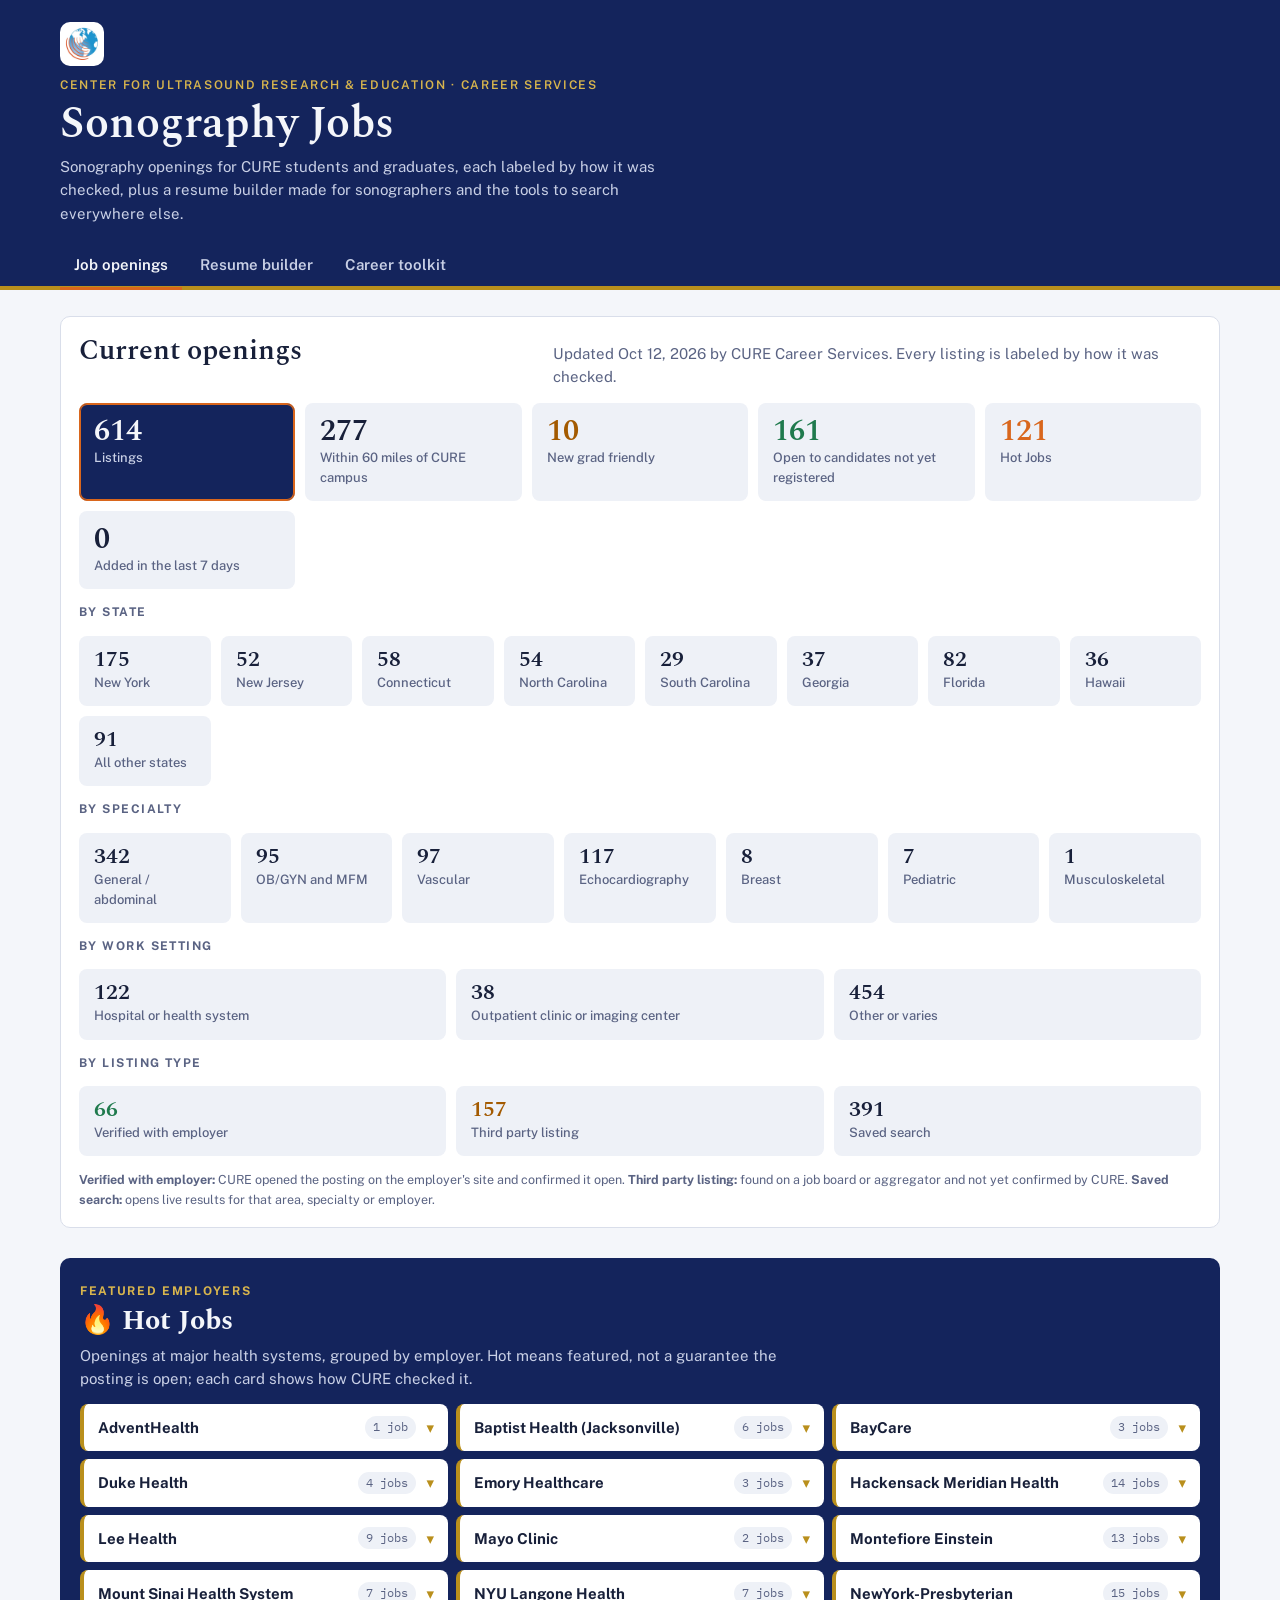
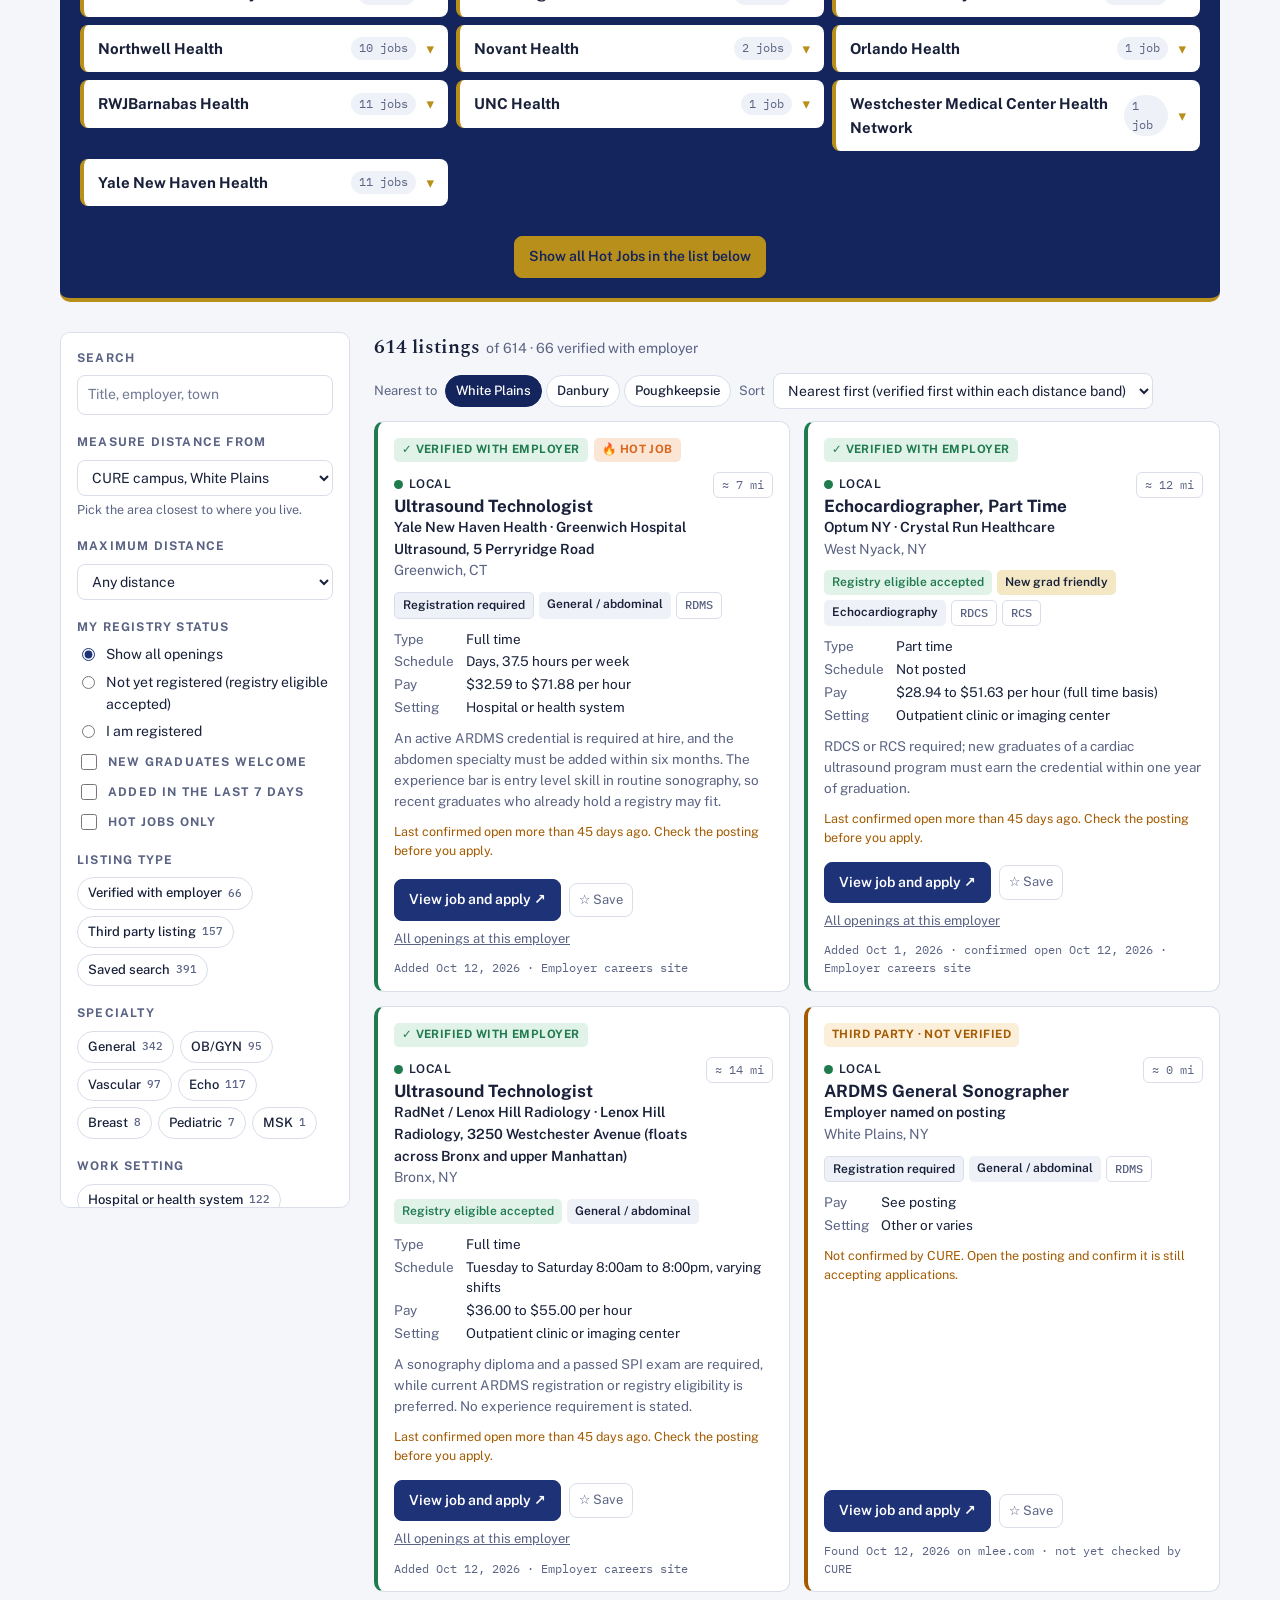
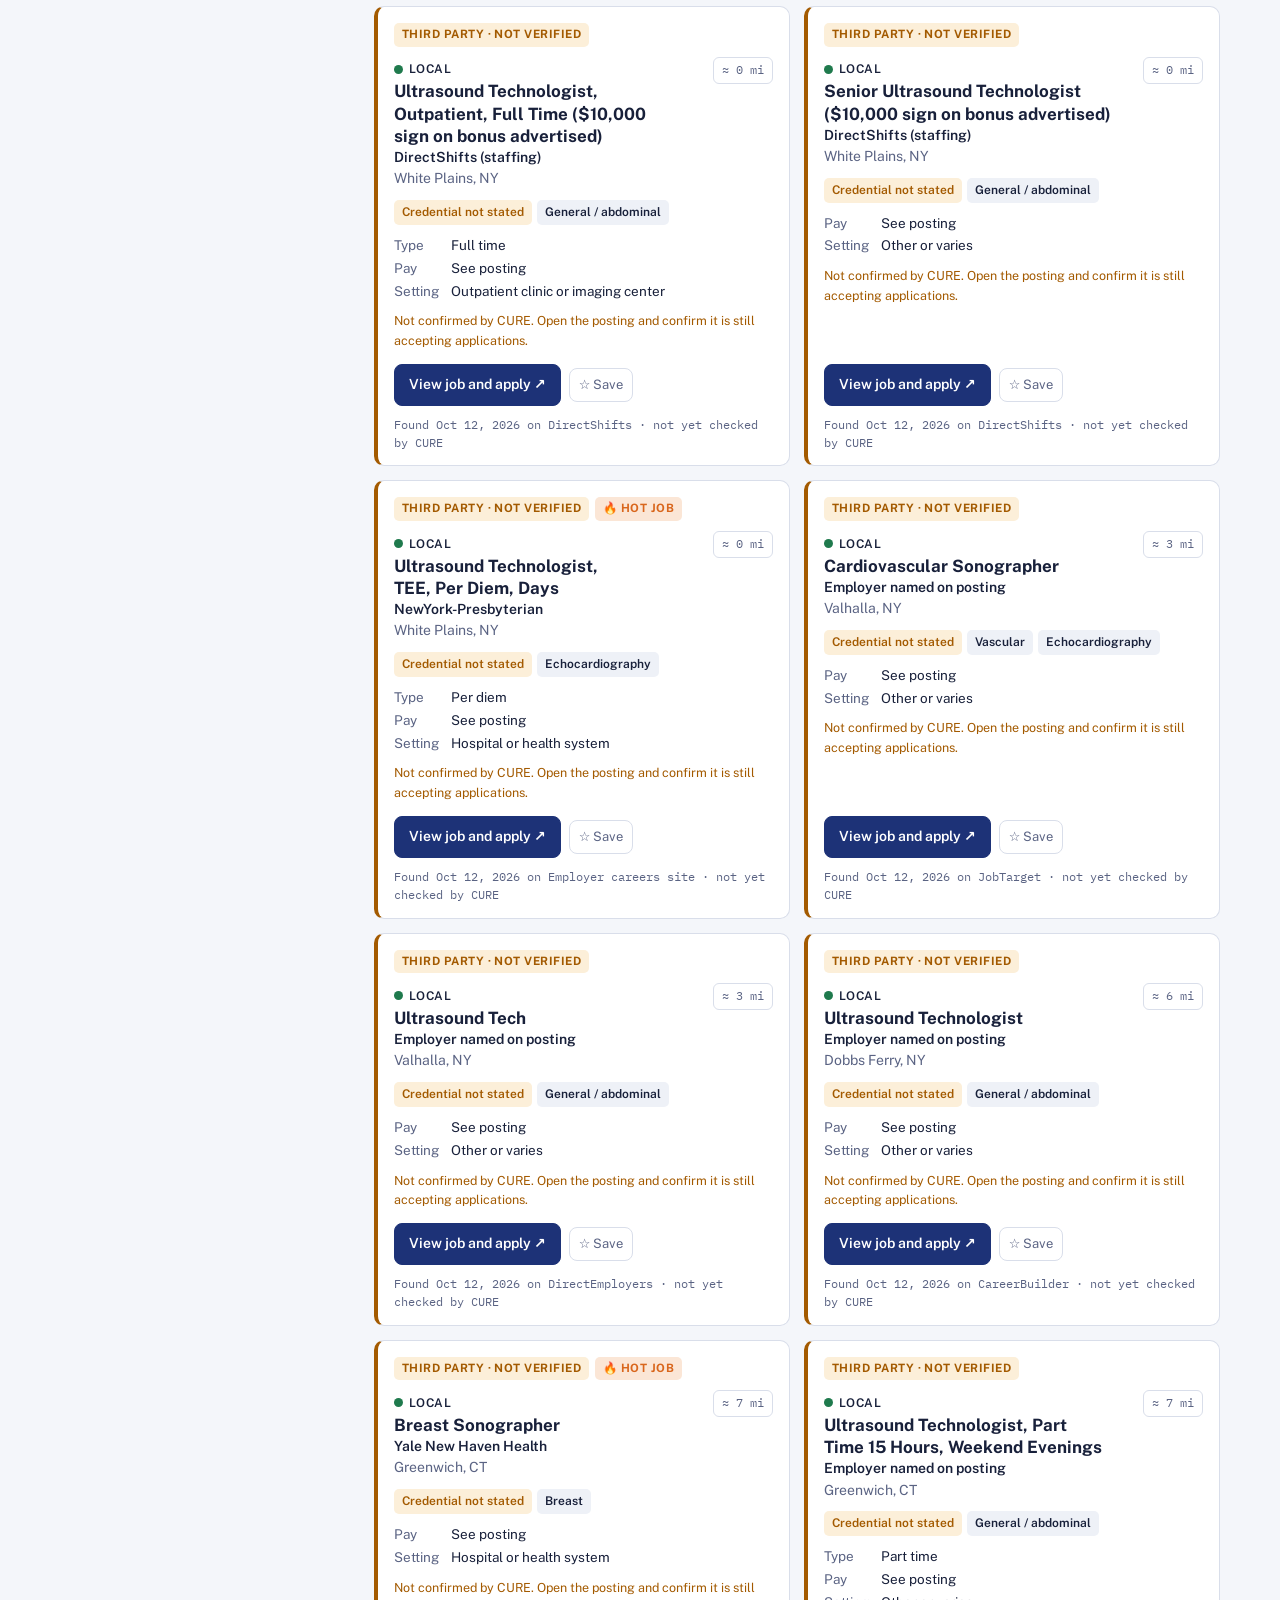
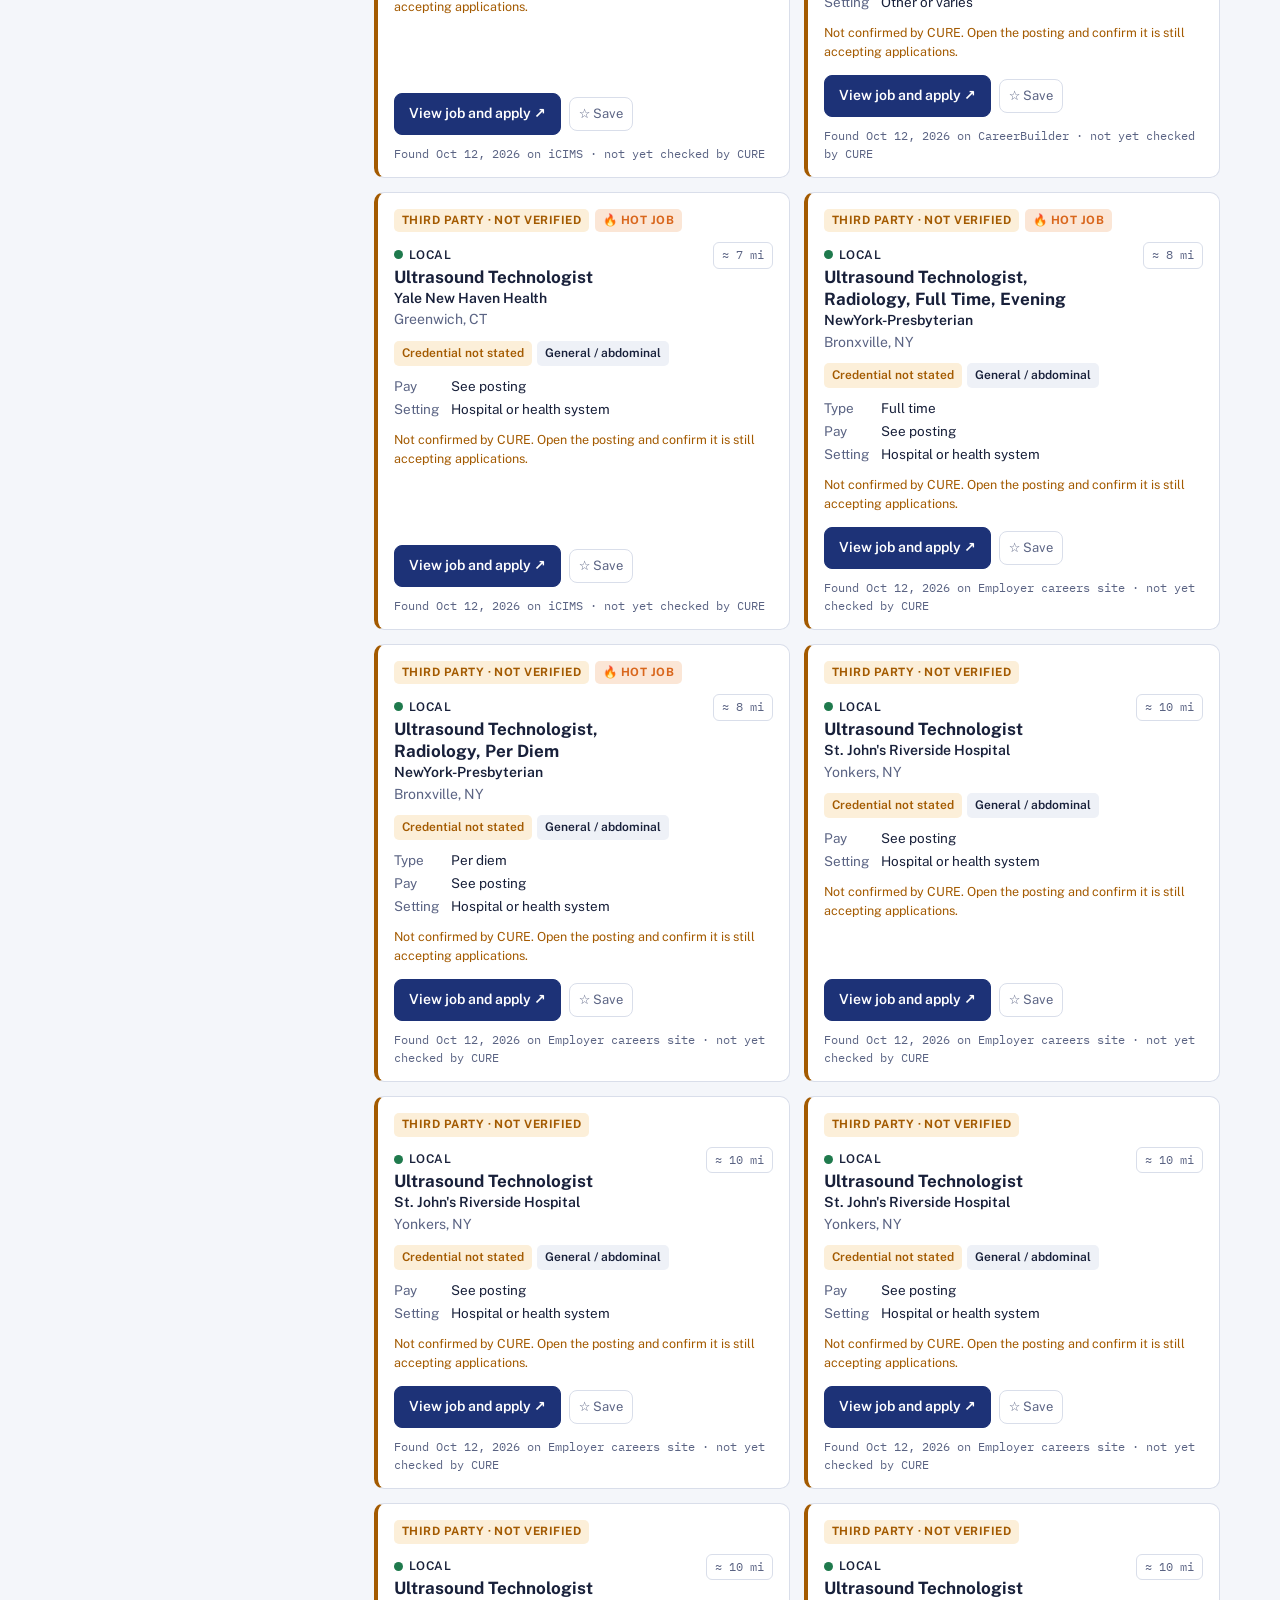
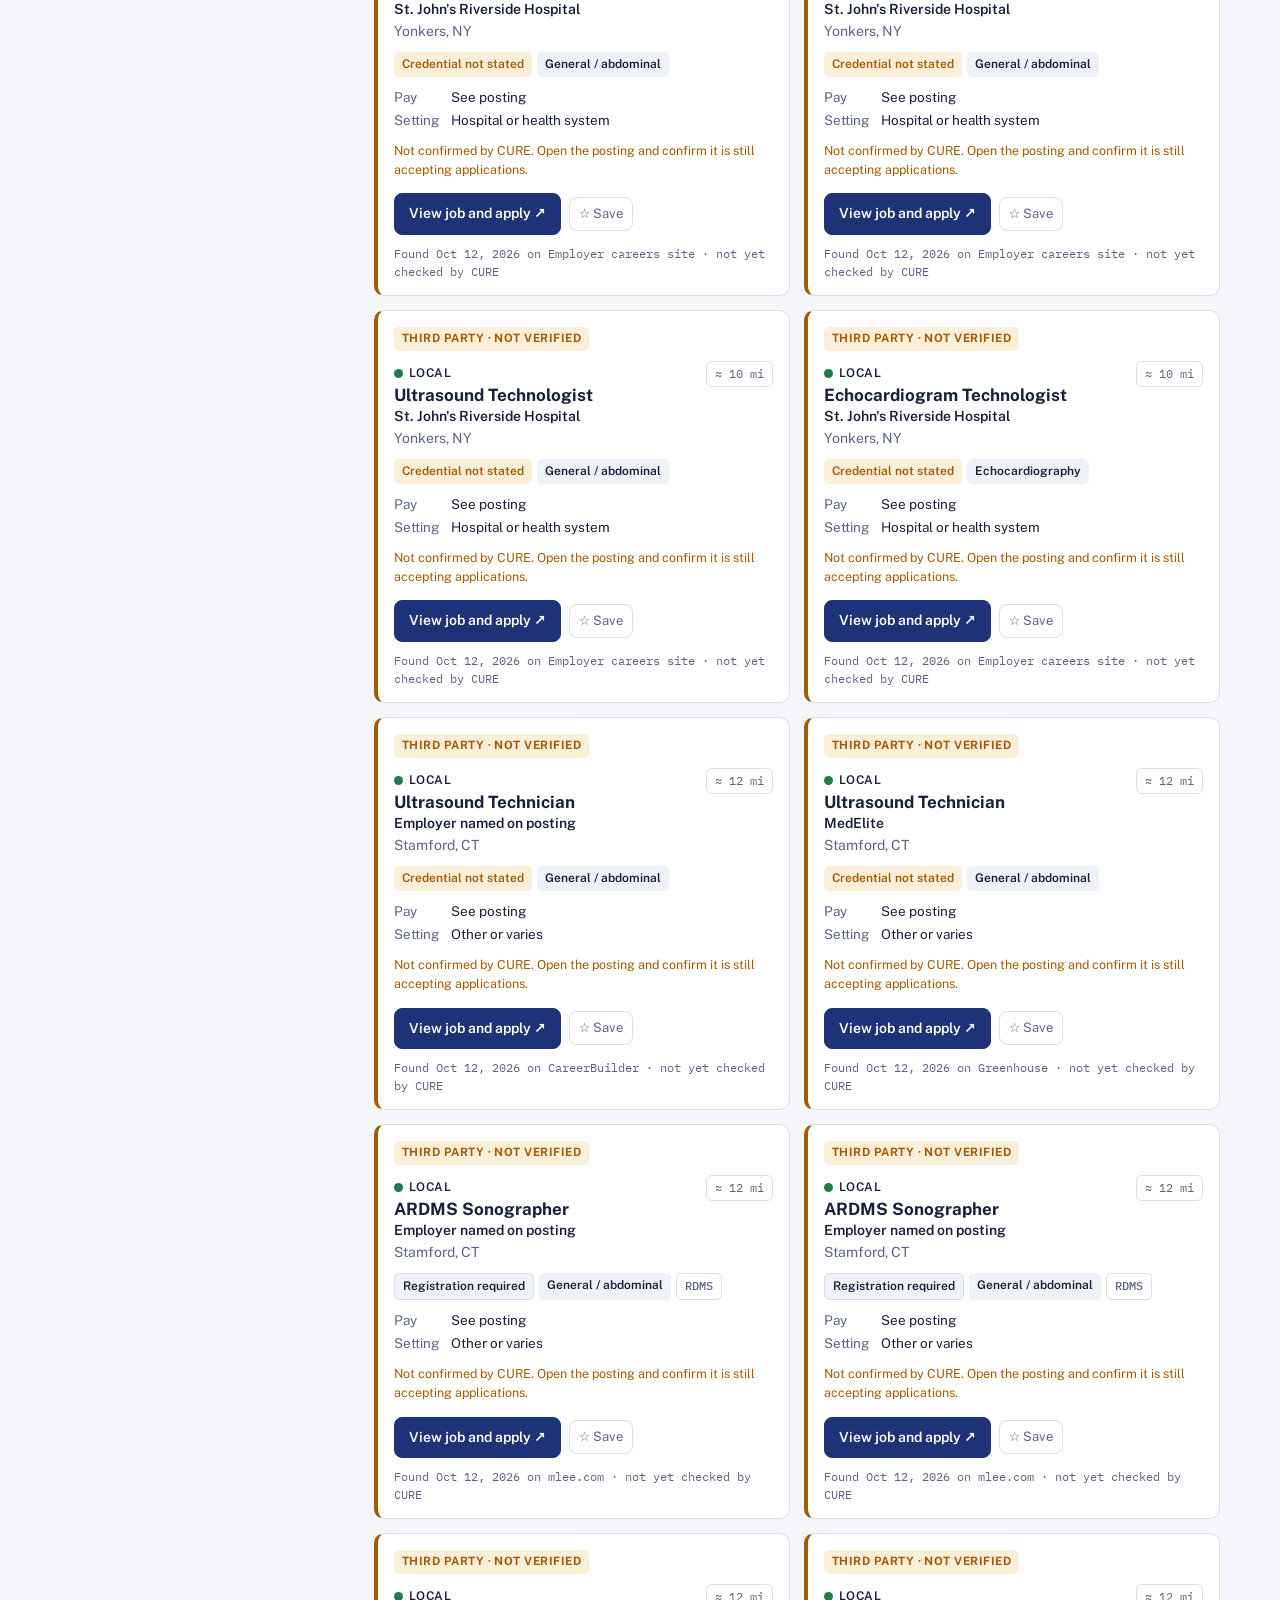
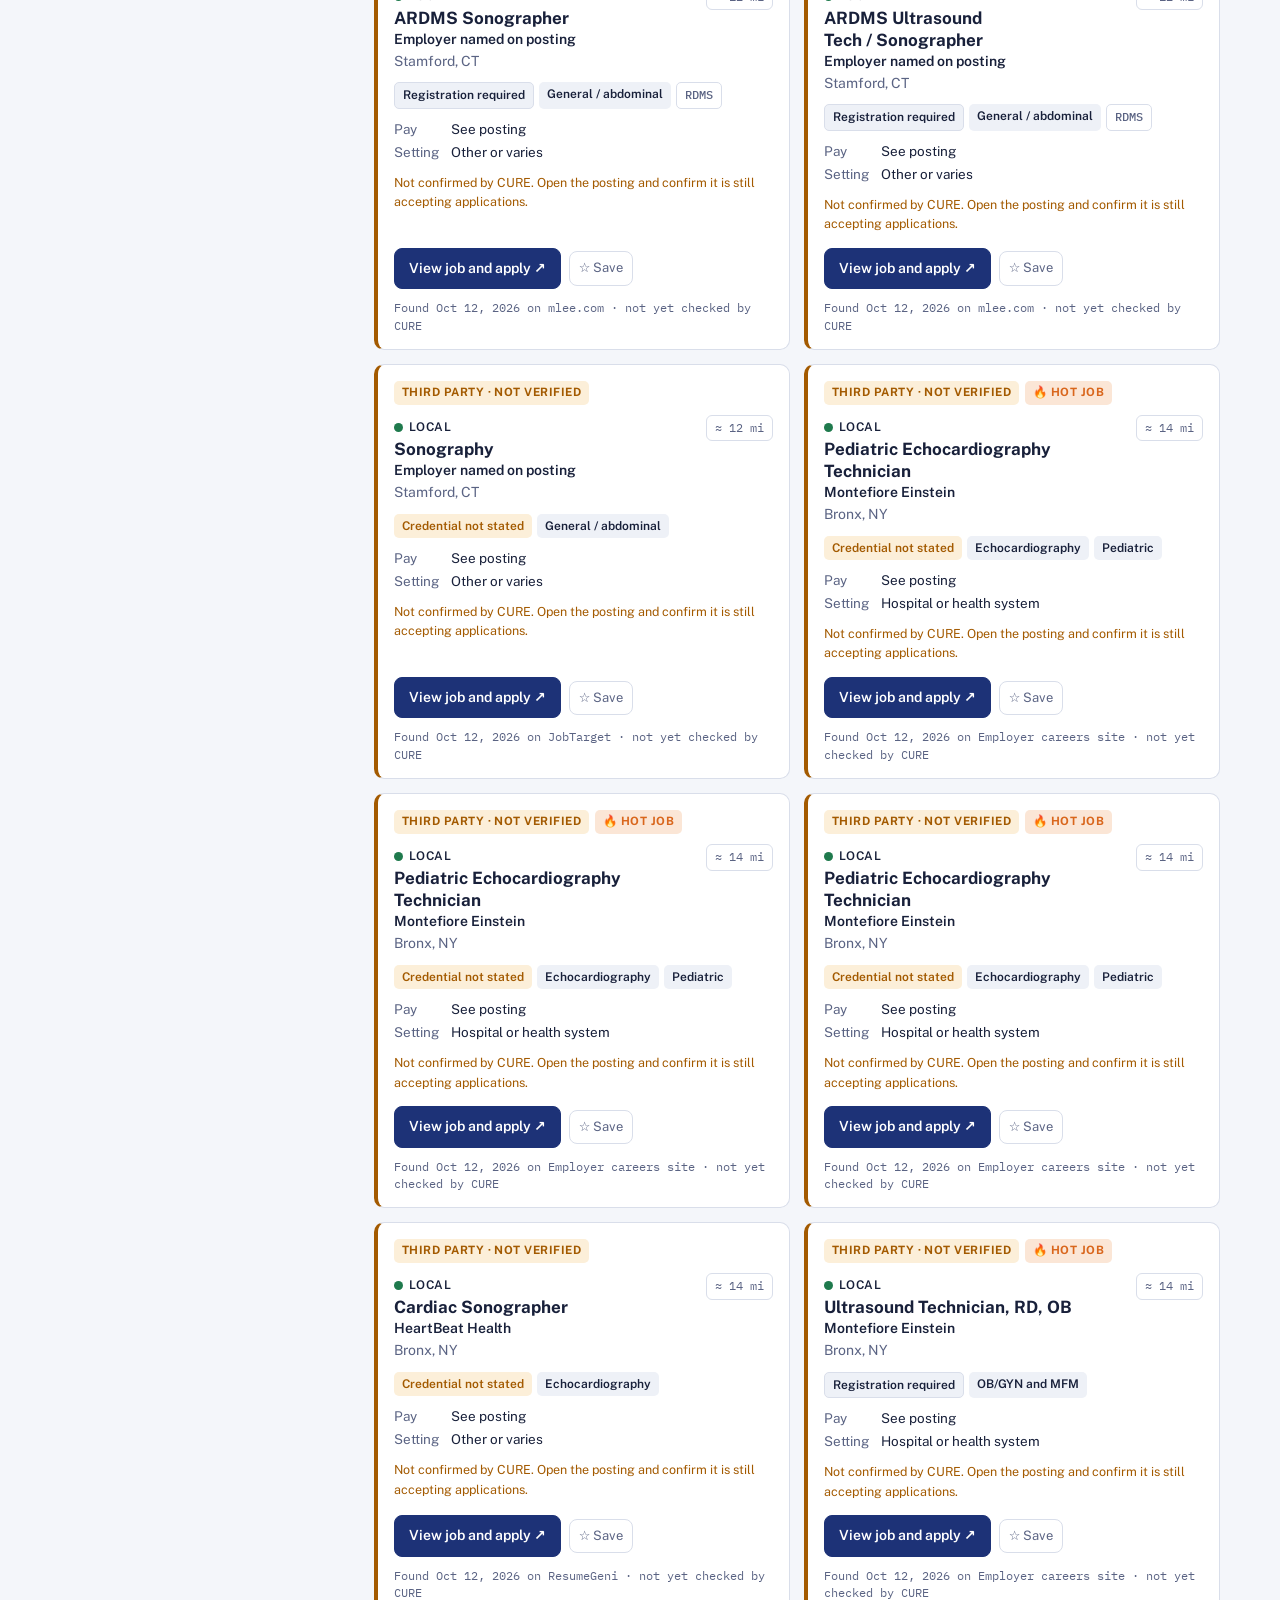
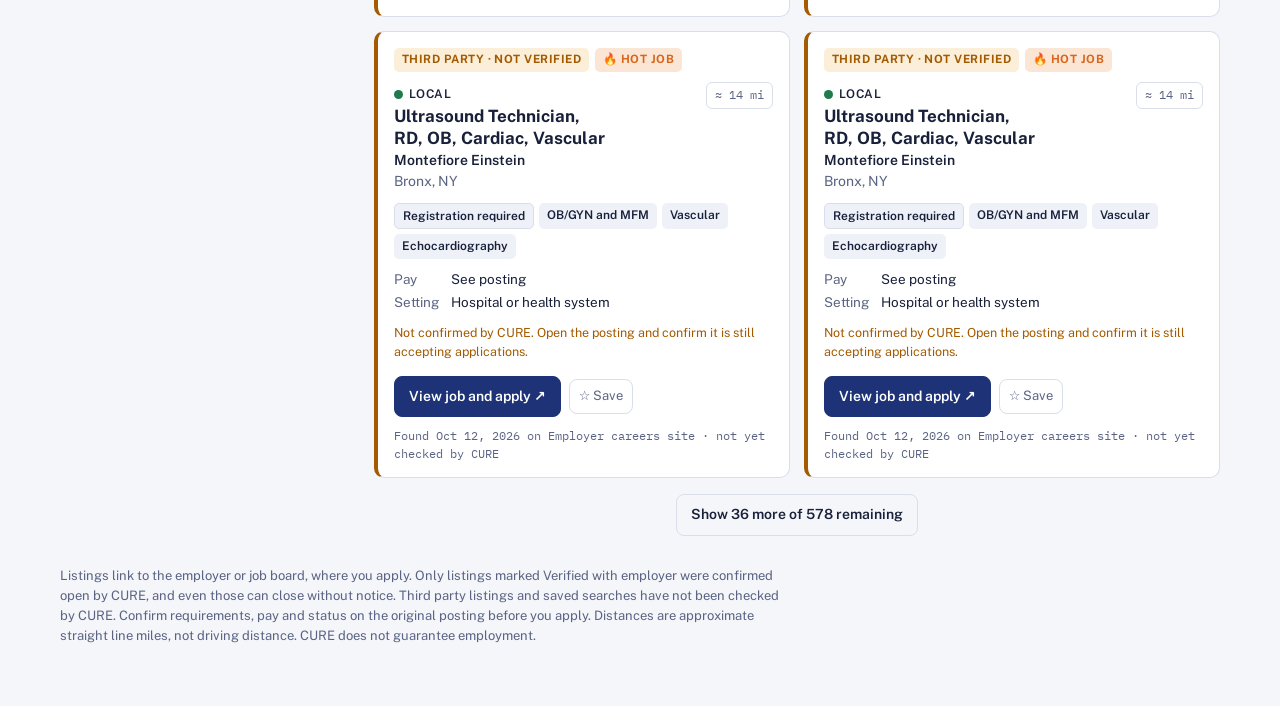
==== jobs/index.html @ 4977952d "Move CURE Jobs app to /jobs/ so it no longer captures the whole site The site root now forwards to /" ====
<!doctype html>
<html lang="en">
<head>
<meta charset="utf-8">
<meta name="viewport" content="width=device-width, initial-scale=1, viewport-fit=cover">
<title>CURE Jobs</title>
<meta name="description" content="Verified sonography job openings, a sonographer resume builder and career tools for CURE students and graduates.">
<meta name="theme-color" content="#14245c">
<link rel="manifest" href="manifest.webmanifest">
<link rel="icon" href="icons/favicon.ico" sizes="any">
<link rel="icon" type="image/png" href="icons/favicon-32.png" sizes="32x32">
<link rel="apple-touch-icon" href="icons/apple-touch-icon.png">
<meta name="apple-mobile-web-app-capable" content="yes">
<meta name="mobile-web-app-capable" content="yes">
<meta name="apple-mobile-web-app-status-bar-style" content="black-translucent">
<meta name="apple-mobile-web-app-title" content="CURE Jobs">
<meta name="application-name" content="CURE Jobs">
<link rel="preconnect" href="https://fonts.googleapis.com">
<link rel="stylesheet" href="https://fonts.googleapis.com/css2?family=Spectral:wght@500;600;700&family=Public+Sans:wght@400;500;600;700&family=IBM+Plex+Mono:wght@400;500&display=swap">
<link rel="stylesheet" href="app.css">
<script src="config.js"></script>
<script src="jszip.min.js" defer></script>
</head>
<body>
<div id="app"></div>
<noscript><p style="padding:20px">CURE Jobs needs JavaScript turned on.</p></noscript>
<script type="application/json" id="cure-data">{"updated":"2026-10-12","contact":{"office":"Career Services","where":"CURE, 333 Westchester Avenue, Suite W101, White Plains, NY","how":"Stop by Career Services or ask your Program Director to connect you with the Career Services Manager."},"jobs":[{"id":"nyu-23047434","title":"Ultrasound Technologist, Part Time Nights","employer":"NYU Langone Health","facility":"NYU Langone, Manhattan","city":"New York","state":"NY","town":"Manhattan, NY","lat":40.7421,"lng":-73.9739,"region":"nyc","mods":["general"],"type":"Part time","shift":"Nights, Sunday and Monday, 12a to 8a","pay":"$60.02 to $67.13 per hour","reg":"required","creds":["RDMS","RVT"],"newgrad":false,"url":"https://jobs.nyulangone.org/job/23047434/ultrasound-technologist-manhattan-part-time-night-shift-new-york-ny/","employerUrl":"https://jobs.nyulangone.org/","notes":"ARDMS registration and a certificate from an approved ultrasound or vascular program are minimum requirements; RDMS and RVT preferred.","source":"Employer careers site","added":"2026-10-01","checked":"2026-10-12","status":"verified","setting":"hospital","hot":true,"hotGroup":"NYU Langone Health"},{"id":"nyu-21912408","title":"Ultrasound Technologist, Registered, 18.75 Hours","employer":"NYU Langone Health","facility":"NYU Langone Hospital Long Island","city":"Mineola","state":"NY","town":"Mineola / Garden City, NY","lat":40.7409,"lng":-73.6423,"region":"li","mods":["general"],"type":"Part time","shift":"Weekends: Saturday 10a to 8p, Sunday 8a to 6p","pay":"$54.63 to $60.80 per hour","reg":"required","creds":["RDMS","RVT"],"newgrad":false,"url":"https://jobs.nyulangone.org/job/21912408/ultrasound-technologist-registered-18-75-hours-per-week-hospital-mineola-ny/","employerUrl":"https://jobs.nyulangone.org/","notes":"Requires a diploma from an accredited two year ultrasound program and registration as a diagnostic sonographer or vascular technologist.","source":"Employer careers site","added":"2026-10-01","checked":"2026-10-12","status":"verified","setting":"hospital","hot":true,"hotGroup":"NYU Langone Health"},{"id":"hmh-77048705424","title":"Ultrasound Technologist, Maternal Fetal Medicine","employer":"Hackensack Meridian Health","facility":"Hackensack University Medical Center","city":"Hackensack","state":"NJ","town":"Hackensack, NJ","lat":40.8838,"lng":-74.0566,"region":"nj","mods":["obgyn"],"type":"Full time","shift":"Day shift","pay":"Not posted","reg":"required","creds":["RDMS"],"newgrad":false,"url":"https://jobs.hackensackmeridianhealth.org/job/hackensack/ultrasound-technologist-mfm-full-time/19511/77048705424","employerUrl":"https://jobs.hackensackmeridianhealth.org/","notes":"RDMS required. Nuchal translucency certification preferred.","source":"Employer careers site","added":"2026-10-01","checked":"2026-10-12","status":"verified","setting":"hospital","hot":true,"hotGroup":"Hackensack Meridian Health"},{"id":"hmh-73248430928","title":"Vascular Technologist","employer":"Hackensack Meridian Health","facility":"Hackensack University Medical Center","city":"Hackensack","state":"NJ","town":"Hackensack, NJ","lat":40.8838,"lng":-74.0566,"region":"nj","mods":["vascular"],"type":"Full time","shift":"Day shift","pay":"Not posted","reg":"required","creds":["RVT"],"newgrad":false,"url":"https://jobs.hackensackmeridianhealth.org/job/hackensack/vascular-technologist-full-time/19511/73248430928","employerUrl":"https://jobs.hackensackmeridianhealth.org/","notes":"RVT required; RVS preferred. Prior hospital experience preferred, not required.","source":"Employer careers site","added":"2026-10-01","checked":"2026-10-12","status":"verified","setting":"hospital","hot":true,"hotGroup":"Hackensack Meridian Health"},{"id":"hmh-95638945072","title":"Vascular Technologist, Per Diem","employer":"Hackensack Meridian Health","facility":"JFK University Medical Center","city":"Edison","state":"NJ","town":"Edison / Iselin, NJ","lat":40.539,"lng":-74.3685,"region":"nj","mods":["vascular"],"type":"Per diem","shift":"Evening shift","pay":"From $37.69 per hour","reg":"required","creds":["RVT","RVS"],"newgrad":true,"url":"https://jobs.hackensackmeridianhealth.org/job/edison/vascular-technologist-per-diem/19511/95638945072","employerUrl":"https://jobs.hackensackmeridianhealth.org/","notes":"RVT or RVS required. Accepts one to two years of experience or a new graduate of an accredited program.","source":"Employer careers site","added":"2026-10-01","checked":"2026-10-12","status":"verified","setting":"hospital","hot":true,"hotGroup":"Hackensack Meridian Health"},{"id":"hmh-95104762944","title":"Ultrasound Technologist, Health and Wellness Center","employer":"Hackensack Meridian Health","facility":"Carrier Clinic","city":"Iselin","state":"NJ","town":"Edison / Iselin, NJ","lat":40.5754,"lng":-74.3224,"region":"nj","mods":["general","vascular"],"type":"Per diem","shift":"Weekends, Saturdays 8a to 5p preferred","pay":"From $44.30 per hour","reg":"required","creds":["RDMS","RVT","RT(S)","RVS"],"newgrad":false,"url":"https://jobs.hackensackmeridianhealth.org/job/iselin/ultrasound-technologist-health-and-wellness-center/19511/95104762944","employerUrl":"https://jobs.hackensackmeridianhealth.org/","notes":"One of RVT, RDMS, RT(S) or RVS required. One year of clinical ultrasound experience preferred.","source":"Employer careers site","added":"2026-10-01","checked":"2026-10-05","status":"verified","setting":"outpatient","hot":true,"hotGroup":"Hackensack Meridian Health"},{"id":"hmh-98047631472","title":"Ultrasound Technologist, Per Diem","employer":"Hackensack Meridian Health","facility":"HMH Physician Services","city":"Asbury Park","state":"NJ","town":"Asbury Park / Neptune, NJ","lat":40.2204,"lng":-74.0121,"region":"nj","mods":["general"],"type":"Per diem","shift":"Day shift","pay":"From $44.30 per hour","reg":"required","creds":["RDMS"],"newgrad":false,"url":"https://jobs.hackensackmeridianhealth.org/job/asbury-park/ultrasound-technologist/19511/98047631472","employerUrl":"https://jobs.hackensackmeridianhealth.org/","notes":"RDMS and BLS required. One year of ultrasound experience preferred.","source":"Employer careers site","added":"2026-10-01","checked":"2026-10-12","status":"verified","setting":"outpatient","hot":true,"hotGroup":"Hackensack Meridian Health"},{"id":"optum-92872100080","title":"Ultrasound Technologist II, Part Time OB/GYN","employer":"Optum NY","facility":"Optum NY, Syosset","city":"Syosset","state":"NY","town":"Syosset / Hicksville, NY","lat":40.8262,"lng":-73.5021,"region":"li","mods":["obgyn"],"type":"Part time","shift":"Not posted","pay":"$28.94 to $51.63 per hour (full time basis), sign on bonus advertised","reg":"eligible","creds":["RDMS"],"newgrad":true,"url":"https://careers.unitedhealthgroup.com/job/syosset/optum-ny-pt-obgyn-ultrasound-technologist/34088/92872100080","employerUrl":"https://careers.unitedhealthgroup.com/","notes":"ARDMS certification or the ability to obtain it. Completion of an accredited ultrasonography course required.","source":"Employer careers site","added":"2026-10-01","checked":"2026-10-12","status":"verified","setting":"outpatient"},{"id":"northwell-23485793","title":"Ultrasound Technologist","employer":"Northwell Health","facility":"Northwell Physician Partners, Lenox Hill","city":"New York","state":"NY","town":"Manhattan, NY","lat":40.7739,"lng":-73.9605,"region":"nyc","mods":["general","obgyn"],"type":"Full time","shift":"Days, 8:30a to 5p","pay":"$85,090 to $147,220 per year","reg":"required","creds":["RDMS","RDCS","RCS","RVT","RVS","RT(S)"],"newgrad":false,"url":"https://jobs.northwell.edu/job-3/23485793/ultrasound-technologist-new-york-ny/","employerUrl":"https://jobs.northwell.edu/","notes":"One registry credential required, plus one to three years of experience. Maternal fetal medicine experience preferred.","source":"Employer careers site","added":"2026-10-01","checked":"2026-10-12","status":"verified","setting":"outpatient","hot":true,"hotGroup":"Northwell Health"},{"id":"northwell-23281902","title":"Ultrasound Technologist, Per Diem","employer":"Northwell Health","facility":"North Fork Radiology","city":"Riverhead","state":"NY","town":"Riverhead, NY","lat":40.917,"lng":-72.662,"region":"li","mods":["general"],"type":"Per diem","shift":"Weekdays and weekends, 8a to 4:30p","pay":"$67.39 per hour","reg":"required","creds":["RDMS","RDCS","RCS","RVT","RVS","RT(S)","RT(VS)"],"newgrad":false,"url":"https://jobs.northwell.edu/job-3/23281902/ultrasound-technologist-riverhead-ny/","employerUrl":"https://jobs.northwell.edu/","notes":"One registry credential and one to three years of experience required.","source":"Employer careers site","added":"2026-10-01","checked":"2026-10-12","status":"verified","setting":"outpatient","hot":true,"hotGroup":"Northwell Health"},{"id":"optum-96162114320","title":"Ultrasound Technologist II","employer":"Optum NY","facility":"Optum NY/NJ, Poughkeepsie","city":"Poughkeepsie","state":"NY","town":"Poughkeepsie, NY","lat":41.7004,"lng":-73.921,"region":"whv","mods":["general"],"type":"Full time","shift":"Not posted","pay":"$41.50 to $62.25 per hour, sign on bonus advertised","reg":"eligible","creds":["RDMS"],"newgrad":false,"url":"https://careers.unitedhealthgroup.com/job/poughkeepsie/ultrasound-technologist/34088/96162114320","employerUrl":"https://careers.unitedhealthgroup.com/","notes":"ARDMS certification or the ability to obtain it.","source":"Employer careers site","posted":"2026-08-27","added":"2026-10-01","checked":"2026-10-12","status":"verified","setting":"outpatient"},{"id":"optum-96887683248","title":"Echo Technologist","employer":"Optum NY","facility":"Putnam Hospital Center and Katonah Cardiology","city":"Katonah","state":"NY","town":"Katonah, NY","lat":41.259,"lng":-73.6851,"region":"whv","mods":["echo"],"type":"Full time","shift":"Monday at Putnam Hospital; Tuesday to Friday at Katonah Cardiology","pay":"$29 to $52 per hour, sign on bonus advertised","reg":"required","creds":["RDCS","RCS"],"newgrad":false,"url":"https://careers.unitedhealthgroup.com/job/katonah/echo-technologist/34088/96887683248","employerUrl":"https://careers.unitedhealthgroup.com/","notes":"ARDMS or CCI cardiac registration required.","source":"Employer careers site","posted":"2026-06-24","added":"2026-10-01","checked":"2026-10-12","status":"verified","setting":"hospital"},{"id":"optum-93760954992","title":"Echocardiographer, Part Time","employer":"Optum NY","facility":"Crystal Run Healthcare","city":"West Nyack","state":"NY","town":"West Nyack / Nyack, NY","lat":41.0965,"lng":-73.9732,"region":"whv","mods":["echo"],"type":"Part time","shift":"Not posted","pay":"$28.94 to $51.63 per hour (full time basis)","reg":"eligible","creds":["RDCS","RCS"],"newgrad":true,"url":"https://careers.unitedhealthgroup.com/job/west-nyack/echocardiographer-part-time-crystal-run-healthcare/34088/93760954992","employerUrl":"https://careers.unitedhealthgroup.com/","notes":"RDCS or RCS required; new graduates of a cardiac ultrasound program must earn the credential within one year of graduation.","source":"Employer careers site","posted":"2026-04-09","added":"2026-10-01","checked":"2026-10-12","status":"verified","setting":"outpatient"},{"id":"ochsner-89346150480","title":"Sonographer, New Grad","employer":"Ochsner Health","facility":"Ochsner Medical Center","city":"New Orleans","state":"LA","lat":29.9511,"lng":-90.0715,"region":"reloc","mods":["general"],"type":"Full time","shift":"Not posted","pay":"Sign on bonus up to $20,000 advertised","reg":"eligible","creds":["RDMS"],"newgrad":true,"url":"https://careers.ochsner.org/job/new-orleans/sonographer-new-grad-all-locations/47519/89346150480","employerUrl":"https://careers.ochsner.org/","notes":"New graduate role. RDMS must be earned within one year of hire.","source":"Employer careers site","added":"2026-10-01","checked":"2026-10-12","status":"verified","setting":"hospital"},{"id":"atrium-23902829","title":"Ultrasound Tech, PRN","employer":"Atrium Health (Advocate Health)","facility":"Carolinas Medical Center","city":"Charlotte","state":"NC","lat":35.2271,"lng":-80.8431,"region":"south","mods":["general"],"type":"Per diem","shift":"Days, Monday to Saturday","pay":"$42.00 per hour","reg":"required","creds":["RDMS","RT(S)"],"newgrad":false,"url":"https://careers.advocatehealth.org/job/23902829/ultrasound-tech-prn-charlotte-nc/","employerUrl":"https://careers.advocatehealth.org/","notes":"ARDMS or ARRT sonography certification and BLS required.","source":"Employer careers site","added":"2026-10-01","checked":"2026-10-12","status":"verified","setting":"hospital"},{"city":"North Bergen","creds":[],"employer":"Hackensack Meridian Health","employerUrl":"https://jobs.hackensackmeridianhealth.org/","facility":"Palisades Medical Center","lat":40.8043,"lng":-74.0121,"mods":["echo"],"newgrad":false,"notes":"Graduate of an approved cardiovascular program with BLS; a cardiac registry (posting says RCT) or eligibility is preferred, not required. One year of echo experience is asked for.","pay":"$43.82 per hour","reg":"eligible","region":"nj","shift":"Day shift","source":"Employer careers site","state":"NJ","title":"Cardiac Ultrasound Tech, Per Diem","type":"Per diem","url":"https://jobs.hackensackmeridianhealth.org/job/north-bergen/cardiac-ultrasound-tech-per-diem/19511/85746595728","id":"hmh-2025-169641","added":"2026-10-05","checked":"2026-10-12","status":"verified","setting":"hospital","hot":true,"hotGroup":"Hackensack Meridian Health"},{"city":"Manhasset","creds":["RVT","RVS"],"employer":"Northwell Health","employerUrl":"https://jobs.northwell.edu/","facility":"North Shore University Hospital","lat":40.7979,"lng":-73.6996,"mods":["vascular"],"newgrad":false,"notes":"Current RVT or RVS required, with one to three years of vascular experience and a technical school diploma.","pay":"$60.32 to $70.76 per hour","reg":"required","region":"li","shift":"2p to 12a","source":"Employer careers site","state":"NY","title":"Vascular Technologist, Part Time","type":"Part time","url":"https://jobs.northwell.edu/job-3/23365261/vascular-technologist-manhasset-ny/","id":"northwell-188230","added":"2026-10-05","checked":"2026-10-12","status":"verified","setting":"hospital","hot":true,"hotGroup":"Northwell Health"},{"city":"Mineola","creds":["RDMS","RVT"],"employer":"NYU Langone Health","employerUrl":"https://jobs.nyulangone.org/","facility":"NYU Langone Hospital Long Island","lat":40.7409,"lng":-73.6423,"mods":["general"],"newgrad":false,"notes":"Requires graduation from an accredited two year ultrasound program and RDMS or RVT. Three years of experience preferred.","pay":"$60.00 per hour","reg":"required","region":"li","shift":"Variable day shifts including weekends and holidays","source":"Employer careers site","state":"NY","title":"Ultrasound Technologist, General, Per Diem","town":"Mineola / Garden City, NY","type":"Per diem","url":"https://jobs.nyulangone.org/job/23687961/ultrasound-technologist-general-per-diem-hospital-mineola-ny/","id":"nyu-RR00122871","added":"2026-10-05","checked":"2026-10-12","status":"verified","setting":"hospital","hot":true,"hotGroup":"NYU Langone Health"},{"city":"Poughkeepsie","creds":["RDMS"],"employer":"Optum NY","employerUrl":"https://careers.unitedhealthgroup.com/","facility":"Optum, Poughkeepsie","lat":41.7004,"lng":-73.921,"mods":["general"],"newgrad":false,"notes":"ARDMS certification and completion of an accredited ultrasound program are required. Five years of experience is preferred but not required.","pay":"$28.27 to $50.48 per hour (full time basis), $5,000 sign on bonus for external candidates","posted":"2026-03-17","reg":"required","region":"whv","shift":"Not posted","source":"Employer careers site","state":"NY","title":"Ultrasound Technologist, Per Diem","town":"Poughkeepsie, NY","type":"Per diem","url":"https://careers.unitedhealthgroup.com/job/poughkeepsie/ultrasound-technologist-per-diem/34088/92872070256","id":"optum-2286483","added":"2026-10-05","checked":"2026-10-12","status":"verified","setting":"outpatient"},{"city":"Howard Beach","creds":["RDMS"],"employer":"Optum NY","employerUrl":"https://careers.unitedhealthgroup.com/","facility":"Optum outpatient imaging center, Howard Beach","lat":40.6571,"lng":-73.843,"mods":["general","breast","vascular"],"newgrad":false,"notes":"ARDMS certification and an accredited ultrasound program are required, plus breast and general vascular ultrasound experience. Two or more years of experience preferred.","pay":"$28.94 to $51.63 per hour (full time basis), $10,000 sign on bonus for external candidates","posted":"2026-05-04","reg":"required","region":"nyc","shift":"Monday to Friday, 8a to 4:30p or 8:30a to 5p","source":"Employer careers site","state":"NY","title":"Ultrasound Technologist, All Inclusive, Full Time","town":"Queens, NY","type":"Full time","url":"https://careers.unitedhealthgroup.com/job/new-york/ultrasound-technologist-all-inclusive-full-time-howard-beach-ny/34088/94706793120","id":"optum-2360794","added":"2026-10-05","checked":"2026-10-12","status":"verified","setting":"outpatient"},{"id":"optum-2370435","title":"MFM Ultrasound Tech - Crystal Run Healthcare - Per Diem","employer":"Optum NY (Crystal Run Healthcare)","facility":"Crystal Run Healthcare","city":"Middletown","state":"NY","town":"Middletown, NY","lat":41.4459,"lng":-74.4229,"region":"whv","mods":["obgyn"],"type":"Per diem","shift":"Not posted","pay":"$41.50 to $62.25 per hour (range stated as based on full time employment)","reg":"required","creds":["RDMS"],"newgrad":false,"url":"https://careers.unitedhealthgroup.com/job/middletown/mfm-ultrasound-tech-crystal-run-healthcare-per-diem/34088/96248035680","employerUrl":"https://careers.unitedhealthgroup.com","notes":"Per diem MFM role that requires an accredited ultrasonography course and ARDMS certification. No experience is required, though two or more years is preferred.","source":"Employer careers site","posted":"2026-06-10","added":"2026-10-12","checked":"2026-10-12","status":"verified","setting":"outpatient"},{"id":"nuvance-oVdaAfwC","title":"Ultrasound Technologist-Per Diem-Evening","employer":"Northwell Health (Nuvance Health)","facility":"Putnam Hospital Center","city":"Carmel","state":"NY","town":"Carmel / Putnam, NY","lat":41.43,"lng":-73.6801,"region":"whv","mods":["general"],"type":"Per diem","shift":"Evening","pay":"$46.58 to $61.15","reg":"eligible","creds":["RDMS"],"newgrad":true,"url":"https://jobs.jobvite.com/nuvance/job/oVdaAfwC","employerUrl":"https://jobs.jobvite.com/nuvance/jobs","notes":"Requires graduation from an approved sonography program and RDMS registration or registry eligibility. Prior experience is preferred, and the posting says new graduates may be acceptable.","source":"Employer careers site","added":"2026-10-12","checked":"2026-10-12","status":"verified","setting":"hospital","hot":true,"hotGroup":"Northwell Health"},{"id":"nuvance-oXfjAfwP","title":"Ultrasound Technologist-Per Diem-Kingston","employer":"Northwell Health (Nuvance Health)","facility":"Northern Dutchess Hospital (Diagnostics/Imaging, Kingston)","city":"Kingston","state":"NY","town":"Kingston, NY","lat":41.927,"lng":-73.9974,"region":"whv","mods":["general"],"type":"Per diem","shift":"Not posted","pay":"$46.37 to $57.98","reg":"eligible","creds":["RDMS","RT(S)"],"newgrad":false,"url":"https://jobs.jobvite.com/nuvance/job/oXfjAfwP","employerUrl":"https://jobs.jobvite.com/nuvance/jobs","notes":"Requires graduation from an approved sonography school; RDMS or ARRT(S) is strongly preferred and unregistered hires must register within one year. Two years of experience is preferred, not required.","source":"Employer careers site","added":"2026-10-12","checked":"2026-10-12","status":"verified","setting":"hospital","hot":true,"hotGroup":"Northwell Health"},{"id":"nuvance-oLi3yfwo","title":"PRN Ultrasound Technologist - Northern OB/GYN","employer":"Northwell Health (Nuvance Health)","facility":"Nuvance Health Medical Practice, Northern OB/GYN","city":"Rhinebeck","state":"NY","lat":41.9268,"lng":-73.9124,"region":"whv","mods":["obgyn"],"type":"Per diem","shift":"8 hour shifts, 8:30am to 5:00pm","pay":"$36.53 to $67.90 per hour","reg":"eligible","creds":["RDMS","RT(S)"],"newgrad":false,"url":"https://jobs.jobvite.com/nuvance/job/oLi3yfwo","employerUrl":"https://jobs.jobvite.com/nuvance/jobs","notes":"OB/GYN office role requiring graduation from an approved sonography program; RDMS or ARRT(S) is preferred and unregistered hires must register within one year of hire. No experience requirement is stated.","source":"Employer careers site","added":"2026-10-12","checked":"2026-10-12","status":"verified","setting":"outpatient","hot":true,"hotGroup":"Northwell Health"},{"id":"nuvance-odkxAfwo","title":"Echocardiographer-Full Time-Day","employer":"Northwell Health (Nuvance Health)","facility":"Vassar Brothers Medical Center","city":"Poughkeepsie","state":"NY","town":"Poughkeepsie, NY","lat":41.7004,"lng":-73.921,"region":"whv","mods":["echo"],"type":"Full time","shift":"Day","pay":"$47.62 to $65.01","reg":"required","creds":["RDCS","RVT","RCS","RVS"],"newgrad":false,"url":"https://jobs.jobvite.com/nuvance/job/odkxAfwo","employerUrl":"https://jobs.jobvite.com/nuvance/jobs","notes":"Requires a sonography certificate from an accredited school plus ARDMS or CCI cardiac or vascular registration. The posting asks for two years of experience or registration through ARDMS or CCI.","source":"Employer careers site","added":"2026-10-12","checked":"2026-10-12","status":"verified","setting":"hospital","hot":true,"hotGroup":"Northwell Health"},{"id":"nuvance-oPpuAfw2","title":"Echocardiographer PDP-Day","employer":"Northwell Health (Nuvance Health)","facility":"Vassar Brothers Medical Center","city":"Poughkeepsie","state":"NY","town":"Poughkeepsie, NY","lat":41.7004,"lng":-73.921,"region":"whv","mods":["echo"],"type":"Per diem","shift":"Day","pay":"$47.62 to $65.01","reg":"required","creds":["RDCS","RVT","RCS","RVS"],"newgrad":false,"url":"https://jobs.jobvite.com/nuvance/job/oPpuAfw2","employerUrl":"https://jobs.jobvite.com/nuvance/jobs","notes":"Requires a sonography certificate from an accredited school plus ARDMS or CCI cardiac or vascular registration. The posting asks for two years of experience or registration through ARDMS or CCI.","source":"Employer careers site","added":"2026-10-12","checked":"2026-10-12","status":"verified","setting":"hospital","hot":true,"hotGroup":"Northwell Health"},{"id":"wmchealth-12794","title":"Echo Technician","employer":"WMCHealth (Bon Secours Charity Health System)","facility":"St Anthony Community Hospital","city":"Warwick","state":"NY","lat":41.2565,"lng":-74.3599,"region":"whv","mods":["echo"],"type":"Per diem","shift":"Variable","pay":"$44.13 (hiring rate as posted)","reg":"required","creds":["RDCS","RCS"],"newgrad":false,"url":"https://wmchealthjobs.org/?jobs=echo-technician-12794","employerUrl":"https://wmchealthjobs.org/search-jobs/","notes":"Requires graduation from a CAAHEP accredited cardiovascular sonography program and RDCS or RCS registration at hire. Clinical experience performing transthoracic and transesophageal echoes is expected.","source":"Employer careers site","posted":"2026-08-21","added":"2026-10-12","checked":"2026-10-12","status":"verified","setting":"hospital","hot":true,"hotGroup":"Westchester Medical Center Health Network"},{"id":"ynhh-90839","title":"Ultrasound Technologist","employer":"Yale New Haven Health","facility":"Greenwich Hospital Ultrasound, 5 Perryridge Road","city":"Greenwich","state":"CT","town":"Greenwich, CT","lat":41.0262,"lng":-73.6282,"region":"ct","mods":["general"],"type":"Full time","shift":"Days, 37.5 hours per week","pay":"$32.59 to $71.88 per hour","reg":"required","creds":["RDMS"],"newgrad":false,"url":"https://jobs.ynhhs.org/jobs/90839","employerUrl":"https://jobs.ynhhs.org/","notes":"An active ARDMS credential is required at hire, and the abdomen specialty must be added within six months. The experience bar is entry level skill in routine sonography, so recent graduates who already hold a registry may fit.","source":"Employer careers site","posted":"2026-09-03","added":"2026-10-12","checked":"2026-10-12","status":"verified","setting":"hospital","hot":true,"hotGroup":"Yale New Haven Health"},{"id":"ynhh-90314","title":"Ultrasound Technologist","employer":"Yale New Haven Health","facility":"Bridgeport Hospital, Commerce Park Ultrasound, 4699 Main St","city":"Bridgeport","state":"CT","town":"Bridgeport, CT","lat":41.1792,"lng":-73.1894,"region":"ct","mods":["general"],"type":"Full time","shift":"Days, 40 hours per week","pay":"$29.63 to $65.35 per hour","reg":"eligible","creds":["RDMS"],"newgrad":false,"url":"https://jobs.ynhhs.org/jobs/90314","employerUrl":"https://jobs.ynhhs.org/","notes":"ARDMS certification or registry eligibility is accepted. The posting asks for at least one year of experience.","source":"Employer careers site","posted":"2026-09-10","added":"2026-10-12","checked":"2026-10-12","status":"verified","setting":"hospital","hot":true,"hotGroup":"Yale New Haven Health"},{"id":"ynhh-87777","title":"Ultrasound Sonographer (Part Time and Per Diem Positions Available)","employer":"Yale New Haven Health","facility":"Yale New Haven Hospital Diagnostic Radiology Ultrasound, 1450 Chapel Street","city":"New Haven","state":"CT","town":"New Haven, CT","lat":41.3083,"lng":-72.9279,"region":"ct","mods":["general","vascular","obgyn"],"type":"Part time","shift":"Day, evening or night","pay":"$29.63 to $65.35 per hour","reg":"eligible","creds":["RDMS","RT(S)"],"newgrad":false,"url":"https://jobs.ynhhs.org/jobs/87777","employerUrl":"https://jobs.ynhhs.org/","notes":"ARRT sonography is accepted at hire, but RDMS abdomen must be earned within six months, vascular within twelve and OB/GYN within eighteen. Only entry level skills are asked for, and per diem slots (24 or 32 hours for part time) are also offered.","source":"Employer careers site","posted":"2026-05-07","added":"2026-10-12","checked":"2026-10-12","status":"verified","setting":"hospital","hot":true,"hotGroup":"Yale New Haven Health"},{"id":"ynhh-91679","title":"Adult Echo Sonographer","employer":"Yale New Haven Health","facility":"Heart and Vascular Center, 1450 Chapel Street","city":"New Haven","state":"CT","town":"New Haven, CT","lat":41.3083,"lng":-72.9279,"region":"ct","mods":["echo"],"type":"Full time","shift":"Days","pay":"$29.63 to $65.35 per hour","reg":"required","creds":["RDCS","RCS","RVT"],"newgrad":false,"url":"https://jobs.ynhhs.org/jobs/91679","employerUrl":"https://jobs.ynhhs.org/","notes":"RDCS or RCS in echocardiography is required, and BLS must be obtained within three months. Experience is entry level skill in routine heart and vascular imaging after an accredited program.","source":"Employer careers site","posted":"2026-10-02","added":"2026-10-12","checked":"2026-10-12","status":"verified","setting":"hospital","hot":true,"hotGroup":"Yale New Haven Health"},{"id":"ynhh-90832","title":"Adult Vascular Sonographer","employer":"Yale New Haven Health","facility":"Heart and Vascular Center, 1450 Chapel Street","city":"New Haven","state":"CT","town":"New Haven, CT","lat":41.3083,"lng":-72.9279,"region":"ct","mods":["vascular"],"type":"Full time","shift":"Days","pay":"$29.63 to $65.35 per hour","reg":"required","creds":["RVT","RDCS","RCS"],"newgrad":false,"url":"https://jobs.ynhhs.org/jobs/90832","employerUrl":"https://jobs.ynhhs.org/","notes":"RVT is required for vascular work, and BLS must be obtained within three months. Experience is entry level skill in routine heart and vascular imaging after an accredited program.","source":"Employer careers site","posted":"2026-09-02","added":"2026-10-12","checked":"2026-10-12","status":"verified","setting":"hospital","hot":true,"hotGroup":"Yale New Haven Health"},{"id":"ynhh-91213","title":"Adult Echocardiographer ($40,000 Sign On Bonus)","employer":"Yale New Haven Health","facility":"HVC Cardiac Diagnostic Unit, 1450 Chapel St","city":"New Haven","state":"CT","town":"New Haven, CT","lat":41.3083,"lng":-72.9279,"region":"ct","mods":["echo"],"type":"Full time","shift":"Day/Evening","pay":"$29.63 to $65.35 per hour (sign on bonus named in title)","reg":"required","creds":["RDCS","RCS","RVT"],"newgrad":false,"url":"https://jobs.ynhhs.org/jobs/91213","employerUrl":"https://jobs.ynhhs.org/","notes":"RDCS or RCS in echocardiography is required at hire, and BLS within three months. Experience is entry level skill in routine heart and vascular imaging.","source":"Employer careers site","posted":"2026-09-21","added":"2026-10-12","checked":"2026-10-12","status":"verified","setting":"hospital","hot":true,"hotGroup":"Yale New Haven Health"},{"id":"ynhh-74919","title":"Pediatric Echo Sonographer (Per Diem)","employer":"Yale New Haven Health","facility":"Heart and Vascular Center Echocardiography, 20 York Street","city":"New Haven","state":"CT","town":"New Haven, CT","lat":41.3083,"lng":-72.9279,"region":"ct","mods":["echo","peds"],"type":"Per diem","shift":"As needed","pay":"$29.63 to $65.35 per hour","reg":"required","creds":["RDCS","RCS","RVT"],"newgrad":false,"url":"https://jobs.ynhhs.org/jobs/74919","employerUrl":"https://jobs.ynhhs.org/","notes":"RDCS or RCS in echocardiography is required, plus BLS within three months. Experience is listed only as entry level skill in routine heart and vascular imaging.","source":"Employer careers site","posted":"2026-09-22","added":"2026-10-12","checked":"2026-10-12","status":"verified","setting":"hospital","hot":true,"hotGroup":"Yale New Haven Health"},{"id":"ynhh-90516","title":"MFM Perinatal Sonographer II","employer":"Yale New Haven Health","facility":"Maternal Fetal Medicine, 1 Long Wharf Drive","city":"New Haven","state":"CT","town":"New Haven, CT","lat":41.3083,"lng":-72.9279,"region":"ct","mods":["obgyn"],"type":"Part time","shift":"Days, 32 hours per week","pay":"$33.18 to $73.19 per hour","reg":"required","creds":["RDMS"],"newgrad":false,"url":"https://jobs.ynhhs.org/jobs/90516","employerUrl":"https://jobs.ynhhs.org/","notes":"RDMS with OB, nuchal translucency and fetal echo certification plus CPR is required. Three to five years of perinatal ultrasound experience is expected, so this is not a starter job.","source":"Employer careers site","posted":"2026-08-20","added":"2026-10-12","checked":"2026-10-12","status":"verified","setting":"outpatient","hot":true,"hotGroup":"Yale New Haven Health"},{"id":"ynhh-89070","title":"MFM Perinatal Sonographer Perdiem","employer":"Yale New Haven Health","facility":"Maternal Fetal Medicine, 1 Long Wharf Drive","city":"New Haven","state":"CT","town":"New Haven, CT","lat":41.3083,"lng":-72.9279,"region":"ct","mods":["obgyn"],"type":"Per diem","shift":"Days","pay":"$33.18 to $73.19 per hour","reg":"required","creds":["RDMS"],"newgrad":false,"url":"https://jobs.ynhhs.org/jobs/89070","employerUrl":"https://jobs.ynhhs.org/","notes":"RDMS with OB, nuchal translucency and fetal echo certification plus CPR is required. Three to five years of perinatal ultrasound experience is expected.","source":"Employer careers site","posted":"2026-07-13","added":"2026-10-12","checked":"2026-10-12","status":"verified","setting":"outpatient","hot":true,"hotGroup":"Yale New Haven Health"},{"id":"nuvance-ox0dAfw4","title":"Ultrasound Technologist (Per Diem, Day/Eve)","employer":"Northwell Health (Nuvance Health)","facility":"Norwalk Hospital","city":"Norwalk","state":"CT","town":"Norwalk, CT","lat":41.1177,"lng":-73.4082,"region":"ct","mods":["general"],"type":"Per diem","shift":"Day/Eve","pay":"$36.53 to $67.90 per hour","reg":"eligible","creds":["RDMS"],"newgrad":false,"url":"https://jobs.jobvite.com/nuvance/job/ox0dAfw4","employerUrl":"https://jobs.jobvite.com/nuvance/search","notes":"You need to have graduated from an accredited ultrasound program, and ARDMS registration may be earned within one year of hire. Minimum experience is listed as zero to six months, though general ultrasound experience is called necessary.","source":"Employer careers site","added":"2026-10-12","checked":"2026-10-12","status":"verified","setting":"hospital","hot":true,"hotGroup":"Northwell Health"},{"id":"nuvance-oRhnAfwP","title":"Echocardiographer (Per Diem, Day)","employer":"Northwell Health (Nuvance Health)","facility":"Sharon Hospital","city":"Sharon","state":"CT","lat":41.879,"lng":-73.4768,"region":"ct","mods":["echo"],"type":"Per diem","shift":"Day","pay":"$33.21 to $61.68 per hour","reg":"eligible","creds":[],"newgrad":false,"url":"https://jobs.jobvite.com/nuvance/job/oRhnAfwP","employerUrl":"https://jobs.jobvite.com/nuvance/search","notes":"You need to have graduated from an accredited cardiac ultrasound program, and ARDMS or CCI echo certification may be earned within one year of employment. One year of related experience is preferred but not required.","source":"Employer careers site","added":"2026-10-12","checked":"2026-10-12","status":"verified","setting":"hospital","hot":true,"hotGroup":"Northwell Health"},{"id":"mountsinai-3042733","title":"Offsite Ultrasound Technologist-Department Brooklyn Heights Radiology - Offsite - Full Time - Days","employer":"Mount Sinai Health System","facility":"Mount Sinai Doctors Brooklyn Heights","city":"Brooklyn","state":"NY","town":"Brooklyn, NY","lat":40.696,"lng":-73.994,"region":"nyc","mods":["general"],"type":"Full time","shift":"Days","pay":"$57.5224 to $62.7657 per hour","reg":"eligible","creds":[],"newgrad":true,"url":"https://careers.mountsinai.org/jobs/3042733?lang=en-us","employerUrl":"https://careers.mountsinai.org/jobs","notes":"Current ARDMS registration is required, but new graduates who have passed the SPI exam before hire and start within 14 days of graduation may take the specialty exam within 75 days of hire. No minimum years of experience is stated.","source":"Employer careers site","posted":"2026-10-09","added":"2026-10-12","checked":"2026-10-12","status":"verified","setting":"outpatient","hot":true,"hotGroup":"Mount Sinai Health System"},{"id":"mountsinai-3039948","title":"Ultrasound Technologist-Mount Sinai West- Monday- Friday-11pm-7am","employer":"Mount Sinai Health System","facility":"Mount Sinai West","city":"New York","state":"NY","town":"Manhattan, NY","lat":40.77,"lng":-73.986,"region":"nyc","mods":["general","obgyn","vascular","peds"],"type":"Full time","shift":"Monday to Friday, 11pm to 7am","pay":"$57.5224 to $62.7657 per hour","reg":"required","creds":[],"newgrad":false,"url":"https://careers.mountsinai.org/jobs/3039948?lang=en-us","employerUrl":"https://careers.mountsinai.org/jobs","notes":"ARDMS registration is required along with at least three years of ultrasound experience. The overnight tech must handle abdomen, OB/GYN torsion studies, extremity venous Dopplers and neonatal or pediatric exams.","source":"Employer careers site","posted":"2026-08-13","added":"2026-10-12","checked":"2026-10-12","status":"verified","setting":"hospital","hot":true,"hotGroup":"Mount Sinai Health System"},{"id":"mountsinai-3042763","title":"Registered Cardiovascular Sonographer-Fetal Medicine Practice-Mount Sinai Hospital-Full-time Day","employer":"Mount Sinai Health System","facility":"The Mount Sinai Hospital, Fetal Medicine Practice","city":"New York","state":"NY","town":"Manhattan, NY","lat":40.79,"lng":-73.953,"region":"nyc","mods":["echo","vascular"],"type":"Full time","shift":"Day","pay":"$59.1844 to $65.2428 per hour","reg":"required","creds":["RDCS","RVT","RVS","RCS"],"newgrad":false,"url":"https://careers.mountsinai.org/jobs/3042763?lang=en-us","employerUrl":"https://careers.mountsinai.org/jobs","notes":"Active ARDMS (RDCS or RVT) or CCI (RVS or RCS) status is required at hire, plus graduation from a CAAHEP accredited ultrasound program. The posting lists 0 to 2 years of experience, so recently registered graduates can apply.","source":"Employer careers site","posted":"2026-10-07","added":"2026-10-12","checked":"2026-10-12","status":"verified","setting":"outpatient","hot":true,"hotGroup":"Mount Sinai Health System"},{"id":"chsli-74949","title":"Ultrasound Technologist-PD","employer":"Catholic Health","facility":"Mercy Hospital","city":"Rockville Centre","state":"NY","lat":40.659,"lng":-73.641,"region":"li","mods":["general","obgyn","breast"],"type":"Per diem","shift":"Varied","pay":"$55.56 to $61.22 per hour","reg":"required","creds":[],"newgrad":true,"url":"https://jobs.chsli.org/jobs/74949?lang=en-us","employerUrl":"https://jobs.chsli.org/jobs","notes":"ARDMS registration including the breast credential is required. Recent graduates or techs with up to two years of experience are considered, and breast, OB/GYN and MFM experience plus nuchal certification are preferred.","source":"Employer careers site","posted":"2026-10-02","added":"2026-10-12","checked":"2026-10-12","status":"verified","setting":"hospital"},{"id":"chsli-74189","title":"Echo Technologist","employer":"Catholic Health","facility":"St. Francis Hospital & Heart Center","city":"Roslyn","state":"NY","lat":40.8,"lng":-73.651,"region":"li","mods":["echo"],"type":"Full time","shift":"Day and evening shifts with on call","pay":"$49.78 to $64.87 per hour","reg":"required","creds":["RDCS"],"newgrad":false,"url":"https://jobs.chsli.org/jobs/74189?lang=en-us","employerUrl":"https://jobs.chsli.org/jobs","notes":"RDCS certification is required at hire. Hospital experience is preferred but no minimum number of years is stated.","source":"Employer careers site","posted":"2026-09-28","added":"2026-10-12","checked":"2026-10-12","status":"verified","setting":"hospital"},{"id":"chsli-70245","title":"Ultrasound/Echo Technologist-PD","employer":"Catholic Health","facility":"St. Charles Hospital (Good Samaritan University Hospital network), floats to Commack and Centereach","city":"Port Jefferson","state":"NY","lat":40.946,"lng":-73.069,"region":"li","mods":["general","echo","breast"],"type":"Per diem","shift":"Varied","pay":"$55.65 to $61.22 per hour","reg":"eligible","creds":["RDCS"],"newgrad":false,"url":"https://jobs.chsli.org/jobs/70245?lang=en-us","employerUrl":"https://jobs.chsli.org/jobs","notes":"Registration with ARDMS (RDCS) is required, or eligibility with the credential earned within 6 months of hire, after graduating from an accredited ultrasound school. No years of experience are stated, but strong breast and general imaging skills are expected.","source":"Employer careers site","posted":"2026-07-01","added":"2026-10-12","checked":"2026-10-12","status":"verified","setting":"hospital"},{"id":"nyu-RR00118624","title":"Per Diem, Senior Ultrasound Technologist (FGP) - OB/GYN, MFM","employer":"NYU Langone Health","facility":"NYU Grossman School of Medicine (Faculty Group Practice)","city":"New York","state":"NY","town":"Manhattan, NY","lat":40.742,"lng":-73.974,"region":"nyc","mods":["obgyn"],"type":"Per diem","shift":"Variable, day shift","pay":"$65.00 per hour","reg":"eligible","creds":["RDMS","RVT"],"newgrad":false,"url":"https://jobs.nyulangone.org/job/23395940/per-diem-senior-ultrasound-technologist-fgp-ob-gyn-mfm-new-york-ny/","employerUrl":"https://jobs.nyulangone.org/job-search-results/","notes":"Applicants must be registered or registry eligible and pass the ARDMS exam within one year of hire, with RDMS, RVT and nuchal translucency certification preferred. Five years of experience is required, so this senior MFM role is not for new graduates.","source":"Employer careers site","added":"2026-10-12","checked":"2026-10-12","status":"verified","setting":"outpatient","hot":true,"hotGroup":"NYU Langone Health"},{"id":"radnet-21510","title":"Ultrasound Technologist","employer":"RadNet / Lenox Hill Radiology","facility":"Lenox Hill Radiology, 3250 Westchester Avenue (floats across Bronx and upper Manhattan)","city":"Bronx","state":"NY","town":"Bronx, NY","lat":40.846,"lng":-73.844,"region":"nyc","mods":["general"],"type":"Full time","shift":"Tuesday to Saturday 8:00am to 8:00pm, varying shifts","pay":"$36.00 to $55.00 per hour","reg":"eligible","creds":[],"newgrad":false,"url":"https://careers.radnet.com/jobs/21510?lang=en-us","employerUrl":"https://careers.radnet.com/","notes":"A sonography diploma and a passed SPI exam are required, while current ARDMS registration or registry eligibility is preferred. No experience requirement is stated.","source":"Employer careers site","posted":"2026-08-28","added":"2026-10-12","checked":"2026-10-12","status":"verified","setting":"outpatient"},{"id":"radnet-21370","title":"Ultrasound Technologist","employer":"RadNet / Lenox Hill Radiology","facility":"Lenox Hill Radiology, 96-10 Metropolitan Avenue","city":"Forest Hills","state":"NY","town":"Queens, NY","lat":40.718,"lng":-73.845,"region":"nyc","mods":["general"],"type":"Full time","shift":"Monday to Friday 8:30am to 5:00pm","pay":"$35.00 to $65.00 per hour; $7,500 sign on bonus or student loan payment plan","reg":"eligible","creds":[],"newgrad":false,"url":"https://careers.radnet.com/jobs/21370?lang=en-us","employerUrl":"https://careers.radnet.com/","notes":"A sonography diploma and a passed SPI exam are required, and current ARDMS registration or registry eligibility is preferred. No experience requirement is stated, and the student loan payment option may appeal to recent graduates.","source":"Employer careers site","posted":"2026-08-25","added":"2026-10-12","checked":"2026-10-12","status":"verified","setting":"outpatient"},{"id":"radnet-18366","title":"Ultrasound Technologist","employer":"RadNet / Lenox Hill Radiology","facility":"Lenox Hill Radiology, 570 Smith Haven Mall","city":"Lake Grove","state":"NY","lat":40.853,"lng":-73.115,"region":"li","mods":["general","breast"],"type":"Per diem","shift":"Varied","pay":"$36.00 to $50.00 per hour","reg":"eligible","creds":[],"newgrad":false,"url":"https://careers.radnet.com/jobs/18366?lang=en-us","employerUrl":"https://careers.radnet.com/","notes":"A sonography diploma and a passed SPI exam are required, with ARDMS registration or registry eligibility preferred. Prior breast ultrasound experience is required.","source":"Employer careers site","posted":"2026-07-07","added":"2026-10-12","checked":"2026-10-12","status":"verified","setting":"outpatient"},{"id":"hmh-85450422032","title":"Ultrasound Technologist","employer":"Hackensack Meridian Health","facility":"HMH Hospitals Corporation","city":"Hewitt","state":"NJ","lat":41.16,"lng":-74.32,"region":"nj","mods":["general"],"type":"Full time","shift":"Day, with weekend, holiday and on call rotation","pay":"Starting at $45.94 per hour","reg":"required","creds":["RVT","RDMS","RT(S)","RVS"],"newgrad":false,"url":"https://jobs.hackensackmeridianhealth.org/job/hewitt/ultrasound-technologist/19511/85450422032","employerUrl":"https://jobs.hackensackmeridianhealth.org/","notes":"Requires graduation from an approved ultrasound school plus one of RVT, RDMS, ARRT sonography or RVS. One year of clinical ultrasound experience is preferred but not required.","source":"Employer careers site","added":"2026-10-12","checked":"2026-10-12","status":"verified","setting":"hospital","hot":true,"hotGroup":"Hackensack Meridian Health"},{"id":"hmh-86293518752","title":"Ultrasound Technologist, MFM","employer":"Hackensack Meridian Health","facility":"HMH Physician Services (Maternal Fetal Medicine)","city":"Neptune City","state":"NJ","town":"Asbury Park / Neptune, NJ","lat":40.2,"lng":-74.03,"region":"nj","mods":["obgyn"],"type":"Full time","shift":"Day, 7:45am to 4:15pm or 6:45am to 3:15pm","pay":"Starting at $43.63 per hour","reg":"required","creds":[],"newgrad":false,"url":"https://jobs.hackensackmeridianhealth.org/job/borough-of-neptune-city/ultrasound-technologist-mfm/19511/86293518752","employerUrl":"https://jobs.hackensackmeridianhealth.org/","notes":"ARDMS or ARRT certification is required, and nuchal translucency certification must be earned within 90 days. Two or more years of maternal fetal medicine experience is preferred, and the role travels between Neptune, Red Bank and other Shore sites.","source":"Employer careers site","added":"2026-10-12","checked":"2026-10-12","status":"verified","setting":"outpatient","hot":true,"hotGroup":"Hackensack Meridian Health"},{"id":"rwjbh-0000251381","title":"Ultrasound Technologist, Mammography","employer":"RWJBarnabas Health","facility":"Newark Beth Israel Medical Center","city":"Newark","state":"NJ","town":"Newark, NJ","lat":40.7357,"lng":-74.1724,"region":"nj","mods":["breast"],"type":"Full time","shift":"Day","pay":"$50.42 to $62.26 per hour","reg":"eligible","creds":[],"newgrad":false,"url":"https://www.rwjbarnabashealthcareers.org/job/150480/ultrasound-technologist-respiratory-us-nj-newark-201-lyons-avenue/","employerUrl":"https://www.rwjbarnabashealthcareers.org/","notes":"Requires graduation from an accredited sonography school; ARDMS certification or registry eligibility is preferred rather than required. No minimum years of experience are stated.","source":"Employer careers site","added":"2026-10-12","checked":"2026-10-12","status":"verified","setting":"hospital","hot":true,"hotGroup":"RWJBarnabas Health"},{"id":"rwjbh-0000252004","title":"Ultrasound Tech, Per Diem","employer":"RWJBarnabas Health","facility":"Jersey City Medical Center","city":"Jersey City","state":"NJ","town":"Jersey City / Hoboken, NJ","lat":40.7178,"lng":-74.0431,"region":"nj","mods":["general"],"type":"Per diem","shift":"Night","pay":"$61.73 per hour","reg":"required","creds":[],"newgrad":false,"url":"https://www.rwjbarnabashealthcareers.org/job/150134/ultrasound-tech-per-diem-radiology-imaging-radiation-us-nj-jersey-city-355-grand-street/","employerUrl":"https://www.rwjbarnabashealthcareers.org/","notes":"Requires graduation from an accredited sonography school, ARDMS certification and AHA BLS. The posting does not state a minimum amount of experience.","source":"Employer careers site","added":"2026-10-12","checked":"2026-10-12","status":"verified","setting":"hospital","hot":true,"hotGroup":"RWJBarnabas Health"},{"id":"rwjbh-0000223101","title":"Echocardiograph Tech Cert","employer":"RWJBarnabas Health","facility":"Robert Wood Johnson University Hospital New Brunswick","city":"New Brunswick","state":"NJ","town":"New Brunswick, NJ","lat":40.4862,"lng":-74.4518,"region":"nj","mods":["echo"],"type":"Full time","shift":"Day","pay":"$49.43 to $61.04 per hour","reg":"required","creds":["RCS","RDCS","RDMS"],"newgrad":false,"url":"https://www.rwjbarnabashealthcareers.org/job/141727/echocardiograph-tech-cert-ekg-eeg-technician-us-nj-new-brunswick-one-robert-wood-johnson-place","employerUrl":"https://www.rwjbarnabashealthcareers.org/","notes":"Requires graduation from an accredited cardiovascular technology program and an RCS, RDCS or RDMS credential. One year of formal echo training and one year of hospital experience are preferred.","source":"Employer careers site","added":"2026-10-12","checked":"2026-10-12","status":"verified","setting":"hospital","hot":true,"hotGroup":"RWJBarnabas Health"},{"id":"univrad-2025-2224","title":"Ultrasound Technologist with Vascular experience","employer":"University Radiology","facility":"University Radiology imaging office","city":"Teaneck","state":"NJ","lat":40.8976,"lng":-74.016,"region":"nj","mods":["general","vascular","breast","obgyn"],"type":"Full time","shift":"Mon, Wed, Thu, Fri 8:30am to 5:00pm; Tue 10:30am to 7:00pm; 2 Saturdays per month","pay":"Not posted","reg":"required","creds":["RVT","RDMS","RT(VS)"],"newgrad":false,"url":"https://careers-univrad.icims.com/jobs/2224/ultrasound--technologist----with-vascular-experience/job","employerUrl":"https://careers-univrad.icims.com/jobs/search","notes":"A vascular registry (RVT or ARRT vascular) is expected at hire, with ARDMS abdomen, breast and OB/GYN registrations due within one year. At least two years of work experience is required, so this suits experienced sonographers rather than new graduates.","source":"Employer careers site","added":"2026-10-12","checked":"2026-10-12","status":"verified","setting":"outpatient"},{"id":"uhnj-2026-17038","title":"Ultrasound Technologist - ACS - OBGYN","employer":"University Hospital","facility":"University Hospital Ambulatory Care Center","city":"Newark","state":"NJ","town":"Newark, NJ","lat":40.7411,"lng":-74.1901,"region":"nj","mods":["obgyn"],"type":"Full time","shift":"Not posted","pay":"$49.76 to $51.77 per hour","reg":"required","creds":[],"newgrad":false,"url":"https://careers-uhnjcareers.icims.com/jobs/17038/ultrasound-technologist---acs---obgyn/job","employerUrl":"https://careers-uhnjcareers.icims.com/jobs/search","notes":"Requires graduation from an approved ultrasound program and current active ARDMS registration, plus BLS. No minimum years of experience are stated.","source":"Employer careers site","added":"2026-10-12","checked":"2026-10-12","status":"verified","setting":"outpatient"},{"id":"sjh-20261287","title":"Per Diem Technician Ultrasound","employer":"St. Joseph's Health","facility":"St. Joseph's University Medical Center","city":"Paterson","state":"NJ","town":"Paterson, NJ","lat":40.9168,"lng":-74.1718,"region":"nj","mods":["general"],"type":"Per diem","shift":"Not posted","pay":"$46.45 per hour","reg":"eligible","creds":[],"newgrad":false,"url":"https://jobs.stjosephshealth.org/job/paterson/per-diem-technician-ultrasound/998/98530502992","employerUrl":"https://jobs.stjosephshealth.org/","notes":"Requires an associate degree or equivalent sonography education, with ARDMS registration or a CCI credential due within 12 months of hire. No prior work experience requirement is stated.","source":"Employer careers site","added":"2026-10-12","checked":"2026-10-12","status":"verified","setting":"hospital"},{"id":"sjh-20260309","title":"Ultrasound Tech - Part Time - ATU - Maternal Fetal Medicine","employer":"St. Joseph's Health","facility":"St. Joseph's Health Antenatal Testing Unit","city":"Paterson","state":"NJ","town":"Paterson, NJ","lat":40.9168,"lng":-74.1718,"region":"nj","mods":["obgyn"],"type":"Part time","shift":"Day","pay":"$60.00 to $86.15 per hour","reg":"eligible","creds":[],"newgrad":false,"url":"https://jobs.stjosephshealth.org/job/paterson/ultrasound-tech-part-time-atu-maternal-fetal-medicine/998/93193976320","employerUrl":"https://jobs.stjosephshealth.org/","notes":"ARDMS certification in the modality must be earned within 12 months of hire. Experience in maternity care and obstetrics is required, though no number of years is given.","source":"Employer careers site","added":"2026-10-12","checked":"2026-10-12","status":"verified","setting":"outpatient"},{"id":"bhal-2026-304003","title":"Sonographer II (OB/GYN), Maternal Fetal Medicine","employer":"Baptist Health (Orlando Health)","facility":"Baptist Health Medical Group, Brookwood","city":"Birmingham","state":"AL","lat":33.4636,"lng":-86.7766,"region":"reloc","mods":["obgyn"],"type":"Full time","shift":"Day, Mon to Thu 8:00am to 4:30pm, Fri 8:00am to 12:00pm","pay":"Not posted","reg":"required","creds":["RDMS"],"newgrad":true,"url":"https://careers-baptisthealthal.icims.com/jobs/304003/sonographer-ii/job","employerUrl":"https://careers-baptisthealthal.icims.com/jobs/search","notes":"The posting says new graduates are encouraged to apply, but RDMS (OB/GYN) and graduation from an accredited program are required. Maternal fetal medicine experience is preferred, not required.","source":"Employer careers site","added":"2026-10-12","checked":"2026-10-12","status":"verified","setting":"outpatient"},{"id":"bhal-2026-295203","title":"Sonographer I","employer":"Baptist Health (Orlando Health)","facility":"Walker Baptist Medical Center, Vascular Services","city":"Jasper","state":"AL","lat":33.8312,"lng":-87.2775,"region":"reloc","mods":["vascular"],"type":"Full time","shift":"Varies","pay":"Not posted","reg":"eligible","creds":[],"newgrad":false,"url":"https://careers-baptisthealthal.icims.com/jobs/295203/sonographer-i/job","employerUrl":"https://careers-baptisthealthal.icims.com/jobs/search","notes":"Accredited sonography graduates who are eligible for ARDMS may apply and must become registered within 12 months of hire. No set number of years of experience is required.","source":"Employer careers site","added":"2026-10-12","checked":"2026-10-12","status":"verified","setting":"hospital"},{"id":"mayo-380364","title":"Cardiac Sonographer - Redwing, MN","employer":"Mayo Clinic","facility":"Mayo Clinic Health System, Red Wing","city":"Red Wing","state":"MN","lat":44.5625,"lng":-92.5338,"region":"reloc","mods":["echo"],"type":"Full time","shift":"Weekdays 7:00am to 5:00pm, travel to nearby sites","pay":"$39.86 to $59.84 per hour","reg":"eligible","creds":["RDCS","RCS"],"newgrad":false,"url":"https://jobs.mayoclinic.org/job/red-wing/cardiac-sonographer-redwing-mn/33647/94041301744","employerUrl":"https://jobs.mayoclinic.org/","notes":"Graduates of a CAAHEP accredited program who are eligible for RDCS or RCS can apply and must earn the credential within one year of hire. One year of adult cardiac sonography is preferred, not required.","source":"Employer careers site","posted":"2026-04-16","added":"2026-10-12","checked":"2026-10-12","status":"verified","setting":"hospital","hot":true,"hotGroup":"Mayo Clinic"},{"id":"mayo-378139","title":"Ultrasound Sonographer","employer":"Mayo Clinic","facility":"Mayo Clinic Health System, Austin (Radiology)","city":"Austin","state":"MN","lat":43.6666,"lng":-92.9746,"region":"reloc","mods":["general","vascular"],"type":"Part time","shift":"Varied 8 hour days plus call","pay":"$38.71 to $58.09 per hour","reg":"eligible","creds":["RVT","RDMS"],"newgrad":false,"url":"https://jobs.mayoclinic.org/job/austin/ultrasound-sonographer/33647/92709819024","employerUrl":"https://jobs.mayoclinic.org/","notes":"Registry eligible graduates are accepted but must earn RVT or RDMS within 6 months, both within 12 months, and a third within 18 months. Prior sonography experience is preferred, not required.","source":"Employer careers site","posted":"2026-03-12","added":"2026-10-12","checked":"2026-10-12","status":"verified","setting":"hospital","hot":true,"hotGroup":"Mayo Clinic"},{"id":"ext-12c82131bb","title":"ARDMS General Sonographer","employer":"Employer named on posting","city":"White Plains","state":"NY","lat":41.034,"lng":-73.7629,"region":"whv","mods":["general"],"type":"","pay":"See posting","reg":"required","creds":["RDMS"],"newgrad":false,"url":"https://mlee.com/jobs/ny/white-plains/ardms-general-sonographer/efd21b1c-7244-47ca-ad54-2b4170994f8b","notes":"","source":"mlee.com","added":"2026-10-12","status":"unverified","setting":"other"},{"id":"ext-689953e185","title":"Ultrasound Technologist, Outpatient, Full Time ($10,000 sign on bonus advertised)","employer":"DirectShifts (staffing)","city":"White Plains","state":"NY","lat":41.034,"lng":-73.7629,"region":"whv","mods":["general"],"type":"Full time","pay":"See posting","reg":"unstated","creds":[],"newgrad":false,"url":"https://app.directshifts.com/jobs/p/full-time-ultrasound-technologist-outpatient-sign-on-bonus-10-000-opportunity-in-white-plains-ny-11560","notes":"","source":"DirectShifts","added":"2026-10-12","status":"unverified","setting":"outpatient"},{"id":"ext-e3fdce9534","title":"Senior Ultrasound Technologist ($10,000 sign on bonus advertised)","employer":"DirectShifts (staffing)","city":"White Plains","state":"NY","lat":41.034,"lng":-73.7629,"region":"whv","mods":["general"],"type":"","pay":"See posting","reg":"unstated","creds":[],"newgrad":false,"url":"https://app.directshifts.com/jobs/p/senior-ultrasound-technologist-sign-on-bonus-10-000-white-plains-ny-11556","notes":"","source":"DirectShifts","added":"2026-10-12","status":"unverified","setting":"other"},{"id":"ext-6fa3e55d46","title":"Ultrasound Technologist, TEE, Per Diem, Days","employer":"NewYork-Presbyterian","city":"White Plains","state":"NY","lat":41.034,"lng":-73.7629,"region":"whv","mods":["echo"],"type":"Per diem","pay":"See posting","reg":"unstated","creds":[],"newgrad":false,"url":"https://careers.nyp.org/job/white-plains/ultrasound-technologist-tee-per-diem-days/19715/81253479072","notes":"","source":"Employer careers site","added":"2026-10-12","status":"unverified","setting":"hospital","hot":true,"hotGroup":"NewYork-Presbyterian"},{"id":"ext-7712679d4a","title":"Ultrasound Technologist I, Radiology, Flex","employer":"NewYork-Presbyterian","city":"Cortlandt Manor","state":"NY","lat":41.2901,"lng":-73.9204,"region":"whv","mods":["general"],"type":"","pay":"See posting","reg":"unstated","creds":[],"newgrad":false,"url":"https://careers.nyp.org/job/cortlandt-manor/ultrasound-technologist-i-radiology-flex/19715/71687216064","notes":"","source":"Employer careers site","added":"2026-10-12","status":"unverified","setting":"hospital","hot":true,"hotGroup":"NewYork-Presbyterian"},{"id":"ext-0beb13c462","title":"Ultrasound Technologist, Radiology, Full Time, Evening","employer":"NewYork-Presbyterian","city":"Bronxville","state":"NY","lat":40.9382,"lng":-73.8321,"region":"whv","mods":["general"],"type":"Full time","pay":"See posting","reg":"unstated","creds":[],"newgrad":false,"url":"https://careers.nyp.org/job/bronxville/ultrasound-technologist-radiology-full-time-evening/19715/91556928416","notes":"","source":"Employer careers site","added":"2026-10-12","status":"unverified","setting":"hospital","hot":true,"hotGroup":"NewYork-Presbyterian"},{"id":"ext-d9db1f9afa","title":"Ultrasound Technologist, Radiology, Per Diem","employer":"NewYork-Presbyterian","city":"Bronxville","state":"NY","lat":40.9382,"lng":-73.8321,"region":"whv","mods":["general"],"type":"Per diem","pay":"See posting","reg":"unstated","creds":[],"newgrad":false,"url":"https://careers.nyp.org/job/bronxville/ultrasound-technologist-radiology-per-diem/19715/91702864016","notes":"","source":"Employer careers site","added":"2026-10-12","status":"unverified","setting":"hospital","hot":true,"hotGroup":"NewYork-Presbyterian"},{"id":"ext-940288f10b","title":"Vascular Technologist (Bilingual Mandarin or Cantonese)","employer":"Weill Cornell Medicine","city":"Manhattan","state":"NY","lat":40.7831,"lng":-73.9712,"region":"nyc","mods":["vascular"],"type":"","pay":"See posting","reg":"unstated","creds":[],"newgrad":false,"url":"https://jobs.weill.cornell.edu/NY/job/New-York-Vascular-Technologist-%28MandarinCantonese%29-NY-10065/1391521900/","notes":"","source":"Employer careers site","added":"2026-10-12","status":"unverified","setting":"other"},{"id":"ext-89f297d4a3","title":"Ultrasound Technician","employer":"Employer named on posting","city":"Stamford","state":"CT","lat":41.0534,"lng":-73.5387,"region":"ct","mods":["general"],"type":"","pay":"See posting","reg":"unstated","creds":[],"newgrad":false,"url":"https://www.careerbuilder.com/job-details/ultrasound-technician-stamford-ct--930891c8-6ef5-4069-86f5-6295d07006c4","notes":"","source":"CareerBuilder","added":"2026-10-12","status":"unverified","setting":"other"},{"id":"ext-ff3bde74a2","title":"Ultrasound Technician","employer":"MedElite","city":"Stamford","state":"CT","lat":41.0534,"lng":-73.5387,"region":"ct","mods":["general"],"type":"","pay":"See posting","reg":"unstated","creds":[],"newgrad":false,"url":"https://job-boards.greenhouse.io/medelitellc/jobs/4978079008","notes":"","source":"Greenhouse","added":"2026-10-12","status":"unverified","setting":"other"},{"id":"ext-b9ab7ea0eb","title":"ARDMS Sonographer","employer":"Employer named on posting","city":"Stamford","state":"CT","lat":41.0534,"lng":-73.5387,"region":"ct","mods":["general"],"type":"","pay":"See posting","reg":"required","creds":["RDMS"],"newgrad":false,"url":"https://mlee.com/jobs/ct/stamford/ardms-sonographer/3f2f8ba9-ef71-4cca-905a-f0c3485c0b9b","notes":"","source":"mlee.com","added":"2026-10-12","status":"unverified","setting":"other"},{"id":"ext-cee95558be","title":"ARDMS Sonographer","employer":"Employer named on posting","city":"Stamford","state":"CT","lat":41.0534,"lng":-73.5387,"region":"ct","mods":["general"],"type":"","pay":"See posting","reg":"required","creds":["RDMS"],"newgrad":false,"url":"https://mlee.com/jobs/ct/stamford/ardms-sonographer/a10b4954-32ea-4286-9914-e455d14e3712","notes":"","source":"mlee.com","added":"2026-10-12","status":"unverified","setting":"other"},{"id":"ext-45ca7492ec","title":"ARDMS Sonographer","employer":"Employer named on posting","city":"Stamford","state":"CT","lat":41.0534,"lng":-73.5387,"region":"ct","mods":["general"],"type":"","pay":"See posting","reg":"required","creds":["RDMS"],"newgrad":false,"url":"https://mlee.com/jobs/ct/stamford/ardms-sonographer/1b6ae623-a384-420c-8e39-8bfb1c7e8dc3","notes":"","source":"mlee.com","added":"2026-10-12","status":"unverified","setting":"other"},{"id":"ext-fd6b5f9849","title":"ARDMS Ultrasound Tech / Sonographer","employer":"Employer named on posting","city":"Stamford","state":"CT","lat":41.0534,"lng":-73.5387,"region":"ct","mods":["general"],"type":"","pay":"See posting","reg":"required","creds":["RDMS"],"newgrad":false,"url":"https://mlee.com/jobs/ct/stamford/ardms-ultrasound-tech-sonographer/9b4dc1b4-3439-4391-9763-dd28404eaed7","notes":"","source":"mlee.com","added":"2026-10-12","status":"unverified","setting":"other"},{"id":"ext-6b46f93116","title":"Sonography","employer":"Employer named on posting","city":"Stamford","state":"CT","lat":41.0534,"lng":-73.5387,"region":"ct","mods":["general"],"type":"","pay":"See posting","reg":"unstated","creds":[],"newgrad":false,"url":"https://www.jobtarget.com/jobs/jt-nghb70qdvp/sonography-stamford-connecticut","notes":"","source":"JobTarget","added":"2026-10-12","status":"unverified","setting":"other"},{"id":"ext-a417cbcdc6","title":"Pediatric Echocardiography Technician","employer":"Montefiore Einstein","city":"Bronx","state":"NY","lat":40.8448,"lng":-73.8648,"region":"nyc","mods":["echo","peds"],"type":"","pay":"See posting","reg":"unstated","creds":[],"newgrad":false,"url":"https://careers.montefiore.org/job/BRONX-PEDIATRIC-ECHOCARDIOGRAPHY-TECHNICIAN-NY/1271086100","notes":"","source":"Employer careers site","added":"2026-10-12","status":"unverified","setting":"hospital","hot":true,"hotGroup":"Montefiore Einstein"},{"id":"ext-87299cb05d","title":"Pediatric Echocardiography Technician","employer":"Montefiore Einstein","city":"Bronx","state":"NY","lat":40.8448,"lng":-73.8648,"region":"nyc","mods":["echo","peds"],"type":"","pay":"See posting","reg":"unstated","creds":[],"newgrad":false,"url":"https://careers.montefiore.org/job/BRONX-PEDIATRIC-ECHOCARDIOGRAPHY-TECHNICIAN-NY/1254915300","notes":"","source":"Employer careers site","added":"2026-10-12","status":"unverified","setting":"hospital","hot":true,"hotGroup":"Montefiore Einstein"},{"id":"ext-20be262b68","title":"Pediatric Echocardiography Technician","employer":"Montefiore Einstein","city":"Bronx","state":"NY","lat":40.8448,"lng":-73.8648,"region":"nyc","mods":["echo","peds"],"type":"","pay":"See posting","reg":"unstated","creds":[],"newgrad":false,"url":"https://careers.montefiore.org/job/BRONX-PEDIATRIC-ECHOCARDIOGRAPHY-TECHNICIAN-NY/1077484900/","notes":"","source":"Employer careers site","added":"2026-10-12","status":"unverified","setting":"hospital","hot":true,"hotGroup":"Montefiore Einstein"},{"id":"ext-97a6632776","title":"Cardiac Sonographer","employer":"HeartBeat Health","city":"Bronx","state":"NY","lat":40.8448,"lng":-73.8648,"region":"nyc","mods":["echo"],"type":"","pay":"See posting","reg":"unstated","creds":[],"newgrad":false,"url":"https://resumegeni.com/jobs/cardiac-sonographer-bronx-ny-heartbeathealth-8ecd1663bd","notes":"","source":"ResumeGeni","added":"2026-10-12","status":"unverified","setting":"other"},{"id":"ext-ee588194e1","title":"Cardiac/Vascular Sonographer (RDCS and RVT), Great Neck Medical, float to Queens and Long Island sites","employer":"NYU Langone Health","city":"Great Neck","state":"NY","lat":40.8007,"lng":-73.7285,"region":"li","mods":["vascular","echo"],"type":"","pay":"See posting","reg":"required","creds":["RDCS","RVT"],"newgrad":false,"url":"https://jobs.nyulangone.org/job/21936326","notes":"","source":"Employer careers site","added":"2026-10-12","status":"unverified","setting":"hospital","hot":true,"hotGroup":"NYU Langone Health"},{"id":"ext-430fa863d2","title":"Cardiac Vascular Sonographer, NYU Langone Huntington Medical Group","employer":"NYU Langone Health","city":"Huntington","state":"NY","lat":40.8682,"lng":-73.4257,"region":"li","mods":["vascular","echo"],"type":"","pay":"See posting","reg":"unstated","creds":[],"newgrad":false,"url":"https://jobs.nyulangone.org/job/20337932/cardiac-vascular-sonographer-nyu-langone-huntington-medical-group-huntington-ny/","notes":"","source":"Employer careers site","added":"2026-10-12","status":"unverified","setting":"outpatient","hot":true,"hotGroup":"NYU Langone Health"},{"id":"ext-01d3d3be6d","title":"Cardiac Sonographer, Great Neck Medical, Per Diem","employer":"NYU Langone Health","city":"Great Neck","state":"NY","lat":40.8007,"lng":-73.7285,"region":"li","mods":["echo"],"type":"Per diem","pay":"See posting","reg":"unstated","creds":[],"newgrad":false,"url":"https://jobs.nyulangone.org/job/20388034/cardiac-sonographer-nyu-langone-at-great-neck-medical-per-diem-great-neck-ny/","notes":"","source":"Employer careers site","added":"2026-10-12","status":"unverified","setting":"hospital","hot":true,"hotGroup":"NYU Langone Health"},{"id":"ext-1777d6729f","title":"Ultrasound Technologist, Outpatient MFM","employer":"Employer named on posting","city":"Garden City","state":"NY","lat":40.7268,"lng":-73.6343,"region":"li","mods":["obgyn"],"type":"","pay":"See posting","reg":"unstated","creds":[],"newgrad":false,"url":"https://www.careerbuilder.com/job-details/ultrasound-technologist-outpatient-mfm-garden-city-garden-city-ny--e55676b1-0e60-4531-b1b8-78dc404b5ed9","notes":"","source":"CareerBuilder","added":"2026-10-12","status":"unverified","setting":"outpatient"},{"id":"ext-2876a22467","title":"Ultrasound Technologist, Outpatient MFM","employer":"Employer named on posting","city":"Garden City","state":"NY","lat":40.7268,"lng":-73.6343,"region":"li","mods":["obgyn"],"type":"","pay":"See posting","reg":"unstated","creds":[],"newgrad":false,"url":"https://www.careerbuilder.com/job-details/ultrasound-technologist-outpatient-mfm-garden-city-garden-city-ny--47b540d0-97e0-4205-a373-d83855e12ab7","notes":"","source":"CareerBuilder","added":"2026-10-12","status":"unverified","setting":"outpatient"},{"id":"ext-3e56c6c98e","title":"Ultrasound Technologist, Per Diem","employer":"Employer named on posting","city":"North Bergen","state":"NJ","lat":40.8043,"lng":-74.0121,"region":"nj","mods":["general"],"type":"Per diem","pay":"See posting","reg":"unstated","creds":[],"newgrad":false,"url":"https://amvetsjobs.org/north-bergen-nj/ultrasound-technologist-per-diem/B3DD6199F3F842D2A112834F11254C0D/job","notes":"","source":"AMVETS Jobs (DirectEmployers)","added":"2026-10-12","status":"unverified","setting":"other"},{"id":"ext-e977cd27bd","title":"Diagnostic Medical Sonographer, PRN","employer":"Employer named on posting","city":"Danbury","state":"CT","lat":41.3948,"lng":-73.454,"region":"ct","mods":["general"],"type":"Per diem","pay":"See posting","reg":"unstated","creds":[],"newgrad":false,"url":"https://merakey.dejobs.org/danbury-ct/diagnostic-medical-sonographer-prn/8E3DCE7F20FF4188BA7A95ADEE70B8FA/job","notes":"","source":"DirectEmployers","added":"2026-10-12","status":"unverified","setting":"other"},{"id":"ext-fda0498566","title":"Ultrasound Technologist, OB/GYN, Per Diem, Days (Allen Hospital)","employer":"NewYork-Presbyterian","city":"Manhattan","state":"NY","lat":40.7831,"lng":-73.9712,"region":"nyc","mods":["obgyn"],"type":"Per diem","pay":"See posting","reg":"unstated","creds":[],"newgrad":false,"url":"https://careers.nyp.org/job/manhattan/per-diem-ultrasound-technologist-ob-gyn-days-allen/19715/97743547840","notes":"","source":"Employer careers site","added":"2026-10-12","status":"unverified","setting":"hospital","hot":true,"hotGroup":"NewYork-Presbyterian"},{"id":"ext-135c043882","title":"Registered Ultrasound Technologist, OB/GYN, Full Time, Days","employer":"NewYork-Presbyterian","city":"Brooklyn","state":"NY","lat":40.6782,"lng":-73.9442,"region":"nyc","mods":["obgyn"],"type":"Full time","pay":"See posting","reg":"required","creds":[],"newgrad":false,"url":"https://careers.nyp.org/job/brooklyn/registered-ultrasound-technologist-ob-gyn-full-time-days/19715/71311927376","notes":"","source":"Employer careers site","added":"2026-10-12","status":"unverified","setting":"hospital","hot":true,"hotGroup":"NewYork-Presbyterian"},{"id":"ext-63d7203ac1","title":"Ultrasound Technologist I, Radiology, Hudson Valley Hospital","employer":"NewYork-Presbyterian","city":"Cortlandt Manor","state":"NY","lat":41.2901,"lng":-73.9204,"region":"whv","mods":["general"],"type":"","pay":"See posting","reg":"unstated","creds":[],"newgrad":false,"url":"https://careers.nyp.org/job/cortlandt-manor/ultrasound-technologist-i-radiology-hudson-valley/19715/79533693904","notes":"","source":"Employer careers site","added":"2026-10-12","status":"unverified","setting":"hospital","hot":true,"hotGroup":"NewYork-Presbyterian"},{"id":"ext-0c1fedbbea","title":"Ultrasound Technologist / Sonographer, Breast Imaging, Full Time, Days","employer":"NewYork-Presbyterian","city":"Brooklyn","state":"NY","lat":40.6782,"lng":-73.9442,"region":"nyc","mods":["breast"],"type":"Full time","pay":"See posting","reg":"unstated","creds":[],"newgrad":false,"url":"https://careers.nyp.org/job/brooklyn/ultrasound-technologist-sonographer-breast-imaging-full-time-days/19715/83327079568","notes":"","source":"Employer careers site","added":"2026-10-12","status":"unverified","setting":"hospital","hot":true,"hotGroup":"NewYork-Presbyterian"},{"id":"ext-cc3bb23b0f","title":"Ultrasound Technologist, Urology, Queens Medical Group","employer":"NewYork-Presbyterian","city":"Queens","state":"NY","lat":40.7282,"lng":-73.7949,"region":"nyc","mods":["general"],"type":"","pay":"See posting","reg":"unstated","creds":[],"newgrad":false,"url":"https://careers.nyp.org/job/queens/ultrasound-technologist-urology-queens-medical-group/19715/87853424736","notes":"","source":"Employer careers site","added":"2026-10-12","status":"unverified","setting":"outpatient","hot":true,"hotGroup":"NewYork-Presbyterian"},{"id":"ext-643c81b637","title":"Technologist, Ultrasound, Brooklyn Medical Group","employer":"NewYork-Presbyterian","city":"Brooklyn","state":"NY","lat":40.6782,"lng":-73.9442,"region":"nyc","mods":["general"],"type":"","pay":"See posting","reg":"unstated","creds":[],"newgrad":false,"url":"https://careers.nyp.org/job/brooklyn/technologist-ultrasound-brooklyn-medical-group/19715/83764426736","notes":"","source":"Employer careers site","added":"2026-10-12","status":"unverified","setting":"outpatient","hot":true,"hotGroup":"NewYork-Presbyterian"},{"id":"ext-f01e6c9479","title":"Ultrasound Technologist, Per Diem, Weill Cornell","employer":"NewYork-Presbyterian","city":"Manhattan","state":"NY","lat":40.7831,"lng":-73.9712,"region":"nyc","mods":["general"],"type":"Per diem","pay":"See posting","reg":"unstated","creds":[],"newgrad":false,"url":"https://careers.nyp.org/job/manhattan/per-diem-ultrasound-technologist-weill-cornell/19715/90950674320","notes":"","source":"Employer careers site","added":"2026-10-12","status":"unverified","setting":"hospital","hot":true,"hotGroup":"NewYork-Presbyterian"},{"id":"ext-9afe2883d9","title":"Ultrasound Technologist / Sonographer, Per Diem","employer":"NewYork-Presbyterian","city":"Brooklyn","state":"NY","lat":40.6782,"lng":-73.9442,"region":"nyc","mods":["general"],"type":"Per diem","pay":"See posting","reg":"unstated","creds":[],"newgrad":false,"url":"https://careers.nyp.org/job/brooklyn/ultrasound-technologist-sonographer-per-diem/19715/92425672832","notes":"","source":"Employer careers site","added":"2026-10-12","status":"unverified","setting":"hospital","hot":true,"hotGroup":"NewYork-Presbyterian"},{"id":"ext-013881f077","title":"Ultrasound Technologist, Full Time, Days","employer":"NewYork-Presbyterian","city":"Manhattan","state":"NY","lat":40.7831,"lng":-73.9712,"region":"nyc","mods":["general"],"type":"Full time","pay":"See posting","reg":"unstated","creds":[],"newgrad":false,"url":"https://careers.nyp.org/job/new-york/ultrasound-technologist-full-time-days/19715/94857602272","notes":"","source":"Employer careers site","added":"2026-10-12","status":"unverified","setting":"hospital","hot":true,"hotGroup":"NewYork-Presbyterian"},{"id":"ext-cb4d3b38d1","title":"Ultrasound Technologist, OB/GYN, Full Time, Queens Medical Group (Hollis)","employer":"NewYork-Presbyterian","city":"Queens","state":"NY","lat":40.7282,"lng":-73.7949,"region":"nyc","mods":["obgyn"],"type":"Full time","pay":"See posting","reg":"unstated","creds":[],"newgrad":false,"url":"https://careers.nyp.org/job/queens/ultrasound-technologist-ob-gyn-full-time-queens-medical-group-hollis-ny/19715/79479625984","notes":"","source":"Employer careers site","added":"2026-10-12","status":"unverified","setting":"outpatient","hot":true,"hotGroup":"NewYork-Presbyterian"},{"id":"ext-bff2d97fba","title":"Ultrasound Technologist I, Radiology, Hudson Valley Hospital","employer":"NewYork-Presbyterian","city":"Cortlandt Manor","state":"NY","lat":41.2901,"lng":-73.9204,"region":"whv","mods":["general"],"type":"","pay":"See posting","reg":"unstated","creds":[],"newgrad":false,"url":"https://careers.nyp.org/job/cortlandt-manor/ultrasound-technologist-i-radiology-hudson-valley/19715/97138446624","notes":"","source":"Employer careers site","added":"2026-10-12","status":"unverified","setting":"hospital","hot":true,"hotGroup":"NewYork-Presbyterian"},{"id":"ext-b5a9ffca3a","title":"Ultrasound Technician, RD, OB","employer":"Montefiore Einstein","city":"Bronx","state":"NY","lat":40.8448,"lng":-73.8648,"region":"nyc","mods":["obgyn"],"type":"","pay":"See posting","reg":"required","creds":[],"newgrad":false,"url":"https://careers.montefiore.org/job/BRONX-ULTRASOUND-TECHNICIAN-RD-OB-C-NY/1041446200/","notes":"","source":"Employer careers site","added":"2026-10-12","status":"unverified","setting":"hospital","hot":true,"hotGroup":"Montefiore Einstein"},{"id":"ext-240c4a3c2c","title":"Ultrasound Technician, RD, OB, Cardiac, Vascular","employer":"Montefiore Einstein","city":"Bronx","state":"NY","lat":40.8448,"lng":-73.8648,"region":"nyc","mods":["obgyn","vascular","echo"],"type":"","pay":"See posting","reg":"required","creds":[],"newgrad":false,"url":"https://careers.montefiore.org/job/BRONX-ULTRASOUND-TECHNICIAN-RD-OB-CRD-VAS-NY/1226725000","notes":"","source":"Employer careers site","added":"2026-10-12","status":"unverified","setting":"hospital","hot":true,"hotGroup":"Montefiore Einstein"},{"id":"ext-596919663a","title":"Ultrasound Technician, RD, OB, Cardiac, Vascular","employer":"Montefiore Einstein","city":"Bronx","state":"NY","lat":40.8448,"lng":-73.8648,"region":"nyc","mods":["obgyn","vascular","echo"],"type":"","pay":"See posting","reg":"required","creds":[],"newgrad":false,"url":"https://careers.montefiore.org/job/BRONX-ULTRASOUND-TECHNICIAN-RD-OB-CRD-VAS-NY/1236023300","notes":"","source":"Employer careers site","added":"2026-10-12","status":"unverified","setting":"hospital","hot":true,"hotGroup":"Montefiore Einstein"},{"id":"ext-9b97a39c93","title":"Ultrasound Technician, Vascular Lab (Wakefield)","employer":"Montefiore Einstein","city":"Bronx","state":"NY","lat":40.8448,"lng":-73.8648,"region":"nyc","mods":["vascular"],"type":"","pay":"See posting","reg":"unstated","creds":[],"newgrad":false,"url":"https://careers.montefiore.org/job/BRONX-ULTRASOUND-TECHNICIAN-VASCULAR-LAB-WF-NY/1205095800","notes":"","source":"Employer careers site","added":"2026-10-12","status":"unverified","setting":"hospital","hot":true,"hotGroup":"Montefiore Einstein"},{"id":"ext-f536c34062","title":"Ultrasound Technician, RD, OB, Cardiac, Vascular","employer":"Montefiore Einstein","city":"Bronx","state":"NY","lat":40.8448,"lng":-73.8648,"region":"nyc","mods":["obgyn","vascular","echo"],"type":"","pay":"See posting","reg":"required","creds":[],"newgrad":false,"url":"https://careers.montefiore.org/job/BRONX-ULTRASOUND-TECHNICIAN-RD-OB-CRD-VAS-NY/1289211000","notes":"","source":"Employer careers site","added":"2026-10-12","status":"unverified","setting":"hospital","hot":true,"hotGroup":"Montefiore Einstein"},{"id":"ext-0dc7ac41c2","title":"Ultrasound Technician, RD, OB, Cardiac, Vascular","employer":"Montefiore Einstein","city":"Bronx","state":"NY","lat":40.8448,"lng":-73.8648,"region":"nyc","mods":["obgyn","vascular","echo"],"type":"","pay":"See posting","reg":"required","creds":[],"newgrad":false,"url":"https://careers.montefiore.org/job/BRONX-ULTRASOUND-TECHNICIAN-RD-OB-CRD-VAS-NY/1223889700","notes":"","source":"Employer careers site","added":"2026-10-12","status":"unverified","setting":"hospital","hot":true,"hotGroup":"Montefiore Einstein"},{"id":"ext-fd10899148","title":"Ultrasound Technician, RD, OB, Cardiac, Vascular","employer":"Montefiore Einstein","city":"Bronx","state":"NY","lat":40.8448,"lng":-73.8648,"region":"nyc","mods":["obgyn","vascular","echo"],"type":"","pay":"See posting","reg":"required","creds":[],"newgrad":false,"url":"https://careers.montefiore.org/job/BRONX-ULTRASOUND-TECHNICIAN-RD-OB-CRD-VAS-NY/1153053000/","notes":"","source":"Employer careers site","added":"2026-10-12","status":"unverified","setting":"hospital","hot":true,"hotGroup":"Montefiore Einstein"},{"id":"ext-3b4e8ed10d","title":"Ultrasound Technician, RD, OB, Cardiac, Vascular","employer":"Montefiore Einstein","city":"Bronx","state":"NY","lat":40.8448,"lng":-73.8648,"region":"nyc","mods":["obgyn","vascular","echo"],"type":"","pay":"See posting","reg":"required","creds":[],"newgrad":false,"url":"https://careers.montefiore.org/job/BRONX-ULTRASOUND-TECHNICIAN-RD-OB-CRD-VAS-NY/1138605000/","notes":"","source":"Employer careers site","added":"2026-10-12","status":"unverified","setting":"hospital","hot":true,"hotGroup":"Montefiore Einstein"},{"id":"ext-fcaab3d31d","title":"Ultrasound Technician, RD, OB, Cardiac, Vascular","employer":"Montefiore Einstein","city":"Bronx","state":"NY","lat":40.8448,"lng":-73.8648,"region":"nyc","mods":["obgyn","vascular","echo"],"type":"","pay":"See posting","reg":"required","creds":[],"newgrad":false,"url":"https://careers.montefiore.org/job/BRONX-ULTRASOUND-TECHNICIAN-RD-OB-CRD-VAS-NY/1297365700","notes":"","source":"Employer careers site","added":"2026-10-12","status":"unverified","setting":"hospital","hot":true,"hotGroup":"Montefiore Einstein"},{"id":"ext-79c16aeea1","title":"Ultrasound Technician, RD, OB, Cardiac, Vascular","employer":"Montefiore Einstein","city":"Bronx","state":"NY","lat":40.8448,"lng":-73.8648,"region":"nyc","mods":["obgyn","vascular","echo"],"type":"","pay":"See posting","reg":"required","creds":[],"newgrad":false,"url":"https://careers.montefiore.org/job/BRONX-ULTRASOUND-TECHNICIAN-RD-OB-CRD-VAS-NY/1157279300","notes":"","source":"Employer careers site","added":"2026-10-12","status":"unverified","setting":"hospital","hot":true,"hotGroup":"Montefiore Einstein"},{"id":"ext-b9a5af4642","title":"Radiology Sonographer / Ultrasound Tech, Mount Sinai West","employer":"Mount Sinai Health System","city":"Manhattan","state":"NY","lat":40.7831,"lng":-73.9712,"region":"nyc","mods":["general"],"type":"","pay":"See posting","reg":"unstated","creds":[],"newgrad":false,"url":"https://talents.vaia.com/companies/mount-sinai-west/radiology-sonographer-ultrasound-tech-151443280/","notes":"","source":"Vaia Talents","added":"2026-10-12","status":"unverified","setting":"hospital","hot":true,"hotGroup":"Mount Sinai Health System"},{"id":"ext-4c10a549d3","title":"Per Diem Ultrasound Technologist","employer":"Mount Sinai Health System","city":"Jamaica","state":"NY","lat":40.7027,"lng":-73.789,"region":"nyc","mods":["general"],"type":"Per diem","pay":"See posting","reg":"unstated","creds":[],"newgrad":false,"url":"https://militaryspouse.dejobs.org/jamaica-ny/per-diem-ultrasound-technologist-mshqhcelm/E479DFF724644BD58A11B61556FD4311/job","notes":"","source":"DirectEmployers","added":"2026-10-12","status":"unverified","setting":"hospital","hot":true,"hotGroup":"Mount Sinai Health System"},{"id":"ext-c73ea50e7f","title":"Per Diem Ultrasound Technologist","employer":"Mount Sinai Health System","city":"Jamaica","state":"NY","lat":40.7027,"lng":-73.789,"region":"nyc","mods":["general"],"type":"Per diem","pay":"See posting","reg":"unstated","creds":[],"newgrad":false,"url":"https://militaryspouse.dejobs.org/jamaica-ny/per-diem-ultrasound-technologist-mshqhcelm-21004-007/317606A1D63F4F2C9B71E071761FF3C4/job","notes":"","source":"DirectEmployers","added":"2026-10-12","status":"unverified","setting":"hospital","hot":true,"hotGroup":"Mount Sinai Health System"},{"id":"ext-c6a9535cf9","title":"Ultrasound Tech, Staten Island, Full Time, Days (offsite)","employer":"Mount Sinai Health System","city":"Staten Island","state":"NY","lat":40.5795,"lng":-74.1502,"region":"nyc","mods":["general"],"type":"Full time","pay":"See posting","reg":"unstated","creds":[],"newgrad":false,"url":"https://mountsinai.dejobs.org/richmond-ny/ultrasound-tech-staten-island-full-time-days-offsite/43E89B29F5C84CC1800ABDEFD858AF36/job","notes":"","source":"DirectEmployers","added":"2026-10-12","status":"unverified","setting":"hospital","hot":true,"hotGroup":"Mount Sinai Health System"},{"id":"ext-c940699561","title":"Cardiac Sonographer","employer":"Employer named on posting","city":"Willimantic","state":"CT","lat":41.7107,"lng":-72.2081,"region":"ct","mods":["echo"],"type":"","pay":"See posting","reg":"unstated","creds":[],"newgrad":false,"url":"https://nhsonline.dejobs.org/willimantic-ct/cardiac-sonographer/C29663406EA546B0AD68835456C18485/job","notes":"","source":"DirectEmployers","added":"2026-10-12","status":"unverified","setting":"other"},{"id":"ext-502d73d61f","title":"Ultrasound Technologist, Radiology","employer":"Employer named on posting","city":"Norwich","state":"CT","lat":41.5243,"lng":-72.0759,"region":"ct","mods":["general"],"type":"","pay":"See posting","reg":"unstated","creds":[],"newgrad":false,"url":"https://amvetsjobs.org/norwich-ct/ultrasound-technologist-radiology/AF98597E032E4E74B2C3E34FF1857605/job/","notes":"","source":"AMVETS Jobs (DirectEmployers)","added":"2026-10-12","status":"unverified","setting":"other"},{"id":"ext-7ed349c241","title":"Ultrasound Technologist, Radiology, Per Diem","employer":"Employer named on posting","city":"Bridgeport","state":"CT","lat":41.1865,"lng":-73.1952,"region":"ct","mods":["general"],"type":"Per diem","pay":"See posting","reg":"unstated","creds":[],"newgrad":false,"url":"https://efirstbank.dejobs.org/bridgeport-ct/ultrasound-technologist-radiology-per-diem/9AC88C209D804CBAB3CD86B5FBD68AF2/job","notes":"","source":"DirectEmployers","added":"2026-10-12","status":"unverified","setting":"other"},{"id":"ext-2c6b61a62e","title":"Ultrasound Tech, Per Diem","employer":"RWJBarnabas Health","city":"Livingston","state":"NJ","lat":40.7957,"lng":-74.3149,"region":"nj","mods":["general"],"type":"Per diem","pay":"See posting","reg":"unstated","creds":[],"newgrad":false,"url":"https://diversity.usnlx.com/livingston-nj/pd-ultrasound-tech/76E63BFDFAB74CD1BF91B25BFEAA9753/job","notes":"","source":"USNLX Diversity Jobs","added":"2026-10-12","status":"unverified","setting":"hospital","hot":true,"hotGroup":"RWJBarnabas Health"},{"id":"ext-34d57a8e18","title":"Vascular Technician, Per Diem","employer":"RWJBarnabas Health","city":"Eatontown","state":"NJ","lat":40.2962,"lng":-74.051,"region":"nj","mods":["vascular"],"type":"Per diem","pay":"See posting","reg":"unstated","creds":[],"newgrad":false,"url":"https://diversity.usnlx.com/eatontown-nj/pd-vascular-technician/961650AC2CCC4B4ABAF223A23F38F476/job","notes":"","source":"USNLX Diversity Jobs","added":"2026-10-12","status":"unverified","setting":"hospital","hot":true,"hotGroup":"RWJBarnabas Health"},{"id":"ext-363e4e26d1","title":"Ultrasound Technologist, Per Diem, Evening","employer":"RWJBarnabas Health","city":"Lakewood","state":"NJ","lat":40.0979,"lng":-74.2176,"region":"nj","mods":["general"],"type":"Per diem","pay":"See posting","reg":"unstated","creds":[],"newgrad":false,"url":"https://amvetsjobs.org/lakewood-nj/ultrasound-technologist-re-per-diem-evening-lakewood-nj/3F5124D12B94440892E7A563199D9919/job","notes":"","source":"AMVETS Jobs (DirectEmployers)","added":"2026-10-12","status":"unverified","setting":"hospital","hot":true,"hotGroup":"RWJBarnabas Health"},{"id":"ext-955242e333","title":"Ultrasound Tech, Per Diem, Radiology","employer":"RWJBarnabas Health","city":"Jersey City","state":"NJ","lat":40.7178,"lng":-74.0431,"region":"nj","mods":["general"],"type":"Per diem","pay":"See posting","reg":"unstated","creds":[],"newgrad":false,"url":"https://www.rwjbarnabashealthcareers.org/job/144619/ultrasound-tech-per-diem-radiology-imaging-radiation-us-nj-jersey-city-355-grand-street","notes":"","source":"Employer careers site","added":"2026-10-12","status":"unverified","setting":"hospital","hot":true,"hotGroup":"RWJBarnabas Health"},{"id":"ext-a75f64608e","title":"Ultrasound Specialist, Certified, Radiology","employer":"RWJBarnabas Health","city":"Jersey City","state":"NJ","lat":40.7178,"lng":-74.0431,"region":"nj","mods":["general"],"type":"","pay":"See posting","reg":"required","creds":[],"newgrad":false,"url":"https://www.rwjbarnabashealthcareers.org/job/145561/ultrasound-specialist-cert-radiology-imaging-radiation-us-nj-jersey-city-355-grand-street/","notes":"","source":"Employer careers site","added":"2026-10-12","status":"unverified","setting":"hospital","hot":true,"hotGroup":"RWJBarnabas Health"},{"id":"ext-2315aa43f5","title":"Ultrasound Tech, Per Diem, Radiology","employer":"RWJBarnabas Health","city":"Jersey City","state":"NJ","lat":40.7178,"lng":-74.0431,"region":"nj","mods":["general"],"type":"Per diem","pay":"See posting","reg":"unstated","creds":[],"newgrad":false,"url":"https://rwjbarnabashealthcareers.org/job/ultrasound-tech-per-diem-radiology-imaging-jersey-city-nj-176-0000171559","notes":"","source":"Employer careers site","added":"2026-10-12","status":"unverified","setting":"hospital","hot":true,"hotGroup":"RWJBarnabas Health"},{"id":"ext-c359cdad7e","title":"Ultrasound Technologist, Radiology","employer":"RWJBarnabas Health","city":"Newark","state":"NJ","lat":40.7357,"lng":-74.1724,"region":"nj","mods":["general"],"type":"","pay":"See posting","reg":"unstated","creds":[],"newgrad":false,"url":"https://www.rwjbarnabashealthcareers.org/job/134744/ultrasound-technologist-radiology-imaging-newark-nj-184-0000202344","notes":"","source":"Employer careers site","added":"2026-10-12","status":"unverified","setting":"hospital","hot":true,"hotGroup":"RWJBarnabas Health"},{"id":"ext-47b516cedd","title":"Ultrasound Technician, Radiology","employer":"RWJBarnabas Health","city":"Livingston","state":"NJ","lat":40.7957,"lng":-74.3149,"region":"nj","mods":["general"],"type":"","pay":"See posting","reg":"unstated","creds":[],"newgrad":false,"url":"https://www.rwjbarnabashealthcareers.org/job/150450/ultrasound-technician-radiology-imaging-radiation-us-nj-livingston-94-old-short-hills-road/","notes":"","source":"Employer careers site","added":"2026-10-12","status":"unverified","setting":"hospital","hot":true,"hotGroup":"RWJBarnabas Health"},{"id":"ext-c3523d85c1","title":"Sonography Technologist, Per Diem","employer":"Atlantic Health System","city":"Union","state":"NJ","lat":40.6976,"lng":-74.2632,"region":"nj","mods":["general"],"type":"Per diem","pay":"See posting","reg":"unstated","creds":[],"newgrad":false,"url":"https://jobs.mcknightsseniorliving.com/job/sonography-technologist-per-diem-union/83161635","notes":"","source":"McKnight's Career Center","added":"2026-10-12","status":"unverified","setting":"hospital"},{"id":"ext-f029474bff","title":"Sonography Technologist, Morristown Medical Center, Full Time","employer":"Atlantic Health System","city":"Morristown","state":"NJ","lat":40.7968,"lng":-74.4815,"region":"nj","mods":["general"],"type":"Full time","pay":"See posting","reg":"unstated","creds":[],"newgrad":false,"url":"https://careercenter.asnc.org/job/sonography-technologist-atlantic-health-morristown-medical-center-full-time/85646120/","notes":"","source":"ASNC Career Center","added":"2026-10-12","status":"unverified","setting":"hospital"},{"id":"ext-8042c49c28","title":"Cardiovascular Ultrasound Tech, Part Time","employer":"Atlantic Health System","city":"Summit","state":"NJ","lat":40.7155,"lng":-74.3646,"region":"nj","mods":["vascular","echo"],"type":"Part time","pay":"See posting","reg":"unstated","creds":[],"newgrad":false,"url":"https://aesunitedstates.dejobs.org/summit-nj/cardiovascular-ultrasound-tech-part-time/93C8F7AD01C04CDE9C2CFCF2CC196F71/job/","notes":"","source":"DirectEmployers","added":"2026-10-12","status":"unverified","setting":"hospital"},{"id":"ext-1e283e2949","title":"Cardiovascular Ultrasound Tech","employer":"Atlantic Health System","city":"Morristown","state":"NJ","lat":40.7968,"lng":-74.4815,"region":"nj","mods":["vascular","echo"],"type":"","pay":"See posting","reg":"unstated","creds":[],"newgrad":false,"url":"https://allergan.dejobs.org/morristown-nj/cardiovascular-ultrasound-tech/7233A23E5F3B4AD681D6711E160E57D2/job/","notes":"","source":"DirectEmployers","added":"2026-10-12","status":"unverified","setting":"hospital"},{"id":"ext-130e3c6bca","title":"Sonography Technologist, Per Diem (Overlook Medical Center)","employer":"Atlantic Health System","city":"Summit","state":"NJ","lat":40.7155,"lng":-74.3646,"region":"nj","mods":["general"],"type":"Per diem","pay":"See posting","reg":"unstated","creds":[],"newgrad":false,"url":"https://newstartcareernetwork.dejobs.org/summit-nj/sonography-technologist-per-diem-omc/79BE46A2DEF741BBBC9CBB9AB617C695/job","notes":"","source":"DirectEmployers","added":"2026-10-12","status":"unverified","setting":"hospital"},{"id":"ext-4f3e7668cc","title":"Cardiovascular Ultrasound Tech","employer":"Atlantic Health System","city":"Morristown","state":"NJ","lat":40.7968,"lng":-74.4815,"region":"nj","mods":["vascular","echo"],"type":"","pay":"See posting","reg":"unstated","creds":[],"newgrad":false,"url":"https://asml.dejobs.org/morristown-nj/cardiovascular-ultrasound-tech/257DD590A443437B8F3AFCBDCE471640/job/","notes":"","source":"DirectEmployers","added":"2026-10-12","status":"unverified","setting":"hospital"},{"id":"ext-b898d6bac3","title":"Ultrasound Technologist","employer":"Stony Brook Medicine","city":"Stony Brook","state":"NY","lat":40.9257,"lng":-73.1409,"region":"li","mods":["general"],"type":"","pay":"See posting","reg":"unstated","creds":[],"newgrad":false,"url":"https://careers-stonybrookmedicinecpmp.icims.com/jobs/4799/ultrasound-technologist/job","notes":"","source":"Employer careers site","added":"2026-10-12","status":"unverified","setting":"hospital"},{"id":"ext-68c516ec06","title":"Cardiac Sonographer, Non Invasive Cardiology, Part Time","employer":"Stony Brook Medicine","city":"Stony Brook","state":"NY","lat":40.9257,"lng":-73.1409,"region":"li","mods":["echo"],"type":"Part time","pay":"See posting","reg":"unstated","creds":[],"newgrad":false,"url":"https://efirstbank.dejobs.org/stony-brook-ny/cardiac-sonographer-non-invasive-cardiology-part-time/A67A0942F0C34F8A8C316E1D817BFE9A/job","notes":"","source":"DirectEmployers","added":"2026-10-12","status":"unverified","setting":"hospital"},{"id":"ext-bfe3e70d36","title":"Ultrasound Technologist","employer":"Hackensack Meridian Health","city":"Old Bridge","state":"NJ","lat":40.4148,"lng":-74.3654,"region":"nj","mods":["general"],"type":"","pay":"See posting","reg":"unstated","creds":[],"newgrad":false,"url":"https://jobs.hackensackmeridianhealth.org/job/old-bridge/ultrasound-technologist/19511/74722298496","notes":"","source":"Employer careers site","added":"2026-10-12","status":"unverified","setting":"hospital","hot":true,"hotGroup":"Hackensack Meridian Health"},{"id":"ext-ed794a7d96","title":"Ultrasound Technologist","employer":"Hackensack Meridian Health","city":"Iselin","state":"NJ","lat":40.5754,"lng":-74.3224,"region":"nj","mods":["general"],"type":"","pay":"See posting","reg":"unstated","creds":[],"newgrad":false,"url":"https://jobs.hackensackmeridianhealth.org/job/iselin/ultrasound-technologist/19511/87511173872","notes":"","source":"Employer careers site","added":"2026-10-12","status":"unverified","setting":"hospital","hot":true,"hotGroup":"Hackensack Meridian Health"},{"id":"ext-c9f3757fff","title":"Ultrasound Technologist, Maternal Fetal Medicine","employer":"Hackensack Meridian Health","city":"Neptune City","state":"NJ","lat":40.2001,"lng":-74.0279,"region":"nj","mods":["obgyn"],"type":"","pay":"See posting","reg":"unstated","creds":[],"newgrad":false,"url":"https://jobs.hackensackmeridianhealth.org/job/borough-of-neptune-city/ultrasound-technologist-maternal-fetal-medicine/19511/93722438848","notes":"","source":"Employer careers site","added":"2026-10-12","status":"unverified","setting":"hospital","hot":true,"hotGroup":"Hackensack Meridian Health"},{"id":"ext-3697abc5cc","title":"Ultrasound Technologist, MFM, Per Diem","employer":"Hackensack Meridian Health","city":"North Bergen","state":"NJ","lat":40.8043,"lng":-74.0121,"region":"nj","mods":["obgyn"],"type":"Per diem","pay":"See posting","reg":"unstated","creds":[],"newgrad":false,"url":"https://jobs.hackensackmeridianhealth.org/job/north-bergen/ultrasound-technologist-mfm-per-diem/19511/71437647040","notes":"","source":"Employer careers site","added":"2026-10-12","status":"unverified","setting":"hospital","hot":true,"hotGroup":"Hackensack Meridian Health"},{"id":"ext-b4f05debcf","title":"Ultrasound Technologist, Maternal Fetal Medicine, Physician Practice","employer":"Hackensack Meridian Health","city":"Neptune City","state":"NJ","lat":40.2001,"lng":-74.0279,"region":"nj","mods":["obgyn"],"type":"","pay":"See posting","reg":"unstated","creds":[],"newgrad":false,"url":"https://jobs.hackensackmeridianhealth.org/job/borough-of-neptune-city/ultrasound-technologist-maternal-fetal-medicine-physician-practice/19511/73285179040","notes":"","source":"Employer careers site","added":"2026-10-12","status":"unverified","setting":"outpatient","hot":true,"hotGroup":"Hackensack Meridian Health"},{"id":"ext-1fcea1bd58","title":"Ultrasound Technologist, Maternal Fetal Medicine, Physician Practice","employer":"Hackensack Meridian Health","city":"Neptune City","state":"NJ","lat":40.2001,"lng":-74.0279,"region":"nj","mods":["obgyn"],"type":"","pay":"See posting","reg":"unstated","creds":[],"newgrad":false,"url":"https://jobs.hackensackmeridianhealth.org/job/borough-of-neptune-city/ultrasound-technologist-maternal-fetal-medicine-physician-practice/19511/82354716816","notes":"","source":"Employer careers site","added":"2026-10-12","status":"unverified","setting":"outpatient","hot":true,"hotGroup":"Hackensack Meridian Health"},{"id":"ext-f478237d82","title":"Breast Sonographer","employer":"Yale New Haven Health","city":"Greenwich","state":"CT","lat":41.0262,"lng":-73.6282,"region":"ct","mods":["breast"],"type":"","pay":"See posting","reg":"unstated","creds":[],"newgrad":false,"url":"https://social.icims.com/job/Breast-Sonographer-Job-US-CT-Greenwich-45966844.html","notes":"","source":"iCIMS","added":"2026-10-12","status":"unverified","setting":"hospital","hot":true,"hotGroup":"Yale New Haven Health"},{"id":"ext-528948b6ca","title":"Ultrasound Technologist, Part Time 15 Hours, Weekend Evenings","employer":"Employer named on posting","city":"Greenwich","state":"CT","lat":41.0262,"lng":-73.6282,"region":"ct","mods":["general"],"type":"Part time","pay":"See posting","reg":"unstated","creds":[],"newgrad":false,"url":"https://www.careerbuilder.com/job-details/ultrasound-technologist-part-time-15-hours-weekend-evenings-saturday-and-sunday-3-30pm-11-45pm-greenwich-ct--1c7d937e-e8ee-4f56-a8b2-9e247988928a","notes":"","source":"CareerBuilder","added":"2026-10-12","status":"unverified","setting":"other"},{"id":"ext-35e7de69c5","title":"Ultrasound Tech","employer":"Employer named on posting","city":"New London","state":"CT","lat":41.3557,"lng":-72.0995,"region":"ct","mods":["general"],"type":"","pay":"See posting","reg":"unstated","creds":[],"newgrad":false,"url":"https://social.icims.com/job/Ultrasound-Tech-Job-US-CT-New-London-47135406.html","notes":"","source":"iCIMS","added":"2026-10-12","status":"unverified","setting":"other"},{"id":"ext-07f7cdc60a","title":"Ultrasound Technologist","employer":"Yale New Haven Health","city":"Greenwich","state":"CT","lat":41.0262,"lng":-73.6282,"region":"ct","mods":["general"],"type":"","pay":"See posting","reg":"unstated","creds":[],"newgrad":false,"url":"https://social.icims.com/job/Ultrasound-Technologist-Job-US-CT-Greenwich-45950947.html","notes":"","source":"iCIMS","added":"2026-10-12","status":"unverified","setting":"hospital","hot":true,"hotGroup":"Yale New Haven Health"},{"id":"ext-53f5581505","title":"Ultrasound Technologist","employer":"Employer named on posting","city":"Randolph","state":"NJ","lat":40.8487,"lng":-74.5815,"region":"nj","mods":["general"],"type":"","pay":"See posting","reg":"unstated","creds":[],"newgrad":false,"url":"https://www.careerbuilder.com/job-details/ultrasound-technologist-randolph-nj--b8e9cbf9-3049-472e-aecb-788e1c385b59","notes":"","source":"CareerBuilder","added":"2026-10-12","status":"unverified","setting":"other"},{"id":"ext-12b4271984","title":"Ultrasound Technologist, ARDMS","employer":"Employer named on posting","city":"Jackson Heights","state":"NY","lat":40.7557,"lng":-73.8831,"region":"nyc","mods":["general"],"type":"","pay":"See posting","reg":"required","creds":["RDMS"],"newgrad":false,"url":"https://www.careerbuilder.com/job-details/ultrasound-technologist-ardms-jackson-heights-ny--8730eda9-5719-40cf-93cd-195a598cac03","notes":"","source":"CareerBuilder","added":"2026-10-12","status":"unverified","setting":"other"},{"id":"ext-d42c2d649d","title":"Ultrasound Technologist","employer":"Employer named on posting","city":"Brooklyn","state":"NY","lat":40.6782,"lng":-73.9442,"region":"nyc","mods":["general"],"type":"","pay":"See posting","reg":"unstated","creds":[],"newgrad":false,"url":"https://www.careerbuilder.com/job-details/ultrasound-technologist-brooklyn-ny--22738862-b5c2-42c3-9227-5d80a3f411a3","notes":"","source":"CareerBuilder","added":"2026-10-12","status":"unverified","setting":"other"},{"id":"ext-563615a6a1","title":"Ultrasound Technologist","employer":"Employer named on posting","city":"Rochester","state":"NY","lat":43.1566,"lng":-77.6088,"region":"reloc","mods":["general"],"type":"","pay":"See posting","reg":"unstated","creds":[],"newgrad":false,"url":"https://www.careerbuilder.com/job-details/ultrasound-technologist-rochester-ny--1a7184be-9c14-472c-8849-73b2e1deee21","notes":"","source":"CareerBuilder","added":"2026-10-12","status":"unverified","setting":"other"},{"id":"ext-1a0c953818","title":"Cardiovascular Sonographer","employer":"Employer named on posting","city":"Valhalla","state":"NY","lat":41.0748,"lng":-73.7757,"region":"whv","mods":["vascular","echo"],"type":"","pay":"See posting","reg":"unstated","creds":[],"newgrad":false,"url":"https://www.jobtarget.com/jobs/jt-1iy8ps7d8m/cardiovascular-sonographer-valhalla-new-york","notes":"","source":"JobTarget","added":"2026-10-12","status":"unverified","setting":"other"},{"id":"ext-50e018b747","title":"Ultrasound Tech","employer":"Employer named on posting","city":"Valhalla","state":"NY","lat":41.0748,"lng":-73.7757,"region":"whv","mods":["general"],"type":"","pay":"See posting","reg":"unstated","creds":[],"newgrad":false,"url":"https://dejobs.org/valhalla-ny/ultrasound-tech/B207CDEB2ED348D9B3AF0F750576CA49/job","notes":"","source":"DirectEmployers","added":"2026-10-12","status":"unverified","setting":"other"},{"id":"ext-bce7357b1b","title":"Diagnostic Sonographer","employer":"Garnet Health","city":"Middletown","state":"NY","lat":41.4459,"lng":-74.4229,"region":"whv","mods":["general"],"type":"","pay":"See posting","reg":"unstated","creds":[],"newgrad":false,"url":"https://careers-garnethealth-1199.icims.com/jobs/28914/diagnostic-sonographer/job","notes":"","source":"Employer careers site","added":"2026-10-12","status":"unverified","setting":"hospital"},{"id":"ext-d548811cea","title":"Diagnostic Sonographer","employer":"Garnet Health","city":"Middletown","state":"NY","lat":41.4459,"lng":-74.4229,"region":"whv","mods":["general"],"type":"","pay":"See posting","reg":"unstated","creds":[],"newgrad":false,"url":"https://careers-garnethealth-1199.icims.com/jobs/28416/diagnostic-sonographer/job","notes":"","source":"Employer careers site","added":"2026-10-12","status":"unverified","setting":"hospital"},{"id":"ext-cfe1723b66","title":"Ultrasound Technologist","employer":"Garnet Health","city":"Middletown","state":"NY","lat":41.4459,"lng":-74.4229,"region":"whv","mods":["general"],"type":"","pay":"See posting","reg":"unstated","creds":[],"newgrad":false,"url":"https://careers-garnethealth-1199.icims.com/jobs/29296/ultrasound-technologist/job","notes":"","source":"Employer careers site","added":"2026-10-12","status":"unverified","setting":"hospital"},{"id":"ext-ab56d15778","title":"Ultrasound Technologist, OB, Abdomen and Vascular, Garnet Health Medical Center","employer":"Garnet Health","city":"Middletown","state":"NY","lat":41.4459,"lng":-74.4229,"region":"whv","mods":["obgyn","vascular"],"type":"","pay":"See posting","reg":"unstated","creds":[],"newgrad":false,"url":"https://talents.vaia.com/companies/garnet-health-medical-center/ultrasound-technologist-ob-abdomen-vascular-152250850/","notes":"","source":"Vaia Talents","added":"2026-10-12","status":"unverified","setting":"hospital"},{"id":"ext-1a3ddf0e86","title":"Diagnostic Sonographer","employer":"Employer named on posting","city":"Middletown","state":"NY","lat":41.4459,"lng":-74.4229,"region":"whv","mods":["general"],"type":"","pay":"See posting","reg":"unstated","creds":[],"newgrad":false,"url":"https://www.monster.com/job-openings/diagnostic-sonographer-middletown-ny--c1a78173-abb0-4910-9411-7f2d645fee5a","notes":"","source":"Monster","added":"2026-10-12","status":"unverified","setting":"other"},{"id":"ext-696972d28d","title":"Ultrasound Technologist","employer":"St. John's Riverside Hospital","city":"Yonkers","state":"NY","lat":40.9312,"lng":-73.8988,"region":"whv","mods":["general"],"type":"","pay":"See posting","reg":"unstated","creds":[],"newgrad":false,"url":"https://careers-riversidehealth.icims.com/jobs/8661/ultrasound-technologist/job","notes":"","source":"Employer careers site","added":"2026-10-12","status":"unverified","setting":"hospital"},{"id":"ext-50cc222981","title":"Ultrasound Technologist","employer":"St. John's Riverside Hospital","city":"Yonkers","state":"NY","lat":40.9312,"lng":-73.8988,"region":"whv","mods":["general"],"type":"","pay":"See posting","reg":"unstated","creds":[],"newgrad":false,"url":"https://careers-riversidehealth.icims.com/jobs/8716/ultrasound-technologist/job","notes":"","source":"Employer careers site","added":"2026-10-12","status":"unverified","setting":"hospital"},{"id":"ext-ce994364e9","title":"Ultrasound Technologist","employer":"St. John's Riverside Hospital","city":"Yonkers","state":"NY","lat":40.9312,"lng":-73.8988,"region":"whv","mods":["general"],"type":"","pay":"See posting","reg":"unstated","creds":[],"newgrad":false,"url":"https://careers-riversidehealth.icims.com/jobs/9533/ultrasound-technologist/job","notes":"","source":"Employer careers site","added":"2026-10-12","status":"unverified","setting":"hospital"},{"id":"ext-0b02ada5d6","title":"Ultrasound Technologist","employer":"St. John's Riverside Hospital","city":"Yonkers","state":"NY","lat":40.9312,"lng":-73.8988,"region":"whv","mods":["general"],"type":"","pay":"See posting","reg":"unstated","creds":[],"newgrad":false,"url":"https://careers-riversidehealth.icims.com/jobs/9133/ultrasound-technologist/job","notes":"","source":"Employer careers site","added":"2026-10-12","status":"unverified","setting":"hospital"},{"id":"ext-cebf471d29","title":"Ultrasound Technologist","employer":"St. John's Riverside Hospital","city":"Yonkers","state":"NY","lat":40.9312,"lng":-73.8988,"region":"whv","mods":["general"],"type":"","pay":"See posting","reg":"unstated","creds":[],"newgrad":false,"url":"https://careers-riversidehealth.icims.com/jobs/7519/ultrasound-technologist/job","notes":"","source":"Employer careers site","added":"2026-10-12","status":"unverified","setting":"hospital"},{"id":"ext-7b0d2afa31","title":"Ultrasound Technologist","employer":"St. John's Riverside Hospital","city":"Yonkers","state":"NY","lat":40.9312,"lng":-73.8988,"region":"whv","mods":["general"],"type":"","pay":"See posting","reg":"unstated","creds":[],"newgrad":false,"url":"https://careers-riversidehealth.icims.com/jobs/9599/ultrasound-technologist/job","notes":"","source":"Employer careers site","added":"2026-10-12","status":"unverified","setting":"hospital"},{"id":"ext-dd9964bea4","title":"Echocardiogram Technologist","employer":"St. John's Riverside Hospital","city":"Yonkers","state":"NY","lat":40.9312,"lng":-73.8988,"region":"whv","mods":["echo"],"type":"","pay":"See posting","reg":"unstated","creds":[],"newgrad":false,"url":"https://careers-riversidehealth.icims.com/jobs/8903/echocardiogram-technologist/job","notes":"","source":"Employer careers site","added":"2026-10-12","status":"unverified","setting":"hospital"},{"id":"ext-de1636b25c","title":"Ultrasound Technologist","employer":"Employer named on posting","city":"Dobbs Ferry","state":"NY","lat":41.0145,"lng":-73.8726,"region":"whv","mods":["general"],"type":"","pay":"See posting","reg":"unstated","creds":[],"newgrad":false,"url":"https://www.careerbuilder.com/job-details/ultrasound-technologist-dobbs-ferry-ny--737487e1-d61a-494f-a7e9-8cfc73944f6a","notes":"","source":"CareerBuilder","added":"2026-10-12","status":"unverified","setting":"other"},{"id":"ext-3ed7414c1d","title":"Ultrasound Technologist, Radiology","employer":"Employer named on posting","city":"Bridgeport","state":"CT","lat":41.1865,"lng":-73.1952,"region":"ct","mods":["general"],"type":"","pay":"See posting","reg":"unstated","creds":[],"newgrad":false,"url":"https://disabilities.dejobs.org/bridgeport-ct/ultrasound-technologist-radiology/34F738195FF44A42BFC545BA2FFF3393/job","notes":"","source":"DirectEmployers","added":"2026-10-12","status":"unverified","setting":"other"},{"id":"ext-0950fbf8a4","title":"ARDMS Certified Sonographer","employer":"Employer named on posting","city":"Norwalk","state":"CT","lat":41.1177,"lng":-73.4082,"region":"ct","mods":["general"],"type":"","pay":"See posting","reg":"required","creds":["RDMS"],"newgrad":false,"url":"https://mlee.com/jobs/ct/norwalk/ardms-certified-sonographer/e1abb358-e42b-4b38-a1a6-d2c9fae1fa1b","notes":"","source":"mlee.com","added":"2026-10-12","status":"unverified","setting":"other"},{"id":"ext-2c61554d43","title":"Ultrasound Technician","employer":"Employer named on posting","city":"Norwalk","state":"CT","lat":41.1177,"lng":-73.4082,"region":"ct","mods":["general"],"type":"","pay":"See posting","reg":"unstated","creds":[],"newgrad":false,"url":"https://dejobs.org/norwalk-ct/ultrasound-technician/9D87A5795284423D8F37D366BAB4E93C/job","notes":"","source":"DirectEmployers","added":"2026-10-12","status":"unverified","setting":"other"},{"id":"ext-1078003cfb","title":"Echo Technologist","employer":"Catholic Health","city":"West Islip","state":"NY","lat":40.7062,"lng":-73.3062,"region":"li","mods":["echo"],"type":"","pay":"See posting","reg":"unstated","creds":[],"newgrad":false,"url":"https://dejobs.org/west-islip-ny/echo-technologist/85EEDB34E90A4EEDB6E5638FD945825E/job","notes":"","source":"DirectEmployers","added":"2026-10-12","status":"unverified","setting":"hospital"},{"id":"ext-b3d4758acc","title":"Ultrasound Technologist, Per Diem","employer":"Catholic Health","city":"Bethpage","state":"NY","lat":40.7443,"lng":-73.4821,"region":"li","mods":["general"],"type":"Per diem","pay":"See posting","reg":"unstated","creds":[],"newgrad":false,"url":"https://www.careerbuilder.com/job-details/ultrasound-technologist-pd-bethpage-ny--4adb1c83-02af-49fd-aea1-9efe2688ce02","notes":"","source":"CareerBuilder","added":"2026-10-12","status":"unverified","setting":"hospital"},{"id":"ext-07b702e1ca","title":"Ultrasound Technologist (Agency)","employer":"Employer named on posting","city":"Melville","state":"NY","lat":40.7934,"lng":-73.4151,"region":"li","mods":["general"],"type":"","pay":"See posting","reg":"unstated","creds":[],"newgrad":false,"url":"https://newstartcareernetwork.dejobs.org/melville-ny/ultrasound-technologist-agency/A12C9B176EF64D1491B91E4CA068AB4F/job","notes":"","source":"DirectEmployers","added":"2026-10-12","status":"unverified","setting":"other"},{"id":"ext-f2abf474bd","title":"Ultrasound Technologist","employer":"Employer named on posting","city":"Centereach","state":"NY","lat":40.8584,"lng":-73.0996,"region":"li","mods":["general"],"type":"","pay":"See posting","reg":"unstated","creds":[],"newgrad":false,"url":"https://newstartcareernetwork.dejobs.org/centereach-ny/ultrasound-technologist/3125E9A2678540B782E6D120A107B530/job","notes":"","source":"DirectEmployers","added":"2026-10-12","status":"unverified","setting":"other"},{"id":"ext-3ac19c4ad1","title":"Sonographer III","employer":"Novant Health","city":"Charlotte","state":"NC","lat":35.2271,"lng":-80.8431,"region":"south","mods":["general"],"type":"","pay":"See posting","reg":"unstated","creds":[],"newgrad":false,"url":"https://social.icims.com/job/Sonographer-III-Job-NC-Charlotte-47319720.html","notes":"","source":"iCIMS","added":"2026-10-12","status":"unverified","setting":"other","hot":true,"hotGroup":"Novant Health"},{"id":"ext-7e02dcd2e9","title":"Sonographer III","employer":"Novant Health","city":"Charlotte","state":"NC","lat":35.2271,"lng":-80.8431,"region":"south","mods":["general"],"type":"","pay":"See posting","reg":"unstated","creds":[],"newgrad":false,"url":"https://social.icims.com/job/Sonographer-III-Job-NC-Charlotte-47319722.html","notes":"","source":"iCIMS","added":"2026-10-12","status":"unverified","setting":"other","hot":true,"hotGroup":"Novant Health"},{"id":"ext-41a72e1422","title":"Sonographer I","employer":"Employer named on posting","city":"Winston-Salem","state":"NC","lat":36.0999,"lng":-80.2442,"region":"south","mods":["general"],"type":"","pay":"See posting","reg":"unstated","creds":[],"newgrad":false,"url":"https://social.icims.com/job/Sonographer-I-Job-NC-Winston-Salem-48312352.html","notes":"","source":"iCIMS","added":"2026-10-12","status":"unverified","setting":"other"},{"id":"ext-9e32309b90","title":"Sonographer I (Acute)","employer":"Employer named on posting","city":"Winston-Salem","state":"NC","lat":36.0999,"lng":-80.2442,"region":"south","mods":["general"],"type":"","pay":"See posting","reg":"unstated","creds":[],"newgrad":false,"url":"https://social.icims.com/job/Sonographer-I-Acute-Job-NC-Winston-Salem-48481897.html","notes":"","source":"iCIMS","added":"2026-10-12","status":"unverified","setting":"other"},{"id":"ext-e0d35b0fb5","title":"Travel Ultrasound Tech, Days","employer":"Advantis Medical (staffing)","city":"Wilmington","state":"NC","lat":34.2257,"lng":-77.9447,"region":"south","mods":["general"],"type":"Travel","pay":"See posting","reg":"unstated","creds":[],"newgrad":false,"url":"https://advantismed.com/travel-nurse-jobs/nc/ultrasound-tech/wilmington/863763","notes":"","source":"Advantis Medical","added":"2026-10-12","status":"unverified","setting":"other"},{"id":"ext-3869496a58","title":"Sonographer, OB/GYN (Durham OB/GYN of South Durham)","employer":"Duke Health","city":"Durham","state":"NC","lat":35.994,"lng":-78.8986,"region":"south","mods":["obgyn"],"type":"","pay":"See posting","reg":"unstated","creds":[],"newgrad":false,"url":"https://careers.duke.edu/job/Durham-Sonographer-OB-GYN-NC-27713/1246445900","notes":"","source":"Employer careers site","added":"2026-10-12","status":"unverified","setting":"other","hot":true,"hotGroup":"Duke Health"},{"id":"ext-2ee5b0221d","title":"Sonographer, OB/GYN","employer":"Duke Health","city":"Durham","state":"NC","lat":35.994,"lng":-78.8986,"region":"south","mods":["obgyn"],"type":"","pay":"See posting","reg":"unstated","creds":[],"newgrad":false,"url":"https://careers.duke.edu/job/Durham-Sonographer-OB-GYN-NC-27710/1378360000","notes":"","source":"Employer careers site","added":"2026-10-12","status":"unverified","setting":"other","hot":true,"hotGroup":"Duke Health"},{"id":"ext-655b8bca9a","title":"Cardiac Sonographer","employer":"Duke Health","city":"Durham","state":"NC","lat":35.994,"lng":-78.8986,"region":"south","mods":["echo"],"type":"","pay":"See posting","reg":"unstated","creds":[],"newgrad":false,"url":"https://careers.duke.edu/job/Durham-Cardiac-Sonographer-NC-27710/1422459800/","notes":"","source":"Employer careers site","added":"2026-10-12","status":"unverified","setting":"other","hot":true,"hotGroup":"Duke Health"},{"id":"ext-ffab623b48","title":"Cardiac Sonographer","employer":"Duke Health","city":"Durham","state":"NC","lat":35.994,"lng":-78.8986,"region":"south","mods":["echo"],"type":"","pay":"See posting","reg":"unstated","creds":[],"newgrad":false,"url":"https://careers.duke.edu/job/Durham-Cardiac-Sonographer-NC-27710/1356722400","notes":"","source":"Employer careers site","added":"2026-10-12","status":"unverified","setting":"other","hot":true,"hotGroup":"Duke Health"},{"id":"ext-dcdea40d4a","title":"Ultrasound Tech","employer":"UNC Health","city":"Chapel Hill","state":"NC","lat":35.9132,"lng":-79.0558,"region":"south","mods":["general"],"type":"","pay":"See posting","reg":"unstated","creds":[],"newgrad":false,"url":"https://thinkbeyondthelabel.dejobs.org/chapel-hill-nc/ultrasound-tech/2FB2A4C0AE324E2BA908B42A7BD94881/job","notes":"","source":"DirectEmployers","added":"2026-10-12","status":"unverified","setting":"other","hot":true,"hotGroup":"UNC Health"},{"id":"ext-4d4efbe50b","title":"Perinatal Sonographer, Maternal Fetal Medicine, Bon Secours St. Francis Hospital","employer":"Roper St. Francis (Bon Secours)","city":"Charleston","state":"SC","lat":32.7765,"lng":-79.9311,"region":"south","mods":["obgyn"],"type":"","pay":"See posting","reg":"unstated","creds":[],"newgrad":false,"url":"https://efirstbank.dejobs.org/charleston-sc/perinatal-sonographer-maternal-fetal-medicine-bon-secours-st-francis-hospital/5A482917580643F09800E6410E18C73B/job","notes":"","source":"DirectEmployers","added":"2026-10-12","status":"unverified","setting":"hospital"},{"id":"ext-72f9febedc","title":"Echo Tech, Certified or Non Certified, Roper Hospital, Day/Evening","employer":"Roper St. Francis (Bon Secours)","city":"Charleston","state":"SC","lat":32.7765,"lng":-79.9311,"region":"south","mods":["echo"],"type":"","pay":"See posting","reg":"required","creds":[],"newgrad":false,"url":"https://bsmhealth.dejobs.org/charleston-sc/echo-tech-certified-or-echo-tech-non-certified-roper-hospital-charleston-sc-shift-dayevening/6A4CEA2F5F8141B790AC438B0007FD63/job/","notes":"","source":"DirectEmployers","added":"2026-10-12","status":"unverified","setting":"hospital"},{"id":"ext-4abd3427b9","title":"Ultrasound Technologist","employer":"Lexington Medical Center","city":"Cayce","state":"SC","lat":33.9657,"lng":-81.074,"region":"south","mods":["general"],"type":"","pay":"See posting","reg":"unstated","creds":[],"newgrad":false,"url":"https://careers.lexmed.com/LMC/job/Cayce-Ultrasound-Technologist-SC-29033/1197734800","notes":"","source":"Employer careers site","added":"2026-10-12","status":"unverified","setting":"hospital"},{"id":"ext-94f7272ddf","title":"Ultrasound Technologist, CMC","employer":"Lexington Medical Center","city":"Columbia","state":"SC","lat":34.0007,"lng":-81.0348,"region":"south","mods":["general"],"type":"","pay":"See posting","reg":"unstated","creds":[],"newgrad":false,"url":"https://jobs.lexhealth.com/LMC/job/Columbia-Ultrasound-Technologist-CMC-SC-29210/1413386500/","notes":"","source":"Employer careers site","added":"2026-10-12","status":"unverified","setting":"hospital"},{"id":"ext-50fab7edd3","title":"Ultrasound Specialist, NT","employer":"Lexington Medical Center","city":"Columbia","state":"SC","lat":34.0007,"lng":-81.0348,"region":"south","mods":["general"],"type":"","pay":"See posting","reg":"unstated","creds":[],"newgrad":false,"url":"https://careers.lexmed.com/LMC/job/Columbia-Ultrasound-Specialist-NT-SC-29201/1137412900/","notes":"","source":"Employer careers site","added":"2026-10-12","status":"unverified","setting":"hospital"},{"id":"ext-d7c7a16d0d","title":"Ultrasound Specialist","employer":"Lexington Medical Center","city":"Columbia","state":"SC","lat":34.0007,"lng":-81.0348,"region":"south","mods":["general"],"type":"","pay":"See posting","reg":"unstated","creds":[],"newgrad":false,"url":"https://jobs.lexhealth.com/LMC/job/Columbia-Ultrasound-Specialist-SC-29206/1346138300","notes":"","source":"Employer careers site","added":"2026-10-12","status":"unverified","setting":"hospital"},{"id":"ext-3ae8fbe264","title":"Cardiac Sonographer","employer":"Employer named on posting","city":"Atlanta","state":"GA","lat":33.749,"lng":-84.388,"region":"south","mods":["echo"],"type":"","pay":"See posting","reg":"unstated","creds":[],"newgrad":false,"url":"https://dejobs.org/atlanta-ga/cardiac-sonographer/C6304EDCE18F498DAD006737F72589CF/job","notes":"","source":"DirectEmployers","added":"2026-10-12","status":"unverified","setting":"other"},{"id":"ext-1370c11e9a","title":"Cardiac Sonographer Clinician","employer":"Emory Healthcare","city":"Atlanta","state":"GA","lat":33.749,"lng":-84.388,"region":"south","mods":["echo"],"type":"","pay":"See posting","reg":"unstated","creds":[],"newgrad":false,"url":"https://clinical-emory.icims.com/jobs/161624/cardiac-sonographer-clinician/job","notes":"","source":"Employer careers site","added":"2026-10-12","status":"unverified","setting":"outpatient","hot":true,"hotGroup":"Emory Healthcare"},{"id":"ext-78f3a1afaa","title":"Perinatal Sonographer III","employer":"Emory Healthcare","city":"Johns Creek","state":"GA","lat":34.0289,"lng":-84.1986,"region":"south","mods":["obgyn"],"type":"Full time","pay":"$44.38 per hour minimum, $52.75 midpoint","reg":"required","creds":["RDMS"],"newgrad":false,"url":"https://clinical-emory.icims.com/jobs/152288/perinatal-sonographer-iii/job","notes":"RDMS with OB/GYN is required, plus three years of perinatal experience with fetal echo registry or six years without. Nuchal translucency experience is required.","source":"Employer careers site","added":"2026-10-12","status":"verified","setting":"outpatient","hot":true,"hotGroup":"Emory Healthcare","facility":"The Emory Clinic, Johns Creek (MFM)","shift":"7a to 3:30p","employerUrl":"https://clinical-emory.icims.com/jobs","checked":"2026-10-12"},{"id":"ext-94d2096460","title":"Cardiac Sonographer","employer":"Emory Healthcare","city":"Atlanta","state":"GA","lat":33.749,"lng":-84.388,"region":"south","mods":["echo"],"type":"","pay":"See posting","reg":"unstated","creds":[],"newgrad":false,"url":"https://clinical-emory.icims.com/jobs/171979/cardiac-sonographer/job","notes":"","source":"Employer careers site","added":"2026-10-12","status":"unverified","setting":"other","hot":true,"hotGroup":"Emory Healthcare"},{"id":"ext-f3de9a1a5e","title":"Cardiac Sonographer, PRN","employer":"Employer named on posting","city":"Atlanta","state":"GA","lat":33.749,"lng":-84.388,"region":"south","mods":["echo"],"type":"Per diem","pay":"See posting","reg":"unstated","creds":[],"newgrad":false,"url":"https://ability.usnlx.com/atlanta-ga/cardiac-sonographer-prn/762ECAC055874B08A9666BDF565A8B82/job","notes":"","source":"USNLX","added":"2026-10-12","status":"unverified","setting":"other"},{"id":"ext-40df1fda7e","title":"Perinatal Sonographer","employer":"Employer named on posting","city":"Atlanta","state":"GA","lat":33.749,"lng":-84.388,"region":"south","mods":["obgyn"],"type":"","pay":"See posting","reg":"unstated","creds":[],"newgrad":false,"url":"https://enableamerica.dejobs.org/atlanta-ga/perinatal-sonographer/B7ACC7244B744AEB8F89BDA3610A9397/job","notes":"","source":"DirectEmployers","added":"2026-10-12","status":"unverified","setting":"other"},{"id":"ext-ce81663469","title":"Cardiac Sonographer","employer":"Employer named on posting","city":"Atlanta","state":"GA","lat":33.749,"lng":-84.388,"region":"south","mods":["echo"],"type":"","pay":"See posting","reg":"unstated","creds":[],"newgrad":false,"url":"https://ssctechnologies.dejobs.org/atlanta-ga/cardiac-sonographer/C1E42F6C8049477E9CA4D16C8D80D675/job/","notes":"","source":"DirectEmployers","added":"2026-10-12","status":"unverified","setting":"other"},{"id":"ext-ae59149cae","title":"Medical Sonographer","employer":"Employer named on posting","city":"Augusta","state":"GA","lat":33.4735,"lng":-82.0105,"region":"south","mods":["general"],"type":"","pay":"See posting","reg":"unstated","creds":[],"newgrad":false,"url":"https://dejobs.org/augusta-ga/medical-sonographer/7825D0BE9A56493096ED8C7BB8634512/job/","notes":"","source":"DirectEmployers","added":"2026-10-12","status":"unverified","setting":"other"},{"id":"ext-e0599d4f63","title":"Medical Sonographer, PRN, OB","employer":"Employer named on posting","city":"Augusta","state":"GA","lat":33.4735,"lng":-82.0105,"region":"south","mods":["obgyn"],"type":"Per diem","pay":"See posting","reg":"unstated","creds":[],"newgrad":false,"url":"https://amvetsjobs.org/augusta-ga/medical-sonographer-prn-ob/C44E0E59CC014564B9E11DF35F72CA5E/job","notes":"","source":"AMVETS Jobs (DirectEmployers)","added":"2026-10-12","status":"unverified","setting":"other"},{"id":"ext-419b5d3f3f","title":"Medical Sonographer, PRN","employer":"Employer named on posting","city":"Augusta","state":"GA","lat":33.4735,"lng":-82.0105,"region":"south","mods":["general"],"type":"Per diem","pay":"See posting","reg":"unstated","creds":[],"newgrad":false,"url":"https://enableamerica.dejobs.org/augusta-ga/medical-sonographer-prn/BC066ABED8B84EB4AC42BA16E50CEB24/job/","notes":"","source":"DirectEmployers","added":"2026-10-12","status":"unverified","setting":"other"},{"id":"ext-898a0e7218","title":"Radiology Technologist / Sonographer","employer":"Employer named on posting","city":"Savannah","state":"GA","lat":32.0809,"lng":-81.0912,"region":"south","mods":["general"],"type":"","pay":"See posting","reg":"unstated","creds":[],"newgrad":false,"url":"https://mlee.com/jobs/ga/savannah/radiology-technologist-sonographer/57405536-24f3-4fdb-8740-15fccd2b77bf","notes":"","source":"mlee.com","added":"2026-10-12","status":"unverified","setting":"other"},{"id":"ext-1130a93177","title":"Ultrasound Technologist, On Call","employer":"Sanitas","city":"Orlando","state":"FL","lat":28.5383,"lng":-81.3792,"region":"south","mods":["general"],"type":"","pay":"See posting","reg":"unstated","creds":[],"newgrad":false,"url":"https://talents.vaia.com/companies/sanitas/orlando/ultrasound-technologist-on-call-68263-152256967/","notes":"","source":"Vaia Talents","added":"2026-10-12","status":"unverified","setting":"other"},{"id":"ext-fd966a5ecb","title":"Sonographer / Ultrasound Imaging Specialist","employer":"Employer named on posting","city":"Orlando","state":"FL","lat":28.5383,"lng":-81.3792,"region":"south","mods":["general"],"type":"","pay":"See posting","reg":"unstated","creds":[],"newgrad":false,"url":"https://mlee.com/jobs/fl/orlando/sonographer-ultrasound-imaging-specialist/3e2f91ea-3701-4296-9733-54217519aa76","notes":"","source":"mlee.com","added":"2026-10-12","status":"unverified","setting":"other"},{"id":"ext-a565b92564","title":"Ultrasound Tech, Full Time Days, StaffFlex Contract ($57.75/hr advertised)","employer":"AdventHealth","city":"Orlando","state":"FL","lat":28.5383,"lng":-81.3792,"region":"south","mods":["general"],"type":"Full time","pay":"See posting","reg":"unstated","creds":[],"newgrad":false,"url":"https://jobs.adventhealth.com/job/23299027/ultrasound-tech-ft-days-57-75-hr-staffflex-contract-orlando-fl/","notes":"","source":"Employer careers site","added":"2026-10-12","status":"unverified","setting":"other","hot":true,"hotGroup":"AdventHealth"},{"id":"ext-bdb0b4e740","title":"ARDMS Certified Sonography / Ultrasound Specialist","employer":"Employer named on posting","city":"Orlando","state":"FL","lat":28.5383,"lng":-81.3792,"region":"south","mods":["general"],"type":"","pay":"See posting","reg":"required","creds":["RDMS"],"newgrad":false,"url":"https://mlee.com/jobs/fl/orlando/ardms-certified-sonography-ultrasound-specialist/572b3c87-de0a-4a13-8aef-74759bc5dcb9","notes":"","source":"mlee.com","added":"2026-10-12","status":"unverified","setting":"other"},{"id":"ext-a5fd0d3269","title":"Echo Vascular Sonographer II, Sun City, PRN","employer":"Orlando Health","city":"Sun City Center","state":"FL","lat":27.7181,"lng":-82.3518,"region":"south","mods":["vascular","echo"],"type":"Per diem","pay":"See posting","reg":"unstated","creds":[],"newgrad":false,"url":"https://careers-floridamedclinic.icims.com/jobs/308876/echo-vascular-sonographer-ii---sun-city--prn/job","notes":"","source":"Employer careers site","added":"2026-10-12","status":"unverified","setting":"other","hot":true,"hotGroup":"Orlando Health"},{"id":"ext-14169b864c","title":"Cardiac Sonographer, Department Pool, South Florida Baptist Hospital","employer":"BayCare","city":"Plant City","state":"FL","lat":28.0186,"lng":-82.1146,"region":"south","mods":["echo"],"type":"","pay":"See posting","reg":"unstated","creds":[],"newgrad":false,"url":"https://thinkbeyondthelabel.dejobs.org/south-florida-baptist-usa/cardiac-sonographer-department-pool-41hr/7E91C630BD5C4238884D5214878E9CE1/job","notes":"","source":"DirectEmployers","added":"2026-10-12","status":"unverified","setting":"hospital","hot":true,"hotGroup":"BayCare"},{"id":"ext-be77f39e7f","title":"Pediatric Cardiac Sonographer, St. Joseph's Children's Hospital","employer":"BayCare","city":"Tampa","state":"FL","lat":27.9506,"lng":-82.4572,"region":"south","mods":["echo","peds"],"type":"","pay":"See posting","reg":"unstated","creds":[],"newgrad":false,"url":"https://efirstbank.dejobs.org/st-josephs-usa/pediatric-cardiac-sonographer-st-josephs-childrens-hospital/59B533721A424317B14374D6E574AFF6/job","notes":"","source":"DirectEmployers","added":"2026-10-12","status":"unverified","setting":"hospital","hot":true,"hotGroup":"BayCare"},{"id":"ext-cd5bc4e44d","title":"Echocardiography Tech I, Pool, St. Joseph's","employer":"BayCare","city":"Tampa","state":"FL","lat":27.9506,"lng":-82.4572,"region":"south","mods":["echo"],"type":"","pay":"See posting","reg":"unstated","creds":[],"newgrad":false,"url":"https://atlantichealth.dejobs.org/st-josephs-usa/echocardiography-tech-i-pool/CA69EE3386DD4A6A8F96CFE1ED2E5320/job/","notes":"","source":"DirectEmployers","added":"2026-10-12","status":"unverified","setting":"other","hot":true,"hotGroup":"BayCare"},{"id":"ext-6a134c02f1","title":"Diagnostic Medical Sonographer, PRN, Baptist Medical Center","employer":"Baptist Health (Jacksonville)","city":"Jacksonville","state":"FL","lat":30.3322,"lng":-81.6557,"region":"south","mods":["general"],"type":"Per diem","pay":"Not posted; $1,500 sign on bonus advertised","reg":"eligible","creds":["RDMS","RT(S)"],"newgrad":false,"url":"https://www.baptistjax.com/about-us/careers/job-listings/diagnostic-medical-sonographer-diagnostic-ultrasound-prn-baptist-medical-center-801821","notes":"ARDMS or ARRT sonography certification is required within 18 months of hire. One to two years of hospital experience is asked for.","source":"Employer careers site","added":"2026-10-12","status":"verified","setting":"hospital","hot":true,"hotGroup":"Baptist Health (Jacksonville)","facility":"Baptist Medical Center, Downtown","shift":"Various","employerUrl":"https://www.baptistjax.com/about-us/careers","posted":"2026-04-09","checked":"2026-10-12"},{"id":"ext-8a8983b5b3","title":"Diagnostic Medical Sonographer, PRN, Baptist South","employer":"Baptist Health (Jacksonville)","city":"Jacksonville","state":"FL","lat":30.3322,"lng":-81.6557,"region":"south","mods":["general"],"type":"Per diem","pay":"See posting","reg":"unstated","creds":[],"newgrad":false,"url":"https://www.baptistjax.com/about-us/careers/job-listings/diagnostic-medical-sonographer-ultrasound-department-prn-baptist-south-805048","notes":"","source":"Employer careers site","added":"2026-10-12","status":"unverified","setting":"hospital","hot":true,"hotGroup":"Baptist Health (Jacksonville)"},{"id":"ext-4c8c826680","title":"Diagnostic Medical Sonographer, PRN, Baptist ED Town Center","employer":"Baptist Health (Jacksonville)","city":"Jacksonville","state":"FL","lat":30.3322,"lng":-81.6557,"region":"south","mods":["general"],"type":"Per diem","pay":"See posting","reg":"unstated","creds":[],"newgrad":false,"url":"https://baptistjax.com/about-us/careers/job-listings/diagnostic-medical-sonographer-ultrasound-department-prn-baptist-ed-town-center-67267","notes":"","source":"Employer careers site","added":"2026-10-12","status":"unverified","setting":"hospital","hot":true,"hotGroup":"Baptist Health (Jacksonville)"},{"id":"ext-6adf9f9ce7","title":"Diagnostic Medical Sonographer, PRN, Baptist Medical Center","employer":"Baptist Health (Jacksonville)","city":"Jacksonville","state":"FL","lat":30.3322,"lng":-81.6557,"region":"south","mods":["general"],"type":"Per diem","pay":"See posting","reg":"unstated","creds":[],"newgrad":false,"url":"https://www.baptistjax.com/about-us/careers/job-listings/diagnostic-medical-sonographer-diagnostic-ultrasound-prn-baptist-medical-center-801823","notes":"","source":"Employer careers site","added":"2026-10-12","status":"unverified","setting":"hospital","hot":true,"hotGroup":"Baptist Health (Jacksonville)"},{"id":"ext-1fbf290096","title":"Diagnostic Medical Sonographer II, Part Time Nights, Baptist South","employer":"Baptist Health (Jacksonville)","city":"Jacksonville","state":"FL","lat":30.3322,"lng":-81.6557,"region":"south","mods":["general"],"type":"Part time","pay":"See posting","reg":"unstated","creds":[],"newgrad":false,"url":"https://www.baptistjax.com/about-us/careers/job-listings/diagnostic-medical-sonographer-ii-ultrasound-department-part-time-nights-baptist-south-804159","notes":"","source":"Employer careers site","added":"2026-10-12","status":"unverified","setting":"hospital","hot":true,"hotGroup":"Baptist Health (Jacksonville)"},{"id":"ext-cce3e38de4","title":"Diagnostic Medical Sonographer, Full Time, Baptist South","employer":"Baptist Health (Jacksonville)","city":"Jacksonville","state":"FL","lat":30.3322,"lng":-81.6557,"region":"south","mods":["general"],"type":"Full time","pay":"Not posted; $5,000 sign on bonus advertised","reg":"eligible","creds":["RDMS","RVT","RT(S)"],"newgrad":false,"url":"https://www.baptistjax.com/about-us/careers/job-listings/diagnostic-medical-sonographer-ultrasound-department-full-time-baptist-south-806134","notes":"Sonography certification from ARDMS or ARRT is required within 18 months of hire. One to two years of hospital experience is asked for.","source":"Employer careers site","added":"2026-10-12","status":"verified","setting":"hospital","hot":true,"hotGroup":"Baptist Health (Jacksonville)","facility":"Baptist South","shift":"Days","employerUrl":"https://www.baptistjax.com/about-us/careers","posted":"2026-08-06","checked":"2026-10-12"},{"id":"ext-60fbfa90f4","title":"Ultrasound Technician","employer":"Leon Medical Centers","city":"Miami","state":"FL","lat":25.7617,"lng":-80.1918,"region":"south","mods":["general"],"type":"","pay":"See posting","reg":"unstated","creds":[],"newgrad":false,"url":"https://jobs.leonmedicalcenters.com/ultrasound-technician/job/28051373","notes":"","source":"Employer careers site","added":"2026-10-12","status":"unverified","setting":"hospital"},{"id":"ext-7b47c43fdb","title":"Diagnostic Medical Sonographer I","employer":"Lee Health","city":"Fort Myers","state":"FL","lat":26.6406,"lng":-81.8723,"region":"south","mods":["general"],"type":"Full time","pay":"$27.56 to $35.83 per hour (minimum to midpoint)","reg":"eligible","creds":["RDMS"],"newgrad":true,"url":"https://jobs.leehealth.org/job/diagnostic-medical-sonographer-i-healthpark-medical-center-imaging-diagnostics-us-fl-fort-myers-75965-1","notes":"ARDMS registered or registry eligible is accepted, with a registry required within 12 months of eligibility; no experience is required. BLS is required.","source":"Employer careers site","added":"2026-10-12","status":"verified","setting":"hospital","hot":true,"hotGroup":"Lee Health","facility":"HealthPark Medical Center","shift":"Days, 8a to 10p window including weekends, with on call","employerUrl":"https://jobs.leehealth.org/","checked":"2026-10-12"},{"id":"ext-bbbcae039b","title":"Diagnostic Medical Sonographer III, Outpatient, The Sanctuary","employer":"Lee Health","city":"Fort Myers","state":"FL","lat":26.6406,"lng":-81.8723,"region":"south","mods":["general"],"type":"","pay":"See posting","reg":"unstated","creds":[],"newgrad":false,"url":"https://jobs.leehealth.org/job/20019/diagnostic-medical-sonographer-iii-op-the-sanctuary-imaging-diagnostics-us-fl-fort-myers/","notes":"","source":"Employer careers site","added":"2026-10-12","status":"unverified","setting":"outpatient","hot":true,"hotGroup":"Lee Health"},{"id":"ext-3f67b03632","title":"Outpatient Diagnostic Medical Sonographer, MSK, Registry Required","employer":"Lee Health","city":"Fort Myers","state":"FL","lat":26.6406,"lng":-81.8723,"region":"south","mods":["msk"],"type":"","pay":"See posting","reg":"unstated","creds":[],"newgrad":false,"url":"https://jobs.leehealth.org/job/20589/outpatient-diagnostic-medical-sonographer-msk-registry-required-imaging-diagnostics-us-fl-fort-myers/","notes":"","source":"Employer careers site","added":"2026-10-12","status":"unverified","setting":"outpatient","hot":true,"hotGroup":"Lee Health"},{"id":"ext-4c6a092387","title":"Diagnostic Medical Sonographer, PRN","employer":"Lee Health","city":"Fort Myers","state":"FL","lat":26.6406,"lng":-81.8723,"region":"south","mods":["general"],"type":"Per diem","pay":"$36.48 per hour","reg":"eligible","creds":["RDMS"],"newgrad":true,"url":"https://jobs.leehealth.org/job/19124/prn-diagnostic-medical-sonographer-lee-memorial-hospital-imaging-diagnostics-us-fl-fort-myers","notes":"Graduates of an accredited program are accepted; those within 12 months of graduation must register within 12 months of hire. No experience is required.","source":"Employer careers site","added":"2026-10-12","status":"verified","setting":"hospital","hot":true,"hotGroup":"Lee Health","facility":"Lee Memorial Hospital","shift":"Variable, including on call rotation","employerUrl":"https://jobs.leehealth.org/","checked":"2026-10-12"},{"id":"ext-68bc862090","title":"Diagnostic Vascular Medical Sonographer, PRN, Gulf Coast Medical Center","employer":"Lee Health","city":"Fort Myers","state":"FL","lat":26.6406,"lng":-81.8723,"region":"south","mods":["vascular"],"type":"Per diem","pay":"See posting","reg":"unstated","creds":[],"newgrad":false,"url":"https://jobs.leehealth.org/job/prn-diagnostic-vascular-medical-sonographer-gulf-coast-medical-center-imaging-diagnostics-us-fl-fort-myers-80348-1","notes":"","source":"Employer careers site","added":"2026-10-12","status":"unverified","setting":"hospital","hot":true,"hotGroup":"Lee Health"},{"id":"ext-452fbae69a","title":"Pediatric Cardiovascular Sonographer, PRN","employer":"Lee Health","city":"Fort Myers","state":"FL","lat":26.6406,"lng":-81.8723,"region":"south","mods":["vascular","echo","peds"],"type":"Per diem","pay":"See posting","reg":"unstated","creds":[],"newgrad":false,"url":"https://jobs.leehealth.org/job/prn-pediatric-cardiovascular-sonographer-imaging-diagnostics-us-fl-fort-myers-57318-1","notes":"","source":"Employer careers site","added":"2026-10-12","status":"unverified","setting":"other","hot":true,"hotGroup":"Lee Health"},{"id":"ext-bac555f468","title":"Cardiovascular Sonographer I, Vascular, PRN, Lee Memorial Hospital","employer":"Lee Health","city":"Fort Myers","state":"FL","lat":26.6406,"lng":-81.8723,"region":"south","mods":["vascular","echo"],"type":"Per diem","pay":"See posting","reg":"unstated","creds":[],"newgrad":false,"url":"https://jobs.leehealth.org/job/20994/prn-cardiovascular-sonographer-i-vascular-lee-memorial-hospital-imaging-diagnostics-us-fl-fort-myers/","notes":"","source":"Employer careers site","added":"2026-10-12","status":"unverified","setting":"hospital","hot":true,"hotGroup":"Lee Health"},{"id":"ext-07e5b0f550","title":"Diagnostic Vascular Medical Sonographer IV, Outpatient","employer":"Lee Health","city":"Fort Myers","state":"FL","lat":26.6406,"lng":-81.8723,"region":"south","mods":["vascular"],"type":"","pay":"See posting","reg":"unstated","creds":[],"newgrad":false,"url":"https://jobs.leehealth.org/job/18581/diagnostic-vascular-medical-sonographer-iv-outpatient-imaging-diagnostics-us-fl-fort-myers-83970-1/","notes":"","source":"Employer careers site","added":"2026-10-12","status":"unverified","setting":"outpatient","hot":true,"hotGroup":"Lee Health"},{"id":"ext-ca89b8f76b","title":"Diagnostic Medical Sonographer, PRN","employer":"Lee Health","city":"Cape Coral","state":"FL","lat":26.5629,"lng":-81.9495,"region":"south","mods":["general"],"type":"Per diem","pay":"See posting","reg":"unstated","creds":[],"newgrad":false,"url":"https://jobs.leehealth.org/job/prn-diagnostic-medical-sonographer-imaging-diagnostics-us-fl-cape-coral-68717-21","notes":"","source":"Employer careers site","added":"2026-10-12","status":"unverified","setting":"other","hot":true,"hotGroup":"Lee Health"},{"id":"ext-7393f6753a","title":"Echo Technologist","employer":"Employer named on posting","city":"Honolulu","state":"HI","lat":21.3069,"lng":-157.8583,"region":"hi","mods":["echo"],"type":"","pay":"See posting","reg":"unstated","creds":[],"newgrad":false,"url":"https://www.simplyhired.com/job/mnIj3GWpnMs5bPzJAf_ajiwfLTSL84ZU7xobMvWCNIC0PLy209CPnw","notes":"","source":"SimplyHired","added":"2026-10-12","status":"unverified","setting":"other"},{"id":"ext-ab21b5e174","title":"Travel Echocardiography Sonographer","employer":"Employer named on posting","city":"Honolulu","state":"HI","lat":21.3069,"lng":-157.8583,"region":"hi","mods":["echo"],"type":"Travel","pay":"See posting","reg":"unstated","creds":[],"newgrad":false,"url":"https://oysterlink.com/job-posting/travel-echocardiography-sonographer-in-honolulu-hi/","notes":"","source":"OysterLink","added":"2026-10-12","status":"unverified","setting":"other"},{"id":"ext-e80c59fb13","title":"ARDMS Certified Sonographer / Ultrasound Specialist","employer":"Employer named on posting","city":"Honolulu","state":"HI","lat":21.3069,"lng":-157.8583,"region":"hi","mods":["general"],"type":"","pay":"See posting","reg":"required","creds":["RDMS"],"newgrad":false,"url":"https://mlee.com/jobs/hi/honolulu/ardms-certified-sonographer-ultrasound-specialist/4a6881bc-55d6-4346-8e80-84fc8cb9d851","notes":"","source":"mlee.com","added":"2026-10-12","status":"unverified","setting":"other"},{"id":"ext-e51a830461","title":"ARDMS Certified Sonography / Ultrasound Technologist","employer":"Employer named on posting","city":"Honolulu","state":"HI","lat":21.3069,"lng":-157.8583,"region":"hi","mods":["general"],"type":"","pay":"See posting","reg":"required","creds":["RDMS"],"newgrad":false,"url":"https://mlee.com/jobs/hi/honolulu/ardms-certified-sonography-ultrasound-technologist/fc8810df-6b0b-4bfb-9e9e-3a7e1fbb951b","notes":"","source":"mlee.com","added":"2026-10-12","status":"unverified","setting":"other"},{"id":"ext-1d1d686f71","title":"Echo Technologist, Certified, Echocardiography","employer":"Employer named on posting","city":"Honolulu","state":"HI","lat":21.3069,"lng":-157.8583,"region":"hi","mods":["echo"],"type":"","pay":"See posting","reg":"required","creds":[],"newgrad":false,"url":"https://disabilities.dejobs.org/honolulu-hi/echo-technologist-certified-echocardiography/095492BDA35D42129ABA09B975EC8738/job","notes":"","source":"DirectEmployers","added":"2026-10-12","status":"unverified","setting":"other"},{"id":"srch-c53b965ed4","title":"Sonographer jobs in New York City","employer":"iHireRadiology saved search","city":"Manhattan","state":"NY","lat":40.7831,"lng":-73.9712,"region":"nyc","mods":["general"],"type":"","reg":"unstated","creds":[],"newgrad":false,"url":"https://www.ihireradiology.com/t-sonographer-s-new-york-c-new-york-city-jobs.html","notes":"Opens current listings on iHireRadiology. Results change daily and are not checked by CURE.","source":"iHireRadiology","added":"2026-10-12","status":"search","setting":"other"},{"id":"srch-a0b811e16c","title":"Vascular technologist jobs in White Plains","employer":"iHireRadiology saved search","city":"White Plains","state":"NY","lat":41.034,"lng":-73.7629,"region":"whv","mods":["vascular"],"type":"","reg":"unstated","creds":[],"newgrad":false,"url":"https://ihireradiology.com/t-vascular-technologist-s-new-york-c-white-plains-jobs.html","notes":"Opens current listings on iHireRadiology. Results change daily and are not checked by CURE.","source":"iHireRadiology","added":"2026-10-12","status":"search","setting":"other"},{"id":"srch-6202648d6a","title":"Sonographer jobs in Stamford","employer":"iHireRadiology saved search","city":"Stamford","state":"CT","lat":41.0534,"lng":-73.5387,"region":"ct","mods":["general"],"type":"","reg":"unstated","creds":[],"newgrad":false,"url":"https://ihireradiology.com/t-sonographer-s-connecticut-c-stamford-jobs.html","notes":"Opens current listings on iHireRadiology. Results change daily and are not checked by CURE.","source":"iHireRadiology","added":"2026-10-12","status":"search","setting":"other"},{"id":"srch-da7989fa16","title":"Echocardiography technologist jobs in the Bronx","employer":"iHireRadiology saved search","city":"Bronx","state":"NY","lat":40.8448,"lng":-73.8648,"region":"nyc","mods":["echo"],"type":"","reg":"unstated","creds":[],"newgrad":false,"url":"https://www.ihireradiology.com/t-echocardiography-technologist-s-new-york-c-bronx-jobs.html","notes":"Opens current listings on iHireRadiology. Results change daily and are not checked by CURE.","source":"iHireRadiology","added":"2026-10-12","status":"search","setting":"other"},{"id":"srch-e8cb0892bb","title":"Sonographer jobs in Danbury","employer":"iHireRadiology saved search","city":"Danbury","state":"CT","lat":41.3948,"lng":-73.454,"region":"ct","mods":["general"],"type":"","reg":"unstated","creds":[],"newgrad":false,"url":"https://www.ihireradiology.com/t-sonographer-s-connecticut-c-danbury-jobs.html","notes":"Opens current listings on iHireRadiology. Results change daily and are not checked by CURE.","source":"iHireRadiology","added":"2026-10-12","status":"search","setting":"other"},{"id":"srch-c700777ad9","title":"Echocardiography jobs in Danbury","employer":"iHireRadiology saved search","city":"Danbury","state":"CT","lat":41.3948,"lng":-73.454,"region":"ct","mods":["echo"],"type":"","reg":"unstated","creds":[],"newgrad":false,"url":"https://www.ihireradiology.com/t-echocardiography-technician-s-connecticut-c-danbury-jobs.html","notes":"Opens current listings on iHireRadiology. Results change daily and are not checked by CURE.","source":"iHireRadiology","added":"2026-10-12","status":"search","setting":"other"},{"id":"srch-33b9566973","title":"Sonographer jobs in Greenwich","employer":"iHireRadiology saved search","city":"Greenwich","state":"CT","lat":41.0262,"lng":-73.6282,"region":"ct","mods":["general"],"type":"","reg":"unstated","creds":[],"newgrad":false,"url":"https://www.ihireradiology.com/t-sonographer-s-connecticut-c-greenwich-jobs.html","notes":"Opens current listings on iHireRadiology. Results change daily and are not checked by CURE.","source":"iHireRadiology","added":"2026-10-12","status":"search","setting":"other"},{"id":"srch-4c758396a5","title":"Sonographer jobs in Stony Brook","employer":"iHireRadiology saved search","city":"Stony Brook","state":"NY","lat":40.9257,"lng":-73.1409,"region":"li","mods":["general"],"type":"","reg":"unstated","creds":[],"newgrad":false,"url":"https://www.ihireradiology.com/t-sonographer-s-new-york-c-stony-brook-jobs.html","notes":"Opens current listings on iHireRadiology. Results change daily and are not checked by CURE.","source":"iHireRadiology","added":"2026-10-12","status":"search","setting":"other"},{"id":"srch-c31427c7dd","title":"Sonographer jobs in White Plains","employer":"Joblist saved search","city":"White Plains","state":"NY","lat":41.034,"lng":-73.7629,"region":"whv","mods":["general"],"type":"","reg":"unstated","creds":[],"newgrad":false,"url":"https://www.joblist.com/j/sonographer-jobs/white-plains-ny","notes":"Opens current listings on Joblist. Results change daily and are not checked by CURE.","source":"Joblist","added":"2026-10-12","status":"search","setting":"other"},{"id":"srch-025a833782","title":"Vascular technologist jobs near Beacon","employer":"Joblist saved search","city":"Beacon","state":"NY","lat":41.5048,"lng":-73.9696,"region":"whv","mods":["vascular"],"type":"","reg":"unstated","creds":[],"newgrad":false,"url":"https://www.joblist.com/j/vascular-technologist-jobs/beacon-ny","notes":"Opens current listings on Joblist. Results change daily and are not checked by CURE.","source":"Joblist","added":"2026-10-12","status":"search","setting":"other"},{"id":"srch-5ef22ee1fd","title":"Vascular technologist jobs in Stamford","employer":"Joblist saved search","city":"Stamford","state":"CT","lat":41.0534,"lng":-73.5387,"region":"ct","mods":["vascular"],"type":"","reg":"unstated","creds":[],"newgrad":false,"url":"https://www.joblist.com/j/vascular-technologist-jobs/stamford-ct","notes":"Opens current listings on Joblist. Results change daily and are not checked by CURE.","source":"Joblist","added":"2026-10-12","status":"search","setting":"other"},{"id":"srch-bb3e87cd7e","title":"Cardiovascular technologist jobs in Danbury","employer":"Joblist saved search","city":"Danbury","state":"CT","lat":41.3948,"lng":-73.454,"region":"ct","mods":["echo","vascular"],"type":"","reg":"unstated","creds":[],"newgrad":false,"url":"https://www.joblist.com/j/cardiovascular-technologist-jobs/danbury-ct","notes":"Opens current listings on Joblist. Results change daily and are not checked by CURE.","source":"Joblist","added":"2026-10-12","status":"search","setting":"other"},{"id":"srch-e01d1bb1f2","title":"Vascular technologist jobs near Mount Kisco","employer":"Joblist saved search","city":"Mount Kisco","state":"NY","lat":41.2043,"lng":-73.7271,"region":"whv","mods":["vascular"],"type":"","reg":"unstated","creds":[],"newgrad":false,"url":"https://www.joblist.com/j/vascular-technologist-jobs/mount-kisco-ny","notes":"Opens current listings on Joblist. Results change daily and are not checked by CURE.","source":"Joblist","added":"2026-10-12","status":"search","setting":"other"},{"id":"srch-244696ad9a","title":"Cardiovascular technologist jobs in Stony Brook","employer":"Joblist saved search","city":"Stony Brook","state":"NY","lat":40.9257,"lng":-73.1409,"region":"li","mods":["echo","vascular"],"type":"","reg":"unstated","creds":[],"newgrad":false,"url":"https://www.joblist.com/j/cardiovascular-technologist-jobs/stony-brook-ny","notes":"Opens current listings on Joblist. Results change daily and are not checked by CURE.","source":"Joblist","added":"2026-10-12","status":"search","setting":"other"},{"id":"srch-5ab4136c5c","title":"Travel cardiac sonography jobs near White Plains","employer":"Vivian Health saved search","city":"White Plains","state":"NY","lat":41.034,"lng":-73.7629,"region":"whv","mods":["echo"],"type":"","reg":"unstated","creds":[],"newgrad":false,"url":"https://www.vivian.com/allied-health/cardiac-sonography/travel/white-plains-ny/","notes":"Opens current listings on Vivian Health. Results change daily and are not checked by CURE.","source":"Vivian Health","added":"2026-10-12","status":"search","setting":"other"},{"id":"srch-db20e2ea31","title":"Travel vascular sonography jobs near White Plains","employer":"Vivian Health saved search","city":"White Plains","state":"NY","lat":41.034,"lng":-73.7629,"region":"whv","mods":["vascular"],"type":"","reg":"unstated","creds":[],"newgrad":false,"url":"https://www.vivian.com/allied-health/vascular-sonography/travel/white-plains-ny/","notes":"Opens current listings on Vivian Health. Results change daily and are not checked by CURE.","source":"Vivian Health","added":"2026-10-12","status":"search","setting":"other"},{"id":"srch-738fddd9cf","title":"Travel MFM sonography jobs near White Plains","employer":"Vivian Health saved search","city":"White Plains","state":"NY","lat":41.034,"lng":-73.7629,"region":"whv","mods":["obgyn"],"type":"","reg":"unstated","creds":[],"newgrad":false,"url":"https://www.vivian.com/allied-health/maternal-fetal-medicine-sonography/travel/white-plains-ny/","notes":"Opens current listings on Vivian Health. Results change daily and are not checked by CURE.","source":"Vivian Health","added":"2026-10-12","status":"search","setting":"other"},{"id":"srch-815d16e4b2","title":"Travel echo tech jobs near Bronxville","employer":"Vivian Health saved search","city":"Bronxville","state":"NY","lat":40.9382,"lng":-73.8321,"region":"whv","mods":["echo"],"type":"","reg":"unstated","creds":[],"newgrad":false,"url":"https://www.vivian.com/allied-health/echo-tech/travel/bronxville-ny/","notes":"Opens current listings on Vivian Health. Results change daily and are not checked by CURE.","source":"Vivian Health","added":"2026-10-12","status":"search","setting":"other"},{"id":"srch-a20bbed777","title":"Ultrasound technologist jobs in New York City","employer":"CareerBuilder saved search","city":"Manhattan","state":"NY","lat":40.7831,"lng":-73.9712,"region":"nyc","mods":["general"],"type":"","reg":"unstated","creds":[],"newgrad":false,"url":"https://www.careerbuilder.com/jobs-ultrasound-technologist-in-new-york,ny","notes":"Opens current listings on CareerBuilder. Results change daily and are not checked by CURE.","source":"CareerBuilder","added":"2026-10-12","status":"search","setting":"other"},{"id":"srch-0815400293","title":"Sonographer jobs near Brewster","employer":"Joblist saved search","city":"Brewster","state":"NY","lat":41.3973,"lng":-73.6171,"region":"whv","mods":["general"],"type":"","reg":"unstated","creds":[],"newgrad":false,"url":"https://www.joblist.com/j/sonographer-jobs/brewster-ny","notes":"Opens current listings on Joblist. Results change daily and are not checked by CURE.","source":"Joblist","added":"2026-10-12","status":"search","setting":"other"},{"id":"srch-306f0ff961","title":"Travel echo technologist jobs near White Plains","employer":"Vivian Health saved search","city":"White Plains","state":"NY","lat":41.034,"lng":-73.7629,"region":"whv","mods":["echo"],"type":"","reg":"unstated","creds":[],"newgrad":false,"url":"https://www.vivian.com/allied-health/echo-technologist/travel/white-plains-ny/","notes":"Opens current listings on Vivian Health. Results change daily and are not checked by CURE.","source":"Vivian Health","added":"2026-10-12","status":"search","setting":"other"},{"id":"srch-f0d75ce51a","title":"Ultrasonographer jobs in Norwalk","employer":"iHireRadiology saved search","city":"Norwalk","state":"CT","lat":41.1177,"lng":-73.4082,"region":"ct","mods":["general"],"type":"","reg":"unstated","creds":[],"newgrad":false,"url":"https://www.ihireradiology.com/t-ultrasonographer-s-connecticut-c-norwalk-jobs.html","notes":"Opens current listings on iHireRadiology. Results change daily and are not checked by CURE.","source":"iHireRadiology","added":"2026-10-12","status":"search","setting":"other"},{"id":"srch-6793b45e43","title":"Sonographer jobs in Norwalk","employer":"iHireRadiology saved search","city":"Norwalk","state":"CT","lat":41.1177,"lng":-73.4082,"region":"ct","mods":["general"],"type":"","reg":"unstated","creds":[],"newgrad":false,"url":"https://www.ihireradiology.com/t-sonographer-s-connecticut-c-norwalk-jobs.html","notes":"Opens current listings on iHireRadiology. Results change daily and are not checked by CURE.","source":"iHireRadiology","added":"2026-10-12","status":"search","setting":"other"},{"id":"srch-2d696051a8","title":"Travel sonographer jobs in Norwalk","employer":"AMN Healthcare saved search","city":"Norwalk","state":"CT","lat":41.1177,"lng":-73.4082,"region":"ct","mods":["general"],"type":"","reg":"unstated","creds":[],"newgrad":false,"url":"https://www.amnhealthcare.com/careers/allied/apply/travel-sonographer-allied-jobs-in-norwalk-ct/","notes":"Opens current listings on AMN Healthcare. Results change daily and are not checked by CURE.","source":"AMN Healthcare","added":"2026-10-12","status":"search","setting":"other"},{"id":"srch-d8a9931b56","title":"Travel sonographer jobs in Honolulu","employer":"AMN Healthcare saved search","city":"Honolulu","state":"HI","lat":21.3069,"lng":-157.8583,"region":"hi","mods":["general"],"type":"","reg":"unstated","creds":[],"newgrad":false,"url":"https://www.amnhealthcare.com/careers/allied/apply/travel-sonographer-allied-jobs-in-honolulu-hi/","notes":"Opens current listings on AMN Healthcare. Results change daily and are not checked by CURE.","source":"AMN Healthcare","added":"2026-10-12","status":"search","setting":"other"},{"id":"srch-f1caf14563","title":"Travel sonography jobs in Hilo","employer":"AMN Healthcare saved search","city":"Hilo","state":"HI","lat":19.7241,"lng":-155.0868,"region":"hi","mods":["general"],"type":"","reg":"unstated","creds":[],"newgrad":false,"url":"https://www.amnhealthcare.com/careers/allied/apply/travel-diagnostic-medical-sonography-allied-jobs-in-hilo-hi","notes":"Opens current listings on AMN Healthcare. Results change daily and are not checked by CURE.","source":"AMN Healthcare","added":"2026-10-12","status":"search","setting":"other"},{"id":"srch-c9a5986bb8","title":"Travel sonographer jobs across Hawaii","employer":"AMN Healthcare saved search","city":"Honolulu","state":"HI","lat":21.3069,"lng":-157.8583,"region":"hi","mods":["general"],"type":"","reg":"unstated","creds":[],"newgrad":false,"url":"https://www.amnhealthcare.com/careers/allied/apply/travel-sonographer-allied-jobs-in-hawaii/","notes":"Opens current listings on AMN Healthcare. Results change daily and are not checked by CURE.","source":"AMN Healthcare","added":"2026-10-12","status":"search","setting":"other"},{"id":"srch-cb932254ae","title":"Sonographer jobs in Hawaii","employer":"iHireRadiology saved search","city":"Honolulu","state":"HI","lat":21.3069,"lng":-157.8583,"region":"hi","mods":["general"],"type":"","reg":"unstated","creds":[],"newgrad":false,"url":"https://www.ihireradiology.com/t-sonographer-s-hawaii-jobs.html","notes":"Opens current listings on iHireRadiology. Results change daily and are not checked by CURE.","source":"iHireRadiology","added":"2026-10-12","status":"search","setting":"other"},{"id":"srch-ab38e0dd7a","title":"Sonographer jobs near Kailua","employer":"Joblist saved search","city":"Kailua","state":"HI","lat":21.4022,"lng":-157.7394,"region":"hi","mods":["general"],"type":"","reg":"unstated","creds":[],"newgrad":false,"url":"https://www.joblist.com/j/sonographer-jobs/kailua-hi","notes":"Opens current listings on Joblist. Results change daily and are not checked by CURE.","source":"Joblist","added":"2026-10-12","status":"search","setting":"other"},{"id":"srch-ea5fe8b73c","title":"Vascular technologist jobs in Honolulu","employer":"Joblist saved search","city":"Honolulu","state":"HI","lat":21.3069,"lng":-157.8583,"region":"hi","mods":["vascular"],"type":"","reg":"unstated","creds":[],"newgrad":false,"url":"https://www.joblist.com/j/vascular-technologist-jobs/honolulu-hi","notes":"Opens current listings on Joblist. Results change daily and are not checked by CURE.","source":"Joblist","added":"2026-10-12","status":"search","setting":"other"},{"id":"srch-e3e69c531e","title":"Travel sonographer jobs in Asheville","employer":"AMN Healthcare saved search","city":"Asheville","state":"NC","lat":35.5951,"lng":-82.5515,"region":"south","mods":["general"],"type":"","reg":"unstated","creds":[],"newgrad":false,"url":"https://www.amnhealthcare.com/careers/allied/apply/travel-sonographer-allied-jobs-in-asheville-nc/","notes":"Opens current listings on AMN Healthcare. Results change daily and are not checked by CURE.","source":"AMN Healthcare","added":"2026-10-12","status":"search","setting":"other"},{"id":"srch-d702fd954f","title":"Travel sonographer jobs in North Carolina","employer":"Trusted Health saved search","city":"Raleigh","state":"NC","lat":35.7796,"lng":-78.6382,"region":"south","mods":["general"],"type":"","reg":"unstated","creds":[],"newgrad":false,"url":"https://www.trustedhealth.com/jobs/travel-allied/roles/sonographer-ultrasound-tech/states/north-carolina","notes":"Opens current listings on Trusted Health. Results change daily and are not checked by CURE.","source":"Trusted Health","added":"2026-10-12","status":"search","setting":"other"},{"id":"srch-ac2539a3f2","title":"Travel cardiac sonography jobs in North Carolina","employer":"Trusted Health saved search","city":"Raleigh","state":"NC","lat":35.7796,"lng":-78.6382,"region":"south","mods":["echo"],"type":"","reg":"unstated","creds":[],"newgrad":false,"url":"https://www.trustedhealth.com/jobs/travel-allied/units/cardiac_sonography/states/north-carolina","notes":"Opens current listings on Trusted Health. Results change daily and are not checked by CURE.","source":"Trusted Health","added":"2026-10-12","status":"search","setting":"other"},{"id":"srch-4b638e0f85","title":"Ultrasonographer jobs in Orlando","employer":"iHireRadiology saved search","city":"Orlando","state":"FL","lat":28.5383,"lng":-81.3792,"region":"south","mods":["general"],"type":"","reg":"unstated","creds":[],"newgrad":false,"url":"https://ihireradiology.com/t-ultrasonographer-s-florida-c-orlando-jobs.html","notes":"Opens current listings on iHireRadiology. Results change daily and are not checked by CURE.","source":"iHireRadiology","added":"2026-10-12","status":"search","setting":"other"},{"id":"srch-7ae2be9e3f","title":"Ultrasonographer jobs in Fort Lauderdale","employer":"iHireRadiology saved search","city":"Fort Lauderdale","state":"FL","lat":26.1224,"lng":-80.1373,"region":"south","mods":["general"],"type":"","reg":"unstated","creds":[],"newgrad":false,"url":"https://www.ihireradiology.com/t-ultrasonographer-s-florida-c-fort-lauderdale-jobs.html","notes":"Opens current listings on iHireRadiology. Results change daily and are not checked by CURE.","source":"iHireRadiology","added":"2026-10-12","status":"search","setting":"other"},{"id":"srch-61bf3d3a5f","title":"Vascular technologist jobs near Jacksonville Beach","employer":"Joblist saved search","city":"Jacksonville","state":"FL","lat":30.3322,"lng":-81.6557,"region":"south","mods":["vascular"],"type":"","reg":"unstated","creds":[],"newgrad":false,"url":"https://www.joblist.com/j/vascular-technologist-jobs/jacksonville-beach-fl","notes":"Opens current listings on Joblist. Results change daily and are not checked by CURE.","source":"Joblist","added":"2026-10-12","status":"search","setting":"other"},{"id":"srch-31f3638a8f","title":"Sonographer jobs in Columbia","employer":"iHireRadiology saved search","city":"Columbia","state":"SC","lat":34.0007,"lng":-81.0348,"region":"south","mods":["general"],"type":"","reg":"unstated","creds":[],"newgrad":false,"url":"https://ihireradiology.com/t-sonographer-s-south-carolina-c-columbia-jobs.html","notes":"Opens current listings on iHireRadiology. Results change daily and are not checked by CURE.","source":"iHireRadiology","added":"2026-10-12","status":"search","setting":"other"},{"id":"srch-3191e92538","title":"Sonographer jobs in Greenville","employer":"Joblist saved search","city":"Greenville","state":"SC","lat":34.8526,"lng":-82.394,"region":"south","mods":["general"],"type":"","reg":"unstated","creds":[],"newgrad":false,"url":"https://www.joblist.com/j/sonographer-jobs/greenville-sc","notes":"Opens current listings on Joblist. Results change daily and are not checked by CURE.","source":"Joblist","added":"2026-10-12","status":"search","setting":"other"},{"id":"srch-f3f8e5f543","title":"Sonographer jobs near Charleston (Ridgeville)","employer":"Joblist saved search","city":"Charleston","state":"SC","lat":32.7765,"lng":-79.9311,"region":"south","mods":["general"],"type":"","reg":"unstated","creds":[],"newgrad":false,"url":"https://www.joblist.com/j/sonographer-jobs/ridgeville-sc","notes":"Opens current listings on Joblist. Results change daily and are not checked by CURE.","source":"Joblist","added":"2026-10-12","status":"search","setting":"other"},{"id":"srch-3a0b46d434","title":"Sonographer jobs near Locust Grove (south Atlanta)","employer":"Joblist saved search","city":"Atlanta","state":"GA","lat":33.749,"lng":-84.388,"region":"south","mods":["general"],"type":"","reg":"unstated","creds":[],"newgrad":false,"url":"https://www.joblist.com/j/sonographer-jobs/locust-grove-ga","notes":"Opens current listings on Joblist. Results change daily and are not checked by CURE.","source":"Joblist","added":"2026-10-12","status":"search","setting":"other"},{"id":"srch-d06e2bac64","title":"General sonographer openings near White Plains, NY","employer":"Indeed saved search","city":"White Plains","state":"NY","lat":41.034,"lng":-73.7629,"region":"whv","mods":["general"],"type":"","reg":"unstated","creds":[],"newgrad":false,"url":"https://www.indeed.com/jobs?q=diagnostic+medical+sonographer&l=White+Plains%2C+NY&radius=15","notes":"Opens live Indeed results within 15 miles of White Plains, NY for \"diagnostic medical sonographer\". Results change daily and are not checked by CURE.","source":"Indeed","added":"2026-10-12","status":"search","setting":"other"},{"id":"srch-82c60303b2","title":"Vascular technologist openings near White Plains, NY","employer":"Indeed saved search","city":"White Plains","state":"NY","lat":41.034,"lng":-73.7629,"region":"whv","mods":["vascular"],"type":"","reg":"unstated","creds":[],"newgrad":false,"url":"https://www.indeed.com/jobs?q=vascular+technologist&l=White+Plains%2C+NY&radius=15","notes":"Opens live Indeed results within 15 miles of White Plains, NY for \"vascular technologist\". Results change daily and are not checked by CURE.","source":"Indeed","added":"2026-10-12","status":"search","setting":"other"},{"id":"srch-f964585d87","title":"Echocardiographer openings near White Plains, NY","employer":"Indeed saved search","city":"White Plains","state":"NY","lat":41.034,"lng":-73.7629,"region":"whv","mods":["echo"],"type":"","reg":"unstated","creds":[],"newgrad":false,"url":"https://www.indeed.com/jobs?q=echocardiographer&l=White+Plains%2C+NY&radius=15","notes":"Opens live Indeed results within 15 miles of White Plains, NY for \"echocardiographer\". Results change daily and are not checked by CURE.","source":"Indeed","added":"2026-10-12","status":"search","setting":"other"},{"id":"srch-7dfc446312","title":"OB/GYN sonographer openings near White Plains, NY","employer":"Indeed saved search","city":"White Plains","state":"NY","lat":41.034,"lng":-73.7629,"region":"whv","mods":["obgyn"],"type":"","reg":"unstated","creds":[],"newgrad":false,"url":"https://www.indeed.com/jobs?q=OB+GYN+sonographer&l=White+Plains%2C+NY&radius=15","notes":"Opens live Indeed results within 15 miles of White Plains, NY for \"OB GYN sonographer\". Results change daily and are not checked by CURE.","source":"Indeed","added":"2026-10-12","status":"search","setting":"other"},{"id":"srch-37407384f7","title":"New graduate sonographer openings near White Plains, NY","employer":"Indeed saved search","city":"White Plains","state":"NY","lat":41.034,"lng":-73.7629,"region":"whv","mods":["general"],"type":"","reg":"unstated","creds":[],"newgrad":false,"url":"https://www.indeed.com/jobs?q=sonographer+new+grad&l=White+Plains%2C+NY&radius=15","notes":"Opens live Indeed results within 15 miles of White Plains, NY for \"sonographer new grad\". Results change daily and are not checked by CURE.","source":"Indeed","added":"2026-10-12","status":"search","setting":"other"},{"id":"srch-c5486a21ad","title":"General sonographer openings near Yonkers, NY","employer":"Indeed saved search","city":"Yonkers","state":"NY","lat":40.9312,"lng":-73.8988,"region":"whv","mods":["general"],"type":"","reg":"unstated","creds":[],"newgrad":false,"url":"https://www.indeed.com/jobs?q=diagnostic+medical+sonographer&l=Yonkers%2C+NY&radius=15","notes":"Opens live Indeed results within 15 miles of Yonkers, NY for \"diagnostic medical sonographer\". Results change daily and are not checked by CURE.","source":"Indeed","added":"2026-10-12","status":"search","setting":"other"},{"id":"srch-4a3da567e8","title":"Vascular technologist openings near Yonkers, NY","employer":"Indeed saved search","city":"Yonkers","state":"NY","lat":40.9312,"lng":-73.8988,"region":"whv","mods":["vascular"],"type":"","reg":"unstated","creds":[],"newgrad":false,"url":"https://www.indeed.com/jobs?q=vascular+technologist&l=Yonkers%2C+NY&radius=15","notes":"Opens live Indeed results within 15 miles of Yonkers, NY for \"vascular technologist\". Results change daily and are not checked by CURE.","source":"Indeed","added":"2026-10-12","status":"search","setting":"other"},{"id":"srch-b4af61c547","title":"Echocardiographer openings near Yonkers, NY","employer":"Indeed saved search","city":"Yonkers","state":"NY","lat":40.9312,"lng":-73.8988,"region":"whv","mods":["echo"],"type":"","reg":"unstated","creds":[],"newgrad":false,"url":"https://www.indeed.com/jobs?q=echocardiographer&l=Yonkers%2C+NY&radius=15","notes":"Opens live Indeed results within 15 miles of Yonkers, NY for \"echocardiographer\". Results change daily and are not checked by CURE.","source":"Indeed","added":"2026-10-12","status":"search","setting":"other"},{"id":"srch-fbd5191421","title":"OB/GYN sonographer openings near Yonkers, NY","employer":"Indeed saved search","city":"Yonkers","state":"NY","lat":40.9312,"lng":-73.8988,"region":"whv","mods":["obgyn"],"type":"","reg":"unstated","creds":[],"newgrad":false,"url":"https://www.indeed.com/jobs?q=OB+GYN+sonographer&l=Yonkers%2C+NY&radius=15","notes":"Opens live Indeed results within 15 miles of Yonkers, NY for \"OB GYN sonographer\". Results change daily and are not checked by CURE.","source":"Indeed","added":"2026-10-12","status":"search","setting":"other"},{"id":"srch-98fda70610","title":"New graduate sonographer openings near Yonkers, NY","employer":"Indeed saved search","city":"Yonkers","state":"NY","lat":40.9312,"lng":-73.8988,"region":"whv","mods":["general"],"type":"","reg":"unstated","creds":[],"newgrad":false,"url":"https://www.indeed.com/jobs?q=sonographer+new+grad&l=Yonkers%2C+NY&radius=15","notes":"Opens live Indeed results within 15 miles of Yonkers, NY for \"sonographer new grad\". Results change daily and are not checked by CURE.","source":"Indeed","added":"2026-10-12","status":"search","setting":"other"},{"id":"srch-e7216cdee6","title":"General sonographer openings near Mount Kisco, NY","employer":"Indeed saved search","city":"Mount Kisco","state":"NY","lat":41.2043,"lng":-73.7271,"region":"whv","mods":["general"],"type":"","reg":"unstated","creds":[],"newgrad":false,"url":"https://www.indeed.com/jobs?q=diagnostic+medical+sonographer&l=Mount+Kisco%2C+NY&radius=15","notes":"Opens live Indeed results within 15 miles of Mount Kisco, NY for \"diagnostic medical sonographer\". Results change daily and are not checked by CURE.","source":"Indeed","added":"2026-10-12","status":"search","setting":"other"},{"id":"srch-9f7bb5c4bd","title":"Vascular technologist openings near Mount Kisco, NY","employer":"Indeed saved search","city":"Mount Kisco","state":"NY","lat":41.2043,"lng":-73.7271,"region":"whv","mods":["vascular"],"type":"","reg":"unstated","creds":[],"newgrad":false,"url":"https://www.indeed.com/jobs?q=vascular+technologist&l=Mount+Kisco%2C+NY&radius=15","notes":"Opens live Indeed results within 15 miles of Mount Kisco, NY for \"vascular technologist\". Results change daily and are not checked by CURE.","source":"Indeed","added":"2026-10-12","status":"search","setting":"other"},{"id":"srch-19212619d6","title":"Echocardiographer openings near Mount Kisco, NY","employer":"Indeed saved search","city":"Mount Kisco","state":"NY","lat":41.2043,"lng":-73.7271,"region":"whv","mods":["echo"],"type":"","reg":"unstated","creds":[],"newgrad":false,"url":"https://www.indeed.com/jobs?q=echocardiographer&l=Mount+Kisco%2C+NY&radius=15","notes":"Opens live Indeed results within 15 miles of Mount Kisco, NY for \"echocardiographer\". Results change daily and are not checked by CURE.","source":"Indeed","added":"2026-10-12","status":"search","setting":"other"},{"id":"srch-1396c879b3","title":"OB/GYN sonographer openings near Mount Kisco, NY","employer":"Indeed saved search","city":"Mount Kisco","state":"NY","lat":41.2043,"lng":-73.7271,"region":"whv","mods":["obgyn"],"type":"","reg":"unstated","creds":[],"newgrad":false,"url":"https://www.indeed.com/jobs?q=OB+GYN+sonographer&l=Mount+Kisco%2C+NY&radius=15","notes":"Opens live Indeed results within 15 miles of Mount Kisco, NY for \"OB GYN sonographer\". Results change daily and are not checked by CURE.","source":"Indeed","added":"2026-10-12","status":"search","setting":"other"},{"id":"srch-5e72be405f","title":"New graduate sonographer openings near Mount Kisco, NY","employer":"Indeed saved search","city":"Mount Kisco","state":"NY","lat":41.2043,"lng":-73.7271,"region":"whv","mods":["general"],"type":"","reg":"unstated","creds":[],"newgrad":false,"url":"https://www.indeed.com/jobs?q=sonographer+new+grad&l=Mount+Kisco%2C+NY&radius=15","notes":"Opens live Indeed results within 15 miles of Mount Kisco, NY for \"sonographer new grad\". Results change daily and are not checked by CURE.","source":"Indeed","added":"2026-10-12","status":"search","setting":"other"},{"id":"srch-cfd29d417d","title":"General sonographer openings near Carmel, NY","employer":"Indeed saved search","city":"Carmel","state":"NY","lat":41.4301,"lng":-73.6801,"region":"whv","mods":["general"],"type":"","reg":"unstated","creds":[],"newgrad":false,"url":"https://www.indeed.com/jobs?q=diagnostic+medical+sonographer&l=Carmel%2C+NY&radius=15","notes":"Opens live Indeed results within 15 miles of Carmel, NY for \"diagnostic medical sonographer\". Results change daily and are not checked by CURE.","source":"Indeed","added":"2026-10-12","status":"search","setting":"other"},{"id":"srch-dbb29db875","title":"Vascular technologist openings near Carmel, NY","employer":"Indeed saved search","city":"Carmel","state":"NY","lat":41.4301,"lng":-73.6801,"region":"whv","mods":["vascular"],"type":"","reg":"unstated","creds":[],"newgrad":false,"url":"https://www.indeed.com/jobs?q=vascular+technologist&l=Carmel%2C+NY&radius=15","notes":"Opens live Indeed results within 15 miles of Carmel, NY for \"vascular technologist\". Results change daily and are not checked by CURE.","source":"Indeed","added":"2026-10-12","status":"search","setting":"other"},{"id":"srch-bad0cdb22f","title":"Echocardiographer openings near Carmel, NY","employer":"Indeed saved search","city":"Carmel","state":"NY","lat":41.4301,"lng":-73.6801,"region":"whv","mods":["echo"],"type":"","reg":"unstated","creds":[],"newgrad":false,"url":"https://www.indeed.com/jobs?q=echocardiographer&l=Carmel%2C+NY&radius=15","notes":"Opens live Indeed results within 15 miles of Carmel, NY for \"echocardiographer\". Results change daily and are not checked by CURE.","source":"Indeed","added":"2026-10-12","status":"search","setting":"other"},{"id":"srch-68998553de","title":"OB/GYN sonographer openings near Carmel, NY","employer":"Indeed saved search","city":"Carmel","state":"NY","lat":41.4301,"lng":-73.6801,"region":"whv","mods":["obgyn"],"type":"","reg":"unstated","creds":[],"newgrad":false,"url":"https://www.indeed.com/jobs?q=OB+GYN+sonographer&l=Carmel%2C+NY&radius=15","notes":"Opens live Indeed results within 15 miles of Carmel, NY for \"OB GYN sonographer\". Results change daily and are not checked by CURE.","source":"Indeed","added":"2026-10-12","status":"search","setting":"other"},{"id":"srch-78303c9a61","title":"New graduate sonographer openings near Carmel, NY","employer":"Indeed saved search","city":"Carmel","state":"NY","lat":41.4301,"lng":-73.6801,"region":"whv","mods":["general"],"type":"","reg":"unstated","creds":[],"newgrad":false,"url":"https://www.indeed.com/jobs?q=sonographer+new+grad&l=Carmel%2C+NY&radius=15","notes":"Opens live Indeed results within 15 miles of Carmel, NY for \"sonographer new grad\". Results change daily and are not checked by CURE.","source":"Indeed","added":"2026-10-12","status":"search","setting":"other"},{"id":"srch-6c57dcdb23","title":"General sonographer openings near Nyack, NY","employer":"Indeed saved search","city":"Nyack","state":"NY","lat":41.0907,"lng":-73.9179,"region":"whv","mods":["general"],"type":"","reg":"unstated","creds":[],"newgrad":false,"url":"https://www.indeed.com/jobs?q=diagnostic+medical+sonographer&l=Nyack%2C+NY&radius=15","notes":"Opens live Indeed results within 15 miles of Nyack, NY for \"diagnostic medical sonographer\". Results change daily and are not checked by CURE.","source":"Indeed","added":"2026-10-12","status":"search","setting":"other"},{"id":"srch-070811894a","title":"Vascular technologist openings near Nyack, NY","employer":"Indeed saved search","city":"Nyack","state":"NY","lat":41.0907,"lng":-73.9179,"region":"whv","mods":["vascular"],"type":"","reg":"unstated","creds":[],"newgrad":false,"url":"https://www.indeed.com/jobs?q=vascular+technologist&l=Nyack%2C+NY&radius=15","notes":"Opens live Indeed results within 15 miles of Nyack, NY for \"vascular technologist\". Results change daily and are not checked by CURE.","source":"Indeed","added":"2026-10-12","status":"search","setting":"other"},{"id":"srch-4574d68f5c","title":"Echocardiographer openings near Nyack, NY","employer":"Indeed saved search","city":"Nyack","state":"NY","lat":41.0907,"lng":-73.9179,"region":"whv","mods":["echo"],"type":"","reg":"unstated","creds":[],"newgrad":false,"url":"https://www.indeed.com/jobs?q=echocardiographer&l=Nyack%2C+NY&radius=15","notes":"Opens live Indeed results within 15 miles of Nyack, NY for \"echocardiographer\". Results change daily and are not checked by CURE.","source":"Indeed","added":"2026-10-12","status":"search","setting":"other"},{"id":"srch-ba490a78f7","title":"OB/GYN sonographer openings near Nyack, NY","employer":"Indeed saved search","city":"Nyack","state":"NY","lat":41.0907,"lng":-73.9179,"region":"whv","mods":["obgyn"],"type":"","reg":"unstated","creds":[],"newgrad":false,"url":"https://www.indeed.com/jobs?q=OB+GYN+sonographer&l=Nyack%2C+NY&radius=15","notes":"Opens live Indeed results within 15 miles of Nyack, NY for \"OB GYN sonographer\". Results change daily and are not checked by CURE.","source":"Indeed","added":"2026-10-12","status":"search","setting":"other"},{"id":"srch-e442e8a5de","title":"New graduate sonographer openings near Nyack, NY","employer":"Indeed saved search","city":"Nyack","state":"NY","lat":41.0907,"lng":-73.9179,"region":"whv","mods":["general"],"type":"","reg":"unstated","creds":[],"newgrad":false,"url":"https://www.indeed.com/jobs?q=sonographer+new+grad&l=Nyack%2C+NY&radius=15","notes":"Opens live Indeed results within 15 miles of Nyack, NY for \"sonographer new grad\". Results change daily and are not checked by CURE.","source":"Indeed","added":"2026-10-12","status":"search","setting":"other"},{"id":"srch-f712fe738b","title":"General sonographer openings near Poughkeepsie, NY","employer":"Indeed saved search","city":"Poughkeepsie","state":"NY","lat":41.7004,"lng":-73.921,"region":"whv","mods":["general"],"type":"","reg":"unstated","creds":[],"newgrad":false,"url":"https://www.indeed.com/jobs?q=diagnostic+medical+sonographer&l=Poughkeepsie%2C+NY&radius=15","notes":"Opens live Indeed results within 15 miles of Poughkeepsie, NY for \"diagnostic medical sonographer\". Results change daily and are not checked by CURE.","source":"Indeed","added":"2026-10-12","status":"search","setting":"other"},{"id":"srch-e9239309d5","title":"Vascular technologist openings near Poughkeepsie, NY","employer":"Indeed saved search","city":"Poughkeepsie","state":"NY","lat":41.7004,"lng":-73.921,"region":"whv","mods":["vascular"],"type":"","reg":"unstated","creds":[],"newgrad":false,"url":"https://www.indeed.com/jobs?q=vascular+technologist&l=Poughkeepsie%2C+NY&radius=15","notes":"Opens live Indeed results within 15 miles of Poughkeepsie, NY for \"vascular technologist\". Results change daily and are not checked by CURE.","source":"Indeed","added":"2026-10-12","status":"search","setting":"other"},{"id":"srch-391e2ed26b","title":"Echocardiographer openings near Poughkeepsie, NY","employer":"Indeed saved search","city":"Poughkeepsie","state":"NY","lat":41.7004,"lng":-73.921,"region":"whv","mods":["echo"],"type":"","reg":"unstated","creds":[],"newgrad":false,"url":"https://www.indeed.com/jobs?q=echocardiographer&l=Poughkeepsie%2C+NY&radius=15","notes":"Opens live Indeed results within 15 miles of Poughkeepsie, NY for \"echocardiographer\". Results change daily and are not checked by CURE.","source":"Indeed","added":"2026-10-12","status":"search","setting":"other"},{"id":"srch-632f495241","title":"OB/GYN sonographer openings near Poughkeepsie, NY","employer":"Indeed saved search","city":"Poughkeepsie","state":"NY","lat":41.7004,"lng":-73.921,"region":"whv","mods":["obgyn"],"type":"","reg":"unstated","creds":[],"newgrad":false,"url":"https://www.indeed.com/jobs?q=OB+GYN+sonographer&l=Poughkeepsie%2C+NY&radius=15","notes":"Opens live Indeed results within 15 miles of Poughkeepsie, NY for \"OB GYN sonographer\". Results change daily and are not checked by CURE.","source":"Indeed","added":"2026-10-12","status":"search","setting":"other"},{"id":"srch-059ebbe794","title":"New graduate sonographer openings near Poughkeepsie, NY","employer":"Indeed saved search","city":"Poughkeepsie","state":"NY","lat":41.7004,"lng":-73.921,"region":"whv","mods":["general"],"type":"","reg":"unstated","creds":[],"newgrad":false,"url":"https://www.indeed.com/jobs?q=sonographer+new+grad&l=Poughkeepsie%2C+NY&radius=15","notes":"Opens live Indeed results within 15 miles of Poughkeepsie, NY for \"sonographer new grad\". Results change daily and are not checked by CURE.","source":"Indeed","added":"2026-10-12","status":"search","setting":"other"},{"id":"srch-5f10046780","title":"General sonographer openings near Middletown, NY","employer":"Indeed saved search","city":"Middletown","state":"NY","lat":41.4459,"lng":-74.4229,"region":"whv","mods":["general"],"type":"","reg":"unstated","creds":[],"newgrad":false,"url":"https://www.indeed.com/jobs?q=diagnostic+medical+sonographer&l=Middletown%2C+NY&radius=15","notes":"Opens live Indeed results within 15 miles of Middletown, NY for \"diagnostic medical sonographer\". Results change daily and are not checked by CURE.","source":"Indeed","added":"2026-10-12","status":"search","setting":"other"},{"id":"srch-4fb96427d9","title":"Vascular technologist openings near Middletown, NY","employer":"Indeed saved search","city":"Middletown","state":"NY","lat":41.4459,"lng":-74.4229,"region":"whv","mods":["vascular"],"type":"","reg":"unstated","creds":[],"newgrad":false,"url":"https://www.indeed.com/jobs?q=vascular+technologist&l=Middletown%2C+NY&radius=15","notes":"Opens live Indeed results within 15 miles of Middletown, NY for \"vascular technologist\". Results change daily and are not checked by CURE.","source":"Indeed","added":"2026-10-12","status":"search","setting":"other"},{"id":"srch-07ccd8c9f2","title":"Echocardiographer openings near Middletown, NY","employer":"Indeed saved search","city":"Middletown","state":"NY","lat":41.4459,"lng":-74.4229,"region":"whv","mods":["echo"],"type":"","reg":"unstated","creds":[],"newgrad":false,"url":"https://www.indeed.com/jobs?q=echocardiographer&l=Middletown%2C+NY&radius=15","notes":"Opens live Indeed results within 15 miles of Middletown, NY for \"echocardiographer\". Results change daily and are not checked by CURE.","source":"Indeed","added":"2026-10-12","status":"search","setting":"other"},{"id":"srch-0480cd7945","title":"OB/GYN sonographer openings near Middletown, NY","employer":"Indeed saved search","city":"Middletown","state":"NY","lat":41.4459,"lng":-74.4229,"region":"whv","mods":["obgyn"],"type":"","reg":"unstated","creds":[],"newgrad":false,"url":"https://www.indeed.com/jobs?q=OB+GYN+sonographer&l=Middletown%2C+NY&radius=15","notes":"Opens live Indeed results within 15 miles of Middletown, NY for \"OB GYN sonographer\". Results change daily and are not checked by CURE.","source":"Indeed","added":"2026-10-12","status":"search","setting":"other"},{"id":"srch-2a7f9a07ab","title":"New graduate sonographer openings near Middletown, NY","employer":"Indeed saved search","city":"Middletown","state":"NY","lat":41.4459,"lng":-74.4229,"region":"whv","mods":["general"],"type":"","reg":"unstated","creds":[],"newgrad":false,"url":"https://www.indeed.com/jobs?q=sonographer+new+grad&l=Middletown%2C+NY&radius=15","notes":"Opens live Indeed results within 15 miles of Middletown, NY for \"sonographer new grad\". Results change daily and are not checked by CURE.","source":"Indeed","added":"2026-10-12","status":"search","setting":"other"},{"id":"srch-bf747659c0","title":"General sonographer openings near Bronx, NY","employer":"Indeed saved search","city":"Bronx","state":"NY","lat":40.8448,"lng":-73.8648,"region":"nyc","mods":["general"],"type":"","reg":"unstated","creds":[],"newgrad":false,"url":"https://www.indeed.com/jobs?q=diagnostic+medical+sonographer&l=Bronx%2C+NY&radius=15","notes":"Opens live Indeed results within 15 miles of Bronx, NY for \"diagnostic medical sonographer\". Results change daily and are not checked by CURE.","source":"Indeed","added":"2026-10-12","status":"search","setting":"other"},{"id":"srch-324a91930d","title":"Vascular technologist openings near Bronx, NY","employer":"Indeed saved search","city":"Bronx","state":"NY","lat":40.8448,"lng":-73.8648,"region":"nyc","mods":["vascular"],"type":"","reg":"unstated","creds":[],"newgrad":false,"url":"https://www.indeed.com/jobs?q=vascular+technologist&l=Bronx%2C+NY&radius=15","notes":"Opens live Indeed results within 15 miles of Bronx, NY for \"vascular technologist\". Results change daily and are not checked by CURE.","source":"Indeed","added":"2026-10-12","status":"search","setting":"other"},{"id":"srch-d40cf6256b","title":"Echocardiographer openings near Bronx, NY","employer":"Indeed saved search","city":"Bronx","state":"NY","lat":40.8448,"lng":-73.8648,"region":"nyc","mods":["echo"],"type":"","reg":"unstated","creds":[],"newgrad":false,"url":"https://www.indeed.com/jobs?q=echocardiographer&l=Bronx%2C+NY&radius=15","notes":"Opens live Indeed results within 15 miles of Bronx, NY for \"echocardiographer\". Results change daily and are not checked by CURE.","source":"Indeed","added":"2026-10-12","status":"search","setting":"other"},{"id":"srch-44f9b0cf05","title":"OB/GYN sonographer openings near Bronx, NY","employer":"Indeed saved search","city":"Bronx","state":"NY","lat":40.8448,"lng":-73.8648,"region":"nyc","mods":["obgyn"],"type":"","reg":"unstated","creds":[],"newgrad":false,"url":"https://www.indeed.com/jobs?q=OB+GYN+sonographer&l=Bronx%2C+NY&radius=15","notes":"Opens live Indeed results within 15 miles of Bronx, NY for \"OB GYN sonographer\". Results change daily and are not checked by CURE.","source":"Indeed","added":"2026-10-12","status":"search","setting":"other"},{"id":"srch-861af51ed0","title":"New graduate sonographer openings near Bronx, NY","employer":"Indeed saved search","city":"Bronx","state":"NY","lat":40.8448,"lng":-73.8648,"region":"nyc","mods":["general"],"type":"","reg":"unstated","creds":[],"newgrad":false,"url":"https://www.indeed.com/jobs?q=sonographer+new+grad&l=Bronx%2C+NY&radius=15","notes":"Opens live Indeed results within 15 miles of Bronx, NY for \"sonographer new grad\". Results change daily and are not checked by CURE.","source":"Indeed","added":"2026-10-12","status":"search","setting":"other"},{"id":"srch-89925824bc","title":"General sonographer openings near New York, NY","employer":"Indeed saved search","city":"Manhattan","state":"NY","lat":40.7831,"lng":-73.9712,"region":"nyc","mods":["general"],"type":"","reg":"unstated","creds":[],"newgrad":false,"url":"https://www.indeed.com/jobs?q=diagnostic+medical+sonographer&l=New+York%2C+NY&radius=15","notes":"Opens live Indeed results within 15 miles of New York, NY for \"diagnostic medical sonographer\". Results change daily and are not checked by CURE.","source":"Indeed","added":"2026-10-12","status":"search","setting":"other"},{"id":"srch-6c46c1758c","title":"Vascular technologist openings near New York, NY","employer":"Indeed saved search","city":"Manhattan","state":"NY","lat":40.7831,"lng":-73.9712,"region":"nyc","mods":["vascular"],"type":"","reg":"unstated","creds":[],"newgrad":false,"url":"https://www.indeed.com/jobs?q=vascular+technologist&l=New+York%2C+NY&radius=15","notes":"Opens live Indeed results within 15 miles of New York, NY for \"vascular technologist\". Results change daily and are not checked by CURE.","source":"Indeed","added":"2026-10-12","status":"search","setting":"other"},{"id":"srch-35984d8f31","title":"Echocardiographer openings near New York, NY","employer":"Indeed saved search","city":"Manhattan","state":"NY","lat":40.7831,"lng":-73.9712,"region":"nyc","mods":["echo"],"type":"","reg":"unstated","creds":[],"newgrad":false,"url":"https://www.indeed.com/jobs?q=echocardiographer&l=New+York%2C+NY&radius=15","notes":"Opens live Indeed results within 15 miles of New York, NY for \"echocardiographer\". Results change daily and are not checked by CURE.","source":"Indeed","added":"2026-10-12","status":"search","setting":"other"},{"id":"srch-7e6a708f0a","title":"OB/GYN sonographer openings near New York, NY","employer":"Indeed saved search","city":"Manhattan","state":"NY","lat":40.7831,"lng":-73.9712,"region":"nyc","mods":["obgyn"],"type":"","reg":"unstated","creds":[],"newgrad":false,"url":"https://www.indeed.com/jobs?q=OB+GYN+sonographer&l=New+York%2C+NY&radius=15","notes":"Opens live Indeed results within 15 miles of New York, NY for \"OB GYN sonographer\". Results change daily and are not checked by CURE.","source":"Indeed","added":"2026-10-12","status":"search","setting":"other"},{"id":"srch-73dcd53d8e","title":"New graduate sonographer openings near New York, NY","employer":"Indeed saved search","city":"Manhattan","state":"NY","lat":40.7831,"lng":-73.9712,"region":"nyc","mods":["general"],"type":"","reg":"unstated","creds":[],"newgrad":false,"url":"https://www.indeed.com/jobs?q=sonographer+new+grad&l=New+York%2C+NY&radius=15","notes":"Opens live Indeed results within 15 miles of New York, NY for \"sonographer new grad\". Results change daily and are not checked by CURE.","source":"Indeed","added":"2026-10-12","status":"search","setting":"other"},{"id":"srch-7d6d03453e","title":"General sonographer openings near Brooklyn, NY","employer":"Indeed saved search","city":"Brooklyn","state":"NY","lat":40.6782,"lng":-73.9442,"region":"nyc","mods":["general"],"type":"","reg":"unstated","creds":[],"newgrad":false,"url":"https://www.indeed.com/jobs?q=diagnostic+medical+sonographer&l=Brooklyn%2C+NY&radius=15","notes":"Opens live Indeed results within 15 miles of Brooklyn, NY for \"diagnostic medical sonographer\". Results change daily and are not checked by CURE.","source":"Indeed","added":"2026-10-12","status":"search","setting":"other"},{"id":"srch-af46e93627","title":"Vascular technologist openings near Brooklyn, NY","employer":"Indeed saved search","city":"Brooklyn","state":"NY","lat":40.6782,"lng":-73.9442,"region":"nyc","mods":["vascular"],"type":"","reg":"unstated","creds":[],"newgrad":false,"url":"https://www.indeed.com/jobs?q=vascular+technologist&l=Brooklyn%2C+NY&radius=15","notes":"Opens live Indeed results within 15 miles of Brooklyn, NY for \"vascular technologist\". Results change daily and are not checked by CURE.","source":"Indeed","added":"2026-10-12","status":"search","setting":"other"},{"id":"srch-dc1a70b10a","title":"Echocardiographer openings near Brooklyn, NY","employer":"Indeed saved search","city":"Brooklyn","state":"NY","lat":40.6782,"lng":-73.9442,"region":"nyc","mods":["echo"],"type":"","reg":"unstated","creds":[],"newgrad":false,"url":"https://www.indeed.com/jobs?q=echocardiographer&l=Brooklyn%2C+NY&radius=15","notes":"Opens live Indeed results within 15 miles of Brooklyn, NY for \"echocardiographer\". Results change daily and are not checked by CURE.","source":"Indeed","added":"2026-10-12","status":"search","setting":"other"},{"id":"srch-721cee8eec","title":"OB/GYN sonographer openings near Brooklyn, NY","employer":"Indeed saved search","city":"Brooklyn","state":"NY","lat":40.6782,"lng":-73.9442,"region":"nyc","mods":["obgyn"],"type":"","reg":"unstated","creds":[],"newgrad":false,"url":"https://www.indeed.com/jobs?q=OB+GYN+sonographer&l=Brooklyn%2C+NY&radius=15","notes":"Opens live Indeed results within 15 miles of Brooklyn, NY for \"OB GYN sonographer\". Results change daily and are not checked by CURE.","source":"Indeed","added":"2026-10-12","status":"search","setting":"other"},{"id":"srch-46122cf4f2","title":"New graduate sonographer openings near Brooklyn, NY","employer":"Indeed saved search","city":"Brooklyn","state":"NY","lat":40.6782,"lng":-73.9442,"region":"nyc","mods":["general"],"type":"","reg":"unstated","creds":[],"newgrad":false,"url":"https://www.indeed.com/jobs?q=sonographer+new+grad&l=Brooklyn%2C+NY&radius=15","notes":"Opens live Indeed results within 15 miles of Brooklyn, NY for \"sonographer new grad\". Results change daily and are not checked by CURE.","source":"Indeed","added":"2026-10-12","status":"search","setting":"other"},{"id":"srch-f7ec642f53","title":"General sonographer openings near Queens, NY","employer":"Indeed saved search","city":"Queens","state":"NY","lat":40.7282,"lng":-73.7949,"region":"nyc","mods":["general"],"type":"","reg":"unstated","creds":[],"newgrad":false,"url":"https://www.indeed.com/jobs?q=diagnostic+medical+sonographer&l=Queens%2C+NY&radius=15","notes":"Opens live Indeed results within 15 miles of Queens, NY for \"diagnostic medical sonographer\". Results change daily and are not checked by CURE.","source":"Indeed","added":"2026-10-12","status":"search","setting":"other"},{"id":"srch-ddcf57028f","title":"Vascular technologist openings near Queens, NY","employer":"Indeed saved search","city":"Queens","state":"NY","lat":40.7282,"lng":-73.7949,"region":"nyc","mods":["vascular"],"type":"","reg":"unstated","creds":[],"newgrad":false,"url":"https://www.indeed.com/jobs?q=vascular+technologist&l=Queens%2C+NY&radius=15","notes":"Opens live Indeed results within 15 miles of Queens, NY for \"vascular technologist\". Results change daily and are not checked by CURE.","source":"Indeed","added":"2026-10-12","status":"search","setting":"other"},{"id":"srch-3be90da8a1","title":"Echocardiographer openings near Queens, NY","employer":"Indeed saved search","city":"Queens","state":"NY","lat":40.7282,"lng":-73.7949,"region":"nyc","mods":["echo"],"type":"","reg":"unstated","creds":[],"newgrad":false,"url":"https://www.indeed.com/jobs?q=echocardiographer&l=Queens%2C+NY&radius=15","notes":"Opens live Indeed results within 15 miles of Queens, NY for \"echocardiographer\". Results change daily and are not checked by CURE.","source":"Indeed","added":"2026-10-12","status":"search","setting":"other"},{"id":"srch-53fce0df27","title":"OB/GYN sonographer openings near Queens, NY","employer":"Indeed saved search","city":"Queens","state":"NY","lat":40.7282,"lng":-73.7949,"region":"nyc","mods":["obgyn"],"type":"","reg":"unstated","creds":[],"newgrad":false,"url":"https://www.indeed.com/jobs?q=OB+GYN+sonographer&l=Queens%2C+NY&radius=15","notes":"Opens live Indeed results within 15 miles of Queens, NY for \"OB GYN sonographer\". Results change daily and are not checked by CURE.","source":"Indeed","added":"2026-10-12","status":"search","setting":"other"},{"id":"srch-2afe7a3951","title":"New graduate sonographer openings near Queens, NY","employer":"Indeed saved search","city":"Queens","state":"NY","lat":40.7282,"lng":-73.7949,"region":"nyc","mods":["general"],"type":"","reg":"unstated","creds":[],"newgrad":false,"url":"https://www.indeed.com/jobs?q=sonographer+new+grad&l=Queens%2C+NY&radius=15","notes":"Opens live Indeed results within 15 miles of Queens, NY for \"sonographer new grad\". Results change daily and are not checked by CURE.","source":"Indeed","added":"2026-10-12","status":"search","setting":"other"},{"id":"srch-969263167c","title":"General sonographer openings near Mineola, NY","employer":"Indeed saved search","city":"Mineola","state":"NY","lat":40.7493,"lng":-73.6407,"region":"li","mods":["general"],"type":"","reg":"unstated","creds":[],"newgrad":false,"url":"https://www.indeed.com/jobs?q=diagnostic+medical+sonographer&l=Mineola%2C+NY&radius=15","notes":"Opens live Indeed results within 15 miles of Mineola, NY for \"diagnostic medical sonographer\". Results change daily and are not checked by CURE.","source":"Indeed","added":"2026-10-12","status":"search","setting":"other"},{"id":"srch-5cf651bc6d","title":"Vascular technologist openings near Mineola, NY","employer":"Indeed saved search","city":"Mineola","state":"NY","lat":40.7493,"lng":-73.6407,"region":"li","mods":["vascular"],"type":"","reg":"unstated","creds":[],"newgrad":false,"url":"https://www.indeed.com/jobs?q=vascular+technologist&l=Mineola%2C+NY&radius=15","notes":"Opens live Indeed results within 15 miles of Mineola, NY for \"vascular technologist\". Results change daily and are not checked by CURE.","source":"Indeed","added":"2026-10-12","status":"search","setting":"other"},{"id":"srch-584868dc44","title":"Echocardiographer openings near Mineola, NY","employer":"Indeed saved search","city":"Mineola","state":"NY","lat":40.7493,"lng":-73.6407,"region":"li","mods":["echo"],"type":"","reg":"unstated","creds":[],"newgrad":false,"url":"https://www.indeed.com/jobs?q=echocardiographer&l=Mineola%2C+NY&radius=15","notes":"Opens live Indeed results within 15 miles of Mineola, NY for \"echocardiographer\". Results change daily and are not checked by CURE.","source":"Indeed","added":"2026-10-12","status":"search","setting":"other"},{"id":"srch-436789340c","title":"OB/GYN sonographer openings near Mineola, NY","employer":"Indeed saved search","city":"Mineola","state":"NY","lat":40.7493,"lng":-73.6407,"region":"li","mods":["obgyn"],"type":"","reg":"unstated","creds":[],"newgrad":false,"url":"https://www.indeed.com/jobs?q=OB+GYN+sonographer&l=Mineola%2C+NY&radius=15","notes":"Opens live Indeed results within 15 miles of Mineola, NY for \"OB GYN sonographer\". Results change daily and are not checked by CURE.","source":"Indeed","added":"2026-10-12","status":"search","setting":"other"},{"id":"srch-cdf3e05725","title":"New graduate sonographer openings near Mineola, NY","employer":"Indeed saved search","city":"Mineola","state":"NY","lat":40.7493,"lng":-73.6407,"region":"li","mods":["general"],"type":"","reg":"unstated","creds":[],"newgrad":false,"url":"https://www.indeed.com/jobs?q=sonographer+new+grad&l=Mineola%2C+NY&radius=15","notes":"Opens live Indeed results within 15 miles of Mineola, NY for \"sonographer new grad\". Results change daily and are not checked by CURE.","source":"Indeed","added":"2026-10-12","status":"search","setting":"other"},{"id":"srch-72c7b10ac3","title":"General sonographer openings near Hauppauge, NY","employer":"Indeed saved search","city":"Hauppauge","state":"NY","lat":40.8257,"lng":-73.2026,"region":"li","mods":["general"],"type":"","reg":"unstated","creds":[],"newgrad":false,"url":"https://www.indeed.com/jobs?q=diagnostic+medical+sonographer&l=Hauppauge%2C+NY&radius=15","notes":"Opens live Indeed results within 15 miles of Hauppauge, NY for \"diagnostic medical sonographer\". Results change daily and are not checked by CURE.","source":"Indeed","added":"2026-10-12","status":"search","setting":"other"},{"id":"srch-823edc0d33","title":"Vascular technologist openings near Hauppauge, NY","employer":"Indeed saved search","city":"Hauppauge","state":"NY","lat":40.8257,"lng":-73.2026,"region":"li","mods":["vascular"],"type":"","reg":"unstated","creds":[],"newgrad":false,"url":"https://www.indeed.com/jobs?q=vascular+technologist&l=Hauppauge%2C+NY&radius=15","notes":"Opens live Indeed results within 15 miles of Hauppauge, NY for \"vascular technologist\". Results change daily and are not checked by CURE.","source":"Indeed","added":"2026-10-12","status":"search","setting":"other"},{"id":"srch-763289bdcc","title":"Echocardiographer openings near Hauppauge, NY","employer":"Indeed saved search","city":"Hauppauge","state":"NY","lat":40.8257,"lng":-73.2026,"region":"li","mods":["echo"],"type":"","reg":"unstated","creds":[],"newgrad":false,"url":"https://www.indeed.com/jobs?q=echocardiographer&l=Hauppauge%2C+NY&radius=15","notes":"Opens live Indeed results within 15 miles of Hauppauge, NY for \"echocardiographer\". Results change daily and are not checked by CURE.","source":"Indeed","added":"2026-10-12","status":"search","setting":"other"},{"id":"srch-cb30cb368b","title":"OB/GYN sonographer openings near Hauppauge, NY","employer":"Indeed saved search","city":"Hauppauge","state":"NY","lat":40.8257,"lng":-73.2026,"region":"li","mods":["obgyn"],"type":"","reg":"unstated","creds":[],"newgrad":false,"url":"https://www.indeed.com/jobs?q=OB+GYN+sonographer&l=Hauppauge%2C+NY&radius=15","notes":"Opens live Indeed results within 15 miles of Hauppauge, NY for \"OB GYN sonographer\". Results change daily and are not checked by CURE.","source":"Indeed","added":"2026-10-12","status":"search","setting":"other"},{"id":"srch-1e4b57b5e1","title":"New graduate sonographer openings near Hauppauge, NY","employer":"Indeed saved search","city":"Hauppauge","state":"NY","lat":40.8257,"lng":-73.2026,"region":"li","mods":["general"],"type":"","reg":"unstated","creds":[],"newgrad":false,"url":"https://www.indeed.com/jobs?q=sonographer+new+grad&l=Hauppauge%2C+NY&radius=15","notes":"Opens live Indeed results within 15 miles of Hauppauge, NY for \"sonographer new grad\". Results change daily and are not checked by CURE.","source":"Indeed","added":"2026-10-12","status":"search","setting":"other"},{"id":"srch-fab6bbd76d","title":"General sonographer openings near Stamford, CT","employer":"Indeed saved search","city":"Stamford","state":"CT","lat":41.0534,"lng":-73.5387,"region":"ct","mods":["general"],"type":"","reg":"unstated","creds":[],"newgrad":false,"url":"https://www.indeed.com/jobs?q=diagnostic+medical+sonographer&l=Stamford%2C+CT&radius=15","notes":"Opens live Indeed results within 15 miles of Stamford, CT for \"diagnostic medical sonographer\". Results change daily and are not checked by CURE.","source":"Indeed","added":"2026-10-12","status":"search","setting":"other"},{"id":"srch-20c3650246","title":"Vascular technologist openings near Stamford, CT","employer":"Indeed saved search","city":"Stamford","state":"CT","lat":41.0534,"lng":-73.5387,"region":"ct","mods":["vascular"],"type":"","reg":"unstated","creds":[],"newgrad":false,"url":"https://www.indeed.com/jobs?q=vascular+technologist&l=Stamford%2C+CT&radius=15","notes":"Opens live Indeed results within 15 miles of Stamford, CT for \"vascular technologist\". Results change daily and are not checked by CURE.","source":"Indeed","added":"2026-10-12","status":"search","setting":"other"},{"id":"srch-15fc5fa04d","title":"Echocardiographer openings near Stamford, CT","employer":"Indeed saved search","city":"Stamford","state":"CT","lat":41.0534,"lng":-73.5387,"region":"ct","mods":["echo"],"type":"","reg":"unstated","creds":[],"newgrad":false,"url":"https://www.indeed.com/jobs?q=echocardiographer&l=Stamford%2C+CT&radius=15","notes":"Opens live Indeed results within 15 miles of Stamford, CT for \"echocardiographer\". Results change daily and are not checked by CURE.","source":"Indeed","added":"2026-10-12","status":"search","setting":"other"},{"id":"srch-62be6455e4","title":"OB/GYN sonographer openings near Stamford, CT","employer":"Indeed saved search","city":"Stamford","state":"CT","lat":41.0534,"lng":-73.5387,"region":"ct","mods":["obgyn"],"type":"","reg":"unstated","creds":[],"newgrad":false,"url":"https://www.indeed.com/jobs?q=OB+GYN+sonographer&l=Stamford%2C+CT&radius=15","notes":"Opens live Indeed results within 15 miles of Stamford, CT for \"OB GYN sonographer\". Results change daily and are not checked by CURE.","source":"Indeed","added":"2026-10-12","status":"search","setting":"other"},{"id":"srch-e7bc801f8b","title":"New graduate sonographer openings near Stamford, CT","employer":"Indeed saved search","city":"Stamford","state":"CT","lat":41.0534,"lng":-73.5387,"region":"ct","mods":["general"],"type":"","reg":"unstated","creds":[],"newgrad":false,"url":"https://www.indeed.com/jobs?q=sonographer+new+grad&l=Stamford%2C+CT&radius=15","notes":"Opens live Indeed results within 15 miles of Stamford, CT for \"sonographer new grad\". Results change daily and are not checked by CURE.","source":"Indeed","added":"2026-10-12","status":"search","setting":"other"},{"id":"srch-99fdcff5e2","title":"General sonographer openings near Norwalk, CT","employer":"Indeed saved search","city":"Norwalk","state":"CT","lat":41.1177,"lng":-73.4082,"region":"ct","mods":["general"],"type":"","reg":"unstated","creds":[],"newgrad":false,"url":"https://www.indeed.com/jobs?q=diagnostic+medical+sonographer&l=Norwalk%2C+CT&radius=15","notes":"Opens live Indeed results within 15 miles of Norwalk, CT for \"diagnostic medical sonographer\". Results change daily and are not checked by CURE.","source":"Indeed","added":"2026-10-12","status":"search","setting":"other"},{"id":"srch-7b9c5001b8","title":"Vascular technologist openings near Norwalk, CT","employer":"Indeed saved search","city":"Norwalk","state":"CT","lat":41.1177,"lng":-73.4082,"region":"ct","mods":["vascular"],"type":"","reg":"unstated","creds":[],"newgrad":false,"url":"https://www.indeed.com/jobs?q=vascular+technologist&l=Norwalk%2C+CT&radius=15","notes":"Opens live Indeed results within 15 miles of Norwalk, CT for \"vascular technologist\". Results change daily and are not checked by CURE.","source":"Indeed","added":"2026-10-12","status":"search","setting":"other"},{"id":"srch-1bf577de2d","title":"Echocardiographer openings near Norwalk, CT","employer":"Indeed saved search","city":"Norwalk","state":"CT","lat":41.1177,"lng":-73.4082,"region":"ct","mods":["echo"],"type":"","reg":"unstated","creds":[],"newgrad":false,"url":"https://www.indeed.com/jobs?q=echocardiographer&l=Norwalk%2C+CT&radius=15","notes":"Opens live Indeed results within 15 miles of Norwalk, CT for \"echocardiographer\". Results change daily and are not checked by CURE.","source":"Indeed","added":"2026-10-12","status":"search","setting":"other"},{"id":"srch-4d75dc2391","title":"OB/GYN sonographer openings near Norwalk, CT","employer":"Indeed saved search","city":"Norwalk","state":"CT","lat":41.1177,"lng":-73.4082,"region":"ct","mods":["obgyn"],"type":"","reg":"unstated","creds":[],"newgrad":false,"url":"https://www.indeed.com/jobs?q=OB+GYN+sonographer&l=Norwalk%2C+CT&radius=15","notes":"Opens live Indeed results within 15 miles of Norwalk, CT for \"OB GYN sonographer\". Results change daily and are not checked by CURE.","source":"Indeed","added":"2026-10-12","status":"search","setting":"other"},{"id":"srch-8bff48635c","title":"New graduate sonographer openings near Norwalk, CT","employer":"Indeed saved search","city":"Norwalk","state":"CT","lat":41.1177,"lng":-73.4082,"region":"ct","mods":["general"],"type":"","reg":"unstated","creds":[],"newgrad":false,"url":"https://www.indeed.com/jobs?q=sonographer+new+grad&l=Norwalk%2C+CT&radius=15","notes":"Opens live Indeed results within 15 miles of Norwalk, CT for \"sonographer new grad\". Results change daily and are not checked by CURE.","source":"Indeed","added":"2026-10-12","status":"search","setting":"other"},{"id":"srch-59ef35e967","title":"General sonographer openings near Danbury, CT","employer":"Indeed saved search","city":"Danbury","state":"CT","lat":41.3948,"lng":-73.454,"region":"ct","mods":["general"],"type":"","reg":"unstated","creds":[],"newgrad":false,"url":"https://www.indeed.com/jobs?q=diagnostic+medical+sonographer&l=Danbury%2C+CT&radius=15","notes":"Opens live Indeed results within 15 miles of Danbury, CT for \"diagnostic medical sonographer\". Results change daily and are not checked by CURE.","source":"Indeed","added":"2026-10-12","status":"search","setting":"other"},{"id":"srch-8b5490bad4","title":"Vascular technologist openings near Danbury, CT","employer":"Indeed saved search","city":"Danbury","state":"CT","lat":41.3948,"lng":-73.454,"region":"ct","mods":["vascular"],"type":"","reg":"unstated","creds":[],"newgrad":false,"url":"https://www.indeed.com/jobs?q=vascular+technologist&l=Danbury%2C+CT&radius=15","notes":"Opens live Indeed results within 15 miles of Danbury, CT for \"vascular technologist\". Results change daily and are not checked by CURE.","source":"Indeed","added":"2026-10-12","status":"search","setting":"other"},{"id":"srch-4088ecd5f4","title":"Echocardiographer openings near Danbury, CT","employer":"Indeed saved search","city":"Danbury","state":"CT","lat":41.3948,"lng":-73.454,"region":"ct","mods":["echo"],"type":"","reg":"unstated","creds":[],"newgrad":false,"url":"https://www.indeed.com/jobs?q=echocardiographer&l=Danbury%2C+CT&radius=15","notes":"Opens live Indeed results within 15 miles of Danbury, CT for \"echocardiographer\". Results change daily and are not checked by CURE.","source":"Indeed","added":"2026-10-12","status":"search","setting":"other"},{"id":"srch-2c2145fb8c","title":"OB/GYN sonographer openings near Danbury, CT","employer":"Indeed saved search","city":"Danbury","state":"CT","lat":41.3948,"lng":-73.454,"region":"ct","mods":["obgyn"],"type":"","reg":"unstated","creds":[],"newgrad":false,"url":"https://www.indeed.com/jobs?q=OB+GYN+sonographer&l=Danbury%2C+CT&radius=15","notes":"Opens live Indeed results within 15 miles of Danbury, CT for \"OB GYN sonographer\". Results change daily and are not checked by CURE.","source":"Indeed","added":"2026-10-12","status":"search","setting":"other"},{"id":"srch-efc120219a","title":"New graduate sonographer openings near Danbury, CT","employer":"Indeed saved search","city":"Danbury","state":"CT","lat":41.3948,"lng":-73.454,"region":"ct","mods":["general"],"type":"","reg":"unstated","creds":[],"newgrad":false,"url":"https://www.indeed.com/jobs?q=sonographer+new+grad&l=Danbury%2C+CT&radius=15","notes":"Opens live Indeed results within 15 miles of Danbury, CT for \"sonographer new grad\". Results change daily and are not checked by CURE.","source":"Indeed","added":"2026-10-12","status":"search","setting":"other"},{"id":"srch-2002d36684","title":"General sonographer openings near New Haven, CT","employer":"Indeed saved search","city":"New Haven","state":"CT","lat":41.3083,"lng":-72.9279,"region":"ct","mods":["general"],"type":"","reg":"unstated","creds":[],"newgrad":false,"url":"https://www.indeed.com/jobs?q=diagnostic+medical+sonographer&l=New+Haven%2C+CT&radius=15","notes":"Opens live Indeed results within 15 miles of New Haven, CT for \"diagnostic medical sonographer\". Results change daily and are not checked by CURE.","source":"Indeed","added":"2026-10-12","status":"search","setting":"other"},{"id":"srch-04dbcdf5a3","title":"Vascular technologist openings near New Haven, CT","employer":"Indeed saved search","city":"New Haven","state":"CT","lat":41.3083,"lng":-72.9279,"region":"ct","mods":["vascular"],"type":"","reg":"unstated","creds":[],"newgrad":false,"url":"https://www.indeed.com/jobs?q=vascular+technologist&l=New+Haven%2C+CT&radius=15","notes":"Opens live Indeed results within 15 miles of New Haven, CT for \"vascular technologist\". Results change daily and are not checked by CURE.","source":"Indeed","added":"2026-10-12","status":"search","setting":"other"},{"id":"srch-1f6a83d9d9","title":"Echocardiographer openings near New Haven, CT","employer":"Indeed saved search","city":"New Haven","state":"CT","lat":41.3083,"lng":-72.9279,"region":"ct","mods":["echo"],"type":"","reg":"unstated","creds":[],"newgrad":false,"url":"https://www.indeed.com/jobs?q=echocardiographer&l=New+Haven%2C+CT&radius=15","notes":"Opens live Indeed results within 15 miles of New Haven, CT for \"echocardiographer\". Results change daily and are not checked by CURE.","source":"Indeed","added":"2026-10-12","status":"search","setting":"other"},{"id":"srch-f5120fb142","title":"OB/GYN sonographer openings near New Haven, CT","employer":"Indeed saved search","city":"New Haven","state":"CT","lat":41.3083,"lng":-72.9279,"region":"ct","mods":["obgyn"],"type":"","reg":"unstated","creds":[],"newgrad":false,"url":"https://www.indeed.com/jobs?q=OB+GYN+sonographer&l=New+Haven%2C+CT&radius=15","notes":"Opens live Indeed results within 15 miles of New Haven, CT for \"OB GYN sonographer\". Results change daily and are not checked by CURE.","source":"Indeed","added":"2026-10-12","status":"search","setting":"other"},{"id":"srch-ff7599a1c7","title":"New graduate sonographer openings near New Haven, CT","employer":"Indeed saved search","city":"New Haven","state":"CT","lat":41.3083,"lng":-72.9279,"region":"ct","mods":["general"],"type":"","reg":"unstated","creds":[],"newgrad":false,"url":"https://www.indeed.com/jobs?q=sonographer+new+grad&l=New+Haven%2C+CT&radius=15","notes":"Opens live Indeed results within 15 miles of New Haven, CT for \"sonographer new grad\". Results change daily and are not checked by CURE.","source":"Indeed","added":"2026-10-12","status":"search","setting":"other"},{"id":"srch-5ce1e75847","title":"General sonographer openings near Hackensack, NJ","employer":"Indeed saved search","city":"Hackensack","state":"NJ","lat":40.8859,"lng":-74.0435,"region":"nj","mods":["general"],"type":"","reg":"unstated","creds":[],"newgrad":false,"url":"https://www.indeed.com/jobs?q=diagnostic+medical+sonographer&l=Hackensack%2C+NJ&radius=15","notes":"Opens live Indeed results within 15 miles of Hackensack, NJ for \"diagnostic medical sonographer\". Results change daily and are not checked by CURE.","source":"Indeed","added":"2026-10-12","status":"search","setting":"other"},{"id":"srch-2cf8d51e7c","title":"Vascular technologist openings near Hackensack, NJ","employer":"Indeed saved search","city":"Hackensack","state":"NJ","lat":40.8859,"lng":-74.0435,"region":"nj","mods":["vascular"],"type":"","reg":"unstated","creds":[],"newgrad":false,"url":"https://www.indeed.com/jobs?q=vascular+technologist&l=Hackensack%2C+NJ&radius=15","notes":"Opens live Indeed results within 15 miles of Hackensack, NJ for \"vascular technologist\". Results change daily and are not checked by CURE.","source":"Indeed","added":"2026-10-12","status":"search","setting":"other"},{"id":"srch-482a1b782a","title":"Echocardiographer openings near Hackensack, NJ","employer":"Indeed saved search","city":"Hackensack","state":"NJ","lat":40.8859,"lng":-74.0435,"region":"nj","mods":["echo"],"type":"","reg":"unstated","creds":[],"newgrad":false,"url":"https://www.indeed.com/jobs?q=echocardiographer&l=Hackensack%2C+NJ&radius=15","notes":"Opens live Indeed results within 15 miles of Hackensack, NJ for \"echocardiographer\". Results change daily and are not checked by CURE.","source":"Indeed","added":"2026-10-12","status":"search","setting":"other"},{"id":"srch-ae44730544","title":"OB/GYN sonographer openings near Hackensack, NJ","employer":"Indeed saved search","city":"Hackensack","state":"NJ","lat":40.8859,"lng":-74.0435,"region":"nj","mods":["obgyn"],"type":"","reg":"unstated","creds":[],"newgrad":false,"url":"https://www.indeed.com/jobs?q=OB+GYN+sonographer&l=Hackensack%2C+NJ&radius=15","notes":"Opens live Indeed results within 15 miles of Hackensack, NJ for \"OB GYN sonographer\". Results change daily and are not checked by CURE.","source":"Indeed","added":"2026-10-12","status":"search","setting":"other"},{"id":"srch-c5dbb4f082","title":"New graduate sonographer openings near Hackensack, NJ","employer":"Indeed saved search","city":"Hackensack","state":"NJ","lat":40.8859,"lng":-74.0435,"region":"nj","mods":["general"],"type":"","reg":"unstated","creds":[],"newgrad":false,"url":"https://www.indeed.com/jobs?q=sonographer+new+grad&l=Hackensack%2C+NJ&radius=15","notes":"Opens live Indeed results within 15 miles of Hackensack, NJ for \"sonographer new grad\". Results change daily and are not checked by CURE.","source":"Indeed","added":"2026-10-12","status":"search","setting":"other"},{"id":"srch-cb641838af","title":"General sonographer openings near Newark, NJ","employer":"Indeed saved search","city":"Newark","state":"NJ","lat":40.7357,"lng":-74.1724,"region":"nj","mods":["general"],"type":"","reg":"unstated","creds":[],"newgrad":false,"url":"https://www.indeed.com/jobs?q=diagnostic+medical+sonographer&l=Newark%2C+NJ&radius=15","notes":"Opens live Indeed results within 15 miles of Newark, NJ for \"diagnostic medical sonographer\". Results change daily and are not checked by CURE.","source":"Indeed","added":"2026-10-12","status":"search","setting":"other"},{"id":"srch-733fca9548","title":"Vascular technologist openings near Newark, NJ","employer":"Indeed saved search","city":"Newark","state":"NJ","lat":40.7357,"lng":-74.1724,"region":"nj","mods":["vascular"],"type":"","reg":"unstated","creds":[],"newgrad":false,"url":"https://www.indeed.com/jobs?q=vascular+technologist&l=Newark%2C+NJ&radius=15","notes":"Opens live Indeed results within 15 miles of Newark, NJ for \"vascular technologist\". Results change daily and are not checked by CURE.","source":"Indeed","added":"2026-10-12","status":"search","setting":"other"},{"id":"srch-d511a7d2b9","title":"Echocardiographer openings near Newark, NJ","employer":"Indeed saved search","city":"Newark","state":"NJ","lat":40.7357,"lng":-74.1724,"region":"nj","mods":["echo"],"type":"","reg":"unstated","creds":[],"newgrad":false,"url":"https://www.indeed.com/jobs?q=echocardiographer&l=Newark%2C+NJ&radius=15","notes":"Opens live Indeed results within 15 miles of Newark, NJ for \"echocardiographer\". Results change daily and are not checked by CURE.","source":"Indeed","added":"2026-10-12","status":"search","setting":"other"},{"id":"srch-f43e69ad47","title":"OB/GYN sonographer openings near Newark, NJ","employer":"Indeed saved search","city":"Newark","state":"NJ","lat":40.7357,"lng":-74.1724,"region":"nj","mods":["obgyn"],"type":"","reg":"unstated","creds":[],"newgrad":false,"url":"https://www.indeed.com/jobs?q=OB+GYN+sonographer&l=Newark%2C+NJ&radius=15","notes":"Opens live Indeed results within 15 miles of Newark, NJ for \"OB GYN sonographer\". Results change daily and are not checked by CURE.","source":"Indeed","added":"2026-10-12","status":"search","setting":"other"},{"id":"srch-838dc06d7a","title":"New graduate sonographer openings near Newark, NJ","employer":"Indeed saved search","city":"Newark","state":"NJ","lat":40.7357,"lng":-74.1724,"region":"nj","mods":["general"],"type":"","reg":"unstated","creds":[],"newgrad":false,"url":"https://www.indeed.com/jobs?q=sonographer+new+grad&l=Newark%2C+NJ&radius=15","notes":"Opens live Indeed results within 15 miles of Newark, NJ for \"sonographer new grad\". Results change daily and are not checked by CURE.","source":"Indeed","added":"2026-10-12","status":"search","setting":"other"},{"id":"srch-cb12eb64c8","title":"General sonographer openings near New Brunswick, NJ","employer":"Indeed saved search","city":"New Brunswick","state":"NJ","lat":40.4862,"lng":-74.4518,"region":"nj","mods":["general"],"type":"","reg":"unstated","creds":[],"newgrad":false,"url":"https://www.indeed.com/jobs?q=diagnostic+medical+sonographer&l=New+Brunswick%2C+NJ&radius=15","notes":"Opens live Indeed results within 15 miles of New Brunswick, NJ for \"diagnostic medical sonographer\". Results change daily and are not checked by CURE.","source":"Indeed","added":"2026-10-12","status":"search","setting":"other"},{"id":"srch-8d6e3327b7","title":"Vascular technologist openings near New Brunswick, NJ","employer":"Indeed saved search","city":"New Brunswick","state":"NJ","lat":40.4862,"lng":-74.4518,"region":"nj","mods":["vascular"],"type":"","reg":"unstated","creds":[],"newgrad":false,"url":"https://www.indeed.com/jobs?q=vascular+technologist&l=New+Brunswick%2C+NJ&radius=15","notes":"Opens live Indeed results within 15 miles of New Brunswick, NJ for \"vascular technologist\". Results change daily and are not checked by CURE.","source":"Indeed","added":"2026-10-12","status":"search","setting":"other"},{"id":"srch-fa6486d908","title":"Echocardiographer openings near New Brunswick, NJ","employer":"Indeed saved search","city":"New Brunswick","state":"NJ","lat":40.4862,"lng":-74.4518,"region":"nj","mods":["echo"],"type":"","reg":"unstated","creds":[],"newgrad":false,"url":"https://www.indeed.com/jobs?q=echocardiographer&l=New+Brunswick%2C+NJ&radius=15","notes":"Opens live Indeed results within 15 miles of New Brunswick, NJ for \"echocardiographer\". Results change daily and are not checked by CURE.","source":"Indeed","added":"2026-10-12","status":"search","setting":"other"},{"id":"srch-f61f008da5","title":"OB/GYN sonographer openings near New Brunswick, NJ","employer":"Indeed saved search","city":"New Brunswick","state":"NJ","lat":40.4862,"lng":-74.4518,"region":"nj","mods":["obgyn"],"type":"","reg":"unstated","creds":[],"newgrad":false,"url":"https://www.indeed.com/jobs?q=OB+GYN+sonographer&l=New+Brunswick%2C+NJ&radius=15","notes":"Opens live Indeed results within 15 miles of New Brunswick, NJ for \"OB GYN sonographer\". Results change daily and are not checked by CURE.","source":"Indeed","added":"2026-10-12","status":"search","setting":"other"},{"id":"srch-6d578ac559","title":"New graduate sonographer openings near New Brunswick, NJ","employer":"Indeed saved search","city":"New Brunswick","state":"NJ","lat":40.4862,"lng":-74.4518,"region":"nj","mods":["general"],"type":"","reg":"unstated","creds":[],"newgrad":false,"url":"https://www.indeed.com/jobs?q=sonographer+new+grad&l=New+Brunswick%2C+NJ&radius=15","notes":"Opens live Indeed results within 15 miles of New Brunswick, NJ for \"sonographer new grad\". Results change daily and are not checked by CURE.","source":"Indeed","added":"2026-10-12","status":"search","setting":"other"},{"id":"srch-eef8da6705","title":"General sonographer openings near Charlotte, NC","employer":"Indeed saved search","city":"Charlotte","state":"NC","lat":35.2271,"lng":-80.8431,"region":"south","mods":["general"],"type":"","reg":"unstated","creds":[],"newgrad":false,"url":"https://www.indeed.com/jobs?q=diagnostic+medical+sonographer&l=Charlotte%2C+NC&radius=25","notes":"Opens live Indeed results within 25 miles of Charlotte, NC for \"diagnostic medical sonographer\". Results change daily and are not checked by CURE.","source":"Indeed","added":"2026-10-12","status":"search","setting":"other"},{"id":"srch-362f251bf8","title":"Vascular technologist openings near Charlotte, NC","employer":"Indeed saved search","city":"Charlotte","state":"NC","lat":35.2271,"lng":-80.8431,"region":"south","mods":["vascular"],"type":"","reg":"unstated","creds":[],"newgrad":false,"url":"https://www.indeed.com/jobs?q=vascular+technologist&l=Charlotte%2C+NC&radius=25","notes":"Opens live Indeed results within 25 miles of Charlotte, NC for \"vascular technologist\". Results change daily and are not checked by CURE.","source":"Indeed","added":"2026-10-12","status":"search","setting":"other"},{"id":"srch-5e3abacb30","title":"Echocardiographer openings near Charlotte, NC","employer":"Indeed saved search","city":"Charlotte","state":"NC","lat":35.2271,"lng":-80.8431,"region":"south","mods":["echo"],"type":"","reg":"unstated","creds":[],"newgrad":false,"url":"https://www.indeed.com/jobs?q=echocardiographer&l=Charlotte%2C+NC&radius=25","notes":"Opens live Indeed results within 25 miles of Charlotte, NC for \"echocardiographer\". Results change daily and are not checked by CURE.","source":"Indeed","added":"2026-10-12","status":"search","setting":"other"},{"id":"srch-2b86c5f31e","title":"OB/GYN sonographer openings near Charlotte, NC","employer":"Indeed saved search","city":"Charlotte","state":"NC","lat":35.2271,"lng":-80.8431,"region":"south","mods":["obgyn"],"type":"","reg":"unstated","creds":[],"newgrad":false,"url":"https://www.indeed.com/jobs?q=OB+GYN+sonographer&l=Charlotte%2C+NC&radius=25","notes":"Opens live Indeed results within 25 miles of Charlotte, NC for \"OB GYN sonographer\". Results change daily and are not checked by CURE.","source":"Indeed","added":"2026-10-12","status":"search","setting":"other"},{"id":"srch-3d85d921a5","title":"New graduate sonographer openings near Charlotte, NC","employer":"Indeed saved search","city":"Charlotte","state":"NC","lat":35.2271,"lng":-80.8431,"region":"south","mods":["general"],"type":"","reg":"unstated","creds":[],"newgrad":false,"url":"https://www.indeed.com/jobs?q=sonographer+new+grad&l=Charlotte%2C+NC&radius=25","notes":"Opens live Indeed results within 25 miles of Charlotte, NC for \"sonographer new grad\". Results change daily and are not checked by CURE.","source":"Indeed","added":"2026-10-12","status":"search","setting":"other"},{"id":"srch-ca4b769d22","title":"General sonographer openings near Raleigh, NC","employer":"Indeed saved search","city":"Raleigh","state":"NC","lat":35.7796,"lng":-78.6382,"region":"south","mods":["general"],"type":"","reg":"unstated","creds":[],"newgrad":false,"url":"https://www.indeed.com/jobs?q=diagnostic+medical+sonographer&l=Raleigh%2C+NC&radius=25","notes":"Opens live Indeed results within 25 miles of Raleigh, NC for \"diagnostic medical sonographer\". Results change daily and are not checked by CURE.","source":"Indeed","added":"2026-10-12","status":"search","setting":"other"},{"id":"srch-b4df636768","title":"Vascular technologist openings near Raleigh, NC","employer":"Indeed saved search","city":"Raleigh","state":"NC","lat":35.7796,"lng":-78.6382,"region":"south","mods":["vascular"],"type":"","reg":"unstated","creds":[],"newgrad":false,"url":"https://www.indeed.com/jobs?q=vascular+technologist&l=Raleigh%2C+NC&radius=25","notes":"Opens live Indeed results within 25 miles of Raleigh, NC for \"vascular technologist\". Results change daily and are not checked by CURE.","source":"Indeed","added":"2026-10-12","status":"search","setting":"other"},{"id":"srch-fde9673966","title":"Echocardiographer openings near Raleigh, NC","employer":"Indeed saved search","city":"Raleigh","state":"NC","lat":35.7796,"lng":-78.6382,"region":"south","mods":["echo"],"type":"","reg":"unstated","creds":[],"newgrad":false,"url":"https://www.indeed.com/jobs?q=echocardiographer&l=Raleigh%2C+NC&radius=25","notes":"Opens live Indeed results within 25 miles of Raleigh, NC for \"echocardiographer\". Results change daily and are not checked by CURE.","source":"Indeed","added":"2026-10-12","status":"search","setting":"other"},{"id":"srch-7ad0ba3599","title":"OB/GYN sonographer openings near Raleigh, NC","employer":"Indeed saved search","city":"Raleigh","state":"NC","lat":35.7796,"lng":-78.6382,"region":"south","mods":["obgyn"],"type":"","reg":"unstated","creds":[],"newgrad":false,"url":"https://www.indeed.com/jobs?q=OB+GYN+sonographer&l=Raleigh%2C+NC&radius=25","notes":"Opens live Indeed results within 25 miles of Raleigh, NC for \"OB GYN sonographer\". Results change daily and are not checked by CURE.","source":"Indeed","added":"2026-10-12","status":"search","setting":"other"},{"id":"srch-b831d3d3b0","title":"New graduate sonographer openings near Raleigh, NC","employer":"Indeed saved search","city":"Raleigh","state":"NC","lat":35.7796,"lng":-78.6382,"region":"south","mods":["general"],"type":"","reg":"unstated","creds":[],"newgrad":false,"url":"https://www.indeed.com/jobs?q=sonographer+new+grad&l=Raleigh%2C+NC&radius=25","notes":"Opens live Indeed results within 25 miles of Raleigh, NC for \"sonographer new grad\". Results change daily and are not checked by CURE.","source":"Indeed","added":"2026-10-12","status":"search","setting":"other"},{"id":"srch-4527f11e26","title":"General sonographer openings near Durham, NC","employer":"Indeed saved search","city":"Durham","state":"NC","lat":35.994,"lng":-78.8986,"region":"south","mods":["general"],"type":"","reg":"unstated","creds":[],"newgrad":false,"url":"https://www.indeed.com/jobs?q=diagnostic+medical+sonographer&l=Durham%2C+NC&radius=25","notes":"Opens live Indeed results within 25 miles of Durham, NC for \"diagnostic medical sonographer\". Results change daily and are not checked by CURE.","source":"Indeed","added":"2026-10-12","status":"search","setting":"other"},{"id":"srch-995a350bd3","title":"Vascular technologist openings near Durham, NC","employer":"Indeed saved search","city":"Durham","state":"NC","lat":35.994,"lng":-78.8986,"region":"south","mods":["vascular"],"type":"","reg":"unstated","creds":[],"newgrad":false,"url":"https://www.indeed.com/jobs?q=vascular+technologist&l=Durham%2C+NC&radius=25","notes":"Opens live Indeed results within 25 miles of Durham, NC for \"vascular technologist\". Results change daily and are not checked by CURE.","source":"Indeed","added":"2026-10-12","status":"search","setting":"other"},{"id":"srch-cab48c051c","title":"Echocardiographer openings near Durham, NC","employer":"Indeed saved search","city":"Durham","state":"NC","lat":35.994,"lng":-78.8986,"region":"south","mods":["echo"],"type":"","reg":"unstated","creds":[],"newgrad":false,"url":"https://www.indeed.com/jobs?q=echocardiographer&l=Durham%2C+NC&radius=25","notes":"Opens live Indeed results within 25 miles of Durham, NC for \"echocardiographer\". Results change daily and are not checked by CURE.","source":"Indeed","added":"2026-10-12","status":"search","setting":"other"},{"id":"srch-98347acaaf","title":"OB/GYN sonographer openings near Durham, NC","employer":"Indeed saved search","city":"Durham","state":"NC","lat":35.994,"lng":-78.8986,"region":"south","mods":["obgyn"],"type":"","reg":"unstated","creds":[],"newgrad":false,"url":"https://www.indeed.com/jobs?q=OB+GYN+sonographer&l=Durham%2C+NC&radius=25","notes":"Opens live Indeed results within 25 miles of Durham, NC for \"OB GYN sonographer\". Results change daily and are not checked by CURE.","source":"Indeed","added":"2026-10-12","status":"search","setting":"other"},{"id":"srch-e5813576a6","title":"New graduate sonographer openings near Durham, NC","employer":"Indeed saved search","city":"Durham","state":"NC","lat":35.994,"lng":-78.8986,"region":"south","mods":["general"],"type":"","reg":"unstated","creds":[],"newgrad":false,"url":"https://www.indeed.com/jobs?q=sonographer+new+grad&l=Durham%2C+NC&radius=25","notes":"Opens live Indeed results within 25 miles of Durham, NC for \"sonographer new grad\". Results change daily and are not checked by CURE.","source":"Indeed","added":"2026-10-12","status":"search","setting":"other"},{"id":"srch-e05e662601","title":"General sonographer openings near Greensboro, NC","employer":"Indeed saved search","city":"Greensboro","state":"NC","lat":36.0726,"lng":-79.792,"region":"south","mods":["general"],"type":"","reg":"unstated","creds":[],"newgrad":false,"url":"https://www.indeed.com/jobs?q=diagnostic+medical+sonographer&l=Greensboro%2C+NC&radius=25","notes":"Opens live Indeed results within 25 miles of Greensboro, NC for \"diagnostic medical sonographer\". Results change daily and are not checked by CURE.","source":"Indeed","added":"2026-10-12","status":"search","setting":"other"},{"id":"srch-9638c869cd","title":"Vascular technologist openings near Greensboro, NC","employer":"Indeed saved search","city":"Greensboro","state":"NC","lat":36.0726,"lng":-79.792,"region":"south","mods":["vascular"],"type":"","reg":"unstated","creds":[],"newgrad":false,"url":"https://www.indeed.com/jobs?q=vascular+technologist&l=Greensboro%2C+NC&radius=25","notes":"Opens live Indeed results within 25 miles of Greensboro, NC for \"vascular technologist\". Results change daily and are not checked by CURE.","source":"Indeed","added":"2026-10-12","status":"search","setting":"other"},{"id":"srch-4c8613e123","title":"Echocardiographer openings near Greensboro, NC","employer":"Indeed saved search","city":"Greensboro","state":"NC","lat":36.0726,"lng":-79.792,"region":"south","mods":["echo"],"type":"","reg":"unstated","creds":[],"newgrad":false,"url":"https://www.indeed.com/jobs?q=echocardiographer&l=Greensboro%2C+NC&radius=25","notes":"Opens live Indeed results within 25 miles of Greensboro, NC for \"echocardiographer\". Results change daily and are not checked by CURE.","source":"Indeed","added":"2026-10-12","status":"search","setting":"other"},{"id":"srch-47121f7a02","title":"OB/GYN sonographer openings near Greensboro, NC","employer":"Indeed saved search","city":"Greensboro","state":"NC","lat":36.0726,"lng":-79.792,"region":"south","mods":["obgyn"],"type":"","reg":"unstated","creds":[],"newgrad":false,"url":"https://www.indeed.com/jobs?q=OB+GYN+sonographer&l=Greensboro%2C+NC&radius=25","notes":"Opens live Indeed results within 25 miles of Greensboro, NC for \"OB GYN sonographer\". Results change daily and are not checked by CURE.","source":"Indeed","added":"2026-10-12","status":"search","setting":"other"},{"id":"srch-8b56814661","title":"New graduate sonographer openings near Greensboro, NC","employer":"Indeed saved search","city":"Greensboro","state":"NC","lat":36.0726,"lng":-79.792,"region":"south","mods":["general"],"type":"","reg":"unstated","creds":[],"newgrad":false,"url":"https://www.indeed.com/jobs?q=sonographer+new+grad&l=Greensboro%2C+NC&radius=25","notes":"Opens live Indeed results within 25 miles of Greensboro, NC for \"sonographer new grad\". Results change daily and are not checked by CURE.","source":"Indeed","added":"2026-10-12","status":"search","setting":"other"},{"id":"srch-201f9cd7ff","title":"General sonographer openings near Winston-Salem, NC","employer":"Indeed saved search","city":"Winston-Salem","state":"NC","lat":36.0999,"lng":-80.2442,"region":"south","mods":["general"],"type":"","reg":"unstated","creds":[],"newgrad":false,"url":"https://www.indeed.com/jobs?q=diagnostic+medical+sonographer&l=Winston-Salem%2C+NC&radius=25","notes":"Opens live Indeed results within 25 miles of Winston-Salem, NC for \"diagnostic medical sonographer\". Results change daily and are not checked by CURE.","source":"Indeed","added":"2026-10-12","status":"search","setting":"other"},{"id":"srch-f568986926","title":"Vascular technologist openings near Winston-Salem, NC","employer":"Indeed saved search","city":"Winston-Salem","state":"NC","lat":36.0999,"lng":-80.2442,"region":"south","mods":["vascular"],"type":"","reg":"unstated","creds":[],"newgrad":false,"url":"https://www.indeed.com/jobs?q=vascular+technologist&l=Winston-Salem%2C+NC&radius=25","notes":"Opens live Indeed results within 25 miles of Winston-Salem, NC for \"vascular technologist\". Results change daily and are not checked by CURE.","source":"Indeed","added":"2026-10-12","status":"search","setting":"other"},{"id":"srch-e70d538954","title":"Echocardiographer openings near Winston-Salem, NC","employer":"Indeed saved search","city":"Winston-Salem","state":"NC","lat":36.0999,"lng":-80.2442,"region":"south","mods":["echo"],"type":"","reg":"unstated","creds":[],"newgrad":false,"url":"https://www.indeed.com/jobs?q=echocardiographer&l=Winston-Salem%2C+NC&radius=25","notes":"Opens live Indeed results within 25 miles of Winston-Salem, NC for \"echocardiographer\". Results change daily and are not checked by CURE.","source":"Indeed","added":"2026-10-12","status":"search","setting":"other"},{"id":"srch-c5b8161d9d","title":"OB/GYN sonographer openings near Winston-Salem, NC","employer":"Indeed saved search","city":"Winston-Salem","state":"NC","lat":36.0999,"lng":-80.2442,"region":"south","mods":["obgyn"],"type":"","reg":"unstated","creds":[],"newgrad":false,"url":"https://www.indeed.com/jobs?q=OB+GYN+sonographer&l=Winston-Salem%2C+NC&radius=25","notes":"Opens live Indeed results within 25 miles of Winston-Salem, NC for \"OB GYN sonographer\". Results change daily and are not checked by CURE.","source":"Indeed","added":"2026-10-12","status":"search","setting":"other"},{"id":"srch-8b434e3797","title":"New graduate sonographer openings near Winston-Salem, NC","employer":"Indeed saved search","city":"Winston-Salem","state":"NC","lat":36.0999,"lng":-80.2442,"region":"south","mods":["general"],"type":"","reg":"unstated","creds":[],"newgrad":false,"url":"https://www.indeed.com/jobs?q=sonographer+new+grad&l=Winston-Salem%2C+NC&radius=25","notes":"Opens live Indeed results within 25 miles of Winston-Salem, NC for \"sonographer new grad\". Results change daily and are not checked by CURE.","source":"Indeed","added":"2026-10-12","status":"search","setting":"other"},{"id":"srch-6e43292bbc","title":"General sonographer openings near Wilmington, NC","employer":"Indeed saved search","city":"Wilmington","state":"NC","lat":34.2257,"lng":-77.9447,"region":"south","mods":["general"],"type":"","reg":"unstated","creds":[],"newgrad":false,"url":"https://www.indeed.com/jobs?q=diagnostic+medical+sonographer&l=Wilmington%2C+NC&radius=25","notes":"Opens live Indeed results within 25 miles of Wilmington, NC for \"diagnostic medical sonographer\". Results change daily and are not checked by CURE.","source":"Indeed","added":"2026-10-12","status":"search","setting":"other"},{"id":"srch-bc446650be","title":"Vascular technologist openings near Wilmington, NC","employer":"Indeed saved search","city":"Wilmington","state":"NC","lat":34.2257,"lng":-77.9447,"region":"south","mods":["vascular"],"type":"","reg":"unstated","creds":[],"newgrad":false,"url":"https://www.indeed.com/jobs?q=vascular+technologist&l=Wilmington%2C+NC&radius=25","notes":"Opens live Indeed results within 25 miles of Wilmington, NC for \"vascular technologist\". Results change daily and are not checked by CURE.","source":"Indeed","added":"2026-10-12","status":"search","setting":"other"},{"id":"srch-dbdb2353cb","title":"Echocardiographer openings near Wilmington, NC","employer":"Indeed saved search","city":"Wilmington","state":"NC","lat":34.2257,"lng":-77.9447,"region":"south","mods":["echo"],"type":"","reg":"unstated","creds":[],"newgrad":false,"url":"https://www.indeed.com/jobs?q=echocardiographer&l=Wilmington%2C+NC&radius=25","notes":"Opens live Indeed results within 25 miles of Wilmington, NC for \"echocardiographer\". Results change daily and are not checked by CURE.","source":"Indeed","added":"2026-10-12","status":"search","setting":"other"},{"id":"srch-c4f19334c4","title":"OB/GYN sonographer openings near Wilmington, NC","employer":"Indeed saved search","city":"Wilmington","state":"NC","lat":34.2257,"lng":-77.9447,"region":"south","mods":["obgyn"],"type":"","reg":"unstated","creds":[],"newgrad":false,"url":"https://www.indeed.com/jobs?q=OB+GYN+sonographer&l=Wilmington%2C+NC&radius=25","notes":"Opens live Indeed results within 25 miles of Wilmington, NC for \"OB GYN sonographer\". Results change daily and are not checked by CURE.","source":"Indeed","added":"2026-10-12","status":"search","setting":"other"},{"id":"srch-1401be8217","title":"New graduate sonographer openings near Wilmington, NC","employer":"Indeed saved search","city":"Wilmington","state":"NC","lat":34.2257,"lng":-77.9447,"region":"south","mods":["general"],"type":"","reg":"unstated","creds":[],"newgrad":false,"url":"https://www.indeed.com/jobs?q=sonographer+new+grad&l=Wilmington%2C+NC&radius=25","notes":"Opens live Indeed results within 25 miles of Wilmington, NC for \"sonographer new grad\". Results change daily and are not checked by CURE.","source":"Indeed","added":"2026-10-12","status":"search","setting":"other"},{"id":"srch-c91caa8e83","title":"General sonographer openings near Asheville, NC","employer":"Indeed saved search","city":"Asheville","state":"NC","lat":35.5951,"lng":-82.5515,"region":"south","mods":["general"],"type":"","reg":"unstated","creds":[],"newgrad":false,"url":"https://www.indeed.com/jobs?q=diagnostic+medical+sonographer&l=Asheville%2C+NC&radius=25","notes":"Opens live Indeed results within 25 miles of Asheville, NC for \"diagnostic medical sonographer\". Results change daily and are not checked by CURE.","source":"Indeed","added":"2026-10-12","status":"search","setting":"other"},{"id":"srch-30fe7f8fe1","title":"Vascular technologist openings near Asheville, NC","employer":"Indeed saved search","city":"Asheville","state":"NC","lat":35.5951,"lng":-82.5515,"region":"south","mods":["vascular"],"type":"","reg":"unstated","creds":[],"newgrad":false,"url":"https://www.indeed.com/jobs?q=vascular+technologist&l=Asheville%2C+NC&radius=25","notes":"Opens live Indeed results within 25 miles of Asheville, NC for \"vascular technologist\". Results change daily and are not checked by CURE.","source":"Indeed","added":"2026-10-12","status":"search","setting":"other"},{"id":"srch-6544efc2e3","title":"Echocardiographer openings near Asheville, NC","employer":"Indeed saved search","city":"Asheville","state":"NC","lat":35.5951,"lng":-82.5515,"region":"south","mods":["echo"],"type":"","reg":"unstated","creds":[],"newgrad":false,"url":"https://www.indeed.com/jobs?q=echocardiographer&l=Asheville%2C+NC&radius=25","notes":"Opens live Indeed results within 25 miles of Asheville, NC for \"echocardiographer\". Results change daily and are not checked by CURE.","source":"Indeed","added":"2026-10-12","status":"search","setting":"other"},{"id":"srch-34a3f2a9f6","title":"OB/GYN sonographer openings near Asheville, NC","employer":"Indeed saved search","city":"Asheville","state":"NC","lat":35.5951,"lng":-82.5515,"region":"south","mods":["obgyn"],"type":"","reg":"unstated","creds":[],"newgrad":false,"url":"https://www.indeed.com/jobs?q=OB+GYN+sonographer&l=Asheville%2C+NC&radius=25","notes":"Opens live Indeed results within 25 miles of Asheville, NC for \"OB GYN sonographer\". Results change daily and are not checked by CURE.","source":"Indeed","added":"2026-10-12","status":"search","setting":"other"},{"id":"srch-f7cbc04d23","title":"New graduate sonographer openings near Asheville, NC","employer":"Indeed saved search","city":"Asheville","state":"NC","lat":35.5951,"lng":-82.5515,"region":"south","mods":["general"],"type":"","reg":"unstated","creds":[],"newgrad":false,"url":"https://www.indeed.com/jobs?q=sonographer+new+grad&l=Asheville%2C+NC&radius=25","notes":"Opens live Indeed results within 25 miles of Asheville, NC for \"sonographer new grad\". Results change daily and are not checked by CURE.","source":"Indeed","added":"2026-10-12","status":"search","setting":"other"},{"id":"srch-25c1c91ea4","title":"General sonographer openings near Fayetteville, NC","employer":"Indeed saved search","city":"Fayetteville","state":"NC","lat":35.0527,"lng":-78.8784,"region":"south","mods":["general"],"type":"","reg":"unstated","creds":[],"newgrad":false,"url":"https://www.indeed.com/jobs?q=diagnostic+medical+sonographer&l=Fayetteville%2C+NC&radius=25","notes":"Opens live Indeed results within 25 miles of Fayetteville, NC for \"diagnostic medical sonographer\". Results change daily and are not checked by CURE.","source":"Indeed","added":"2026-10-12","status":"search","setting":"other"},{"id":"srch-b5b42d942d","title":"Vascular technologist openings near Fayetteville, NC","employer":"Indeed saved search","city":"Fayetteville","state":"NC","lat":35.0527,"lng":-78.8784,"region":"south","mods":["vascular"],"type":"","reg":"unstated","creds":[],"newgrad":false,"url":"https://www.indeed.com/jobs?q=vascular+technologist&l=Fayetteville%2C+NC&radius=25","notes":"Opens live Indeed results within 25 miles of Fayetteville, NC for \"vascular technologist\". Results change daily and are not checked by CURE.","source":"Indeed","added":"2026-10-12","status":"search","setting":"other"},{"id":"srch-2d8b61b847","title":"Echocardiographer openings near Fayetteville, NC","employer":"Indeed saved search","city":"Fayetteville","state":"NC","lat":35.0527,"lng":-78.8784,"region":"south","mods":["echo"],"type":"","reg":"unstated","creds":[],"newgrad":false,"url":"https://www.indeed.com/jobs?q=echocardiographer&l=Fayetteville%2C+NC&radius=25","notes":"Opens live Indeed results within 25 miles of Fayetteville, NC for \"echocardiographer\". Results change daily and are not checked by CURE.","source":"Indeed","added":"2026-10-12","status":"search","setting":"other"},{"id":"srch-2c337ba71f","title":"OB/GYN sonographer openings near Fayetteville, NC","employer":"Indeed saved search","city":"Fayetteville","state":"NC","lat":35.0527,"lng":-78.8784,"region":"south","mods":["obgyn"],"type":"","reg":"unstated","creds":[],"newgrad":false,"url":"https://www.indeed.com/jobs?q=OB+GYN+sonographer&l=Fayetteville%2C+NC&radius=25","notes":"Opens live Indeed results within 25 miles of Fayetteville, NC for \"OB GYN sonographer\". Results change daily and are not checked by CURE.","source":"Indeed","added":"2026-10-12","status":"search","setting":"other"},{"id":"srch-7668be1088","title":"New graduate sonographer openings near Fayetteville, NC","employer":"Indeed saved search","city":"Fayetteville","state":"NC","lat":35.0527,"lng":-78.8784,"region":"south","mods":["general"],"type":"","reg":"unstated","creds":[],"newgrad":false,"url":"https://www.indeed.com/jobs?q=sonographer+new+grad&l=Fayetteville%2C+NC&radius=25","notes":"Opens live Indeed results within 25 miles of Fayetteville, NC for \"sonographer new grad\". Results change daily and are not checked by CURE.","source":"Indeed","added":"2026-10-12","status":"search","setting":"other"},{"id":"srch-082c0416b7","title":"General sonographer openings near Charleston, SC","employer":"Indeed saved search","city":"Charleston","state":"SC","lat":32.7765,"lng":-79.9311,"region":"south","mods":["general"],"type":"","reg":"unstated","creds":[],"newgrad":false,"url":"https://www.indeed.com/jobs?q=diagnostic+medical+sonographer&l=Charleston%2C+SC&radius=25","notes":"Opens live Indeed results within 25 miles of Charleston, SC for \"diagnostic medical sonographer\". Results change daily and are not checked by CURE.","source":"Indeed","added":"2026-10-12","status":"search","setting":"other"},{"id":"srch-298ff5f99f","title":"Vascular technologist openings near Charleston, SC","employer":"Indeed saved search","city":"Charleston","state":"SC","lat":32.7765,"lng":-79.9311,"region":"south","mods":["vascular"],"type":"","reg":"unstated","creds":[],"newgrad":false,"url":"https://www.indeed.com/jobs?q=vascular+technologist&l=Charleston%2C+SC&radius=25","notes":"Opens live Indeed results within 25 miles of Charleston, SC for \"vascular technologist\". Results change daily and are not checked by CURE.","source":"Indeed","added":"2026-10-12","status":"search","setting":"other"},{"id":"srch-aab1d865bf","title":"Echocardiographer openings near Charleston, SC","employer":"Indeed saved search","city":"Charleston","state":"SC","lat":32.7765,"lng":-79.9311,"region":"south","mods":["echo"],"type":"","reg":"unstated","creds":[],"newgrad":false,"url":"https://www.indeed.com/jobs?q=echocardiographer&l=Charleston%2C+SC&radius=25","notes":"Opens live Indeed results within 25 miles of Charleston, SC for \"echocardiographer\". Results change daily and are not checked by CURE.","source":"Indeed","added":"2026-10-12","status":"search","setting":"other"},{"id":"srch-4aad9081f6","title":"OB/GYN sonographer openings near Charleston, SC","employer":"Indeed saved search","city":"Charleston","state":"SC","lat":32.7765,"lng":-79.9311,"region":"south","mods":["obgyn"],"type":"","reg":"unstated","creds":[],"newgrad":false,"url":"https://www.indeed.com/jobs?q=OB+GYN+sonographer&l=Charleston%2C+SC&radius=25","notes":"Opens live Indeed results within 25 miles of Charleston, SC for \"OB GYN sonographer\". Results change daily and are not checked by CURE.","source":"Indeed","added":"2026-10-12","status":"search","setting":"other"},{"id":"srch-9b9756eb44","title":"New graduate sonographer openings near Charleston, SC","employer":"Indeed saved search","city":"Charleston","state":"SC","lat":32.7765,"lng":-79.9311,"region":"south","mods":["general"],"type":"","reg":"unstated","creds":[],"newgrad":false,"url":"https://www.indeed.com/jobs?q=sonographer+new+grad&l=Charleston%2C+SC&radius=25","notes":"Opens live Indeed results within 25 miles of Charleston, SC for \"sonographer new grad\". Results change daily and are not checked by CURE.","source":"Indeed","added":"2026-10-12","status":"search","setting":"other"},{"id":"srch-e7d645bc71","title":"General sonographer openings near Columbia, SC","employer":"Indeed saved search","city":"Columbia","state":"SC","lat":34.0007,"lng":-81.0348,"region":"south","mods":["general"],"type":"","reg":"unstated","creds":[],"newgrad":false,"url":"https://www.indeed.com/jobs?q=diagnostic+medical+sonographer&l=Columbia%2C+SC&radius=25","notes":"Opens live Indeed results within 25 miles of Columbia, SC for \"diagnostic medical sonographer\". Results change daily and are not checked by CURE.","source":"Indeed","added":"2026-10-12","status":"search","setting":"other"},{"id":"srch-c9a9956ef7","title":"Vascular technologist openings near Columbia, SC","employer":"Indeed saved search","city":"Columbia","state":"SC","lat":34.0007,"lng":-81.0348,"region":"south","mods":["vascular"],"type":"","reg":"unstated","creds":[],"newgrad":false,"url":"https://www.indeed.com/jobs?q=vascular+technologist&l=Columbia%2C+SC&radius=25","notes":"Opens live Indeed results within 25 miles of Columbia, SC for \"vascular technologist\". Results change daily and are not checked by CURE.","source":"Indeed","added":"2026-10-12","status":"search","setting":"other"},{"id":"srch-146781f107","title":"Echocardiographer openings near Columbia, SC","employer":"Indeed saved search","city":"Columbia","state":"SC","lat":34.0007,"lng":-81.0348,"region":"south","mods":["echo"],"type":"","reg":"unstated","creds":[],"newgrad":false,"url":"https://www.indeed.com/jobs?q=echocardiographer&l=Columbia%2C+SC&radius=25","notes":"Opens live Indeed results within 25 miles of Columbia, SC for \"echocardiographer\". Results change daily and are not checked by CURE.","source":"Indeed","added":"2026-10-12","status":"search","setting":"other"},{"id":"srch-256c567c81","title":"OB/GYN sonographer openings near Columbia, SC","employer":"Indeed saved search","city":"Columbia","state":"SC","lat":34.0007,"lng":-81.0348,"region":"south","mods":["obgyn"],"type":"","reg":"unstated","creds":[],"newgrad":false,"url":"https://www.indeed.com/jobs?q=OB+GYN+sonographer&l=Columbia%2C+SC&radius=25","notes":"Opens live Indeed results within 25 miles of Columbia, SC for \"OB GYN sonographer\". Results change daily and are not checked by CURE.","source":"Indeed","added":"2026-10-12","status":"search","setting":"other"},{"id":"srch-e3902d98a5","title":"New graduate sonographer openings near Columbia, SC","employer":"Indeed saved search","city":"Columbia","state":"SC","lat":34.0007,"lng":-81.0348,"region":"south","mods":["general"],"type":"","reg":"unstated","creds":[],"newgrad":false,"url":"https://www.indeed.com/jobs?q=sonographer+new+grad&l=Columbia%2C+SC&radius=25","notes":"Opens live Indeed results within 25 miles of Columbia, SC for \"sonographer new grad\". Results change daily and are not checked by CURE.","source":"Indeed","added":"2026-10-12","status":"search","setting":"other"},{"id":"srch-13b4199b48","title":"General sonographer openings near Greenville, SC","employer":"Indeed saved search","city":"Greenville","state":"SC","lat":34.8526,"lng":-82.394,"region":"south","mods":["general"],"type":"","reg":"unstated","creds":[],"newgrad":false,"url":"https://www.indeed.com/jobs?q=diagnostic+medical+sonographer&l=Greenville%2C+SC&radius=25","notes":"Opens live Indeed results within 25 miles of Greenville, SC for \"diagnostic medical sonographer\". Results change daily and are not checked by CURE.","source":"Indeed","added":"2026-10-12","status":"search","setting":"other"},{"id":"srch-bca109f65a","title":"Vascular technologist openings near Greenville, SC","employer":"Indeed saved search","city":"Greenville","state":"SC","lat":34.8526,"lng":-82.394,"region":"south","mods":["vascular"],"type":"","reg":"unstated","creds":[],"newgrad":false,"url":"https://www.indeed.com/jobs?q=vascular+technologist&l=Greenville%2C+SC&radius=25","notes":"Opens live Indeed results within 25 miles of Greenville, SC for \"vascular technologist\". Results change daily and are not checked by CURE.","source":"Indeed","added":"2026-10-12","status":"search","setting":"other"},{"id":"srch-9cc316da8f","title":"Echocardiographer openings near Greenville, SC","employer":"Indeed saved search","city":"Greenville","state":"SC","lat":34.8526,"lng":-82.394,"region":"south","mods":["echo"],"type":"","reg":"unstated","creds":[],"newgrad":false,"url":"https://www.indeed.com/jobs?q=echocardiographer&l=Greenville%2C+SC&radius=25","notes":"Opens live Indeed results within 25 miles of Greenville, SC for \"echocardiographer\". Results change daily and are not checked by CURE.","source":"Indeed","added":"2026-10-12","status":"search","setting":"other"},{"id":"srch-35c5343528","title":"OB/GYN sonographer openings near Greenville, SC","employer":"Indeed saved search","city":"Greenville","state":"SC","lat":34.8526,"lng":-82.394,"region":"south","mods":["obgyn"],"type":"","reg":"unstated","creds":[],"newgrad":false,"url":"https://www.indeed.com/jobs?q=OB+GYN+sonographer&l=Greenville%2C+SC&radius=25","notes":"Opens live Indeed results within 25 miles of Greenville, SC for \"OB GYN sonographer\". Results change daily and are not checked by CURE.","source":"Indeed","added":"2026-10-12","status":"search","setting":"other"},{"id":"srch-04d129ed11","title":"New graduate sonographer openings near Greenville, SC","employer":"Indeed saved search","city":"Greenville","state":"SC","lat":34.8526,"lng":-82.394,"region":"south","mods":["general"],"type":"","reg":"unstated","creds":[],"newgrad":false,"url":"https://www.indeed.com/jobs?q=sonographer+new+grad&l=Greenville%2C+SC&radius=25","notes":"Opens live Indeed results within 25 miles of Greenville, SC for \"sonographer new grad\". Results change daily and are not checked by CURE.","source":"Indeed","added":"2026-10-12","status":"search","setting":"other"},{"id":"srch-ff01d17dac","title":"General sonographer openings near Myrtle Beach, SC","employer":"Indeed saved search","city":"Myrtle Beach","state":"SC","lat":33.6891,"lng":-78.8867,"region":"south","mods":["general"],"type":"","reg":"unstated","creds":[],"newgrad":false,"url":"https://www.indeed.com/jobs?q=diagnostic+medical+sonographer&l=Myrtle+Beach%2C+SC&radius=25","notes":"Opens live Indeed results within 25 miles of Myrtle Beach, SC for \"diagnostic medical sonographer\". Results change daily and are not checked by CURE.","source":"Indeed","added":"2026-10-12","status":"search","setting":"other"},{"id":"srch-b2983ca58a","title":"Vascular technologist openings near Myrtle Beach, SC","employer":"Indeed saved search","city":"Myrtle Beach","state":"SC","lat":33.6891,"lng":-78.8867,"region":"south","mods":["vascular"],"type":"","reg":"unstated","creds":[],"newgrad":false,"url":"https://www.indeed.com/jobs?q=vascular+technologist&l=Myrtle+Beach%2C+SC&radius=25","notes":"Opens live Indeed results within 25 miles of Myrtle Beach, SC for \"vascular technologist\". Results change daily and are not checked by CURE.","source":"Indeed","added":"2026-10-12","status":"search","setting":"other"},{"id":"srch-7548267d83","title":"Echocardiographer openings near Myrtle Beach, SC","employer":"Indeed saved search","city":"Myrtle Beach","state":"SC","lat":33.6891,"lng":-78.8867,"region":"south","mods":["echo"],"type":"","reg":"unstated","creds":[],"newgrad":false,"url":"https://www.indeed.com/jobs?q=echocardiographer&l=Myrtle+Beach%2C+SC&radius=25","notes":"Opens live Indeed results within 25 miles of Myrtle Beach, SC for \"echocardiographer\". Results change daily and are not checked by CURE.","source":"Indeed","added":"2026-10-12","status":"search","setting":"other"},{"id":"srch-432bae8fff","title":"OB/GYN sonographer openings near Myrtle Beach, SC","employer":"Indeed saved search","city":"Myrtle Beach","state":"SC","lat":33.6891,"lng":-78.8867,"region":"south","mods":["obgyn"],"type":"","reg":"unstated","creds":[],"newgrad":false,"url":"https://www.indeed.com/jobs?q=OB+GYN+sonographer&l=Myrtle+Beach%2C+SC&radius=25","notes":"Opens live Indeed results within 25 miles of Myrtle Beach, SC for \"OB GYN sonographer\". Results change daily and are not checked by CURE.","source":"Indeed","added":"2026-10-12","status":"search","setting":"other"},{"id":"srch-296d5b8bb3","title":"New graduate sonographer openings near Myrtle Beach, SC","employer":"Indeed saved search","city":"Myrtle Beach","state":"SC","lat":33.6891,"lng":-78.8867,"region":"south","mods":["general"],"type":"","reg":"unstated","creds":[],"newgrad":false,"url":"https://www.indeed.com/jobs?q=sonographer+new+grad&l=Myrtle+Beach%2C+SC&radius=25","notes":"Opens live Indeed results within 25 miles of Myrtle Beach, SC for \"sonographer new grad\". Results change daily and are not checked by CURE.","source":"Indeed","added":"2026-10-12","status":"search","setting":"other"},{"id":"srch-ee843ae88a","title":"General sonographer openings near Atlanta, GA","employer":"Indeed saved search","city":"Atlanta","state":"GA","lat":33.749,"lng":-84.388,"region":"south","mods":["general"],"type":"","reg":"unstated","creds":[],"newgrad":false,"url":"https://www.indeed.com/jobs?q=diagnostic+medical+sonographer&l=Atlanta%2C+GA&radius=25","notes":"Opens live Indeed results within 25 miles of Atlanta, GA for \"diagnostic medical sonographer\". Results change daily and are not checked by CURE.","source":"Indeed","added":"2026-10-12","status":"search","setting":"other"},{"id":"srch-b28116bad0","title":"Vascular technologist openings near Atlanta, GA","employer":"Indeed saved search","city":"Atlanta","state":"GA","lat":33.749,"lng":-84.388,"region":"south","mods":["vascular"],"type":"","reg":"unstated","creds":[],"newgrad":false,"url":"https://www.indeed.com/jobs?q=vascular+technologist&l=Atlanta%2C+GA&radius=25","notes":"Opens live Indeed results within 25 miles of Atlanta, GA for \"vascular technologist\". Results change daily and are not checked by CURE.","source":"Indeed","added":"2026-10-12","status":"search","setting":"other"},{"id":"srch-e09bea0c1a","title":"Echocardiographer openings near Atlanta, GA","employer":"Indeed saved search","city":"Atlanta","state":"GA","lat":33.749,"lng":-84.388,"region":"south","mods":["echo"],"type":"","reg":"unstated","creds":[],"newgrad":false,"url":"https://www.indeed.com/jobs?q=echocardiographer&l=Atlanta%2C+GA&radius=25","notes":"Opens live Indeed results within 25 miles of Atlanta, GA for \"echocardiographer\". Results change daily and are not checked by CURE.","source":"Indeed","added":"2026-10-12","status":"search","setting":"other"},{"id":"srch-595a509325","title":"OB/GYN sonographer openings near Atlanta, GA","employer":"Indeed saved search","city":"Atlanta","state":"GA","lat":33.749,"lng":-84.388,"region":"south","mods":["obgyn"],"type":"","reg":"unstated","creds":[],"newgrad":false,"url":"https://www.indeed.com/jobs?q=OB+GYN+sonographer&l=Atlanta%2C+GA&radius=25","notes":"Opens live Indeed results within 25 miles of Atlanta, GA for \"OB GYN sonographer\". Results change daily and are not checked by CURE.","source":"Indeed","added":"2026-10-12","status":"search","setting":"other"},{"id":"srch-3d0e712ffa","title":"New graduate sonographer openings near Atlanta, GA","employer":"Indeed saved search","city":"Atlanta","state":"GA","lat":33.749,"lng":-84.388,"region":"south","mods":["general"],"type":"","reg":"unstated","creds":[],"newgrad":false,"url":"https://www.indeed.com/jobs?q=sonographer+new+grad&l=Atlanta%2C+GA&radius=25","notes":"Opens live Indeed results within 25 miles of Atlanta, GA for \"sonographer new grad\". Results change daily and are not checked by CURE.","source":"Indeed","added":"2026-10-12","status":"search","setting":"other"},{"id":"srch-742b2ac437","title":"General sonographer openings near Savannah, GA","employer":"Indeed saved search","city":"Savannah","state":"GA","lat":32.0809,"lng":-81.0912,"region":"south","mods":["general"],"type":"","reg":"unstated","creds":[],"newgrad":false,"url":"https://www.indeed.com/jobs?q=diagnostic+medical+sonographer&l=Savannah%2C+GA&radius=25","notes":"Opens live Indeed results within 25 miles of Savannah, GA for \"diagnostic medical sonographer\". Results change daily and are not checked by CURE.","source":"Indeed","added":"2026-10-12","status":"search","setting":"other"},{"id":"srch-e08a4aeea0","title":"Vascular technologist openings near Savannah, GA","employer":"Indeed saved search","city":"Savannah","state":"GA","lat":32.0809,"lng":-81.0912,"region":"south","mods":["vascular"],"type":"","reg":"unstated","creds":[],"newgrad":false,"url":"https://www.indeed.com/jobs?q=vascular+technologist&l=Savannah%2C+GA&radius=25","notes":"Opens live Indeed results within 25 miles of Savannah, GA for \"vascular technologist\". Results change daily and are not checked by CURE.","source":"Indeed","added":"2026-10-12","status":"search","setting":"other"},{"id":"srch-b06a72806b","title":"Echocardiographer openings near Savannah, GA","employer":"Indeed saved search","city":"Savannah","state":"GA","lat":32.0809,"lng":-81.0912,"region":"south","mods":["echo"],"type":"","reg":"unstated","creds":[],"newgrad":false,"url":"https://www.indeed.com/jobs?q=echocardiographer&l=Savannah%2C+GA&radius=25","notes":"Opens live Indeed results within 25 miles of Savannah, GA for \"echocardiographer\". Results change daily and are not checked by CURE.","source":"Indeed","added":"2026-10-12","status":"search","setting":"other"},{"id":"srch-e02088793a","title":"OB/GYN sonographer openings near Savannah, GA","employer":"Indeed saved search","city":"Savannah","state":"GA","lat":32.0809,"lng":-81.0912,"region":"south","mods":["obgyn"],"type":"","reg":"unstated","creds":[],"newgrad":false,"url":"https://www.indeed.com/jobs?q=OB+GYN+sonographer&l=Savannah%2C+GA&radius=25","notes":"Opens live Indeed results within 25 miles of Savannah, GA for \"OB GYN sonographer\". Results change daily and are not checked by CURE.","source":"Indeed","added":"2026-10-12","status":"search","setting":"other"},{"id":"srch-feaa988361","title":"New graduate sonographer openings near Savannah, GA","employer":"Indeed saved search","city":"Savannah","state":"GA","lat":32.0809,"lng":-81.0912,"region":"south","mods":["general"],"type":"","reg":"unstated","creds":[],"newgrad":false,"url":"https://www.indeed.com/jobs?q=sonographer+new+grad&l=Savannah%2C+GA&radius=25","notes":"Opens live Indeed results within 25 miles of Savannah, GA for \"sonographer new grad\". Results change daily and are not checked by CURE.","source":"Indeed","added":"2026-10-12","status":"search","setting":"other"},{"id":"srch-70e370bd31","title":"General sonographer openings near Augusta, GA","employer":"Indeed saved search","city":"Augusta","state":"GA","lat":33.4735,"lng":-82.0105,"region":"south","mods":["general"],"type":"","reg":"unstated","creds":[],"newgrad":false,"url":"https://www.indeed.com/jobs?q=diagnostic+medical+sonographer&l=Augusta%2C+GA&radius=25","notes":"Opens live Indeed results within 25 miles of Augusta, GA for \"diagnostic medical sonographer\". Results change daily and are not checked by CURE.","source":"Indeed","added":"2026-10-12","status":"search","setting":"other"},{"id":"srch-560794b474","title":"Vascular technologist openings near Augusta, GA","employer":"Indeed saved search","city":"Augusta","state":"GA","lat":33.4735,"lng":-82.0105,"region":"south","mods":["vascular"],"type":"","reg":"unstated","creds":[],"newgrad":false,"url":"https://www.indeed.com/jobs?q=vascular+technologist&l=Augusta%2C+GA&radius=25","notes":"Opens live Indeed results within 25 miles of Augusta, GA for \"vascular technologist\". Results change daily and are not checked by CURE.","source":"Indeed","added":"2026-10-12","status":"search","setting":"other"},{"id":"srch-dd95ce0b00","title":"Echocardiographer openings near Augusta, GA","employer":"Indeed saved search","city":"Augusta","state":"GA","lat":33.4735,"lng":-82.0105,"region":"south","mods":["echo"],"type":"","reg":"unstated","creds":[],"newgrad":false,"url":"https://www.indeed.com/jobs?q=echocardiographer&l=Augusta%2C+GA&radius=25","notes":"Opens live Indeed results within 25 miles of Augusta, GA for \"echocardiographer\". Results change daily and are not checked by CURE.","source":"Indeed","added":"2026-10-12","status":"search","setting":"other"},{"id":"srch-5679e66e3f","title":"OB/GYN sonographer openings near Augusta, GA","employer":"Indeed saved search","city":"Augusta","state":"GA","lat":33.4735,"lng":-82.0105,"region":"south","mods":["obgyn"],"type":"","reg":"unstated","creds":[],"newgrad":false,"url":"https://www.indeed.com/jobs?q=OB+GYN+sonographer&l=Augusta%2C+GA&radius=25","notes":"Opens live Indeed results within 25 miles of Augusta, GA for \"OB GYN sonographer\". Results change daily and are not checked by CURE.","source":"Indeed","added":"2026-10-12","status":"search","setting":"other"},{"id":"srch-6ebc652b03","title":"New graduate sonographer openings near Augusta, GA","employer":"Indeed saved search","city":"Augusta","state":"GA","lat":33.4735,"lng":-82.0105,"region":"south","mods":["general"],"type":"","reg":"unstated","creds":[],"newgrad":false,"url":"https://www.indeed.com/jobs?q=sonographer+new+grad&l=Augusta%2C+GA&radius=25","notes":"Opens live Indeed results within 25 miles of Augusta, GA for \"sonographer new grad\". Results change daily and are not checked by CURE.","source":"Indeed","added":"2026-10-12","status":"search","setting":"other"},{"id":"srch-bef528230a","title":"General sonographer openings near Macon, GA","employer":"Indeed saved search","city":"Macon","state":"GA","lat":32.8407,"lng":-83.6324,"region":"south","mods":["general"],"type":"","reg":"unstated","creds":[],"newgrad":false,"url":"https://www.indeed.com/jobs?q=diagnostic+medical+sonographer&l=Macon%2C+GA&radius=25","notes":"Opens live Indeed results within 25 miles of Macon, GA for \"diagnostic medical sonographer\". Results change daily and are not checked by CURE.","source":"Indeed","added":"2026-10-12","status":"search","setting":"other"},{"id":"srch-aa2d758b7e","title":"Vascular technologist openings near Macon, GA","employer":"Indeed saved search","city":"Macon","state":"GA","lat":32.8407,"lng":-83.6324,"region":"south","mods":["vascular"],"type":"","reg":"unstated","creds":[],"newgrad":false,"url":"https://www.indeed.com/jobs?q=vascular+technologist&l=Macon%2C+GA&radius=25","notes":"Opens live Indeed results within 25 miles of Macon, GA for \"vascular technologist\". Results change daily and are not checked by CURE.","source":"Indeed","added":"2026-10-12","status":"search","setting":"other"},{"id":"srch-88cf74d2a5","title":"Echocardiographer openings near Macon, GA","employer":"Indeed saved search","city":"Macon","state":"GA","lat":32.8407,"lng":-83.6324,"region":"south","mods":["echo"],"type":"","reg":"unstated","creds":[],"newgrad":false,"url":"https://www.indeed.com/jobs?q=echocardiographer&l=Macon%2C+GA&radius=25","notes":"Opens live Indeed results within 25 miles of Macon, GA for \"echocardiographer\". Results change daily and are not checked by CURE.","source":"Indeed","added":"2026-10-12","status":"search","setting":"other"},{"id":"srch-aa808f0ec5","title":"OB/GYN sonographer openings near Macon, GA","employer":"Indeed saved search","city":"Macon","state":"GA","lat":32.8407,"lng":-83.6324,"region":"south","mods":["obgyn"],"type":"","reg":"unstated","creds":[],"newgrad":false,"url":"https://www.indeed.com/jobs?q=OB+GYN+sonographer&l=Macon%2C+GA&radius=25","notes":"Opens live Indeed results within 25 miles of Macon, GA for \"OB GYN sonographer\". Results change daily and are not checked by CURE.","source":"Indeed","added":"2026-10-12","status":"search","setting":"other"},{"id":"srch-249447f489","title":"New graduate sonographer openings near Macon, GA","employer":"Indeed saved search","city":"Macon","state":"GA","lat":32.8407,"lng":-83.6324,"region":"south","mods":["general"],"type":"","reg":"unstated","creds":[],"newgrad":false,"url":"https://www.indeed.com/jobs?q=sonographer+new+grad&l=Macon%2C+GA&radius=25","notes":"Opens live Indeed results within 25 miles of Macon, GA for \"sonographer new grad\". Results change daily and are not checked by CURE.","source":"Indeed","added":"2026-10-12","status":"search","setting":"other"},{"id":"srch-0b3a6a50a9","title":"General sonographer openings near Athens, GA","employer":"Indeed saved search","city":"Athens","state":"GA","lat":33.9519,"lng":-83.3576,"region":"south","mods":["general"],"type":"","reg":"unstated","creds":[],"newgrad":false,"url":"https://www.indeed.com/jobs?q=diagnostic+medical+sonographer&l=Athens%2C+GA&radius=25","notes":"Opens live Indeed results within 25 miles of Athens, GA for \"diagnostic medical sonographer\". Results change daily and are not checked by CURE.","source":"Indeed","added":"2026-10-12","status":"search","setting":"other"},{"id":"srch-98cc724994","title":"Vascular technologist openings near Athens, GA","employer":"Indeed saved search","city":"Athens","state":"GA","lat":33.9519,"lng":-83.3576,"region":"south","mods":["vascular"],"type":"","reg":"unstated","creds":[],"newgrad":false,"url":"https://www.indeed.com/jobs?q=vascular+technologist&l=Athens%2C+GA&radius=25","notes":"Opens live Indeed results within 25 miles of Athens, GA for \"vascular technologist\". Results change daily and are not checked by CURE.","source":"Indeed","added":"2026-10-12","status":"search","setting":"other"},{"id":"srch-ba4cc7fa2a","title":"Echocardiographer openings near Athens, GA","employer":"Indeed saved search","city":"Athens","state":"GA","lat":33.9519,"lng":-83.3576,"region":"south","mods":["echo"],"type":"","reg":"unstated","creds":[],"newgrad":false,"url":"https://www.indeed.com/jobs?q=echocardiographer&l=Athens%2C+GA&radius=25","notes":"Opens live Indeed results within 25 miles of Athens, GA for \"echocardiographer\". Results change daily and are not checked by CURE.","source":"Indeed","added":"2026-10-12","status":"search","setting":"other"},{"id":"srch-aa9bfa1904","title":"OB/GYN sonographer openings near Athens, GA","employer":"Indeed saved search","city":"Athens","state":"GA","lat":33.9519,"lng":-83.3576,"region":"south","mods":["obgyn"],"type":"","reg":"unstated","creds":[],"newgrad":false,"url":"https://www.indeed.com/jobs?q=OB+GYN+sonographer&l=Athens%2C+GA&radius=25","notes":"Opens live Indeed results within 25 miles of Athens, GA for \"OB GYN sonographer\". Results change daily and are not checked by CURE.","source":"Indeed","added":"2026-10-12","status":"search","setting":"other"},{"id":"srch-807be68c93","title":"New graduate sonographer openings near Athens, GA","employer":"Indeed saved search","city":"Athens","state":"GA","lat":33.9519,"lng":-83.3576,"region":"south","mods":["general"],"type":"","reg":"unstated","creds":[],"newgrad":false,"url":"https://www.indeed.com/jobs?q=sonographer+new+grad&l=Athens%2C+GA&radius=25","notes":"Opens live Indeed results within 25 miles of Athens, GA for \"sonographer new grad\". Results change daily and are not checked by CURE.","source":"Indeed","added":"2026-10-12","status":"search","setting":"other"},{"id":"srch-1c2942bf17","title":"General sonographer openings near Miami, FL","employer":"Indeed saved search","city":"Miami","state":"FL","lat":25.7617,"lng":-80.1918,"region":"south","mods":["general"],"type":"","reg":"unstated","creds":[],"newgrad":false,"url":"https://www.indeed.com/jobs?q=diagnostic+medical+sonographer&l=Miami%2C+FL&radius=25","notes":"Opens live Indeed results within 25 miles of Miami, FL for \"diagnostic medical sonographer\". Results change daily and are not checked by CURE.","source":"Indeed","added":"2026-10-12","status":"search","setting":"other"},{"id":"srch-aaf0e21dd0","title":"Vascular technologist openings near Miami, FL","employer":"Indeed saved search","city":"Miami","state":"FL","lat":25.7617,"lng":-80.1918,"region":"south","mods":["vascular"],"type":"","reg":"unstated","creds":[],"newgrad":false,"url":"https://www.indeed.com/jobs?q=vascular+technologist&l=Miami%2C+FL&radius=25","notes":"Opens live Indeed results within 25 miles of Miami, FL for \"vascular technologist\". Results change daily and are not checked by CURE.","source":"Indeed","added":"2026-10-12","status":"search","setting":"other"},{"id":"srch-24bbd655ad","title":"Echocardiographer openings near Miami, FL","employer":"Indeed saved search","city":"Miami","state":"FL","lat":25.7617,"lng":-80.1918,"region":"south","mods":["echo"],"type":"","reg":"unstated","creds":[],"newgrad":false,"url":"https://www.indeed.com/jobs?q=echocardiographer&l=Miami%2C+FL&radius=25","notes":"Opens live Indeed results within 25 miles of Miami, FL for \"echocardiographer\". Results change daily and are not checked by CURE.","source":"Indeed","added":"2026-10-12","status":"search","setting":"other"},{"id":"srch-b026a61fbb","title":"OB/GYN sonographer openings near Miami, FL","employer":"Indeed saved search","city":"Miami","state":"FL","lat":25.7617,"lng":-80.1918,"region":"south","mods":["obgyn"],"type":"","reg":"unstated","creds":[],"newgrad":false,"url":"https://www.indeed.com/jobs?q=OB+GYN+sonographer&l=Miami%2C+FL&radius=25","notes":"Opens live Indeed results within 25 miles of Miami, FL for \"OB GYN sonographer\". Results change daily and are not checked by CURE.","source":"Indeed","added":"2026-10-12","status":"search","setting":"other"},{"id":"srch-f157de63ba","title":"New graduate sonographer openings near Miami, FL","employer":"Indeed saved search","city":"Miami","state":"FL","lat":25.7617,"lng":-80.1918,"region":"south","mods":["general"],"type":"","reg":"unstated","creds":[],"newgrad":false,"url":"https://www.indeed.com/jobs?q=sonographer+new+grad&l=Miami%2C+FL&radius=25","notes":"Opens live Indeed results within 25 miles of Miami, FL for \"sonographer new grad\". Results change daily and are not checked by CURE.","source":"Indeed","added":"2026-10-12","status":"search","setting":"other"},{"id":"srch-57378b5eba","title":"General sonographer openings near Fort Lauderdale, FL","employer":"Indeed saved search","city":"Fort Lauderdale","state":"FL","lat":26.1224,"lng":-80.1373,"region":"south","mods":["general"],"type":"","reg":"unstated","creds":[],"newgrad":false,"url":"https://www.indeed.com/jobs?q=diagnostic+medical+sonographer&l=Fort+Lauderdale%2C+FL&radius=25","notes":"Opens live Indeed results within 25 miles of Fort Lauderdale, FL for \"diagnostic medical sonographer\". Results change daily and are not checked by CURE.","source":"Indeed","added":"2026-10-12","status":"search","setting":"other"},{"id":"srch-4b3d5af76e","title":"Vascular technologist openings near Fort Lauderdale, FL","employer":"Indeed saved search","city":"Fort Lauderdale","state":"FL","lat":26.1224,"lng":-80.1373,"region":"south","mods":["vascular"],"type":"","reg":"unstated","creds":[],"newgrad":false,"url":"https://www.indeed.com/jobs?q=vascular+technologist&l=Fort+Lauderdale%2C+FL&radius=25","notes":"Opens live Indeed results within 25 miles of Fort Lauderdale, FL for \"vascular technologist\". Results change daily and are not checked by CURE.","source":"Indeed","added":"2026-10-12","status":"search","setting":"other"},{"id":"srch-773383af24","title":"Echocardiographer openings near Fort Lauderdale, FL","employer":"Indeed saved search","city":"Fort Lauderdale","state":"FL","lat":26.1224,"lng":-80.1373,"region":"south","mods":["echo"],"type":"","reg":"unstated","creds":[],"newgrad":false,"url":"https://www.indeed.com/jobs?q=echocardiographer&l=Fort+Lauderdale%2C+FL&radius=25","notes":"Opens live Indeed results within 25 miles of Fort Lauderdale, FL for \"echocardiographer\". Results change daily and are not checked by CURE.","source":"Indeed","added":"2026-10-12","status":"search","setting":"other"},{"id":"srch-d232a68f28","title":"OB/GYN sonographer openings near Fort Lauderdale, FL","employer":"Indeed saved search","city":"Fort Lauderdale","state":"FL","lat":26.1224,"lng":-80.1373,"region":"south","mods":["obgyn"],"type":"","reg":"unstated","creds":[],"newgrad":false,"url":"https://www.indeed.com/jobs?q=OB+GYN+sonographer&l=Fort+Lauderdale%2C+FL&radius=25","notes":"Opens live Indeed results within 25 miles of Fort Lauderdale, FL for \"OB GYN sonographer\". Results change daily and are not checked by CURE.","source":"Indeed","added":"2026-10-12","status":"search","setting":"other"},{"id":"srch-61e281fcc5","title":"New graduate sonographer openings near Fort Lauderdale, FL","employer":"Indeed saved search","city":"Fort Lauderdale","state":"FL","lat":26.1224,"lng":-80.1373,"region":"south","mods":["general"],"type":"","reg":"unstated","creds":[],"newgrad":false,"url":"https://www.indeed.com/jobs?q=sonographer+new+grad&l=Fort+Lauderdale%2C+FL&radius=25","notes":"Opens live Indeed results within 25 miles of Fort Lauderdale, FL for \"sonographer new grad\". Results change daily and are not checked by CURE.","source":"Indeed","added":"2026-10-12","status":"search","setting":"other"},{"id":"srch-7335c9796c","title":"General sonographer openings near West Palm Beach, FL","employer":"Indeed saved search","city":"West Palm Beach","state":"FL","lat":26.7153,"lng":-80.0534,"region":"south","mods":["general"],"type":"","reg":"unstated","creds":[],"newgrad":false,"url":"https://www.indeed.com/jobs?q=diagnostic+medical+sonographer&l=West+Palm+Beach%2C+FL&radius=25","notes":"Opens live Indeed results within 25 miles of West Palm Beach, FL for \"diagnostic medical sonographer\". Results change daily and are not checked by CURE.","source":"Indeed","added":"2026-10-12","status":"search","setting":"other"},{"id":"srch-b570884949","title":"Vascular technologist openings near West Palm Beach, FL","employer":"Indeed saved search","city":"West Palm Beach","state":"FL","lat":26.7153,"lng":-80.0534,"region":"south","mods":["vascular"],"type":"","reg":"unstated","creds":[],"newgrad":false,"url":"https://www.indeed.com/jobs?q=vascular+technologist&l=West+Palm+Beach%2C+FL&radius=25","notes":"Opens live Indeed results within 25 miles of West Palm Beach, FL for \"vascular technologist\". Results change daily and are not checked by CURE.","source":"Indeed","added":"2026-10-12","status":"search","setting":"other"},{"id":"srch-f713a8e057","title":"Echocardiographer openings near West Palm Beach, FL","employer":"Indeed saved search","city":"West Palm Beach","state":"FL","lat":26.7153,"lng":-80.0534,"region":"south","mods":["echo"],"type":"","reg":"unstated","creds":[],"newgrad":false,"url":"https://www.indeed.com/jobs?q=echocardiographer&l=West+Palm+Beach%2C+FL&radius=25","notes":"Opens live Indeed results within 25 miles of West Palm Beach, FL for \"echocardiographer\". Results change daily and are not checked by CURE.","source":"Indeed","added":"2026-10-12","status":"search","setting":"other"},{"id":"srch-6c80163bce","title":"OB/GYN sonographer openings near West Palm Beach, FL","employer":"Indeed saved search","city":"West Palm Beach","state":"FL","lat":26.7153,"lng":-80.0534,"region":"south","mods":["obgyn"],"type":"","reg":"unstated","creds":[],"newgrad":false,"url":"https://www.indeed.com/jobs?q=OB+GYN+sonographer&l=West+Palm+Beach%2C+FL&radius=25","notes":"Opens live Indeed results within 25 miles of West Palm Beach, FL for \"OB GYN sonographer\". Results change daily and are not checked by CURE.","source":"Indeed","added":"2026-10-12","status":"search","setting":"other"},{"id":"srch-7ce572cba3","title":"New graduate sonographer openings near West Palm Beach, FL","employer":"Indeed saved search","city":"West Palm Beach","state":"FL","lat":26.7153,"lng":-80.0534,"region":"south","mods":["general"],"type":"","reg":"unstated","creds":[],"newgrad":false,"url":"https://www.indeed.com/jobs?q=sonographer+new+grad&l=West+Palm+Beach%2C+FL&radius=25","notes":"Opens live Indeed results within 25 miles of West Palm Beach, FL for \"sonographer new grad\". Results change daily and are not checked by CURE.","source":"Indeed","added":"2026-10-12","status":"search","setting":"other"},{"id":"srch-34431fca09","title":"General sonographer openings near Orlando, FL","employer":"Indeed saved search","city":"Orlando","state":"FL","lat":28.5383,"lng":-81.3792,"region":"south","mods":["general"],"type":"","reg":"unstated","creds":[],"newgrad":false,"url":"https://www.indeed.com/jobs?q=diagnostic+medical+sonographer&l=Orlando%2C+FL&radius=25","notes":"Opens live Indeed results within 25 miles of Orlando, FL for \"diagnostic medical sonographer\". Results change daily and are not checked by CURE.","source":"Indeed","added":"2026-10-12","status":"search","setting":"other"},{"id":"srch-3d3a084fce","title":"Vascular technologist openings near Orlando, FL","employer":"Indeed saved search","city":"Orlando","state":"FL","lat":28.5383,"lng":-81.3792,"region":"south","mods":["vascular"],"type":"","reg":"unstated","creds":[],"newgrad":false,"url":"https://www.indeed.com/jobs?q=vascular+technologist&l=Orlando%2C+FL&radius=25","notes":"Opens live Indeed results within 25 miles of Orlando, FL for \"vascular technologist\". Results change daily and are not checked by CURE.","source":"Indeed","added":"2026-10-12","status":"search","setting":"other"},{"id":"srch-f22f4c501e","title":"Echocardiographer openings near Orlando, FL","employer":"Indeed saved search","city":"Orlando","state":"FL","lat":28.5383,"lng":-81.3792,"region":"south","mods":["echo"],"type":"","reg":"unstated","creds":[],"newgrad":false,"url":"https://www.indeed.com/jobs?q=echocardiographer&l=Orlando%2C+FL&radius=25","notes":"Opens live Indeed results within 25 miles of Orlando, FL for \"echocardiographer\". Results change daily and are not checked by CURE.","source":"Indeed","added":"2026-10-12","status":"search","setting":"other"},{"id":"srch-1e8433c519","title":"OB/GYN sonographer openings near Orlando, FL","employer":"Indeed saved search","city":"Orlando","state":"FL","lat":28.5383,"lng":-81.3792,"region":"south","mods":["obgyn"],"type":"","reg":"unstated","creds":[],"newgrad":false,"url":"https://www.indeed.com/jobs?q=OB+GYN+sonographer&l=Orlando%2C+FL&radius=25","notes":"Opens live Indeed results within 25 miles of Orlando, FL for \"OB GYN sonographer\". Results change daily and are not checked by CURE.","source":"Indeed","added":"2026-10-12","status":"search","setting":"other"},{"id":"srch-0b13770e4d","title":"New graduate sonographer openings near Orlando, FL","employer":"Indeed saved search","city":"Orlando","state":"FL","lat":28.5383,"lng":-81.3792,"region":"south","mods":["general"],"type":"","reg":"unstated","creds":[],"newgrad":false,"url":"https://www.indeed.com/jobs?q=sonographer+new+grad&l=Orlando%2C+FL&radius=25","notes":"Opens live Indeed results within 25 miles of Orlando, FL for \"sonographer new grad\". Results change daily and are not checked by CURE.","source":"Indeed","added":"2026-10-12","status":"search","setting":"other"},{"id":"srch-3bf5330b97","title":"General sonographer openings near Tampa, FL","employer":"Indeed saved search","city":"Tampa","state":"FL","lat":27.9506,"lng":-82.4572,"region":"south","mods":["general"],"type":"","reg":"unstated","creds":[],"newgrad":false,"url":"https://www.indeed.com/jobs?q=diagnostic+medical+sonographer&l=Tampa%2C+FL&radius=25","notes":"Opens live Indeed results within 25 miles of Tampa, FL for \"diagnostic medical sonographer\". Results change daily and are not checked by CURE.","source":"Indeed","added":"2026-10-12","status":"search","setting":"other"},{"id":"srch-bce80a551c","title":"Vascular technologist openings near Tampa, FL","employer":"Indeed saved search","city":"Tampa","state":"FL","lat":27.9506,"lng":-82.4572,"region":"south","mods":["vascular"],"type":"","reg":"unstated","creds":[],"newgrad":false,"url":"https://www.indeed.com/jobs?q=vascular+technologist&l=Tampa%2C+FL&radius=25","notes":"Opens live Indeed results within 25 miles of Tampa, FL for \"vascular technologist\". Results change daily and are not checked by CURE.","source":"Indeed","added":"2026-10-12","status":"search","setting":"other"},{"id":"srch-b476dcee41","title":"Echocardiographer openings near Tampa, FL","employer":"Indeed saved search","city":"Tampa","state":"FL","lat":27.9506,"lng":-82.4572,"region":"south","mods":["echo"],"type":"","reg":"unstated","creds":[],"newgrad":false,"url":"https://www.indeed.com/jobs?q=echocardiographer&l=Tampa%2C+FL&radius=25","notes":"Opens live Indeed results within 25 miles of Tampa, FL for \"echocardiographer\". Results change daily and are not checked by CURE.","source":"Indeed","added":"2026-10-12","status":"search","setting":"other"},{"id":"srch-192fa0b9d4","title":"OB/GYN sonographer openings near Tampa, FL","employer":"Indeed saved search","city":"Tampa","state":"FL","lat":27.9506,"lng":-82.4572,"region":"south","mods":["obgyn"],"type":"","reg":"unstated","creds":[],"newgrad":false,"url":"https://www.indeed.com/jobs?q=OB+GYN+sonographer&l=Tampa%2C+FL&radius=25","notes":"Opens live Indeed results within 25 miles of Tampa, FL for \"OB GYN sonographer\". Results change daily and are not checked by CURE.","source":"Indeed","added":"2026-10-12","status":"search","setting":"other"},{"id":"srch-84b07db037","title":"New graduate sonographer openings near Tampa, FL","employer":"Indeed saved search","city":"Tampa","state":"FL","lat":27.9506,"lng":-82.4572,"region":"south","mods":["general"],"type":"","reg":"unstated","creds":[],"newgrad":false,"url":"https://www.indeed.com/jobs?q=sonographer+new+grad&l=Tampa%2C+FL&radius=25","notes":"Opens live Indeed results within 25 miles of Tampa, FL for \"sonographer new grad\". Results change daily and are not checked by CURE.","source":"Indeed","added":"2026-10-12","status":"search","setting":"other"},{"id":"srch-fc1e16ed7b","title":"General sonographer openings near Jacksonville, FL","employer":"Indeed saved search","city":"Jacksonville","state":"FL","lat":30.3322,"lng":-81.6557,"region":"south","mods":["general"],"type":"","reg":"unstated","creds":[],"newgrad":false,"url":"https://www.indeed.com/jobs?q=diagnostic+medical+sonographer&l=Jacksonville%2C+FL&radius=25","notes":"Opens live Indeed results within 25 miles of Jacksonville, FL for \"diagnostic medical sonographer\". Results change daily and are not checked by CURE.","source":"Indeed","added":"2026-10-12","status":"search","setting":"other"},{"id":"srch-86635aecbb","title":"Vascular technologist openings near Jacksonville, FL","employer":"Indeed saved search","city":"Jacksonville","state":"FL","lat":30.3322,"lng":-81.6557,"region":"south","mods":["vascular"],"type":"","reg":"unstated","creds":[],"newgrad":false,"url":"https://www.indeed.com/jobs?q=vascular+technologist&l=Jacksonville%2C+FL&radius=25","notes":"Opens live Indeed results within 25 miles of Jacksonville, FL for \"vascular technologist\". Results change daily and are not checked by CURE.","source":"Indeed","added":"2026-10-12","status":"search","setting":"other"},{"id":"srch-8e8da2d097","title":"Echocardiographer openings near Jacksonville, FL","employer":"Indeed saved search","city":"Jacksonville","state":"FL","lat":30.3322,"lng":-81.6557,"region":"south","mods":["echo"],"type":"","reg":"unstated","creds":[],"newgrad":false,"url":"https://www.indeed.com/jobs?q=echocardiographer&l=Jacksonville%2C+FL&radius=25","notes":"Opens live Indeed results within 25 miles of Jacksonville, FL for \"echocardiographer\". Results change daily and are not checked by CURE.","source":"Indeed","added":"2026-10-12","status":"search","setting":"other"},{"id":"srch-0888f61ddb","title":"OB/GYN sonographer openings near Jacksonville, FL","employer":"Indeed saved search","city":"Jacksonville","state":"FL","lat":30.3322,"lng":-81.6557,"region":"south","mods":["obgyn"],"type":"","reg":"unstated","creds":[],"newgrad":false,"url":"https://www.indeed.com/jobs?q=OB+GYN+sonographer&l=Jacksonville%2C+FL&radius=25","notes":"Opens live Indeed results within 25 miles of Jacksonville, FL for \"OB GYN sonographer\". Results change daily and are not checked by CURE.","source":"Indeed","added":"2026-10-12","status":"search","setting":"other"},{"id":"srch-16fc0cf607","title":"New graduate sonographer openings near Jacksonville, FL","employer":"Indeed saved search","city":"Jacksonville","state":"FL","lat":30.3322,"lng":-81.6557,"region":"south","mods":["general"],"type":"","reg":"unstated","creds":[],"newgrad":false,"url":"https://www.indeed.com/jobs?q=sonographer+new+grad&l=Jacksonville%2C+FL&radius=25","notes":"Opens live Indeed results within 25 miles of Jacksonville, FL for \"sonographer new grad\". Results change daily and are not checked by CURE.","source":"Indeed","added":"2026-10-12","status":"search","setting":"other"},{"id":"srch-7f277bf14f","title":"General sonographer openings near Gainesville, FL","employer":"Indeed saved search","city":"Gainesville","state":"FL","lat":29.6516,"lng":-82.3248,"region":"south","mods":["general"],"type":"","reg":"unstated","creds":[],"newgrad":false,"url":"https://www.indeed.com/jobs?q=diagnostic+medical+sonographer&l=Gainesville%2C+FL&radius=25","notes":"Opens live Indeed results within 25 miles of Gainesville, FL for \"diagnostic medical sonographer\". Results change daily and are not checked by CURE.","source":"Indeed","added":"2026-10-12","status":"search","setting":"other"},{"id":"srch-9728356bcb","title":"Vascular technologist openings near Gainesville, FL","employer":"Indeed saved search","city":"Gainesville","state":"FL","lat":29.6516,"lng":-82.3248,"region":"south","mods":["vascular"],"type":"","reg":"unstated","creds":[],"newgrad":false,"url":"https://www.indeed.com/jobs?q=vascular+technologist&l=Gainesville%2C+FL&radius=25","notes":"Opens live Indeed results within 25 miles of Gainesville, FL for \"vascular technologist\". Results change daily and are not checked by CURE.","source":"Indeed","added":"2026-10-12","status":"search","setting":"other"},{"id":"srch-1b29d6881c","title":"Echocardiographer openings near Gainesville, FL","employer":"Indeed saved search","city":"Gainesville","state":"FL","lat":29.6516,"lng":-82.3248,"region":"south","mods":["echo"],"type":"","reg":"unstated","creds":[],"newgrad":false,"url":"https://www.indeed.com/jobs?q=echocardiographer&l=Gainesville%2C+FL&radius=25","notes":"Opens live Indeed results within 25 miles of Gainesville, FL for \"echocardiographer\". Results change daily and are not checked by CURE.","source":"Indeed","added":"2026-10-12","status":"search","setting":"other"},{"id":"srch-43102945b7","title":"OB/GYN sonographer openings near Gainesville, FL","employer":"Indeed saved search","city":"Gainesville","state":"FL","lat":29.6516,"lng":-82.3248,"region":"south","mods":["obgyn"],"type":"","reg":"unstated","creds":[],"newgrad":false,"url":"https://www.indeed.com/jobs?q=OB+GYN+sonographer&l=Gainesville%2C+FL&radius=25","notes":"Opens live Indeed results within 25 miles of Gainesville, FL for \"OB GYN sonographer\". Results change daily and are not checked by CURE.","source":"Indeed","added":"2026-10-12","status":"search","setting":"other"},{"id":"srch-f80cca013e","title":"New graduate sonographer openings near Gainesville, FL","employer":"Indeed saved search","city":"Gainesville","state":"FL","lat":29.6516,"lng":-82.3248,"region":"south","mods":["general"],"type":"","reg":"unstated","creds":[],"newgrad":false,"url":"https://www.indeed.com/jobs?q=sonographer+new+grad&l=Gainesville%2C+FL&radius=25","notes":"Opens live Indeed results within 25 miles of Gainesville, FL for \"sonographer new grad\". Results change daily and are not checked by CURE.","source":"Indeed","added":"2026-10-12","status":"search","setting":"other"},{"id":"srch-36e4496866","title":"General sonographer openings near Tallahassee, FL","employer":"Indeed saved search","city":"Tallahassee","state":"FL","lat":30.4383,"lng":-84.2807,"region":"south","mods":["general"],"type":"","reg":"unstated","creds":[],"newgrad":false,"url":"https://www.indeed.com/jobs?q=diagnostic+medical+sonographer&l=Tallahassee%2C+FL&radius=25","notes":"Opens live Indeed results within 25 miles of Tallahassee, FL for \"diagnostic medical sonographer\". Results change daily and are not checked by CURE.","source":"Indeed","added":"2026-10-12","status":"search","setting":"other"},{"id":"srch-a3ac1eae76","title":"Vascular technologist openings near Tallahassee, FL","employer":"Indeed saved search","city":"Tallahassee","state":"FL","lat":30.4383,"lng":-84.2807,"region":"south","mods":["vascular"],"type":"","reg":"unstated","creds":[],"newgrad":false,"url":"https://www.indeed.com/jobs?q=vascular+technologist&l=Tallahassee%2C+FL&radius=25","notes":"Opens live Indeed results within 25 miles of Tallahassee, FL for \"vascular technologist\". Results change daily and are not checked by CURE.","source":"Indeed","added":"2026-10-12","status":"search","setting":"other"},{"id":"srch-9ddc6888f7","title":"Echocardiographer openings near Tallahassee, FL","employer":"Indeed saved search","city":"Tallahassee","state":"FL","lat":30.4383,"lng":-84.2807,"region":"south","mods":["echo"],"type":"","reg":"unstated","creds":[],"newgrad":false,"url":"https://www.indeed.com/jobs?q=echocardiographer&l=Tallahassee%2C+FL&radius=25","notes":"Opens live Indeed results within 25 miles of Tallahassee, FL for \"echocardiographer\". Results change daily and are not checked by CURE.","source":"Indeed","added":"2026-10-12","status":"search","setting":"other"},{"id":"srch-f9d9384e11","title":"OB/GYN sonographer openings near Tallahassee, FL","employer":"Indeed saved search","city":"Tallahassee","state":"FL","lat":30.4383,"lng":-84.2807,"region":"south","mods":["obgyn"],"type":"","reg":"unstated","creds":[],"newgrad":false,"url":"https://www.indeed.com/jobs?q=OB+GYN+sonographer&l=Tallahassee%2C+FL&radius=25","notes":"Opens live Indeed results within 25 miles of Tallahassee, FL for \"OB GYN sonographer\". Results change daily and are not checked by CURE.","source":"Indeed","added":"2026-10-12","status":"search","setting":"other"},{"id":"srch-48a84e363a","title":"New graduate sonographer openings near Tallahassee, FL","employer":"Indeed saved search","city":"Tallahassee","state":"FL","lat":30.4383,"lng":-84.2807,"region":"south","mods":["general"],"type":"","reg":"unstated","creds":[],"newgrad":false,"url":"https://www.indeed.com/jobs?q=sonographer+new+grad&l=Tallahassee%2C+FL&radius=25","notes":"Opens live Indeed results within 25 miles of Tallahassee, FL for \"sonographer new grad\". Results change daily and are not checked by CURE.","source":"Indeed","added":"2026-10-12","status":"search","setting":"other"},{"id":"srch-0a728a869c","title":"General sonographer openings near Fort Myers, FL","employer":"Indeed saved search","city":"Fort Myers","state":"FL","lat":26.6406,"lng":-81.8723,"region":"south","mods":["general"],"type":"","reg":"unstated","creds":[],"newgrad":false,"url":"https://www.indeed.com/jobs?q=diagnostic+medical+sonographer&l=Fort+Myers%2C+FL&radius=25","notes":"Opens live Indeed results within 25 miles of Fort Myers, FL for \"diagnostic medical sonographer\". Results change daily and are not checked by CURE.","source":"Indeed","added":"2026-10-12","status":"search","setting":"other"},{"id":"srch-9faba68188","title":"Vascular technologist openings near Fort Myers, FL","employer":"Indeed saved search","city":"Fort Myers","state":"FL","lat":26.6406,"lng":-81.8723,"region":"south","mods":["vascular"],"type":"","reg":"unstated","creds":[],"newgrad":false,"url":"https://www.indeed.com/jobs?q=vascular+technologist&l=Fort+Myers%2C+FL&radius=25","notes":"Opens live Indeed results within 25 miles of Fort Myers, FL for \"vascular technologist\". Results change daily and are not checked by CURE.","source":"Indeed","added":"2026-10-12","status":"search","setting":"other"},{"id":"srch-b78a27d047","title":"Echocardiographer openings near Fort Myers, FL","employer":"Indeed saved search","city":"Fort Myers","state":"FL","lat":26.6406,"lng":-81.8723,"region":"south","mods":["echo"],"type":"","reg":"unstated","creds":[],"newgrad":false,"url":"https://www.indeed.com/jobs?q=echocardiographer&l=Fort+Myers%2C+FL&radius=25","notes":"Opens live Indeed results within 25 miles of Fort Myers, FL for \"echocardiographer\". Results change daily and are not checked by CURE.","source":"Indeed","added":"2026-10-12","status":"search","setting":"other"},{"id":"srch-a20e143d35","title":"OB/GYN sonographer openings near Fort Myers, FL","employer":"Indeed saved search","city":"Fort Myers","state":"FL","lat":26.6406,"lng":-81.8723,"region":"south","mods":["obgyn"],"type":"","reg":"unstated","creds":[],"newgrad":false,"url":"https://www.indeed.com/jobs?q=OB+GYN+sonographer&l=Fort+Myers%2C+FL&radius=25","notes":"Opens live Indeed results within 25 miles of Fort Myers, FL for \"OB GYN sonographer\". Results change daily and are not checked by CURE.","source":"Indeed","added":"2026-10-12","status":"search","setting":"other"},{"id":"srch-8daa4258a2","title":"New graduate sonographer openings near Fort Myers, FL","employer":"Indeed saved search","city":"Fort Myers","state":"FL","lat":26.6406,"lng":-81.8723,"region":"south","mods":["general"],"type":"","reg":"unstated","creds":[],"newgrad":false,"url":"https://www.indeed.com/jobs?q=sonographer+new+grad&l=Fort+Myers%2C+FL&radius=25","notes":"Opens live Indeed results within 25 miles of Fort Myers, FL for \"sonographer new grad\". Results change daily and are not checked by CURE.","source":"Indeed","added":"2026-10-12","status":"search","setting":"other"},{"id":"srch-839d52ef8f","title":"General sonographer openings near Sarasota, FL","employer":"Indeed saved search","city":"Sarasota","state":"FL","lat":27.3364,"lng":-82.5307,"region":"south","mods":["general"],"type":"","reg":"unstated","creds":[],"newgrad":false,"url":"https://www.indeed.com/jobs?q=diagnostic+medical+sonographer&l=Sarasota%2C+FL&radius=25","notes":"Opens live Indeed results within 25 miles of Sarasota, FL for \"diagnostic medical sonographer\". Results change daily and are not checked by CURE.","source":"Indeed","added":"2026-10-12","status":"search","setting":"other"},{"id":"srch-b3d3c37123","title":"Vascular technologist openings near Sarasota, FL","employer":"Indeed saved search","city":"Sarasota","state":"FL","lat":27.3364,"lng":-82.5307,"region":"south","mods":["vascular"],"type":"","reg":"unstated","creds":[],"newgrad":false,"url":"https://www.indeed.com/jobs?q=vascular+technologist&l=Sarasota%2C+FL&radius=25","notes":"Opens live Indeed results within 25 miles of Sarasota, FL for \"vascular technologist\". Results change daily and are not checked by CURE.","source":"Indeed","added":"2026-10-12","status":"search","setting":"other"},{"id":"srch-0567e12043","title":"Echocardiographer openings near Sarasota, FL","employer":"Indeed saved search","city":"Sarasota","state":"FL","lat":27.3364,"lng":-82.5307,"region":"south","mods":["echo"],"type":"","reg":"unstated","creds":[],"newgrad":false,"url":"https://www.indeed.com/jobs?q=echocardiographer&l=Sarasota%2C+FL&radius=25","notes":"Opens live Indeed results within 25 miles of Sarasota, FL for \"echocardiographer\". Results change daily and are not checked by CURE.","source":"Indeed","added":"2026-10-12","status":"search","setting":"other"},{"id":"srch-a6e8248db1","title":"OB/GYN sonographer openings near Sarasota, FL","employer":"Indeed saved search","city":"Sarasota","state":"FL","lat":27.3364,"lng":-82.5307,"region":"south","mods":["obgyn"],"type":"","reg":"unstated","creds":[],"newgrad":false,"url":"https://www.indeed.com/jobs?q=OB+GYN+sonographer&l=Sarasota%2C+FL&radius=25","notes":"Opens live Indeed results within 25 miles of Sarasota, FL for \"OB GYN sonographer\". Results change daily and are not checked by CURE.","source":"Indeed","added":"2026-10-12","status":"search","setting":"other"},{"id":"srch-91adf1cc05","title":"New graduate sonographer openings near Sarasota, FL","employer":"Indeed saved search","city":"Sarasota","state":"FL","lat":27.3364,"lng":-82.5307,"region":"south","mods":["general"],"type":"","reg":"unstated","creds":[],"newgrad":false,"url":"https://www.indeed.com/jobs?q=sonographer+new+grad&l=Sarasota%2C+FL&radius=25","notes":"Opens live Indeed results within 25 miles of Sarasota, FL for \"sonographer new grad\". Results change daily and are not checked by CURE.","source":"Indeed","added":"2026-10-12","status":"search","setting":"other"},{"id":"srch-ad9014bc5c","title":"General sonographer openings near Pensacola, FL","employer":"Indeed saved search","city":"Pensacola","state":"FL","lat":30.4213,"lng":-87.2169,"region":"south","mods":["general"],"type":"","reg":"unstated","creds":[],"newgrad":false,"url":"https://www.indeed.com/jobs?q=diagnostic+medical+sonographer&l=Pensacola%2C+FL&radius=25","notes":"Opens live Indeed results within 25 miles of Pensacola, FL for \"diagnostic medical sonographer\". Results change daily and are not checked by CURE.","source":"Indeed","added":"2026-10-12","status":"search","setting":"other"},{"id":"srch-9ef09dc2d6","title":"Vascular technologist openings near Pensacola, FL","employer":"Indeed saved search","city":"Pensacola","state":"FL","lat":30.4213,"lng":-87.2169,"region":"south","mods":["vascular"],"type":"","reg":"unstated","creds":[],"newgrad":false,"url":"https://www.indeed.com/jobs?q=vascular+technologist&l=Pensacola%2C+FL&radius=25","notes":"Opens live Indeed results within 25 miles of Pensacola, FL for \"vascular technologist\". Results change daily and are not checked by CURE.","source":"Indeed","added":"2026-10-12","status":"search","setting":"other"},{"id":"srch-aed8813292","title":"Echocardiographer openings near Pensacola, FL","employer":"Indeed saved search","city":"Pensacola","state":"FL","lat":30.4213,"lng":-87.2169,"region":"south","mods":["echo"],"type":"","reg":"unstated","creds":[],"newgrad":false,"url":"https://www.indeed.com/jobs?q=echocardiographer&l=Pensacola%2C+FL&radius=25","notes":"Opens live Indeed results within 25 miles of Pensacola, FL for \"echocardiographer\". Results change daily and are not checked by CURE.","source":"Indeed","added":"2026-10-12","status":"search","setting":"other"},{"id":"srch-cba3453920","title":"OB/GYN sonographer openings near Pensacola, FL","employer":"Indeed saved search","city":"Pensacola","state":"FL","lat":30.4213,"lng":-87.2169,"region":"south","mods":["obgyn"],"type":"","reg":"unstated","creds":[],"newgrad":false,"url":"https://www.indeed.com/jobs?q=OB+GYN+sonographer&l=Pensacola%2C+FL&radius=25","notes":"Opens live Indeed results within 25 miles of Pensacola, FL for \"OB GYN sonographer\". Results change daily and are not checked by CURE.","source":"Indeed","added":"2026-10-12","status":"search","setting":"other"},{"id":"srch-bd001c11d7","title":"New graduate sonographer openings near Pensacola, FL","employer":"Indeed saved search","city":"Pensacola","state":"FL","lat":30.4213,"lng":-87.2169,"region":"south","mods":["general"],"type":"","reg":"unstated","creds":[],"newgrad":false,"url":"https://www.indeed.com/jobs?q=sonographer+new+grad&l=Pensacola%2C+FL&radius=25","notes":"Opens live Indeed results within 25 miles of Pensacola, FL for \"sonographer new grad\". Results change daily and are not checked by CURE.","source":"Indeed","added":"2026-10-12","status":"search","setting":"other"},{"id":"srch-d0c02c3ad3","title":"General sonographer openings near Honolulu, HI","employer":"Indeed saved search","city":"Honolulu","state":"HI","lat":21.3069,"lng":-157.8583,"region":"hi","mods":["general"],"type":"","reg":"unstated","creds":[],"newgrad":false,"url":"https://www.indeed.com/jobs?q=diagnostic+medical+sonographer&l=Honolulu%2C+HI&radius=25","notes":"Opens live Indeed results within 25 miles of Honolulu, HI for \"diagnostic medical sonographer\". Results change daily and are not checked by CURE.","source":"Indeed","added":"2026-10-12","status":"search","setting":"other"},{"id":"srch-6eefeca320","title":"Vascular technologist openings near Honolulu, HI","employer":"Indeed saved search","city":"Honolulu","state":"HI","lat":21.3069,"lng":-157.8583,"region":"hi","mods":["vascular"],"type":"","reg":"unstated","creds":[],"newgrad":false,"url":"https://www.indeed.com/jobs?q=vascular+technologist&l=Honolulu%2C+HI&radius=25","notes":"Opens live Indeed results within 25 miles of Honolulu, HI for \"vascular technologist\". Results change daily and are not checked by CURE.","source":"Indeed","added":"2026-10-12","status":"search","setting":"other"},{"id":"srch-cf40847f0b","title":"Echocardiographer openings near Honolulu, HI","employer":"Indeed saved search","city":"Honolulu","state":"HI","lat":21.3069,"lng":-157.8583,"region":"hi","mods":["echo"],"type":"","reg":"unstated","creds":[],"newgrad":false,"url":"https://www.indeed.com/jobs?q=echocardiographer&l=Honolulu%2C+HI&radius=25","notes":"Opens live Indeed results within 25 miles of Honolulu, HI for \"echocardiographer\". Results change daily and are not checked by CURE.","source":"Indeed","added":"2026-10-12","status":"search","setting":"other"},{"id":"srch-25c89ce4da","title":"OB/GYN sonographer openings near Honolulu, HI","employer":"Indeed saved search","city":"Honolulu","state":"HI","lat":21.3069,"lng":-157.8583,"region":"hi","mods":["obgyn"],"type":"","reg":"unstated","creds":[],"newgrad":false,"url":"https://www.indeed.com/jobs?q=OB+GYN+sonographer&l=Honolulu%2C+HI&radius=25","notes":"Opens live Indeed results within 25 miles of Honolulu, HI for \"OB GYN sonographer\". Results change daily and are not checked by CURE.","source":"Indeed","added":"2026-10-12","status":"search","setting":"other"},{"id":"srch-fdab76d45c","title":"New graduate sonographer openings near Honolulu, HI","employer":"Indeed saved search","city":"Honolulu","state":"HI","lat":21.3069,"lng":-157.8583,"region":"hi","mods":["general"],"type":"","reg":"unstated","creds":[],"newgrad":false,"url":"https://www.indeed.com/jobs?q=sonographer+new+grad&l=Honolulu%2C+HI&radius=25","notes":"Opens live Indeed results within 25 miles of Honolulu, HI for \"sonographer new grad\". Results change daily and are not checked by CURE.","source":"Indeed","added":"2026-10-12","status":"search","setting":"other"},{"id":"srch-7616e5500d","title":"General sonographer openings near Hilo, HI","employer":"Indeed saved search","city":"Hilo","state":"HI","lat":19.7241,"lng":-155.0868,"region":"hi","mods":["general"],"type":"","reg":"unstated","creds":[],"newgrad":false,"url":"https://www.indeed.com/jobs?q=diagnostic+medical+sonographer&l=Hilo%2C+HI&radius=25","notes":"Opens live Indeed results within 25 miles of Hilo, HI for \"diagnostic medical sonographer\". Results change daily and are not checked by CURE.","source":"Indeed","added":"2026-10-12","status":"search","setting":"other"},{"id":"srch-4cf47276de","title":"Vascular technologist openings near Hilo, HI","employer":"Indeed saved search","city":"Hilo","state":"HI","lat":19.7241,"lng":-155.0868,"region":"hi","mods":["vascular"],"type":"","reg":"unstated","creds":[],"newgrad":false,"url":"https://www.indeed.com/jobs?q=vascular+technologist&l=Hilo%2C+HI&radius=25","notes":"Opens live Indeed results within 25 miles of Hilo, HI for \"vascular technologist\". Results change daily and are not checked by CURE.","source":"Indeed","added":"2026-10-12","status":"search","setting":"other"},{"id":"srch-7a7a3987a5","title":"Echocardiographer openings near Hilo, HI","employer":"Indeed saved search","city":"Hilo","state":"HI","lat":19.7241,"lng":-155.0868,"region":"hi","mods":["echo"],"type":"","reg":"unstated","creds":[],"newgrad":false,"url":"https://www.indeed.com/jobs?q=echocardiographer&l=Hilo%2C+HI&radius=25","notes":"Opens live Indeed results within 25 miles of Hilo, HI for \"echocardiographer\". Results change daily and are not checked by CURE.","source":"Indeed","added":"2026-10-12","status":"search","setting":"other"},{"id":"srch-7e7c262897","title":"OB/GYN sonographer openings near Hilo, HI","employer":"Indeed saved search","city":"Hilo","state":"HI","lat":19.7241,"lng":-155.0868,"region":"hi","mods":["obgyn"],"type":"","reg":"unstated","creds":[],"newgrad":false,"url":"https://www.indeed.com/jobs?q=OB+GYN+sonographer&l=Hilo%2C+HI&radius=25","notes":"Opens live Indeed results within 25 miles of Hilo, HI for \"OB GYN sonographer\". Results change daily and are not checked by CURE.","source":"Indeed","added":"2026-10-12","status":"search","setting":"other"},{"id":"srch-0ddc080d38","title":"New graduate sonographer openings near Hilo, HI","employer":"Indeed saved search","city":"Hilo","state":"HI","lat":19.7241,"lng":-155.0868,"region":"hi","mods":["general"],"type":"","reg":"unstated","creds":[],"newgrad":false,"url":"https://www.indeed.com/jobs?q=sonographer+new+grad&l=Hilo%2C+HI&radius=25","notes":"Opens live Indeed results within 25 miles of Hilo, HI for \"sonographer new grad\". Results change daily and are not checked by CURE.","source":"Indeed","added":"2026-10-12","status":"search","setting":"other"},{"id":"srch-6ae55e8785","title":"General sonographer openings near Kahului, HI","employer":"Indeed saved search","city":"Kahului","state":"HI","lat":20.8893,"lng":-156.4729,"region":"hi","mods":["general"],"type":"","reg":"unstated","creds":[],"newgrad":false,"url":"https://www.indeed.com/jobs?q=diagnostic+medical+sonographer&l=Kahului%2C+HI&radius=25","notes":"Opens live Indeed results within 25 miles of Kahului, HI for \"diagnostic medical sonographer\". Results change daily and are not checked by CURE.","source":"Indeed","added":"2026-10-12","status":"search","setting":"other"},{"id":"srch-93835acd86","title":"Vascular technologist openings near Kahului, HI","employer":"Indeed saved search","city":"Kahului","state":"HI","lat":20.8893,"lng":-156.4729,"region":"hi","mods":["vascular"],"type":"","reg":"unstated","creds":[],"newgrad":false,"url":"https://www.indeed.com/jobs?q=vascular+technologist&l=Kahului%2C+HI&radius=25","notes":"Opens live Indeed results within 25 miles of Kahului, HI for \"vascular technologist\". Results change daily and are not checked by CURE.","source":"Indeed","added":"2026-10-12","status":"search","setting":"other"},{"id":"srch-1c56d12947","title":"Echocardiographer openings near Kahului, HI","employer":"Indeed saved search","city":"Kahului","state":"HI","lat":20.8893,"lng":-156.4729,"region":"hi","mods":["echo"],"type":"","reg":"unstated","creds":[],"newgrad":false,"url":"https://www.indeed.com/jobs?q=echocardiographer&l=Kahului%2C+HI&radius=25","notes":"Opens live Indeed results within 25 miles of Kahului, HI for \"echocardiographer\". Results change daily and are not checked by CURE.","source":"Indeed","added":"2026-10-12","status":"search","setting":"other"},{"id":"srch-db7e650f4d","title":"OB/GYN sonographer openings near Kahului, HI","employer":"Indeed saved search","city":"Kahului","state":"HI","lat":20.8893,"lng":-156.4729,"region":"hi","mods":["obgyn"],"type":"","reg":"unstated","creds":[],"newgrad":false,"url":"https://www.indeed.com/jobs?q=OB+GYN+sonographer&l=Kahului%2C+HI&radius=25","notes":"Opens live Indeed results within 25 miles of Kahului, HI for \"OB GYN sonographer\". Results change daily and are not checked by CURE.","source":"Indeed","added":"2026-10-12","status":"search","setting":"other"},{"id":"srch-c3af495091","title":"New graduate sonographer openings near Kahului, HI","employer":"Indeed saved search","city":"Kahului","state":"HI","lat":20.8893,"lng":-156.4729,"region":"hi","mods":["general"],"type":"","reg":"unstated","creds":[],"newgrad":false,"url":"https://www.indeed.com/jobs?q=sonographer+new+grad&l=Kahului%2C+HI&radius=25","notes":"Opens live Indeed results within 25 miles of Kahului, HI for \"sonographer new grad\". Results change daily and are not checked by CURE.","source":"Indeed","added":"2026-10-12","status":"search","setting":"other"},{"id":"srch-4a08e15006","title":"General sonographer openings near Lihue, HI","employer":"Indeed saved search","city":"Lihue","state":"HI","lat":21.9811,"lng":-159.3711,"region":"hi","mods":["general"],"type":"","reg":"unstated","creds":[],"newgrad":false,"url":"https://www.indeed.com/jobs?q=diagnostic+medical+sonographer&l=Lihue%2C+HI&radius=25","notes":"Opens live Indeed results within 25 miles of Lihue, HI for \"diagnostic medical sonographer\". Results change daily and are not checked by CURE.","source":"Indeed","added":"2026-10-12","status":"search","setting":"other"},{"id":"srch-b6cfb06d29","title":"Vascular technologist openings near Lihue, HI","employer":"Indeed saved search","city":"Lihue","state":"HI","lat":21.9811,"lng":-159.3711,"region":"hi","mods":["vascular"],"type":"","reg":"unstated","creds":[],"newgrad":false,"url":"https://www.indeed.com/jobs?q=vascular+technologist&l=Lihue%2C+HI&radius=25","notes":"Opens live Indeed results within 25 miles of Lihue, HI for \"vascular technologist\". Results change daily and are not checked by CURE.","source":"Indeed","added":"2026-10-12","status":"search","setting":"other"},{"id":"srch-63414dcad1","title":"Echocardiographer openings near Lihue, HI","employer":"Indeed saved search","city":"Lihue","state":"HI","lat":21.9811,"lng":-159.3711,"region":"hi","mods":["echo"],"type":"","reg":"unstated","creds":[],"newgrad":false,"url":"https://www.indeed.com/jobs?q=echocardiographer&l=Lihue%2C+HI&radius=25","notes":"Opens live Indeed results within 25 miles of Lihue, HI for \"echocardiographer\". Results change daily and are not checked by CURE.","source":"Indeed","added":"2026-10-12","status":"search","setting":"other"},{"id":"srch-d896b53661","title":"OB/GYN sonographer openings near Lihue, HI","employer":"Indeed saved search","city":"Lihue","state":"HI","lat":21.9811,"lng":-159.3711,"region":"hi","mods":["obgyn"],"type":"","reg":"unstated","creds":[],"newgrad":false,"url":"https://www.indeed.com/jobs?q=OB+GYN+sonographer&l=Lihue%2C+HI&radius=25","notes":"Opens live Indeed results within 25 miles of Lihue, HI for \"OB GYN sonographer\". Results change daily and are not checked by CURE.","source":"Indeed","added":"2026-10-12","status":"search","setting":"other"},{"id":"srch-f54d1e990d","title":"New graduate sonographer openings near Lihue, HI","employer":"Indeed saved search","city":"Lihue","state":"HI","lat":21.9811,"lng":-159.3711,"region":"hi","mods":["general"],"type":"","reg":"unstated","creds":[],"newgrad":false,"url":"https://www.indeed.com/jobs?q=sonographer+new+grad&l=Lihue%2C+HI&radius=25","notes":"Opens live Indeed results within 25 miles of Lihue, HI for \"sonographer new grad\". Results change daily and are not checked by CURE.","source":"Indeed","added":"2026-10-12","status":"search","setting":"other"},{"id":"srch-4f7366d225","title":"General sonographer openings near Kailua-Kona, HI","employer":"Indeed saved search","city":"Kailua-Kona","state":"HI","lat":19.64,"lng":-155.9969,"region":"hi","mods":["general"],"type":"","reg":"unstated","creds":[],"newgrad":false,"url":"https://www.indeed.com/jobs?q=diagnostic+medical+sonographer&l=Kailua-Kona%2C+HI&radius=25","notes":"Opens live Indeed results within 25 miles of Kailua-Kona, HI for \"diagnostic medical sonographer\". Results change daily and are not checked by CURE.","source":"Indeed","added":"2026-10-12","status":"search","setting":"other"},{"id":"srch-2a2eae5e83","title":"Vascular technologist openings near Kailua-Kona, HI","employer":"Indeed saved search","city":"Kailua-Kona","state":"HI","lat":19.64,"lng":-155.9969,"region":"hi","mods":["vascular"],"type":"","reg":"unstated","creds":[],"newgrad":false,"url":"https://www.indeed.com/jobs?q=vascular+technologist&l=Kailua-Kona%2C+HI&radius=25","notes":"Opens live Indeed results within 25 miles of Kailua-Kona, HI for \"vascular technologist\". Results change daily and are not checked by CURE.","source":"Indeed","added":"2026-10-12","status":"search","setting":"other"},{"id":"srch-9b52b4a7a7","title":"Echocardiographer openings near Kailua-Kona, HI","employer":"Indeed saved search","city":"Kailua-Kona","state":"HI","lat":19.64,"lng":-155.9969,"region":"hi","mods":["echo"],"type":"","reg":"unstated","creds":[],"newgrad":false,"url":"https://www.indeed.com/jobs?q=echocardiographer&l=Kailua-Kona%2C+HI&radius=25","notes":"Opens live Indeed results within 25 miles of Kailua-Kona, HI for \"echocardiographer\". Results change daily and are not checked by CURE.","source":"Indeed","added":"2026-10-12","status":"search","setting":"other"},{"id":"srch-252561e3e3","title":"OB/GYN sonographer openings near Kailua-Kona, HI","employer":"Indeed saved search","city":"Kailua-Kona","state":"HI","lat":19.64,"lng":-155.9969,"region":"hi","mods":["obgyn"],"type":"","reg":"unstated","creds":[],"newgrad":false,"url":"https://www.indeed.com/jobs?q=OB+GYN+sonographer&l=Kailua-Kona%2C+HI&radius=25","notes":"Opens live Indeed results within 25 miles of Kailua-Kona, HI for \"OB GYN sonographer\". Results change daily and are not checked by CURE.","source":"Indeed","added":"2026-10-12","status":"search","setting":"other"},{"id":"srch-18385d355b","title":"New graduate sonographer openings near Kailua-Kona, HI","employer":"Indeed saved search","city":"Kailua-Kona","state":"HI","lat":19.64,"lng":-155.9969,"region":"hi","mods":["general"],"type":"","reg":"unstated","creds":[],"newgrad":false,"url":"https://www.indeed.com/jobs?q=sonographer+new+grad&l=Kailua-Kona%2C+HI&radius=25","notes":"Opens live Indeed results within 25 miles of Kailua-Kona, HI for \"sonographer new grad\". Results change daily and are not checked by CURE.","source":"Indeed","added":"2026-10-12","status":"search","setting":"other"},{"id":"srch-0377bd6a99","title":"Sonographer openings in Alabama","employer":"Indeed saved search","city":"Statewide","state":"AL","lat":33.5186,"lng":-86.8104,"region":"reloc","mods":["general"],"type":"","reg":"unstated","creds":[],"newgrad":false,"url":"https://www.indeed.com/jobs?q=sonographer&l=Alabama","notes":"For graduates open to relocating. Opens live Indeed results anywhere in Alabama for \"sonographer\". Results change daily and are not checked by CURE.","source":"Indeed","added":"2026-10-12","status":"search","setting":"other"},{"id":"srch-c24ea1c249","title":"New graduate sonographer openings in Alabama","employer":"Indeed saved search","city":"Statewide","state":"AL","lat":33.5186,"lng":-86.8104,"region":"reloc","mods":["general"],"type":"","reg":"unstated","creds":[],"newgrad":false,"url":"https://www.indeed.com/jobs?q=sonographer+new+grad&l=Alabama","notes":"For graduates open to relocating. Opens live Indeed results anywhere in Alabama for \"sonographer new grad\". Results change daily and are not checked by CURE.","source":"Indeed","added":"2026-10-12","status":"search","setting":"other"},{"id":"srch-f364506c9a","title":"Sonographer openings in Alaska","employer":"Indeed saved search","city":"Statewide","state":"AK","lat":61.2181,"lng":-149.9003,"region":"reloc","mods":["general"],"type":"","reg":"unstated","creds":[],"newgrad":false,"url":"https://www.indeed.com/jobs?q=sonographer&l=Alaska","notes":"For graduates open to relocating. Opens live Indeed results anywhere in Alaska for \"sonographer\". Results change daily and are not checked by CURE.","source":"Indeed","added":"2026-10-12","status":"search","setting":"other"},{"id":"srch-6ec3d9a0d5","title":"New graduate sonographer openings in Alaska","employer":"Indeed saved search","city":"Statewide","state":"AK","lat":61.2181,"lng":-149.9003,"region":"reloc","mods":["general"],"type":"","reg":"unstated","creds":[],"newgrad":false,"url":"https://www.indeed.com/jobs?q=sonographer+new+grad&l=Alaska","notes":"For graduates open to relocating. Opens live Indeed results anywhere in Alaska for \"sonographer new grad\". Results change daily and are not checked by CURE.","source":"Indeed","added":"2026-10-12","status":"search","setting":"other"},{"id":"srch-3dec5e40c5","title":"Sonographer openings in Arizona","employer":"Indeed saved search","city":"Statewide","state":"AZ","lat":33.4484,"lng":-112.074,"region":"reloc","mods":["general"],"type":"","reg":"unstated","creds":[],"newgrad":false,"url":"https://www.indeed.com/jobs?q=sonographer&l=Arizona","notes":"For graduates open to relocating. Opens live Indeed results anywhere in Arizona for \"sonographer\". Results change daily and are not checked by CURE.","source":"Indeed","added":"2026-10-12","status":"search","setting":"other"},{"id":"srch-06b0c8399a","title":"New graduate sonographer openings in Arizona","employer":"Indeed saved search","city":"Statewide","state":"AZ","lat":33.4484,"lng":-112.074,"region":"reloc","mods":["general"],"type":"","reg":"unstated","creds":[],"newgrad":false,"url":"https://www.indeed.com/jobs?q=sonographer+new+grad&l=Arizona","notes":"For graduates open to relocating. Opens live Indeed results anywhere in Arizona for \"sonographer new grad\". Results change daily and are not checked by CURE.","source":"Indeed","added":"2026-10-12","status":"search","setting":"other"},{"id":"srch-09228a2300","title":"Sonographer openings in Arkansas","employer":"Indeed saved search","city":"Statewide","state":"AR","lat":34.7465,"lng":-92.2896,"region":"reloc","mods":["general"],"type":"","reg":"unstated","creds":[],"newgrad":false,"url":"https://www.indeed.com/jobs?q=sonographer&l=Arkansas","notes":"For graduates open to relocating. Opens live Indeed results anywhere in Arkansas for \"sonographer\". Results change daily and are not checked by CURE.","source":"Indeed","added":"2026-10-12","status":"search","setting":"other"},{"id":"srch-5bd0a2a950","title":"New graduate sonographer openings in Arkansas","employer":"Indeed saved search","city":"Statewide","state":"AR","lat":34.7465,"lng":-92.2896,"region":"reloc","mods":["general"],"type":"","reg":"unstated","creds":[],"newgrad":false,"url":"https://www.indeed.com/jobs?q=sonographer+new+grad&l=Arkansas","notes":"For graduates open to relocating. Opens live Indeed results anywhere in Arkansas for \"sonographer new grad\". Results change daily and are not checked by CURE.","source":"Indeed","added":"2026-10-12","status":"search","setting":"other"},{"id":"srch-8394e88d04","title":"Sonographer openings in California","employer":"Indeed saved search","city":"Statewide","state":"CA","lat":34.0522,"lng":-118.2437,"region":"reloc","mods":["general"],"type":"","reg":"unstated","creds":[],"newgrad":false,"url":"https://www.indeed.com/jobs?q=sonographer&l=California","notes":"For graduates open to relocating. Opens live Indeed results anywhere in California for \"sonographer\". Results change daily and are not checked by CURE.","source":"Indeed","added":"2026-10-12","status":"search","setting":"other"},{"id":"srch-17b50bb0d8","title":"New graduate sonographer openings in California","employer":"Indeed saved search","city":"Statewide","state":"CA","lat":34.0522,"lng":-118.2437,"region":"reloc","mods":["general"],"type":"","reg":"unstated","creds":[],"newgrad":false,"url":"https://www.indeed.com/jobs?q=sonographer+new+grad&l=California","notes":"For graduates open to relocating. Opens live Indeed results anywhere in California for \"sonographer new grad\". Results change daily and are not checked by CURE.","source":"Indeed","added":"2026-10-12","status":"search","setting":"other"},{"id":"srch-3b53836855","title":"Sonographer openings in Colorado","employer":"Indeed saved search","city":"Statewide","state":"CO","lat":39.7392,"lng":-104.9903,"region":"reloc","mods":["general"],"type":"","reg":"unstated","creds":[],"newgrad":false,"url":"https://www.indeed.com/jobs?q=sonographer&l=Colorado","notes":"For graduates open to relocating. Opens live Indeed results anywhere in Colorado for \"sonographer\". Results change daily and are not checked by CURE.","source":"Indeed","added":"2026-10-12","status":"search","setting":"other"},{"id":"srch-22d0ca9e13","title":"New graduate sonographer openings in Colorado","employer":"Indeed saved search","city":"Statewide","state":"CO","lat":39.7392,"lng":-104.9903,"region":"reloc","mods":["general"],"type":"","reg":"unstated","creds":[],"newgrad":false,"url":"https://www.indeed.com/jobs?q=sonographer+new+grad&l=Colorado","notes":"For graduates open to relocating. Opens live Indeed results anywhere in Colorado for \"sonographer new grad\". Results change daily and are not checked by CURE.","source":"Indeed","added":"2026-10-12","status":"search","setting":"other"},{"id":"srch-014efaef2e","title":"Sonographer openings in Delaware","employer":"Indeed saved search","city":"Statewide","state":"DE","lat":39.7391,"lng":-75.5398,"region":"reloc","mods":["general"],"type":"","reg":"unstated","creds":[],"newgrad":false,"url":"https://www.indeed.com/jobs?q=sonographer&l=Delaware","notes":"For graduates open to relocating. Opens live Indeed results anywhere in Delaware for \"sonographer\". Results change daily and are not checked by CURE.","source":"Indeed","added":"2026-10-12","status":"search","setting":"other"},{"id":"srch-7cd31ba93a","title":"New graduate sonographer openings in Delaware","employer":"Indeed saved search","city":"Statewide","state":"DE","lat":39.7391,"lng":-75.5398,"region":"reloc","mods":["general"],"type":"","reg":"unstated","creds":[],"newgrad":false,"url":"https://www.indeed.com/jobs?q=sonographer+new+grad&l=Delaware","notes":"For graduates open to relocating. Opens live Indeed results anywhere in Delaware for \"sonographer new grad\". Results change daily and are not checked by CURE.","source":"Indeed","added":"2026-10-12","status":"search","setting":"other"},{"id":"srch-96e9388030","title":"Sonographer openings in District of Columbia","employer":"Indeed saved search","city":"Statewide","state":"DC","lat":38.9072,"lng":-77.0369,"region":"reloc","mods":["general"],"type":"","reg":"unstated","creds":[],"newgrad":false,"url":"https://www.indeed.com/jobs?q=sonographer&l=District+of+Columbia","notes":"For graduates open to relocating. Opens live Indeed results anywhere in District of Columbia for \"sonographer\". Results change daily and are not checked by CURE.","source":"Indeed","added":"2026-10-12","status":"search","setting":"other"},{"id":"srch-65d4174196","title":"New graduate sonographer openings in District of Columbia","employer":"Indeed saved search","city":"Statewide","state":"DC","lat":38.9072,"lng":-77.0369,"region":"reloc","mods":["general"],"type":"","reg":"unstated","creds":[],"newgrad":false,"url":"https://www.indeed.com/jobs?q=sonographer+new+grad&l=District+of+Columbia","notes":"For graduates open to relocating. Opens live Indeed results anywhere in District of Columbia for \"sonographer new grad\". Results change daily and are not checked by CURE.","source":"Indeed","added":"2026-10-12","status":"search","setting":"other"},{"id":"srch-27108ab594","title":"Sonographer openings in Idaho","employer":"Indeed saved search","city":"Statewide","state":"ID","lat":43.615,"lng":-116.2023,"region":"reloc","mods":["general"],"type":"","reg":"unstated","creds":[],"newgrad":false,"url":"https://www.indeed.com/jobs?q=sonographer&l=Idaho","notes":"For graduates open to relocating. Opens live Indeed results anywhere in Idaho for \"sonographer\". Results change daily and are not checked by CURE.","source":"Indeed","added":"2026-10-12","status":"search","setting":"other"},{"id":"srch-04f72fcf25","title":"New graduate sonographer openings in Idaho","employer":"Indeed saved search","city":"Statewide","state":"ID","lat":43.615,"lng":-116.2023,"region":"reloc","mods":["general"],"type":"","reg":"unstated","creds":[],"newgrad":false,"url":"https://www.indeed.com/jobs?q=sonographer+new+grad&l=Idaho","notes":"For graduates open to relocating. Opens live Indeed results anywhere in Idaho for \"sonographer new grad\". Results change daily and are not checked by CURE.","source":"Indeed","added":"2026-10-12","status":"search","setting":"other"},{"id":"srch-98d1daebd4","title":"Sonographer openings in Illinois","employer":"Indeed saved search","city":"Statewide","state":"IL","lat":41.8781,"lng":-87.6298,"region":"reloc","mods":["general"],"type":"","reg":"unstated","creds":[],"newgrad":false,"url":"https://www.indeed.com/jobs?q=sonographer&l=Illinois","notes":"For graduates open to relocating. Opens live Indeed results anywhere in Illinois for \"sonographer\". Results change daily and are not checked by CURE.","source":"Indeed","added":"2026-10-12","status":"search","setting":"other"},{"id":"srch-84815a6187","title":"New graduate sonographer openings in Illinois","employer":"Indeed saved search","city":"Statewide","state":"IL","lat":41.8781,"lng":-87.6298,"region":"reloc","mods":["general"],"type":"","reg":"unstated","creds":[],"newgrad":false,"url":"https://www.indeed.com/jobs?q=sonographer+new+grad&l=Illinois","notes":"For graduates open to relocating. Opens live Indeed results anywhere in Illinois for \"sonographer new grad\". Results change daily and are not checked by CURE.","source":"Indeed","added":"2026-10-12","status":"search","setting":"other"},{"id":"srch-f15742d492","title":"Sonographer openings in Indiana","employer":"Indeed saved search","city":"Statewide","state":"IN","lat":39.7684,"lng":-86.1581,"region":"reloc","mods":["general"],"type":"","reg":"unstated","creds":[],"newgrad":false,"url":"https://www.indeed.com/jobs?q=sonographer&l=Indiana","notes":"For graduates open to relocating. Opens live Indeed results anywhere in Indiana for \"sonographer\". Results change daily and are not checked by CURE.","source":"Indeed","added":"2026-10-12","status":"search","setting":"other"},{"id":"srch-a14d6da6ae","title":"New graduate sonographer openings in Indiana","employer":"Indeed saved search","city":"Statewide","state":"IN","lat":39.7684,"lng":-86.1581,"region":"reloc","mods":["general"],"type":"","reg":"unstated","creds":[],"newgrad":false,"url":"https://www.indeed.com/jobs?q=sonographer+new+grad&l=Indiana","notes":"For graduates open to relocating. Opens live Indeed results anywhere in Indiana for \"sonographer new grad\". Results change daily and are not checked by CURE.","source":"Indeed","added":"2026-10-12","status":"search","setting":"other"},{"id":"srch-2debbf0f48","title":"Sonographer openings in Iowa","employer":"Indeed saved search","city":"Statewide","state":"IA","lat":41.5868,"lng":-93.625,"region":"reloc","mods":["general"],"type":"","reg":"unstated","creds":[],"newgrad":false,"url":"https://www.indeed.com/jobs?q=sonographer&l=Iowa","notes":"For graduates open to relocating. Opens live Indeed results anywhere in Iowa for \"sonographer\". Results change daily and are not checked by CURE.","source":"Indeed","added":"2026-10-12","status":"search","setting":"other"},{"id":"srch-3cfc695838","title":"New graduate sonographer openings in Iowa","employer":"Indeed saved search","city":"Statewide","state":"IA","lat":41.5868,"lng":-93.625,"region":"reloc","mods":["general"],"type":"","reg":"unstated","creds":[],"newgrad":false,"url":"https://www.indeed.com/jobs?q=sonographer+new+grad&l=Iowa","notes":"For graduates open to relocating. Opens live Indeed results anywhere in Iowa for \"sonographer new grad\". Results change daily and are not checked by CURE.","source":"Indeed","added":"2026-10-12","status":"search","setting":"other"},{"id":"srch-cc2a30c5d4","title":"Sonographer openings in Kansas","employer":"Indeed saved search","city":"Statewide","state":"KS","lat":37.6872,"lng":-97.3301,"region":"reloc","mods":["general"],"type":"","reg":"unstated","creds":[],"newgrad":false,"url":"https://www.indeed.com/jobs?q=sonographer&l=Kansas","notes":"For graduates open to relocating. Opens live Indeed results anywhere in Kansas for \"sonographer\". Results change daily and are not checked by CURE.","source":"Indeed","added":"2026-10-12","status":"search","setting":"other"},{"id":"srch-6b0aba3c76","title":"New graduate sonographer openings in Kansas","employer":"Indeed saved search","city":"Statewide","state":"KS","lat":37.6872,"lng":-97.3301,"region":"reloc","mods":["general"],"type":"","reg":"unstated","creds":[],"newgrad":false,"url":"https://www.indeed.com/jobs?q=sonographer+new+grad&l=Kansas","notes":"For graduates open to relocating. Opens live Indeed results anywhere in Kansas for \"sonographer new grad\". Results change daily and are not checked by CURE.","source":"Indeed","added":"2026-10-12","status":"search","setting":"other"},{"id":"srch-9d8c751e0d","title":"Sonographer openings in Kentucky","employer":"Indeed saved search","city":"Statewide","state":"KY","lat":38.2527,"lng":-85.7585,"region":"reloc","mods":["general"],"type":"","reg":"unstated","creds":[],"newgrad":false,"url":"https://www.indeed.com/jobs?q=sonographer&l=Kentucky","notes":"For graduates open to relocating. Opens live Indeed results anywhere in Kentucky for \"sonographer\". Results change daily and are not checked by CURE.","source":"Indeed","added":"2026-10-12","status":"search","setting":"other"},{"id":"srch-41a3e0fdfb","title":"New graduate sonographer openings in Kentucky","employer":"Indeed saved search","city":"Statewide","state":"KY","lat":38.2527,"lng":-85.7585,"region":"reloc","mods":["general"],"type":"","reg":"unstated","creds":[],"newgrad":false,"url":"https://www.indeed.com/jobs?q=sonographer+new+grad&l=Kentucky","notes":"For graduates open to relocating. Opens live Indeed results anywhere in Kentucky for \"sonographer new grad\". Results change daily and are not checked by CURE.","source":"Indeed","added":"2026-10-12","status":"search","setting":"other"},{"id":"srch-6d9ca02d65","title":"Sonographer openings in Louisiana","employer":"Indeed saved search","city":"Statewide","state":"LA","lat":29.9511,"lng":-90.0715,"region":"reloc","mods":["general"],"type":"","reg":"unstated","creds":[],"newgrad":false,"url":"https://www.indeed.com/jobs?q=sonographer&l=Louisiana","notes":"For graduates open to relocating. Opens live Indeed results anywhere in Louisiana for \"sonographer\". Results change daily and are not checked by CURE.","source":"Indeed","added":"2026-10-12","status":"search","setting":"other"},{"id":"srch-9b59f108a3","title":"New graduate sonographer openings in Louisiana","employer":"Indeed saved search","city":"Statewide","state":"LA","lat":29.9511,"lng":-90.0715,"region":"reloc","mods":["general"],"type":"","reg":"unstated","creds":[],"newgrad":false,"url":"https://www.indeed.com/jobs?q=sonographer+new+grad&l=Louisiana","notes":"For graduates open to relocating. Opens live Indeed results anywhere in Louisiana for \"sonographer new grad\". Results change daily and are not checked by CURE.","source":"Indeed","added":"2026-10-12","status":"search","setting":"other"},{"id":"srch-5b9af6fdeb","title":"Sonographer openings in Maine","employer":"Indeed saved search","city":"Statewide","state":"ME","lat":43.6591,"lng":-70.2568,"region":"reloc","mods":["general"],"type":"","reg":"unstated","creds":[],"newgrad":false,"url":"https://www.indeed.com/jobs?q=sonographer&l=Maine","notes":"For graduates open to relocating. Opens live Indeed results anywhere in Maine for \"sonographer\". Results change daily and are not checked by CURE.","source":"Indeed","added":"2026-10-12","status":"search","setting":"other"},{"id":"srch-e69cd9dcb0","title":"New graduate sonographer openings in Maine","employer":"Indeed saved search","city":"Statewide","state":"ME","lat":43.6591,"lng":-70.2568,"region":"reloc","mods":["general"],"type":"","reg":"unstated","creds":[],"newgrad":false,"url":"https://www.indeed.com/jobs?q=sonographer+new+grad&l=Maine","notes":"For graduates open to relocating. Opens live Indeed results anywhere in Maine for \"sonographer new grad\". Results change daily and are not checked by CURE.","source":"Indeed","added":"2026-10-12","status":"search","setting":"other"},{"id":"srch-f12b26e4af","title":"Sonographer openings in Maryland","employer":"Indeed saved search","city":"Statewide","state":"MD","lat":39.2904,"lng":-76.6122,"region":"reloc","mods":["general"],"type":"","reg":"unstated","creds":[],"newgrad":false,"url":"https://www.indeed.com/jobs?q=sonographer&l=Maryland","notes":"For graduates open to relocating. Opens live Indeed results anywhere in Maryland for \"sonographer\". Results change daily and are not checked by CURE.","source":"Indeed","added":"2026-10-12","status":"search","setting":"other"},{"id":"srch-87801f4cd6","title":"New graduate sonographer openings in Maryland","employer":"Indeed saved search","city":"Statewide","state":"MD","lat":39.2904,"lng":-76.6122,"region":"reloc","mods":["general"],"type":"","reg":"unstated","creds":[],"newgrad":false,"url":"https://www.indeed.com/jobs?q=sonographer+new+grad&l=Maryland","notes":"For graduates open to relocating. Opens live Indeed results anywhere in Maryland for \"sonographer new grad\". Results change daily and are not checked by CURE.","source":"Indeed","added":"2026-10-12","status":"search","setting":"other"},{"id":"srch-f616c91c24","title":"Sonographer openings in Massachusetts","employer":"Indeed saved search","city":"Statewide","state":"MA","lat":42.3601,"lng":-71.0589,"region":"reloc","mods":["general"],"type":"","reg":"unstated","creds":[],"newgrad":false,"url":"https://www.indeed.com/jobs?q=sonographer&l=Massachusetts","notes":"For graduates open to relocating. Opens live Indeed results anywhere in Massachusetts for \"sonographer\". Results change daily and are not checked by CURE.","source":"Indeed","added":"2026-10-12","status":"search","setting":"other"},{"id":"srch-badd8cb156","title":"New graduate sonographer openings in Massachusetts","employer":"Indeed saved search","city":"Statewide","state":"MA","lat":42.3601,"lng":-71.0589,"region":"reloc","mods":["general"],"type":"","reg":"unstated","creds":[],"newgrad":false,"url":"https://www.indeed.com/jobs?q=sonographer+new+grad&l=Massachusetts","notes":"For graduates open to relocating. Opens live Indeed results anywhere in Massachusetts for \"sonographer new grad\". Results change daily and are not checked by CURE.","source":"Indeed","added":"2026-10-12","status":"search","setting":"other"},{"id":"srch-1de800c0d2","title":"Sonographer openings in Michigan","employer":"Indeed saved search","city":"Statewide","state":"MI","lat":42.3314,"lng":-83.0458,"region":"reloc","mods":["general"],"type":"","reg":"unstated","creds":[],"newgrad":false,"url":"https://www.indeed.com/jobs?q=sonographer&l=Michigan","notes":"For graduates open to relocating. Opens live Indeed results anywhere in Michigan for \"sonographer\". Results change daily and are not checked by CURE.","source":"Indeed","added":"2026-10-12","status":"search","setting":"other"},{"id":"srch-0ec6baaf3e","title":"New graduate sonographer openings in Michigan","employer":"Indeed saved search","city":"Statewide","state":"MI","lat":42.3314,"lng":-83.0458,"region":"reloc","mods":["general"],"type":"","reg":"unstated","creds":[],"newgrad":false,"url":"https://www.indeed.com/jobs?q=sonographer+new+grad&l=Michigan","notes":"For graduates open to relocating. Opens live Indeed results anywhere in Michigan for \"sonographer new grad\". Results change daily and are not checked by CURE.","source":"Indeed","added":"2026-10-12","status":"search","setting":"other"},{"id":"srch-a5f22358e7","title":"Sonographer openings in Minnesota","employer":"Indeed saved search","city":"Statewide","state":"MN","lat":44.9778,"lng":-93.265,"region":"reloc","mods":["general"],"type":"","reg":"unstated","creds":[],"newgrad":false,"url":"https://www.indeed.com/jobs?q=sonographer&l=Minnesota","notes":"For graduates open to relocating. Opens live Indeed results anywhere in Minnesota for \"sonographer\". Results change daily and are not checked by CURE.","source":"Indeed","added":"2026-10-12","status":"search","setting":"other"},{"id":"srch-df03fab3fd","title":"New graduate sonographer openings in Minnesota","employer":"Indeed saved search","city":"Statewide","state":"MN","lat":44.9778,"lng":-93.265,"region":"reloc","mods":["general"],"type":"","reg":"unstated","creds":[],"newgrad":false,"url":"https://www.indeed.com/jobs?q=sonographer+new+grad&l=Minnesota","notes":"For graduates open to relocating. Opens live Indeed results anywhere in Minnesota for \"sonographer new grad\". Results change daily and are not checked by CURE.","source":"Indeed","added":"2026-10-12","status":"search","setting":"other"},{"id":"srch-a00d1f5537","title":"Sonographer openings in Mississippi","employer":"Indeed saved search","city":"Statewide","state":"MS","lat":32.2988,"lng":-90.1848,"region":"reloc","mods":["general"],"type":"","reg":"unstated","creds":[],"newgrad":false,"url":"https://www.indeed.com/jobs?q=sonographer&l=Mississippi","notes":"For graduates open to relocating. Opens live Indeed results anywhere in Mississippi for \"sonographer\". Results change daily and are not checked by CURE.","source":"Indeed","added":"2026-10-12","status":"search","setting":"other"},{"id":"srch-0f20f0d94a","title":"New graduate sonographer openings in Mississippi","employer":"Indeed saved search","city":"Statewide","state":"MS","lat":32.2988,"lng":-90.1848,"region":"reloc","mods":["general"],"type":"","reg":"unstated","creds":[],"newgrad":false,"url":"https://www.indeed.com/jobs?q=sonographer+new+grad&l=Mississippi","notes":"For graduates open to relocating. Opens live Indeed results anywhere in Mississippi for \"sonographer new grad\". Results change daily and are not checked by CURE.","source":"Indeed","added":"2026-10-12","status":"search","setting":"other"},{"id":"srch-6597fc0681","title":"Sonographer openings in Missouri","employer":"Indeed saved search","city":"Statewide","state":"MO","lat":38.627,"lng":-90.1994,"region":"reloc","mods":["general"],"type":"","reg":"unstated","creds":[],"newgrad":false,"url":"https://www.indeed.com/jobs?q=sonographer&l=Missouri","notes":"For graduates open to relocating. Opens live Indeed results anywhere in Missouri for \"sonographer\". Results change daily and are not checked by CURE.","source":"Indeed","added":"2026-10-12","status":"search","setting":"other"},{"id":"srch-de555d9931","title":"New graduate sonographer openings in Missouri","employer":"Indeed saved search","city":"Statewide","state":"MO","lat":38.627,"lng":-90.1994,"region":"reloc","mods":["general"],"type":"","reg":"unstated","creds":[],"newgrad":false,"url":"https://www.indeed.com/jobs?q=sonographer+new+grad&l=Missouri","notes":"For graduates open to relocating. Opens live Indeed results anywhere in Missouri for \"sonographer new grad\". Results change daily and are not checked by CURE.","source":"Indeed","added":"2026-10-12","status":"search","setting":"other"},{"id":"srch-89ddf99e96","title":"Sonographer openings in Montana","employer":"Indeed saved search","city":"Statewide","state":"MT","lat":45.7833,"lng":-108.5007,"region":"reloc","mods":["general"],"type":"","reg":"unstated","creds":[],"newgrad":false,"url":"https://www.indeed.com/jobs?q=sonographer&l=Montana","notes":"For graduates open to relocating. Opens live Indeed results anywhere in Montana for \"sonographer\". Results change daily and are not checked by CURE.","source":"Indeed","added":"2026-10-12","status":"search","setting":"other"},{"id":"srch-e2352bce3e","title":"New graduate sonographer openings in Montana","employer":"Indeed saved search","city":"Statewide","state":"MT","lat":45.7833,"lng":-108.5007,"region":"reloc","mods":["general"],"type":"","reg":"unstated","creds":[],"newgrad":false,"url":"https://www.indeed.com/jobs?q=sonographer+new+grad&l=Montana","notes":"For graduates open to relocating. Opens live Indeed results anywhere in Montana for \"sonographer new grad\". Results change daily and are not checked by CURE.","source":"Indeed","added":"2026-10-12","status":"search","setting":"other"},{"id":"srch-d7eb5f2b6b","title":"Sonographer openings in Nebraska","employer":"Indeed saved search","city":"Statewide","state":"NE","lat":41.2565,"lng":-95.9345,"region":"reloc","mods":["general"],"type":"","reg":"unstated","creds":[],"newgrad":false,"url":"https://www.indeed.com/jobs?q=sonographer&l=Nebraska","notes":"For graduates open to relocating. Opens live Indeed results anywhere in Nebraska for \"sonographer\". Results change daily and are not checked by CURE.","source":"Indeed","added":"2026-10-12","status":"search","setting":"other"},{"id":"srch-042deaa4b7","title":"New graduate sonographer openings in Nebraska","employer":"Indeed saved search","city":"Statewide","state":"NE","lat":41.2565,"lng":-95.9345,"region":"reloc","mods":["general"],"type":"","reg":"unstated","creds":[],"newgrad":false,"url":"https://www.indeed.com/jobs?q=sonographer+new+grad&l=Nebraska","notes":"For graduates open to relocating. Opens live Indeed results anywhere in Nebraska for \"sonographer new grad\". Results change daily and are not checked by CURE.","source":"Indeed","added":"2026-10-12","status":"search","setting":"other"},{"id":"srch-c342cf5387","title":"Sonographer openings in Nevada","employer":"Indeed saved search","city":"Statewide","state":"NV","lat":36.1699,"lng":-115.1398,"region":"reloc","mods":["general"],"type":"","reg":"unstated","creds":[],"newgrad":false,"url":"https://www.indeed.com/jobs?q=sonographer&l=Nevada","notes":"For graduates open to relocating. Opens live Indeed results anywhere in Nevada for \"sonographer\". Results change daily and are not checked by CURE.","source":"Indeed","added":"2026-10-12","status":"search","setting":"other"},{"id":"srch-431e0e18e5","title":"New graduate sonographer openings in Nevada","employer":"Indeed saved search","city":"Statewide","state":"NV","lat":36.1699,"lng":-115.1398,"region":"reloc","mods":["general"],"type":"","reg":"unstated","creds":[],"newgrad":false,"url":"https://www.indeed.com/jobs?q=sonographer+new+grad&l=Nevada","notes":"For graduates open to relocating. Opens live Indeed results anywhere in Nevada for \"sonographer new grad\". Results change daily and are not checked by CURE.","source":"Indeed","added":"2026-10-12","status":"search","setting":"other"},{"id":"srch-f3cbc3b6b9","title":"Sonographer openings in New Hampshire","employer":"Indeed saved search","city":"Statewide","state":"NH","lat":42.9956,"lng":-71.4548,"region":"reloc","mods":["general"],"type":"","reg":"unstated","creds":[],"newgrad":false,"url":"https://www.indeed.com/jobs?q=sonographer&l=New+Hampshire","notes":"For graduates open to relocating. Opens live Indeed results anywhere in New Hampshire for \"sonographer\". Results change daily and are not checked by CURE.","source":"Indeed","added":"2026-10-12","status":"search","setting":"other"},{"id":"srch-611f80ad15","title":"New graduate sonographer openings in New Hampshire","employer":"Indeed saved search","city":"Statewide","state":"NH","lat":42.9956,"lng":-71.4548,"region":"reloc","mods":["general"],"type":"","reg":"unstated","creds":[],"newgrad":false,"url":"https://www.indeed.com/jobs?q=sonographer+new+grad&l=New+Hampshire","notes":"For graduates open to relocating. Opens live Indeed results anywhere in New Hampshire for \"sonographer new grad\". Results change daily and are not checked by CURE.","source":"Indeed","added":"2026-10-12","status":"search","setting":"other"},{"id":"srch-2a9d8de05d","title":"Sonographer openings in New Mexico","employer":"Indeed saved search","city":"Statewide","state":"NM","lat":35.0844,"lng":-106.6504,"region":"reloc","mods":["general"],"type":"","reg":"unstated","creds":[],"newgrad":false,"url":"https://www.indeed.com/jobs?q=sonographer&l=New+Mexico","notes":"For graduates open to relocating. Opens live Indeed results anywhere in New Mexico for \"sonographer\". Results change daily and are not checked by CURE.","source":"Indeed","added":"2026-10-12","status":"search","setting":"other"},{"id":"srch-d4e59ed783","title":"New graduate sonographer openings in New Mexico","employer":"Indeed saved search","city":"Statewide","state":"NM","lat":35.0844,"lng":-106.6504,"region":"reloc","mods":["general"],"type":"","reg":"unstated","creds":[],"newgrad":false,"url":"https://www.indeed.com/jobs?q=sonographer+new+grad&l=New+Mexico","notes":"For graduates open to relocating. Opens live Indeed results anywhere in New Mexico for \"sonographer new grad\". Results change daily and are not checked by CURE.","source":"Indeed","added":"2026-10-12","status":"search","setting":"other"},{"id":"srch-4a1a2a4d68","title":"Sonographer openings in North Dakota","employer":"Indeed saved search","city":"Statewide","state":"ND","lat":46.8772,"lng":-96.7898,"region":"reloc","mods":["general"],"type":"","reg":"unstated","creds":[],"newgrad":false,"url":"https://www.indeed.com/jobs?q=sonographer&l=North+Dakota","notes":"For graduates open to relocating. Opens live Indeed results anywhere in North Dakota for \"sonographer\". Results change daily and are not checked by CURE.","source":"Indeed","added":"2026-10-12","status":"search","setting":"other"},{"id":"srch-6de2459445","title":"New graduate sonographer openings in North Dakota","employer":"Indeed saved search","city":"Statewide","state":"ND","lat":46.8772,"lng":-96.7898,"region":"reloc","mods":["general"],"type":"","reg":"unstated","creds":[],"newgrad":false,"url":"https://www.indeed.com/jobs?q=sonographer+new+grad&l=North+Dakota","notes":"For graduates open to relocating. Opens live Indeed results anywhere in North Dakota for \"sonographer new grad\". Results change daily and are not checked by CURE.","source":"Indeed","added":"2026-10-12","status":"search","setting":"other"},{"id":"srch-73254254c6","title":"Sonographer openings in Ohio","employer":"Indeed saved search","city":"Statewide","state":"OH","lat":39.9612,"lng":-82.9988,"region":"reloc","mods":["general"],"type":"","reg":"unstated","creds":[],"newgrad":false,"url":"https://www.indeed.com/jobs?q=sonographer&l=Ohio","notes":"For graduates open to relocating. Opens live Indeed results anywhere in Ohio for \"sonographer\". Results change daily and are not checked by CURE.","source":"Indeed","added":"2026-10-12","status":"search","setting":"other"},{"id":"srch-262da88af8","title":"New graduate sonographer openings in Ohio","employer":"Indeed saved search","city":"Statewide","state":"OH","lat":39.9612,"lng":-82.9988,"region":"reloc","mods":["general"],"type":"","reg":"unstated","creds":[],"newgrad":false,"url":"https://www.indeed.com/jobs?q=sonographer+new+grad&l=Ohio","notes":"For graduates open to relocating. Opens live Indeed results anywhere in Ohio for \"sonographer new grad\". Results change daily and are not checked by CURE.","source":"Indeed","added":"2026-10-12","status":"search","setting":"other"},{"id":"srch-0c86ba912c","title":"Sonographer openings in Oklahoma","employer":"Indeed saved search","city":"Statewide","state":"OK","lat":35.4676,"lng":-97.5164,"region":"reloc","mods":["general"],"type":"","reg":"unstated","creds":[],"newgrad":false,"url":"https://www.indeed.com/jobs?q=sonographer&l=Oklahoma","notes":"For graduates open to relocating. Opens live Indeed results anywhere in Oklahoma for \"sonographer\". Results change daily and are not checked by CURE.","source":"Indeed","added":"2026-10-12","status":"search","setting":"other"},{"id":"srch-06a3b1a88f","title":"New graduate sonographer openings in Oklahoma","employer":"Indeed saved search","city":"Statewide","state":"OK","lat":35.4676,"lng":-97.5164,"region":"reloc","mods":["general"],"type":"","reg":"unstated","creds":[],"newgrad":false,"url":"https://www.indeed.com/jobs?q=sonographer+new+grad&l=Oklahoma","notes":"For graduates open to relocating. Opens live Indeed results anywhere in Oklahoma for \"sonographer new grad\". Results change daily and are not checked by CURE.","source":"Indeed","added":"2026-10-12","status":"search","setting":"other"},{"id":"srch-dd1cf6a2b4","title":"Sonographer openings in Oregon","employer":"Indeed saved search","city":"Statewide","state":"OR","lat":45.5152,"lng":-122.6784,"region":"reloc","mods":["general"],"type":"","reg":"unstated","creds":[],"newgrad":false,"url":"https://www.indeed.com/jobs?q=sonographer&l=Oregon","notes":"For graduates open to relocating. Opens live Indeed results anywhere in Oregon for \"sonographer\". Results change daily and are not checked by CURE.","source":"Indeed","added":"2026-10-12","status":"search","setting":"other"},{"id":"srch-cf9dabc069","title":"New graduate sonographer openings in Oregon","employer":"Indeed saved search","city":"Statewide","state":"OR","lat":45.5152,"lng":-122.6784,"region":"reloc","mods":["general"],"type":"","reg":"unstated","creds":[],"newgrad":false,"url":"https://www.indeed.com/jobs?q=sonographer+new+grad&l=Oregon","notes":"For graduates open to relocating. Opens live Indeed results anywhere in Oregon for \"sonographer new grad\". Results change daily and are not checked by CURE.","source":"Indeed","added":"2026-10-12","status":"search","setting":"other"},{"id":"srch-7794d9f268","title":"Sonographer openings in Pennsylvania","employer":"Indeed saved search","city":"Statewide","state":"PA","lat":39.9526,"lng":-75.1652,"region":"reloc","mods":["general"],"type":"","reg":"unstated","creds":[],"newgrad":false,"url":"https://www.indeed.com/jobs?q=sonographer&l=Pennsylvania","notes":"For graduates open to relocating. Opens live Indeed results anywhere in Pennsylvania for \"sonographer\". Results change daily and are not checked by CURE.","source":"Indeed","added":"2026-10-12","status":"search","setting":"other"},{"id":"srch-00dc4a3a90","title":"New graduate sonographer openings in Pennsylvania","employer":"Indeed saved search","city":"Statewide","state":"PA","lat":39.9526,"lng":-75.1652,"region":"reloc","mods":["general"],"type":"","reg":"unstated","creds":[],"newgrad":false,"url":"https://www.indeed.com/jobs?q=sonographer+new+grad&l=Pennsylvania","notes":"For graduates open to relocating. Opens live Indeed results anywhere in Pennsylvania for \"sonographer new grad\". Results change daily and are not checked by CURE.","source":"Indeed","added":"2026-10-12","status":"search","setting":"other"},{"id":"srch-6abcbd6a16","title":"Sonographer openings in Rhode Island","employer":"Indeed saved search","city":"Statewide","state":"RI","lat":41.824,"lng":-71.4128,"region":"reloc","mods":["general"],"type":"","reg":"unstated","creds":[],"newgrad":false,"url":"https://www.indeed.com/jobs?q=sonographer&l=Rhode+Island","notes":"For graduates open to relocating. Opens live Indeed results anywhere in Rhode Island for \"sonographer\". Results change daily and are not checked by CURE.","source":"Indeed","added":"2026-10-12","status":"search","setting":"other"},{"id":"srch-9cfab682f1","title":"New graduate sonographer openings in Rhode Island","employer":"Indeed saved search","city":"Statewide","state":"RI","lat":41.824,"lng":-71.4128,"region":"reloc","mods":["general"],"type":"","reg":"unstated","creds":[],"newgrad":false,"url":"https://www.indeed.com/jobs?q=sonographer+new+grad&l=Rhode+Island","notes":"For graduates open to relocating. Opens live Indeed results anywhere in Rhode Island for \"sonographer new grad\". Results change daily and are not checked by CURE.","source":"Indeed","added":"2026-10-12","status":"search","setting":"other"},{"id":"srch-6f5d60a94c","title":"Sonographer openings in South Dakota","employer":"Indeed saved search","city":"Statewide","state":"SD","lat":43.5446,"lng":-96.7311,"region":"reloc","mods":["general"],"type":"","reg":"unstated","creds":[],"newgrad":false,"url":"https://www.indeed.com/jobs?q=sonographer&l=South+Dakota","notes":"For graduates open to relocating. Opens live Indeed results anywhere in South Dakota for \"sonographer\". Results change daily and are not checked by CURE.","source":"Indeed","added":"2026-10-12","status":"search","setting":"other"},{"id":"srch-89df64a40f","title":"New graduate sonographer openings in South Dakota","employer":"Indeed saved search","city":"Statewide","state":"SD","lat":43.5446,"lng":-96.7311,"region":"reloc","mods":["general"],"type":"","reg":"unstated","creds":[],"newgrad":false,"url":"https://www.indeed.com/jobs?q=sonographer+new+grad&l=South+Dakota","notes":"For graduates open to relocating. Opens live Indeed results anywhere in South Dakota for \"sonographer new grad\". Results change daily and are not checked by CURE.","source":"Indeed","added":"2026-10-12","status":"search","setting":"other"},{"id":"srch-71e0b825d0","title":"Sonographer openings in Tennessee","employer":"Indeed saved search","city":"Statewide","state":"TN","lat":36.1627,"lng":-86.7816,"region":"reloc","mods":["general"],"type":"","reg":"unstated","creds":[],"newgrad":false,"url":"https://www.indeed.com/jobs?q=sonographer&l=Tennessee","notes":"For graduates open to relocating. Opens live Indeed results anywhere in Tennessee for \"sonographer\". Results change daily and are not checked by CURE.","source":"Indeed","added":"2026-10-12","status":"search","setting":"other"},{"id":"srch-8f84080c3b","title":"New graduate sonographer openings in Tennessee","employer":"Indeed saved search","city":"Statewide","state":"TN","lat":36.1627,"lng":-86.7816,"region":"reloc","mods":["general"],"type":"","reg":"unstated","creds":[],"newgrad":false,"url":"https://www.indeed.com/jobs?q=sonographer+new+grad&l=Tennessee","notes":"For graduates open to relocating. Opens live Indeed results anywhere in Tennessee for \"sonographer new grad\". Results change daily and are not checked by CURE.","source":"Indeed","added":"2026-10-12","status":"search","setting":"other"},{"id":"srch-eda63ecd9a","title":"Sonographer openings in Texas","employer":"Indeed saved search","city":"Statewide","state":"TX","lat":29.7604,"lng":-95.3698,"region":"reloc","mods":["general"],"type":"","reg":"unstated","creds":[],"newgrad":false,"url":"https://www.indeed.com/jobs?q=sonographer&l=Texas","notes":"For graduates open to relocating. Opens live Indeed results anywhere in Texas for \"sonographer\". Results change daily and are not checked by CURE.","source":"Indeed","added":"2026-10-12","status":"search","setting":"other"},{"id":"srch-16d8903e22","title":"New graduate sonographer openings in Texas","employer":"Indeed saved search","city":"Statewide","state":"TX","lat":29.7604,"lng":-95.3698,"region":"reloc","mods":["general"],"type":"","reg":"unstated","creds":[],"newgrad":false,"url":"https://www.indeed.com/jobs?q=sonographer+new+grad&l=Texas","notes":"For graduates open to relocating. Opens live Indeed results anywhere in Texas for \"sonographer new grad\". Results change daily and are not checked by CURE.","source":"Indeed","added":"2026-10-12","status":"search","setting":"other"},{"id":"srch-5c5e4db9b8","title":"Sonographer openings in Utah","employer":"Indeed saved search","city":"Statewide","state":"UT","lat":40.7608,"lng":-111.891,"region":"reloc","mods":["general"],"type":"","reg":"unstated","creds":[],"newgrad":false,"url":"https://www.indeed.com/jobs?q=sonographer&l=Utah","notes":"For graduates open to relocating. Opens live Indeed results anywhere in Utah for \"sonographer\". Results change daily and are not checked by CURE.","source":"Indeed","added":"2026-10-12","status":"search","setting":"other"},{"id":"srch-78519557ee","title":"New graduate sonographer openings in Utah","employer":"Indeed saved search","city":"Statewide","state":"UT","lat":40.7608,"lng":-111.891,"region":"reloc","mods":["general"],"type":"","reg":"unstated","creds":[],"newgrad":false,"url":"https://www.indeed.com/jobs?q=sonographer+new+grad&l=Utah","notes":"For graduates open to relocating. Opens live Indeed results anywhere in Utah for \"sonographer new grad\". Results change daily and are not checked by CURE.","source":"Indeed","added":"2026-10-12","status":"search","setting":"other"},{"id":"srch-2f0ea77c74","title":"Sonographer openings in Vermont","employer":"Indeed saved search","city":"Statewide","state":"VT","lat":44.4759,"lng":-73.2121,"region":"reloc","mods":["general"],"type":"","reg":"unstated","creds":[],"newgrad":false,"url":"https://www.indeed.com/jobs?q=sonographer&l=Vermont","notes":"For graduates open to relocating. Opens live Indeed results anywhere in Vermont for \"sonographer\". Results change daily and are not checked by CURE.","source":"Indeed","added":"2026-10-12","status":"search","setting":"other"},{"id":"srch-062a1dddd1","title":"New graduate sonographer openings in Vermont","employer":"Indeed saved search","city":"Statewide","state":"VT","lat":44.4759,"lng":-73.2121,"region":"reloc","mods":["general"],"type":"","reg":"unstated","creds":[],"newgrad":false,"url":"https://www.indeed.com/jobs?q=sonographer+new+grad&l=Vermont","notes":"For graduates open to relocating. Opens live Indeed results anywhere in Vermont for \"sonographer new grad\". Results change daily and are not checked by CURE.","source":"Indeed","added":"2026-10-12","status":"search","setting":"other"},{"id":"srch-fe43c8c6f8","title":"Sonographer openings in Virginia","employer":"Indeed saved search","city":"Statewide","state":"VA","lat":37.5407,"lng":-77.436,"region":"reloc","mods":["general"],"type":"","reg":"unstated","creds":[],"newgrad":false,"url":"https://www.indeed.com/jobs?q=sonographer&l=Virginia","notes":"For graduates open to relocating. Opens live Indeed results anywhere in Virginia for \"sonographer\". Results change daily and are not checked by CURE.","source":"Indeed","added":"2026-10-12","status":"search","setting":"other"},{"id":"srch-0c50086cb6","title":"New graduate sonographer openings in Virginia","employer":"Indeed saved search","city":"Statewide","state":"VA","lat":37.5407,"lng":-77.436,"region":"reloc","mods":["general"],"type":"","reg":"unstated","creds":[],"newgrad":false,"url":"https://www.indeed.com/jobs?q=sonographer+new+grad&l=Virginia","notes":"For graduates open to relocating. Opens live Indeed results anywhere in Virginia for \"sonographer new grad\". Results change daily and are not checked by CURE.","source":"Indeed","added":"2026-10-12","status":"search","setting":"other"},{"id":"srch-644d9b4216","title":"Sonographer openings in Washington","employer":"Indeed saved search","city":"Statewide","state":"WA","lat":47.6062,"lng":-122.3321,"region":"reloc","mods":["general"],"type":"","reg":"unstated","creds":[],"newgrad":false,"url":"https://www.indeed.com/jobs?q=sonographer&l=Washington","notes":"For graduates open to relocating. Opens live Indeed results anywhere in Washington for \"sonographer\". Results change daily and are not checked by CURE.","source":"Indeed","added":"2026-10-12","status":"search","setting":"other"},{"id":"srch-49203fd13e","title":"New graduate sonographer openings in Washington","employer":"Indeed saved search","city":"Statewide","state":"WA","lat":47.6062,"lng":-122.3321,"region":"reloc","mods":["general"],"type":"","reg":"unstated","creds":[],"newgrad":false,"url":"https://www.indeed.com/jobs?q=sonographer+new+grad&l=Washington","notes":"For graduates open to relocating. Opens live Indeed results anywhere in Washington for \"sonographer new grad\". Results change daily and are not checked by CURE.","source":"Indeed","added":"2026-10-12","status":"search","setting":"other"},{"id":"srch-7d3658e206","title":"Sonographer openings in West Virginia","employer":"Indeed saved search","city":"Statewide","state":"WV","lat":38.3498,"lng":-81.6326,"region":"reloc","mods":["general"],"type":"","reg":"unstated","creds":[],"newgrad":false,"url":"https://www.indeed.com/jobs?q=sonographer&l=West+Virginia","notes":"For graduates open to relocating. Opens live Indeed results anywhere in West Virginia for \"sonographer\". Results change daily and are not checked by CURE.","source":"Indeed","added":"2026-10-12","status":"search","setting":"other"},{"id":"srch-22d31f5bd9","title":"New graduate sonographer openings in West Virginia","employer":"Indeed saved search","city":"Statewide","state":"WV","lat":38.3498,"lng":-81.6326,"region":"reloc","mods":["general"],"type":"","reg":"unstated","creds":[],"newgrad":false,"url":"https://www.indeed.com/jobs?q=sonographer+new+grad&l=West+Virginia","notes":"For graduates open to relocating. Opens live Indeed results anywhere in West Virginia for \"sonographer new grad\". Results change daily and are not checked by CURE.","source":"Indeed","added":"2026-10-12","status":"search","setting":"other"},{"id":"srch-c73361c00e","title":"Sonographer openings in Wisconsin","employer":"Indeed saved search","city":"Statewide","state":"WI","lat":43.0389,"lng":-87.9065,"region":"reloc","mods":["general"],"type":"","reg":"unstated","creds":[],"newgrad":false,"url":"https://www.indeed.com/jobs?q=sonographer&l=Wisconsin","notes":"For graduates open to relocating. Opens live Indeed results anywhere in Wisconsin for \"sonographer\". Results change daily and are not checked by CURE.","source":"Indeed","added":"2026-10-12","status":"search","setting":"other"},{"id":"srch-da682209a5","title":"New graduate sonographer openings in Wisconsin","employer":"Indeed saved search","city":"Statewide","state":"WI","lat":43.0389,"lng":-87.9065,"region":"reloc","mods":["general"],"type":"","reg":"unstated","creds":[],"newgrad":false,"url":"https://www.indeed.com/jobs?q=sonographer+new+grad&l=Wisconsin","notes":"For graduates open to relocating. Opens live Indeed results anywhere in Wisconsin for \"sonographer new grad\". Results change daily and are not checked by CURE.","source":"Indeed","added":"2026-10-12","status":"search","setting":"other"},{"id":"srch-d37f347c0e","title":"Sonographer openings in Wyoming","employer":"Indeed saved search","city":"Statewide","state":"WY","lat":41.14,"lng":-104.8202,"region":"reloc","mods":["general"],"type":"","reg":"unstated","creds":[],"newgrad":false,"url":"https://www.indeed.com/jobs?q=sonographer&l=Wyoming","notes":"For graduates open to relocating. Opens live Indeed results anywhere in Wyoming for \"sonographer\". Results change daily and are not checked by CURE.","source":"Indeed","added":"2026-10-12","status":"search","setting":"other"},{"id":"srch-bb86417cda","title":"New graduate sonographer openings in Wyoming","employer":"Indeed saved search","city":"Statewide","state":"WY","lat":41.14,"lng":-104.8202,"region":"reloc","mods":["general"],"type":"","reg":"unstated","creds":[],"newgrad":false,"url":"https://www.indeed.com/jobs?q=sonographer+new+grad&l=Wyoming","notes":"For graduates open to relocating. Opens live Indeed results anywhere in Wyoming for \"sonographer new grad\". Results change daily and are not checked by CURE.","source":"Indeed","added":"2026-10-12","status":"search","setting":"other"}]}</script>
<script src="app.js" defer></script>
</body>
</html>
---- jobs/app.css ----
/* Layout: navy masthead with three tabs (Openings, Resume Builder, Career Toolkit); openings = summary tiles, then filter rail beside results. */
:root{
  --navy:#14245c; --navy-2:#1d3277; --gold:#b98f1c; --gold-soft:#f3e7c4; --orange:#d9661c; --orange-soft:#fbe6d6;
  --bg:#f4f6fa; --surface:#ffffff; --surface-2:#eef1f7; --fg:#18203a; --muted:#5a6383; --line:#d9deea;
  --ok:#1f7a4d; --ok-soft:#e1f2e9; --teal:#167a7a; --warn:#a35a00; --warn-soft:#fcefd9; --bad:#b3261e; --bad-soft:#fbe4e2;
  --on-navy:#f4f6fa; --on-navy-dim:#c9d0e6; --navy-gold:#d8b54d; --chip-on:#14245c; --chip-on-fg:#ffffff;
  --paper:#ffffff; --ink:#15192b; --ink-2:#4a5068; --rule:#14245c;
  --display:"Spectral",Georgia,"Times New Roman",serif;
  --body:"Public Sans",system-ui,-apple-system,"Segoe UI",sans-serif;
  --mono:"IBM Plex Mono",ui-monospace,Menlo,Consolas,monospace;
  --r:10px;
}
@media (prefers-color-scheme: dark){:root:not([data-theme="light"]){
  --navy:#0e1838; --navy-2:#1a2a5e; --gold:#d8b54d; --gold-soft:#3a3218; --orange:#f08a45; --orange-soft:#3d2414;
  --bg:#0b1129; --surface:#131c3d; --surface-2:#1a2550; --fg:#e7ebf6; --muted:#a3abc8; --line:#2a3768;
  --ok:#6fd3a0; --ok-soft:#173a2b; --teal:#5cc8c8; --warn:#f2b45c; --warn-soft:#3b2b12; --bad:#f19a92; --bad-soft:#3f1c1a;
  --chip-on:#d8b54d; --chip-on-fg:#0b1129; color-scheme:dark}}
:root[data-theme="dark"]{
  --navy:#0e1838; --navy-2:#1a2a5e; --gold:#d8b54d; --gold-soft:#3a3218; --orange:#f08a45; --orange-soft:#3d2414;
  --bg:#0b1129; --surface:#131c3d; --surface-2:#1a2550; --fg:#e7ebf6; --muted:#a3abc8; --line:#2a3768;
  --ok:#6fd3a0; --ok-soft:#173a2b; --teal:#5cc8c8; --warn:#f2b45c; --warn-soft:#3b2b12; --bad:#f19a92; --bad-soft:#3f1c1a;
  --chip-on:#d8b54d; --chip-on-fg:#0b1129; color-scheme:dark}
*{box-sizing:border-box}
body{background:var(--bg);color:var(--fg);font-family:var(--body);font-size:15px;line-height:1.55;margin:0}
a{color:inherit}
h1,h2,h3,h4{font-family:var(--display);text-wrap:balance;margin:0;line-height:1.15}
:focus-visible{outline:3px solid var(--orange);outline-offset:2px}
.wrap{max-width:1200px;margin:0 auto;padding-inline:20px}
.mast{background:var(--navy);color:var(--on-navy);border-bottom:4px solid var(--gold)}
.mast .wrap{padding-block:22px 0;display:flex;flex-direction:column;gap:18px}
.brand{display:flex;flex-direction:column;gap:4px}
.brand .eyebrow{font-size:12px;letter-spacing:.14em;text-transform:uppercase;color:var(--navy-gold);font-weight:600}
.brand h1{font-size:clamp(30px,5vw,44px);font-weight:600;color:var(--on-navy)}
.brand p{margin:2px 0 0;max-width:68ch;color:var(--on-navy-dim);font-size:15px}
.tabs{display:flex;gap:4px;flex-wrap:wrap}
.tab{font:inherit;font-size:15px;font-weight:600;color:var(--on-navy-dim);background:transparent;border:0;border-bottom:3px solid transparent;padding:10px 14px 11px;cursor:pointer;margin-bottom:-4px}
.tab:hover{color:var(--on-navy)}
.tab[aria-selected="true"]{color:var(--on-navy);border-bottom-color:var(--orange)}
main{padding-block:26px 60px}
.view{display:flex;flex-direction:column;gap:30px}
section{scroll-margin-top:16px}
.sec-head{display:flex;flex-wrap:wrap;align-items:baseline;justify-content:space-between;gap:8px 16px;margin-bottom:14px}
.sec-head h2{font-size:28px;font-weight:600}
.sec-head p{margin:0;color:var(--muted);max-width:72ch}
/* summary tiles */
.dash{background:var(--surface);border:1px solid var(--line);border-radius:var(--r);padding:18px;display:flex;flex-direction:column;gap:14px}
.dash .lbl{font-size:12px;letter-spacing:.12em;text-transform:uppercase;font-weight:700;color:var(--muted)}
.tiles{display:grid;gap:10px}
.tiles.big{grid-template-columns:repeat(auto-fit,minmax(190px,1fr))}
.tiles.small{grid-template-columns:repeat(auto-fit,minmax(118px,1fr))}
.tile{font:inherit;text-align:left;cursor:pointer;background:var(--surface-2);border:1px solid transparent;border-radius:8px;padding:12px 14px;color:var(--fg);display:flex;flex-direction:column;gap:2px;min-width:0}
.tile:hover{border-color:var(--line)}
.tile .num{font-family:var(--display);font-size:30px;font-weight:600;line-height:1;font-variant-numeric:tabular-nums}
.tiles.small .tile .num{font-size:22px}
.tile .cap{font-size:13px;color:var(--muted);font-weight:500}
.tile.lead{background:var(--navy);color:var(--on-navy)}
.tile.lead .cap{color:var(--on-navy-dim)}
.tile.ng .num{color:var(--warn)} .tile.re .num{color:var(--ok)}
.tile[aria-pressed="true"]{border-color:var(--orange);box-shadow:inset 0 0 0 1px var(--orange)}
.layout{display:grid;grid-template-columns:290px minmax(0,1fr);gap:24px;align-items:start}
@media (max-width:880px){.layout{grid-template-columns:minmax(0,1fr)}}
.rail{background:var(--surface);border:1px solid var(--line);border-radius:var(--r);padding:16px;display:flex;flex-direction:column;gap:18px;position:sticky;top:calc(env(safe-area-inset-top,0px) + 12px);max-height:calc(100vh - 24px);overflow:auto}
@media (max-width:880px){.rail{position:static;max-height:none}}
.fgroup{display:flex;flex-direction:column;gap:8px;min-width:0}
.fgroup > label,.gl{font-size:12px;letter-spacing:.1em;text-transform:uppercase;font-weight:700;color:var(--muted)}
.hint{font-size:12.5px;color:var(--muted);margin:-4px 0 0}
.chips{display:flex;flex-wrap:wrap;gap:6px}
.chip{font:inherit;font-size:13px;font-weight:500;padding:5px 10px;border-radius:999px;border:1px solid var(--line);background:var(--surface);color:var(--fg);cursor:pointer;display:inline-flex;gap:6px;align-items:center}
.chip .n{font-family:var(--mono);font-size:11px;color:var(--muted)}
.chip[aria-pressed="true"]{background:var(--chip-on);border-color:var(--chip-on);color:var(--chip-on-fg)}
.chip[aria-pressed="true"] .n{color:inherit;opacity:.8}
input[type=search],input[type=text],input[type=url],input[type=email],input[type=tel],input[type=number],select,textarea{font:inherit;font-size:14px;width:100%;padding:8px 10px;border:1px solid var(--line);border-radius:8px;background:var(--surface);color:var(--fg)}
textarea{min-height:76px;resize:vertical}
::placeholder{color:var(--muted);opacity:.85}
.seg{display:flex;flex-direction:column;gap:6px}
.seg label{display:flex;gap:8px;align-items:flex-start;font-size:14px;cursor:pointer}
.seg input{margin-top:4px;accent-color:var(--navy-2)}
.toggle{display:flex;gap:8px;align-items:center;font-size:14px;cursor:pointer}
.toggle input{accent-color:var(--navy-2);width:16px;height:16px}
.btn{font:inherit;font-size:14px;font-weight:600;border-radius:8px;padding:9px 14px;cursor:pointer;border:1px solid var(--navy-2);background:var(--navy-2);color:#fff;text-decoration:none;display:inline-flex;align-items:center;justify-content:center;gap:6px}
.btn:hover{filter:brightness(1.12)}
.btn:disabled{opacity:.55;cursor:default}
.btn.ghost{background:transparent;color:var(--fg);border-color:var(--line)}
.btn.gold{background:var(--gold);border-color:var(--gold);color:#14245c}
.btn.orange{background:var(--orange);border-color:var(--orange);color:#fff}
.btn.danger{background:transparent;color:var(--bad);border-color:var(--bad)}
.btn.sm{font-size:13px;padding:6px 10px}
.btn.wide{width:100%}
.linkbtn{background:none;border:0;padding:0;font:inherit;font-size:13px;color:var(--muted);text-decoration:underline;cursor:pointer}
.resbar{display:flex;flex-wrap:wrap;gap:10px;align-items:center;justify-content:space-between;margin-bottom:12px}
.resbar .count{font-family:var(--display);font-size:20px;font-weight:600}
.resbar .count small{font-family:var(--body);font-size:14px;color:var(--muted);font-weight:400;margin-left:6px}
.resbar .ctl{display:flex;gap:8px;align-items:center;flex-wrap:wrap}
.resbar select{width:auto}
.grid{display:grid;grid-template-columns:repeat(auto-fill,minmax(300px,1fr));gap:14px}
.job{background:var(--surface);border:1px solid var(--line);border-radius:var(--r);padding:16px 16px 14px;display:flex;flex-direction:column;gap:10px;min-width:0}
.job .top{display:flex;justify-content:space-between;gap:10px;align-items:flex-start}
.job h3{font-family:var(--body);font-size:17px;font-weight:700;line-height:1.3}
.job .emp{font-weight:600;font-size:14px}
.job .loc{color:var(--muted);font-size:14px}
.dist{font-family:var(--mono);font-size:12px;white-space:nowrap;padding:3px 8px;border-radius:6px;border:1px solid var(--line);color:var(--muted)}
.band{display:inline-flex;align-items:center;gap:6px;font-size:12px;font-weight:600;letter-spacing:.04em;text-transform:uppercase}
.band i{width:9px;height:9px;border-radius:50%;display:inline-block}
.b1 i{background:var(--ok)} .b2 i{background:var(--teal)} .b3 i{background:var(--navy-2)} .b4 i{background:var(--gold)} .b5 i{background:var(--orange)}
.new{font-size:11px;font-weight:700;letter-spacing:.08em;padding:2px 7px;border-radius:5px;background:var(--orange-soft);color:var(--orange);margin-left:6px}
.tags{display:flex;flex-wrap:wrap;gap:5px}
.tag{font-size:12px;font-weight:600;padding:3px 8px;border-radius:5px;background:var(--surface-2);color:var(--fg)}
.tag.reg-required{border:1px solid var(--line)}
.tag.reg-eligible{background:var(--ok-soft);color:var(--ok)}
.tag.reg-unstated{background:var(--warn-soft);color:var(--warn)}
.tag.newgrad{background:var(--gold-soft);color:var(--fg)}
.tag.cred{font-family:var(--mono);font-weight:500;background:transparent;border:1px solid var(--line);color:var(--muted)}
.facts{display:grid;grid-template-columns:auto 1fr;gap:2px 12px;font-size:13.5px;margin:0}
.facts dt{color:var(--muted)} .facts dd{margin:0;min-width:0}
.note{font-size:13.5px;color:var(--muted);margin:0}
.job .actions{display:flex;flex-wrap:wrap;gap:8px;align-items:center;margin-top:auto;padding-top:4px}
.star{background:none;border:1px solid var(--line);border-radius:8px;padding:6px 9px;cursor:pointer;color:var(--muted);font:inherit;font-size:13px}
.star[aria-pressed="true"]{color:var(--fg);border-color:var(--gold);background:var(--gold-soft)}
.added{font-family:var(--mono);font-size:11.5px;color:var(--muted)}
.old{font-size:12.5px;color:var(--warn);margin:0}
.more{display:flex;justify-content:center;margin-top:16px}
.empty{background:var(--surface);border:1px dashed var(--line);border-radius:var(--r);padding:26px}
.empty h3{font-size:22px;margin-bottom:6px}
.empty p{margin:0 0 10px;color:var(--muted);max-width:65ch}
.panel{background:var(--surface);border:1px solid var(--line);border-radius:var(--r);padding:18px}
/* toolkit */
details.kit{background:var(--surface);border:1px solid var(--line);border-radius:var(--r);overflow:hidden}
details.kit + details.kit{margin-top:10px}
details.kit > summary{list-style:none;cursor:pointer;padding:14px 18px;display:flex;justify-content:space-between;align-items:center;gap:12px;background:var(--surface-2)}
details.kit > summary::-webkit-details-marker{display:none}
details.kit > summary b{font-size:16px;display:block}
details.kit > summary span{font-size:13px;color:var(--muted)}
details.kit > summary::after{content:"+";font-family:var(--mono);font-size:20px;color:var(--muted);flex:none}
details.kit[open] > summary::after{content:"−"}
details.kit > .body{padding:18px;display:flex;flex-direction:column;gap:14px}
details.kit .body p{margin:0;max-width:75ch}
.terms{display:flex;flex-wrap:wrap;gap:6px}
.terms code{font-family:var(--mono);font-size:13px;padding:3px 8px;border-radius:5px;background:var(--surface-2)}
.launch{display:grid;grid-template-columns:minmax(0,2fr) minmax(0,1.3fr) minmax(0,1fr);gap:12px;align-items:end}
@media (max-width:760px){.launch{grid-template-columns:minmax(0,1fr)}}
.launch-x{display:flex;flex-wrap:wrap;gap:8px 18px;align-items:center}
.boards{display:grid;grid-template-columns:repeat(auto-fill,minmax(170px,1fr));gap:10px}
.board{display:flex;flex-direction:column;gap:2px;padding:12px 14px;border-radius:8px;background:var(--navy);color:var(--on-navy);text-decoration:none;border:1px solid var(--navy)}
.board b{font-size:15px}
.board span{font-size:12.5px;color:var(--on-navy-dim)}
.board:hover{border-color:var(--gold)}
.board.primary{background:var(--orange);border-color:var(--orange)}
.board.primary span{color:#fff}
.qtext{font-family:var(--mono);font-size:12.5px;color:var(--muted);margin:0;word-break:break-word}
.emps{display:grid;grid-template-columns:repeat(auto-fit,minmax(250px,1fr));gap:18px}
.emps h3{font-family:var(--body);font-size:12px;letter-spacing:.12em;text-transform:uppercase;color:var(--muted);font-weight:700;margin-bottom:8px;padding-bottom:6px;border-bottom:2px solid var(--gold)}
.emps ul{list-style:none;margin:0;padding:0;display:flex;flex-direction:column}
.emps a{display:flex;justify-content:space-between;gap:10px;text-decoration:none;padding:7px 2px;border-bottom:1px solid var(--line);font-size:14.5px}
.emps a:hover b{text-decoration:underline}
.emps a span{color:var(--muted);font-size:12.5px;text-align:right}
.bandkey{display:grid;grid-template-columns:repeat(auto-fit,minmax(160px,1fr));gap:10px}
.bandkey div{border:1px solid var(--line);border-radius:8px;padding:10px 12px;display:flex;flex-direction:column;gap:2px}
.bandkey b{font-size:14px} .bandkey span{font-family:var(--mono);font-size:12.5px;color:var(--muted)}
.creds{display:grid;grid-template-columns:repeat(auto-fit,minmax(240px,1fr));gap:12px}
.creds > div{border:1px solid var(--line);border-radius:8px;padding:14px}
.creds h4{font-size:18px;margin-bottom:6px}
.creds p{font-size:14px;margin:0 0 6px}
.creds code{font-family:var(--mono);font-size:12.5px;background:var(--surface-2);padding:1px 5px;border-radius:4px}
.help{background:var(--navy);color:var(--on-navy);border-radius:var(--r);padding:24px;display:grid;grid-template-columns:minmax(0,1.4fr) minmax(0,1fr);gap:20px}
@media (max-width:760px){.help{grid-template-columns:minmax(0,1fr)}}
.help h2{font-size:26px;color:var(--on-navy);margin-bottom:8px}
.help p{margin:0 0 8px;color:var(--on-navy-dim)}
.help .contact{border-left:3px solid var(--navy-gold);padding-left:14px}
.help .contact b{color:var(--navy-gold);font-size:12px;letter-spacing:.12em;text-transform:uppercase}
.disclaim{font-size:13px;color:var(--muted);max-width:90ch;margin:0}
/* resume builder */
.rb{display:grid;grid-template-columns:minmax(0,1fr) minmax(0,1fr);gap:24px;align-items:start}
@media (max-width:1060px){.rb{grid-template-columns:minmax(0,1fr)}}
.rform{display:flex;flex-direction:column;gap:14px}
.rsec{background:var(--surface);border:1px solid var(--line);border-radius:var(--r);padding:18px;display:flex;flex-direction:column;gap:12px}
.rsec h3{font-size:20px;font-weight:600}
.rsec h3 small{font-family:var(--mono);font-size:12px;color:var(--muted);font-weight:400;margin-right:8px}
.rgrid{display:grid;grid-template-columns:repeat(auto-fit,minmax(200px,1fr));gap:12px}
.callout{font-size:13.5px;background:var(--surface-2);border-left:3px solid var(--gold);padding:9px 12px;border-radius:0 6px 6px 0;margin:0}
.exrow{display:grid;grid-template-columns:minmax(0,1fr) 110px auto;gap:8px;align-items:center}
.siteblk{border:1px solid var(--line);border-radius:8px;padding:12px;display:flex;flex-direction:column;gap:10px}
.preview{position:sticky;top:calc(env(safe-area-inset-top,0px) + 12px);display:flex;flex-direction:column;gap:10px}
@media (max-width:1060px){.preview{position:static}}
.pbar{display:flex;flex-wrap:wrap;gap:8px;align-items:center;justify-content:space-between}
.pbar .acts{display:flex;flex-wrap:wrap;gap:6px}
.paperwrap{max-height:calc(100vh - 140px);overflow:auto;border-radius:6px;border:1px solid var(--line)}
@media (max-width:1060px){.paperwrap{max-height:none}}
.paper{background:var(--paper);color:var(--ink);font-family:Calibri,"Carlito","Public Sans",Arial,sans-serif;font-size:13.5px;line-height:1.4;padding:34px 38px;min-height:400px}
.paper .nm{font-size:25px;font-weight:700;text-align:center;letter-spacing:.02em}
.paper .ct{text-align:center;color:var(--ink-2);font-size:12.5px;margin-top:2px}
.paper .hd{font-weight:700;font-size:12.5px;letter-spacing:.1em;text-transform:uppercase;color:var(--rule);border-bottom:1.5px solid var(--rule);padding-bottom:2px;margin:14px 0 6px}
.paper p{margin:0 0 4px}
.paper ul{margin:0 0 4px;padding-left:18px}
.paper li{margin:0 0 2px}
.paper .sub{font-weight:700}
.paper .meta{color:var(--ink-2);font-style:italic}
.paper .ph{color:var(--ink-2);text-align:center;padding-top:120px}
.status{font-size:13px;color:var(--muted)}
.msg{font-size:13.5px;padding:8px 12px;border-radius:8px;background:var(--surface-2);margin:0}
.msg.err{background:var(--bad-soft);color:var(--bad)}
.msg.ok{background:var(--ok-soft);color:var(--ok)}
/* staff */
.staff{border:2px solid var(--gold);border-radius:var(--r);background:var(--surface);padding:18px}
.staff .sec-head h2{font-size:24px}
.stabs{display:flex;flex-wrap:wrap;gap:6px;margin-bottom:14px}
.qlist{display:flex;flex-direction:column;gap:10px}
.qitem{border:1px solid var(--line);border-radius:8px;padding:12px 14px;display:grid;grid-template-columns:minmax(0,1fr) auto;gap:10px;align-items:start}
@media (max-width:640px){.qitem{grid-template-columns:minmax(0,1fr)}}
.qitem h4{margin:0 0 2px;font-size:15px;font-family:var(--body)}
.qitem .meta{font-size:13px;color:var(--muted)}
.qitem .why{font-size:13px;margin:6px 0 0}
.qitem .acts{display:flex;flex-wrap:wrap;gap:6px}
.qitem.pending-add{border-color:var(--ok);background:var(--ok-soft)}
.qitem.pending-remove{border-color:var(--bad);background:var(--bad-soft)}
.pubbar{position:sticky;bottom:calc(env(safe-area-inset-bottom,0px) + 10px);margin-top:14px;background:var(--navy);color:var(--on-navy);border-radius:10px;padding:12px 14px;display:flex;flex-wrap:wrap;gap:10px;align-items:center;justify-content:space-between}
.pubbar span{font-weight:600}
.form{display:grid;grid-template-columns:repeat(auto-fit,minmax(220px,1fr));gap:12px}
.form .full{grid-column:1/-1}
.checks{display:flex;flex-wrap:wrap;gap:6px 14px}
.checks label{display:flex;gap:6px;align-items:center;font-size:14px}
@media (prefers-reduced-motion:reduce){*{scroll-behavior:auto!important;transition:none!important}}
/* app additions */
.brand .mark{width:44px;height:44px;border-radius:10px;background:#fff;padding:3px;margin-bottom:6px}
.installbar{display:flex;flex-wrap:wrap;align-items:center;gap:10px 16px;background:var(--gold-soft);border:1px solid var(--gold);border-radius:var(--r);padding:12px 16px;font-size:14.5px}
.installbar span{flex:1 1 260px}
@media (display-mode: standalone){.mast .wrap{padding-top:calc(env(safe-area-inset-top,0px) + 14px)}}
/* listing status, hot jobs, social */
.badges{display:flex;flex-wrap:wrap;gap:6px;align-items:center}
.sbadge{font-size:11.5px;font-weight:700;letter-spacing:.04em;padding:3px 8px;border-radius:5px;text-transform:uppercase}
.s-verified{background:var(--ok-soft);color:var(--ok)}
.s-unverified{background:var(--warn-soft);color:var(--warn)}
.s-search{background:var(--surface-2);color:var(--navy-2);border:1px solid var(--line)}
:root[data-theme="dark"] .s-search{color:var(--fg)}
@media (prefers-color-scheme: dark){:root:not([data-theme="light"]) .s-search{color:var(--fg)}}
.s-hot{background:var(--orange-soft);color:var(--orange)}
.badges .new{margin-left:0}
.job.st-verified{border-left:4px solid var(--ok)}
.job.st-unverified{border-left:4px solid var(--warn)}
.job.st-search{border-left:4px solid var(--navy-2);background:var(--surface)}
.tile.hot .num{color:var(--orange)}
.tile.st-verified .num{color:var(--ok)} .tile.st-unverified .num{color:var(--warn)}
.statkey{margin:0}
.quick{display:inline-flex;gap:4px;flex-wrap:wrap}
.hotwrap{background:var(--navy);color:var(--on-navy);border-radius:var(--r);padding:20px;display:flex;flex-direction:column;gap:14px;border-bottom:4px solid var(--gold)}
.hothead .eyebrow{font-size:12px;letter-spacing:.14em;text-transform:uppercase;color:var(--navy-gold);font-weight:700}
.hothead h2{color:var(--on-navy);font-size:28px;margin:4px 0 6px}
.hothead p{margin:0;color:var(--on-navy-dim);max-width:80ch}
.hotgroups{display:grid;grid-template-columns:repeat(auto-fit,minmax(280px,1fr));gap:8px;align-items:start}
.hotgrp{background:var(--surface);color:var(--fg);border-radius:8px;border-left:4px solid var(--gold);overflow:hidden}
.hotgrp[open]{grid-column:1/-1}
.hotgrp>summary{list-style:none;cursor:pointer;padding:12px 14px;display:flex;justify-content:space-between;gap:10px;align-items:center}
.hotgrp>summary::-webkit-details-marker{display:none}
.hotgrp>summary::after{content:"▾";color:var(--gold)}
.hotgrp[open]>summary::after{content:"▴"}
.hcount{margin-left:auto;font-family:var(--mono);font-size:12px;background:var(--surface-2);padding:2px 8px;border-radius:999px;color:var(--muted)}
.hotgrp .grid{padding:0 12px 12px}
.social{display:grid;grid-template-columns:repeat(auto-fit,minmax(240px,1fr));gap:16px}
.social h3{font-family:var(--body);font-size:12px;letter-spacing:.12em;text-transform:uppercase;color:var(--muted);margin-bottom:8px;padding-bottom:6px;border-bottom:2px solid var(--gold)}
.htag{font-family:var(--mono);font-size:13px;padding:5px 10px;border-radius:999px;background:var(--surface-2);text-decoration:none;border:1px solid var(--line)}
.htag:hover{border-color:var(--gold)}
[hidden]{display:none!important}
@media (max-width:640px){.tiles.big{grid-template-columns:repeat(2,minmax(0,1fr))}.tile .num{font-size:24px}}
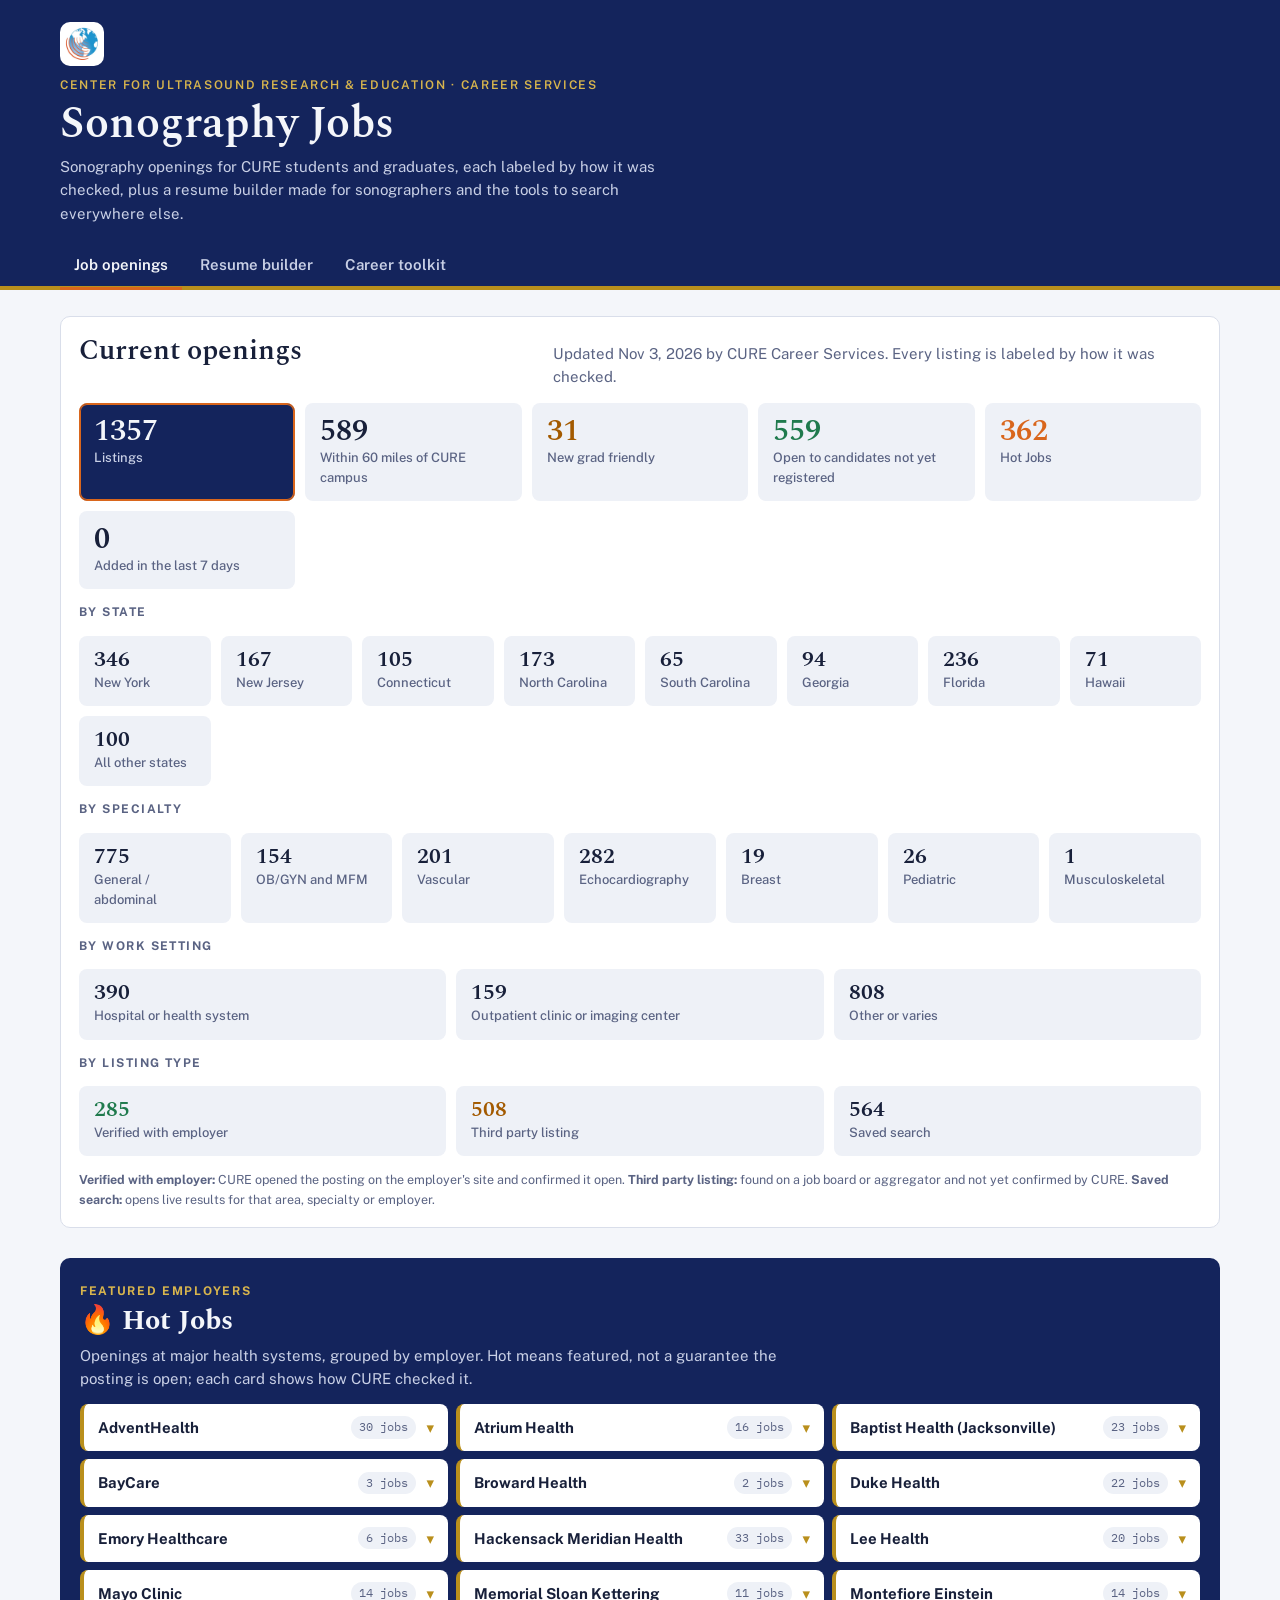
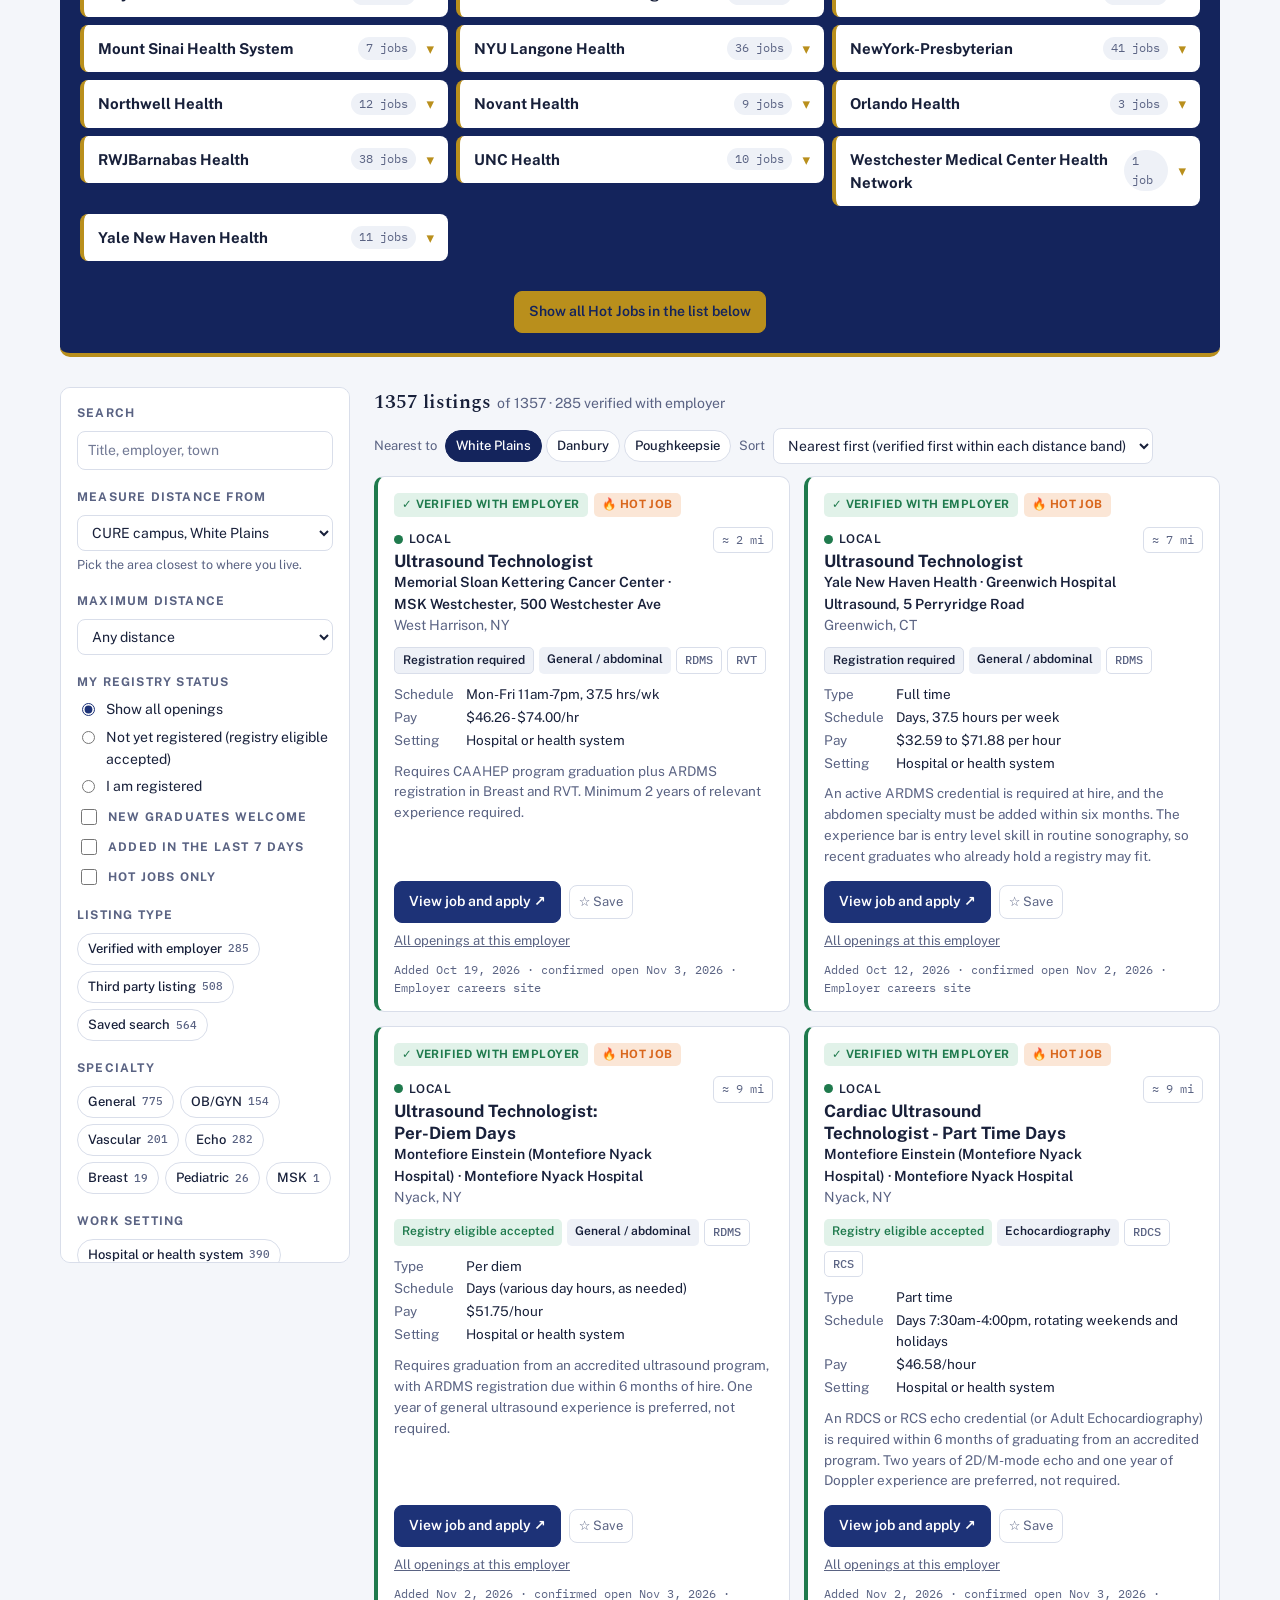
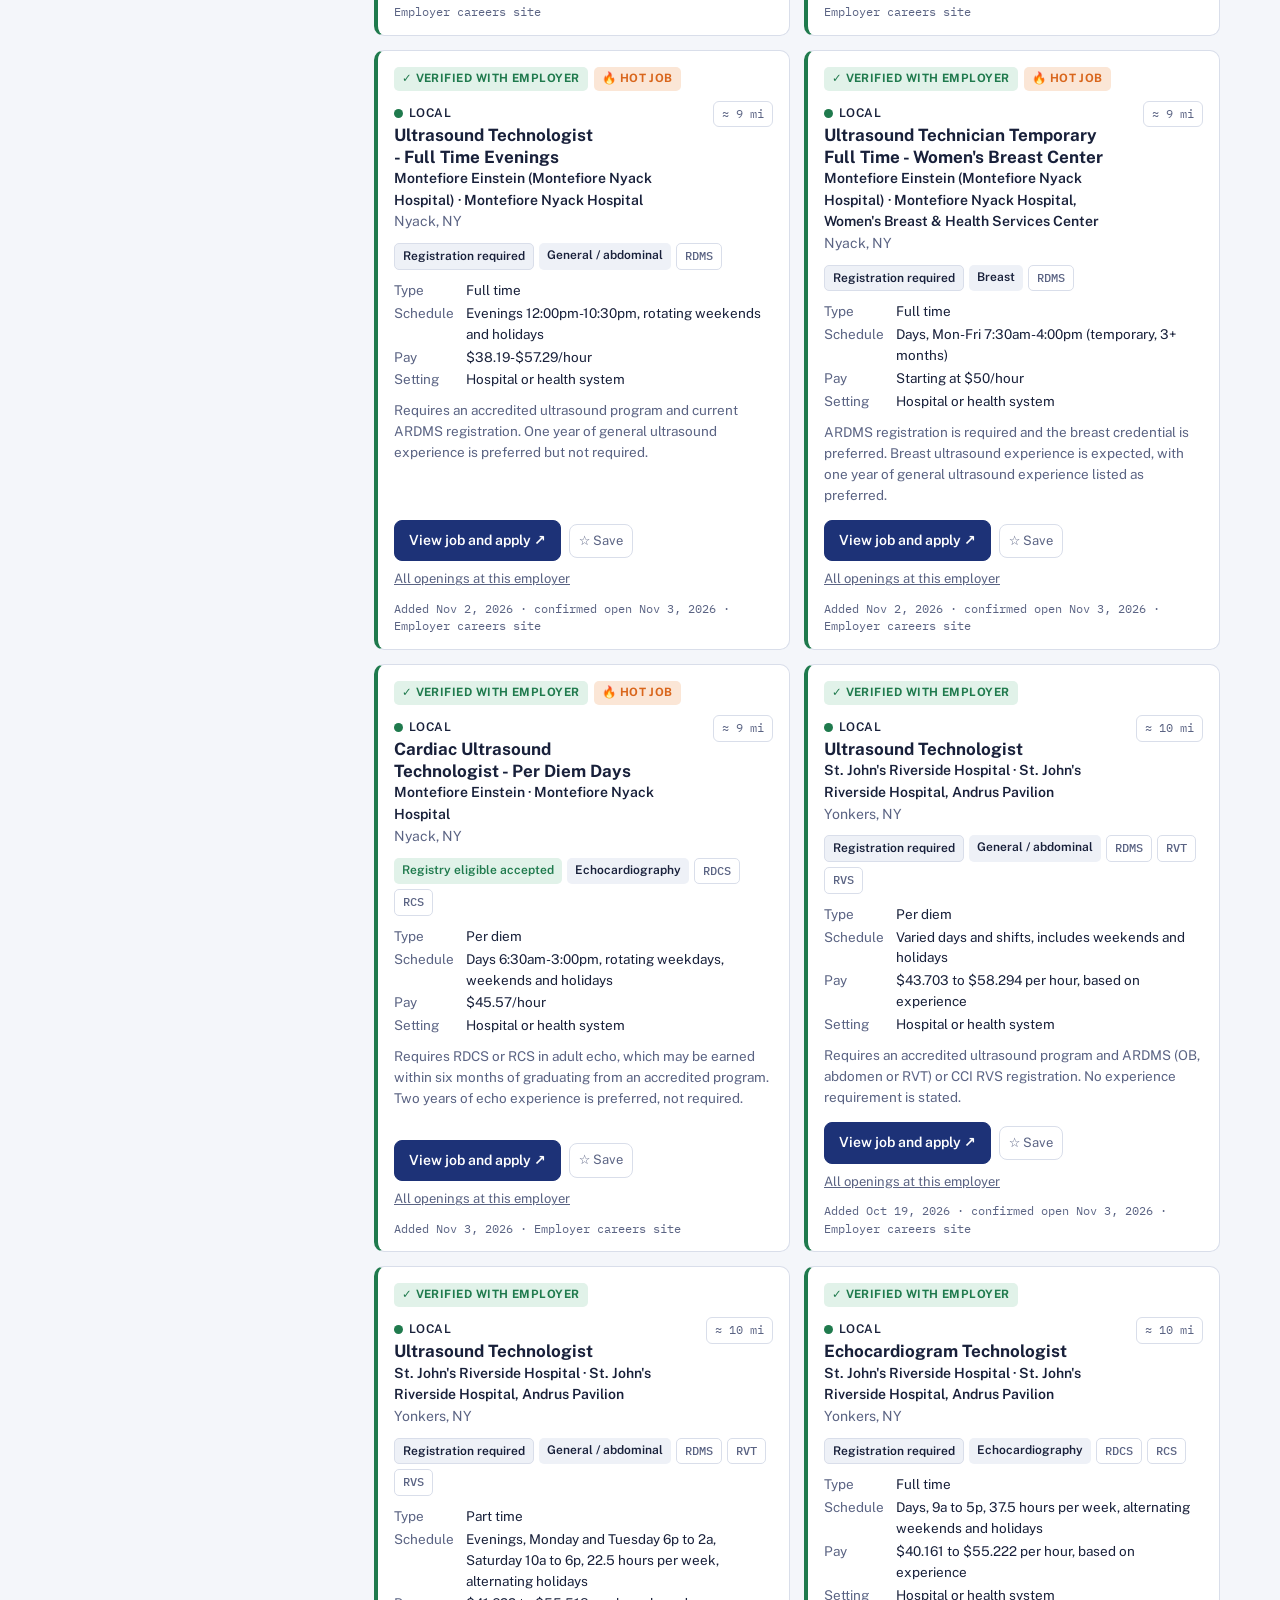
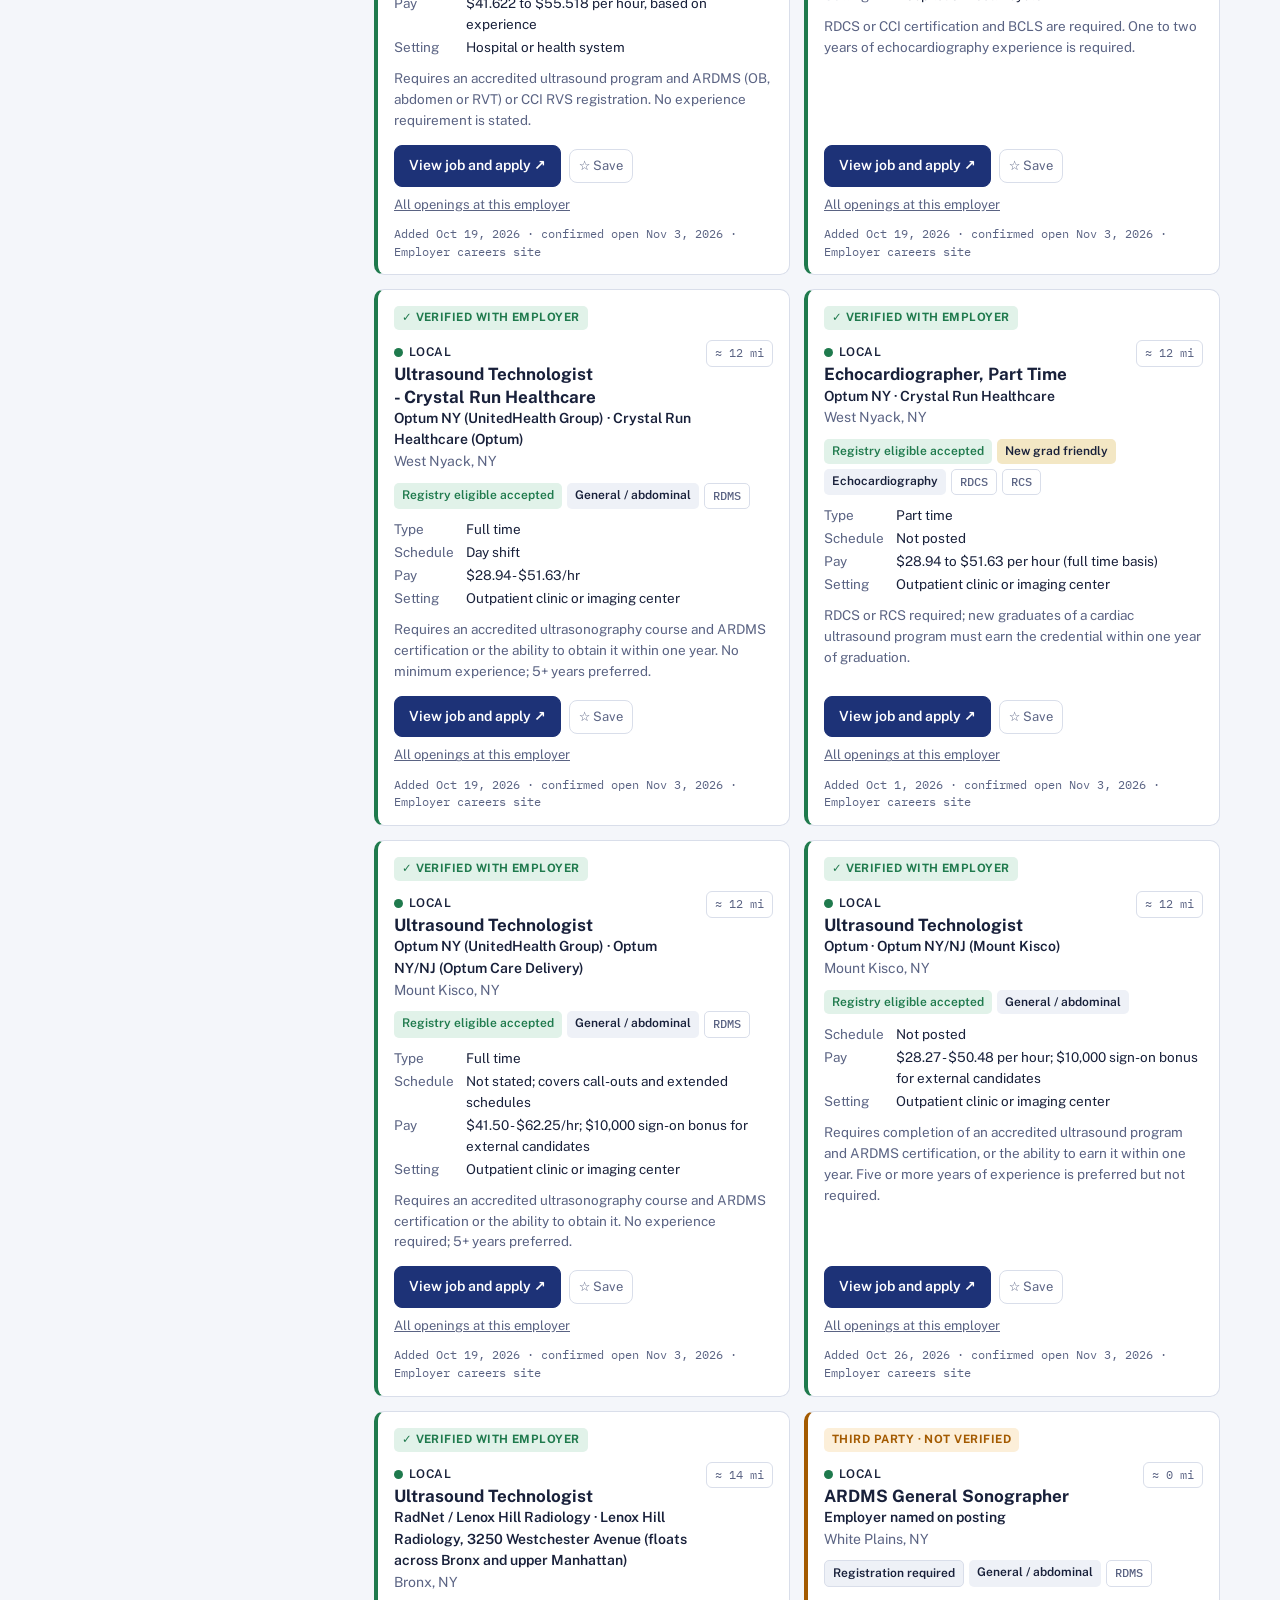
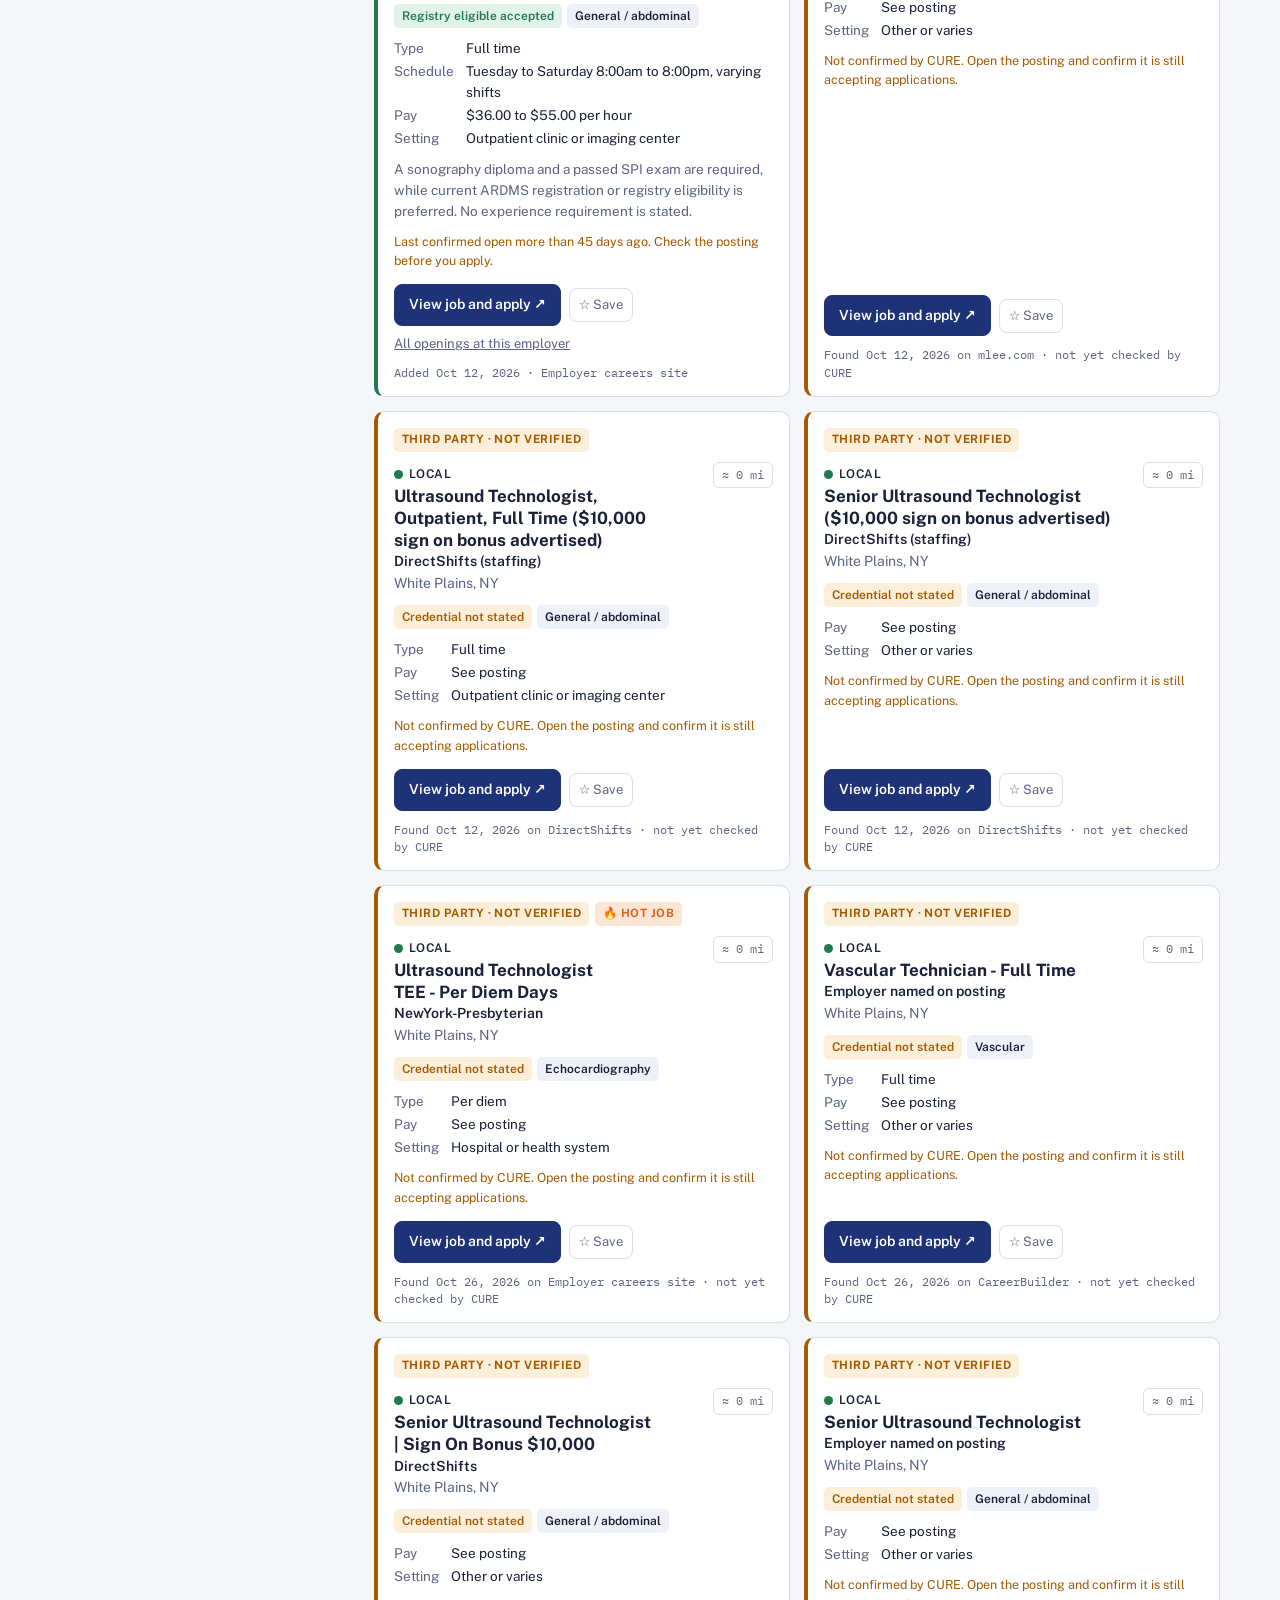
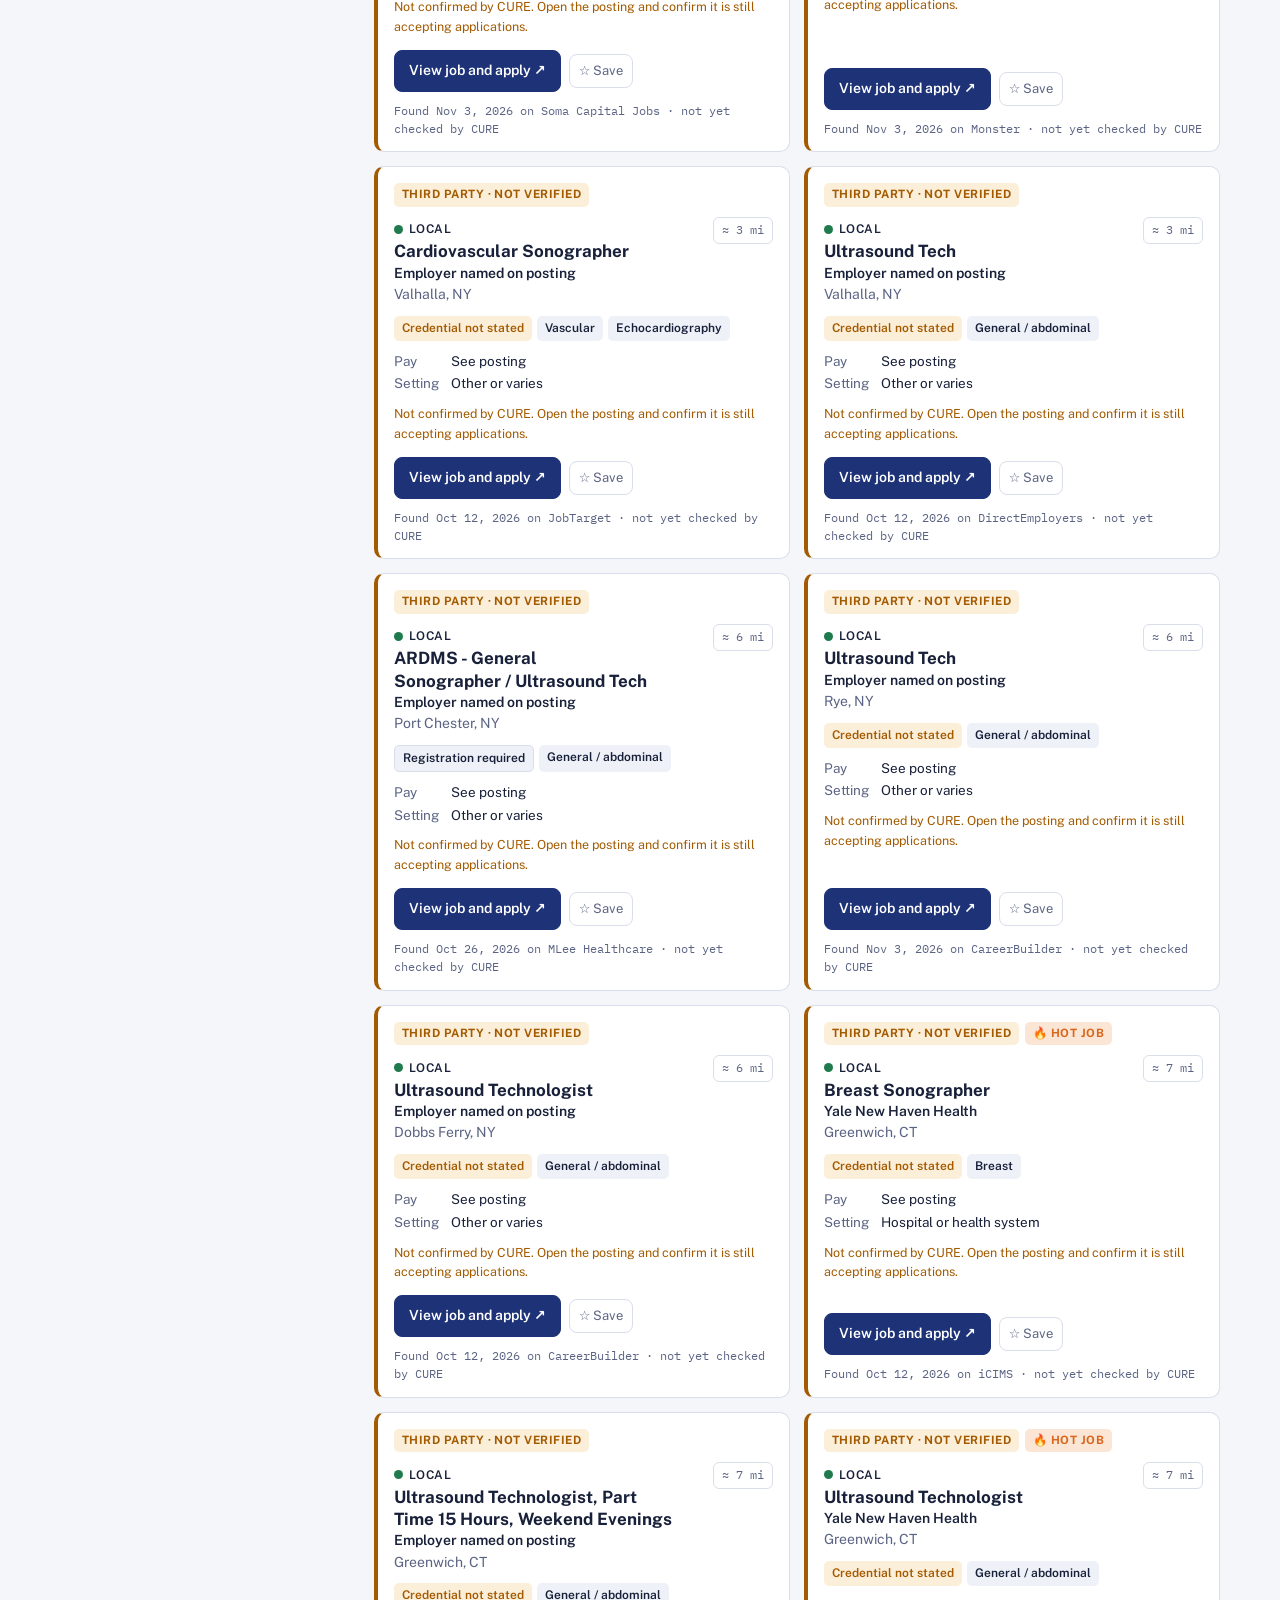
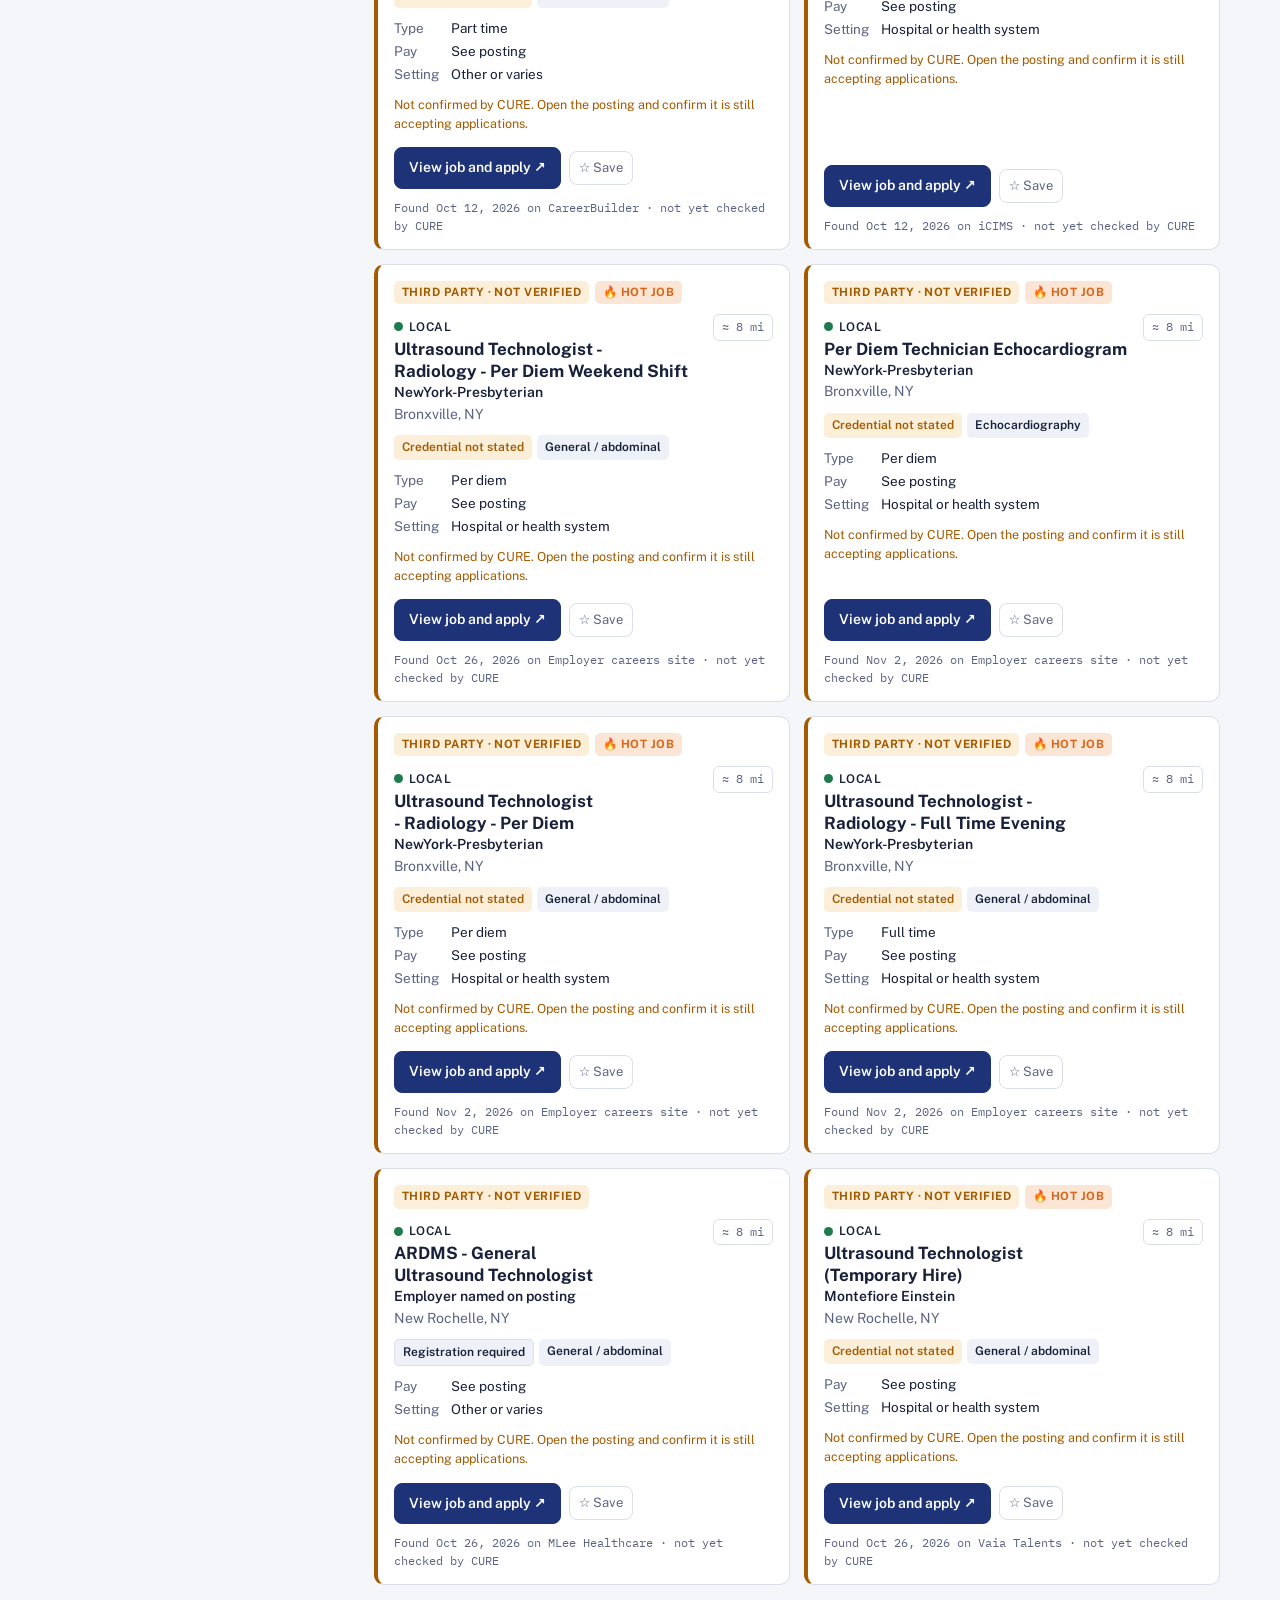
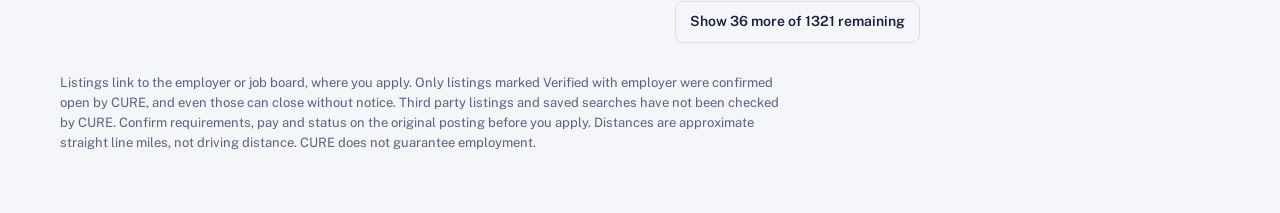
==== commit ad3c9751: "Weekly listings refresh 2026-11-03" ====
--- a/jobs/index.html
+++ b/jobs/index.html
@@ -24,7 +24,7 @@
 <body>
 <div id="app"></div>
 <noscript><p style="padding:20px">CURE Jobs needs JavaScript turned on.</p></noscript>
-<script type="application/json" id="cure-data">{"updated":"2026-10-12","contact":{"office":"Career Services","where":"CURE, 333 Westchester Avenue, Suite W101, White Plains, NY","how":"Stop by Career Services or ask your Program Director to connect you with the Career Services Manager."},"jobs":[{"id":"nyu-23047434","title":"Ultrasound Technologist, Part Time Nights","employer":"NYU Langone Health","facility":"NYU Langone, Manhattan","city":"New York","state":"NY","town":"Manhattan, NY","lat":40.7421,"lng":-73.9739,"region":"nyc","mods":["general"],"type":"Part time","shift":"Nights, Sunday and Monday, 12a to 8a","pay":"$60.02 to $67.13 per hour","reg":"required","creds":["RDMS","RVT"],"newgrad":false,"url":"https://jobs.nyulangone.org/job/23047434/ultrasound-technologist-manhattan-part-time-night-shift-new-york-ny/","employerUrl":"https://jobs.nyulangone.org/","notes":"ARDMS registration and a certificate from an approved ultrasound or vascular program are minimum requirements; RDMS and RVT preferred.","source":"Employer careers site","added":"2026-10-01","checked":"2026-10-12","status":"verified","setting":"hospital","hot":true,"hotGroup":"NYU Langone Health"},{"id":"nyu-21912408","title":"Ultrasound Technologist, Registered, 18.75 Hours","employer":"NYU Langone Health","facility":"NYU Langone Hospital Long Island","city":"Mineola","state":"NY","town":"Mineola / Garden City, NY","lat":40.7409,"lng":-73.6423,"region":"li","mods":["general"],"type":"Part time","shift":"Weekends: Saturday 10a to 8p, Sunday 8a to 6p","pay":"$54.63 to $60.80 per hour","reg":"required","creds":["RDMS","RVT"],"newgrad":false,"url":"https://jobs.nyulangone.org/job/21912408/ultrasound-technologist-registered-18-75-hours-per-week-hospital-mineola-ny/","employerUrl":"https://jobs.nyulangone.org/","notes":"Requires a diploma from an accredited two year ultrasound program and registration as a diagnostic sonographer or vascular technologist.","source":"Employer careers site","added":"2026-10-01","checked":"2026-10-12","status":"verified","setting":"hospital","hot":true,"hotGroup":"NYU Langone Health"},{"id":"hmh-77048705424","title":"Ultrasound Technologist, Maternal Fetal Medicine","employer":"Hackensack Meridian Health","facility":"Hackensack University Medical Center","city":"Hackensack","state":"NJ","town":"Hackensack, NJ","lat":40.8838,"lng":-74.0566,"region":"nj","mods":["obgyn"],"type":"Full time","shift":"Day shift","pay":"Not posted","reg":"required","creds":["RDMS"],"newgrad":false,"url":"https://jobs.hackensackmeridianhealth.org/job/hackensack/ultrasound-technologist-mfm-full-time/19511/77048705424","employerUrl":"https://jobs.hackensackmeridianhealth.org/","notes":"RDMS required. Nuchal translucency certification preferred.","source":"Employer careers site","added":"2026-10-01","checked":"2026-10-12","status":"verified","setting":"hospital","hot":true,"hotGroup":"Hackensack Meridian Health"},{"id":"hmh-73248430928","title":"Vascular Technologist","employer":"Hackensack Meridian Health","facility":"Hackensack University Medical Center","city":"Hackensack","state":"NJ","town":"Hackensack, NJ","lat":40.8838,"lng":-74.0566,"region":"nj","mods":["vascular"],"type":"Full time","shift":"Day shift","pay":"Not posted","reg":"required","creds":["RVT"],"newgrad":false,"url":"https://jobs.hackensackmeridianhealth.org/job/hackensack/vascular-technologist-full-time/19511/73248430928","employerUrl":"https://jobs.hackensackmeridianhealth.org/","notes":"RVT required; RVS preferred. Prior hospital experience preferred, not required.","source":"Employer careers site","added":"2026-10-01","checked":"2026-10-12","status":"verified","setting":"hospital","hot":true,"hotGroup":"Hackensack Meridian Health"},{"id":"hmh-95638945072","title":"Vascular Technologist, Per Diem","employer":"Hackensack Meridian Health","facility":"JFK University Medical Center","city":"Edison","state":"NJ","town":"Edison / Iselin, NJ","lat":40.539,"lng":-74.3685,"region":"nj","mods":["vascular"],"type":"Per diem","shift":"Evening shift","pay":"From $37.69 per hour","reg":"required","creds":["RVT","RVS"],"newgrad":true,"url":"https://jobs.hackensackmeridianhealth.org/job/edison/vascular-technologist-per-diem/19511/95638945072","employerUrl":"https://jobs.hackensackmeridianhealth.org/","notes":"RVT or RVS required. Accepts one to two years of experience or a new graduate of an accredited program.","source":"Employer careers site","added":"2026-10-01","checked":"2026-10-12","status":"verified","setting":"hospital","hot":true,"hotGroup":"Hackensack Meridian Health"},{"id":"hmh-95104762944","title":"Ultrasound Technologist, Health and Wellness Center","employer":"Hackensack Meridian Health","facility":"Carrier Clinic","city":"Iselin","state":"NJ","town":"Edison / Iselin, NJ","lat":40.5754,"lng":-74.3224,"region":"nj","mods":["general","vascular"],"type":"Per diem","shift":"Weekends, Saturdays 8a to 5p preferred","pay":"From $44.30 per hour","reg":"required","creds":["RDMS","RVT","RT(S)","RVS"],"newgrad":false,"url":"https://jobs.hackensackmeridianhealth.org/job/iselin/ultrasound-technologist-health-and-wellness-center/19511/95104762944","employerUrl":"https://jobs.hackensackmeridianhealth.org/","notes":"One of RVT, RDMS, RT(S) or RVS required. One year of clinical ultrasound experience preferred.","source":"Employer careers site","added":"2026-10-01","checked":"2026-10-05","status":"verified","setting":"outpatient","hot":true,"hotGroup":"Hackensack Meridian Health"},{"id":"hmh-98047631472","title":"Ultrasound Technologist, Per Diem","employer":"Hackensack Meridian Health","facility":"HMH Physician Services","city":"Asbury Park","state":"NJ","town":"Asbury Park / Neptune, NJ","lat":40.2204,"lng":-74.0121,"region":"nj","mods":["general"],"type":"Per diem","shift":"Day shift","pay":"From $44.30 per hour","reg":"required","creds":["RDMS"],"newgrad":false,"url":"https://jobs.hackensackmeridianhealth.org/job/asbury-park/ultrasound-technologist/19511/98047631472","employerUrl":"https://jobs.hackensackmeridianhealth.org/","notes":"RDMS and BLS required. One year of ultrasound experience preferred.","source":"Employer careers site","added":"2026-10-01","checked":"2026-10-12","status":"verified","setting":"outpatient","hot":true,"hotGroup":"Hackensack Meridian Health"},{"id":"optum-92872100080","title":"Ultrasound Technologist II, Part Time OB/GYN","employer":"Optum NY","facility":"Optum NY, Syosset","city":"Syosset","state":"NY","town":"Syosset / Hicksville, NY","lat":40.8262,"lng":-73.5021,"region":"li","mods":["obgyn"],"type":"Part time","shift":"Not posted","pay":"$28.94 to $51.63 per hour (full time basis), sign on bonus advertised","reg":"eligible","creds":["RDMS"],"newgrad":true,"url":"https://careers.unitedhealthgroup.com/job/syosset/optum-ny-pt-obgyn-ultrasound-technologist/34088/92872100080","employerUrl":"https://careers.unitedhealthgroup.com/","notes":"ARDMS certification or the ability to obtain it. Completion of an accredited ultrasonography course required.","source":"Employer careers site","added":"2026-10-01","checked":"2026-10-12","status":"verified","setting":"outpatient"},{"id":"northwell-23485793","title":"Ultrasound Technologist","employer":"Northwell Health","facility":"Northwell Physician Partners, Lenox Hill","city":"New York","state":"NY","town":"Manhattan, NY","lat":40.7739,"lng":-73.9605,"region":"nyc","mods":["general","obgyn"],"type":"Full time","shift":"Days, 8:30a to 5p","pay":"$85,090 to $147,220 per year","reg":"required","creds":["RDMS","RDCS","RCS","RVT","RVS","RT(S)"],"newgrad":false,"url":"https://jobs.northwell.edu/job-3/23485793/ultrasound-technologist-new-york-ny/","employerUrl":"https://jobs.northwell.edu/","notes":"One registry credential required, plus one to three years of experience. Maternal fetal medicine experience preferred.","source":"Employer careers site","added":"2026-10-01","checked":"2026-10-12","status":"verified","setting":"outpatient","hot":true,"hotGroup":"Northwell Health"},{"id":"northwell-23281902","title":"Ultrasound Technologist, Per Diem","employer":"Northwell Health","facility":"North Fork Radiology","city":"Riverhead","state":"NY","town":"Riverhead, NY","lat":40.917,"lng":-72.662,"region":"li","mods":["general"],"type":"Per diem","shift":"Weekdays and weekends, 8a to 4:30p","pay":"$67.39 per hour","reg":"required","creds":["RDMS","RDCS","RCS","RVT","RVS","RT(S)","RT(VS)"],"newgrad":false,"url":"https://jobs.northwell.edu/job-3/23281902/ultrasound-technologist-riverhead-ny/","employerUrl":"https://jobs.northwell.edu/","notes":"One registry credential and one to three years of experience required.","source":"Employer careers site","added":"2026-10-01","checked":"2026-10-12","status":"verified","setting":"outpatient","hot":true,"hotGroup":"Northwell Health"},{"id":"optum-96162114320","title":"Ultrasound Technologist II","employer":"Optum NY","facility":"Optum NY/NJ, Poughkeepsie","city":"Poughkeepsie","state":"NY","town":"Poughkeepsie, NY","lat":41.7004,"lng":-73.921,"region":"whv","mods":["general"],"type":"Full time","shift":"Not posted","pay":"$41.50 to $62.25 per hour, sign on bonus advertised","reg":"eligible","creds":["RDMS"],"newgrad":false,"url":"https://careers.unitedhealthgroup.com/job/poughkeepsie/ultrasound-technologist/34088/96162114320","employerUrl":"https://careers.unitedhealthgroup.com/","notes":"ARDMS certification or the ability to obtain it.","source":"Employer careers site","posted":"2026-08-27","added":"2026-10-01","checked":"2026-10-12","status":"verified","setting":"outpatient"},{"id":"optum-96887683248","title":"Echo Technologist","employer":"Optum NY","facility":"Putnam Hospital Center and Katonah Cardiology","city":"Katonah","state":"NY","town":"Katonah, NY","lat":41.259,"lng":-73.6851,"region":"whv","mods":["echo"],"type":"Full time","shift":"Monday at Putnam Hospital; Tuesday to Friday at Katonah Cardiology","pay":"$29 to $52 per hour, sign on bonus advertised","reg":"required","creds":["RDCS","RCS"],"newgrad":false,"url":"https://careers.unitedhealthgroup.com/job/katonah/echo-technologist/34088/96887683248","employerUrl":"https://careers.unitedhealthgroup.com/","notes":"ARDMS or CCI cardiac registration required.","source":"Employer careers site","posted":"2026-06-24","added":"2026-10-01","checked":"2026-10-12","status":"verified","setting":"hospital"},{"id":"optum-93760954992","title":"Echocardiographer, Part Time","employer":"Optum NY","facility":"Crystal Run Healthcare","city":"West Nyack","state":"NY","town":"West Nyack / Nyack, NY","lat":41.0965,"lng":-73.9732,"region":"whv","mods":["echo"],"type":"Part time","shift":"Not posted","pay":"$28.94 to $51.63 per hour (full time basis)","reg":"eligible","creds":["RDCS","RCS"],"newgrad":true,"url":"https://careers.unitedhealthgroup.com/job/west-nyack/echocardiographer-part-time-crystal-run-healthcare/34088/93760954992","employerUrl":"https://careers.unitedhealthgroup.com/","notes":"RDCS or RCS required; new graduates of a cardiac ultrasound program must earn the credential within one year of graduation.","source":"Employer careers site","posted":"2026-04-09","added":"2026-10-01","checked":"2026-10-12","status":"verified","setting":"outpatient"},{"id":"ochsner-89346150480","title":"Sonographer, New Grad","employer":"Ochsner Health","facility":"Ochsner Medical Center","city":"New Orleans","state":"LA","lat":29.9511,"lng":-90.0715,"region":"reloc","mods":["general"],"type":"Full time","shift":"Not posted","pay":"Sign on bonus up to $20,000 advertised","reg":"eligible","creds":["RDMS"],"newgrad":true,"url":"https://careers.ochsner.org/job/new-orleans/sonographer-new-grad-all-locations/47519/89346150480","employerUrl":"https://careers.ochsner.org/","notes":"New graduate role. RDMS must be earned within one year of hire.","source":"Employer careers site","added":"2026-10-01","checked":"2026-10-12","status":"verified","setting":"hospital"},{"id":"atrium-23902829","title":"Ultrasound Tech, PRN","employer":"Atrium Health (Advocate Health)","facility":"Carolinas Medical Center","city":"Charlotte","state":"NC","lat":35.2271,"lng":-80.8431,"region":"south","mods":["general"],"type":"Per diem","shift":"Days, Monday to Saturday","pay":"$42.00 per hour","reg":"required","creds":["RDMS","RT(S)"],"newgrad":false,"url":"https://careers.advocatehealth.org/job/23902829/ultrasound-tech-prn-charlotte-nc/","employerUrl":"https://careers.advocatehealth.org/","notes":"ARDMS or ARRT sonography certification and BLS required.","source":"Employer careers site","added":"2026-10-01","checked":"2026-10-12","status":"verified","setting":"hospital"},{"city":"North Bergen","creds":[],"employer":"Hackensack Meridian Health","employerUrl":"https://jobs.hackensackmeridianhealth.org/","facility":"Palisades Medical Center","lat":40.8043,"lng":-74.0121,"mods":["echo"],"newgrad":false,"notes":"Graduate of an approved cardiovascular program with BLS; a cardiac registry (posting says RCT) or eligibility is preferred, not required. One year of echo experience is asked for.","pay":"$43.82 per hour","reg":"eligible","region":"nj","shift":"Day shift","source":"Employer careers site","state":"NJ","title":"Cardiac Ultrasound Tech, Per Diem","type":"Per diem","url":"https://jobs.hackensackmeridianhealth.org/job/north-bergen/cardiac-ultrasound-tech-per-diem/19511/85746595728","id":"hmh-2025-169641","added":"2026-10-05","checked":"2026-10-12","status":"verified","setting":"hospital","hot":true,"hotGroup":"Hackensack Meridian Health"},{"city":"Manhasset","creds":["RVT","RVS"],"employer":"Northwell Health","employerUrl":"https://jobs.northwell.edu/","facility":"North Shore University Hospital","lat":40.7979,"lng":-73.6996,"mods":["vascular"],"newgrad":false,"notes":"Current RVT or RVS required, with one to three years of vascular experience and a technical school diploma.","pay":"$60.32 to $70.76 per hour","reg":"required","region":"li","shift":"2p to 12a","source":"Employer careers site","state":"NY","title":"Vascular Technologist, Part Time","type":"Part time","url":"https://jobs.northwell.edu/job-3/23365261/vascular-technologist-manhasset-ny/","id":"northwell-188230","added":"2026-10-05","checked":"2026-10-12","status":"verified","setting":"hospital","hot":true,"hotGroup":"Northwell Health"},{"city":"Mineola","creds":["RDMS","RVT"],"employer":"NYU Langone Health","employerUrl":"https://jobs.nyulangone.org/","facility":"NYU Langone Hospital Long Island","lat":40.7409,"lng":-73.6423,"mods":["general"],"newgrad":false,"notes":"Requires graduation from an accredited two year ultrasound program and RDMS or RVT. Three years of experience preferred.","pay":"$60.00 per hour","reg":"required","region":"li","shift":"Variable day shifts including weekends and holidays","source":"Employer careers site","state":"NY","title":"Ultrasound Technologist, General, Per Diem","town":"Mineola / Garden City, NY","type":"Per diem","url":"https://jobs.nyulangone.org/job/23687961/ultrasound-technologist-general-per-diem-hospital-mineola-ny/","id":"nyu-RR00122871","added":"2026-10-05","checked":"2026-10-12","status":"verified","setting":"hospital","hot":true,"hotGroup":"NYU Langone Health"},{"city":"Poughkeepsie","creds":["RDMS"],"employer":"Optum NY","employerUrl":"https://careers.unitedhealthgroup.com/","facility":"Optum, Poughkeepsie","lat":41.7004,"lng":-73.921,"mods":["general"],"newgrad":false,"notes":"ARDMS certification and completion of an accredited ultrasound program are required. Five years of experience is preferred but not required.","pay":"$28.27 to $50.48 per hour (full time basis), $5,000 sign on bonus for external candidates","posted":"2026-03-17","reg":"required","region":"whv","shift":"Not posted","source":"Employer careers site","state":"NY","title":"Ultrasound Technologist, Per Diem","town":"Poughkeepsie, NY","type":"Per diem","url":"https://careers.unitedhealthgroup.com/job/poughkeepsie/ultrasound-technologist-per-diem/34088/92872070256","id":"optum-2286483","added":"2026-10-05","checked":"2026-10-12","status":"verified","setting":"outpatient"},{"city":"Howard Beach","creds":["RDMS"],"employer":"Optum NY","employerUrl":"https://careers.unitedhealthgroup.com/","facility":"Optum outpatient imaging center, Howard Beach","lat":40.6571,"lng":-73.843,"mods":["general","breast","vascular"],"newgrad":false,"notes":"ARDMS certification and an accredited ultrasound program are required, plus breast and general vascular ultrasound experience. Two or more years of experience preferred.","pay":"$28.94 to $51.63 per hour (full time basis), $10,000 sign on bonus for external candidates","posted":"2026-05-04","reg":"required","region":"nyc","shift":"Monday to Friday, 8a to 4:30p or 8:30a to 5p","source":"Employer careers site","state":"NY","title":"Ultrasound Technologist, All Inclusive, Full Time","town":"Queens, NY","type":"Full time","url":"https://careers.unitedhealthgroup.com/job/new-york/ultrasound-technologist-all-inclusive-full-time-howard-beach-ny/34088/94706793120","id":"optum-2360794","added":"2026-10-05","checked":"2026-10-12","status":"verified","setting":"outpatient"},{"id":"optum-2370435","title":"MFM Ultrasound Tech - Crystal Run Healthcare - Per Diem","employer":"Optum NY (Crystal Run Healthcare)","facility":"Crystal Run Healthcare","city":"Middletown","state":"NY","town":"Middletown, NY","lat":41.4459,"lng":-74.4229,"region":"whv","mods":["obgyn"],"type":"Per diem","shift":"Not posted","pay":"$41.50 to $62.25 per hour (range stated as based on full time employment)","reg":"required","creds":["RDMS"],"newgrad":false,"url":"https://careers.unitedhealthgroup.com/job/middletown/mfm-ultrasound-tech-crystal-run-healthcare-per-diem/34088/96248035680","employerUrl":"https://careers.unitedhealthgroup.com","notes":"Per diem MFM role that requires an accredited ultrasonography course and ARDMS certification. No experience is required, though two or more years is preferred.","source":"Employer careers site","posted":"2026-06-10","added":"2026-10-12","checked":"2026-10-12","status":"verified","setting":"outpatient"},{"id":"nuvance-oVdaAfwC","title":"Ultrasound Technologist-Per Diem-Evening","employer":"Northwell Health (Nuvance Health)","facility":"Putnam Hospital Center","city":"Carmel","state":"NY","town":"Carmel / Putnam, NY","lat":41.43,"lng":-73.6801,"region":"whv","mods":["general"],"type":"Per diem","shift":"Evening","pay":"$46.58 to $61.15","reg":"eligible","creds":["RDMS"],"newgrad":true,"url":"https://jobs.jobvite.com/nuvance/job/oVdaAfwC","employerUrl":"https://jobs.jobvite.com/nuvance/jobs","notes":"Requires graduation from an approved sonography program and RDMS registration or registry eligibility. Prior experience is preferred, and the posting says new graduates may be acceptable.","source":"Employer careers site","added":"2026-10-12","checked":"2026-10-12","status":"verified","setting":"hospital","hot":true,"hotGroup":"Northwell Health"},{"id":"nuvance-oXfjAfwP","title":"Ultrasound Technologist-Per Diem-Kingston","employer":"Northwell Health (Nuvance Health)","facility":"Northern Dutchess Hospital (Diagnostics/Imaging, Kingston)","city":"Kingston","state":"NY","town":"Kingston, NY","lat":41.927,"lng":-73.9974,"region":"whv","mods":["general"],"type":"Per diem","shift":"Not posted","pay":"$46.37 to $57.98","reg":"eligible","creds":["RDMS","RT(S)"],"newgrad":false,"url":"https://jobs.jobvite.com/nuvance/job/oXfjAfwP","employerUrl":"https://jobs.jobvite.com/nuvance/jobs","notes":"Requires graduation from an approved sonography school; RDMS or ARRT(S) is strongly preferred and unregistered hires must register within one year. Two years of experience is preferred, not required.","source":"Employer careers site","added":"2026-10-12","checked":"2026-10-12","status":"verified","setting":"hospital","hot":true,"hotGroup":"Northwell Health"},{"id":"nuvance-oLi3yfwo","title":"PRN Ultrasound Technologist - Northern OB/GYN","employer":"Northwell Health (Nuvance Health)","facility":"Nuvance Health Medical Practice, Northern OB/GYN","city":"Rhinebeck","state":"NY","lat":41.9268,"lng":-73.9124,"region":"whv","mods":["obgyn"],"type":"Per diem","shift":"8 hour shifts, 8:30am to 5:00pm","pay":"$36.53 to $67.90 per hour","reg":"eligible","creds":["RDMS","RT(S)"],"newgrad":false,"url":"https://jobs.jobvite.com/nuvance/job/oLi3yfwo","employerUrl":"https://jobs.jobvite.com/nuvance/jobs","notes":"OB/GYN office role requiring graduation from an approved sonography program; RDMS or ARRT(S) is preferred and unregistered hires must register within one year of hire. No experience requirement is stated.","source":"Employer careers site","added":"2026-10-12","checked":"2026-10-12","status":"verified","setting":"outpatient","hot":true,"hotGroup":"Northwell Health"},{"id":"nuvance-odkxAfwo","title":"Echocardiographer-Full Time-Day","employer":"Northwell Health (Nuvance Health)","facility":"Vassar Brothers Medical Center","city":"Poughkeepsie","state":"NY","town":"Poughkeepsie, NY","lat":41.7004,"lng":-73.921,"region":"whv","mods":["echo"],"type":"Full time","shift":"Day","pay":"$47.62 to $65.01","reg":"required","creds":["RDCS","RVT","RCS","RVS"],"newgrad":false,"url":"https://jobs.jobvite.com/nuvance/job/odkxAfwo","employerUrl":"https://jobs.jobvite.com/nuvance/jobs","notes":"Requires a sonography certificate from an accredited school plus ARDMS or CCI cardiac or vascular registration. The posting asks for two years of experience or registration through ARDMS or CCI.","source":"Employer careers site","added":"2026-10-12","checked":"2026-10-12","status":"verified","setting":"hospital","hot":true,"hotGroup":"Northwell Health"},{"id":"nuvance-oPpuAfw2","title":"Echocardiographer PDP-Day","employer":"Northwell Health (Nuvance Health)","facility":"Vassar Brothers Medical Center","city":"Poughkeepsie","state":"NY","town":"Poughkeepsie, NY","lat":41.7004,"lng":-73.921,"region":"whv","mods":["echo"],"type":"Per diem","shift":"Day","pay":"$47.62 to $65.01","reg":"required","creds":["RDCS","RVT","RCS","RVS"],"newgrad":false,"url":"https://jobs.jobvite.com/nuvance/job/oPpuAfw2","employerUrl":"https://jobs.jobvite.com/nuvance/jobs","notes":"Requires a sonography certificate from an accredited school plus ARDMS or CCI cardiac or vascular registration. The posting asks for two years of experience or registration through ARDMS or CCI.","source":"Employer careers site","added":"2026-10-12","checked":"2026-10-12","status":"verified","setting":"hospital","hot":true,"hotGroup":"Northwell Health"},{"id":"wmchealth-12794","title":"Echo Technician","employer":"WMCHealth (Bon Secours Charity Health System)","facility":"St Anthony Community Hospital","city":"Warwick","state":"NY","lat":41.2565,"lng":-74.3599,"region":"whv","mods":["echo"],"type":"Per diem","shift":"Variable","pay":"$44.13 (hiring rate as posted)","reg":"required","creds":["RDCS","RCS"],"newgrad":false,"url":"https://wmchealthjobs.org/?jobs=echo-technician-12794","employerUrl":"https://wmchealthjobs.org/search-jobs/","notes":"Requires graduation from a CAAHEP accredited cardiovascular sonography program and RDCS or RCS registration at hire. Clinical experience performing transthoracic and transesophageal echoes is expected.","source":"Employer careers site","posted":"2026-08-21","added":"2026-10-12","checked":"2026-10-12","status":"verified","setting":"hospital","hot":true,"hotGroup":"Westchester Medical Center Health Network"},{"id":"ynhh-90839","title":"Ultrasound Technologist","employer":"Yale New Haven Health","facility":"Greenwich Hospital Ultrasound, 5 Perryridge Road","city":"Greenwich","state":"CT","town":"Greenwich, CT","lat":41.0262,"lng":-73.6282,"region":"ct","mods":["general"],"type":"Full time","shift":"Days, 37.5 hours per week","pay":"$32.59 to $71.88 per hour","reg":"required","creds":["RDMS"],"newgrad":false,"url":"https://jobs.ynhhs.org/jobs/90839","employerUrl":"https://jobs.ynhhs.org/","notes":"An active ARDMS credential is required at hire, and the abdomen specialty must be added within six months. The experience bar is entry level skill in routine sonography, so recent graduates who already hold a registry may fit.","source":"Employer careers site","posted":"2026-09-03","added":"2026-10-12","checked":"2026-10-12","status":"verified","setting":"hospital","hot":true,"hotGroup":"Yale New Haven Health"},{"id":"ynhh-90314","title":"Ultrasound Technologist","employer":"Yale New Haven Health","facility":"Bridgeport Hospital, Commerce Park Ultrasound, 4699 Main St","city":"Bridgeport","state":"CT","town":"Bridgeport, CT","lat":41.1792,"lng":-73.1894,"region":"ct","mods":["general"],"type":"Full time","shift":"Days, 40 hours per week","pay":"$29.63 to $65.35 per hour","reg":"eligible","creds":["RDMS"],"newgrad":false,"url":"https://jobs.ynhhs.org/jobs/90314","employerUrl":"https://jobs.ynhhs.org/","notes":"ARDMS certification or registry eligibility is accepted. The posting asks for at least one year of experience.","source":"Employer careers site","posted":"2026-09-10","added":"2026-10-12","checked":"2026-10-12","status":"verified","setting":"hospital","hot":true,"hotGroup":"Yale New Haven Health"},{"id":"ynhh-87777","title":"Ultrasound Sonographer (Part Time and Per Diem Positions Available)","employer":"Yale New Haven Health","facility":"Yale New Haven Hospital Diagnostic Radiology Ultrasound, 1450 Chapel Street","city":"New Haven","state":"CT","town":"New Haven, CT","lat":41.3083,"lng":-72.9279,"region":"ct","mods":["general","vascular","obgyn"],"type":"Part time","shift":"Day, evening or night","pay":"$29.63 to $65.35 per hour","reg":"eligible","creds":["RDMS","RT(S)"],"newgrad":false,"url":"https://jobs.ynhhs.org/jobs/87777","employerUrl":"https://jobs.ynhhs.org/","notes":"ARRT sonography is accepted at hire, but RDMS abdomen must be earned within six months, vascular within twelve and OB/GYN within eighteen. Only entry level skills are asked for, and per diem slots (24 or 32 hours for part time) are also offered.","source":"Employer careers site","posted":"2026-05-07","added":"2026-10-12","checked":"2026-10-12","status":"verified","setting":"hospital","hot":true,"hotGroup":"Yale New Haven Health"},{"id":"ynhh-91679","title":"Adult Echo Sonographer","employer":"Yale New Haven Health","facility":"Heart and Vascular Center, 1450 Chapel Street","city":"New Haven","state":"CT","town":"New Haven, CT","lat":41.3083,"lng":-72.9279,"region":"ct","mods":["echo"],"type":"Full time","shift":"Days","pay":"$29.63 to $65.35 per hour","reg":"required","creds":["RDCS","RCS","RVT"],"newgrad":false,"url":"https://jobs.ynhhs.org/jobs/91679","employerUrl":"https://jobs.ynhhs.org/","notes":"RDCS or RCS in echocardiography is required, and BLS must be obtained within three months. Experience is entry level skill in routine heart and vascular imaging after an accredited program.","source":"Employer careers site","posted":"2026-10-02","added":"2026-10-12","checked":"2026-10-12","status":"verified","setting":"hospital","hot":true,"hotGroup":"Yale New Haven Health"},{"id":"ynhh-90832","title":"Adult Vascular Sonographer","employer":"Yale New Haven Health","facility":"Heart and Vascular Center, 1450 Chapel Street","city":"New Haven","state":"CT","town":"New Haven, CT","lat":41.3083,"lng":-72.9279,"region":"ct","mods":["vascular"],"type":"Full time","shift":"Days","pay":"$29.63 to $65.35 per hour","reg":"required","creds":["RVT","RDCS","RCS"],"newgrad":false,"url":"https://jobs.ynhhs.org/jobs/90832","employerUrl":"https://jobs.ynhhs.org/","notes":"RVT is required for vascular work, and BLS must be obtained within three months. Experience is entry level skill in routine heart and vascular imaging after an accredited program.","source":"Employer careers site","posted":"2026-09-02","added":"2026-10-12","checked":"2026-10-12","status":"verified","setting":"hospital","hot":true,"hotGroup":"Yale New Haven Health"},{"id":"ynhh-91213","title":"Adult Echocardiographer ($40,000 Sign On Bonus)","employer":"Yale New Haven Health","facility":"HVC Cardiac Diagnostic Unit, 1450 Chapel St","city":"New Haven","state":"CT","town":"New Haven, CT","lat":41.3083,"lng":-72.9279,"region":"ct","mods":["echo"],"type":"Full time","shift":"Day/Evening","pay":"$29.63 to $65.35 per hour (sign on bonus named in title)","reg":"required","creds":["RDCS","RCS","RVT"],"newgrad":false,"url":"https://jobs.ynhhs.org/jobs/91213","employerUrl":"https://jobs.ynhhs.org/","notes":"RDCS or RCS in echocardiography is required at hire, and BLS within three months. Experience is entry level skill in routine heart and vascular imaging.","source":"Employer careers site","posted":"2026-09-21","added":"2026-10-12","checked":"2026-10-12","status":"verified","setting":"hospital","hot":true,"hotGroup":"Yale New Haven Health"},{"id":"ynhh-74919","title":"Pediatric Echo Sonographer (Per Diem)","employer":"Yale New Haven Health","facility":"Heart and Vascular Center Echocardiography, 20 York Street","city":"New Haven","state":"CT","town":"New Haven, CT","lat":41.3083,"lng":-72.9279,"region":"ct","mods":["echo","peds"],"type":"Per diem","shift":"As needed","pay":"$29.63 to $65.35 per hour","reg":"required","creds":["RDCS","RCS","RVT"],"newgrad":false,"url":"https://jobs.ynhhs.org/jobs/74919","employerUrl":"https://jobs.ynhhs.org/","notes":"RDCS or RCS in echocardiography is required, plus BLS within three months. Experience is listed only as entry level skill in routine heart and vascular imaging.","source":"Employer careers site","posted":"2026-09-22","added":"2026-10-12","checked":"2026-10-12","status":"verified","setting":"hospital","hot":true,"hotGroup":"Yale New Haven Health"},{"id":"ynhh-90516","title":"MFM Perinatal Sonographer II","employer":"Yale New Haven Health","facility":"Maternal Fetal Medicine, 1 Long Wharf Drive","city":"New Haven","state":"CT","town":"New Haven, CT","lat":41.3083,"lng":-72.9279,"region":"ct","mods":["obgyn"],"type":"Part time","shift":"Days, 32 hours per week","pay":"$33.18 to $73.19 per hour","reg":"required","creds":["RDMS"],"newgrad":false,"url":"https://jobs.ynhhs.org/jobs/90516","employerUrl":"https://jobs.ynhhs.org/","notes":"RDMS with OB, nuchal translucency and fetal echo certification plus CPR is required. Three to five years of perinatal ultrasound experience is expected, so this is not a starter job.","source":"Employer careers site","posted":"2026-08-20","added":"2026-10-12","checked":"2026-10-12","status":"verified","setting":"outpatient","hot":true,"hotGroup":"Yale New Haven Health"},{"id":"ynhh-89070","title":"MFM Perinatal Sonographer Perdiem","employer":"Yale New Haven Health","facility":"Maternal Fetal Medicine, 1 Long Wharf Drive","city":"New Haven","state":"CT","town":"New Haven, CT","lat":41.3083,"lng":-72.9279,"region":"ct","mods":["obgyn"],"type":"Per diem","shift":"Days","pay":"$33.18 to $73.19 per hour","reg":"required","creds":["RDMS"],"newgrad":false,"url":"https://jobs.ynhhs.org/jobs/89070","employerUrl":"https://jobs.ynhhs.org/","notes":"RDMS with OB, nuchal translucency and fetal echo certification plus CPR is required. Three to five years of perinatal ultrasound experience is expected.","source":"Employer careers site","posted":"2026-07-13","added":"2026-10-12","checked":"2026-10-12","status":"verified","setting":"outpatient","hot":true,"hotGroup":"Yale New Haven Health"},{"id":"nuvance-ox0dAfw4","title":"Ultrasound Technologist (Per Diem, Day/Eve)","employer":"Northwell Health (Nuvance Health)","facility":"Norwalk Hospital","city":"Norwalk","state":"CT","town":"Norwalk, CT","lat":41.1177,"lng":-73.4082,"region":"ct","mods":["general"],"type":"Per diem","shift":"Day/Eve","pay":"$36.53 to $67.90 per hour","reg":"eligible","creds":["RDMS"],"newgrad":false,"url":"https://jobs.jobvite.com/nuvance/job/ox0dAfw4","employerUrl":"https://jobs.jobvite.com/nuvance/search","notes":"You need to have graduated from an accredited ultrasound program, and ARDMS registration may be earned within one year of hire. Minimum experience is listed as zero to six months, though general ultrasound experience is called necessary.","source":"Employer careers site","added":"2026-10-12","checked":"2026-10-12","status":"verified","setting":"hospital","hot":true,"hotGroup":"Northwell Health"},{"id":"nuvance-oRhnAfwP","title":"Echocardiographer (Per Diem, Day)","employer":"Northwell Health (Nuvance Health)","facility":"Sharon Hospital","city":"Sharon","state":"CT","lat":41.879,"lng":-73.4768,"region":"ct","mods":["echo"],"type":"Per diem","shift":"Day","pay":"$33.21 to $61.68 per hour","reg":"eligible","creds":[],"newgrad":false,"url":"https://jobs.jobvite.com/nuvance/job/oRhnAfwP","employerUrl":"https://jobs.jobvite.com/nuvance/search","notes":"You need to have graduated from an accredited cardiac ultrasound program, and ARDMS or CCI echo certification may be earned within one year of employment. One year of related experience is preferred but not required.","source":"Employer careers site","added":"2026-10-12","checked":"2026-10-12","status":"verified","setting":"hospital","hot":true,"hotGroup":"Northwell Health"},{"id":"mountsinai-3042733","title":"Offsite Ultrasound Technologist-Department Brooklyn Heights Radiology - Offsite - Full Time - Days","employer":"Mount Sinai Health System","facility":"Mount Sinai Doctors Brooklyn Heights","city":"Brooklyn","state":"NY","town":"Brooklyn, NY","lat":40.696,"lng":-73.994,"region":"nyc","mods":["general"],"type":"Full time","shift":"Days","pay":"$57.5224 to $62.7657 per hour","reg":"eligible","creds":[],"newgrad":true,"url":"https://careers.mountsinai.org/jobs/3042733?lang=en-us","employerUrl":"https://careers.mountsinai.org/jobs","notes":"Current ARDMS registration is required, but new graduates who have passed the SPI exam before hire and start within 14 days of graduation may take the specialty exam within 75 days of hire. No minimum years of experience is stated.","source":"Employer careers site","posted":"2026-10-09","added":"2026-10-12","checked":"2026-10-12","status":"verified","setting":"outpatient","hot":true,"hotGroup":"Mount Sinai Health System"},{"id":"mountsinai-3039948","title":"Ultrasound Technologist-Mount Sinai West- Monday- Friday-11pm-7am","employer":"Mount Sinai Health System","facility":"Mount Sinai West","city":"New York","state":"NY","town":"Manhattan, NY","lat":40.77,"lng":-73.986,"region":"nyc","mods":["general","obgyn","vascular","peds"],"type":"Full time","shift":"Monday to Friday, 11pm to 7am","pay":"$57.5224 to $62.7657 per hour","reg":"required","creds":[],"newgrad":false,"url":"https://careers.mountsinai.org/jobs/3039948?lang=en-us","employerUrl":"https://careers.mountsinai.org/jobs","notes":"ARDMS registration is required along with at least three years of ultrasound experience. The overnight tech must handle abdomen, OB/GYN torsion studies, extremity venous Dopplers and neonatal or pediatric exams.","source":"Employer careers site","posted":"2026-08-13","added":"2026-10-12","checked":"2026-10-12","status":"verified","setting":"hospital","hot":true,"hotGroup":"Mount Sinai Health System"},{"id":"mountsinai-3042763","title":"Registered Cardiovascular Sonographer-Fetal Medicine Practice-Mount Sinai Hospital-Full-time Day","employer":"Mount Sinai Health System","facility":"The Mount Sinai Hospital, Fetal Medicine Practice","city":"New York","state":"NY","town":"Manhattan, NY","lat":40.79,"lng":-73.953,"region":"nyc","mods":["echo","vascular"],"type":"Full time","shift":"Day","pay":"$59.1844 to $65.2428 per hour","reg":"required","creds":["RDCS","RVT","RVS","RCS"],"newgrad":false,"url":"https://careers.mountsinai.org/jobs/3042763?lang=en-us","employerUrl":"https://careers.mountsinai.org/jobs","notes":"Active ARDMS (RDCS or RVT) or CCI (RVS or RCS) status is required at hire, plus graduation from a CAAHEP accredited ultrasound program. The posting lists 0 to 2 years of experience, so recently registered graduates can apply.","source":"Employer careers site","posted":"2026-10-07","added":"2026-10-12","checked":"2026-10-12","status":"verified","setting":"outpatient","hot":true,"hotGroup":"Mount Sinai Health System"},{"id":"chsli-74949","title":"Ultrasound Technologist-PD","employer":"Catholic Health","facility":"Mercy Hospital","city":"Rockville Centre","state":"NY","lat":40.659,"lng":-73.641,"region":"li","mods":["general","obgyn","breast"],"type":"Per diem","shift":"Varied","pay":"$55.56 to $61.22 per hour","reg":"required","creds":[],"newgrad":true,"url":"https://jobs.chsli.org/jobs/74949?lang=en-us","employerUrl":"https://jobs.chsli.org/jobs","notes":"ARDMS registration including the breast credential is required. Recent graduates or techs with up to two years of experience are considered, and breast, OB/GYN and MFM experience plus nuchal certification are preferred.","source":"Employer careers site","posted":"2026-10-02","added":"2026-10-12","checked":"2026-10-12","status":"verified","setting":"hospital"},{"id":"chsli-74189","title":"Echo Technologist","employer":"Catholic Health","facility":"St. Francis Hospital & Heart Center","city":"Roslyn","state":"NY","lat":40.8,"lng":-73.651,"region":"li","mods":["echo"],"type":"Full time","shift":"Day and evening shifts with on call","pay":"$49.78 to $64.87 per hour","reg":"required","creds":["RDCS"],"newgrad":false,"url":"https://jobs.chsli.org/jobs/74189?lang=en-us","employerUrl":"https://jobs.chsli.org/jobs","notes":"RDCS certification is required at hire. Hospital experience is preferred but no minimum number of years is stated.","source":"Employer careers site","posted":"2026-09-28","added":"2026-10-12","checked":"2026-10-12","status":"verified","setting":"hospital"},{"id":"chsli-70245","title":"Ultrasound/Echo Technologist-PD","employer":"Catholic Health","facility":"St. Charles Hospital (Good Samaritan University Hospital network), floats to Commack and Centereach","city":"Port Jefferson","state":"NY","lat":40.946,"lng":-73.069,"region":"li","mods":["general","echo","breast"],"type":"Per diem","shift":"Varied","pay":"$55.65 to $61.22 per hour","reg":"eligible","creds":["RDCS"],"newgrad":false,"url":"https://jobs.chsli.org/jobs/70245?lang=en-us","employerUrl":"https://jobs.chsli.org/jobs","notes":"Registration with ARDMS (RDCS) is required, or eligibility with the credential earned within 6 months of hire, after graduating from an accredited ultrasound school. No years of experience are stated, but strong breast and general imaging skills are expected.","source":"Employer careers site","posted":"2026-07-01","added":"2026-10-12","checked":"2026-10-12","status":"verified","setting":"hospital"},{"id":"nyu-RR00118624","title":"Per Diem, Senior Ultrasound Technologist (FGP) - OB/GYN, MFM","employer":"NYU Langone Health","facility":"NYU Grossman School of Medicine (Faculty Group Practice)","city":"New York","state":"NY","town":"Manhattan, NY","lat":40.742,"lng":-73.974,"region":"nyc","mods":["obgyn"],"type":"Per diem","shift":"Variable, day shift","pay":"$65.00 per hour","reg":"eligible","creds":["RDMS","RVT"],"newgrad":false,"url":"https://jobs.nyulangone.org/job/23395940/per-diem-senior-ultrasound-technologist-fgp-ob-gyn-mfm-new-york-ny/","employerUrl":"https://jobs.nyulangone.org/job-search-results/","notes":"Applicants must be registered or registry eligible and pass the ARDMS exam within one year of hire, with RDMS, RVT and nuchal translucency certification preferred. Five years of experience is required, so this senior MFM role is not for new graduates.","source":"Employer careers site","added":"2026-10-12","checked":"2026-10-12","status":"verified","setting":"outpatient","hot":true,"hotGroup":"NYU Langone Health"},{"id":"radnet-21510","title":"Ultrasound Technologist","employer":"RadNet / Lenox Hill Radiology","facility":"Lenox Hill Radiology, 3250 Westchester Avenue (floats across Bronx and upper Manhattan)","city":"Bronx","state":"NY","town":"Bronx, NY","lat":40.846,"lng":-73.844,"region":"nyc","mods":["general"],"type":"Full time","shift":"Tuesday to Saturday 8:00am to 8:00pm, varying shifts","pay":"$36.00 to $55.00 per hour","reg":"eligible","creds":[],"newgrad":false,"url":"https://careers.radnet.com/jobs/21510?lang=en-us","employerUrl":"https://careers.radnet.com/","notes":"A sonography diploma and a passed SPI exam are required, while current ARDMS registration or registry eligibility is preferred. No experience requirement is stated.","source":"Employer careers site","posted":"2026-08-28","added":"2026-10-12","checked":"2026-10-12","status":"verified","setting":"outpatient"},{"id":"radnet-21370","title":"Ultrasound Technologist","employer":"RadNet / Lenox Hill Radiology","facility":"Lenox Hill Radiology, 96-10 Metropolitan Avenue","city":"Forest Hills","state":"NY","town":"Queens, NY","lat":40.718,"lng":-73.845,"region":"nyc","mods":["general"],"type":"Full time","shift":"Monday to Friday 8:30am to 5:00pm","pay":"$35.00 to $65.00 per hour; $7,500 sign on bonus or student loan payment plan","reg":"eligible","creds":[],"newgrad":false,"url":"https://careers.radnet.com/jobs/21370?lang=en-us","employerUrl":"https://careers.radnet.com/","notes":"A sonography diploma and a passed SPI exam are required, and current ARDMS registration or registry eligibility is preferred. No experience requirement is stated, and the student loan payment option may appeal to recent graduates.","source":"Employer careers site","posted":"2026-08-25","added":"2026-10-12","checked":"2026-10-12","status":"verified","setting":"outpatient"},{"id":"radnet-18366","title":"Ultrasound Technologist","employer":"RadNet / Lenox Hill Radiology","facility":"Lenox Hill Radiology, 570 Smith Haven Mall","city":"Lake Grove","state":"NY","lat":40.853,"lng":-73.115,"region":"li","mods":["general","breast"],"type":"Per diem","shift":"Varied","pay":"$36.00 to $50.00 per hour","reg":"eligible","creds":[],"newgrad":false,"url":"https://careers.radnet.com/jobs/18366?lang=en-us","employerUrl":"https://careers.radnet.com/","notes":"A sonography diploma and a passed SPI exam are required, with ARDMS registration or registry eligibility preferred. Prior breast ultrasound experience is required.","source":"Employer careers site","posted":"2026-07-07","added":"2026-10-12","checked":"2026-10-12","status":"verified","setting":"outpatient"},{"id":"hmh-85450422032","title":"Ultrasound Technologist","employer":"Hackensack Meridian Health","facility":"HMH Hospitals Corporation","city":"Hewitt","state":"NJ","lat":41.16,"lng":-74.32,"region":"nj","mods":["general"],"type":"Full time","shift":"Day, with weekend, holiday and on call rotation","pay":"Starting at $45.94 per hour","reg":"required","creds":["RVT","RDMS","RT(S)","RVS"],"newgrad":false,"url":"https://jobs.hackensackmeridianhealth.org/job/hewitt/ultrasound-technologist/19511/85450422032","employerUrl":"https://jobs.hackensackmeridianhealth.org/","notes":"Requires graduation from an approved ultrasound school plus one of RVT, RDMS, ARRT sonography or RVS. One year of clinical ultrasound experience is preferred but not required.","source":"Employer careers site","added":"2026-10-12","checked":"2026-10-12","status":"verified","setting":"hospital","hot":true,"hotGroup":"Hackensack Meridian Health"},{"id":"hmh-86293518752","title":"Ultrasound Technologist, MFM","employer":"Hackensack Meridian Health","facility":"HMH Physician Services (Maternal Fetal Medicine)","city":"Neptune City","state":"NJ","town":"Asbury Park / Neptune, NJ","lat":40.2,"lng":-74.03,"region":"nj","mods":["obgyn"],"type":"Full time","shift":"Day, 7:45am to 4:15pm or 6:45am to 3:15pm","pay":"Starting at $43.63 per hour","reg":"required","creds":[],"newgrad":false,"url":"https://jobs.hackensackmeridianhealth.org/job/borough-of-neptune-city/ultrasound-technologist-mfm/19511/86293518752","employerUrl":"https://jobs.hackensackmeridianhealth.org/","notes":"ARDMS or ARRT certification is required, and nuchal translucency certification must be earned within 90 days. Two or more years of maternal fetal medicine experience is preferred, and the role travels between Neptune, Red Bank and other Shore sites.","source":"Employer careers site","added":"2026-10-12","checked":"2026-10-12","status":"verified","setting":"outpatient","hot":true,"hotGroup":"Hackensack Meridian Health"},{"id":"rwjbh-0000251381","title":"Ultrasound Technologist, Mammography","employer":"RWJBarnabas Health","facility":"Newark Beth Israel Medical Center","city":"Newark","state":"NJ","town":"Newark, NJ","lat":40.7357,"lng":-74.1724,"region":"nj","mods":["breast"],"type":"Full time","shift":"Day","pay":"$50.42 to $62.26 per hour","reg":"eligible","creds":[],"newgrad":false,"url":"https://www.rwjbarnabashealthcareers.org/job/150480/ultrasound-technologist-respiratory-us-nj-newark-201-lyons-avenue/","employerUrl":"https://www.rwjbarnabashealthcareers.org/","notes":"Requires graduation from an accredited sonography school; ARDMS certification or registry eligibility is preferred rather than required. No minimum years of experience are stated.","source":"Employer careers site","added":"2026-10-12","checked":"2026-10-12","status":"verified","setting":"hospital","hot":true,"hotGroup":"RWJBarnabas Health"},{"id":"rwjbh-0000252004","title":"Ultrasound Tech, Per Diem","employer":"RWJBarnabas Health","facility":"Jersey City Medical Center","city":"Jersey City","state":"NJ","town":"Jersey City / Hoboken, NJ","lat":40.7178,"lng":-74.0431,"region":"nj","mods":["general"],"type":"Per diem","shift":"Night","pay":"$61.73 per hour","reg":"required","creds":[],"newgrad":false,"url":"https://www.rwjbarnabashealthcareers.org/job/150134/ultrasound-tech-per-diem-radiology-imaging-radiation-us-nj-jersey-city-355-grand-street/","employerUrl":"https://www.rwjbarnabashealthcareers.org/","notes":"Requires graduation from an accredited sonography school, ARDMS certification and AHA BLS. The posting does not state a minimum amount of experience.","source":"Employer careers site","added":"2026-10-12","checked":"2026-10-12","status":"verified","setting":"hospital","hot":true,"hotGroup":"RWJBarnabas Health"},{"id":"rwjbh-0000223101","title":"Echocardiograph Tech Cert","employer":"RWJBarnabas Health","facility":"Robert Wood Johnson University Hospital New Brunswick","city":"New Brunswick","state":"NJ","town":"New Brunswick, NJ","lat":40.4862,"lng":-74.4518,"region":"nj","mods":["echo"],"type":"Full time","shift":"Day","pay":"$49.43 to $61.04 per hour","reg":"required","creds":["RCS","RDCS","RDMS"],"newgrad":false,"url":"https://www.rwjbarnabashealthcareers.org/job/141727/echocardiograph-tech-cert-ekg-eeg-technician-us-nj-new-brunswick-one-robert-wood-johnson-place","employerUrl":"https://www.rwjbarnabashealthcareers.org/","notes":"Requires graduation from an accredited cardiovascular technology program and an RCS, RDCS or RDMS credential. One year of formal echo training and one year of hospital experience are preferred.","source":"Employer careers site","added":"2026-10-12","checked":"2026-10-12","status":"verified","setting":"hospital","hot":true,"hotGroup":"RWJBarnabas Health"},{"id":"univrad-2025-2224","title":"Ultrasound Technologist with Vascular experience","employer":"University Radiology","facility":"University Radiology imaging office","city":"Teaneck","state":"NJ","lat":40.8976,"lng":-74.016,"region":"nj","mods":["general","vascular","breast","obgyn"],"type":"Full time","shift":"Mon, Wed, Thu, Fri 8:30am to 5:00pm; Tue 10:30am to 7:00pm; 2 Saturdays per month","pay":"Not posted","reg":"required","creds":["RVT","RDMS","RT(VS)"],"newgrad":false,"url":"https://careers-univrad.icims.com/jobs/2224/ultrasound--technologist----with-vascular-experience/job","employerUrl":"https://careers-univrad.icims.com/jobs/search","notes":"A vascular registry (RVT or ARRT vascular) is expected at hire, with ARDMS abdomen, breast and OB/GYN registrations due within one year. At least two years of work experience is required, so this suits experienced sonographers rather than new graduates.","source":"Employer careers site","added":"2026-10-12","checked":"2026-10-12","status":"verified","setting":"outpatient"},{"id":"uhnj-2026-17038","title":"Ultrasound Technologist - ACS - OBGYN","employer":"University Hospital","facility":"University Hospital Ambulatory Care Center","city":"Newark","state":"NJ","town":"Newark, NJ","lat":40.7411,"lng":-74.1901,"region":"nj","mods":["obgyn"],"type":"Full time","shift":"Not posted","pay":"$49.76 to $51.77 per hour","reg":"required","creds":[],"newgrad":false,"url":"https://careers-uhnjcareers.icims.com/jobs/17038/ultrasound-technologist---acs---obgyn/job","employerUrl":"https://careers-uhnjcareers.icims.com/jobs/search","notes":"Requires graduation from an approved ultrasound program and current active ARDMS registration, plus BLS. No minimum years of experience are stated.","source":"Employer careers site","added":"2026-10-12","checked":"2026-10-12","status":"verified","setting":"outpatient"},{"id":"sjh-20261287","title":"Per Diem Technician Ultrasound","employer":"St. Joseph's Health","facility":"St. Joseph's University Medical Center","city":"Paterson","state":"NJ","town":"Paterson, NJ","lat":40.9168,"lng":-74.1718,"region":"nj","mods":["general"],"type":"Per diem","shift":"Not posted","pay":"$46.45 per hour","reg":"eligible","creds":[],"newgrad":false,"url":"https://jobs.stjosephshealth.org/job/paterson/per-diem-technician-ultrasound/998/98530502992","employerUrl":"https://jobs.stjosephshealth.org/","notes":"Requires an associate degree or equivalent sonography education, with ARDMS registration or a CCI credential due within 12 months of hire. No prior work experience requirement is stated.","source":"Employer careers site","added":"2026-10-12","checked":"2026-10-12","status":"verified","setting":"hospital"},{"id":"sjh-20260309","title":"Ultrasound Tech - Part Time - ATU - Maternal Fetal Medicine","employer":"St. Joseph's Health","facility":"St. Joseph's Health Antenatal Testing Unit","city":"Paterson","state":"NJ","town":"Paterson, NJ","lat":40.9168,"lng":-74.1718,"region":"nj","mods":["obgyn"],"type":"Part time","shift":"Day","pay":"$60.00 to $86.15 per hour","reg":"eligible","creds":[],"newgrad":false,"url":"https://jobs.stjosephshealth.org/job/paterson/ultrasound-tech-part-time-atu-maternal-fetal-medicine/998/93193976320","employerUrl":"https://jobs.stjosephshealth.org/","notes":"ARDMS certification in the modality must be earned within 12 months of hire. Experience in maternity care and obstetrics is required, though no number of years is given.","source":"Employer careers site","added":"2026-10-12","checked":"2026-10-12","status":"verified","setting":"outpatient"},{"id":"bhal-2026-304003","title":"Sonographer II (OB/GYN), Maternal Fetal Medicine","employer":"Baptist Health (Orlando Health)","facility":"Baptist Health Medical Group, Brookwood","city":"Birmingham","state":"AL","lat":33.4636,"lng":-86.7766,"region":"reloc","mods":["obgyn"],"type":"Full time","shift":"Day, Mon to Thu 8:00am to 4:30pm, Fri 8:00am to 12:00pm","pay":"Not posted","reg":"required","creds":["RDMS"],"newgrad":true,"url":"https://careers-baptisthealthal.icims.com/jobs/304003/sonographer-ii/job","employerUrl":"https://careers-baptisthealthal.icims.com/jobs/search","notes":"The posting says new graduates are encouraged to apply, but RDMS (OB/GYN) and graduation from an accredited program are required. Maternal fetal medicine experience is preferred, not required.","source":"Employer careers site","added":"2026-10-12","checked":"2026-10-12","status":"verified","setting":"outpatient"},{"id":"bhal-2026-295203","title":"Sonographer I","employer":"Baptist Health (Orlando Health)","facility":"Walker Baptist Medical Center, Vascular Services","city":"Jasper","state":"AL","lat":33.8312,"lng":-87.2775,"region":"reloc","mods":["vascular"],"type":"Full time","shift":"Varies","pay":"Not posted","reg":"eligible","creds":[],"newgrad":false,"url":"https://careers-baptisthealthal.icims.com/jobs/295203/sonographer-i/job","employerUrl":"https://careers-baptisthealthal.icims.com/jobs/search","notes":"Accredited sonography graduates who are eligible for ARDMS may apply and must become registered within 12 months of hire. No set number of years of experience is required.","source":"Employer careers site","added":"2026-10-12","checked":"2026-10-12","status":"verified","setting":"hospital"},{"id":"mayo-380364","title":"Cardiac Sonographer - Redwing, MN","employer":"Mayo Clinic","facility":"Mayo Clinic Health System, Red Wing","city":"Red Wing","state":"MN","lat":44.5625,"lng":-92.5338,"region":"reloc","mods":["echo"],"type":"Full time","shift":"Weekdays 7:00am to 5:00pm, travel to nearby sites","pay":"$39.86 to $59.84 per hour","reg":"eligible","creds":["RDCS","RCS"],"newgrad":false,"url":"https://jobs.mayoclinic.org/job/red-wing/cardiac-sonographer-redwing-mn/33647/94041301744","employerUrl":"https://jobs.mayoclinic.org/","notes":"Graduates of a CAAHEP accredited program who are eligible for RDCS or RCS can apply and must earn the credential within one year of hire. One year of adult cardiac sonography is preferred, not required.","source":"Employer careers site","posted":"2026-04-16","added":"2026-10-12","checked":"2026-10-12","status":"verified","setting":"hospital","hot":true,"hotGroup":"Mayo Clinic"},{"id":"mayo-378139","title":"Ultrasound Sonographer","employer":"Mayo Clinic","facility":"Mayo Clinic Health System, Austin (Radiology)","city":"Austin","state":"MN","lat":43.6666,"lng":-92.9746,"region":"reloc","mods":["general","vascular"],"type":"Part time","shift":"Varied 8 hour days plus call","pay":"$38.71 to $58.09 per hour","reg":"eligible","creds":["RVT","RDMS"],"newgrad":false,"url":"https://jobs.mayoclinic.org/job/austin/ultrasound-sonographer/33647/92709819024","employerUrl":"https://jobs.mayoclinic.org/","notes":"Registry eligible graduates are accepted but must earn RVT or RDMS within 6 months, both within 12 months, and a third within 18 months. Prior sonography experience is preferred, not required.","source":"Employer careers site","posted":"2026-03-12","added":"2026-10-12","checked":"2026-10-12","status":"verified","setting":"hospital","hot":true,"hotGroup":"Mayo Clinic"},{"id":"ext-12c82131bb","title":"ARDMS General Sonographer","employer":"Employer named on posting","city":"White Plains","state":"NY","lat":41.034,"lng":-73.7629,"region":"whv","mods":["general"],"type":"","pay":"See posting","reg":"required","creds":["RDMS"],"newgrad":false,"url":"https://mlee.com/jobs/ny/white-plains/ardms-general-sonographer/efd21b1c-7244-47ca-ad54-2b4170994f8b","notes":"","source":"mlee.com","added":"2026-10-12","status":"unverified","setting":"other"},{"id":"ext-689953e185","title":"Ultrasound Technologist, Outpatient, Full Time ($10,000 sign on bonus advertised)","employer":"DirectShifts (staffing)","city":"White Plains","state":"NY","lat":41.034,"lng":-73.7629,"region":"whv","mods":["general"],"type":"Full time","pay":"See posting","reg":"unstated","creds":[],"newgrad":false,"url":"https://app.directshifts.com/jobs/p/full-time-ultrasound-technologist-outpatient-sign-on-bonus-10-000-opportunity-in-white-plains-ny-11560","notes":"","source":"DirectShifts","added":"2026-10-12","status":"unverified","setting":"outpatient"},{"id":"ext-e3fdce9534","title":"Senior Ultrasound Technologist ($10,000 sign on bonus advertised)","employer":"DirectShifts (staffing)","city":"White Plains","state":"NY","lat":41.034,"lng":-73.7629,"region":"whv","mods":["general"],"type":"","pay":"See posting","reg":"unstated","creds":[],"newgrad":false,"url":"https://app.directshifts.com/jobs/p/senior-ultrasound-technologist-sign-on-bonus-10-000-white-plains-ny-11556","notes":"","source":"DirectShifts","added":"2026-10-12","status":"unverified","setting":"other"},{"id":"ext-6fa3e55d46","title":"Ultrasound Technologist, TEE, Per Diem, Days","employer":"NewYork-Presbyterian","city":"White Plains","state":"NY","lat":41.034,"lng":-73.7629,"region":"whv","mods":["echo"],"type":"Per diem","pay":"See posting","reg":"unstated","creds":[],"newgrad":false,"url":"https://careers.nyp.org/job/white-plains/ultrasound-technologist-tee-per-diem-days/19715/81253479072","notes":"","source":"Employer careers site","added":"2026-10-12","status":"unverified","setting":"hospital","hot":true,"hotGroup":"NewYork-Presbyterian"},{"id":"ext-7712679d4a","title":"Ultrasound Technologist I, Radiology, Flex","employer":"NewYork-Presbyterian","city":"Cortlandt Manor","state":"NY","lat":41.2901,"lng":-73.9204,"region":"whv","mods":["general"],"type":"","pay":"See posting","reg":"unstated","creds":[],"newgrad":false,"url":"https://careers.nyp.org/job/cortlandt-manor/ultrasound-technologist-i-radiology-flex/19715/71687216064","notes":"","source":"Employer careers site","added":"2026-10-12","status":"unverified","setting":"hospital","hot":true,"hotGroup":"NewYork-Presbyterian"},{"id":"ext-0beb13c462","title":"Ultrasound Technologist, Radiology, Full Time, Evening","employer":"NewYork-Presbyterian","city":"Bronxville","state":"NY","lat":40.9382,"lng":-73.8321,"region":"whv","mods":["general"],"type":"Full time","pay":"See posting","reg":"unstated","creds":[],"newgrad":false,"url":"https://careers.nyp.org/job/bronxville/ultrasound-technologist-radiology-full-time-evening/19715/91556928416","notes":"","source":"Employer careers site","added":"2026-10-12","status":"unverified","setting":"hospital","hot":true,"hotGroup":"NewYork-Presbyterian"},{"id":"ext-d9db1f9afa","title":"Ultrasound Technologist, Radiology, Per Diem","employer":"NewYork-Presbyterian","city":"Bronxville","state":"NY","lat":40.9382,"lng":-73.8321,"region":"whv","mods":["general"],"type":"Per diem","pay":"See posting","reg":"unstated","creds":[],"newgrad":false,"url":"https://careers.nyp.org/job/bronxville/ultrasound-technologist-radiology-per-diem/19715/91702864016","notes":"","source":"Employer careers site","added":"2026-10-12","status":"unverified","setting":"hospital","hot":true,"hotGroup":"NewYork-Presbyterian"},{"id":"ext-940288f10b","title":"Vascular Technologist (Bilingual Mandarin or Cantonese)","employer":"Weill Cornell Medicine","city":"Manhattan","state":"NY","lat":40.7831,"lng":-73.9712,"region":"nyc","mods":["vascular"],"type":"","pay":"See posting","reg":"unstated","creds":[],"newgrad":false,"url":"https://jobs.weill.cornell.edu/NY/job/New-York-Vascular-Technologist-%28MandarinCantonese%29-NY-10065/1391521900/","notes":"","source":"Employer careers site","added":"2026-10-12","status":"unverified","setting":"other"},{"id":"ext-89f297d4a3","title":"Ultrasound Technician","employer":"Employer named on posting","city":"Stamford","state":"CT","lat":41.0534,"lng":-73.5387,"region":"ct","mods":["general"],"type":"","pay":"See posting","reg":"unstated","creds":[],"newgrad":false,"url":"https://www.careerbuilder.com/job-details/ultrasound-technician-stamford-ct--930891c8-6ef5-4069-86f5-6295d07006c4","notes":"","source":"CareerBuilder","added":"2026-10-12","status":"unverified","setting":"other"},{"id":"ext-ff3bde74a2","title":"Ultrasound Technician","employer":"MedElite","city":"Stamford","state":"CT","lat":41.0534,"lng":-73.5387,"region":"ct","mods":["general"],"type":"","pay":"See posting","reg":"unstated","creds":[],"newgrad":false,"url":"https://job-boards.greenhouse.io/medelitellc/jobs/4978079008","notes":"","source":"Greenhouse","added":"2026-10-12","status":"unverified","setting":"other"},{"id":"ext-b9ab7ea0eb","title":"ARDMS Sonographer","employer":"Employer named on posting","city":"Stamford","state":"CT","lat":41.0534,"lng":-73.5387,"region":"ct","mods":["general"],"type":"","pay":"See posting","reg":"required","creds":["RDMS"],"newgrad":false,"url":"https://mlee.com/jobs/ct/stamford/ardms-sonographer/3f2f8ba9-ef71-4cca-905a-f0c3485c0b9b","notes":"","source":"mlee.com","added":"2026-10-12","status":"unverified","setting":"other"},{"id":"ext-cee95558be","title":"ARDMS Sonographer","employer":"Employer named on posting","city":"Stamford","state":"CT","lat":41.0534,"lng":-73.5387,"region":"ct","mods":["general"],"type":"","pay":"See posting","reg":"required","creds":["RDMS"],"newgrad":false,"url":"https://mlee.com/jobs/ct/stamford/ardms-sonographer/a10b4954-32ea-4286-9914-e455d14e3712","notes":"","source":"mlee.com","added":"2026-10-12","status":"unverified","setting":"other"},{"id":"ext-45ca7492ec","title":"ARDMS Sonographer","employer":"Employer named on posting","city":"Stamford","state":"CT","lat":41.0534,"lng":-73.5387,"region":"ct","mods":["general"],"type":"","pay":"See posting","reg":"required","creds":["RDMS"],"newgrad":false,"url":"https://mlee.com/jobs/ct/stamford/ardms-sonographer/1b6ae623-a384-420c-8e39-8bfb1c7e8dc3","notes":"","source":"mlee.com","added":"2026-10-12","status":"unverified","setting":"other"},{"id":"ext-fd6b5f9849","title":"ARDMS Ultrasound Tech / Sonographer","employer":"Employer named on posting","city":"Stamford","state":"CT","lat":41.0534,"lng":-73.5387,"region":"ct","mods":["general"],"type":"","pay":"See posting","reg":"required","creds":["RDMS"],"newgrad":false,"url":"https://mlee.com/jobs/ct/stamford/ardms-ultrasound-tech-sonographer/9b4dc1b4-3439-4391-9763-dd28404eaed7","notes":"","source":"mlee.com","added":"2026-10-12","status":"unverified","setting":"other"},{"id":"ext-6b46f93116","title":"Sonography","employer":"Employer named on posting","city":"Stamford","state":"CT","lat":41.0534,"lng":-73.5387,"region":"ct","mods":["general"],"type":"","pay":"See posting","reg":"unstated","creds":[],"newgrad":false,"url":"https://www.jobtarget.com/jobs/jt-nghb70qdvp/sonography-stamford-connecticut","notes":"","source":"JobTarget","added":"2026-10-12","status":"unverified","setting":"other"},{"id":"ext-a417cbcdc6","title":"Pediatric Echocardiography Technician","employer":"Montefiore Einstein","city":"Bronx","state":"NY","lat":40.8448,"lng":-73.8648,"region":"nyc","mods":["echo","peds"],"type":"","pay":"See posting","reg":"unstated","creds":[],"newgrad":false,"url":"https://careers.montefiore.org/job/BRONX-PEDIATRIC-ECHOCARDIOGRAPHY-TECHNICIAN-NY/1271086100","notes":"","source":"Employer careers site","added":"2026-10-12","status":"unverified","setting":"hospital","hot":true,"hotGroup":"Montefiore Einstein"},{"id":"ext-87299cb05d","title":"Pediatric Echocardiography Technician","employer":"Montefiore Einstein","city":"Bronx","state":"NY","lat":40.8448,"lng":-73.8648,"region":"nyc","mods":["echo","peds"],"type":"","pay":"See posting","reg":"unstated","creds":[],"newgrad":false,"url":"https://careers.montefiore.org/job/BRONX-PEDIATRIC-ECHOCARDIOGRAPHY-TECHNICIAN-NY/1254915300","notes":"","source":"Employer careers site","added":"2026-10-12","status":"unverified","setting":"hospital","hot":true,"hotGroup":"Montefiore Einstein"},{"id":"ext-20be262b68","title":"Pediatric Echocardiography Technician","employer":"Montefiore Einstein","city":"Bronx","state":"NY","lat":40.8448,"lng":-73.8648,"region":"nyc","mods":["echo","peds"],"type":"","pay":"See posting","reg":"unstated","creds":[],"newgrad":false,"url":"https://careers.montefiore.org/job/BRONX-PEDIATRIC-ECHOCARDIOGRAPHY-TECHNICIAN-NY/1077484900/","notes":"","source":"Employer careers site","added":"2026-10-12","status":"unverified","setting":"hospital","hot":true,"hotGroup":"Montefiore Einstein"},{"id":"ext-97a6632776","title":"Cardiac Sonographer","employer":"HeartBeat Health","city":"Bronx","state":"NY","lat":40.8448,"lng":-73.8648,"region":"nyc","mods":["echo"],"type":"","pay":"See posting","reg":"unstated","creds":[],"newgrad":false,"url":"https://resumegeni.com/jobs/cardiac-sonographer-bronx-ny-heartbeathealth-8ecd1663bd","notes":"","source":"ResumeGeni","added":"2026-10-12","status":"unverified","setting":"other"},{"id":"ext-ee588194e1","title":"Cardiac/Vascular Sonographer (RDCS and RVT), Great Neck Medical, float to Queens and Long Island sites","employer":"NYU Langone Health","city":"Great Neck","state":"NY","lat":40.8007,"lng":-73.7285,"region":"li","mods":["vascular","echo"],"type":"","pay":"See posting","reg":"required","creds":["RDCS","RVT"],"newgrad":false,"url":"https://jobs.nyulangone.org/job/21936326","notes":"","source":"Employer careers site","added":"2026-10-12","status":"unverified","setting":"hospital","hot":true,"hotGroup":"NYU Langone Health"},{"id":"ext-430fa863d2","title":"Cardiac Vascular Sonographer, NYU Langone Huntington Medical Group","employer":"NYU Langone Health","city":"Huntington","state":"NY","lat":40.8682,"lng":-73.4257,"region":"li","mods":["vascular","echo"],"type":"","pay":"See posting","reg":"unstated","creds":[],"newgrad":false,"url":"https://jobs.nyulangone.org/job/20337932/cardiac-vascular-sonographer-nyu-langone-huntington-medical-group-huntington-ny/","notes":"","source":"Employer careers site","added":"2026-10-12","status":"unverified","setting":"outpatient","hot":true,"hotGroup":"NYU Langone Health"},{"id":"ext-01d3d3be6d","title":"Cardiac Sonographer, Great Neck Medical, Per Diem","employer":"NYU Langone Health","city":"Great Neck","state":"NY","lat":40.8007,"lng":-73.7285,"region":"li","mods":["echo"],"type":"Per diem","pay":"See posting","reg":"unstated","creds":[],"newgrad":false,"url":"https://jobs.nyulangone.org/job/20388034/cardiac-sonographer-nyu-langone-at-great-neck-medical-per-diem-great-neck-ny/","notes":"","source":"Employer careers site","added":"2026-10-12","status":"unverified","setting":"hospital","hot":true,"hotGroup":"NYU Langone Health"},{"id":"ext-1777d6729f","title":"Ultrasound Technologist, Outpatient MFM","employer":"Employer named on posting","city":"Garden City","state":"NY","lat":40.7268,"lng":-73.6343,"region":"li","mods":["obgyn"],"type":"","pay":"See posting","reg":"unstated","creds":[],"newgrad":false,"url":"https://www.careerbuilder.com/job-details/ultrasound-technologist-outpatient-mfm-garden-city-garden-city-ny--e55676b1-0e60-4531-b1b8-78dc404b5ed9","notes":"","source":"CareerBuilder","added":"2026-10-12","status":"unverified","setting":"outpatient"},{"id":"ext-2876a22467","title":"Ultrasound Technologist, Outpatient MFM","employer":"Employer named on posting","city":"Garden City","state":"NY","lat":40.7268,"lng":-73.6343,"region":"li","mods":["obgyn"],"type":"","pay":"See posting","reg":"unstated","creds":[],"newgrad":false,"url":"https://www.careerbuilder.com/job-details/ultrasound-technologist-outpatient-mfm-garden-city-garden-city-ny--47b540d0-97e0-4205-a373-d83855e12ab7","notes":"","source":"CareerBuilder","added":"2026-10-12","status":"unverified","setting":"outpatient"},{"id":"ext-3e56c6c98e","title":"Ultrasound Technologist, Per Diem","employer":"Employer named on posting","city":"North Bergen","state":"NJ","lat":40.8043,"lng":-74.0121,"region":"nj","mods":["general"],"type":"Per diem","pay":"See posting","reg":"unstated","creds":[],"newgrad":false,"url":"https://amvetsjobs.org/north-bergen-nj/ultrasound-technologist-per-diem/B3DD6199F3F842D2A112834F11254C0D/job","notes":"","source":"AMVETS Jobs (DirectEmployers)","added":"2026-10-12","status":"unverified","setting":"other"},{"id":"ext-e977cd27bd","title":"Diagnostic Medical Sonographer, PRN","employer":"Employer named on posting","city":"Danbury","state":"CT","lat":41.3948,"lng":-73.454,"region":"ct","mods":["general"],"type":"Per diem","pay":"See posting","reg":"unstated","creds":[],"newgrad":false,"url":"https://merakey.dejobs.org/danbury-ct/diagnostic-medical-sonographer-prn/8E3DCE7F20FF4188BA7A95ADEE70B8FA/job","notes":"","source":"DirectEmployers","added":"2026-10-12","status":"unverified","setting":"other"},{"id":"ext-fda0498566","title":"Ultrasound Technologist, OB/GYN, Per Diem, Days (Allen Hospital)","employer":"NewYork-Presbyterian","city":"Manhattan","state":"NY","lat":40.7831,"lng":-73.9712,"region":"nyc","mods":["obgyn"],"type":"Per diem","pay":"See posting","reg":"unstated","creds":[],"newgrad":false,"url":"https://careers.nyp.org/job/manhattan/per-diem-ultrasound-technologist-ob-gyn-days-allen/19715/97743547840","notes":"","source":"Employer careers site","added":"2026-10-12","status":"unverified","setting":"hospital","hot":true,"hotGroup":"NewYork-Presbyterian"},{"id":"ext-135c043882","title":"Registered Ultrasound Technologist, OB/GYN, Full Time, Days","employer":"NewYork-Presbyterian","city":"Brooklyn","state":"NY","lat":40.6782,"lng":-73.9442,"region":"nyc","mods":["obgyn"],"type":"Full time","pay":"See posting","reg":"required","creds":[],"newgrad":false,"url":"https://careers.nyp.org/job/brooklyn/registered-ultrasound-technologist-ob-gyn-full-time-days/19715/71311927376","notes":"","source":"Employer careers site","added":"2026-10-12","status":"unverified","setting":"hospital","hot":true,"hotGroup":"NewYork-Presbyterian"},{"id":"ext-63d7203ac1","title":"Ultrasound Technologist I, Radiology, Hudson Valley Hospital","employer":"NewYork-Presbyterian","city":"Cortlandt Manor","state":"NY","lat":41.2901,"lng":-73.9204,"region":"whv","mods":["general"],"type":"","pay":"See posting","reg":"unstated","creds":[],"newgrad":false,"url":"https://careers.nyp.org/job/cortlandt-manor/ultrasound-technologist-i-radiology-hudson-valley/19715/79533693904","notes":"","source":"Employer careers site","added":"2026-10-12","status":"unverified","setting":"hospital","hot":true,"hotGroup":"NewYork-Presbyterian"},{"id":"ext-0c1fedbbea","title":"Ultrasound Technologist / Sonographer, Breast Imaging, Full Time, Days","employer":"NewYork-Presbyterian","city":"Brooklyn","state":"NY","lat":40.6782,"lng":-73.9442,"region":"nyc","mods":["breast"],"type":"Full time","pay":"See posting","reg":"unstated","creds":[],"newgrad":false,"url":"https://careers.nyp.org/job/brooklyn/ultrasound-technologist-sonographer-breast-imaging-full-time-days/19715/83327079568","notes":"","source":"Employer careers site","added":"2026-10-12","status":"unverified","setting":"hospital","hot":true,"hotGroup":"NewYork-Presbyterian"},{"id":"ext-cc3bb23b0f","title":"Ultrasound Technologist, Urology, Queens Medical Group","employer":"NewYork-Presbyterian","city":"Queens","state":"NY","lat":40.7282,"lng":-73.7949,"region":"nyc","mods":["general"],"type":"","pay":"See posting","reg":"unstated","creds":[],"newgrad":false,"url":"https://careers.nyp.org/job/queens/ultrasound-technologist-urology-queens-medical-group/19715/87853424736","notes":"","source":"Employer careers site","added":"2026-10-12","status":"unverified","setting":"outpatient","hot":true,"hotGroup":"NewYork-Presbyterian"},{"id":"ext-643c81b637","title":"Technologist, Ultrasound, Brooklyn Medical Group","employer":"NewYork-Presbyterian","city":"Brooklyn","state":"NY","lat":40.6782,"lng":-73.9442,"region":"nyc","mods":["general"],"type":"","pay":"See posting","reg":"unstated","creds":[],"newgrad":false,"url":"https://careers.nyp.org/job/brooklyn/technologist-ultrasound-brooklyn-medical-group/19715/83764426736","notes":"","source":"Employer careers site","added":"2026-10-12","status":"unverified","setting":"outpatient","hot":true,"hotGroup":"NewYork-Presbyterian"},{"id":"ext-f01e6c9479","title":"Ultrasound Technologist, Per Diem, Weill Cornell","employer":"NewYork-Presbyterian","city":"Manhattan","state":"NY","lat":40.7831,"lng":-73.9712,"region":"nyc","mods":["general"],"type":"Per diem","pay":"See posting","reg":"unstated","creds":[],"newgrad":false,"url":"https://careers.nyp.org/job/manhattan/per-diem-ultrasound-technologist-weill-cornell/19715/90950674320","notes":"","source":"Employer careers site","added":"2026-10-12","status":"unverified","setting":"hospital","hot":true,"hotGroup":"NewYork-Presbyterian"},{"id":"ext-9afe2883d9","title":"Ultrasound Technologist / Sonographer, Per Diem","employer":"NewYork-Presbyterian","city":"Brooklyn","state":"NY","lat":40.6782,"lng":-73.9442,"region":"nyc","mods":["general"],"type":"Per diem","pay":"See posting","reg":"unstated","creds":[],"newgrad":false,"url":"https://careers.nyp.org/job/brooklyn/ultrasound-technologist-sonographer-per-diem/19715/92425672832","notes":"","source":"Employer careers site","added":"2026-10-12","status":"unverified","setting":"hospital","hot":true,"hotGroup":"NewYork-Presbyterian"},{"id":"ext-013881f077","title":"Ultrasound Technologist, Full Time, Days","employer":"NewYork-Presbyterian","city":"Manhattan","state":"NY","lat":40.7831,"lng":-73.9712,"region":"nyc","mods":["general"],"type":"Full time","pay":"See posting","reg":"unstated","creds":[],"newgrad":false,"url":"https://careers.nyp.org/job/new-york/ultrasound-technologist-full-time-days/19715/94857602272","notes":"","source":"Employer careers site","added":"2026-10-12","status":"unverified","setting":"hospital","hot":true,"hotGroup":"NewYork-Presbyterian"},{"id":"ext-cb4d3b38d1","title":"Ultrasound Technologist, OB/GYN, Full Time, Queens Medical Group (Hollis)","employer":"NewYork-Presbyterian","city":"Queens","state":"NY","lat":40.7282,"lng":-73.7949,"region":"nyc","mods":["obgyn"],"type":"Full time","pay":"See posting","reg":"unstated","creds":[],"newgrad":false,"url":"https://careers.nyp.org/job/queens/ultrasound-technologist-ob-gyn-full-time-queens-medical-group-hollis-ny/19715/79479625984","notes":"","source":"Employer careers site","added":"2026-10-12","status":"unverified","setting":"outpatient","hot":true,"hotGroup":"NewYork-Presbyterian"},{"id":"ext-bff2d97fba","title":"Ultrasound Technologist I, Radiology, Hudson Valley Hospital","employer":"NewYork-Presbyterian","city":"Cortlandt Manor","state":"NY","lat":41.2901,"lng":-73.9204,"region":"whv","mods":["general"],"type":"","pay":"See posting","reg":"unstated","creds":[],"newgrad":false,"url":"https://careers.nyp.org/job/cortlandt-manor/ultrasound-technologist-i-radiology-hudson-valley/19715/97138446624","notes":"","source":"Employer careers site","added":"2026-10-12","status":"unverified","setting":"hospital","hot":true,"hotGroup":"NewYork-Presbyterian"},{"id":"ext-b5a9ffca3a","title":"Ultrasound Technician, RD, OB","employer":"Montefiore Einstein","city":"Bronx","state":"NY","lat":40.8448,"lng":-73.8648,"region":"nyc","mods":["obgyn"],"type":"","pay":"See posting","reg":"required","creds":[],"newgrad":false,"url":"https://careers.montefiore.org/job/BRONX-ULTRASOUND-TECHNICIAN-RD-OB-C-NY/1041446200/","notes":"","source":"Employer careers site","added":"2026-10-12","status":"unverified","setting":"hospital","hot":true,"hotGroup":"Montefiore Einstein"},{"id":"ext-240c4a3c2c","title":"Ultrasound Technician, RD, OB, Cardiac, Vascular","employer":"Montefiore Einstein","city":"Bronx","state":"NY","lat":40.8448,"lng":-73.8648,"region":"nyc","mods":["obgyn","vascular","echo"],"type":"","pay":"See posting","reg":"required","creds":[],"newgrad":false,"url":"https://careers.montefiore.org/job/BRONX-ULTRASOUND-TECHNICIAN-RD-OB-CRD-VAS-NY/1226725000","notes":"","source":"Employer careers site","added":"2026-10-12","status":"unverified","setting":"hospital","hot":true,"hotGroup":"Montefiore Einstein"},{"id":"ext-596919663a","title":"Ultrasound Technician, RD, OB, Cardiac, Vascular","employer":"Montefiore Einstein","city":"Bronx","state":"NY","lat":40.8448,"lng":-73.8648,"region":"nyc","mods":["obgyn","vascular","echo"],"type":"","pay":"See posting","reg":"required","creds":[],"newgrad":false,"url":"https://careers.montefiore.org/job/BRONX-ULTRASOUND-TECHNICIAN-RD-OB-CRD-VAS-NY/1236023300","notes":"","source":"Employer careers site","added":"2026-10-12","status":"unverified","setting":"hospital","hot":true,"hotGroup":"Montefiore Einstein"},{"id":"ext-9b97a39c93","title":"Ultrasound Technician, Vascular Lab (Wakefield)","employer":"Montefiore Einstein","city":"Bronx","state":"NY","lat":40.8448,"lng":-73.8648,"region":"nyc","mods":["vascular"],"type":"","pay":"See posting","reg":"unstated","creds":[],"newgrad":false,"url":"https://careers.montefiore.org/job/BRONX-ULTRASOUND-TECHNICIAN-VASCULAR-LAB-WF-NY/1205095800","notes":"","source":"Employer careers site","added":"2026-10-12","status":"unverified","setting":"hospital","hot":true,"hotGroup":"Montefiore Einstein"},{"id":"ext-f536c34062","title":"Ultrasound Technician, RD, OB, Cardiac, Vascular","employer":"Montefiore Einstein","city":"Bronx","state":"NY","lat":40.8448,"lng":-73.8648,"region":"nyc","mods":["obgyn","vascular","echo"],"type":"","pay":"See posting","reg":"required","creds":[],"newgrad":false,"url":"https://careers.montefiore.org/job/BRONX-ULTRASOUND-TECHNICIAN-RD-OB-CRD-VAS-NY/1289211000","notes":"","source":"Employer careers site","added":"2026-10-12","status":"unverified","setting":"hospital","hot":true,"hotGroup":"Montefiore Einstein"},{"id":"ext-0dc7ac41c2","title":"Ultrasound Technician, RD, OB, Cardiac, Vascular","employer":"Montefiore Einstein","city":"Bronx","state":"NY","lat":40.8448,"lng":-73.8648,"region":"nyc","mods":["obgyn","vascular","echo"],"type":"","pay":"See posting","reg":"required","creds":[],"newgrad":false,"url":"https://careers.montefiore.org/job/BRONX-ULTRASOUND-TECHNICIAN-RD-OB-CRD-VAS-NY/1223889700","notes":"","source":"Employer careers site","added":"2026-10-12","status":"unverified","setting":"hospital","hot":true,"hotGroup":"Montefiore Einstein"},{"id":"ext-fd10899148","title":"Ultrasound Technician, RD, OB, Cardiac, Vascular","employer":"Montefiore Einstein","city":"Bronx","state":"NY","lat":40.8448,"lng":-73.8648,"region":"nyc","mods":["obgyn","vascular","echo"],"type":"","pay":"See posting","reg":"required","creds":[],"newgrad":false,"url":"https://careers.montefiore.org/job/BRONX-ULTRASOUND-TECHNICIAN-RD-OB-CRD-VAS-NY/1153053000/","notes":"","source":"Employer careers site","added":"2026-10-12","status":"unverified","setting":"hospital","hot":true,"hotGroup":"Montefiore Einstein"},{"id":"ext-3b4e8ed10d","title":"Ultrasound Technician, RD, OB, Cardiac, Vascular","employer":"Montefiore Einstein","city":"Bronx","state":"NY","lat":40.8448,"lng":-73.8648,"region":"nyc","mods":["obgyn","vascular","echo"],"type":"","pay":"See posting","reg":"required","creds":[],"newgrad":false,"url":"https://careers.montefiore.org/job/BRONX-ULTRASOUND-TECHNICIAN-RD-OB-CRD-VAS-NY/1138605000/","notes":"","source":"Employer careers site","added":"2026-10-12","status":"unverified","setting":"hospital","hot":true,"hotGroup":"Montefiore Einstein"},{"id":"ext-fcaab3d31d","title":"Ultrasound Technician, RD, OB, Cardiac, Vascular","employer":"Montefiore Einstein","city":"Bronx","state":"NY","lat":40.8448,"lng":-73.8648,"region":"nyc","mods":["obgyn","vascular","echo"],"type":"","pay":"See posting","reg":"required","creds":[],"newgrad":false,"url":"https://careers.montefiore.org/job/BRONX-ULTRASOUND-TECHNICIAN-RD-OB-CRD-VAS-NY/1297365700","notes":"","source":"Employer careers site","added":"2026-10-12","status":"unverified","setting":"hospital","hot":true,"hotGroup":"Montefiore Einstein"},{"id":"ext-79c16aeea1","title":"Ultrasound Technician, RD, OB, Cardiac, Vascular","employer":"Montefiore Einstein","city":"Bronx","state":"NY","lat":40.8448,"lng":-73.8648,"region":"nyc","mods":["obgyn","vascular","echo"],"type":"","pay":"See posting","reg":"required","creds":[],"newgrad":false,"url":"https://careers.montefiore.org/job/BRONX-ULTRASOUND-TECHNICIAN-RD-OB-CRD-VAS-NY/1157279300","notes":"","source":"Employer careers site","added":"2026-10-12","status":"unverified","setting":"hospital","hot":true,"hotGroup":"Montefiore Einstein"},{"id":"ext-b9a5af4642","title":"Radiology Sonographer / Ultrasound Tech, Mount Sinai West","employer":"Mount Sinai Health System","city":"Manhattan","state":"NY","lat":40.7831,"lng":-73.9712,"region":"nyc","mods":["general"],"type":"","pay":"See posting","reg":"unstated","creds":[],"newgrad":false,"url":"https://talents.vaia.com/companies/mount-sinai-west/radiology-sonographer-ultrasound-tech-151443280/","notes":"","source":"Vaia Talents","added":"2026-10-12","status":"unverified","setting":"hospital","hot":true,"hotGroup":"Mount Sinai Health System"},{"id":"ext-4c10a549d3","title":"Per Diem Ultrasound Technologist","employer":"Mount Sinai Health System","city":"Jamaica","state":"NY","lat":40.7027,"lng":-73.789,"region":"nyc","mods":["general"],"type":"Per diem","pay":"See posting","reg":"unstated","creds":[],"newgrad":false,"url":"https://militaryspouse.dejobs.org/jamaica-ny/per-diem-ultrasound-technologist-mshqhcelm/E479DFF724644BD58A11B61556FD4311/job","notes":"","source":"DirectEmployers","added":"2026-10-12","status":"unverified","setting":"hospital","hot":true,"hotGroup":"Mount Sinai Health System"},{"id":"ext-c73ea50e7f","title":"Per Diem Ultrasound Technologist","employer":"Mount Sinai Health System","city":"Jamaica","state":"NY","lat":40.7027,"lng":-73.789,"region":"nyc","mods":["general"],"type":"Per diem","pay":"See posting","reg":"unstated","creds":[],"newgrad":false,"url":"https://militaryspouse.dejobs.org/jamaica-ny/per-diem-ultrasound-technologist-mshqhcelm-21004-007/317606A1D63F4F2C9B71E071761FF3C4/job","notes":"","source":"DirectEmployers","added":"2026-10-12","status":"unverified","setting":"hospital","hot":true,"hotGroup":"Mount Sinai Health System"},{"id":"ext-c6a9535cf9","title":"Ultrasound Tech, Staten Island, Full Time, Days (offsite)","employer":"Mount Sinai Health System","city":"Staten Island","state":"NY","lat":40.5795,"lng":-74.1502,"region":"nyc","mods":["general"],"type":"Full time","pay":"See posting","reg":"unstated","creds":[],"newgrad":false,"url":"https://mountsinai.dejobs.org/richmond-ny/ultrasound-tech-staten-island-full-time-days-offsite/43E89B29F5C84CC1800ABDEFD858AF36/job","notes":"","source":"DirectEmployers","added":"2026-10-12","status":"unverified","setting":"hospital","hot":true,"hotGroup":"Mount Sinai Health System"},{"id":"ext-c940699561","title":"Cardiac Sonographer","employer":"Employer named on posting","city":"Willimantic","state":"CT","lat":41.7107,"lng":-72.2081,"region":"ct","mods":["echo"],"type":"","pay":"See posting","reg":"unstated","creds":[],"newgrad":false,"url":"https://nhsonline.dejobs.org/willimantic-ct/cardiac-sonographer/C29663406EA546B0AD68835456C18485/job","notes":"","source":"DirectEmployers","added":"2026-10-12","status":"unverified","setting":"other"},{"id":"ext-502d73d61f","title":"Ultrasound Technologist, Radiology","employer":"Employer named on posting","city":"Norwich","state":"CT","lat":41.5243,"lng":-72.0759,"region":"ct","mods":["general"],"type":"","pay":"See posting","reg":"unstated","creds":[],"newgrad":false,"url":"https://amvetsjobs.org/norwich-ct/ultrasound-technologist-radiology/AF98597E032E4E74B2C3E34FF1857605/job/","notes":"","source":"AMVETS Jobs (DirectEmployers)","added":"2026-10-12","status":"unverified","setting":"other"},{"id":"ext-7ed349c241","title":"Ultrasound Technologist, Radiology, Per Diem","employer":"Employer named on posting","city":"Bridgeport","state":"CT","lat":41.1865,"lng":-73.1952,"region":"ct","mods":["general"],"type":"Per diem","pay":"See posting","reg":"unstated","creds":[],"newgrad":false,"url":"https://efirstbank.dejobs.org/bridgeport-ct/ultrasound-technologist-radiology-per-diem/9AC88C209D804CBAB3CD86B5FBD68AF2/job","notes":"","source":"DirectEmployers","added":"2026-10-12","status":"unverified","setting":"other"},{"id":"ext-2c6b61a62e","title":"Ultrasound Tech, Per Diem","employer":"RWJBarnabas Health","city":"Livingston","state":"NJ","lat":40.7957,"lng":-74.3149,"region":"nj","mods":["general"],"type":"Per diem","pay":"See posting","reg":"unstated","creds":[],"newgrad":false,"url":"https://diversity.usnlx.com/livingston-nj/pd-ultrasound-tech/76E63BFDFAB74CD1BF91B25BFEAA9753/job","notes":"","source":"USNLX Diversity Jobs","added":"2026-10-12","status":"unverified","setting":"hospital","hot":true,"hotGroup":"RWJBarnabas Health"},{"id":"ext-34d57a8e18","title":"Vascular Technician, Per Diem","employer":"RWJBarnabas Health","city":"Eatontown","state":"NJ","lat":40.2962,"lng":-74.051,"region":"nj","mods":["vascular"],"type":"Per diem","pay":"See posting","reg":"unstated","creds":[],"newgrad":false,"url":"https://diversity.usnlx.com/eatontown-nj/pd-vascular-technician/961650AC2CCC4B4ABAF223A23F38F476/job","notes":"","source":"USNLX Diversity Jobs","added":"2026-10-12","status":"unverified","setting":"hospital","hot":true,"hotGroup":"RWJBarnabas Health"},{"id":"ext-363e4e26d1","title":"Ultrasound Technologist, Per Diem, Evening","employer":"RWJBarnabas Health","city":"Lakewood","state":"NJ","lat":40.0979,"lng":-74.2176,"region":"nj","mods":["general"],"type":"Per diem","pay":"See posting","reg":"unstated","creds":[],"newgrad":false,"url":"https://amvetsjobs.org/lakewood-nj/ultrasound-technologist-re-per-diem-evening-lakewood-nj/3F5124D12B94440892E7A563199D9919/job","notes":"","source":"AMVETS Jobs (DirectEmployers)","added":"2026-10-12","status":"unverified","setting":"hospital","hot":true,"hotGroup":"RWJBarnabas Health"},{"id":"ext-955242e333","title":"Ultrasound Tech, Per Diem, Radiology","employer":"RWJBarnabas Health","city":"Jersey City","state":"NJ","lat":40.7178,"lng":-74.0431,"region":"nj","mods":["general"],"type":"Per diem","pay":"See posting","reg":"unstated","creds":[],"newgrad":false,"url":"https://www.rwjbarnabashealthcareers.org/job/144619/ultrasound-tech-per-diem-radiology-imaging-radiation-us-nj-jersey-city-355-grand-street","notes":"","source":"Employer careers site","added":"2026-10-12","status":"unverified","setting":"hospital","hot":true,"hotGroup":"RWJBarnabas Health"},{"id":"ext-a75f64608e","title":"Ultrasound Specialist, Certified, Radiology","employer":"RWJBarnabas Health","city":"Jersey City","state":"NJ","lat":40.7178,"lng":-74.0431,"region":"nj","mods":["general"],"type":"","pay":"See posting","reg":"required","creds":[],"newgrad":false,"url":"https://www.rwjbarnabashealthcareers.org/job/145561/ultrasound-specialist-cert-radiology-imaging-radiation-us-nj-jersey-city-355-grand-street/","notes":"","source":"Employer careers site","added":"2026-10-12","status":"unverified","setting":"hospital","hot":true,"hotGroup":"RWJBarnabas Health"},{"id":"ext-2315aa43f5","title":"Ultrasound Tech, Per Diem, Radiology","employer":"RWJBarnabas Health","city":"Jersey City","state":"NJ","lat":40.7178,"lng":-74.0431,"region":"nj","mods":["general"],"type":"Per diem","pay":"See posting","reg":"unstated","creds":[],"newgrad":false,"url":"https://rwjbarnabashealthcareers.org/job/ultrasound-tech-per-diem-radiology-imaging-jersey-city-nj-176-0000171559","notes":"","source":"Employer careers site","added":"2026-10-12","status":"unverified","setting":"hospital","hot":true,"hotGroup":"RWJBarnabas Health"},{"id":"ext-c359cdad7e","title":"Ultrasound Technologist, Radiology","employer":"RWJBarnabas Health","city":"Newark","state":"NJ","lat":40.7357,"lng":-74.1724,"region":"nj","mods":["general"],"type":"","pay":"See posting","reg":"unstated","creds":[],"newgrad":false,"url":"https://www.rwjbarnabashealthcareers.org/job/134744/ultrasound-technologist-radiology-imaging-newark-nj-184-0000202344","notes":"","source":"Employer careers site","added":"2026-10-12","status":"unverified","setting":"hospital","hot":true,"hotGroup":"RWJBarnabas Health"},{"id":"ext-47b516cedd","title":"Ultrasound Technician, Radiology","employer":"RWJBarnabas Health","city":"Livingston","state":"NJ","lat":40.7957,"lng":-74.3149,"region":"nj","mods":["general"],"type":"","pay":"See posting","reg":"unstated","creds":[],"newgrad":false,"url":"https://www.rwjbarnabashealthcareers.org/job/150450/ultrasound-technician-radiology-imaging-radiation-us-nj-livingston-94-old-short-hills-road/","notes":"","source":"Employer careers site","added":"2026-10-12","status":"unverified","setting":"hospital","hot":true,"hotGroup":"RWJBarnabas Health"},{"id":"ext-c3523d85c1","title":"Sonography Technologist, Per Diem","employer":"Atlantic Health System","city":"Union","state":"NJ","lat":40.6976,"lng":-74.2632,"region":"nj","mods":["general"],"type":"Per diem","pay":"See posting","reg":"unstated","creds":[],"newgrad":false,"url":"https://jobs.mcknightsseniorliving.com/job/sonography-technologist-per-diem-union/83161635","notes":"","source":"McKnight's Career Center","added":"2026-10-12","status":"unverified","setting":"hospital"},{"id":"ext-f029474bff","title":"Sonography Technologist, Morristown Medical Center, Full Time","employer":"Atlantic Health System","city":"Morristown","state":"NJ","lat":40.7968,"lng":-74.4815,"region":"nj","mods":["general"],"type":"Full time","pay":"See posting","reg":"unstated","creds":[],"newgrad":false,"url":"https://careercenter.asnc.org/job/sonography-technologist-atlantic-health-morristown-medical-center-full-time/85646120/","notes":"","source":"ASNC Career Center","added":"2026-10-12","status":"unverified","setting":"hospital"},{"id":"ext-8042c49c28","title":"Cardiovascular Ultrasound Tech, Part Time","employer":"Atlantic Health System","city":"Summit","state":"NJ","lat":40.7155,"lng":-74.3646,"region":"nj","mods":["vascular","echo"],"type":"Part time","pay":"See posting","reg":"unstated","creds":[],"newgrad":false,"url":"https://aesunitedstates.dejobs.org/summit-nj/cardiovascular-ultrasound-tech-part-time/93C8F7AD01C04CDE9C2CFCF2CC196F71/job/","notes":"","source":"DirectEmployers","added":"2026-10-12","status":"unverified","setting":"hospital"},{"id":"ext-1e283e2949","title":"Cardiovascular Ultrasound Tech","employer":"Atlantic Health System","city":"Morristown","state":"NJ","lat":40.7968,"lng":-74.4815,"region":"nj","mods":["vascular","echo"],"type":"","pay":"See posting","reg":"unstated","creds":[],"newgrad":false,"url":"https://allergan.dejobs.org/morristown-nj/cardiovascular-ultrasound-tech/7233A23E5F3B4AD681D6711E160E57D2/job/","notes":"","source":"DirectEmployers","added":"2026-10-12","status":"unverified","setting":"hospital"},{"id":"ext-130e3c6bca","title":"Sonography Technologist, Per Diem (Overlook Medical Center)","employer":"Atlantic Health System","city":"Summit","state":"NJ","lat":40.7155,"lng":-74.3646,"region":"nj","mods":["general"],"type":"Per diem","pay":"See posting","reg":"unstated","creds":[],"newgrad":false,"url":"https://newstartcareernetwork.dejobs.org/summit-nj/sonography-technologist-per-diem-omc/79BE46A2DEF741BBBC9CBB9AB617C695/job","notes":"","source":"DirectEmployers","added":"2026-10-12","status":"unverified","setting":"hospital"},{"id":"ext-4f3e7668cc","title":"Cardiovascular Ultrasound Tech","employer":"Atlantic Health System","city":"Morristown","state":"NJ","lat":40.7968,"lng":-74.4815,"region":"nj","mods":["vascular","echo"],"type":"","pay":"See posting","reg":"unstated","creds":[],"newgrad":false,"url":"https://asml.dejobs.org/morristown-nj/cardiovascular-ultrasound-tech/257DD590A443437B8F3AFCBDCE471640/job/","notes":"","source":"DirectEmployers","added":"2026-10-12","status":"unverified","setting":"hospital"},{"id":"ext-b898d6bac3","title":"Ultrasound Technologist","employer":"Stony Brook Medicine","city":"Stony Brook","state":"NY","lat":40.9257,"lng":-73.1409,"region":"li","mods":["general"],"type":"","pay":"See posting","reg":"unstated","creds":[],"newgrad":false,"url":"https://careers-stonybrookmedicinecpmp.icims.com/jobs/4799/ultrasound-technologist/job","notes":"","source":"Employer careers site","added":"2026-10-12","status":"unverified","setting":"hospital"},{"id":"ext-68c516ec06","title":"Cardiac Sonographer, Non Invasive Cardiology, Part Time","employer":"Stony Brook Medicine","city":"Stony Brook","state":"NY","lat":40.9257,"lng":-73.1409,"region":"li","mods":["echo"],"type":"Part time","pay":"See posting","reg":"unstated","creds":[],"newgrad":false,"url":"https://efirstbank.dejobs.org/stony-brook-ny/cardiac-sonographer-non-invasive-cardiology-part-time/A67A0942F0C34F8A8C316E1D817BFE9A/job","notes":"","source":"DirectEmployers","added":"2026-10-12","status":"unverified","setting":"hospital"},{"id":"ext-bfe3e70d36","title":"Ultrasound Technologist","employer":"Hackensack Meridian Health","city":"Old Bridge","state":"NJ","lat":40.4148,"lng":-74.3654,"region":"nj","mods":["general"],"type":"","pay":"See posting","reg":"unstated","creds":[],"newgrad":false,"url":"https://jobs.hackensackmeridianhealth.org/job/old-bridge/ultrasound-technologist/19511/74722298496","notes":"","source":"Employer careers site","added":"2026-10-12","status":"unverified","setting":"hospital","hot":true,"hotGroup":"Hackensack Meridian Health"},{"id":"ext-ed794a7d96","title":"Ultrasound Technologist","employer":"Hackensack Meridian Health","city":"Iselin","state":"NJ","lat":40.5754,"lng":-74.3224,"region":"nj","mods":["general"],"type":"","pay":"See posting","reg":"unstated","creds":[],"newgrad":false,"url":"https://jobs.hackensackmeridianhealth.org/job/iselin/ultrasound-technologist/19511/87511173872","notes":"","source":"Employer careers site","added":"2026-10-12","status":"unverified","setting":"hospital","hot":true,"hotGroup":"Hackensack Meridian Health"},{"id":"ext-c9f3757fff","title":"Ultrasound Technologist, Maternal Fetal Medicine","employer":"Hackensack Meridian Health","city":"Neptune City","state":"NJ","lat":40.2001,"lng":-74.0279,"region":"nj","mods":["obgyn"],"type":"","pay":"See posting","reg":"unstated","creds":[],"newgrad":false,"url":"https://jobs.hackensackmeridianhealth.org/job/borough-of-neptune-city/ultrasound-technologist-maternal-fetal-medicine/19511/93722438848","notes":"","source":"Employer careers site","added":"2026-10-12","status":"unverified","setting":"hospital","hot":true,"hotGroup":"Hackensack Meridian Health"},{"id":"ext-3697abc5cc","title":"Ultrasound Technologist, MFM, Per Diem","employer":"Hackensack Meridian Health","city":"North Bergen","state":"NJ","lat":40.8043,"lng":-74.0121,"region":"nj","mods":["obgyn"],"type":"Per diem","pay":"See posting","reg":"unstated","creds":[],"newgrad":false,"url":"https://jobs.hackensackmeridianhealth.org/job/north-bergen/ultrasound-technologist-mfm-per-diem/19511/71437647040","notes":"","source":"Employer careers site","added":"2026-10-12","status":"unverified","setting":"hospital","hot":true,"hotGroup":"Hackensack Meridian Health"},{"id":"ext-b4f05debcf","title":"Ultrasound Technologist, Maternal Fetal Medicine, Physician Practice","employer":"Hackensack Meridian Health","city":"Neptune City","state":"NJ","lat":40.2001,"lng":-74.0279,"region":"nj","mods":["obgyn"],"type":"","pay":"See posting","reg":"unstated","creds":[],"newgrad":false,"url":"https://jobs.hackensackmeridianhealth.org/job/borough-of-neptune-city/ultrasound-technologist-maternal-fetal-medicine-physician-practice/19511/73285179040","notes":"","source":"Employer careers site","added":"2026-10-12","status":"unverified","setting":"outpatient","hot":true,"hotGroup":"Hackensack Meridian Health"},{"id":"ext-1fcea1bd58","title":"Ultrasound Technologist, Maternal Fetal Medicine, Physician Practice","employer":"Hackensack Meridian Health","city":"Neptune City","state":"NJ","lat":40.2001,"lng":-74.0279,"region":"nj","mods":["obgyn"],"type":"","pay":"See posting","reg":"unstated","creds":[],"newgrad":false,"url":"https://jobs.hackensackmeridianhealth.org/job/borough-of-neptune-city/ultrasound-technologist-maternal-fetal-medicine-physician-practice/19511/82354716816","notes":"","source":"Employer careers site","added":"2026-10-12","status":"unverified","setting":"outpatient","hot":true,"hotGroup":"Hackensack Meridian Health"},{"id":"ext-f478237d82","title":"Breast Sonographer","employer":"Yale New Haven Health","city":"Greenwich","state":"CT","lat":41.0262,"lng":-73.6282,"region":"ct","mods":["breast"],"type":"","pay":"See posting","reg":"unstated","creds":[],"newgrad":false,"url":"https://social.icims.com/job/Breast-Sonographer-Job-US-CT-Greenwich-45966844.html","notes":"","source":"iCIMS","added":"2026-10-12","status":"unverified","setting":"hospital","hot":true,"hotGroup":"Yale New Haven Health"},{"id":"ext-528948b6ca","title":"Ultrasound Technologist, Part Time 15 Hours, Weekend Evenings","employer":"Employer named on posting","city":"Greenwich","state":"CT","lat":41.0262,"lng":-73.6282,"region":"ct","mods":["general"],"type":"Part time","pay":"See posting","reg":"unstated","creds":[],"newgrad":false,"url":"https://www.careerbuilder.com/job-details/ultrasound-technologist-part-time-15-hours-weekend-evenings-saturday-and-sunday-3-30pm-11-45pm-greenwich-ct--1c7d937e-e8ee-4f56-a8b2-9e247988928a","notes":"","source":"CareerBuilder","added":"2026-10-12","status":"unverified","setting":"other"},{"id":"ext-35e7de69c5","title":"Ultrasound Tech","employer":"Employer named on posting","city":"New London","state":"CT","lat":41.3557,"lng":-72.0995,"region":"ct","mods":["general"],"type":"","pay":"See posting","reg":"unstated","creds":[],"newgrad":false,"url":"https://social.icims.com/job/Ultrasound-Tech-Job-US-CT-New-London-47135406.html","notes":"","source":"iCIMS","added":"2026-10-12","status":"unverified","setting":"other"},{"id":"ext-07f7cdc60a","title":"Ultrasound Technologist","employer":"Yale New Haven Health","city":"Greenwich","state":"CT","lat":41.0262,"lng":-73.6282,"region":"ct","mods":["general"],"type":"","pay":"See posting","reg":"unstated","creds":[],"newgrad":false,"url":"https://social.icims.com/job/Ultrasound-Technologist-Job-US-CT-Greenwich-45950947.html","notes":"","source":"iCIMS","added":"2026-10-12","status":"unverified","setting":"hospital","hot":true,"hotGroup":"Yale New Haven Health"},{"id":"ext-53f5581505","title":"Ultrasound Technologist","employer":"Employer named on posting","city":"Randolph","state":"NJ","lat":40.8487,"lng":-74.5815,"region":"nj","mods":["general"],"type":"","pay":"See posting","reg":"unstated","creds":[],"newgrad":false,"url":"https://www.careerbuilder.com/job-details/ultrasound-technologist-randolph-nj--b8e9cbf9-3049-472e-aecb-788e1c385b59","notes":"","source":"CareerBuilder","added":"2026-10-12","status":"unverified","setting":"other"},{"id":"ext-12b4271984","title":"Ultrasound Technologist, ARDMS","employer":"Employer named on posting","city":"Jackson Heights","state":"NY","lat":40.7557,"lng":-73.8831,"region":"nyc","mods":["general"],"type":"","pay":"See posting","reg":"required","creds":["RDMS"],"newgrad":false,"url":"https://www.careerbuilder.com/job-details/ultrasound-technologist-ardms-jackson-heights-ny--8730eda9-5719-40cf-93cd-195a598cac03","notes":"","source":"CareerBuilder","added":"2026-10-12","status":"unverified","setting":"other"},{"id":"ext-d42c2d649d","title":"Ultrasound Technologist","employer":"Employer named on posting","city":"Brooklyn","state":"NY","lat":40.6782,"lng":-73.9442,"region":"nyc","mods":["general"],"type":"","pay":"See posting","reg":"unstated","creds":[],"newgrad":false,"url":"https://www.careerbuilder.com/job-details/ultrasound-technologist-brooklyn-ny--22738862-b5c2-42c3-9227-5d80a3f411a3","notes":"","source":"CareerBuilder","added":"2026-10-12","status":"unverified","setting":"other"},{"id":"ext-563615a6a1","title":"Ultrasound Technologist","employer":"Employer named on posting","city":"Rochester","state":"NY","lat":43.1566,"lng":-77.6088,"region":"reloc","mods":["general"],"type":"","pay":"See posting","reg":"unstated","creds":[],"newgrad":false,"url":"https://www.careerbuilder.com/job-details/ultrasound-technologist-rochester-ny--1a7184be-9c14-472c-8849-73b2e1deee21","notes":"","source":"CareerBuilder","added":"2026-10-12","status":"unverified","setting":"other"},{"id":"ext-1a0c953818","title":"Cardiovascular Sonographer","employer":"Employer named on posting","city":"Valhalla","state":"NY","lat":41.0748,"lng":-73.7757,"region":"whv","mods":["vascular","echo"],"type":"","pay":"See posting","reg":"unstated","creds":[],"newgrad":false,"url":"https://www.jobtarget.com/jobs/jt-1iy8ps7d8m/cardiovascular-sonographer-valhalla-new-york","notes":"","source":"JobTarget","added":"2026-10-12","status":"unverified","setting":"other"},{"id":"ext-50e018b747","title":"Ultrasound Tech","employer":"Employer named on posting","city":"Valhalla","state":"NY","lat":41.0748,"lng":-73.7757,"region":"whv","mods":["general"],"type":"","pay":"See posting","reg":"unstated","creds":[],"newgrad":false,"url":"https://dejobs.org/valhalla-ny/ultrasound-tech/B207CDEB2ED348D9B3AF0F750576CA49/job","notes":"","source":"DirectEmployers","added":"2026-10-12","status":"unverified","setting":"other"},{"id":"ext-bce7357b1b","title":"Diagnostic Sonographer","employer":"Garnet Health","city":"Middletown","state":"NY","lat":41.4459,"lng":-74.4229,"region":"whv","mods":["general"],"type":"","pay":"See posting","reg":"unstated","creds":[],"newgrad":false,"url":"https://careers-garnethealth-1199.icims.com/jobs/28914/diagnostic-sonographer/job","notes":"","source":"Employer careers site","added":"2026-10-12","status":"unverified","setting":"hospital"},{"id":"ext-d548811cea","title":"Diagnostic Sonographer","employer":"Garnet Health","city":"Middletown","state":"NY","lat":41.4459,"lng":-74.4229,"region":"whv","mods":["general"],"type":"","pay":"See posting","reg":"unstated","creds":[],"newgrad":false,"url":"https://careers-garnethealth-1199.icims.com/jobs/28416/diagnostic-sonographer/job","notes":"","source":"Employer careers site","added":"2026-10-12","status":"unverified","setting":"hospital"},{"id":"ext-cfe1723b66","title":"Ultrasound Technologist","employer":"Garnet Health","city":"Middletown","state":"NY","lat":41.4459,"lng":-74.4229,"region":"whv","mods":["general"],"type":"","pay":"See posting","reg":"unstated","creds":[],"newgrad":false,"url":"https://careers-garnethealth-1199.icims.com/jobs/29296/ultrasound-technologist/job","notes":"","source":"Employer careers site","added":"2026-10-12","status":"unverified","setting":"hospital"},{"id":"ext-ab56d15778","title":"Ultrasound Technologist, OB, Abdomen and Vascular, Garnet Health Medical Center","employer":"Garnet Health","city":"Middletown","state":"NY","lat":41.4459,"lng":-74.4229,"region":"whv","mods":["obgyn","vascular"],"type":"","pay":"See posting","reg":"unstated","creds":[],"newgrad":false,"url":"https://talents.vaia.com/companies/garnet-health-medical-center/ultrasound-technologist-ob-abdomen-vascular-152250850/","notes":"","source":"Vaia Talents","added":"2026-10-12","status":"unverified","setting":"hospital"},{"id":"ext-1a3ddf0e86","title":"Diagnostic Sonographer","employer":"Employer named on posting","city":"Middletown","state":"NY","lat":41.4459,"lng":-74.4229,"region":"whv","mods":["general"],"type":"","pay":"See posting","reg":"unstated","creds":[],"newgrad":false,"url":"https://www.monster.com/job-openings/diagnostic-sonographer-middletown-ny--c1a78173-abb0-4910-9411-7f2d645fee5a","notes":"","source":"Monster","added":"2026-10-12","status":"unverified","setting":"other"},{"id":"ext-696972d28d","title":"Ultrasound Technologist","employer":"St. John's Riverside Hospital","city":"Yonkers","state":"NY","lat":40.9312,"lng":-73.8988,"region":"whv","mods":["general"],"type":"","pay":"See posting","reg":"unstated","creds":[],"newgrad":false,"url":"https://careers-riversidehealth.icims.com/jobs/8661/ultrasound-technologist/job","notes":"","source":"Employer careers site","added":"2026-10-12","status":"unverified","setting":"hospital"},{"id":"ext-50cc222981","title":"Ultrasound Technologist","employer":"St. John's Riverside Hospital","city":"Yonkers","state":"NY","lat":40.9312,"lng":-73.8988,"region":"whv","mods":["general"],"type":"","pay":"See posting","reg":"unstated","creds":[],"newgrad":false,"url":"https://careers-riversidehealth.icims.com/jobs/8716/ultrasound-technologist/job","notes":"","source":"Employer careers site","added":"2026-10-12","status":"unverified","setting":"hospital"},{"id":"ext-ce994364e9","title":"Ultrasound Technologist","employer":"St. John's Riverside Hospital","city":"Yonkers","state":"NY","lat":40.9312,"lng":-73.8988,"region":"whv","mods":["general"],"type":"","pay":"See posting","reg":"unstated","creds":[],"newgrad":false,"url":"https://careers-riversidehealth.icims.com/jobs/9533/ultrasound-technologist/job","notes":"","source":"Employer careers site","added":"2026-10-12","status":"unverified","setting":"hospital"},{"id":"ext-0b02ada5d6","title":"Ultrasound Technologist","employer":"St. John's Riverside Hospital","city":"Yonkers","state":"NY","lat":40.9312,"lng":-73.8988,"region":"whv","mods":["general"],"type":"","pay":"See posting","reg":"unstated","creds":[],"newgrad":false,"url":"https://careers-riversidehealth.icims.com/jobs/9133/ultrasound-technologist/job","notes":"","source":"Employer careers site","added":"2026-10-12","status":"unverified","setting":"hospital"},{"id":"ext-cebf471d29","title":"Ultrasound Technologist","employer":"St. John's Riverside Hospital","city":"Yonkers","state":"NY","lat":40.9312,"lng":-73.8988,"region":"whv","mods":["general"],"type":"","pay":"See posting","reg":"unstated","creds":[],"newgrad":false,"url":"https://careers-riversidehealth.icims.com/jobs/7519/ultrasound-technologist/job","notes":"","source":"Employer careers site","added":"2026-10-12","status":"unverified","setting":"hospital"},{"id":"ext-7b0d2afa31","title":"Ultrasound Technologist","employer":"St. John's Riverside Hospital","city":"Yonkers","state":"NY","lat":40.9312,"lng":-73.8988,"region":"whv","mods":["general"],"type":"","pay":"See posting","reg":"unstated","creds":[],"newgrad":false,"url":"https://careers-riversidehealth.icims.com/jobs/9599/ultrasound-technologist/job","notes":"","source":"Employer careers site","added":"2026-10-12","status":"unverified","setting":"hospital"},{"id":"ext-dd9964bea4","title":"Echocardiogram Technologist","employer":"St. John's Riverside Hospital","city":"Yonkers","state":"NY","lat":40.9312,"lng":-73.8988,"region":"whv","mods":["echo"],"type":"","pay":"See posting","reg":"unstated","creds":[],"newgrad":false,"url":"https://careers-riversidehealth.icims.com/jobs/8903/echocardiogram-technologist/job","notes":"","source":"Employer careers site","added":"2026-10-12","status":"unverified","setting":"hospital"},{"id":"ext-de1636b25c","title":"Ultrasound Technologist","employer":"Employer named on posting","city":"Dobbs Ferry","state":"NY","lat":41.0145,"lng":-73.8726,"region":"whv","mods":["general"],"type":"","pay":"See posting","reg":"unstated","creds":[],"newgrad":false,"url":"https://www.careerbuilder.com/job-details/ultrasound-technologist-dobbs-ferry-ny--737487e1-d61a-494f-a7e9-8cfc73944f6a","notes":"","source":"CareerBuilder","added":"2026-10-12","status":"unverified","setting":"other"},{"id":"ext-3ed7414c1d","title":"Ultrasound Technologist, Radiology","employer":"Employer named on posting","city":"Bridgeport","state":"CT","lat":41.1865,"lng":-73.1952,"region":"ct","mods":["general"],"type":"","pay":"See posting","reg":"unstated","creds":[],"newgrad":false,"url":"https://disabilities.dejobs.org/bridgeport-ct/ultrasound-technologist-radiology/34F738195FF44A42BFC545BA2FFF3393/job","notes":"","source":"DirectEmployers","added":"2026-10-12","status":"unverified","setting":"other"},{"id":"ext-0950fbf8a4","title":"ARDMS Certified Sonographer","employer":"Employer named on posting","city":"Norwalk","state":"CT","lat":41.1177,"lng":-73.4082,"region":"ct","mods":["general"],"type":"","pay":"See posting","reg":"required","creds":["RDMS"],"newgrad":false,"url":"https://mlee.com/jobs/ct/norwalk/ardms-certified-sonographer/e1abb358-e42b-4b38-a1a6-d2c9fae1fa1b","notes":"","source":"mlee.com","added":"2026-10-12","status":"unverified","setting":"other"},{"id":"ext-2c61554d43","title":"Ultrasound Technician","employer":"Employer named on posting","city":"Norwalk","state":"CT","lat":41.1177,"lng":-73.4082,"region":"ct","mods":["general"],"type":"","pay":"See posting","reg":"unstated","creds":[],"newgrad":false,"url":"https://dejobs.org/norwalk-ct/ultrasound-technician/9D87A5795284423D8F37D366BAB4E93C/job","notes":"","source":"DirectEmployers","added":"2026-10-12","status":"unverified","setting":"other"},{"id":"ext-1078003cfb","title":"Echo Technologist","employer":"Catholic Health","city":"West Islip","state":"NY","lat":40.7062,"lng":-73.3062,"region":"li","mods":["echo"],"type":"","pay":"See posting","reg":"unstated","creds":[],"newgrad":false,"url":"https://dejobs.org/west-islip-ny/echo-technologist/85EEDB34E90A4EEDB6E5638FD945825E/job","notes":"","source":"DirectEmployers","added":"2026-10-12","status":"unverified","setting":"hospital"},{"id":"ext-b3d4758acc","title":"Ultrasound Technologist, Per Diem","employer":"Catholic Health","city":"Bethpage","state":"NY","lat":40.7443,"lng":-73.4821,"region":"li","mods":["general"],"type":"Per diem","pay":"See posting","reg":"unstated","creds":[],"newgrad":false,"url":"https://www.careerbuilder.com/job-details/ultrasound-technologist-pd-bethpage-ny--4adb1c83-02af-49fd-aea1-9efe2688ce02","notes":"","source":"CareerBuilder","added":"2026-10-12","status":"unverified","setting":"hospital"},{"id":"ext-07b702e1ca","title":"Ultrasound Technologist (Agency)","employer":"Employer named on posting","city":"Melville","state":"NY","lat":40.7934,"lng":-73.4151,"region":"li","mods":["general"],"type":"","pay":"See posting","reg":"unstated","creds":[],"newgrad":false,"url":"https://newstartcareernetwork.dejobs.org/melville-ny/ultrasound-technologist-agency/A12C9B176EF64D1491B91E4CA068AB4F/job","notes":"","source":"DirectEmployers","added":"2026-10-12","status":"unverified","setting":"other"},{"id":"ext-f2abf474bd","title":"Ultrasound Technologist","employer":"Employer named on posting","city":"Centereach","state":"NY","lat":40.8584,"lng":-73.0996,"region":"li","mods":["general"],"type":"","pay":"See posting","reg":"unstated","creds":[],"newgrad":false,"url":"https://newstartcareernetwork.dejobs.org/centereach-ny/ultrasound-technologist/3125E9A2678540B782E6D120A107B530/job","notes":"","source":"DirectEmployers","added":"2026-10-12","status":"unverified","setting":"other"},{"id":"ext-3ac19c4ad1","title":"Sonographer III","employer":"Novant Health","city":"Charlotte","state":"NC","lat":35.2271,"lng":-80.8431,"region":"south","mods":["general"],"type":"","pay":"See posting","reg":"unstated","creds":[],"newgrad":false,"url":"https://social.icims.com/job/Sonographer-III-Job-NC-Charlotte-47319720.html","notes":"","source":"iCIMS","added":"2026-10-12","status":"unverified","setting":"other","hot":true,"hotGroup":"Novant Health"},{"id":"ext-7e02dcd2e9","title":"Sonographer III","employer":"Novant Health","city":"Charlotte","state":"NC","lat":35.2271,"lng":-80.8431,"region":"south","mods":["general"],"type":"","pay":"See posting","reg":"unstated","creds":[],"newgrad":false,"url":"https://social.icims.com/job/Sonographer-III-Job-NC-Charlotte-47319722.html","notes":"","source":"iCIMS","added":"2026-10-12","status":"unverified","setting":"other","hot":true,"hotGroup":"Novant Health"},{"id":"ext-41a72e1422","title":"Sonographer I","employer":"Employer named on posting","city":"Winston-Salem","state":"NC","lat":36.0999,"lng":-80.2442,"region":"south","mods":["general"],"type":"","pay":"See posting","reg":"unstated","creds":[],"newgrad":false,"url":"https://social.icims.com/job/Sonographer-I-Job-NC-Winston-Salem-48312352.html","notes":"","source":"iCIMS","added":"2026-10-12","status":"unverified","setting":"other"},{"id":"ext-9e32309b90","title":"Sonographer I (Acute)","employer":"Employer named on posting","city":"Winston-Salem","state":"NC","lat":36.0999,"lng":-80.2442,"region":"south","mods":["general"],"type":"","pay":"See posting","reg":"unstated","creds":[],"newgrad":false,"url":"https://social.icims.com/job/Sonographer-I-Acute-Job-NC-Winston-Salem-48481897.html","notes":"","source":"iCIMS","added":"2026-10-12","status":"unverified","setting":"other"},{"id":"ext-e0d35b0fb5","title":"Travel Ultrasound Tech, Days","employer":"Advantis Medical (staffing)","city":"Wilmington","state":"NC","lat":34.2257,"lng":-77.9447,"region":"south","mods":["general"],"type":"Travel","pay":"See posting","reg":"unstated","creds":[],"newgrad":false,"url":"https://advantismed.com/travel-nurse-jobs/nc/ultrasound-tech/wilmington/863763","notes":"","source":"Advantis Medical","added":"2026-10-12","status":"unverified","setting":"other"},{"id":"ext-3869496a58","title":"Sonographer, OB/GYN (Durham OB/GYN of South Durham)","employer":"Duke Health","city":"Durham","state":"NC","lat":35.994,"lng":-78.8986,"region":"south","mods":["obgyn"],"type":"","pay":"See posting","reg":"unstated","creds":[],"newgrad":false,"url":"https://careers.duke.edu/job/Durham-Sonographer-OB-GYN-NC-27713/1246445900","notes":"","source":"Employer careers site","added":"2026-10-12","status":"unverified","setting":"other","hot":true,"hotGroup":"Duke Health"},{"id":"ext-2ee5b0221d","title":"Sonographer, OB/GYN","employer":"Duke Health","city":"Durham","state":"NC","lat":35.994,"lng":-78.8986,"region":"south","mods":["obgyn"],"type":"","pay":"See posting","reg":"unstated","creds":[],"newgrad":false,"url":"https://careers.duke.edu/job/Durham-Sonographer-OB-GYN-NC-27710/1378360000","notes":"","source":"Employer careers site","added":"2026-10-12","status":"unverified","setting":"other","hot":true,"hotGroup":"Duke Health"},{"id":"ext-655b8bca9a","title":"Cardiac Sonographer","employer":"Duke Health","city":"Durham","state":"NC","lat":35.994,"lng":-78.8986,"region":"south","mods":["echo"],"type":"","pay":"See posting","reg":"unstated","creds":[],"newgrad":false,"url":"https://careers.duke.edu/job/Durham-Cardiac-Sonographer-NC-27710/1422459800/","notes":"","source":"Employer careers site","added":"2026-10-12","status":"unverified","setting":"other","hot":true,"hotGroup":"Duke Health"},{"id":"ext-ffab623b48","title":"Cardiac Sonographer","employer":"Duke Health","city":"Durham","state":"NC","lat":35.994,"lng":-78.8986,"region":"south","mods":["echo"],"type":"","pay":"See posting","reg":"unstated","creds":[],"newgrad":false,"url":"https://careers.duke.edu/job/Durham-Cardiac-Sonographer-NC-27710/1356722400","notes":"","source":"Employer careers site","added":"2026-10-12","status":"unverified","setting":"other","hot":true,"hotGroup":"Duke Health"},{"id":"ext-dcdea40d4a","title":"Ultrasound Tech","employer":"UNC Health","city":"Chapel Hill","state":"NC","lat":35.9132,"lng":-79.0558,"region":"south","mods":["general"],"type":"","pay":"See posting","reg":"unstated","creds":[],"newgrad":false,"url":"https://thinkbeyondthelabel.dejobs.org/chapel-hill-nc/ultrasound-tech/2FB2A4C0AE324E2BA908B42A7BD94881/job","notes":"","source":"DirectEmployers","added":"2026-10-12","status":"unverified","setting":"other","hot":true,"hotGroup":"UNC Health"},{"id":"ext-4d4efbe50b","title":"Perinatal Sonographer, Maternal Fetal Medicine, Bon Secours St. Francis Hospital","employer":"Roper St. Francis (Bon Secours)","city":"Charleston","state":"SC","lat":32.7765,"lng":-79.9311,"region":"south","mods":["obgyn"],"type":"","pay":"See posting","reg":"unstated","creds":[],"newgrad":false,"url":"https://efirstbank.dejobs.org/charleston-sc/perinatal-sonographer-maternal-fetal-medicine-bon-secours-st-francis-hospital/5A482917580643F09800E6410E18C73B/job","notes":"","source":"DirectEmployers","added":"2026-10-12","status":"unverified","setting":"hospital"},{"id":"ext-72f9febedc","title":"Echo Tech, Certified or Non Certified, Roper Hospital, Day/Evening","employer":"Roper St. Francis (Bon Secours)","city":"Charleston","state":"SC","lat":32.7765,"lng":-79.9311,"region":"south","mods":["echo"],"type":"","pay":"See posting","reg":"required","creds":[],"newgrad":false,"url":"https://bsmhealth.dejobs.org/charleston-sc/echo-tech-certified-or-echo-tech-non-certified-roper-hospital-charleston-sc-shift-dayevening/6A4CEA2F5F8141B790AC438B0007FD63/job/","notes":"","source":"DirectEmployers","added":"2026-10-12","status":"unverified","setting":"hospital"},{"id":"ext-4abd3427b9","title":"Ultrasound Technologist","employer":"Lexington Medical Center","city":"Cayce","state":"SC","lat":33.9657,"lng":-81.074,"region":"south","mods":["general"],"type":"","pay":"See posting","reg":"unstated","creds":[],"newgrad":false,"url":"https://careers.lexmed.com/LMC/job/Cayce-Ultrasound-Technologist-SC-29033/1197734800","notes":"","source":"Employer careers site","added":"2026-10-12","status":"unverified","setting":"hospital"},{"id":"ext-94f7272ddf","title":"Ultrasound Technologist, CMC","employer":"Lexington Medical Center","city":"Columbia","state":"SC","lat":34.0007,"lng":-81.0348,"region":"south","mods":["general"],"type":"","pay":"See posting","reg":"unstated","creds":[],"newgrad":false,"url":"https://jobs.lexhealth.com/LMC/job/Columbia-Ultrasound-Technologist-CMC-SC-29210/1413386500/","notes":"","source":"Employer careers site","added":"2026-10-12","status":"unverified","setting":"hospital"},{"id":"ext-50fab7edd3","title":"Ultrasound Specialist, NT","employer":"Lexington Medical Center","city":"Columbia","state":"SC","lat":34.0007,"lng":-81.0348,"region":"south","mods":["general"],"type":"","pay":"See posting","reg":"unstated","creds":[],"newgrad":false,"url":"https://careers.lexmed.com/LMC/job/Columbia-Ultrasound-Specialist-NT-SC-29201/1137412900/","notes":"","source":"Employer careers site","added":"2026-10-12","status":"unverified","setting":"hospital"},{"id":"ext-d7c7a16d0d","title":"Ultrasound Specialist","employer":"Lexington Medical Center","city":"Columbia","state":"SC","lat":34.0007,"lng":-81.0348,"region":"south","mods":["general"],"type":"","pay":"See posting","reg":"unstated","creds":[],"newgrad":false,"url":"https://jobs.lexhealth.com/LMC/job/Columbia-Ultrasound-Specialist-SC-29206/1346138300","notes":"","source":"Employer careers site","added":"2026-10-12","status":"unverified","setting":"hospital"},{"id":"ext-3ae8fbe264","title":"Cardiac Sonographer","employer":"Employer named on posting","city":"Atlanta","state":"GA","lat":33.749,"lng":-84.388,"region":"south","mods":["echo"],"type":"","pay":"See posting","reg":"unstated","creds":[],"newgrad":false,"url":"https://dejobs.org/atlanta-ga/cardiac-sonographer/C6304EDCE18F498DAD006737F72589CF/job","notes":"","source":"DirectEmployers","added":"2026-10-12","status":"unverified","setting":"other"},{"id":"ext-1370c11e9a","title":"Cardiac Sonographer Clinician","employer":"Emory Healthcare","city":"Atlanta","state":"GA","lat":33.749,"lng":-84.388,"region":"south","mods":["echo"],"type":"","pay":"See posting","reg":"unstated","creds":[],"newgrad":false,"url":"https://clinical-emory.icims.com/jobs/161624/cardiac-sonographer-clinician/job","notes":"","source":"Employer careers site","added":"2026-10-12","status":"unverified","setting":"outpatient","hot":true,"hotGroup":"Emory Healthcare"},{"id":"ext-78f3a1afaa","title":"Perinatal Sonographer III","employer":"Emory Healthcare","city":"Johns Creek","state":"GA","lat":34.0289,"lng":-84.1986,"region":"south","mods":["obgyn"],"type":"Full time","pay":"$44.38 per hour minimum, $52.75 midpoint","reg":"required","creds":["RDMS"],"newgrad":false,"url":"https://clinical-emory.icims.com/jobs/152288/perinatal-sonographer-iii/job","notes":"RDMS with OB/GYN is required, plus three years of perinatal experience with fetal echo registry or six years without. Nuchal translucency experience is required.","source":"Employer careers site","added":"2026-10-12","status":"verified","setting":"outpatient","hot":true,"hotGroup":"Emory Healthcare","facility":"The Emory Clinic, Johns Creek (MFM)","shift":"7a to 3:30p","employerUrl":"https://clinical-emory.icims.com/jobs","checked":"2026-10-12"},{"id":"ext-94d2096460","title":"Cardiac Sonographer","employer":"Emory Healthcare","city":"Atlanta","state":"GA","lat":33.749,"lng":-84.388,"region":"south","mods":["echo"],"type":"","pay":"See posting","reg":"unstated","creds":[],"newgrad":false,"url":"https://clinical-emory.icims.com/jobs/171979/cardiac-sonographer/job","notes":"","source":"Employer careers site","added":"2026-10-12","status":"unverified","setting":"other","hot":true,"hotGroup":"Emory Healthcare"},{"id":"ext-f3de9a1a5e","title":"Cardiac Sonographer, PRN","employer":"Employer named on posting","city":"Atlanta","state":"GA","lat":33.749,"lng":-84.388,"region":"south","mods":["echo"],"type":"Per diem","pay":"See posting","reg":"unstated","creds":[],"newgrad":false,"url":"https://ability.usnlx.com/atlanta-ga/cardiac-sonographer-prn/762ECAC055874B08A9666BDF565A8B82/job","notes":"","source":"USNLX","added":"2026-10-12","status":"unverified","setting":"other"},{"id":"ext-40df1fda7e","title":"Perinatal Sonographer","employer":"Employer named on posting","city":"Atlanta","state":"GA","lat":33.749,"lng":-84.388,"region":"south","mods":["obgyn"],"type":"","pay":"See posting","reg":"unstated","creds":[],"newgrad":false,"url":"https://enableamerica.dejobs.org/atlanta-ga/perinatal-sonographer/B7ACC7244B744AEB8F89BDA3610A9397/job","notes":"","source":"DirectEmployers","added":"2026-10-12","status":"unverified","setting":"other"},{"id":"ext-ce81663469","title":"Cardiac Sonographer","employer":"Employer named on posting","city":"Atlanta","state":"GA","lat":33.749,"lng":-84.388,"region":"south","mods":["echo"],"type":"","pay":"See posting","reg":"unstated","creds":[],"newgrad":false,"url":"https://ssctechnologies.dejobs.org/atlanta-ga/cardiac-sonographer/C1E42F6C8049477E9CA4D16C8D80D675/job/","notes":"","source":"DirectEmployers","added":"2026-10-12","status":"unverified","setting":"other"},{"id":"ext-ae59149cae","title":"Medical Sonographer","employer":"Employer named on posting","city":"Augusta","state":"GA","lat":33.4735,"lng":-82.0105,"region":"south","mods":["general"],"type":"","pay":"See posting","reg":"unstated","creds":[],"newgrad":false,"url":"https://dejobs.org/augusta-ga/medical-sonographer/7825D0BE9A56493096ED8C7BB8634512/job/","notes":"","source":"DirectEmployers","added":"2026-10-12","status":"unverified","setting":"other"},{"id":"ext-e0599d4f63","title":"Medical Sonographer, PRN, OB","employer":"Employer named on posting","city":"Augusta","state":"GA","lat":33.4735,"lng":-82.0105,"region":"south","mods":["obgyn"],"type":"Per diem","pay":"See posting","reg":"unstated","creds":[],"newgrad":false,"url":"https://amvetsjobs.org/augusta-ga/medical-sonographer-prn-ob/C44E0E59CC014564B9E11DF35F72CA5E/job","notes":"","source":"AMVETS Jobs (DirectEmployers)","added":"2026-10-12","status":"unverified","setting":"other"},{"id":"ext-419b5d3f3f","title":"Medical Sonographer, PRN","employer":"Employer named on posting","city":"Augusta","state":"GA","lat":33.4735,"lng":-82.0105,"region":"south","mods":["general"],"type":"Per diem","pay":"See posting","reg":"unstated","creds":[],"newgrad":false,"url":"https://enableamerica.dejobs.org/augusta-ga/medical-sonographer-prn/BC066ABED8B84EB4AC42BA16E50CEB24/job/","notes":"","source":"DirectEmployers","added":"2026-10-12","status":"unverified","setting":"other"},{"id":"ext-898a0e7218","title":"Radiology Technologist / Sonographer","employer":"Employer named on posting","city":"Savannah","state":"GA","lat":32.0809,"lng":-81.0912,"region":"south","mods":["general"],"type":"","pay":"See posting","reg":"unstated","creds":[],"newgrad":false,"url":"https://mlee.com/jobs/ga/savannah/radiology-technologist-sonographer/57405536-24f3-4fdb-8740-15fccd2b77bf","notes":"","source":"mlee.com","added":"2026-10-12","status":"unverified","setting":"other"},{"id":"ext-1130a93177","title":"Ultrasound Technologist, On Call","employer":"Sanitas","city":"Orlando","state":"FL","lat":28.5383,"lng":-81.3792,"region":"south","mods":["general"],"type":"","pay":"See posting","reg":"unstated","creds":[],"newgrad":false,"url":"https://talents.vaia.com/companies/sanitas/orlando/ultrasound-technologist-on-call-68263-152256967/","notes":"","source":"Vaia Talents","added":"2026-10-12","status":"unverified","setting":"other"},{"id":"ext-fd966a5ecb","title":"Sonographer / Ultrasound Imaging Specialist","employer":"Employer named on posting","city":"Orlando","state":"FL","lat":28.5383,"lng":-81.3792,"region":"south","mods":["general"],"type":"","pay":"See posting","reg":"unstated","creds":[],"newgrad":false,"url":"https://mlee.com/jobs/fl/orlando/sonographer-ultrasound-imaging-specialist/3e2f91ea-3701-4296-9733-54217519aa76","notes":"","source":"mlee.com","added":"2026-10-12","status":"unverified","setting":"other"},{"id":"ext-a565b92564","title":"Ultrasound Tech, Full Time Days, StaffFlex Contract ($57.75/hr advertised)","employer":"AdventHealth","city":"Orlando","state":"FL","lat":28.5383,"lng":-81.3792,"region":"south","mods":["general"],"type":"Full time","pay":"See posting","reg":"unstated","creds":[],"newgrad":false,"url":"https://jobs.adventhealth.com/job/23299027/ultrasound-tech-ft-days-57-75-hr-staffflex-contract-orlando-fl/","notes":"","source":"Employer careers site","added":"2026-10-12","status":"unverified","setting":"other","hot":true,"hotGroup":"AdventHealth"},{"id":"ext-bdb0b4e740","title":"ARDMS Certified Sonography / Ultrasound Specialist","employer":"Employer named on posting","city":"Orlando","state":"FL","lat":28.5383,"lng":-81.3792,"region":"south","mods":["general"],"type":"","pay":"See posting","reg":"required","creds":["RDMS"],"newgrad":false,"url":"https://mlee.com/jobs/fl/orlando/ardms-certified-sonography-ultrasound-specialist/572b3c87-de0a-4a13-8aef-74759bc5dcb9","notes":"","source":"mlee.com","added":"2026-10-12","status":"unverified","setting":"other"},{"id":"ext-a5fd0d3269","title":"Echo Vascular Sonographer II, Sun City, PRN","employer":"Orlando Health","city":"Sun City Center","state":"FL","lat":27.7181,"lng":-82.3518,"region":"south","mods":["vascular","echo"],"type":"Per diem","pay":"See posting","reg":"unstated","creds":[],"newgrad":false,"url":"https://careers-floridamedclinic.icims.com/jobs/308876/echo-vascular-sonographer-ii---sun-city--prn/job","notes":"","source":"Employer careers site","added":"2026-10-12","status":"unverified","setting":"other","hot":true,"hotGroup":"Orlando Health"},{"id":"ext-14169b864c","title":"Cardiac Sonographer, Department Pool, South Florida Baptist Hospital","employer":"BayCare","city":"Plant City","state":"FL","lat":28.0186,"lng":-82.1146,"region":"south","mods":["echo"],"type":"","pay":"See posting","reg":"unstated","creds":[],"newgrad":false,"url":"https://thinkbeyondthelabel.dejobs.org/south-florida-baptist-usa/cardiac-sonographer-department-pool-41hr/7E91C630BD5C4238884D5214878E9CE1/job","notes":"","source":"DirectEmployers","added":"2026-10-12","status":"unverified","setting":"hospital","hot":true,"hotGroup":"BayCare"},{"id":"ext-be77f39e7f","title":"Pediatric Cardiac Sonographer, St. Joseph's Children's Hospital","employer":"BayCare","city":"Tampa","state":"FL","lat":27.9506,"lng":-82.4572,"region":"south","mods":["echo","peds"],"type":"","pay":"See posting","reg":"unstated","creds":[],"newgrad":false,"url":"https://efirstbank.dejobs.org/st-josephs-usa/pediatric-cardiac-sonographer-st-josephs-childrens-hospital/59B533721A424317B14374D6E574AFF6/job","notes":"","source":"DirectEmployers","added":"2026-10-12","status":"unverified","setting":"hospital","hot":true,"hotGroup":"BayCare"},{"id":"ext-cd5bc4e44d","title":"Echocardiography Tech I, Pool, St. Joseph's","employer":"BayCare","city":"Tampa","state":"FL","lat":27.9506,"lng":-82.4572,"region":"south","mods":["echo"],"type":"","pay":"See posting","reg":"unstated","creds":[],"newgrad":false,"url":"https://atlantichealth.dejobs.org/st-josephs-usa/echocardiography-tech-i-pool/CA69EE3386DD4A6A8F96CFE1ED2E5320/job/","notes":"","source":"DirectEmployers","added":"2026-10-12","status":"unverified","setting":"other","hot":true,"hotGroup":"BayCare"},{"id":"ext-6a134c02f1","title":"Diagnostic Medical Sonographer, PRN, Baptist Medical Center","employer":"Baptist Health (Jacksonville)","city":"Jacksonville","state":"FL","lat":30.3322,"lng":-81.6557,"region":"south","mods":["general"],"type":"Per diem","pay":"Not posted; $1,500 sign on bonus advertised","reg":"eligible","creds":["RDMS","RT(S)"],"newgrad":false,"url":"https://www.baptistjax.com/about-us/careers/job-listings/diagnostic-medical-sonographer-diagnostic-ultrasound-prn-baptist-medical-center-801821","notes":"ARDMS or ARRT sonography certification is required within 18 months of hire. One to two years of hospital experience is asked for.","source":"Employer careers site","added":"2026-10-12","status":"verified","setting":"hospital","hot":true,"hotGroup":"Baptist Health (Jacksonville)","facility":"Baptist Medical Center, Downtown","shift":"Various","employerUrl":"https://www.baptistjax.com/about-us/careers","posted":"2026-04-09","checked":"2026-10-12"},{"id":"ext-8a8983b5b3","title":"Diagnostic Medical Sonographer, PRN, Baptist South","employer":"Baptist Health (Jacksonville)","city":"Jacksonville","state":"FL","lat":30.3322,"lng":-81.6557,"region":"south","mods":["general"],"type":"Per diem","pay":"See posting","reg":"unstated","creds":[],"newgrad":false,"url":"https://www.baptistjax.com/about-us/careers/job-listings/diagnostic-medical-sonographer-ultrasound-department-prn-baptist-south-805048","notes":"","source":"Employer careers site","added":"2026-10-12","status":"unverified","setting":"hospital","hot":true,"hotGroup":"Baptist Health (Jacksonville)"},{"id":"ext-4c8c826680","title":"Diagnostic Medical Sonographer, PRN, Baptist ED Town Center","employer":"Baptist Health (Jacksonville)","city":"Jacksonville","state":"FL","lat":30.3322,"lng":-81.6557,"region":"south","mods":["general"],"type":"Per diem","pay":"See posting","reg":"unstated","creds":[],"newgrad":false,"url":"https://baptistjax.com/about-us/careers/job-listings/diagnostic-medical-sonographer-ultrasound-department-prn-baptist-ed-town-center-67267","notes":"","source":"Employer careers site","added":"2026-10-12","status":"unverified","setting":"hospital","hot":true,"hotGroup":"Baptist Health (Jacksonville)"},{"id":"ext-6adf9f9ce7","title":"Diagnostic Medical Sonographer, PRN, Baptist Medical Center","employer":"Baptist Health (Jacksonville)","city":"Jacksonville","state":"FL","lat":30.3322,"lng":-81.6557,"region":"south","mods":["general"],"type":"Per diem","pay":"See posting","reg":"unstated","creds":[],"newgrad":false,"url":"https://www.baptistjax.com/about-us/careers/job-listings/diagnostic-medical-sonographer-diagnostic-ultrasound-prn-baptist-medical-center-801823","notes":"","source":"Employer careers site","added":"2026-10-12","status":"unverified","setting":"hospital","hot":true,"hotGroup":"Baptist Health (Jacksonville)"},{"id":"ext-1fbf290096","title":"Diagnostic Medical Sonographer II, Part Time Nights, Baptist South","employer":"Baptist Health (Jacksonville)","city":"Jacksonville","state":"FL","lat":30.3322,"lng":-81.6557,"region":"south","mods":["general"],"type":"Part time","pay":"See posting","reg":"unstated","creds":[],"newgrad":false,"url":"https://www.baptistjax.com/about-us/careers/job-listings/diagnostic-medical-sonographer-ii-ultrasound-department-part-time-nights-baptist-south-804159","notes":"","source":"Employer careers site","added":"2026-10-12","status":"unverified","setting":"hospital","hot":true,"hotGroup":"Baptist Health (Jacksonville)"},{"id":"ext-cce3e38de4","title":"Diagnostic Medical Sonographer, Full Time, Baptist South","employer":"Baptist Health (Jacksonville)","city":"Jacksonville","state":"FL","lat":30.3322,"lng":-81.6557,"region":"south","mods":["general"],"type":"Full time","pay":"Not posted; $5,000 sign on bonus advertised","reg":"eligible","creds":["RDMS","RVT","RT(S)"],"newgrad":false,"url":"https://www.baptistjax.com/about-us/careers/job-listings/diagnostic-medical-sonographer-ultrasound-department-full-time-baptist-south-806134","notes":"Sonography certification from ARDMS or ARRT is required within 18 months of hire. One to two years of hospital experience is asked for.","source":"Employer careers site","added":"2026-10-12","status":"verified","setting":"hospital","hot":true,"hotGroup":"Baptist Health (Jacksonville)","facility":"Baptist South","shift":"Days","employerUrl":"https://www.baptistjax.com/about-us/careers","posted":"2026-08-06","checked":"2026-10-12"},{"id":"ext-60fbfa90f4","title":"Ultrasound Technician","employer":"Leon Medical Centers","city":"Miami","state":"FL","lat":25.7617,"lng":-80.1918,"region":"south","mods":["general"],"type":"","pay":"See posting","reg":"unstated","creds":[],"newgrad":false,"url":"https://jobs.leonmedicalcenters.com/ultrasound-technician/job/28051373","notes":"","source":"Employer careers site","added":"2026-10-12","status":"unverified","setting":"hospital"},{"id":"ext-7b47c43fdb","title":"Diagnostic Medical Sonographer I","employer":"Lee Health","city":"Fort Myers","state":"FL","lat":26.6406,"lng":-81.8723,"region":"south","mods":["general"],"type":"Full time","pay":"$27.56 to $35.83 per hour (minimum to midpoint)","reg":"eligible","creds":["RDMS"],"newgrad":true,"url":"https://jobs.leehealth.org/job/diagnostic-medical-sonographer-i-healthpark-medical-center-imaging-diagnostics-us-fl-fort-myers-75965-1","notes":"ARDMS registered or registry eligible is accepted, with a registry required within 12 months of eligibility; no experience is required. BLS is required.","source":"Employer careers site","added":"2026-10-12","status":"verified","setting":"hospital","hot":true,"hotGroup":"Lee Health","facility":"HealthPark Medical Center","shift":"Days, 8a to 10p window including weekends, with on call","employerUrl":"https://jobs.leehealth.org/","checked":"2026-10-12"},{"id":"ext-bbbcae039b","title":"Diagnostic Medical Sonographer III, Outpatient, The Sanctuary","employer":"Lee Health","city":"Fort Myers","state":"FL","lat":26.6406,"lng":-81.8723,"region":"south","mods":["general"],"type":"","pay":"See posting","reg":"unstated","creds":[],"newgrad":false,"url":"https://jobs.leehealth.org/job/20019/diagnostic-medical-sonographer-iii-op-the-sanctuary-imaging-diagnostics-us-fl-fort-myers/","notes":"","source":"Employer careers site","added":"2026-10-12","status":"unverified","setting":"outpatient","hot":true,"hotGroup":"Lee Health"},{"id":"ext-3f67b03632","title":"Outpatient Diagnostic Medical Sonographer, MSK, Registry Required","employer":"Lee Health","city":"Fort Myers","state":"FL","lat":26.6406,"lng":-81.8723,"region":"south","mods":["msk"],"type":"","pay":"See posting","reg":"unstated","creds":[],"newgrad":false,"url":"https://jobs.leehealth.org/job/20589/outpatient-diagnostic-medical-sonographer-msk-registry-required-imaging-diagnostics-us-fl-fort-myers/","notes":"","source":"Employer careers site","added":"2026-10-12","status":"unverified","setting":"outpatient","hot":true,"hotGroup":"Lee Health"},{"id":"ext-4c6a092387","title":"Diagnostic Medical Sonographer, PRN","employer":"Lee Health","city":"Fort Myers","state":"FL","lat":26.6406,"lng":-81.8723,"region":"south","mods":["general"],"type":"Per diem","pay":"$36.48 per hour","reg":"eligible","creds":["RDMS"],"newgrad":true,"url":"https://jobs.leehealth.org/job/19124/prn-diagnostic-medical-sonographer-lee-memorial-hospital-imaging-diagnostics-us-fl-fort-myers","notes":"Graduates of an accredited program are accepted; those within 12 months of graduation must register within 12 months of hire. No experience is required.","source":"Employer careers site","added":"2026-10-12","status":"verified","setting":"hospital","hot":true,"hotGroup":"Lee Health","facility":"Lee Memorial Hospital","shift":"Variable, including on call rotation","employerUrl":"https://jobs.leehealth.org/","checked":"2026-10-12"},{"id":"ext-68bc862090","title":"Diagnostic Vascular Medical Sonographer, PRN, Gulf Coast Medical Center","employer":"Lee Health","city":"Fort Myers","state":"FL","lat":26.6406,"lng":-81.8723,"region":"south","mods":["vascular"],"type":"Per diem","pay":"See posting","reg":"unstated","creds":[],"newgrad":false,"url":"https://jobs.leehealth.org/job/prn-diagnostic-vascular-medical-sonographer-gulf-coast-medical-center-imaging-diagnostics-us-fl-fort-myers-80348-1","notes":"","source":"Employer careers site","added":"2026-10-12","status":"unverified","setting":"hospital","hot":true,"hotGroup":"Lee Health"},{"id":"ext-452fbae69a","title":"Pediatric Cardiovascular Sonographer, PRN","employer":"Lee Health","city":"Fort Myers","state":"FL","lat":26.6406,"lng":-81.8723,"region":"south","mods":["vascular","echo","peds"],"type":"Per diem","pay":"See posting","reg":"unstated","creds":[],"newgrad":false,"url":"https://jobs.leehealth.org/job/prn-pediatric-cardiovascular-sonographer-imaging-diagnostics-us-fl-fort-myers-57318-1","notes":"","source":"Employer careers site","added":"2026-10-12","status":"unverified","setting":"other","hot":true,"hotGroup":"Lee Health"},{"id":"ext-bac555f468","title":"Cardiovascular Sonographer I, Vascular, PRN, Lee Memorial Hospital","employer":"Lee Health","city":"Fort Myers","state":"FL","lat":26.6406,"lng":-81.8723,"region":"south","mods":["vascular","echo"],"type":"Per diem","pay":"See posting","reg":"unstated","creds":[],"newgrad":false,"url":"https://jobs.leehealth.org/job/20994/prn-cardiovascular-sonographer-i-vascular-lee-memorial-hospital-imaging-diagnostics-us-fl-fort-myers/","notes":"","source":"Employer careers site","added":"2026-10-12","status":"unverified","setting":"hospital","hot":true,"hotGroup":"Lee Health"},{"id":"ext-07e5b0f550","title":"Diagnostic Vascular Medical Sonographer IV, Outpatient","employer":"Lee Health","city":"Fort Myers","state":"FL","lat":26.6406,"lng":-81.8723,"region":"south","mods":["vascular"],"type":"","pay":"See posting","reg":"unstated","creds":[],"newgrad":false,"url":"https://jobs.leehealth.org/job/18581/diagnostic-vascular-medical-sonographer-iv-outpatient-imaging-diagnostics-us-fl-fort-myers-83970-1/","notes":"","source":"Employer careers site","added":"2026-10-12","status":"unverified","setting":"outpatient","hot":true,"hotGroup":"Lee Health"},{"id":"ext-ca89b8f76b","title":"Diagnostic Medical Sonographer, PRN","employer":"Lee Health","city":"Cape Coral","state":"FL","lat":26.5629,"lng":-81.9495,"region":"south","mods":["general"],"type":"Per diem","pay":"See posting","reg":"unstated","creds":[],"newgrad":false,"url":"https://jobs.leehealth.org/job/prn-diagnostic-medical-sonographer-imaging-diagnostics-us-fl-cape-coral-68717-21","notes":"","source":"Employer careers site","added":"2026-10-12","status":"unverified","setting":"other","hot":true,"hotGroup":"Lee Health"},{"id":"ext-7393f6753a","title":"Echo Technologist","employer":"Employer named on posting","city":"Honolulu","state":"HI","lat":21.3069,"lng":-157.8583,"region":"hi","mods":["echo"],"type":"","pay":"See posting","reg":"unstated","creds":[],"newgrad":false,"url":"https://www.simplyhired.com/job/mnIj3GWpnMs5bPzJAf_ajiwfLTSL84ZU7xobMvWCNIC0PLy209CPnw","notes":"","source":"SimplyHired","added":"2026-10-12","status":"unverified","setting":"other"},{"id":"ext-ab21b5e174","title":"Travel Echocardiography Sonographer","employer":"Employer named on posting","city":"Honolulu","state":"HI","lat":21.3069,"lng":-157.8583,"region":"hi","mods":["echo"],"type":"Travel","pay":"See posting","reg":"unstated","creds":[],"newgrad":false,"url":"https://oysterlink.com/job-posting/travel-echocardiography-sonographer-in-honolulu-hi/","notes":"","source":"OysterLink","added":"2026-10-12","status":"unverified","setting":"other"},{"id":"ext-e80c59fb13","title":"ARDMS Certified Sonographer / Ultrasound Specialist","employer":"Employer named on posting","city":"Honolulu","state":"HI","lat":21.3069,"lng":-157.8583,"region":"hi","mods":["general"],"type":"","pay":"See posting","reg":"required","creds":["RDMS"],"newgrad":false,"url":"https://mlee.com/jobs/hi/honolulu/ardms-certified-sonographer-ultrasound-specialist/4a6881bc-55d6-4346-8e80-84fc8cb9d851","notes":"","source":"mlee.com","added":"2026-10-12","status":"unverified","setting":"other"},{"id":"ext-e51a830461","title":"ARDMS Certified Sonography / Ultrasound Technologist","employer":"Employer named on posting","city":"Honolulu","state":"HI","lat":21.3069,"lng":-157.8583,"region":"hi","mods":["general"],"type":"","pay":"See posting","reg":"required","creds":["RDMS"],"newgrad":false,"url":"https://mlee.com/jobs/hi/honolulu/ardms-certified-sonography-ultrasound-technologist/fc8810df-6b0b-4bfb-9e9e-3a7e1fbb951b","notes":"","source":"mlee.com","added":"2026-10-12","status":"unverified","setting":"other"},{"id":"ext-1d1d686f71","title":"Echo Technologist, Certified, Echocardiography","employer":"Employer named on posting","city":"Honolulu","state":"HI","lat":21.3069,"lng":-157.8583,"region":"hi","mods":["echo"],"type":"","pay":"See posting","reg":"required","creds":[],"newgrad":false,"url":"https://disabilities.dejobs.org/honolulu-hi/echo-technologist-certified-echocardiography/095492BDA35D42129ABA09B975EC8738/job","notes":"","source":"DirectEmployers","added":"2026-10-12","status":"unverified","setting":"other"},{"id":"srch-c53b965ed4","title":"Sonographer jobs in New York City","employer":"iHireRadiology saved search","city":"Manhattan","state":"NY","lat":40.7831,"lng":-73.9712,"region":"nyc","mods":["general"],"type":"","reg":"unstated","creds":[],"newgrad":false,"url":"https://www.ihireradiology.com/t-sonographer-s-new-york-c-new-york-city-jobs.html","notes":"Opens current listings on iHireRadiology. Results change daily and are not checked by CURE.","source":"iHireRadiology","added":"2026-10-12","status":"search","setting":"other"},{"id":"srch-a0b811e16c","title":"Vascular technologist jobs in White Plains","employer":"iHireRadiology saved search","city":"White Plains","state":"NY","lat":41.034,"lng":-73.7629,"region":"whv","mods":["vascular"],"type":"","reg":"unstated","creds":[],"newgrad":false,"url":"https://ihireradiology.com/t-vascular-technologist-s-new-york-c-white-plains-jobs.html","notes":"Opens current listings on iHireRadiology. Results change daily and are not checked by CURE.","source":"iHireRadiology","added":"2026-10-12","status":"search","setting":"other"},{"id":"srch-6202648d6a","title":"Sonographer jobs in Stamford","employer":"iHireRadiology saved search","city":"Stamford","state":"CT","lat":41.0534,"lng":-73.5387,"region":"ct","mods":["general"],"type":"","reg":"unstated","creds":[],"newgrad":false,"url":"https://ihireradiology.com/t-sonographer-s-connecticut-c-stamford-jobs.html","notes":"Opens current listings on iHireRadiology. Results change daily and are not checked by CURE.","source":"iHireRadiology","added":"2026-10-12","status":"search","setting":"other"},{"id":"srch-da7989fa16","title":"Echocardiography technologist jobs in the Bronx","employer":"iHireRadiology saved search","city":"Bronx","state":"NY","lat":40.8448,"lng":-73.8648,"region":"nyc","mods":["echo"],"type":"","reg":"unstated","creds":[],"newgrad":false,"url":"https://www.ihireradiology.com/t-echocardiography-technologist-s-new-york-c-bronx-jobs.html","notes":"Opens current listings on iHireRadiology. Results change daily and are not checked by CURE.","source":"iHireRadiology","added":"2026-10-12","status":"search","setting":"other"},{"id":"srch-e8cb0892bb","title":"Sonographer jobs in Danbury","employer":"iHireRadiology saved search","city":"Danbury","state":"CT","lat":41.3948,"lng":-73.454,"region":"ct","mods":["general"],"type":"","reg":"unstated","creds":[],"newgrad":false,"url":"https://www.ihireradiology.com/t-sonographer-s-connecticut-c-danbury-jobs.html","notes":"Opens current listings on iHireRadiology. Results change daily and are not checked by CURE.","source":"iHireRadiology","added":"2026-10-12","status":"search","setting":"other"},{"id":"srch-c700777ad9","title":"Echocardiography jobs in Danbury","employer":"iHireRadiology saved search","city":"Danbury","state":"CT","lat":41.3948,"lng":-73.454,"region":"ct","mods":["echo"],"type":"","reg":"unstated","creds":[],"newgrad":false,"url":"https://www.ihireradiology.com/t-echocardiography-technician-s-connecticut-c-danbury-jobs.html","notes":"Opens current listings on iHireRadiology. Results change daily and are not checked by CURE.","source":"iHireRadiology","added":"2026-10-12","status":"search","setting":"other"},{"id":"srch-33b9566973","title":"Sonographer jobs in Greenwich","employer":"iHireRadiology saved search","city":"Greenwich","state":"CT","lat":41.0262,"lng":-73.6282,"region":"ct","mods":["general"],"type":"","reg":"unstated","creds":[],"newgrad":false,"url":"https://www.ihireradiology.com/t-sonographer-s-connecticut-c-greenwich-jobs.html","notes":"Opens current listings on iHireRadiology. Results change daily and are not checked by CURE.","source":"iHireRadiology","added":"2026-10-12","status":"search","setting":"other"},{"id":"srch-4c758396a5","title":"Sonographer jobs in Stony Brook","employer":"iHireRadiology saved search","city":"Stony Brook","state":"NY","lat":40.9257,"lng":-73.1409,"region":"li","mods":["general"],"type":"","reg":"unstated","creds":[],"newgrad":false,"url":"https://www.ihireradiology.com/t-sonographer-s-new-york-c-stony-brook-jobs.html","notes":"Opens current listings on iHireRadiology. Results change daily and are not checked by CURE.","source":"iHireRadiology","added":"2026-10-12","status":"search","setting":"other"},{"id":"srch-c31427c7dd","title":"Sonographer jobs in White Plains","employer":"Joblist saved search","city":"White Plains","state":"NY","lat":41.034,"lng":-73.7629,"region":"whv","mods":["general"],"type":"","reg":"unstated","creds":[],"newgrad":false,"url":"https://www.joblist.com/j/sonographer-jobs/white-plains-ny","notes":"Opens current listings on Joblist. Results change daily and are not checked by CURE.","source":"Joblist","added":"2026-10-12","status":"search","setting":"other"},{"id":"srch-025a833782","title":"Vascular technologist jobs near Beacon","employer":"Joblist saved search","city":"Beacon","state":"NY","lat":41.5048,"lng":-73.9696,"region":"whv","mods":["vascular"],"type":"","reg":"unstated","creds":[],"newgrad":false,"url":"https://www.joblist.com/j/vascular-technologist-jobs/beacon-ny","notes":"Opens current listings on Joblist. Results change daily and are not checked by CURE.","source":"Joblist","added":"2026-10-12","status":"search","setting":"other"},{"id":"srch-5ef22ee1fd","title":"Vascular technologist jobs in Stamford","employer":"Joblist saved search","city":"Stamford","state":"CT","lat":41.0534,"lng":-73.5387,"region":"ct","mods":["vascular"],"type":"","reg":"unstated","creds":[],"newgrad":false,"url":"https://www.joblist.com/j/vascular-technologist-jobs/stamford-ct","notes":"Opens current listings on Joblist. Results change daily and are not checked by CURE.","source":"Joblist","added":"2026-10-12","status":"search","setting":"other"},{"id":"srch-bb3e87cd7e","title":"Cardiovascular technologist jobs in Danbury","employer":"Joblist saved search","city":"Danbury","state":"CT","lat":41.3948,"lng":-73.454,"region":"ct","mods":["echo","vascular"],"type":"","reg":"unstated","creds":[],"newgrad":false,"url":"https://www.joblist.com/j/cardiovascular-technologist-jobs/danbury-ct","notes":"Opens current listings on Joblist. Results change daily and are not checked by CURE.","source":"Joblist","added":"2026-10-12","status":"search","setting":"other"},{"id":"srch-e01d1bb1f2","title":"Vascular technologist jobs near Mount Kisco","employer":"Joblist saved search","city":"Mount Kisco","state":"NY","lat":41.2043,"lng":-73.7271,"region":"whv","mods":["vascular"],"type":"","reg":"unstated","creds":[],"newgrad":false,"url":"https://www.joblist.com/j/vascular-technologist-jobs/mount-kisco-ny","notes":"Opens current listings on Joblist. Results change daily and are not checked by CURE.","source":"Joblist","added":"2026-10-12","status":"search","setting":"other"},{"id":"srch-244696ad9a","title":"Cardiovascular technologist jobs in Stony Brook","employer":"Joblist saved search","city":"Stony Brook","state":"NY","lat":40.9257,"lng":-73.1409,"region":"li","mods":["echo","vascular"],"type":"","reg":"unstated","creds":[],"newgrad":false,"url":"https://www.joblist.com/j/cardiovascular-technologist-jobs/stony-brook-ny","notes":"Opens current listings on Joblist. Results change daily and are not checked by CURE.","source":"Joblist","added":"2026-10-12","status":"search","setting":"other"},{"id":"srch-5ab4136c5c","title":"Travel cardiac sonography jobs near White Plains","employer":"Vivian Health saved search","city":"White Plains","state":"NY","lat":41.034,"lng":-73.7629,"region":"whv","mods":["echo"],"type":"","reg":"unstated","creds":[],"newgrad":false,"url":"https://www.vivian.com/allied-health/cardiac-sonography/travel/white-plains-ny/","notes":"Opens current listings on Vivian Health. Results change daily and are not checked by CURE.","source":"Vivian Health","added":"2026-10-12","status":"search","setting":"other"},{"id":"srch-db20e2ea31","title":"Travel vascular sonography jobs near White Plains","employer":"Vivian Health saved search","city":"White Plains","state":"NY","lat":41.034,"lng":-73.7629,"region":"whv","mods":["vascular"],"type":"","reg":"unstated","creds":[],"newgrad":false,"url":"https://www.vivian.com/allied-health/vascular-sonography/travel/white-plains-ny/","notes":"Opens current listings on Vivian Health. Results change daily and are not checked by CURE.","source":"Vivian Health","added":"2026-10-12","status":"search","setting":"other"},{"id":"srch-738fddd9cf","title":"Travel MFM sonography jobs near White Plains","employer":"Vivian Health saved search","city":"White Plains","state":"NY","lat":41.034,"lng":-73.7629,"region":"whv","mods":["obgyn"],"type":"","reg":"unstated","creds":[],"newgrad":false,"url":"https://www.vivian.com/allied-health/maternal-fetal-medicine-sonography/travel/white-plains-ny/","notes":"Opens current listings on Vivian Health. Results change daily and are not checked by CURE.","source":"Vivian Health","added":"2026-10-12","status":"search","setting":"other"},{"id":"srch-815d16e4b2","title":"Travel echo tech jobs near Bronxville","employer":"Vivian Health saved search","city":"Bronxville","state":"NY","lat":40.9382,"lng":-73.8321,"region":"whv","mods":["echo"],"type":"","reg":"unstated","creds":[],"newgrad":false,"url":"https://www.vivian.com/allied-health/echo-tech/travel/bronxville-ny/","notes":"Opens current listings on Vivian Health. Results change daily and are not checked by CURE.","source":"Vivian Health","added":"2026-10-12","status":"search","setting":"other"},{"id":"srch-a20bbed777","title":"Ultrasound technologist jobs in New York City","employer":"CareerBuilder saved search","city":"Manhattan","state":"NY","lat":40.7831,"lng":-73.9712,"region":"nyc","mods":["general"],"type":"","reg":"unstated","creds":[],"newgrad":false,"url":"https://www.careerbuilder.com/jobs-ultrasound-technologist-in-new-york,ny","notes":"Opens current listings on CareerBuilder. Results change daily and are not checked by CURE.","source":"CareerBuilder","added":"2026-10-12","status":"search","setting":"other"},{"id":"srch-0815400293","title":"Sonographer jobs near Brewster","employer":"Joblist saved search","city":"Brewster","state":"NY","lat":41.3973,"lng":-73.6171,"region":"whv","mods":["general"],"type":"","reg":"unstated","creds":[],"newgrad":false,"url":"https://www.joblist.com/j/sonographer-jobs/brewster-ny","notes":"Opens current listings on Joblist. Results change daily and are not checked by CURE.","source":"Joblist","added":"2026-10-12","status":"search","setting":"other"},{"id":"srch-306f0ff961","title":"Travel echo technologist jobs near White Plains","employer":"Vivian Health saved search","city":"White Plains","state":"NY","lat":41.034,"lng":-73.7629,"region":"whv","mods":["echo"],"type":"","reg":"unstated","creds":[],"newgrad":false,"url":"https://www.vivian.com/allied-health/echo-technologist/travel/white-plains-ny/","notes":"Opens current listings on Vivian Health. Results change daily and are not checked by CURE.","source":"Vivian Health","added":"2026-10-12","status":"search","setting":"other"},{"id":"srch-f0d75ce51a","title":"Ultrasonographer jobs in Norwalk","employer":"iHireRadiology saved search","city":"Norwalk","state":"CT","lat":41.1177,"lng":-73.4082,"region":"ct","mods":["general"],"type":"","reg":"unstated","creds":[],"newgrad":false,"url":"https://www.ihireradiology.com/t-ultrasonographer-s-connecticut-c-norwalk-jobs.html","notes":"Opens current listings on iHireRadiology. Results change daily and are not checked by CURE.","source":"iHireRadiology","added":"2026-10-12","status":"search","setting":"other"},{"id":"srch-6793b45e43","title":"Sonographer jobs in Norwalk","employer":"iHireRadiology saved search","city":"Norwalk","state":"CT","lat":41.1177,"lng":-73.4082,"region":"ct","mods":["general"],"type":"","reg":"unstated","creds":[],"newgrad":false,"url":"https://www.ihireradiology.com/t-sonographer-s-connecticut-c-norwalk-jobs.html","notes":"Opens current listings on iHireRadiology. Results change daily and are not checked by CURE.","source":"iHireRadiology","added":"2026-10-12","status":"search","setting":"other"},{"id":"srch-2d696051a8","title":"Travel sonographer jobs in Norwalk","employer":"AMN Healthcare saved search","city":"Norwalk","state":"CT","lat":41.1177,"lng":-73.4082,"region":"ct","mods":["general"],"type":"","reg":"unstated","creds":[],"newgrad":false,"url":"https://www.amnhealthcare.com/careers/allied/apply/travel-sonographer-allied-jobs-in-norwalk-ct/","notes":"Opens current listings on AMN Healthcare. Results change daily and are not checked by CURE.","source":"AMN Healthcare","added":"2026-10-12","status":"search","setting":"other"},{"id":"srch-d8a9931b56","title":"Travel sonographer jobs in Honolulu","employer":"AMN Healthcare saved search","city":"Honolulu","state":"HI","lat":21.3069,"lng":-157.8583,"region":"hi","mods":["general"],"type":"","reg":"unstated","creds":[],"newgrad":false,"url":"https://www.amnhealthcare.com/careers/allied/apply/travel-sonographer-allied-jobs-in-honolulu-hi/","notes":"Opens current listings on AMN Healthcare. Results change daily and are not checked by CURE.","source":"AMN Healthcare","added":"2026-10-12","status":"search","setting":"other"},{"id":"srch-f1caf14563","title":"Travel sonography jobs in Hilo","employer":"AMN Healthcare saved search","city":"Hilo","state":"HI","lat":19.7241,"lng":-155.0868,"region":"hi","mods":["general"],"type":"","reg":"unstated","creds":[],"newgrad":false,"url":"https://www.amnhealthcare.com/careers/allied/apply/travel-diagnostic-medical-sonography-allied-jobs-in-hilo-hi","notes":"Opens current listings on AMN Healthcare. Results change daily and are not checked by CURE.","source":"AMN Healthcare","added":"2026-10-12","status":"search","setting":"other"},{"id":"srch-c9a5986bb8","title":"Travel sonographer jobs across Hawaii","employer":"AMN Healthcare saved search","city":"Honolulu","state":"HI","lat":21.3069,"lng":-157.8583,"region":"hi","mods":["general"],"type":"","reg":"unstated","creds":[],"newgrad":false,"url":"https://www.amnhealthcare.com/careers/allied/apply/travel-sonographer-allied-jobs-in-hawaii/","notes":"Opens current listings on AMN Healthcare. Results change daily and are not checked by CURE.","source":"AMN Healthcare","added":"2026-10-12","status":"search","setting":"other"},{"id":"srch-cb932254ae","title":"Sonographer jobs in Hawaii","employer":"iHireRadiology saved search","city":"Honolulu","state":"HI","lat":21.3069,"lng":-157.8583,"region":"hi","mods":["general"],"type":"","reg":"unstated","creds":[],"newgrad":false,"url":"https://www.ihireradiology.com/t-sonographer-s-hawaii-jobs.html","notes":"Opens current listings on iHireRadiology. Results change daily and are not checked by CURE.","source":"iHireRadiology","added":"2026-10-12","status":"search","setting":"other"},{"id":"srch-ab38e0dd7a","title":"Sonographer jobs near Kailua","employer":"Joblist saved search","city":"Kailua","state":"HI","lat":21.4022,"lng":-157.7394,"region":"hi","mods":["general"],"type":"","reg":"unstated","creds":[],"newgrad":false,"url":"https://www.joblist.com/j/sonographer-jobs/kailua-hi","notes":"Opens current listings on Joblist. Results change daily and are not checked by CURE.","source":"Joblist","added":"2026-10-12","status":"search","setting":"other"},{"id":"srch-ea5fe8b73c","title":"Vascular technologist jobs in Honolulu","employer":"Joblist saved search","city":"Honolulu","state":"HI","lat":21.3069,"lng":-157.8583,"region":"hi","mods":["vascular"],"type":"","reg":"unstated","creds":[],"newgrad":false,"url":"https://www.joblist.com/j/vascular-technologist-jobs/honolulu-hi","notes":"Opens current listings on Joblist. Results change daily and are not checked by CURE.","source":"Joblist","added":"2026-10-12","status":"search","setting":"other"},{"id":"srch-e3e69c531e","title":"Travel sonographer jobs in Asheville","employer":"AMN Healthcare saved search","city":"Asheville","state":"NC","lat":35.5951,"lng":-82.5515,"region":"south","mods":["general"],"type":"","reg":"unstated","creds":[],"newgrad":false,"url":"https://www.amnhealthcare.com/careers/allied/apply/travel-sonographer-allied-jobs-in-asheville-nc/","notes":"Opens current listings on AMN Healthcare. Results change daily and are not checked by CURE.","source":"AMN Healthcare","added":"2026-10-12","status":"search","setting":"other"},{"id":"srch-d702fd954f","title":"Travel sonographer jobs in North Carolina","employer":"Trusted Health saved search","city":"Raleigh","state":"NC","lat":35.7796,"lng":-78.6382,"region":"south","mods":["general"],"type":"","reg":"unstated","creds":[],"newgrad":false,"url":"https://www.trustedhealth.com/jobs/travel-allied/roles/sonographer-ultrasound-tech/states/north-carolina","notes":"Opens current listings on Trusted Health. Results change daily and are not checked by CURE.","source":"Trusted Health","added":"2026-10-12","status":"search","setting":"other"},{"id":"srch-ac2539a3f2","title":"Travel cardiac sonography jobs in North Carolina","employer":"Trusted Health saved search","city":"Raleigh","state":"NC","lat":35.7796,"lng":-78.6382,"region":"south","mods":["echo"],"type":"","reg":"unstated","creds":[],"newgrad":false,"url":"https://www.trustedhealth.com/jobs/travel-allied/units/cardiac_sonography/states/north-carolina","notes":"Opens current listings on Trusted Health. Results change daily and are not checked by CURE.","source":"Trusted Health","added":"2026-10-12","status":"search","setting":"other"},{"id":"srch-4b638e0f85","title":"Ultrasonographer jobs in Orlando","employer":"iHireRadiology saved search","city":"Orlando","state":"FL","lat":28.5383,"lng":-81.3792,"region":"south","mods":["general"],"type":"","reg":"unstated","creds":[],"newgrad":false,"url":"https://ihireradiology.com/t-ultrasonographer-s-florida-c-orlando-jobs.html","notes":"Opens current listings on iHireRadiology. Results change daily and are not checked by CURE.","source":"iHireRadiology","added":"2026-10-12","status":"search","setting":"other"},{"id":"srch-7ae2be9e3f","title":"Ultrasonographer jobs in Fort Lauderdale","employer":"iHireRadiology saved search","city":"Fort Lauderdale","state":"FL","lat":26.1224,"lng":-80.1373,"region":"south","mods":["general"],"type":"","reg":"unstated","creds":[],"newgrad":false,"url":"https://www.ihireradiology.com/t-ultrasonographer-s-florida-c-fort-lauderdale-jobs.html","notes":"Opens current listings on iHireRadiology. Results change daily and are not checked by CURE.","source":"iHireRadiology","added":"2026-10-12","status":"search","setting":"other"},{"id":"srch-61bf3d3a5f","title":"Vascular technologist jobs near Jacksonville Beach","employer":"Joblist saved search","city":"Jacksonville","state":"FL","lat":30.3322,"lng":-81.6557,"region":"south","mods":["vascular"],"type":"","reg":"unstated","creds":[],"newgrad":false,"url":"https://www.joblist.com/j/vascular-technologist-jobs/jacksonville-beach-fl","notes":"Opens current listings on Joblist. Results change daily and are not checked by CURE.","source":"Joblist","added":"2026-10-12","status":"search","setting":"other"},{"id":"srch-31f3638a8f","title":"Sonographer jobs in Columbia","employer":"iHireRadiology saved search","city":"Columbia","state":"SC","lat":34.0007,"lng":-81.0348,"region":"south","mods":["general"],"type":"","reg":"unstated","creds":[],"newgrad":false,"url":"https://ihireradiology.com/t-sonographer-s-south-carolina-c-columbia-jobs.html","notes":"Opens current listings on iHireRadiology. Results change daily and are not checked by CURE.","source":"iHireRadiology","added":"2026-10-12","status":"search","setting":"other"},{"id":"srch-3191e92538","title":"Sonographer jobs in Greenville","employer":"Joblist saved search","city":"Greenville","state":"SC","lat":34.8526,"lng":-82.394,"region":"south","mods":["general"],"type":"","reg":"unstated","creds":[],"newgrad":false,"url":"https://www.joblist.com/j/sonographer-jobs/greenville-sc","notes":"Opens current listings on Joblist. Results change daily and are not checked by CURE.","source":"Joblist","added":"2026-10-12","status":"search","setting":"other"},{"id":"srch-f3f8e5f543","title":"Sonographer jobs near Charleston (Ridgeville)","employer":"Joblist saved search","city":"Charleston","state":"SC","lat":32.7765,"lng":-79.9311,"region":"south","mods":["general"],"type":"","reg":"unstated","creds":[],"newgrad":false,"url":"https://www.joblist.com/j/sonographer-jobs/ridgeville-sc","notes":"Opens current listings on Joblist. Results change daily and are not checked by CURE.","source":"Joblist","added":"2026-10-12","status":"search","setting":"other"},{"id":"srch-3a0b46d434","title":"Sonographer jobs near Locust Grove (south Atlanta)","employer":"Joblist saved search","city":"Atlanta","state":"GA","lat":33.749,"lng":-84.388,"region":"south","mods":["general"],"type":"","reg":"unstated","creds":[],"newgrad":false,"url":"https://www.joblist.com/j/sonographer-jobs/locust-grove-ga","notes":"Opens current listings on Joblist. Results change daily and are not checked by CURE.","source":"Joblist","added":"2026-10-12","status":"search","setting":"other"},{"id":"srch-d06e2bac64","title":"General sonographer openings near White Plains, NY","employer":"Indeed saved search","city":"White Plains","state":"NY","lat":41.034,"lng":-73.7629,"region":"whv","mods":["general"],"type":"","reg":"unstated","creds":[],"newgrad":false,"url":"https://www.indeed.com/jobs?q=diagnostic+medical+sonographer&l=White+Plains%2C+NY&radius=15","notes":"Opens live Indeed results within 15 miles of White Plains, NY for \"diagnostic medical sonographer\". Results change daily and are not checked by CURE.","source":"Indeed","added":"2026-10-12","status":"search","setting":"other"},{"id":"srch-82c60303b2","title":"Vascular technologist openings near White Plains, NY","employer":"Indeed saved search","city":"White Plains","state":"NY","lat":41.034,"lng":-73.7629,"region":"whv","mods":["vascular"],"type":"","reg":"unstated","creds":[],"newgrad":false,"url":"https://www.indeed.com/jobs?q=vascular+technologist&l=White+Plains%2C+NY&radius=15","notes":"Opens live Indeed results within 15 miles of White Plains, NY for \"vascular technologist\". Results change daily and are not checked by CURE.","source":"Indeed","added":"2026-10-12","status":"search","setting":"other"},{"id":"srch-f964585d87","title":"Echocardiographer openings near White Plains, NY","employer":"Indeed saved search","city":"White Plains","state":"NY","lat":41.034,"lng":-73.7629,"region":"whv","mods":["echo"],"type":"","reg":"unstated","creds":[],"newgrad":false,"url":"https://www.indeed.com/jobs?q=echocardiographer&l=White+Plains%2C+NY&radius=15","notes":"Opens live Indeed results within 15 miles of White Plains, NY for \"echocardiographer\". Results change daily and are not checked by CURE.","source":"Indeed","added":"2026-10-12","status":"search","setting":"other"},{"id":"srch-7dfc446312","title":"OB/GYN sonographer openings near White Plains, NY","employer":"Indeed saved search","city":"White Plains","state":"NY","lat":41.034,"lng":-73.7629,"region":"whv","mods":["obgyn"],"type":"","reg":"unstated","creds":[],"newgrad":false,"url":"https://www.indeed.com/jobs?q=OB+GYN+sonographer&l=White+Plains%2C+NY&radius=15","notes":"Opens live Indeed results within 15 miles of White Plains, NY for \"OB GYN sonographer\". Results change daily and are not checked by CURE.","source":"Indeed","added":"2026-10-12","status":"search","setting":"other"},{"id":"srch-37407384f7","title":"New graduate sonographer openings near White Plains, NY","employer":"Indeed saved search","city":"White Plains","state":"NY","lat":41.034,"lng":-73.7629,"region":"whv","mods":["general"],"type":"","reg":"unstated","creds":[],"newgrad":false,"url":"https://www.indeed.com/jobs?q=sonographer+new+grad&l=White+Plains%2C+NY&radius=15","notes":"Opens live Indeed results within 15 miles of White Plains, NY for \"sonographer new grad\". Results change daily and are not checked by CURE.","source":"Indeed","added":"2026-10-12","status":"search","setting":"other"},{"id":"srch-c5486a21ad","title":"General sonographer openings near Yonkers, NY","employer":"Indeed saved search","city":"Yonkers","state":"NY","lat":40.9312,"lng":-73.8988,"region":"whv","mods":["general"],"type":"","reg":"unstated","creds":[],"newgrad":false,"url":"https://www.indeed.com/jobs?q=diagnostic+medical+sonographer&l=Yonkers%2C+NY&radius=15","notes":"Opens live Indeed results within 15 miles of Yonkers, NY for \"diagnostic medical sonographer\". Results change daily and are not checked by CURE.","source":"Indeed","added":"2026-10-12","status":"search","setting":"other"},{"id":"srch-4a3da567e8","title":"Vascular technologist openings near Yonkers, NY","employer":"Indeed saved search","city":"Yonkers","state":"NY","lat":40.9312,"lng":-73.8988,"region":"whv","mods":["vascular"],"type":"","reg":"unstated","creds":[],"newgrad":false,"url":"https://www.indeed.com/jobs?q=vascular+technologist&l=Yonkers%2C+NY&radius=15","notes":"Opens live Indeed results within 15 miles of Yonkers, NY for \"vascular technologist\". Results change daily and are not checked by CURE.","source":"Indeed","added":"2026-10-12","status":"search","setting":"other"},{"id":"srch-b4af61c547","title":"Echocardiographer openings near Yonkers, NY","employer":"Indeed saved search","city":"Yonkers","state":"NY","lat":40.9312,"lng":-73.8988,"region":"whv","mods":["echo"],"type":"","reg":"unstated","creds":[],"newgrad":false,"url":"https://www.indeed.com/jobs?q=echocardiographer&l=Yonkers%2C+NY&radius=15","notes":"Opens live Indeed results within 15 miles of Yonkers, NY for \"echocardiographer\". Results change daily and are not checked by CURE.","source":"Indeed","added":"2026-10-12","status":"search","setting":"other"},{"id":"srch-fbd5191421","title":"OB/GYN sonographer openings near Yonkers, NY","employer":"Indeed saved search","city":"Yonkers","state":"NY","lat":40.9312,"lng":-73.8988,"region":"whv","mods":["obgyn"],"type":"","reg":"unstated","creds":[],"newgrad":false,"url":"https://www.indeed.com/jobs?q=OB+GYN+sonographer&l=Yonkers%2C+NY&radius=15","notes":"Opens live Indeed results within 15 miles of Yonkers, NY for \"OB GYN sonographer\". Results change daily and are not checked by CURE.","source":"Indeed","added":"2026-10-12","status":"search","setting":"other"},{"id":"srch-98fda70610","title":"New graduate sonographer openings near Yonkers, NY","employer":"Indeed saved search","city":"Yonkers","state":"NY","lat":40.9312,"lng":-73.8988,"region":"whv","mods":["general"],"type":"","reg":"unstated","creds":[],"newgrad":false,"url":"https://www.indeed.com/jobs?q=sonographer+new+grad&l=Yonkers%2C+NY&radius=15","notes":"Opens live Indeed results within 15 miles of Yonkers, NY for \"sonographer new grad\". Results change daily and are not checked by CURE.","source":"Indeed","added":"2026-10-12","status":"search","setting":"other"},{"id":"srch-e7216cdee6","title":"General sonographer openings near Mount Kisco, NY","employer":"Indeed saved search","city":"Mount Kisco","state":"NY","lat":41.2043,"lng":-73.7271,"region":"whv","mods":["general"],"type":"","reg":"unstated","creds":[],"newgrad":false,"url":"https://www.indeed.com/jobs?q=diagnostic+medical+sonographer&l=Mount+Kisco%2C+NY&radius=15","notes":"Opens live Indeed results within 15 miles of Mount Kisco, NY for \"diagnostic medical sonographer\". Results change daily and are not checked by CURE.","source":"Indeed","added":"2026-10-12","status":"search","setting":"other"},{"id":"srch-9f7bb5c4bd","title":"Vascular technologist openings near Mount Kisco, NY","employer":"Indeed saved search","city":"Mount Kisco","state":"NY","lat":41.2043,"lng":-73.7271,"region":"whv","mods":["vascular"],"type":"","reg":"unstated","creds":[],"newgrad":false,"url":"https://www.indeed.com/jobs?q=vascular+technologist&l=Mount+Kisco%2C+NY&radius=15","notes":"Opens live Indeed results within 15 miles of Mount Kisco, NY for \"vascular technologist\". Results change daily and are not checked by CURE.","source":"Indeed","added":"2026-10-12","status":"search","setting":"other"},{"id":"srch-19212619d6","title":"Echocardiographer openings near Mount Kisco, NY","employer":"Indeed saved search","city":"Mount Kisco","state":"NY","lat":41.2043,"lng":-73.7271,"region":"whv","mods":["echo"],"type":"","reg":"unstated","creds":[],"newgrad":false,"url":"https://www.indeed.com/jobs?q=echocardiographer&l=Mount+Kisco%2C+NY&radius=15","notes":"Opens live Indeed results within 15 miles of Mount Kisco, NY for \"echocardiographer\". Results change daily and are not checked by CURE.","source":"Indeed","added":"2026-10-12","status":"search","setting":"other"},{"id":"srch-1396c879b3","title":"OB/GYN sonographer openings near Mount Kisco, NY","employer":"Indeed saved search","city":"Mount Kisco","state":"NY","lat":41.2043,"lng":-73.7271,"region":"whv","mods":["obgyn"],"type":"","reg":"unstated","creds":[],"newgrad":false,"url":"https://www.indeed.com/jobs?q=OB+GYN+sonographer&l=Mount+Kisco%2C+NY&radius=15","notes":"Opens live Indeed results within 15 miles of Mount Kisco, NY for \"OB GYN sonographer\". Results change daily and are not checked by CURE.","source":"Indeed","added":"2026-10-12","status":"search","setting":"other"},{"id":"srch-5e72be405f","title":"New graduate sonographer openings near Mount Kisco, NY","employer":"Indeed saved search","city":"Mount Kisco","state":"NY","lat":41.2043,"lng":-73.7271,"region":"whv","mods":["general"],"type":"","reg":"unstated","creds":[],"newgrad":false,"url":"https://www.indeed.com/jobs?q=sonographer+new+grad&l=Mount+Kisco%2C+NY&radius=15","notes":"Opens live Indeed results within 15 miles of Mount Kisco, NY for \"sonographer new grad\". Results change daily and are not checked by CURE.","source":"Indeed","added":"2026-10-12","status":"search","setting":"other"},{"id":"srch-cfd29d417d","title":"General sonographer openings near Carmel, NY","employer":"Indeed saved search","city":"Carmel","state":"NY","lat":41.4301,"lng":-73.6801,"region":"whv","mods":["general"],"type":"","reg":"unstated","creds":[],"newgrad":false,"url":"https://www.indeed.com/jobs?q=diagnostic+medical+sonographer&l=Carmel%2C+NY&radius=15","notes":"Opens live Indeed results within 15 miles of Carmel, NY for \"diagnostic medical sonographer\". Results change daily and are not checked by CURE.","source":"Indeed","added":"2026-10-12","status":"search","setting":"other"},{"id":"srch-dbb29db875","title":"Vascular technologist openings near Carmel, NY","employer":"Indeed saved search","city":"Carmel","state":"NY","lat":41.4301,"lng":-73.6801,"region":"whv","mods":["vascular"],"type":"","reg":"unstated","creds":[],"newgrad":false,"url":"https://www.indeed.com/jobs?q=vascular+technologist&l=Carmel%2C+NY&radius=15","notes":"Opens live Indeed results within 15 miles of Carmel, NY for \"vascular technologist\". Results change daily and are not checked by CURE.","source":"Indeed","added":"2026-10-12","status":"search","setting":"other"},{"id":"srch-bad0cdb22f","title":"Echocardiographer openings near Carmel, NY","employer":"Indeed saved search","city":"Carmel","state":"NY","lat":41.4301,"lng":-73.6801,"region":"whv","mods":["echo"],"type":"","reg":"unstated","creds":[],"newgrad":false,"url":"https://www.indeed.com/jobs?q=echocardiographer&l=Carmel%2C+NY&radius=15","notes":"Opens live Indeed results within 15 miles of Carmel, NY for \"echocardiographer\". Results change daily and are not checked by CURE.","source":"Indeed","added":"2026-10-12","status":"search","setting":"other"},{"id":"srch-68998553de","title":"OB/GYN sonographer openings near Carmel, NY","employer":"Indeed saved search","city":"Carmel","state":"NY","lat":41.4301,"lng":-73.6801,"region":"whv","mods":["obgyn"],"type":"","reg":"unstated","creds":[],"newgrad":false,"url":"https://www.indeed.com/jobs?q=OB+GYN+sonographer&l=Carmel%2C+NY&radius=15","notes":"Opens live Indeed results within 15 miles of Carmel, NY for \"OB GYN sonographer\". Results change daily and are not checked by CURE.","source":"Indeed","added":"2026-10-12","status":"search","setting":"other"},{"id":"srch-78303c9a61","title":"New graduate sonographer openings near Carmel, NY","employer":"Indeed saved search","city":"Carmel","state":"NY","lat":41.4301,"lng":-73.6801,"region":"whv","mods":["general"],"type":"","reg":"unstated","creds":[],"newgrad":false,"url":"https://www.indeed.com/jobs?q=sonographer+new+grad&l=Carmel%2C+NY&radius=15","notes":"Opens live Indeed results within 15 miles of Carmel, NY for \"sonographer new grad\". Results change daily and are not checked by CURE.","source":"Indeed","added":"2026-10-12","status":"search","setting":"other"},{"id":"srch-6c57dcdb23","title":"General sonographer openings near Nyack, NY","employer":"Indeed saved search","city":"Nyack","state":"NY","lat":41.0907,"lng":-73.9179,"region":"whv","mods":["general"],"type":"","reg":"unstated","creds":[],"newgrad":false,"url":"https://www.indeed.com/jobs?q=diagnostic+medical+sonographer&l=Nyack%2C+NY&radius=15","notes":"Opens live Indeed results within 15 miles of Nyack, NY for \"diagnostic medical sonographer\". Results change daily and are not checked by CURE.","source":"Indeed","added":"2026-10-12","status":"search","setting":"other"},{"id":"srch-070811894a","title":"Vascular technologist openings near Nyack, NY","employer":"Indeed saved search","city":"Nyack","state":"NY","lat":41.0907,"lng":-73.9179,"region":"whv","mods":["vascular"],"type":"","reg":"unstated","creds":[],"newgrad":false,"url":"https://www.indeed.com/jobs?q=vascular+technologist&l=Nyack%2C+NY&radius=15","notes":"Opens live Indeed results within 15 miles of Nyack, NY for \"vascular technologist\". Results change daily and are not checked by CURE.","source":"Indeed","added":"2026-10-12","status":"search","setting":"other"},{"id":"srch-4574d68f5c","title":"Echocardiographer openings near Nyack, NY","employer":"Indeed saved search","city":"Nyack","state":"NY","lat":41.0907,"lng":-73.9179,"region":"whv","mods":["echo"],"type":"","reg":"unstated","creds":[],"newgrad":false,"url":"https://www.indeed.com/jobs?q=echocardiographer&l=Nyack%2C+NY&radius=15","notes":"Opens live Indeed results within 15 miles of Nyack, NY for \"echocardiographer\". Results change daily and are not checked by CURE.","source":"Indeed","added":"2026-10-12","status":"search","setting":"other"},{"id":"srch-ba490a78f7","title":"OB/GYN sonographer openings near Nyack, NY","employer":"Indeed saved search","city":"Nyack","state":"NY","lat":41.0907,"lng":-73.9179,"region":"whv","mods":["obgyn"],"type":"","reg":"unstated","creds":[],"newgrad":false,"url":"https://www.indeed.com/jobs?q=OB+GYN+sonographer&l=Nyack%2C+NY&radius=15","notes":"Opens live Indeed results within 15 miles of Nyack, NY for \"OB GYN sonographer\". Results change daily and are not checked by CURE.","source":"Indeed","added":"2026-10-12","status":"search","setting":"other"},{"id":"srch-e442e8a5de","title":"New graduate sonographer openings near Nyack, NY","employer":"Indeed saved search","city":"Nyack","state":"NY","lat":41.0907,"lng":-73.9179,"region":"whv","mods":["general"],"type":"","reg":"unstated","creds":[],"newgrad":false,"url":"https://www.indeed.com/jobs?q=sonographer+new+grad&l=Nyack%2C+NY&radius=15","notes":"Opens live Indeed results within 15 miles of Nyack, NY for \"sonographer new grad\". Results change daily and are not checked by CURE.","source":"Indeed","added":"2026-10-12","status":"search","setting":"other"},{"id":"srch-f712fe738b","title":"General sonographer openings near Poughkeepsie, NY","employer":"Indeed saved search","city":"Poughkeepsie","state":"NY","lat":41.7004,"lng":-73.921,"region":"whv","mods":["general"],"type":"","reg":"unstated","creds":[],"newgrad":false,"url":"https://www.indeed.com/jobs?q=diagnostic+medical+sonographer&l=Poughkeepsie%2C+NY&radius=15","notes":"Opens live Indeed results within 15 miles of Poughkeepsie, NY for \"diagnostic medical sonographer\". Results change daily and are not checked by CURE.","source":"Indeed","added":"2026-10-12","status":"search","setting":"other"},{"id":"srch-e9239309d5","title":"Vascular technologist openings near Poughkeepsie, NY","employer":"Indeed saved search","city":"Poughkeepsie","state":"NY","lat":41.7004,"lng":-73.921,"region":"whv","mods":["vascular"],"type":"","reg":"unstated","creds":[],"newgrad":false,"url":"https://www.indeed.com/jobs?q=vascular+technologist&l=Poughkeepsie%2C+NY&radius=15","notes":"Opens live Indeed results within 15 miles of Poughkeepsie, NY for \"vascular technologist\". Results change daily and are not checked by CURE.","source":"Indeed","added":"2026-10-12","status":"search","setting":"other"},{"id":"srch-391e2ed26b","title":"Echocardiographer openings near Poughkeepsie, NY","employer":"Indeed saved search","city":"Poughkeepsie","state":"NY","lat":41.7004,"lng":-73.921,"region":"whv","mods":["echo"],"type":"","reg":"unstated","creds":[],"newgrad":false,"url":"https://www.indeed.com/jobs?q=echocardiographer&l=Poughkeepsie%2C+NY&radius=15","notes":"Opens live Indeed results within 15 miles of Poughkeepsie, NY for \"echocardiographer\". Results change daily and are not checked by CURE.","source":"Indeed","added":"2026-10-12","status":"search","setting":"other"},{"id":"srch-632f495241","title":"OB/GYN sonographer openings near Poughkeepsie, NY","employer":"Indeed saved search","city":"Poughkeepsie","state":"NY","lat":41.7004,"lng":-73.921,"region":"whv","mods":["obgyn"],"type":"","reg":"unstated","creds":[],"newgrad":false,"url":"https://www.indeed.com/jobs?q=OB+GYN+sonographer&l=Poughkeepsie%2C+NY&radius=15","notes":"Opens live Indeed results within 15 miles of Poughkeepsie, NY for \"OB GYN sonographer\". Results change daily and are not checked by CURE.","source":"Indeed","added":"2026-10-12","status":"search","setting":"other"},{"id":"srch-059ebbe794","title":"New graduate sonographer openings near Poughkeepsie, NY","employer":"Indeed saved search","city":"Poughkeepsie","state":"NY","lat":41.7004,"lng":-73.921,"region":"whv","mods":["general"],"type":"","reg":"unstated","creds":[],"newgrad":false,"url":"https://www.indeed.com/jobs?q=sonographer+new+grad&l=Poughkeepsie%2C+NY&radius=15","notes":"Opens live Indeed results within 15 miles of Poughkeepsie, NY for \"sonographer new grad\". Results change daily and are not checked by CURE.","source":"Indeed","added":"2026-10-12","status":"search","setting":"other"},{"id":"srch-5f10046780","title":"General sonographer openings near Middletown, NY","employer":"Indeed saved search","city":"Middletown","state":"NY","lat":41.4459,"lng":-74.4229,"region":"whv","mods":["general"],"type":"","reg":"unstated","creds":[],"newgrad":false,"url":"https://www.indeed.com/jobs?q=diagnostic+medical+sonographer&l=Middletown%2C+NY&radius=15","notes":"Opens live Indeed results within 15 miles of Middletown, NY for \"diagnostic medical sonographer\". Results change daily and are not checked by CURE.","source":"Indeed","added":"2026-10-12","status":"search","setting":"other"},{"id":"srch-4fb96427d9","title":"Vascular technologist openings near Middletown, NY","employer":"Indeed saved search","city":"Middletown","state":"NY","lat":41.4459,"lng":-74.4229,"region":"whv","mods":["vascular"],"type":"","reg":"unstated","creds":[],"newgrad":false,"url":"https://www.indeed.com/jobs?q=vascular+technologist&l=Middletown%2C+NY&radius=15","notes":"Opens live Indeed results within 15 miles of Middletown, NY for \"vascular technologist\". Results change daily and are not checked by CURE.","source":"Indeed","added":"2026-10-12","status":"search","setting":"other"},{"id":"srch-07ccd8c9f2","title":"Echocardiographer openings near Middletown, NY","employer":"Indeed saved search","city":"Middletown","state":"NY","lat":41.4459,"lng":-74.4229,"region":"whv","mods":["echo"],"type":"","reg":"unstated","creds":[],"newgrad":false,"url":"https://www.indeed.com/jobs?q=echocardiographer&l=Middletown%2C+NY&radius=15","notes":"Opens live Indeed results within 15 miles of Middletown, NY for \"echocardiographer\". Results change daily and are not checked by CURE.","source":"Indeed","added":"2026-10-12","status":"search","setting":"other"},{"id":"srch-0480cd7945","title":"OB/GYN sonographer openings near Middletown, NY","employer":"Indeed saved search","city":"Middletown","state":"NY","lat":41.4459,"lng":-74.4229,"region":"whv","mods":["obgyn"],"type":"","reg":"unstated","creds":[],"newgrad":false,"url":"https://www.indeed.com/jobs?q=OB+GYN+sonographer&l=Middletown%2C+NY&radius=15","notes":"Opens live Indeed results within 15 miles of Middletown, NY for \"OB GYN sonographer\". Results change daily and are not checked by CURE.","source":"Indeed","added":"2026-10-12","status":"search","setting":"other"},{"id":"srch-2a7f9a07ab","title":"New graduate sonographer openings near Middletown, NY","employer":"Indeed saved search","city":"Middletown","state":"NY","lat":41.4459,"lng":-74.4229,"region":"whv","mods":["general"],"type":"","reg":"unstated","creds":[],"newgrad":false,"url":"https://www.indeed.com/jobs?q=sonographer+new+grad&l=Middletown%2C+NY&radius=15","notes":"Opens live Indeed results within 15 miles of Middletown, NY for \"sonographer new grad\". Results change daily and are not checked by CURE.","source":"Indeed","added":"2026-10-12","status":"search","setting":"other"},{"id":"srch-bf747659c0","title":"General sonographer openings near Bronx, NY","employer":"Indeed saved search","city":"Bronx","state":"NY","lat":40.8448,"lng":-73.8648,"region":"nyc","mods":["general"],"type":"","reg":"unstated","creds":[],"newgrad":false,"url":"https://www.indeed.com/jobs?q=diagnostic+medical+sonographer&l=Bronx%2C+NY&radius=15","notes":"Opens live Indeed results within 15 miles of Bronx, NY for \"diagnostic medical sonographer\". Results change daily and are not checked by CURE.","source":"Indeed","added":"2026-10-12","status":"search","setting":"other"},{"id":"srch-324a91930d","title":"Vascular technologist openings near Bronx, NY","employer":"Indeed saved search","city":"Bronx","state":"NY","lat":40.8448,"lng":-73.8648,"region":"nyc","mods":["vascular"],"type":"","reg":"unstated","creds":[],"newgrad":false,"url":"https://www.indeed.com/jobs?q=vascular+technologist&l=Bronx%2C+NY&radius=15","notes":"Opens live Indeed results within 15 miles of Bronx, NY for \"vascular technologist\". Results change daily and are not checked by CURE.","source":"Indeed","added":"2026-10-12","status":"search","setting":"other"},{"id":"srch-d40cf6256b","title":"Echocardiographer openings near Bronx, NY","employer":"Indeed saved search","city":"Bronx","state":"NY","lat":40.8448,"lng":-73.8648,"region":"nyc","mods":["echo"],"type":"","reg":"unstated","creds":[],"newgrad":false,"url":"https://www.indeed.com/jobs?q=echocardiographer&l=Bronx%2C+NY&radius=15","notes":"Opens live Indeed results within 15 miles of Bronx, NY for \"echocardiographer\". Results change daily and are not checked by CURE.","source":"Indeed","added":"2026-10-12","status":"search","setting":"other"},{"id":"srch-44f9b0cf05","title":"OB/GYN sonographer openings near Bronx, NY","employer":"Indeed saved search","city":"Bronx","state":"NY","lat":40.8448,"lng":-73.8648,"region":"nyc","mods":["obgyn"],"type":"","reg":"unstated","creds":[],"newgrad":false,"url":"https://www.indeed.com/jobs?q=OB+GYN+sonographer&l=Bronx%2C+NY&radius=15","notes":"Opens live Indeed results within 15 miles of Bronx, NY for \"OB GYN sonographer\". Results change daily and are not checked by CURE.","source":"Indeed","added":"2026-10-12","status":"search","setting":"other"},{"id":"srch-861af51ed0","title":"New graduate sonographer openings near Bronx, NY","employer":"Indeed saved search","city":"Bronx","state":"NY","lat":40.8448,"lng":-73.8648,"region":"nyc","mods":["general"],"type":"","reg":"unstated","creds":[],"newgrad":false,"url":"https://www.indeed.com/jobs?q=sonographer+new+grad&l=Bronx%2C+NY&radius=15","notes":"Opens live Indeed results within 15 miles of Bronx, NY for \"sonographer new grad\". Results change daily and are not checked by CURE.","source":"Indeed","added":"2026-10-12","status":"search","setting":"other"},{"id":"srch-89925824bc","title":"General sonographer openings near New York, NY","employer":"Indeed saved search","city":"Manhattan","state":"NY","lat":40.7831,"lng":-73.9712,"region":"nyc","mods":["general"],"type":"","reg":"unstated","creds":[],"newgrad":false,"url":"https://www.indeed.com/jobs?q=diagnostic+medical+sonographer&l=New+York%2C+NY&radius=15","notes":"Opens live Indeed results within 15 miles of New York, NY for \"diagnostic medical sonographer\". Results change daily and are not checked by CURE.","source":"Indeed","added":"2026-10-12","status":"search","setting":"other"},{"id":"srch-6c46c1758c","title":"Vascular technologist openings near New York, NY","employer":"Indeed saved search","city":"Manhattan","state":"NY","lat":40.7831,"lng":-73.9712,"region":"nyc","mods":["vascular"],"type":"","reg":"unstated","creds":[],"newgrad":false,"url":"https://www.indeed.com/jobs?q=vascular+technologist&l=New+York%2C+NY&radius=15","notes":"Opens live Indeed results within 15 miles of New York, NY for \"vascular technologist\". Results change daily and are not checked by CURE.","source":"Indeed","added":"2026-10-12","status":"search","setting":"other"},{"id":"srch-35984d8f31","title":"Echocardiographer openings near New York, NY","employer":"Indeed saved search","city":"Manhattan","state":"NY","lat":40.7831,"lng":-73.9712,"region":"nyc","mods":["echo"],"type":"","reg":"unstated","creds":[],"newgrad":false,"url":"https://www.indeed.com/jobs?q=echocardiographer&l=New+York%2C+NY&radius=15","notes":"Opens live Indeed results within 15 miles of New York, NY for \"echocardiographer\". Results change daily and are not checked by CURE.","source":"Indeed","added":"2026-10-12","status":"search","setting":"other"},{"id":"srch-7e6a708f0a","title":"OB/GYN sonographer openings near New York, NY","employer":"Indeed saved search","city":"Manhattan","state":"NY","lat":40.7831,"lng":-73.9712,"region":"nyc","mods":["obgyn"],"type":"","reg":"unstated","creds":[],"newgrad":false,"url":"https://www.indeed.com/jobs?q=OB+GYN+sonographer&l=New+York%2C+NY&radius=15","notes":"Opens live Indeed results within 15 miles of New York, NY for \"OB GYN sonographer\". Results change daily and are not checked by CURE.","source":"Indeed","added":"2026-10-12","status":"search","setting":"other"},{"id":"srch-73dcd53d8e","title":"New graduate sonographer openings near New York, NY","employer":"Indeed saved search","city":"Manhattan","state":"NY","lat":40.7831,"lng":-73.9712,"region":"nyc","mods":["general"],"type":"","reg":"unstated","creds":[],"newgrad":false,"url":"https://www.indeed.com/jobs?q=sonographer+new+grad&l=New+York%2C+NY&radius=15","notes":"Opens live Indeed results within 15 miles of New York, NY for \"sonographer new grad\". Results change daily and are not checked by CURE.","source":"Indeed","added":"2026-10-12","status":"search","setting":"other"},{"id":"srch-7d6d03453e","title":"General sonographer openings near Brooklyn, NY","employer":"Indeed saved search","city":"Brooklyn","state":"NY","lat":40.6782,"lng":-73.9442,"region":"nyc","mods":["general"],"type":"","reg":"unstated","creds":[],"newgrad":false,"url":"https://www.indeed.com/jobs?q=diagnostic+medical+sonographer&l=Brooklyn%2C+NY&radius=15","notes":"Opens live Indeed results within 15 miles of Brooklyn, NY for \"diagnostic medical sonographer\". Results change daily and are not checked by CURE.","source":"Indeed","added":"2026-10-12","status":"search","setting":"other"},{"id":"srch-af46e93627","title":"Vascular technologist openings near Brooklyn, NY","employer":"Indeed saved search","city":"Brooklyn","state":"NY","lat":40.6782,"lng":-73.9442,"region":"nyc","mods":["vascular"],"type":"","reg":"unstated","creds":[],"newgrad":false,"url":"https://www.indeed.com/jobs?q=vascular+technologist&l=Brooklyn%2C+NY&radius=15","notes":"Opens live Indeed results within 15 miles of Brooklyn, NY for \"vascular technologist\". Results change daily and are not checked by CURE.","source":"Indeed","added":"2026-10-12","status":"search","setting":"other"},{"id":"srch-dc1a70b10a","title":"Echocardiographer openings near Brooklyn, NY","employer":"Indeed saved search","city":"Brooklyn","state":"NY","lat":40.6782,"lng":-73.9442,"region":"nyc","mods":["echo"],"type":"","reg":"unstated","creds":[],"newgrad":false,"url":"https://www.indeed.com/jobs?q=echocardiographer&l=Brooklyn%2C+NY&radius=15","notes":"Opens live Indeed results within 15 miles of Brooklyn, NY for \"echocardiographer\". Results change daily and are not checked by CURE.","source":"Indeed","added":"2026-10-12","status":"search","setting":"other"},{"id":"srch-721cee8eec","title":"OB/GYN sonographer openings near Brooklyn, NY","employer":"Indeed saved search","city":"Brooklyn","state":"NY","lat":40.6782,"lng":-73.9442,"region":"nyc","mods":["obgyn"],"type":"","reg":"unstated","creds":[],"newgrad":false,"url":"https://www.indeed.com/jobs?q=OB+GYN+sonographer&l=Brooklyn%2C+NY&radius=15","notes":"Opens live Indeed results within 15 miles of Brooklyn, NY for \"OB GYN sonographer\". Results change daily and are not checked by CURE.","source":"Indeed","added":"2026-10-12","status":"search","setting":"other"},{"id":"srch-46122cf4f2","title":"New graduate sonographer openings near Brooklyn, NY","employer":"Indeed saved search","city":"Brooklyn","state":"NY","lat":40.6782,"lng":-73.9442,"region":"nyc","mods":["general"],"type":"","reg":"unstated","creds":[],"newgrad":false,"url":"https://www.indeed.com/jobs?q=sonographer+new+grad&l=Brooklyn%2C+NY&radius=15","notes":"Opens live Indeed results within 15 miles of Brooklyn, NY for \"sonographer new grad\". Results change daily and are not checked by CURE.","source":"Indeed","added":"2026-10-12","status":"search","setting":"other"},{"id":"srch-f7ec642f53","title":"General sonographer openings near Queens, NY","employer":"Indeed saved search","city":"Queens","state":"NY","lat":40.7282,"lng":-73.7949,"region":"nyc","mods":["general"],"type":"","reg":"unstated","creds":[],"newgrad":false,"url":"https://www.indeed.com/jobs?q=diagnostic+medical+sonographer&l=Queens%2C+NY&radius=15","notes":"Opens live Indeed results within 15 miles of Queens, NY for \"diagnostic medical sonographer\". Results change daily and are not checked by CURE.","source":"Indeed","added":"2026-10-12","status":"search","setting":"other"},{"id":"srch-ddcf57028f","title":"Vascular technologist openings near Queens, NY","employer":"Indeed saved search","city":"Queens","state":"NY","lat":40.7282,"lng":-73.7949,"region":"nyc","mods":["vascular"],"type":"","reg":"unstated","creds":[],"newgrad":false,"url":"https://www.indeed.com/jobs?q=vascular+technologist&l=Queens%2C+NY&radius=15","notes":"Opens live Indeed results within 15 miles of Queens, NY for \"vascular technologist\". Results change daily and are not checked by CURE.","source":"Indeed","added":"2026-10-12","status":"search","setting":"other"},{"id":"srch-3be90da8a1","title":"Echocardiographer openings near Queens, NY","employer":"Indeed saved search","city":"Queens","state":"NY","lat":40.7282,"lng":-73.7949,"region":"nyc","mods":["echo"],"type":"","reg":"unstated","creds":[],"newgrad":false,"url":"https://www.indeed.com/jobs?q=echocardiographer&l=Queens%2C+NY&radius=15","notes":"Opens live Indeed results within 15 miles of Queens, NY for \"echocardiographer\". Results change daily and are not checked by CURE.","source":"Indeed","added":"2026-10-12","status":"search","setting":"other"},{"id":"srch-53fce0df27","title":"OB/GYN sonographer openings near Queens, NY","employer":"Indeed saved search","city":"Queens","state":"NY","lat":40.7282,"lng":-73.7949,"region":"nyc","mods":["obgyn"],"type":"","reg":"unstated","creds":[],"newgrad":false,"url":"https://www.indeed.com/jobs?q=OB+GYN+sonographer&l=Queens%2C+NY&radius=15","notes":"Opens live Indeed results within 15 miles of Queens, NY for \"OB GYN sonographer\". Results change daily and are not checked by CURE.","source":"Indeed","added":"2026-10-12","status":"search","setting":"other"},{"id":"srch-2afe7a3951","title":"New graduate sonographer openings near Queens, NY","employer":"Indeed saved search","city":"Queens","state":"NY","lat":40.7282,"lng":-73.7949,"region":"nyc","mods":["general"],"type":"","reg":"unstated","creds":[],"newgrad":false,"url":"https://www.indeed.com/jobs?q=sonographer+new+grad&l=Queens%2C+NY&radius=15","notes":"Opens live Indeed results within 15 miles of Queens, NY for \"sonographer new grad\". Results change daily and are not checked by CURE.","source":"Indeed","added":"2026-10-12","status":"search","setting":"other"},{"id":"srch-969263167c","title":"General sonographer openings near Mineola, NY","employer":"Indeed saved search","city":"Mineola","state":"NY","lat":40.7493,"lng":-73.6407,"region":"li","mods":["general"],"type":"","reg":"unstated","creds":[],"newgrad":false,"url":"https://www.indeed.com/jobs?q=diagnostic+medical+sonographer&l=Mineola%2C+NY&radius=15","notes":"Opens live Indeed results within 15 miles of Mineola, NY for \"diagnostic medical sonographer\". Results change daily and are not checked by CURE.","source":"Indeed","added":"2026-10-12","status":"search","setting":"other"},{"id":"srch-5cf651bc6d","title":"Vascular technologist openings near Mineola, NY","employer":"Indeed saved search","city":"Mineola","state":"NY","lat":40.7493,"lng":-73.6407,"region":"li","mods":["vascular"],"type":"","reg":"unstated","creds":[],"newgrad":false,"url":"https://www.indeed.com/jobs?q=vascular+technologist&l=Mineola%2C+NY&radius=15","notes":"Opens live Indeed results within 15 miles of Mineola, NY for \"vascular technologist\". Results change daily and are not checked by CURE.","source":"Indeed","added":"2026-10-12","status":"search","setting":"other"},{"id":"srch-584868dc44","title":"Echocardiographer openings near Mineola, NY","employer":"Indeed saved search","city":"Mineola","state":"NY","lat":40.7493,"lng":-73.6407,"region":"li","mods":["echo"],"type":"","reg":"unstated","creds":[],"newgrad":false,"url":"https://www.indeed.com/jobs?q=echocardiographer&l=Mineola%2C+NY&radius=15","notes":"Opens live Indeed results within 15 miles of Mineola, NY for \"echocardiographer\". Results change daily and are not checked by CURE.","source":"Indeed","added":"2026-10-12","status":"search","setting":"other"},{"id":"srch-436789340c","title":"OB/GYN sonographer openings near Mineola, NY","employer":"Indeed saved search","city":"Mineola","state":"NY","lat":40.7493,"lng":-73.6407,"region":"li","mods":["obgyn"],"type":"","reg":"unstated","creds":[],"newgrad":false,"url":"https://www.indeed.com/jobs?q=OB+GYN+sonographer&l=Mineola%2C+NY&radius=15","notes":"Opens live Indeed results within 15 miles of Mineola, NY for \"OB GYN sonographer\". Results change daily and are not checked by CURE.","source":"Indeed","added":"2026-10-12","status":"search","setting":"other"},{"id":"srch-cdf3e05725","title":"New graduate sonographer openings near Mineola, NY","employer":"Indeed saved search","city":"Mineola","state":"NY","lat":40.7493,"lng":-73.6407,"region":"li","mods":["general"],"type":"","reg":"unstated","creds":[],"newgrad":false,"url":"https://www.indeed.com/jobs?q=sonographer+new+grad&l=Mineola%2C+NY&radius=15","notes":"Opens live Indeed results within 15 miles of Mineola, NY for \"sonographer new grad\". Results change daily and are not checked by CURE.","source":"Indeed","added":"2026-10-12","status":"search","setting":"other"},{"id":"srch-72c7b10ac3","title":"General sonographer openings near Hauppauge, NY","employer":"Indeed saved search","city":"Hauppauge","state":"NY","lat":40.8257,"lng":-73.2026,"region":"li","mods":["general"],"type":"","reg":"unstated","creds":[],"newgrad":false,"url":"https://www.indeed.com/jobs?q=diagnostic+medical+sonographer&l=Hauppauge%2C+NY&radius=15","notes":"Opens live Indeed results within 15 miles of Hauppauge, NY for \"diagnostic medical sonographer\". Results change daily and are not checked by CURE.","source":"Indeed","added":"2026-10-12","status":"search","setting":"other"},{"id":"srch-823edc0d33","title":"Vascular technologist openings near Hauppauge, NY","employer":"Indeed saved search","city":"Hauppauge","state":"NY","lat":40.8257,"lng":-73.2026,"region":"li","mods":["vascular"],"type":"","reg":"unstated","creds":[],"newgrad":false,"url":"https://www.indeed.com/jobs?q=vascular+technologist&l=Hauppauge%2C+NY&radius=15","notes":"Opens live Indeed results within 15 miles of Hauppauge, NY for \"vascular technologist\". Results change daily and are not checked by CURE.","source":"Indeed","added":"2026-10-12","status":"search","setting":"other"},{"id":"srch-763289bdcc","title":"Echocardiographer openings near Hauppauge, NY","employer":"Indeed saved search","city":"Hauppauge","state":"NY","lat":40.8257,"lng":-73.2026,"region":"li","mods":["echo"],"type":"","reg":"unstated","creds":[],"newgrad":false,"url":"https://www.indeed.com/jobs?q=echocardiographer&l=Hauppauge%2C+NY&radius=15","notes":"Opens live Indeed results within 15 miles of Hauppauge, NY for \"echocardiographer\". Results change daily and are not checked by CURE.","source":"Indeed","added":"2026-10-12","status":"search","setting":"other"},{"id":"srch-cb30cb368b","title":"OB/GYN sonographer openings near Hauppauge, NY","employer":"Indeed saved search","city":"Hauppauge","state":"NY","lat":40.8257,"lng":-73.2026,"region":"li","mods":["obgyn"],"type":"","reg":"unstated","creds":[],"newgrad":false,"url":"https://www.indeed.com/jobs?q=OB+GYN+sonographer&l=Hauppauge%2C+NY&radius=15","notes":"Opens live Indeed results within 15 miles of Hauppauge, NY for \"OB GYN sonographer\". Results change daily and are not checked by CURE.","source":"Indeed","added":"2026-10-12","status":"search","setting":"other"},{"id":"srch-1e4b57b5e1","title":"New graduate sonographer openings near Hauppauge, NY","employer":"Indeed saved search","city":"Hauppauge","state":"NY","lat":40.8257,"lng":-73.2026,"region":"li","mods":["general"],"type":"","reg":"unstated","creds":[],"newgrad":false,"url":"https://www.indeed.com/jobs?q=sonographer+new+grad&l=Hauppauge%2C+NY&radius=15","notes":"Opens live Indeed results within 15 miles of Hauppauge, NY for \"sonographer new grad\". Results change daily and are not checked by CURE.","source":"Indeed","added":"2026-10-12","status":"search","setting":"other"},{"id":"srch-fab6bbd76d","title":"General sonographer openings near Stamford, CT","employer":"Indeed saved search","city":"Stamford","state":"CT","lat":41.0534,"lng":-73.5387,"region":"ct","mods":["general"],"type":"","reg":"unstated","creds":[],"newgrad":false,"url":"https://www.indeed.com/jobs?q=diagnostic+medical+sonographer&l=Stamford%2C+CT&radius=15","notes":"Opens live Indeed results within 15 miles of Stamford, CT for \"diagnostic medical sonographer\". Results change daily and are not checked by CURE.","source":"Indeed","added":"2026-10-12","status":"search","setting":"other"},{"id":"srch-20c3650246","title":"Vascular technologist openings near Stamford, CT","employer":"Indeed saved search","city":"Stamford","state":"CT","lat":41.0534,"lng":-73.5387,"region":"ct","mods":["vascular"],"type":"","reg":"unstated","creds":[],"newgrad":false,"url":"https://www.indeed.com/jobs?q=vascular+technologist&l=Stamford%2C+CT&radius=15","notes":"Opens live Indeed results within 15 miles of Stamford, CT for \"vascular technologist\". Results change daily and are not checked by CURE.","source":"Indeed","added":"2026-10-12","status":"search","setting":"other"},{"id":"srch-15fc5fa04d","title":"Echocardiographer openings near Stamford, CT","employer":"Indeed saved search","city":"Stamford","state":"CT","lat":41.0534,"lng":-73.5387,"region":"ct","mods":["echo"],"type":"","reg":"unstated","creds":[],"newgrad":false,"url":"https://www.indeed.com/jobs?q=echocardiographer&l=Stamford%2C+CT&radius=15","notes":"Opens live Indeed results within 15 miles of Stamford, CT for \"echocardiographer\". Results change daily and are not checked by CURE.","source":"Indeed","added":"2026-10-12","status":"search","setting":"other"},{"id":"srch-62be6455e4","title":"OB/GYN sonographer openings near Stamford, CT","employer":"Indeed saved search","city":"Stamford","state":"CT","lat":41.0534,"lng":-73.5387,"region":"ct","mods":["obgyn"],"type":"","reg":"unstated","creds":[],"newgrad":false,"url":"https://www.indeed.com/jobs?q=OB+GYN+sonographer&l=Stamford%2C+CT&radius=15","notes":"Opens live Indeed results within 15 miles of Stamford, CT for \"OB GYN sonographer\". Results change daily and are not checked by CURE.","source":"Indeed","added":"2026-10-12","status":"search","setting":"other"},{"id":"srch-e7bc801f8b","title":"New graduate sonographer openings near Stamford, CT","employer":"Indeed saved search","city":"Stamford","state":"CT","lat":41.0534,"lng":-73.5387,"region":"ct","mods":["general"],"type":"","reg":"unstated","creds":[],"newgrad":false,"url":"https://www.indeed.com/jobs?q=sonographer+new+grad&l=Stamford%2C+CT&radius=15","notes":"Opens live Indeed results within 15 miles of Stamford, CT for \"sonographer new grad\". Results change daily and are not checked by CURE.","source":"Indeed","added":"2026-10-12","status":"search","setting":"other"},{"id":"srch-99fdcff5e2","title":"General sonographer openings near Norwalk, CT","employer":"Indeed saved search","city":"Norwalk","state":"CT","lat":41.1177,"lng":-73.4082,"region":"ct","mods":["general"],"type":"","reg":"unstated","creds":[],"newgrad":false,"url":"https://www.indeed.com/jobs?q=diagnostic+medical+sonographer&l=Norwalk%2C+CT&radius=15","notes":"Opens live Indeed results within 15 miles of Norwalk, CT for \"diagnostic medical sonographer\". Results change daily and are not checked by CURE.","source":"Indeed","added":"2026-10-12","status":"search","setting":"other"},{"id":"srch-7b9c5001b8","title":"Vascular technologist openings near Norwalk, CT","employer":"Indeed saved search","city":"Norwalk","state":"CT","lat":41.1177,"lng":-73.4082,"region":"ct","mods":["vascular"],"type":"","reg":"unstated","creds":[],"newgrad":false,"url":"https://www.indeed.com/jobs?q=vascular+technologist&l=Norwalk%2C+CT&radius=15","notes":"Opens live Indeed results within 15 miles of Norwalk, CT for \"vascular technologist\". Results change daily and are not checked by CURE.","source":"Indeed","added":"2026-10-12","status":"search","setting":"other"},{"id":"srch-1bf577de2d","title":"Echocardiographer openings near Norwalk, CT","employer":"Indeed saved search","city":"Norwalk","state":"CT","lat":41.1177,"lng":-73.4082,"region":"ct","mods":["echo"],"type":"","reg":"unstated","creds":[],"newgrad":false,"url":"https://www.indeed.com/jobs?q=echocardiographer&l=Norwalk%2C+CT&radius=15","notes":"Opens live Indeed results within 15 miles of Norwalk, CT for \"echocardiographer\". Results change daily and are not checked by CURE.","source":"Indeed","added":"2026-10-12","status":"search","setting":"other"},{"id":"srch-4d75dc2391","title":"OB/GYN sonographer openings near Norwalk, CT","employer":"Indeed saved search","city":"Norwalk","state":"CT","lat":41.1177,"lng":-73.4082,"region":"ct","mods":["obgyn"],"type":"","reg":"unstated","creds":[],"newgrad":false,"url":"https://www.indeed.com/jobs?q=OB+GYN+sonographer&l=Norwalk%2C+CT&radius=15","notes":"Opens live Indeed results within 15 miles of Norwalk, CT for \"OB GYN sonographer\". Results change daily and are not checked by CURE.","source":"Indeed","added":"2026-10-12","status":"search","setting":"other"},{"id":"srch-8bff48635c","title":"New graduate sonographer openings near Norwalk, CT","employer":"Indeed saved search","city":"Norwalk","state":"CT","lat":41.1177,"lng":-73.4082,"region":"ct","mods":["general"],"type":"","reg":"unstated","creds":[],"newgrad":false,"url":"https://www.indeed.com/jobs?q=sonographer+new+grad&l=Norwalk%2C+CT&radius=15","notes":"Opens live Indeed results within 15 miles of Norwalk, CT for \"sonographer new grad\". Results change daily and are not checked by CURE.","source":"Indeed","added":"2026-10-12","status":"search","setting":"other"},{"id":"srch-59ef35e967","title":"General sonographer openings near Danbury, CT","employer":"Indeed saved search","city":"Danbury","state":"CT","lat":41.3948,"lng":-73.454,"region":"ct","mods":["general"],"type":"","reg":"unstated","creds":[],"newgrad":false,"url":"https://www.indeed.com/jobs?q=diagnostic+medical+sonographer&l=Danbury%2C+CT&radius=15","notes":"Opens live Indeed results within 15 miles of Danbury, CT for \"diagnostic medical sonographer\". Results change daily and are not checked by CURE.","source":"Indeed","added":"2026-10-12","status":"search","setting":"other"},{"id":"srch-8b5490bad4","title":"Vascular technologist openings near Danbury, CT","employer":"Indeed saved search","city":"Danbury","state":"CT","lat":41.3948,"lng":-73.454,"region":"ct","mods":["vascular"],"type":"","reg":"unstated","creds":[],"newgrad":false,"url":"https://www.indeed.com/jobs?q=vascular+technologist&l=Danbury%2C+CT&radius=15","notes":"Opens live Indeed results within 15 miles of Danbury, CT for \"vascular technologist\". Results change daily and are not checked by CURE.","source":"Indeed","added":"2026-10-12","status":"search","setting":"other"},{"id":"srch-4088ecd5f4","title":"Echocardiographer openings near Danbury, CT","employer":"Indeed saved search","city":"Danbury","state":"CT","lat":41.3948,"lng":-73.454,"region":"ct","mods":["echo"],"type":"","reg":"unstated","creds":[],"newgrad":false,"url":"https://www.indeed.com/jobs?q=echocardiographer&l=Danbury%2C+CT&radius=15","notes":"Opens live Indeed results within 15 miles of Danbury, CT for \"echocardiographer\". Results change daily and are not checked by CURE.","source":"Indeed","added":"2026-10-12","status":"search","setting":"other"},{"id":"srch-2c2145fb8c","title":"OB/GYN sonographer openings near Danbury, CT","employer":"Indeed saved search","city":"Danbury","state":"CT","lat":41.3948,"lng":-73.454,"region":"ct","mods":["obgyn"],"type":"","reg":"unstated","creds":[],"newgrad":false,"url":"https://www.indeed.com/jobs?q=OB+GYN+sonographer&l=Danbury%2C+CT&radius=15","notes":"Opens live Indeed results within 15 miles of Danbury, CT for \"OB GYN sonographer\". Results change daily and are not checked by CURE.","source":"Indeed","added":"2026-10-12","status":"search","setting":"other"},{"id":"srch-efc120219a","title":"New graduate sonographer openings near Danbury, CT","employer":"Indeed saved search","city":"Danbury","state":"CT","lat":41.3948,"lng":-73.454,"region":"ct","mods":["general"],"type":"","reg":"unstated","creds":[],"newgrad":false,"url":"https://www.indeed.com/jobs?q=sonographer+new+grad&l=Danbury%2C+CT&radius=15","notes":"Opens live Indeed results within 15 miles of Danbury, CT for \"sonographer new grad\". Results change daily and are not checked by CURE.","source":"Indeed","added":"2026-10-12","status":"search","setting":"other"},{"id":"srch-2002d36684","title":"General sonographer openings near New Haven, CT","employer":"Indeed saved search","city":"New Haven","state":"CT","lat":41.3083,"lng":-72.9279,"region":"ct","mods":["general"],"type":"","reg":"unstated","creds":[],"newgrad":false,"url":"https://www.indeed.com/jobs?q=diagnostic+medical+sonographer&l=New+Haven%2C+CT&radius=15","notes":"Opens live Indeed results within 15 miles of New Haven, CT for \"diagnostic medical sonographer\". Results change daily and are not checked by CURE.","source":"Indeed","added":"2026-10-12","status":"search","setting":"other"},{"id":"srch-04dbcdf5a3","title":"Vascular technologist openings near New Haven, CT","employer":"Indeed saved search","city":"New Haven","state":"CT","lat":41.3083,"lng":-72.9279,"region":"ct","mods":["vascular"],"type":"","reg":"unstated","creds":[],"newgrad":false,"url":"https://www.indeed.com/jobs?q=vascular+technologist&l=New+Haven%2C+CT&radius=15","notes":"Opens live Indeed results within 15 miles of New Haven, CT for \"vascular technologist\". Results change daily and are not checked by CURE.","source":"Indeed","added":"2026-10-12","status":"search","setting":"other"},{"id":"srch-1f6a83d9d9","title":"Echocardiographer openings near New Haven, CT","employer":"Indeed saved search","city":"New Haven","state":"CT","lat":41.3083,"lng":-72.9279,"region":"ct","mods":["echo"],"type":"","reg":"unstated","creds":[],"newgrad":false,"url":"https://www.indeed.com/jobs?q=echocardiographer&l=New+Haven%2C+CT&radius=15","notes":"Opens live Indeed results within 15 miles of New Haven, CT for \"echocardiographer\". Results change daily and are not checked by CURE.","source":"Indeed","added":"2026-10-12","status":"search","setting":"other"},{"id":"srch-f5120fb142","title":"OB/GYN sonographer openings near New Haven, CT","employer":"Indeed saved search","city":"New Haven","state":"CT","lat":41.3083,"lng":-72.9279,"region":"ct","mods":["obgyn"],"type":"","reg":"unstated","creds":[],"newgrad":false,"url":"https://www.indeed.com/jobs?q=OB+GYN+sonographer&l=New+Haven%2C+CT&radius=15","notes":"Opens live Indeed results within 15 miles of New Haven, CT for \"OB GYN sonographer\". Results change daily and are not checked by CURE.","source":"Indeed","added":"2026-10-12","status":"search","setting":"other"},{"id":"srch-ff7599a1c7","title":"New graduate sonographer openings near New Haven, CT","employer":"Indeed saved search","city":"New Haven","state":"CT","lat":41.3083,"lng":-72.9279,"region":"ct","mods":["general"],"type":"","reg":"unstated","creds":[],"newgrad":false,"url":"https://www.indeed.com/jobs?q=sonographer+new+grad&l=New+Haven%2C+CT&radius=15","notes":"Opens live Indeed results within 15 miles of New Haven, CT for \"sonographer new grad\". Results change daily and are not checked by CURE.","source":"Indeed","added":"2026-10-12","status":"search","setting":"other"},{"id":"srch-5ce1e75847","title":"General sonographer openings near Hackensack, NJ","employer":"Indeed saved search","city":"Hackensack","state":"NJ","lat":40.8859,"lng":-74.0435,"region":"nj","mods":["general"],"type":"","reg":"unstated","creds":[],"newgrad":false,"url":"https://www.indeed.com/jobs?q=diagnostic+medical+sonographer&l=Hackensack%2C+NJ&radius=15","notes":"Opens live Indeed results within 15 miles of Hackensack, NJ for \"diagnostic medical sonographer\". Results change daily and are not checked by CURE.","source":"Indeed","added":"2026-10-12","status":"search","setting":"other"},{"id":"srch-2cf8d51e7c","title":"Vascular technologist openings near Hackensack, NJ","employer":"Indeed saved search","city":"Hackensack","state":"NJ","lat":40.8859,"lng":-74.0435,"region":"nj","mods":["vascular"],"type":"","reg":"unstated","creds":[],"newgrad":false,"url":"https://www.indeed.com/jobs?q=vascular+technologist&l=Hackensack%2C+NJ&radius=15","notes":"Opens live Indeed results within 15 miles of Hackensack, NJ for \"vascular technologist\". Results change daily and are not checked by CURE.","source":"Indeed","added":"2026-10-12","status":"search","setting":"other"},{"id":"srch-482a1b782a","title":"Echocardiographer openings near Hackensack, NJ","employer":"Indeed saved search","city":"Hackensack","state":"NJ","lat":40.8859,"lng":-74.0435,"region":"nj","mods":["echo"],"type":"","reg":"unstated","creds":[],"newgrad":false,"url":"https://www.indeed.com/jobs?q=echocardiographer&l=Hackensack%2C+NJ&radius=15","notes":"Opens live Indeed results within 15 miles of Hackensack, NJ for \"echocardiographer\". Results change daily and are not checked by CURE.","source":"Indeed","added":"2026-10-12","status":"search","setting":"other"},{"id":"srch-ae44730544","title":"OB/GYN sonographer openings near Hackensack, NJ","employer":"Indeed saved search","city":"Hackensack","state":"NJ","lat":40.8859,"lng":-74.0435,"region":"nj","mods":["obgyn"],"type":"","reg":"unstated","creds":[],"newgrad":false,"url":"https://www.indeed.com/jobs?q=OB+GYN+sonographer&l=Hackensack%2C+NJ&radius=15","notes":"Opens live Indeed results within 15 miles of Hackensack, NJ for \"OB GYN sonographer\". Results change daily and are not checked by CURE.","source":"Indeed","added":"2026-10-12","status":"search","setting":"other"},{"id":"srch-c5dbb4f082","title":"New graduate sonographer openings near Hackensack, NJ","employer":"Indeed saved search","city":"Hackensack","state":"NJ","lat":40.8859,"lng":-74.0435,"region":"nj","mods":["general"],"type":"","reg":"unstated","creds":[],"newgrad":false,"url":"https://www.indeed.com/jobs?q=sonographer+new+grad&l=Hackensack%2C+NJ&radius=15","notes":"Opens live Indeed results within 15 miles of Hackensack, NJ for \"sonographer new grad\". Results change daily and are not checked by CURE.","source":"Indeed","added":"2026-10-12","status":"search","setting":"other"},{"id":"srch-cb641838af","title":"General sonographer openings near Newark, NJ","employer":"Indeed saved search","city":"Newark","state":"NJ","lat":40.7357,"lng":-74.1724,"region":"nj","mods":["general"],"type":"","reg":"unstated","creds":[],"newgrad":false,"url":"https://www.indeed.com/jobs?q=diagnostic+medical+sonographer&l=Newark%2C+NJ&radius=15","notes":"Opens live Indeed results within 15 miles of Newark, NJ for \"diagnostic medical sonographer\". Results change daily and are not checked by CURE.","source":"Indeed","added":"2026-10-12","status":"search","setting":"other"},{"id":"srch-733fca9548","title":"Vascular technologist openings near Newark, NJ","employer":"Indeed saved search","city":"Newark","state":"NJ","lat":40.7357,"lng":-74.1724,"region":"nj","mods":["vascular"],"type":"","reg":"unstated","creds":[],"newgrad":false,"url":"https://www.indeed.com/jobs?q=vascular+technologist&l=Newark%2C+NJ&radius=15","notes":"Opens live Indeed results within 15 miles of Newark, NJ for \"vascular technologist\". Results change daily and are not checked by CURE.","source":"Indeed","added":"2026-10-12","status":"search","setting":"other"},{"id":"srch-d511a7d2b9","title":"Echocardiographer openings near Newark, NJ","employer":"Indeed saved search","city":"Newark","state":"NJ","lat":40.7357,"lng":-74.1724,"region":"nj","mods":["echo"],"type":"","reg":"unstated","creds":[],"newgrad":false,"url":"https://www.indeed.com/jobs?q=echocardiographer&l=Newark%2C+NJ&radius=15","notes":"Opens live Indeed results within 15 miles of Newark, NJ for \"echocardiographer\". Results change daily and are not checked by CURE.","source":"Indeed","added":"2026-10-12","status":"search","setting":"other"},{"id":"srch-f43e69ad47","title":"OB/GYN sonographer openings near Newark, NJ","employer":"Indeed saved search","city":"Newark","state":"NJ","lat":40.7357,"lng":-74.1724,"region":"nj","mods":["obgyn"],"type":"","reg":"unstated","creds":[],"newgrad":false,"url":"https://www.indeed.com/jobs?q=OB+GYN+sonographer&l=Newark%2C+NJ&radius=15","notes":"Opens live Indeed results within 15 miles of Newark, NJ for \"OB GYN sonographer\". Results change daily and are not checked by CURE.","source":"Indeed","added":"2026-10-12","status":"search","setting":"other"},{"id":"srch-838dc06d7a","title":"New graduate sonographer openings near Newark, NJ","employer":"Indeed saved search","city":"Newark","state":"NJ","lat":40.7357,"lng":-74.1724,"region":"nj","mods":["general"],"type":"","reg":"unstated","creds":[],"newgrad":false,"url":"https://www.indeed.com/jobs?q=sonographer+new+grad&l=Newark%2C+NJ&radius=15","notes":"Opens live Indeed results within 15 miles of Newark, NJ for \"sonographer new grad\". Results change daily and are not checked by CURE.","source":"Indeed","added":"2026-10-12","status":"search","setting":"other"},{"id":"srch-cb12eb64c8","title":"General sonographer openings near New Brunswick, NJ","employer":"Indeed saved search","city":"New Brunswick","state":"NJ","lat":40.4862,"lng":-74.4518,"region":"nj","mods":["general"],"type":"","reg":"unstated","creds":[],"newgrad":false,"url":"https://www.indeed.com/jobs?q=diagnostic+medical+sonographer&l=New+Brunswick%2C+NJ&radius=15","notes":"Opens live Indeed results within 15 miles of New Brunswick, NJ for \"diagnostic medical sonographer\". Results change daily and are not checked by CURE.","source":"Indeed","added":"2026-10-12","status":"search","setting":"other"},{"id":"srch-8d6e3327b7","title":"Vascular technologist openings near New Brunswick, NJ","employer":"Indeed saved search","city":"New Brunswick","state":"NJ","lat":40.4862,"lng":-74.4518,"region":"nj","mods":["vascular"],"type":"","reg":"unstated","creds":[],"newgrad":false,"url":"https://www.indeed.com/jobs?q=vascular+technologist&l=New+Brunswick%2C+NJ&radius=15","notes":"Opens live Indeed results within 15 miles of New Brunswick, NJ for \"vascular technologist\". Results change daily and are not checked by CURE.","source":"Indeed","added":"2026-10-12","status":"search","setting":"other"},{"id":"srch-fa6486d908","title":"Echocardiographer openings near New Brunswick, NJ","employer":"Indeed saved search","city":"New Brunswick","state":"NJ","lat":40.4862,"lng":-74.4518,"region":"nj","mods":["echo"],"type":"","reg":"unstated","creds":[],"newgrad":false,"url":"https://www.indeed.com/jobs?q=echocardiographer&l=New+Brunswick%2C+NJ&radius=15","notes":"Opens live Indeed results within 15 miles of New Brunswick, NJ for \"echocardiographer\". Results change daily and are not checked by CURE.","source":"Indeed","added":"2026-10-12","status":"search","setting":"other"},{"id":"srch-f61f008da5","title":"OB/GYN sonographer openings near New Brunswick, NJ","employer":"Indeed saved search","city":"New Brunswick","state":"NJ","lat":40.4862,"lng":-74.4518,"region":"nj","mods":["obgyn"],"type":"","reg":"unstated","creds":[],"newgrad":false,"url":"https://www.indeed.com/jobs?q=OB+GYN+sonographer&l=New+Brunswick%2C+NJ&radius=15","notes":"Opens live Indeed results within 15 miles of New Brunswick, NJ for \"OB GYN sonographer\". Results change daily and are not checked by CURE.","source":"Indeed","added":"2026-10-12","status":"search","setting":"other"},{"id":"srch-6d578ac559","title":"New graduate sonographer openings near New Brunswick, NJ","employer":"Indeed saved search","city":"New Brunswick","state":"NJ","lat":40.4862,"lng":-74.4518,"region":"nj","mods":["general"],"type":"","reg":"unstated","creds":[],"newgrad":false,"url":"https://www.indeed.com/jobs?q=sonographer+new+grad&l=New+Brunswick%2C+NJ&radius=15","notes":"Opens live Indeed results within 15 miles of New Brunswick, NJ for \"sonographer new grad\". Results change daily and are not checked by CURE.","source":"Indeed","added":"2026-10-12","status":"search","setting":"other"},{"id":"srch-eef8da6705","title":"General sonographer openings near Charlotte, NC","employer":"Indeed saved search","city":"Charlotte","state":"NC","lat":35.2271,"lng":-80.8431,"region":"south","mods":["general"],"type":"","reg":"unstated","creds":[],"newgrad":false,"url":"https://www.indeed.com/jobs?q=diagnostic+medical+sonographer&l=Charlotte%2C+NC&radius=25","notes":"Opens live Indeed results within 25 miles of Charlotte, NC for \"diagnostic medical sonographer\". Results change daily and are not checked by CURE.","source":"Indeed","added":"2026-10-12","status":"search","setting":"other"},{"id":"srch-362f251bf8","title":"Vascular technologist openings near Charlotte, NC","employer":"Indeed saved search","city":"Charlotte","state":"NC","lat":35.2271,"lng":-80.8431,"region":"south","mods":["vascular"],"type":"","reg":"unstated","creds":[],"newgrad":false,"url":"https://www.indeed.com/jobs?q=vascular+technologist&l=Charlotte%2C+NC&radius=25","notes":"Opens live Indeed results within 25 miles of Charlotte, NC for \"vascular technologist\". Results change daily and are not checked by CURE.","source":"Indeed","added":"2026-10-12","status":"search","setting":"other"},{"id":"srch-5e3abacb30","title":"Echocardiographer openings near Charlotte, NC","employer":"Indeed saved search","city":"Charlotte","state":"NC","lat":35.2271,"lng":-80.8431,"region":"south","mods":["echo"],"type":"","reg":"unstated","creds":[],"newgrad":false,"url":"https://www.indeed.com/jobs?q=echocardiographer&l=Charlotte%2C+NC&radius=25","notes":"Opens live Indeed results within 25 miles of Charlotte, NC for \"echocardiographer\". Results change daily and are not checked by CURE.","source":"Indeed","added":"2026-10-12","status":"search","setting":"other"},{"id":"srch-2b86c5f31e","title":"OB/GYN sonographer openings near Charlotte, NC","employer":"Indeed saved search","city":"Charlotte","state":"NC","lat":35.2271,"lng":-80.8431,"region":"south","mods":["obgyn"],"type":"","reg":"unstated","creds":[],"newgrad":false,"url":"https://www.indeed.com/jobs?q=OB+GYN+sonographer&l=Charlotte%2C+NC&radius=25","notes":"Opens live Indeed results within 25 miles of Charlotte, NC for \"OB GYN sonographer\". Results change daily and are not checked by CURE.","source":"Indeed","added":"2026-10-12","status":"search","setting":"other"},{"id":"srch-3d85d921a5","title":"New graduate sonographer openings near Charlotte, NC","employer":"Indeed saved search","city":"Charlotte","state":"NC","lat":35.2271,"lng":-80.8431,"region":"south","mods":["general"],"type":"","reg":"unstated","creds":[],"newgrad":false,"url":"https://www.indeed.com/jobs?q=sonographer+new+grad&l=Charlotte%2C+NC&radius=25","notes":"Opens live Indeed results within 25 miles of Charlotte, NC for \"sonographer new grad\". Results change daily and are not checked by CURE.","source":"Indeed","added":"2026-10-12","status":"search","setting":"other"},{"id":"srch-ca4b769d22","title":"General sonographer openings near Raleigh, NC","employer":"Indeed saved search","city":"Raleigh","state":"NC","lat":35.7796,"lng":-78.6382,"region":"south","mods":["general"],"type":"","reg":"unstated","creds":[],"newgrad":false,"url":"https://www.indeed.com/jobs?q=diagnostic+medical+sonographer&l=Raleigh%2C+NC&radius=25","notes":"Opens live Indeed results within 25 miles of Raleigh, NC for \"diagnostic medical sonographer\". Results change daily and are not checked by CURE.","source":"Indeed","added":"2026-10-12","status":"search","setting":"other"},{"id":"srch-b4df636768","title":"Vascular technologist openings near Raleigh, NC","employer":"Indeed saved search","city":"Raleigh","state":"NC","lat":35.7796,"lng":-78.6382,"region":"south","mods":["vascular"],"type":"","reg":"unstated","creds":[],"newgrad":false,"url":"https://www.indeed.com/jobs?q=vascular+technologist&l=Raleigh%2C+NC&radius=25","notes":"Opens live Indeed results within 25 miles of Raleigh, NC for \"vascular technologist\". Results change daily and are not checked by CURE.","source":"Indeed","added":"2026-10-12","status":"search","setting":"other"},{"id":"srch-fde9673966","title":"Echocardiographer openings near Raleigh, NC","employer":"Indeed saved search","city":"Raleigh","state":"NC","lat":35.7796,"lng":-78.6382,"region":"south","mods":["echo"],"type":"","reg":"unstated","creds":[],"newgrad":false,"url":"https://www.indeed.com/jobs?q=echocardiographer&l=Raleigh%2C+NC&radius=25","notes":"Opens live Indeed results within 25 miles of Raleigh, NC for \"echocardiographer\". Results change daily and are not checked by CURE.","source":"Indeed","added":"2026-10-12","status":"search","setting":"other"},{"id":"srch-7ad0ba3599","title":"OB/GYN sonographer openings near Raleigh, NC","employer":"Indeed saved search","city":"Raleigh","state":"NC","lat":35.7796,"lng":-78.6382,"region":"south","mods":["obgyn"],"type":"","reg":"unstated","creds":[],"newgrad":false,"url":"https://www.indeed.com/jobs?q=OB+GYN+sonographer&l=Raleigh%2C+NC&radius=25","notes":"Opens live Indeed results within 25 miles of Raleigh, NC for \"OB GYN sonographer\". Results change daily and are not checked by CURE.","source":"Indeed","added":"2026-10-12","status":"search","setting":"other"},{"id":"srch-b831d3d3b0","title":"New graduate sonographer openings near Raleigh, NC","employer":"Indeed saved search","city":"Raleigh","state":"NC","lat":35.7796,"lng":-78.6382,"region":"south","mods":["general"],"type":"","reg":"unstated","creds":[],"newgrad":false,"url":"https://www.indeed.com/jobs?q=sonographer+new+grad&l=Raleigh%2C+NC&radius=25","notes":"Opens live Indeed results within 25 miles of Raleigh, NC for \"sonographer new grad\". Results change daily and are not checked by CURE.","source":"Indeed","added":"2026-10-12","status":"search","setting":"other"},{"id":"srch-4527f11e26","title":"General sonographer openings near Durham, NC","employer":"Indeed saved search","city":"Durham","state":"NC","lat":35.994,"lng":-78.8986,"region":"south","mods":["general"],"type":"","reg":"unstated","creds":[],"newgrad":false,"url":"https://www.indeed.com/jobs?q=diagnostic+medical+sonographer&l=Durham%2C+NC&radius=25","notes":"Opens live Indeed results within 25 miles of Durham, NC for \"diagnostic medical sonographer\". Results change daily and are not checked by CURE.","source":"Indeed","added":"2026-10-12","status":"search","setting":"other"},{"id":"srch-995a350bd3","title":"Vascular technologist openings near Durham, NC","employer":"Indeed saved search","city":"Durham","state":"NC","lat":35.994,"lng":-78.8986,"region":"south","mods":["vascular"],"type":"","reg":"unstated","creds":[],"newgrad":false,"url":"https://www.indeed.com/jobs?q=vascular+technologist&l=Durham%2C+NC&radius=25","notes":"Opens live Indeed results within 25 miles of Durham, NC for \"vascular technologist\". Results change daily and are not checked by CURE.","source":"Indeed","added":"2026-10-12","status":"search","setting":"other"},{"id":"srch-cab48c051c","title":"Echocardiographer openings near Durham, NC","employer":"Indeed saved search","city":"Durham","state":"NC","lat":35.994,"lng":-78.8986,"region":"south","mods":["echo"],"type":"","reg":"unstated","creds":[],"newgrad":false,"url":"https://www.indeed.com/jobs?q=echocardiographer&l=Durham%2C+NC&radius=25","notes":"Opens live Indeed results within 25 miles of Durham, NC for \"echocardiographer\". Results change daily and are not checked by CURE.","source":"Indeed","added":"2026-10-12","status":"search","setting":"other"},{"id":"srch-98347acaaf","title":"OB/GYN sonographer openings near Durham, NC","employer":"Indeed saved search","city":"Durham","state":"NC","lat":35.994,"lng":-78.8986,"region":"south","mods":["obgyn"],"type":"","reg":"unstated","creds":[],"newgrad":false,"url":"https://www.indeed.com/jobs?q=OB+GYN+sonographer&l=Durham%2C+NC&radius=25","notes":"Opens live Indeed results within 25 miles of Durham, NC for \"OB GYN sonographer\". Results change daily and are not checked by CURE.","source":"Indeed","added":"2026-10-12","status":"search","setting":"other"},{"id":"srch-e5813576a6","title":"New graduate sonographer openings near Durham, NC","employer":"Indeed saved search","city":"Durham","state":"NC","lat":35.994,"lng":-78.8986,"region":"south","mods":["general"],"type":"","reg":"unstated","creds":[],"newgrad":false,"url":"https://www.indeed.com/jobs?q=sonographer+new+grad&l=Durham%2C+NC&radius=25","notes":"Opens live Indeed results within 25 miles of Durham, NC for \"sonographer new grad\". Results change daily and are not checked by CURE.","source":"Indeed","added":"2026-10-12","status":"search","setting":"other"},{"id":"srch-e05e662601","title":"General sonographer openings near Greensboro, NC","employer":"Indeed saved search","city":"Greensboro","state":"NC","lat":36.0726,"lng":-79.792,"region":"south","mods":["general"],"type":"","reg":"unstated","creds":[],"newgrad":false,"url":"https://www.indeed.com/jobs?q=diagnostic+medical+sonographer&l=Greensboro%2C+NC&radius=25","notes":"Opens live Indeed results within 25 miles of Greensboro, NC for \"diagnostic medical sonographer\". Results change daily and are not checked by CURE.","source":"Indeed","added":"2026-10-12","status":"search","setting":"other"},{"id":"srch-9638c869cd","title":"Vascular technologist openings near Greensboro, NC","employer":"Indeed saved search","city":"Greensboro","state":"NC","lat":36.0726,"lng":-79.792,"region":"south","mods":["vascular"],"type":"","reg":"unstated","creds":[],"newgrad":false,"url":"https://www.indeed.com/jobs?q=vascular+technologist&l=Greensboro%2C+NC&radius=25","notes":"Opens live Indeed results within 25 miles of Greensboro, NC for \"vascular technologist\". Results change daily and are not checked by CURE.","source":"Indeed","added":"2026-10-12","status":"search","setting":"other"},{"id":"srch-4c8613e123","title":"Echocardiographer openings near Greensboro, NC","employer":"Indeed saved search","city":"Greensboro","state":"NC","lat":36.0726,"lng":-79.792,"region":"south","mods":["echo"],"type":"","reg":"unstated","creds":[],"newgrad":false,"url":"https://www.indeed.com/jobs?q=echocardiographer&l=Greensboro%2C+NC&radius=25","notes":"Opens live Indeed results within 25 miles of Greensboro, NC for \"echocardiographer\". Results change daily and are not checked by CURE.","source":"Indeed","added":"2026-10-12","status":"search","setting":"other"},{"id":"srch-47121f7a02","title":"OB/GYN sonographer openings near Greensboro, NC","employer":"Indeed saved search","city":"Greensboro","state":"NC","lat":36.0726,"lng":-79.792,"region":"south","mods":["obgyn"],"type":"","reg":"unstated","creds":[],"newgrad":false,"url":"https://www.indeed.com/jobs?q=OB+GYN+sonographer&l=Greensboro%2C+NC&radius=25","notes":"Opens live Indeed results within 25 miles of Greensboro, NC for \"OB GYN sonographer\". Results change daily and are not checked by CURE.","source":"Indeed","added":"2026-10-12","status":"search","setting":"other"},{"id":"srch-8b56814661","title":"New graduate sonographer openings near Greensboro, NC","employer":"Indeed saved search","city":"Greensboro","state":"NC","lat":36.0726,"lng":-79.792,"region":"south","mods":["general"],"type":"","reg":"unstated","creds":[],"newgrad":false,"url":"https://www.indeed.com/jobs?q=sonographer+new+grad&l=Greensboro%2C+NC&radius=25","notes":"Opens live Indeed results within 25 miles of Greensboro, NC for \"sonographer new grad\". Results change daily and are not checked by CURE.","source":"Indeed","added":"2026-10-12","status":"search","setting":"other"},{"id":"srch-201f9cd7ff","title":"General sonographer openings near Winston-Salem, NC","employer":"Indeed saved search","city":"Winston-Salem","state":"NC","lat":36.0999,"lng":-80.2442,"region":"south","mods":["general"],"type":"","reg":"unstated","creds":[],"newgrad":false,"url":"https://www.indeed.com/jobs?q=diagnostic+medical+sonographer&l=Winston-Salem%2C+NC&radius=25","notes":"Opens live Indeed results within 25 miles of Winston-Salem, NC for \"diagnostic medical sonographer\". Results change daily and are not checked by CURE.","source":"Indeed","added":"2026-10-12","status":"search","setting":"other"},{"id":"srch-f568986926","title":"Vascular technologist openings near Winston-Salem, NC","employer":"Indeed saved search","city":"Winston-Salem","state":"NC","lat":36.0999,"lng":-80.2442,"region":"south","mods":["vascular"],"type":"","reg":"unstated","creds":[],"newgrad":false,"url":"https://www.indeed.com/jobs?q=vascular+technologist&l=Winston-Salem%2C+NC&radius=25","notes":"Opens live Indeed results within 25 miles of Winston-Salem, NC for \"vascular technologist\". Results change daily and are not checked by CURE.","source":"Indeed","added":"2026-10-12","status":"search","setting":"other"},{"id":"srch-e70d538954","title":"Echocardiographer openings near Winston-Salem, NC","employer":"Indeed saved search","city":"Winston-Salem","state":"NC","lat":36.0999,"lng":-80.2442,"region":"south","mods":["echo"],"type":"","reg":"unstated","creds":[],"newgrad":false,"url":"https://www.indeed.com/jobs?q=echocardiographer&l=Winston-Salem%2C+NC&radius=25","notes":"Opens live Indeed results within 25 miles of Winston-Salem, NC for \"echocardiographer\". Results change daily and are not checked by CURE.","source":"Indeed","added":"2026-10-12","status":"search","setting":"other"},{"id":"srch-c5b8161d9d","title":"OB/GYN sonographer openings near Winston-Salem, NC","employer":"Indeed saved search","city":"Winston-Salem","state":"NC","lat":36.0999,"lng":-80.2442,"region":"south","mods":["obgyn"],"type":"","reg":"unstated","creds":[],"newgrad":false,"url":"https://www.indeed.com/jobs?q=OB+GYN+sonographer&l=Winston-Salem%2C+NC&radius=25","notes":"Opens live Indeed results within 25 miles of Winston-Salem, NC for \"OB GYN sonographer\". Results change daily and are not checked by CURE.","source":"Indeed","added":"2026-10-12","status":"search","setting":"other"},{"id":"srch-8b434e3797","title":"New graduate sonographer openings near Winston-Salem, NC","employer":"Indeed saved search","city":"Winston-Salem","state":"NC","lat":36.0999,"lng":-80.2442,"region":"south","mods":["general"],"type":"","reg":"unstated","creds":[],"newgrad":false,"url":"https://www.indeed.com/jobs?q=sonographer+new+grad&l=Winston-Salem%2C+NC&radius=25","notes":"Opens live Indeed results within 25 miles of Winston-Salem, NC for \"sonographer new grad\". Results change daily and are not checked by CURE.","source":"Indeed","added":"2026-10-12","status":"search","setting":"other"},{"id":"srch-6e43292bbc","title":"General sonographer openings near Wilmington, NC","employer":"Indeed saved search","city":"Wilmington","state":"NC","lat":34.2257,"lng":-77.9447,"region":"south","mods":["general"],"type":"","reg":"unstated","creds":[],"newgrad":false,"url":"https://www.indeed.com/jobs?q=diagnostic+medical+sonographer&l=Wilmington%2C+NC&radius=25","notes":"Opens live Indeed results within 25 miles of Wilmington, NC for \"diagnostic medical sonographer\". Results change daily and are not checked by CURE.","source":"Indeed","added":"2026-10-12","status":"search","setting":"other"},{"id":"srch-bc446650be","title":"Vascular technologist openings near Wilmington, NC","employer":"Indeed saved search","city":"Wilmington","state":"NC","lat":34.2257,"lng":-77.9447,"region":"south","mods":["vascular"],"type":"","reg":"unstated","creds":[],"newgrad":false,"url":"https://www.indeed.com/jobs?q=vascular+technologist&l=Wilmington%2C+NC&radius=25","notes":"Opens live Indeed results within 25 miles of Wilmington, NC for \"vascular technologist\". Results change daily and are not checked by CURE.","source":"Indeed","added":"2026-10-12","status":"search","setting":"other"},{"id":"srch-dbdb2353cb","title":"Echocardiographer openings near Wilmington, NC","employer":"Indeed saved search","city":"Wilmington","state":"NC","lat":34.2257,"lng":-77.9447,"region":"south","mods":["echo"],"type":"","reg":"unstated","creds":[],"newgrad":false,"url":"https://www.indeed.com/jobs?q=echocardiographer&l=Wilmington%2C+NC&radius=25","notes":"Opens live Indeed results within 25 miles of Wilmington, NC for \"echocardiographer\". Results change daily and are not checked by CURE.","source":"Indeed","added":"2026-10-12","status":"search","setting":"other"},{"id":"srch-c4f19334c4","title":"OB/GYN sonographer openings near Wilmington, NC","employer":"Indeed saved search","city":"Wilmington","state":"NC","lat":34.2257,"lng":-77.9447,"region":"south","mods":["obgyn"],"type":"","reg":"unstated","creds":[],"newgrad":false,"url":"https://www.indeed.com/jobs?q=OB+GYN+sonographer&l=Wilmington%2C+NC&radius=25","notes":"Opens live Indeed results within 25 miles of Wilmington, NC for \"OB GYN sonographer\". Results change daily and are not checked by CURE.","source":"Indeed","added":"2026-10-12","status":"search","setting":"other"},{"id":"srch-1401be8217","title":"New graduate sonographer openings near Wilmington, NC","employer":"Indeed saved search","city":"Wilmington","state":"NC","lat":34.2257,"lng":-77.9447,"region":"south","mods":["general"],"type":"","reg":"unstated","creds":[],"newgrad":false,"url":"https://www.indeed.com/jobs?q=sonographer+new+grad&l=Wilmington%2C+NC&radius=25","notes":"Opens live Indeed results within 25 miles of Wilmington, NC for \"sonographer new grad\". Results change daily and are not checked by CURE.","source":"Indeed","added":"2026-10-12","status":"search","setting":"other"},{"id":"srch-c91caa8e83","title":"General sonographer openings near Asheville, NC","employer":"Indeed saved search","city":"Asheville","state":"NC","lat":35.5951,"lng":-82.5515,"region":"south","mods":["general"],"type":"","reg":"unstated","creds":[],"newgrad":false,"url":"https://www.indeed.com/jobs?q=diagnostic+medical+sonographer&l=Asheville%2C+NC&radius=25","notes":"Opens live Indeed results within 25 miles of Asheville, NC for \"diagnostic medical sonographer\". Results change daily and are not checked by CURE.","source":"Indeed","added":"2026-10-12","status":"search","setting":"other"},{"id":"srch-30fe7f8fe1","title":"Vascular technologist openings near Asheville, NC","employer":"Indeed saved search","city":"Asheville","state":"NC","lat":35.5951,"lng":-82.5515,"region":"south","mods":["vascular"],"type":"","reg":"unstated","creds":[],"newgrad":false,"url":"https://www.indeed.com/jobs?q=vascular+technologist&l=Asheville%2C+NC&radius=25","notes":"Opens live Indeed results within 25 miles of Asheville, NC for \"vascular technologist\". Results change daily and are not checked by CURE.","source":"Indeed","added":"2026-10-12","status":"search","setting":"other"},{"id":"srch-6544efc2e3","title":"Echocardiographer openings near Asheville, NC","employer":"Indeed saved search","city":"Asheville","state":"NC","lat":35.5951,"lng":-82.5515,"region":"south","mods":["echo"],"type":"","reg":"unstated","creds":[],"newgrad":false,"url":"https://www.indeed.com/jobs?q=echocardiographer&l=Asheville%2C+NC&radius=25","notes":"Opens live Indeed results within 25 miles of Asheville, NC for \"echocardiographer\". Results change daily and are not checked by CURE.","source":"Indeed","added":"2026-10-12","status":"search","setting":"other"},{"id":"srch-34a3f2a9f6","title":"OB/GYN sonographer openings near Asheville, NC","employer":"Indeed saved search","city":"Asheville","state":"NC","lat":35.5951,"lng":-82.5515,"region":"south","mods":["obgyn"],"type":"","reg":"unstated","creds":[],"newgrad":false,"url":"https://www.indeed.com/jobs?q=OB+GYN+sonographer&l=Asheville%2C+NC&radius=25","notes":"Opens live Indeed results within 25 miles of Asheville, NC for \"OB GYN sonographer\". Results change daily and are not checked by CURE.","source":"Indeed","added":"2026-10-12","status":"search","setting":"other"},{"id":"srch-f7cbc04d23","title":"New graduate sonographer openings near Asheville, NC","employer":"Indeed saved search","city":"Asheville","state":"NC","lat":35.5951,"lng":-82.5515,"region":"south","mods":["general"],"type":"","reg":"unstated","creds":[],"newgrad":false,"url":"https://www.indeed.com/jobs?q=sonographer+new+grad&l=Asheville%2C+NC&radius=25","notes":"Opens live Indeed results within 25 miles of Asheville, NC for \"sonographer new grad\". Results change daily and are not checked by CURE.","source":"Indeed","added":"2026-10-12","status":"search","setting":"other"},{"id":"srch-25c1c91ea4","title":"General sonographer openings near Fayetteville, NC","employer":"Indeed saved search","city":"Fayetteville","state":"NC","lat":35.0527,"lng":-78.8784,"region":"south","mods":["general"],"type":"","reg":"unstated","creds":[],"newgrad":false,"url":"https://www.indeed.com/jobs?q=diagnostic+medical+sonographer&l=Fayetteville%2C+NC&radius=25","notes":"Opens live Indeed results within 25 miles of Fayetteville, NC for \"diagnostic medical sonographer\". Results change daily and are not checked by CURE.","source":"Indeed","added":"2026-10-12","status":"search","setting":"other"},{"id":"srch-b5b42d942d","title":"Vascular technologist openings near Fayetteville, NC","employer":"Indeed saved search","city":"Fayetteville","state":"NC","lat":35.0527,"lng":-78.8784,"region":"south","mods":["vascular"],"type":"","reg":"unstated","creds":[],"newgrad":false,"url":"https://www.indeed.com/jobs?q=vascular+technologist&l=Fayetteville%2C+NC&radius=25","notes":"Opens live Indeed results within 25 miles of Fayetteville, NC for \"vascular technologist\". Results change daily and are not checked by CURE.","source":"Indeed","added":"2026-10-12","status":"search","setting":"other"},{"id":"srch-2d8b61b847","title":"Echocardiographer openings near Fayetteville, NC","employer":"Indeed saved search","city":"Fayetteville","state":"NC","lat":35.0527,"lng":-78.8784,"region":"south","mods":["echo"],"type":"","reg":"unstated","creds":[],"newgrad":false,"url":"https://www.indeed.com/jobs?q=echocardiographer&l=Fayetteville%2C+NC&radius=25","notes":"Opens live Indeed results within 25 miles of Fayetteville, NC for \"echocardiographer\". Results change daily and are not checked by CURE.","source":"Indeed","added":"2026-10-12","status":"search","setting":"other"},{"id":"srch-2c337ba71f","title":"OB/GYN sonographer openings near Fayetteville, NC","employer":"Indeed saved search","city":"Fayetteville","state":"NC","lat":35.0527,"lng":-78.8784,"region":"south","mods":["obgyn"],"type":"","reg":"unstated","creds":[],"newgrad":false,"url":"https://www.indeed.com/jobs?q=OB+GYN+sonographer&l=Fayetteville%2C+NC&radius=25","notes":"Opens live Indeed results within 25 miles of Fayetteville, NC for \"OB GYN sonographer\". Results change daily and are not checked by CURE.","source":"Indeed","added":"2026-10-12","status":"search","setting":"other"},{"id":"srch-7668be1088","title":"New graduate sonographer openings near Fayetteville, NC","employer":"Indeed saved search","city":"Fayetteville","state":"NC","lat":35.0527,"lng":-78.8784,"region":"south","mods":["general"],"type":"","reg":"unstated","creds":[],"newgrad":false,"url":"https://www.indeed.com/jobs?q=sonographer+new+grad&l=Fayetteville%2C+NC&radius=25","notes":"Opens live Indeed results within 25 miles of Fayetteville, NC for \"sonographer new grad\". Results change daily and are not checked by CURE.","source":"Indeed","added":"2026-10-12","status":"search","setting":"other"},{"id":"srch-082c0416b7","title":"General sonographer openings near Charleston, SC","employer":"Indeed saved search","city":"Charleston","state":"SC","lat":32.7765,"lng":-79.9311,"region":"south","mods":["general"],"type":"","reg":"unstated","creds":[],"newgrad":false,"url":"https://www.indeed.com/jobs?q=diagnostic+medical+sonographer&l=Charleston%2C+SC&radius=25","notes":"Opens live Indeed results within 25 miles of Charleston, SC for \"diagnostic medical sonographer\". Results change daily and are not checked by CURE.","source":"Indeed","added":"2026-10-12","status":"search","setting":"other"},{"id":"srch-298ff5f99f","title":"Vascular technologist openings near Charleston, SC","employer":"Indeed saved search","city":"Charleston","state":"SC","lat":32.7765,"lng":-79.9311,"region":"south","mods":["vascular"],"type":"","reg":"unstated","creds":[],"newgrad":false,"url":"https://www.indeed.com/jobs?q=vascular+technologist&l=Charleston%2C+SC&radius=25","notes":"Opens live Indeed results within 25 miles of Charleston, SC for \"vascular technologist\". Results change daily and are not checked by CURE.","source":"Indeed","added":"2026-10-12","status":"search","setting":"other"},{"id":"srch-aab1d865bf","title":"Echocardiographer openings near Charleston, SC","employer":"Indeed saved search","city":"Charleston","state":"SC","lat":32.7765,"lng":-79.9311,"region":"south","mods":["echo"],"type":"","reg":"unstated","creds":[],"newgrad":false,"url":"https://www.indeed.com/jobs?q=echocardiographer&l=Charleston%2C+SC&radius=25","notes":"Opens live Indeed results within 25 miles of Charleston, SC for \"echocardiographer\". Results change daily and are not checked by CURE.","source":"Indeed","added":"2026-10-12","status":"search","setting":"other"},{"id":"srch-4aad9081f6","title":"OB/GYN sonographer openings near Charleston, SC","employer":"Indeed saved search","city":"Charleston","state":"SC","lat":32.7765,"lng":-79.9311,"region":"south","mods":["obgyn"],"type":"","reg":"unstated","creds":[],"newgrad":false,"url":"https://www.indeed.com/jobs?q=OB+GYN+sonographer&l=Charleston%2C+SC&radius=25","notes":"Opens live Indeed results within 25 miles of Charleston, SC for \"OB GYN sonographer\". Results change daily and are not checked by CURE.","source":"Indeed","added":"2026-10-12","status":"search","setting":"other"},{"id":"srch-9b9756eb44","title":"New graduate sonographer openings near Charleston, SC","employer":"Indeed saved search","city":"Charleston","state":"SC","lat":32.7765,"lng":-79.9311,"region":"south","mods":["general"],"type":"","reg":"unstated","creds":[],"newgrad":false,"url":"https://www.indeed.com/jobs?q=sonographer+new+grad&l=Charleston%2C+SC&radius=25","notes":"Opens live Indeed results within 25 miles of Charleston, SC for \"sonographer new grad\". Results change daily and are not checked by CURE.","source":"Indeed","added":"2026-10-12","status":"search","setting":"other"},{"id":"srch-e7d645bc71","title":"General sonographer openings near Columbia, SC","employer":"Indeed saved search","city":"Columbia","state":"SC","lat":34.0007,"lng":-81.0348,"region":"south","mods":["general"],"type":"","reg":"unstated","creds":[],"newgrad":false,"url":"https://www.indeed.com/jobs?q=diagnostic+medical+sonographer&l=Columbia%2C+SC&radius=25","notes":"Opens live Indeed results within 25 miles of Columbia, SC for \"diagnostic medical sonographer\". Results change daily and are not checked by CURE.","source":"Indeed","added":"2026-10-12","status":"search","setting":"other"},{"id":"srch-c9a9956ef7","title":"Vascular technologist openings near Columbia, SC","employer":"Indeed saved search","city":"Columbia","state":"SC","lat":34.0007,"lng":-81.0348,"region":"south","mods":["vascular"],"type":"","reg":"unstated","creds":[],"newgrad":false,"url":"https://www.indeed.com/jobs?q=vascular+technologist&l=Columbia%2C+SC&radius=25","notes":"Opens live Indeed results within 25 miles of Columbia, SC for \"vascular technologist\". Results change daily and are not checked by CURE.","source":"Indeed","added":"2026-10-12","status":"search","setting":"other"},{"id":"srch-146781f107","title":"Echocardiographer openings near Columbia, SC","employer":"Indeed saved search","city":"Columbia","state":"SC","lat":34.0007,"lng":-81.0348,"region":"south","mods":["echo"],"type":"","reg":"unstated","creds":[],"newgrad":false,"url":"https://www.indeed.com/jobs?q=echocardiographer&l=Columbia%2C+SC&radius=25","notes":"Opens live Indeed results within 25 miles of Columbia, SC for \"echocardiographer\". Results change daily and are not checked by CURE.","source":"Indeed","added":"2026-10-12","status":"search","setting":"other"},{"id":"srch-256c567c81","title":"OB/GYN sonographer openings near Columbia, SC","employer":"Indeed saved search","city":"Columbia","state":"SC","lat":34.0007,"lng":-81.0348,"region":"south","mods":["obgyn"],"type":"","reg":"unstated","creds":[],"newgrad":false,"url":"https://www.indeed.com/jobs?q=OB+GYN+sonographer&l=Columbia%2C+SC&radius=25","notes":"Opens live Indeed results within 25 miles of Columbia, SC for \"OB GYN sonographer\". Results change daily and are not checked by CURE.","source":"Indeed","added":"2026-10-12","status":"search","setting":"other"},{"id":"srch-e3902d98a5","title":"New graduate sonographer openings near Columbia, SC","employer":"Indeed saved search","city":"Columbia","state":"SC","lat":34.0007,"lng":-81.0348,"region":"south","mods":["general"],"type":"","reg":"unstated","creds":[],"newgrad":false,"url":"https://www.indeed.com/jobs?q=sonographer+new+grad&l=Columbia%2C+SC&radius=25","notes":"Opens live Indeed results within 25 miles of Columbia, SC for \"sonographer new grad\". Results change daily and are not checked by CURE.","source":"Indeed","added":"2026-10-12","status":"search","setting":"other"},{"id":"srch-13b4199b48","title":"General sonographer openings near Greenville, SC","employer":"Indeed saved search","city":"Greenville","state":"SC","lat":34.8526,"lng":-82.394,"region":"south","mods":["general"],"type":"","reg":"unstated","creds":[],"newgrad":false,"url":"https://www.indeed.com/jobs?q=diagnostic+medical+sonographer&l=Greenville%2C+SC&radius=25","notes":"Opens live Indeed results within 25 miles of Greenville, SC for \"diagnostic medical sonographer\". Results change daily and are not checked by CURE.","source":"Indeed","added":"2026-10-12","status":"search","setting":"other"},{"id":"srch-bca109f65a","title":"Vascular technologist openings near Greenville, SC","employer":"Indeed saved search","city":"Greenville","state":"SC","lat":34.8526,"lng":-82.394,"region":"south","mods":["vascular"],"type":"","reg":"unstated","creds":[],"newgrad":false,"url":"https://www.indeed.com/jobs?q=vascular+technologist&l=Greenville%2C+SC&radius=25","notes":"Opens live Indeed results within 25 miles of Greenville, SC for \"vascular technologist\". Results change daily and are not checked by CURE.","source":"Indeed","added":"2026-10-12","status":"search","setting":"other"},{"id":"srch-9cc316da8f","title":"Echocardiographer openings near Greenville, SC","employer":"Indeed saved search","city":"Greenville","state":"SC","lat":34.8526,"lng":-82.394,"region":"south","mods":["echo"],"type":"","reg":"unstated","creds":[],"newgrad":false,"url":"https://www.indeed.com/jobs?q=echocardiographer&l=Greenville%2C+SC&radius=25","notes":"Opens live Indeed results within 25 miles of Greenville, SC for \"echocardiographer\". Results change daily and are not checked by CURE.","source":"Indeed","added":"2026-10-12","status":"search","setting":"other"},{"id":"srch-35c5343528","title":"OB/GYN sonographer openings near Greenville, SC","employer":"Indeed saved search","city":"Greenville","state":"SC","lat":34.8526,"lng":-82.394,"region":"south","mods":["obgyn"],"type":"","reg":"unstated","creds":[],"newgrad":false,"url":"https://www.indeed.com/jobs?q=OB+GYN+sonographer&l=Greenville%2C+SC&radius=25","notes":"Opens live Indeed results within 25 miles of Greenville, SC for \"OB GYN sonographer\". Results change daily and are not checked by CURE.","source":"Indeed","added":"2026-10-12","status":"search","setting":"other"},{"id":"srch-04d129ed11","title":"New graduate sonographer openings near Greenville, SC","employer":"Indeed saved search","city":"Greenville","state":"SC","lat":34.8526,"lng":-82.394,"region":"south","mods":["general"],"type":"","reg":"unstated","creds":[],"newgrad":false,"url":"https://www.indeed.com/jobs?q=sonographer+new+grad&l=Greenville%2C+SC&radius=25","notes":"Opens live Indeed results within 25 miles of Greenville, SC for \"sonographer new grad\". Results change daily and are not checked by CURE.","source":"Indeed","added":"2026-10-12","status":"search","setting":"other"},{"id":"srch-ff01d17dac","title":"General sonographer openings near Myrtle Beach, SC","employer":"Indeed saved search","city":"Myrtle Beach","state":"SC","lat":33.6891,"lng":-78.8867,"region":"south","mods":["general"],"type":"","reg":"unstated","creds":[],"newgrad":false,"url":"https://www.indeed.com/jobs?q=diagnostic+medical+sonographer&l=Myrtle+Beach%2C+SC&radius=25","notes":"Opens live Indeed results within 25 miles of Myrtle Beach, SC for \"diagnostic medical sonographer\". Results change daily and are not checked by CURE.","source":"Indeed","added":"2026-10-12","status":"search","setting":"other"},{"id":"srch-b2983ca58a","title":"Vascular technologist openings near Myrtle Beach, SC","employer":"Indeed saved search","city":"Myrtle Beach","state":"SC","lat":33.6891,"lng":-78.8867,"region":"south","mods":["vascular"],"type":"","reg":"unstated","creds":[],"newgrad":false,"url":"https://www.indeed.com/jobs?q=vascular+technologist&l=Myrtle+Beach%2C+SC&radius=25","notes":"Opens live Indeed results within 25 miles of Myrtle Beach, SC for \"vascular technologist\". Results change daily and are not checked by CURE.","source":"Indeed","added":"2026-10-12","status":"search","setting":"other"},{"id":"srch-7548267d83","title":"Echocardiographer openings near Myrtle Beach, SC","employer":"Indeed saved search","city":"Myrtle Beach","state":"SC","lat":33.6891,"lng":-78.8867,"region":"south","mods":["echo"],"type":"","reg":"unstated","creds":[],"newgrad":false,"url":"https://www.indeed.com/jobs?q=echocardiographer&l=Myrtle+Beach%2C+SC&radius=25","notes":"Opens live Indeed results within 25 miles of Myrtle Beach, SC for \"echocardiographer\". Results change daily and are not checked by CURE.","source":"Indeed","added":"2026-10-12","status":"search","setting":"other"},{"id":"srch-432bae8fff","title":"OB/GYN sonographer openings near Myrtle Beach, SC","employer":"Indeed saved search","city":"Myrtle Beach","state":"SC","lat":33.6891,"lng":-78.8867,"region":"south","mods":["obgyn"],"type":"","reg":"unstated","creds":[],"newgrad":false,"url":"https://www.indeed.com/jobs?q=OB+GYN+sonographer&l=Myrtle+Beach%2C+SC&radius=25","notes":"Opens live Indeed results within 25 miles of Myrtle Beach, SC for \"OB GYN sonographer\". Results change daily and are not checked by CURE.","source":"Indeed","added":"2026-10-12","status":"search","setting":"other"},{"id":"srch-296d5b8bb3","title":"New graduate sonographer openings near Myrtle Beach, SC","employer":"Indeed saved search","city":"Myrtle Beach","state":"SC","lat":33.6891,"lng":-78.8867,"region":"south","mods":["general"],"type":"","reg":"unstated","creds":[],"newgrad":false,"url":"https://www.indeed.com/jobs?q=sonographer+new+grad&l=Myrtle+Beach%2C+SC&radius=25","notes":"Opens live Indeed results within 25 miles of Myrtle Beach, SC for \"sonographer new grad\". Results change daily and are not checked by CURE.","source":"Indeed","added":"2026-10-12","status":"search","setting":"other"},{"id":"srch-ee843ae88a","title":"General sonographer openings near Atlanta, GA","employer":"Indeed saved search","city":"Atlanta","state":"GA","lat":33.749,"lng":-84.388,"region":"south","mods":["general"],"type":"","reg":"unstated","creds":[],"newgrad":false,"url":"https://www.indeed.com/jobs?q=diagnostic+medical+sonographer&l=Atlanta%2C+GA&radius=25","notes":"Opens live Indeed results within 25 miles of Atlanta, GA for \"diagnostic medical sonographer\". Results change daily and are not checked by CURE.","source":"Indeed","added":"2026-10-12","status":"search","setting":"other"},{"id":"srch-b28116bad0","title":"Vascular technologist openings near Atlanta, GA","employer":"Indeed saved search","city":"Atlanta","state":"GA","lat":33.749,"lng":-84.388,"region":"south","mods":["vascular"],"type":"","reg":"unstated","creds":[],"newgrad":false,"url":"https://www.indeed.com/jobs?q=vascular+technologist&l=Atlanta%2C+GA&radius=25","notes":"Opens live Indeed results within 25 miles of Atlanta, GA for \"vascular technologist\". Results change daily and are not checked by CURE.","source":"Indeed","added":"2026-10-12","status":"search","setting":"other"},{"id":"srch-e09bea0c1a","title":"Echocardiographer openings near Atlanta, GA","employer":"Indeed saved search","city":"Atlanta","state":"GA","lat":33.749,"lng":-84.388,"region":"south","mods":["echo"],"type":"","reg":"unstated","creds":[],"newgrad":false,"url":"https://www.indeed.com/jobs?q=echocardiographer&l=Atlanta%2C+GA&radius=25","notes":"Opens live Indeed results within 25 miles of Atlanta, GA for \"echocardiographer\". Results change daily and are not checked by CURE.","source":"Indeed","added":"2026-10-12","status":"search","setting":"other"},{"id":"srch-595a509325","title":"OB/GYN sonographer openings near Atlanta, GA","employer":"Indeed saved search","city":"Atlanta","state":"GA","lat":33.749,"lng":-84.388,"region":"south","mods":["obgyn"],"type":"","reg":"unstated","creds":[],"newgrad":false,"url":"https://www.indeed.com/jobs?q=OB+GYN+sonographer&l=Atlanta%2C+GA&radius=25","notes":"Opens live Indeed results within 25 miles of Atlanta, GA for \"OB GYN sonographer\". Results change daily and are not checked by CURE.","source":"Indeed","added":"2026-10-12","status":"search","setting":"other"},{"id":"srch-3d0e712ffa","title":"New graduate sonographer openings near Atlanta, GA","employer":"Indeed saved search","city":"Atlanta","state":"GA","lat":33.749,"lng":-84.388,"region":"south","mods":["general"],"type":"","reg":"unstated","creds":[],"newgrad":false,"url":"https://www.indeed.com/jobs?q=sonographer+new+grad&l=Atlanta%2C+GA&radius=25","notes":"Opens live Indeed results within 25 miles of Atlanta, GA for \"sonographer new grad\". Results change daily and are not checked by CURE.","source":"Indeed","added":"2026-10-12","status":"search","setting":"other"},{"id":"srch-742b2ac437","title":"General sonographer openings near Savannah, GA","employer":"Indeed saved search","city":"Savannah","state":"GA","lat":32.0809,"lng":-81.0912,"region":"south","mods":["general"],"type":"","reg":"unstated","creds":[],"newgrad":false,"url":"https://www.indeed.com/jobs?q=diagnostic+medical+sonographer&l=Savannah%2C+GA&radius=25","notes":"Opens live Indeed results within 25 miles of Savannah, GA for \"diagnostic medical sonographer\". Results change daily and are not checked by CURE.","source":"Indeed","added":"2026-10-12","status":"search","setting":"other"},{"id":"srch-e08a4aeea0","title":"Vascular technologist openings near Savannah, GA","employer":"Indeed saved search","city":"Savannah","state":"GA","lat":32.0809,"lng":-81.0912,"region":"south","mods":["vascular"],"type":"","reg":"unstated","creds":[],"newgrad":false,"url":"https://www.indeed.com/jobs?q=vascular+technologist&l=Savannah%2C+GA&radius=25","notes":"Opens live Indeed results within 25 miles of Savannah, GA for \"vascular technologist\". Results change daily and are not checked by CURE.","source":"Indeed","added":"2026-10-12","status":"search","setting":"other"},{"id":"srch-b06a72806b","title":"Echocardiographer openings near Savannah, GA","employer":"Indeed saved search","city":"Savannah","state":"GA","lat":32.0809,"lng":-81.0912,"region":"south","mods":["echo"],"type":"","reg":"unstated","creds":[],"newgrad":false,"url":"https://www.indeed.com/jobs?q=echocardiographer&l=Savannah%2C+GA&radius=25","notes":"Opens live Indeed results within 25 miles of Savannah, GA for \"echocardiographer\". Results change daily and are not checked by CURE.","source":"Indeed","added":"2026-10-12","status":"search","setting":"other"},{"id":"srch-e02088793a","title":"OB/GYN sonographer openings near Savannah, GA","employer":"Indeed saved search","city":"Savannah","state":"GA","lat":32.0809,"lng":-81.0912,"region":"south","mods":["obgyn"],"type":"","reg":"unstated","creds":[],"newgrad":false,"url":"https://www.indeed.com/jobs?q=OB+GYN+sonographer&l=Savannah%2C+GA&radius=25","notes":"Opens live Indeed results within 25 miles of Savannah, GA for \"OB GYN sonographer\". Results change daily and are not checked by CURE.","source":"Indeed","added":"2026-10-12","status":"search","setting":"other"},{"id":"srch-feaa988361","title":"New graduate sonographer openings near Savannah, GA","employer":"Indeed saved search","city":"Savannah","state":"GA","lat":32.0809,"lng":-81.0912,"region":"south","mods":["general"],"type":"","reg":"unstated","creds":[],"newgrad":false,"url":"https://www.indeed.com/jobs?q=sonographer+new+grad&l=Savannah%2C+GA&radius=25","notes":"Opens live Indeed results within 25 miles of Savannah, GA for \"sonographer new grad\". Results change daily and are not checked by CURE.","source":"Indeed","added":"2026-10-12","status":"search","setting":"other"},{"id":"srch-70e370bd31","title":"General sonographer openings near Augusta, GA","employer":"Indeed saved search","city":"Augusta","state":"GA","lat":33.4735,"lng":-82.0105,"region":"south","mods":["general"],"type":"","reg":"unstated","creds":[],"newgrad":false,"url":"https://www.indeed.com/jobs?q=diagnostic+medical+sonographer&l=Augusta%2C+GA&radius=25","notes":"Opens live Indeed results within 25 miles of Augusta, GA for \"diagnostic medical sonographer\". Results change daily and are not checked by CURE.","source":"Indeed","added":"2026-10-12","status":"search","setting":"other"},{"id":"srch-560794b474","title":"Vascular technologist openings near Augusta, GA","employer":"Indeed saved search","city":"Augusta","state":"GA","lat":33.4735,"lng":-82.0105,"region":"south","mods":["vascular"],"type":"","reg":"unstated","creds":[],"newgrad":false,"url":"https://www.indeed.com/jobs?q=vascular+technologist&l=Augusta%2C+GA&radius=25","notes":"Opens live Indeed results within 25 miles of Augusta, GA for \"vascular technologist\". Results change daily and are not checked by CURE.","source":"Indeed","added":"2026-10-12","status":"search","setting":"other"},{"id":"srch-dd95ce0b00","title":"Echocardiographer openings near Augusta, GA","employer":"Indeed saved search","city":"Augusta","state":"GA","lat":33.4735,"lng":-82.0105,"region":"south","mods":["echo"],"type":"","reg":"unstated","creds":[],"newgrad":false,"url":"https://www.indeed.com/jobs?q=echocardiographer&l=Augusta%2C+GA&radius=25","notes":"Opens live Indeed results within 25 miles of Augusta, GA for \"echocardiographer\". Results change daily and are not checked by CURE.","source":"Indeed","added":"2026-10-12","status":"search","setting":"other"},{"id":"srch-5679e66e3f","title":"OB/GYN sonographer openings near Augusta, GA","employer":"Indeed saved search","city":"Augusta","state":"GA","lat":33.4735,"lng":-82.0105,"region":"south","mods":["obgyn"],"type":"","reg":"unstated","creds":[],"newgrad":false,"url":"https://www.indeed.com/jobs?q=OB+GYN+sonographer&l=Augusta%2C+GA&radius=25","notes":"Opens live Indeed results within 25 miles of Augusta, GA for \"OB GYN sonographer\". Results change daily and are not checked by CURE.","source":"Indeed","added":"2026-10-12","status":"search","setting":"other"},{"id":"srch-6ebc652b03","title":"New graduate sonographer openings near Augusta, GA","employer":"Indeed saved search","city":"Augusta","state":"GA","lat":33.4735,"lng":-82.0105,"region":"south","mods":["general"],"type":"","reg":"unstated","creds":[],"newgrad":false,"url":"https://www.indeed.com/jobs?q=sonographer+new+grad&l=Augusta%2C+GA&radius=25","notes":"Opens live Indeed results within 25 miles of Augusta, GA for \"sonographer new grad\". Results change daily and are not checked by CURE.","source":"Indeed","added":"2026-10-12","status":"search","setting":"other"},{"id":"srch-bef528230a","title":"General sonographer openings near Macon, GA","employer":"Indeed saved search","city":"Macon","state":"GA","lat":32.8407,"lng":-83.6324,"region":"south","mods":["general"],"type":"","reg":"unstated","creds":[],"newgrad":false,"url":"https://www.indeed.com/jobs?q=diagnostic+medical+sonographer&l=Macon%2C+GA&radius=25","notes":"Opens live Indeed results within 25 miles of Macon, GA for \"diagnostic medical sonographer\". Results change daily and are not checked by CURE.","source":"Indeed","added":"2026-10-12","status":"search","setting":"other"},{"id":"srch-aa2d758b7e","title":"Vascular technologist openings near Macon, GA","employer":"Indeed saved search","city":"Macon","state":"GA","lat":32.8407,"lng":-83.6324,"region":"south","mods":["vascular"],"type":"","reg":"unstated","creds":[],"newgrad":false,"url":"https://www.indeed.com/jobs?q=vascular+technologist&l=Macon%2C+GA&radius=25","notes":"Opens live Indeed results within 25 miles of Macon, GA for \"vascular technologist\". Results change daily and are not checked by CURE.","source":"Indeed","added":"2026-10-12","status":"search","setting":"other"},{"id":"srch-88cf74d2a5","title":"Echocardiographer openings near Macon, GA","employer":"Indeed saved search","city":"Macon","state":"GA","lat":32.8407,"lng":-83.6324,"region":"south","mods":["echo"],"type":"","reg":"unstated","creds":[],"newgrad":false,"url":"https://www.indeed.com/jobs?q=echocardiographer&l=Macon%2C+GA&radius=25","notes":"Opens live Indeed results within 25 miles of Macon, GA for \"echocardiographer\". Results change daily and are not checked by CURE.","source":"Indeed","added":"2026-10-12","status":"search","setting":"other"},{"id":"srch-aa808f0ec5","title":"OB/GYN sonographer openings near Macon, GA","employer":"Indeed saved search","city":"Macon","state":"GA","lat":32.8407,"lng":-83.6324,"region":"south","mods":["obgyn"],"type":"","reg":"unstated","creds":[],"newgrad":false,"url":"https://www.indeed.com/jobs?q=OB+GYN+sonographer&l=Macon%2C+GA&radius=25","notes":"Opens live Indeed results within 25 miles of Macon, GA for \"OB GYN sonographer\". Results change daily and are not checked by CURE.","source":"Indeed","added":"2026-10-12","status":"search","setting":"other"},{"id":"srch-249447f489","title":"New graduate sonographer openings near Macon, GA","employer":"Indeed saved search","city":"Macon","state":"GA","lat":32.8407,"lng":-83.6324,"region":"south","mods":["general"],"type":"","reg":"unstated","creds":[],"newgrad":false,"url":"https://www.indeed.com/jobs?q=sonographer+new+grad&l=Macon%2C+GA&radius=25","notes":"Opens live Indeed results within 25 miles of Macon, GA for \"sonographer new grad\". Results change daily and are not checked by CURE.","source":"Indeed","added":"2026-10-12","status":"search","setting":"other"},{"id":"srch-0b3a6a50a9","title":"General sonographer openings near Athens, GA","employer":"Indeed saved search","city":"Athens","state":"GA","lat":33.9519,"lng":-83.3576,"region":"south","mods":["general"],"type":"","reg":"unstated","creds":[],"newgrad":false,"url":"https://www.indeed.com/jobs?q=diagnostic+medical+sonographer&l=Athens%2C+GA&radius=25","notes":"Opens live Indeed results within 25 miles of Athens, GA for \"diagnostic medical sonographer\". Results change daily and are not checked by CURE.","source":"Indeed","added":"2026-10-12","status":"search","setting":"other"},{"id":"srch-98cc724994","title":"Vascular technologist openings near Athens, GA","employer":"Indeed saved search","city":"Athens","state":"GA","lat":33.9519,"lng":-83.3576,"region":"south","mods":["vascular"],"type":"","reg":"unstated","creds":[],"newgrad":false,"url":"https://www.indeed.com/jobs?q=vascular+technologist&l=Athens%2C+GA&radius=25","notes":"Opens live Indeed results within 25 miles of Athens, GA for \"vascular technologist\". Results change daily and are not checked by CURE.","source":"Indeed","added":"2026-10-12","status":"search","setting":"other"},{"id":"srch-ba4cc7fa2a","title":"Echocardiographer openings near Athens, GA","employer":"Indeed saved search","city":"Athens","state":"GA","lat":33.9519,"lng":-83.3576,"region":"south","mods":["echo"],"type":"","reg":"unstated","creds":[],"newgrad":false,"url":"https://www.indeed.com/jobs?q=echocardiographer&l=Athens%2C+GA&radius=25","notes":"Opens live Indeed results within 25 miles of Athens, GA for \"echocardiographer\". Results change daily and are not checked by CURE.","source":"Indeed","added":"2026-10-12","status":"search","setting":"other"},{"id":"srch-aa9bfa1904","title":"OB/GYN sonographer openings near Athens, GA","employer":"Indeed saved search","city":"Athens","state":"GA","lat":33.9519,"lng":-83.3576,"region":"south","mods":["obgyn"],"type":"","reg":"unstated","creds":[],"newgrad":false,"url":"https://www.indeed.com/jobs?q=OB+GYN+sonographer&l=Athens%2C+GA&radius=25","notes":"Opens live Indeed results within 25 miles of Athens, GA for \"OB GYN sonographer\". Results change daily and are not checked by CURE.","source":"Indeed","added":"2026-10-12","status":"search","setting":"other"},{"id":"srch-807be68c93","title":"New graduate sonographer openings near Athens, GA","employer":"Indeed saved search","city":"Athens","state":"GA","lat":33.9519,"lng":-83.3576,"region":"south","mods":["general"],"type":"","reg":"unstated","creds":[],"newgrad":false,"url":"https://www.indeed.com/jobs?q=sonographer+new+grad&l=Athens%2C+GA&radius=25","notes":"Opens live Indeed results within 25 miles of Athens, GA for \"sonographer new grad\". Results change daily and are not checked by CURE.","source":"Indeed","added":"2026-10-12","status":"search","setting":"other"},{"id":"srch-1c2942bf17","title":"General sonographer openings near Miami, FL","employer":"Indeed saved search","city":"Miami","state":"FL","lat":25.7617,"lng":-80.1918,"region":"south","mods":["general"],"type":"","reg":"unstated","creds":[],"newgrad":false,"url":"https://www.indeed.com/jobs?q=diagnostic+medical+sonographer&l=Miami%2C+FL&radius=25","notes":"Opens live Indeed results within 25 miles of Miami, FL for \"diagnostic medical sonographer\". Results change daily and are not checked by CURE.","source":"Indeed","added":"2026-10-12","status":"search","setting":"other"},{"id":"srch-aaf0e21dd0","title":"Vascular technologist openings near Miami, FL","employer":"Indeed saved search","city":"Miami","state":"FL","lat":25.7617,"lng":-80.1918,"region":"south","mods":["vascular"],"type":"","reg":"unstated","creds":[],"newgrad":false,"url":"https://www.indeed.com/jobs?q=vascular+technologist&l=Miami%2C+FL&radius=25","notes":"Opens live Indeed results within 25 miles of Miami, FL for \"vascular technologist\". Results change daily and are not checked by CURE.","source":"Indeed","added":"2026-10-12","status":"search","setting":"other"},{"id":"srch-24bbd655ad","title":"Echocardiographer openings near Miami, FL","employer":"Indeed saved search","city":"Miami","state":"FL","lat":25.7617,"lng":-80.1918,"region":"south","mods":["echo"],"type":"","reg":"unstated","creds":[],"newgrad":false,"url":"https://www.indeed.com/jobs?q=echocardiographer&l=Miami%2C+FL&radius=25","notes":"Opens live Indeed results within 25 miles of Miami, FL for \"echocardiographer\". Results change daily and are not checked by CURE.","source":"Indeed","added":"2026-10-12","status":"search","setting":"other"},{"id":"srch-b026a61fbb","title":"OB/GYN sonographer openings near Miami, FL","employer":"Indeed saved search","city":"Miami","state":"FL","lat":25.7617,"lng":-80.1918,"region":"south","mods":["obgyn"],"type":"","reg":"unstated","creds":[],"newgrad":false,"url":"https://www.indeed.com/jobs?q=OB+GYN+sonographer&l=Miami%2C+FL&radius=25","notes":"Opens live Indeed results within 25 miles of Miami, FL for \"OB GYN sonographer\". Results change daily and are not checked by CURE.","source":"Indeed","added":"2026-10-12","status":"search","setting":"other"},{"id":"srch-f157de63ba","title":"New graduate sonographer openings near Miami, FL","employer":"Indeed saved search","city":"Miami","state":"FL","lat":25.7617,"lng":-80.1918,"region":"south","mods":["general"],"type":"","reg":"unstated","creds":[],"newgrad":false,"url":"https://www.indeed.com/jobs?q=sonographer+new+grad&l=Miami%2C+FL&radius=25","notes":"Opens live Indeed results within 25 miles of Miami, FL for \"sonographer new grad\". Results change daily and are not checked by CURE.","source":"Indeed","added":"2026-10-12","status":"search","setting":"other"},{"id":"srch-57378b5eba","title":"General sonographer openings near Fort Lauderdale, FL","employer":"Indeed saved search","city":"Fort Lauderdale","state":"FL","lat":26.1224,"lng":-80.1373,"region":"south","mods":["general"],"type":"","reg":"unstated","creds":[],"newgrad":false,"url":"https://www.indeed.com/jobs?q=diagnostic+medical+sonographer&l=Fort+Lauderdale%2C+FL&radius=25","notes":"Opens live Indeed results within 25 miles of Fort Lauderdale, FL for \"diagnostic medical sonographer\". Results change daily and are not checked by CURE.","source":"Indeed","added":"2026-10-12","status":"search","setting":"other"},{"id":"srch-4b3d5af76e","title":"Vascular technologist openings near Fort Lauderdale, FL","employer":"Indeed saved search","city":"Fort Lauderdale","state":"FL","lat":26.1224,"lng":-80.1373,"region":"south","mods":["vascular"],"type":"","reg":"unstated","creds":[],"newgrad":false,"url":"https://www.indeed.com/jobs?q=vascular+technologist&l=Fort+Lauderdale%2C+FL&radius=25","notes":"Opens live Indeed results within 25 miles of Fort Lauderdale, FL for \"vascular technologist\". Results change daily and are not checked by CURE.","source":"Indeed","added":"2026-10-12","status":"search","setting":"other"},{"id":"srch-773383af24","title":"Echocardiographer openings near Fort Lauderdale, FL","employer":"Indeed saved search","city":"Fort Lauderdale","state":"FL","lat":26.1224,"lng":-80.1373,"region":"south","mods":["echo"],"type":"","reg":"unstated","creds":[],"newgrad":false,"url":"https://www.indeed.com/jobs?q=echocardiographer&l=Fort+Lauderdale%2C+FL&radius=25","notes":"Opens live Indeed results within 25 miles of Fort Lauderdale, FL for \"echocardiographer\". Results change daily and are not checked by CURE.","source":"Indeed","added":"2026-10-12","status":"search","setting":"other"},{"id":"srch-d232a68f28","title":"OB/GYN sonographer openings near Fort Lauderdale, FL","employer":"Indeed saved search","city":"Fort Lauderdale","state":"FL","lat":26.1224,"lng":-80.1373,"region":"south","mods":["obgyn"],"type":"","reg":"unstated","creds":[],"newgrad":false,"url":"https://www.indeed.com/jobs?q=OB+GYN+sonographer&l=Fort+Lauderdale%2C+FL&radius=25","notes":"Opens live Indeed results within 25 miles of Fort Lauderdale, FL for \"OB GYN sonographer\". Results change daily and are not checked by CURE.","source":"Indeed","added":"2026-10-12","status":"search","setting":"other"},{"id":"srch-61e281fcc5","title":"New graduate sonographer openings near Fort Lauderdale, FL","employer":"Indeed saved search","city":"Fort Lauderdale","state":"FL","lat":26.1224,"lng":-80.1373,"region":"south","mods":["general"],"type":"","reg":"unstated","creds":[],"newgrad":false,"url":"https://www.indeed.com/jobs?q=sonographer+new+grad&l=Fort+Lauderdale%2C+FL&radius=25","notes":"Opens live Indeed results within 25 miles of Fort Lauderdale, FL for \"sonographer new grad\". Results change daily and are not checked by CURE.","source":"Indeed","added":"2026-10-12","status":"search","setting":"other"},{"id":"srch-7335c9796c","title":"General sonographer openings near West Palm Beach, FL","employer":"Indeed saved search","city":"West Palm Beach","state":"FL","lat":26.7153,"lng":-80.0534,"region":"south","mods":["general"],"type":"","reg":"unstated","creds":[],"newgrad":false,"url":"https://www.indeed.com/jobs?q=diagnostic+medical+sonographer&l=West+Palm+Beach%2C+FL&radius=25","notes":"Opens live Indeed results within 25 miles of West Palm Beach, FL for \"diagnostic medical sonographer\". Results change daily and are not checked by CURE.","source":"Indeed","added":"2026-10-12","status":"search","setting":"other"},{"id":"srch-b570884949","title":"Vascular technologist openings near West Palm Beach, FL","employer":"Indeed saved search","city":"West Palm Beach","state":"FL","lat":26.7153,"lng":-80.0534,"region":"south","mods":["vascular"],"type":"","reg":"unstated","creds":[],"newgrad":false,"url":"https://www.indeed.com/jobs?q=vascular+technologist&l=West+Palm+Beach%2C+FL&radius=25","notes":"Opens live Indeed results within 25 miles of West Palm Beach, FL for \"vascular technologist\". Results change daily and are not checked by CURE.","source":"Indeed","added":"2026-10-12","status":"search","setting":"other"},{"id":"srch-f713a8e057","title":"Echocardiographer openings near West Palm Beach, FL","employer":"Indeed saved search","city":"West Palm Beach","state":"FL","lat":26.7153,"lng":-80.0534,"region":"south","mods":["echo"],"type":"","reg":"unstated","creds":[],"newgrad":false,"url":"https://www.indeed.com/jobs?q=echocardiographer&l=West+Palm+Beach%2C+FL&radius=25","notes":"Opens live Indeed results within 25 miles of West Palm Beach, FL for \"echocardiographer\". Results change daily and are not checked by CURE.","source":"Indeed","added":"2026-10-12","status":"search","setting":"other"},{"id":"srch-6c80163bce","title":"OB/GYN sonographer openings near West Palm Beach, FL","employer":"Indeed saved search","city":"West Palm Beach","state":"FL","lat":26.7153,"lng":-80.0534,"region":"south","mods":["obgyn"],"type":"","reg":"unstated","creds":[],"newgrad":false,"url":"https://www.indeed.com/jobs?q=OB+GYN+sonographer&l=West+Palm+Beach%2C+FL&radius=25","notes":"Opens live Indeed results within 25 miles of West Palm Beach, FL for \"OB GYN sonographer\". Results change daily and are not checked by CURE.","source":"Indeed","added":"2026-10-12","status":"search","setting":"other"},{"id":"srch-7ce572cba3","title":"New graduate sonographer openings near West Palm Beach, FL","employer":"Indeed saved search","city":"West Palm Beach","state":"FL","lat":26.7153,"lng":-80.0534,"region":"south","mods":["general"],"type":"","reg":"unstated","creds":[],"newgrad":false,"url":"https://www.indeed.com/jobs?q=sonographer+new+grad&l=West+Palm+Beach%2C+FL&radius=25","notes":"Opens live Indeed results within 25 miles of West Palm Beach, FL for \"sonographer new grad\". Results change daily and are not checked by CURE.","source":"Indeed","added":"2026-10-12","status":"search","setting":"other"},{"id":"srch-34431fca09","title":"General sonographer openings near Orlando, FL","employer":"Indeed saved search","city":"Orlando","state":"FL","lat":28.5383,"lng":-81.3792,"region":"south","mods":["general"],"type":"","reg":"unstated","creds":[],"newgrad":false,"url":"https://www.indeed.com/jobs?q=diagnostic+medical+sonographer&l=Orlando%2C+FL&radius=25","notes":"Opens live Indeed results within 25 miles of Orlando, FL for \"diagnostic medical sonographer\". Results change daily and are not checked by CURE.","source":"Indeed","added":"2026-10-12","status":"search","setting":"other"},{"id":"srch-3d3a084fce","title":"Vascular technologist openings near Orlando, FL","employer":"Indeed saved search","city":"Orlando","state":"FL","lat":28.5383,"lng":-81.3792,"region":"south","mods":["vascular"],"type":"","reg":"unstated","creds":[],"newgrad":false,"url":"https://www.indeed.com/jobs?q=vascular+technologist&l=Orlando%2C+FL&radius=25","notes":"Opens live Indeed results within 25 miles of Orlando, FL for \"vascular technologist\". Results change daily and are not checked by CURE.","source":"Indeed","added":"2026-10-12","status":"search","setting":"other"},{"id":"srch-f22f4c501e","title":"Echocardiographer openings near Orlando, FL","employer":"Indeed saved search","city":"Orlando","state":"FL","lat":28.5383,"lng":-81.3792,"region":"south","mods":["echo"],"type":"","reg":"unstated","creds":[],"newgrad":false,"url":"https://www.indeed.com/jobs?q=echocardiographer&l=Orlando%2C+FL&radius=25","notes":"Opens live Indeed results within 25 miles of Orlando, FL for \"echocardiographer\". Results change daily and are not checked by CURE.","source":"Indeed","added":"2026-10-12","status":"search","setting":"other"},{"id":"srch-1e8433c519","title":"OB/GYN sonographer openings near Orlando, FL","employer":"Indeed saved search","city":"Orlando","state":"FL","lat":28.5383,"lng":-81.3792,"region":"south","mods":["obgyn"],"type":"","reg":"unstated","creds":[],"newgrad":false,"url":"https://www.indeed.com/jobs?q=OB+GYN+sonographer&l=Orlando%2C+FL&radius=25","notes":"Opens live Indeed results within 25 miles of Orlando, FL for \"OB GYN sonographer\". Results change daily and are not checked by CURE.","source":"Indeed","added":"2026-10-12","status":"search","setting":"other"},{"id":"srch-0b13770e4d","title":"New graduate sonographer openings near Orlando, FL","employer":"Indeed saved search","city":"Orlando","state":"FL","lat":28.5383,"lng":-81.3792,"region":"south","mods":["general"],"type":"","reg":"unstated","creds":[],"newgrad":false,"url":"https://www.indeed.com/jobs?q=sonographer+new+grad&l=Orlando%2C+FL&radius=25","notes":"Opens live Indeed results within 25 miles of Orlando, FL for \"sonographer new grad\". Results change daily and are not checked by CURE.","source":"Indeed","added":"2026-10-12","status":"search","setting":"other"},{"id":"srch-3bf5330b97","title":"General sonographer openings near Tampa, FL","employer":"Indeed saved search","city":"Tampa","state":"FL","lat":27.9506,"lng":-82.4572,"region":"south","mods":["general"],"type":"","reg":"unstated","creds":[],"newgrad":false,"url":"https://www.indeed.com/jobs?q=diagnostic+medical+sonographer&l=Tampa%2C+FL&radius=25","notes":"Opens live Indeed results within 25 miles of Tampa, FL for \"diagnostic medical sonographer\". Results change daily and are not checked by CURE.","source":"Indeed","added":"2026-10-12","status":"search","setting":"other"},{"id":"srch-bce80a551c","title":"Vascular technologist openings near Tampa, FL","employer":"Indeed saved search","city":"Tampa","state":"FL","lat":27.9506,"lng":-82.4572,"region":"south","mods":["vascular"],"type":"","reg":"unstated","creds":[],"newgrad":false,"url":"https://www.indeed.com/jobs?q=vascular+technologist&l=Tampa%2C+FL&radius=25","notes":"Opens live Indeed results within 25 miles of Tampa, FL for \"vascular technologist\". Results change daily and are not checked by CURE.","source":"Indeed","added":"2026-10-12","status":"search","setting":"other"},{"id":"srch-b476dcee41","title":"Echocardiographer openings near Tampa, FL","employer":"Indeed saved search","city":"Tampa","state":"FL","lat":27.9506,"lng":-82.4572,"region":"south","mods":["echo"],"type":"","reg":"unstated","creds":[],"newgrad":false,"url":"https://www.indeed.com/jobs?q=echocardiographer&l=Tampa%2C+FL&radius=25","notes":"Opens live Indeed results within 25 miles of Tampa, FL for \"echocardiographer\". Results change daily and are not checked by CURE.","source":"Indeed","added":"2026-10-12","status":"search","setting":"other"},{"id":"srch-192fa0b9d4","title":"OB/GYN sonographer openings near Tampa, FL","employer":"Indeed saved search","city":"Tampa","state":"FL","lat":27.9506,"lng":-82.4572,"region":"south","mods":["obgyn"],"type":"","reg":"unstated","creds":[],"newgrad":false,"url":"https://www.indeed.com/jobs?q=OB+GYN+sonographer&l=Tampa%2C+FL&radius=25","notes":"Opens live Indeed results within 25 miles of Tampa, FL for \"OB GYN sonographer\". Results change daily and are not checked by CURE.","source":"Indeed","added":"2026-10-12","status":"search","setting":"other"},{"id":"srch-84b07db037","title":"New graduate sonographer openings near Tampa, FL","employer":"Indeed saved search","city":"Tampa","state":"FL","lat":27.9506,"lng":-82.4572,"region":"south","mods":["general"],"type":"","reg":"unstated","creds":[],"newgrad":false,"url":"https://www.indeed.com/jobs?q=sonographer+new+grad&l=Tampa%2C+FL&radius=25","notes":"Opens live Indeed results within 25 miles of Tampa, FL for \"sonographer new grad\". Results change daily and are not checked by CURE.","source":"Indeed","added":"2026-10-12","status":"search","setting":"other"},{"id":"srch-fc1e16ed7b","title":"General sonographer openings near Jacksonville, FL","employer":"Indeed saved search","city":"Jacksonville","state":"FL","lat":30.3322,"lng":-81.6557,"region":"south","mods":["general"],"type":"","reg":"unstated","creds":[],"newgrad":false,"url":"https://www.indeed.com/jobs?q=diagnostic+medical+sonographer&l=Jacksonville%2C+FL&radius=25","notes":"Opens live Indeed results within 25 miles of Jacksonville, FL for \"diagnostic medical sonographer\". Results change daily and are not checked by CURE.","source":"Indeed","added":"2026-10-12","status":"search","setting":"other"},{"id":"srch-86635aecbb","title":"Vascular technologist openings near Jacksonville, FL","employer":"Indeed saved search","city":"Jacksonville","state":"FL","lat":30.3322,"lng":-81.6557,"region":"south","mods":["vascular"],"type":"","reg":"unstated","creds":[],"newgrad":false,"url":"https://www.indeed.com/jobs?q=vascular+technologist&l=Jacksonville%2C+FL&radius=25","notes":"Opens live Indeed results within 25 miles of Jacksonville, FL for \"vascular technologist\". Results change daily and are not checked by CURE.","source":"Indeed","added":"2026-10-12","status":"search","setting":"other"},{"id":"srch-8e8da2d097","title":"Echocardiographer openings near Jacksonville, FL","employer":"Indeed saved search","city":"Jacksonville","state":"FL","lat":30.3322,"lng":-81.6557,"region":"south","mods":["echo"],"type":"","reg":"unstated","creds":[],"newgrad":false,"url":"https://www.indeed.com/jobs?q=echocardiographer&l=Jacksonville%2C+FL&radius=25","notes":"Opens live Indeed results within 25 miles of Jacksonville, FL for \"echocardiographer\". Results change daily and are not checked by CURE.","source":"Indeed","added":"2026-10-12","status":"search","setting":"other"},{"id":"srch-0888f61ddb","title":"OB/GYN sonographer openings near Jacksonville, FL","employer":"Indeed saved search","city":"Jacksonville","state":"FL","lat":30.3322,"lng":-81.6557,"region":"south","mods":["obgyn"],"type":"","reg":"unstated","creds":[],"newgrad":false,"url":"https://www.indeed.com/jobs?q=OB+GYN+sonographer&l=Jacksonville%2C+FL&radius=25","notes":"Opens live Indeed results within 25 miles of Jacksonville, FL for \"OB GYN sonographer\". Results change daily and are not checked by CURE.","source":"Indeed","added":"2026-10-12","status":"search","setting":"other"},{"id":"srch-16fc0cf607","title":"New graduate sonographer openings near Jacksonville, FL","employer":"Indeed saved search","city":"Jacksonville","state":"FL","lat":30.3322,"lng":-81.6557,"region":"south","mods":["general"],"type":"","reg":"unstated","creds":[],"newgrad":false,"url":"https://www.indeed.com/jobs?q=sonographer+new+grad&l=Jacksonville%2C+FL&radius=25","notes":"Opens live Indeed results within 25 miles of Jacksonville, FL for \"sonographer new grad\". Results change daily and are not checked by CURE.","source":"Indeed","added":"2026-10-12","status":"search","setting":"other"},{"id":"srch-7f277bf14f","title":"General sonographer openings near Gainesville, FL","employer":"Indeed saved search","city":"Gainesville","state":"FL","lat":29.6516,"lng":-82.3248,"region":"south","mods":["general"],"type":"","reg":"unstated","creds":[],"newgrad":false,"url":"https://www.indeed.com/jobs?q=diagnostic+medical+sonographer&l=Gainesville%2C+FL&radius=25","notes":"Opens live Indeed results within 25 miles of Gainesville, FL for \"diagnostic medical sonographer\". Results change daily and are not checked by CURE.","source":"Indeed","added":"2026-10-12","status":"search","setting":"other"},{"id":"srch-9728356bcb","title":"Vascular technologist openings near Gainesville, FL","employer":"Indeed saved search","city":"Gainesville","state":"FL","lat":29.6516,"lng":-82.3248,"region":"south","mods":["vascular"],"type":"","reg":"unstated","creds":[],"newgrad":false,"url":"https://www.indeed.com/jobs?q=vascular+technologist&l=Gainesville%2C+FL&radius=25","notes":"Opens live Indeed results within 25 miles of Gainesville, FL for \"vascular technologist\". Results change daily and are not checked by CURE.","source":"Indeed","added":"2026-10-12","status":"search","setting":"other"},{"id":"srch-1b29d6881c","title":"Echocardiographer openings near Gainesville, FL","employer":"Indeed saved search","city":"Gainesville","state":"FL","lat":29.6516,"lng":-82.3248,"region":"south","mods":["echo"],"type":"","reg":"unstated","creds":[],"newgrad":false,"url":"https://www.indeed.com/jobs?q=echocardiographer&l=Gainesville%2C+FL&radius=25","notes":"Opens live Indeed results within 25 miles of Gainesville, FL for \"echocardiographer\". Results change daily and are not checked by CURE.","source":"Indeed","added":"2026-10-12","status":"search","setting":"other"},{"id":"srch-43102945b7","title":"OB/GYN sonographer openings near Gainesville, FL","employer":"Indeed saved search","city":"Gainesville","state":"FL","lat":29.6516,"lng":-82.3248,"region":"south","mods":["obgyn"],"type":"","reg":"unstated","creds":[],"newgrad":false,"url":"https://www.indeed.com/jobs?q=OB+GYN+sonographer&l=Gainesville%2C+FL&radius=25","notes":"Opens live Indeed results within 25 miles of Gainesville, FL for \"OB GYN sonographer\". Results change daily and are not checked by CURE.","source":"Indeed","added":"2026-10-12","status":"search","setting":"other"},{"id":"srch-f80cca013e","title":"New graduate sonographer openings near Gainesville, FL","employer":"Indeed saved search","city":"Gainesville","state":"FL","lat":29.6516,"lng":-82.3248,"region":"south","mods":["general"],"type":"","reg":"unstated","creds":[],"newgrad":false,"url":"https://www.indeed.com/jobs?q=sonographer+new+grad&l=Gainesville%2C+FL&radius=25","notes":"Opens live Indeed results within 25 miles of Gainesville, FL for \"sonographer new grad\". Results change daily and are not checked by CURE.","source":"Indeed","added":"2026-10-12","status":"search","setting":"other"},{"id":"srch-36e4496866","title":"General sonographer openings near Tallahassee, FL","employer":"Indeed saved search","city":"Tallahassee","state":"FL","lat":30.4383,"lng":-84.2807,"region":"south","mods":["general"],"type":"","reg":"unstated","creds":[],"newgrad":false,"url":"https://www.indeed.com/jobs?q=diagnostic+medical+sonographer&l=Tallahassee%2C+FL&radius=25","notes":"Opens live Indeed results within 25 miles of Tallahassee, FL for \"diagnostic medical sonographer\". Results change daily and are not checked by CURE.","source":"Indeed","added":"2026-10-12","status":"search","setting":"other"},{"id":"srch-a3ac1eae76","title":"Vascular technologist openings near Tallahassee, FL","employer":"Indeed saved search","city":"Tallahassee","state":"FL","lat":30.4383,"lng":-84.2807,"region":"south","mods":["vascular"],"type":"","reg":"unstated","creds":[],"newgrad":false,"url":"https://www.indeed.com/jobs?q=vascular+technologist&l=Tallahassee%2C+FL&radius=25","notes":"Opens live Indeed results within 25 miles of Tallahassee, FL for \"vascular technologist\". Results change daily and are not checked by CURE.","source":"Indeed","added":"2026-10-12","status":"search","setting":"other"},{"id":"srch-9ddc6888f7","title":"Echocardiographer openings near Tallahassee, FL","employer":"Indeed saved search","city":"Tallahassee","state":"FL","lat":30.4383,"lng":-84.2807,"region":"south","mods":["echo"],"type":"","reg":"unstated","creds":[],"newgrad":false,"url":"https://www.indeed.com/jobs?q=echocardiographer&l=Tallahassee%2C+FL&radius=25","notes":"Opens live Indeed results within 25 miles of Tallahassee, FL for \"echocardiographer\". Results change daily and are not checked by CURE.","source":"Indeed","added":"2026-10-12","status":"search","setting":"other"},{"id":"srch-f9d9384e11","title":"OB/GYN sonographer openings near Tallahassee, FL","employer":"Indeed saved search","city":"Tallahassee","state":"FL","lat":30.4383,"lng":-84.2807,"region":"south","mods":["obgyn"],"type":"","reg":"unstated","creds":[],"newgrad":false,"url":"https://www.indeed.com/jobs?q=OB+GYN+sonographer&l=Tallahassee%2C+FL&radius=25","notes":"Opens live Indeed results within 25 miles of Tallahassee, FL for \"OB GYN sonographer\". Results change daily and are not checked by CURE.","source":"Indeed","added":"2026-10-12","status":"search","setting":"other"},{"id":"srch-48a84e363a","title":"New graduate sonographer openings near Tallahassee, FL","employer":"Indeed saved search","city":"Tallahassee","state":"FL","lat":30.4383,"lng":-84.2807,"region":"south","mods":["general"],"type":"","reg":"unstated","creds":[],"newgrad":false,"url":"https://www.indeed.com/jobs?q=sonographer+new+grad&l=Tallahassee%2C+FL&radius=25","notes":"Opens live Indeed results within 25 miles of Tallahassee, FL for \"sonographer new grad\". Results change daily and are not checked by CURE.","source":"Indeed","added":"2026-10-12","status":"search","setting":"other"},{"id":"srch-0a728a869c","title":"General sonographer openings near Fort Myers, FL","employer":"Indeed saved search","city":"Fort Myers","state":"FL","lat":26.6406,"lng":-81.8723,"region":"south","mods":["general"],"type":"","reg":"unstated","creds":[],"newgrad":false,"url":"https://www.indeed.com/jobs?q=diagnostic+medical+sonographer&l=Fort+Myers%2C+FL&radius=25","notes":"Opens live Indeed results within 25 miles of Fort Myers, FL for \"diagnostic medical sonographer\". Results change daily and are not checked by CURE.","source":"Indeed","added":"2026-10-12","status":"search","setting":"other"},{"id":"srch-9faba68188","title":"Vascular technologist openings near Fort Myers, FL","employer":"Indeed saved search","city":"Fort Myers","state":"FL","lat":26.6406,"lng":-81.8723,"region":"south","mods":["vascular"],"type":"","reg":"unstated","creds":[],"newgrad":false,"url":"https://www.indeed.com/jobs?q=vascular+technologist&l=Fort+Myers%2C+FL&radius=25","notes":"Opens live Indeed results within 25 miles of Fort Myers, FL for \"vascular technologist\". Results change daily and are not checked by CURE.","source":"Indeed","added":"2026-10-12","status":"search","setting":"other"},{"id":"srch-b78a27d047","title":"Echocardiographer openings near Fort Myers, FL","employer":"Indeed saved search","city":"Fort Myers","state":"FL","lat":26.6406,"lng":-81.8723,"region":"south","mods":["echo"],"type":"","reg":"unstated","creds":[],"newgrad":false,"url":"https://www.indeed.com/jobs?q=echocardiographer&l=Fort+Myers%2C+FL&radius=25","notes":"Opens live Indeed results within 25 miles of Fort Myers, FL for \"echocardiographer\". Results change daily and are not checked by CURE.","source":"Indeed","added":"2026-10-12","status":"search","setting":"other"},{"id":"srch-a20e143d35","title":"OB/GYN sonographer openings near Fort Myers, FL","employer":"Indeed saved search","city":"Fort Myers","state":"FL","lat":26.6406,"lng":-81.8723,"region":"south","mods":["obgyn"],"type":"","reg":"unstated","creds":[],"newgrad":false,"url":"https://www.indeed.com/jobs?q=OB+GYN+sonographer&l=Fort+Myers%2C+FL&radius=25","notes":"Opens live Indeed results within 25 miles of Fort Myers, FL for \"OB GYN sonographer\". Results change daily and are not checked by CURE.","source":"Indeed","added":"2026-10-12","status":"search","setting":"other"},{"id":"srch-8daa4258a2","title":"New graduate sonographer openings near Fort Myers, FL","employer":"Indeed saved search","city":"Fort Myers","state":"FL","lat":26.6406,"lng":-81.8723,"region":"south","mods":["general"],"type":"","reg":"unstated","creds":[],"newgrad":false,"url":"https://www.indeed.com/jobs?q=sonographer+new+grad&l=Fort+Myers%2C+FL&radius=25","notes":"Opens live Indeed results within 25 miles of Fort Myers, FL for \"sonographer new grad\". Results change daily and are not checked by CURE.","source":"Indeed","added":"2026-10-12","status":"search","setting":"other"},{"id":"srch-839d52ef8f","title":"General sonographer openings near Sarasota, FL","employer":"Indeed saved search","city":"Sarasota","state":"FL","lat":27.3364,"lng":-82.5307,"region":"south","mods":["general"],"type":"","reg":"unstated","creds":[],"newgrad":false,"url":"https://www.indeed.com/jobs?q=diagnostic+medical+sonographer&l=Sarasota%2C+FL&radius=25","notes":"Opens live Indeed results within 25 miles of Sarasota, FL for \"diagnostic medical sonographer\". Results change daily and are not checked by CURE.","source":"Indeed","added":"2026-10-12","status":"search","setting":"other"},{"id":"srch-b3d3c37123","title":"Vascular technologist openings near Sarasota, FL","employer":"Indeed saved search","city":"Sarasota","state":"FL","lat":27.3364,"lng":-82.5307,"region":"south","mods":["vascular"],"type":"","reg":"unstated","creds":[],"newgrad":false,"url":"https://www.indeed.com/jobs?q=vascular+technologist&l=Sarasota%2C+FL&radius=25","notes":"Opens live Indeed results within 25 miles of Sarasota, FL for \"vascular technologist\". Results change daily and are not checked by CURE.","source":"Indeed","added":"2026-10-12","status":"search","setting":"other"},{"id":"srch-0567e12043","title":"Echocardiographer openings near Sarasota, FL","employer":"Indeed saved search","city":"Sarasota","state":"FL","lat":27.3364,"lng":-82.5307,"region":"south","mods":["echo"],"type":"","reg":"unstated","creds":[],"newgrad":false,"url":"https://www.indeed.com/jobs?q=echocardiographer&l=Sarasota%2C+FL&radius=25","notes":"Opens live Indeed results within 25 miles of Sarasota, FL for \"echocardiographer\". Results change daily and are not checked by CURE.","source":"Indeed","added":"2026-10-12","status":"search","setting":"other"},{"id":"srch-a6e8248db1","title":"OB/GYN sonographer openings near Sarasota, FL","employer":"Indeed saved search","city":"Sarasota","state":"FL","lat":27.3364,"lng":-82.5307,"region":"south","mods":["obgyn"],"type":"","reg":"unstated","creds":[],"newgrad":false,"url":"https://www.indeed.com/jobs?q=OB+GYN+sonographer&l=Sarasota%2C+FL&radius=25","notes":"Opens live Indeed results within 25 miles of Sarasota, FL for \"OB GYN sonographer\". Results change daily and are not checked by CURE.","source":"Indeed","added":"2026-10-12","status":"search","setting":"other"},{"id":"srch-91adf1cc05","title":"New graduate sonographer openings near Sarasota, FL","employer":"Indeed saved search","city":"Sarasota","state":"FL","lat":27.3364,"lng":-82.5307,"region":"south","mods":["general"],"type":"","reg":"unstated","creds":[],"newgrad":false,"url":"https://www.indeed.com/jobs?q=sonographer+new+grad&l=Sarasota%2C+FL&radius=25","notes":"Opens live Indeed results within 25 miles of Sarasota, FL for \"sonographer new grad\". Results change daily and are not checked by CURE.","source":"Indeed","added":"2026-10-12","status":"search","setting":"other"},{"id":"srch-ad9014bc5c","title":"General sonographer openings near Pensacola, FL","employer":"Indeed saved search","city":"Pensacola","state":"FL","lat":30.4213,"lng":-87.2169,"region":"south","mods":["general"],"type":"","reg":"unstated","creds":[],"newgrad":false,"url":"https://www.indeed.com/jobs?q=diagnostic+medical+sonographer&l=Pensacola%2C+FL&radius=25","notes":"Opens live Indeed results within 25 miles of Pensacola, FL for \"diagnostic medical sonographer\". Results change daily and are not checked by CURE.","source":"Indeed","added":"2026-10-12","status":"search","setting":"other"},{"id":"srch-9ef09dc2d6","title":"Vascular technologist openings near Pensacola, FL","employer":"Indeed saved search","city":"Pensacola","state":"FL","lat":30.4213,"lng":-87.2169,"region":"south","mods":["vascular"],"type":"","reg":"unstated","creds":[],"newgrad":false,"url":"https://www.indeed.com/jobs?q=vascular+technologist&l=Pensacola%2C+FL&radius=25","notes":"Opens live Indeed results within 25 miles of Pensacola, FL for \"vascular technologist\". Results change daily and are not checked by CURE.","source":"Indeed","added":"2026-10-12","status":"search","setting":"other"},{"id":"srch-aed8813292","title":"Echocardiographer openings near Pensacola, FL","employer":"Indeed saved search","city":"Pensacola","state":"FL","lat":30.4213,"lng":-87.2169,"region":"south","mods":["echo"],"type":"","reg":"unstated","creds":[],"newgrad":false,"url":"https://www.indeed.com/jobs?q=echocardiographer&l=Pensacola%2C+FL&radius=25","notes":"Opens live Indeed results within 25 miles of Pensacola, FL for \"echocardiographer\". Results change daily and are not checked by CURE.","source":"Indeed","added":"2026-10-12","status":"search","setting":"other"},{"id":"srch-cba3453920","title":"OB/GYN sonographer openings near Pensacola, FL","employer":"Indeed saved search","city":"Pensacola","state":"FL","lat":30.4213,"lng":-87.2169,"region":"south","mods":["obgyn"],"type":"","reg":"unstated","creds":[],"newgrad":false,"url":"https://www.indeed.com/jobs?q=OB+GYN+sonographer&l=Pensacola%2C+FL&radius=25","notes":"Opens live Indeed results within 25 miles of Pensacola, FL for \"OB GYN sonographer\". Results change daily and are not checked by CURE.","source":"Indeed","added":"2026-10-12","status":"search","setting":"other"},{"id":"srch-bd001c11d7","title":"New graduate sonographer openings near Pensacola, FL","employer":"Indeed saved search","city":"Pensacola","state":"FL","lat":30.4213,"lng":-87.2169,"region":"south","mods":["general"],"type":"","reg":"unstated","creds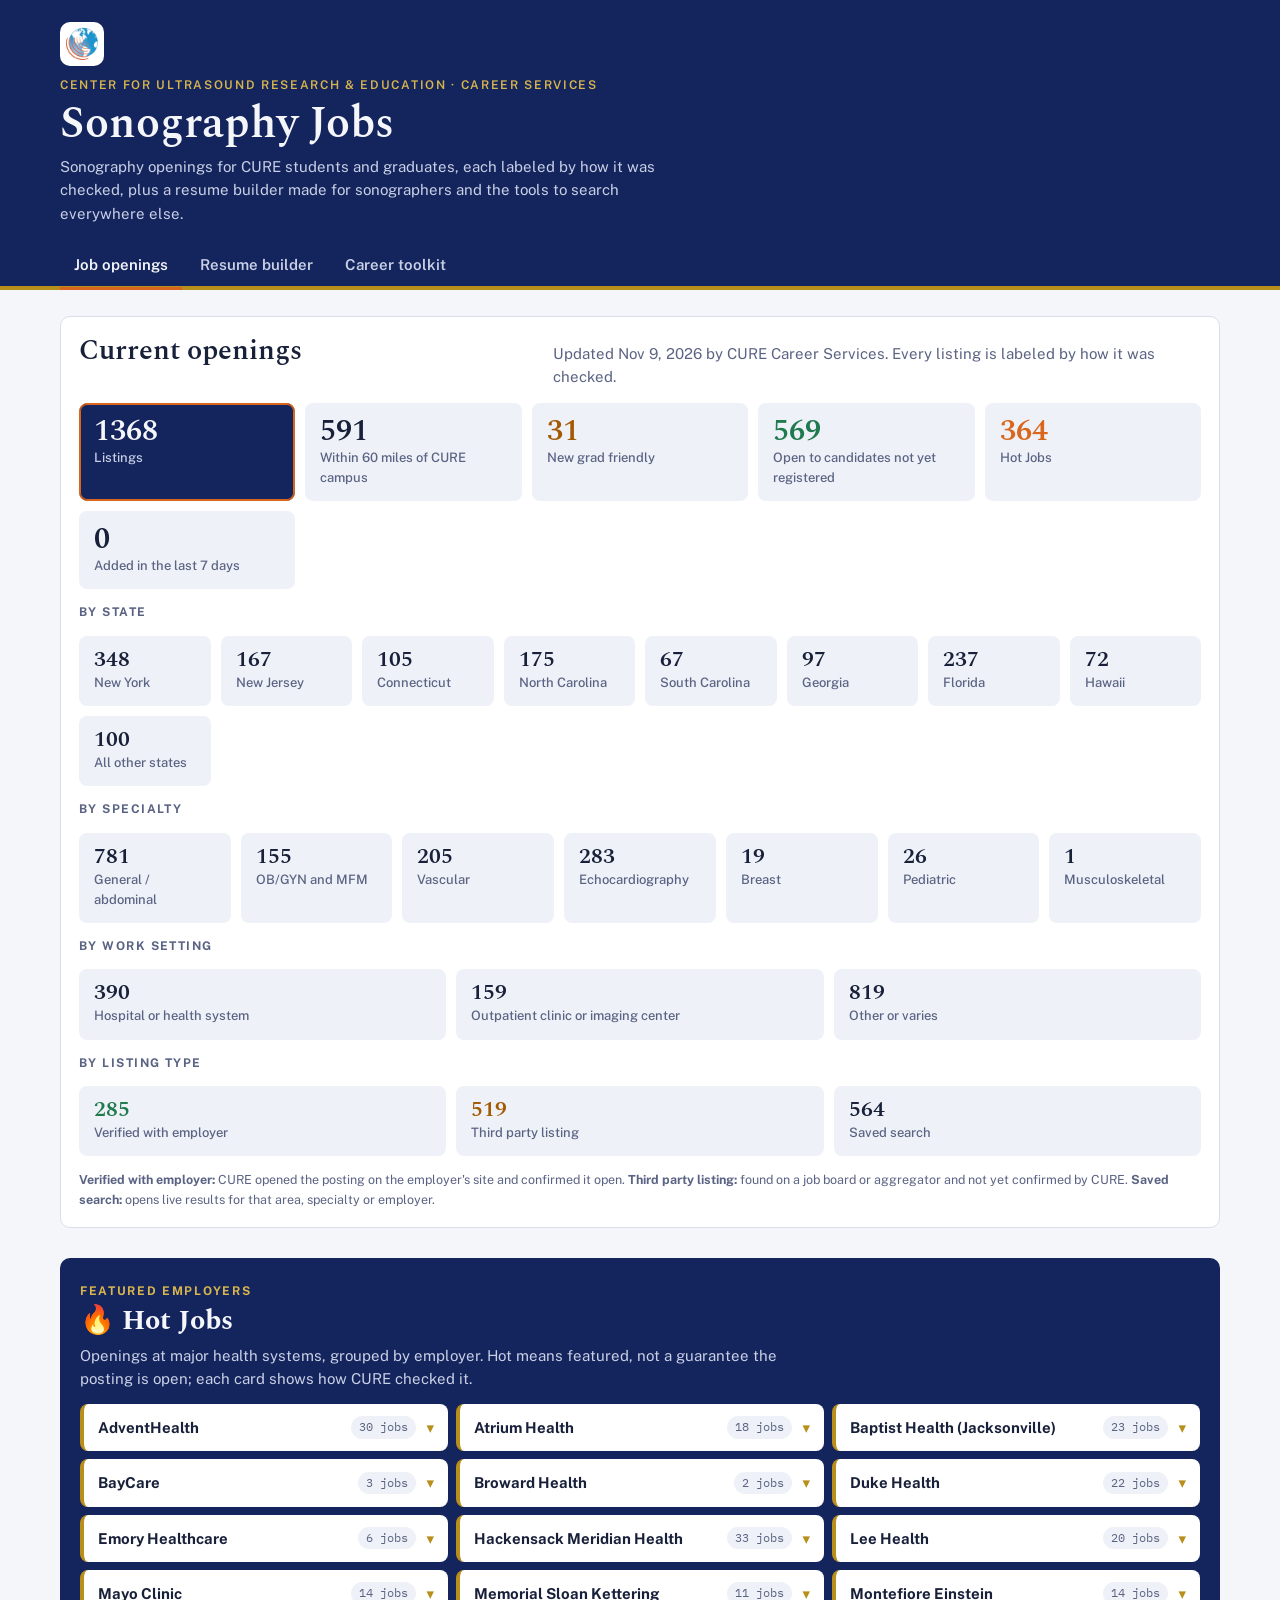
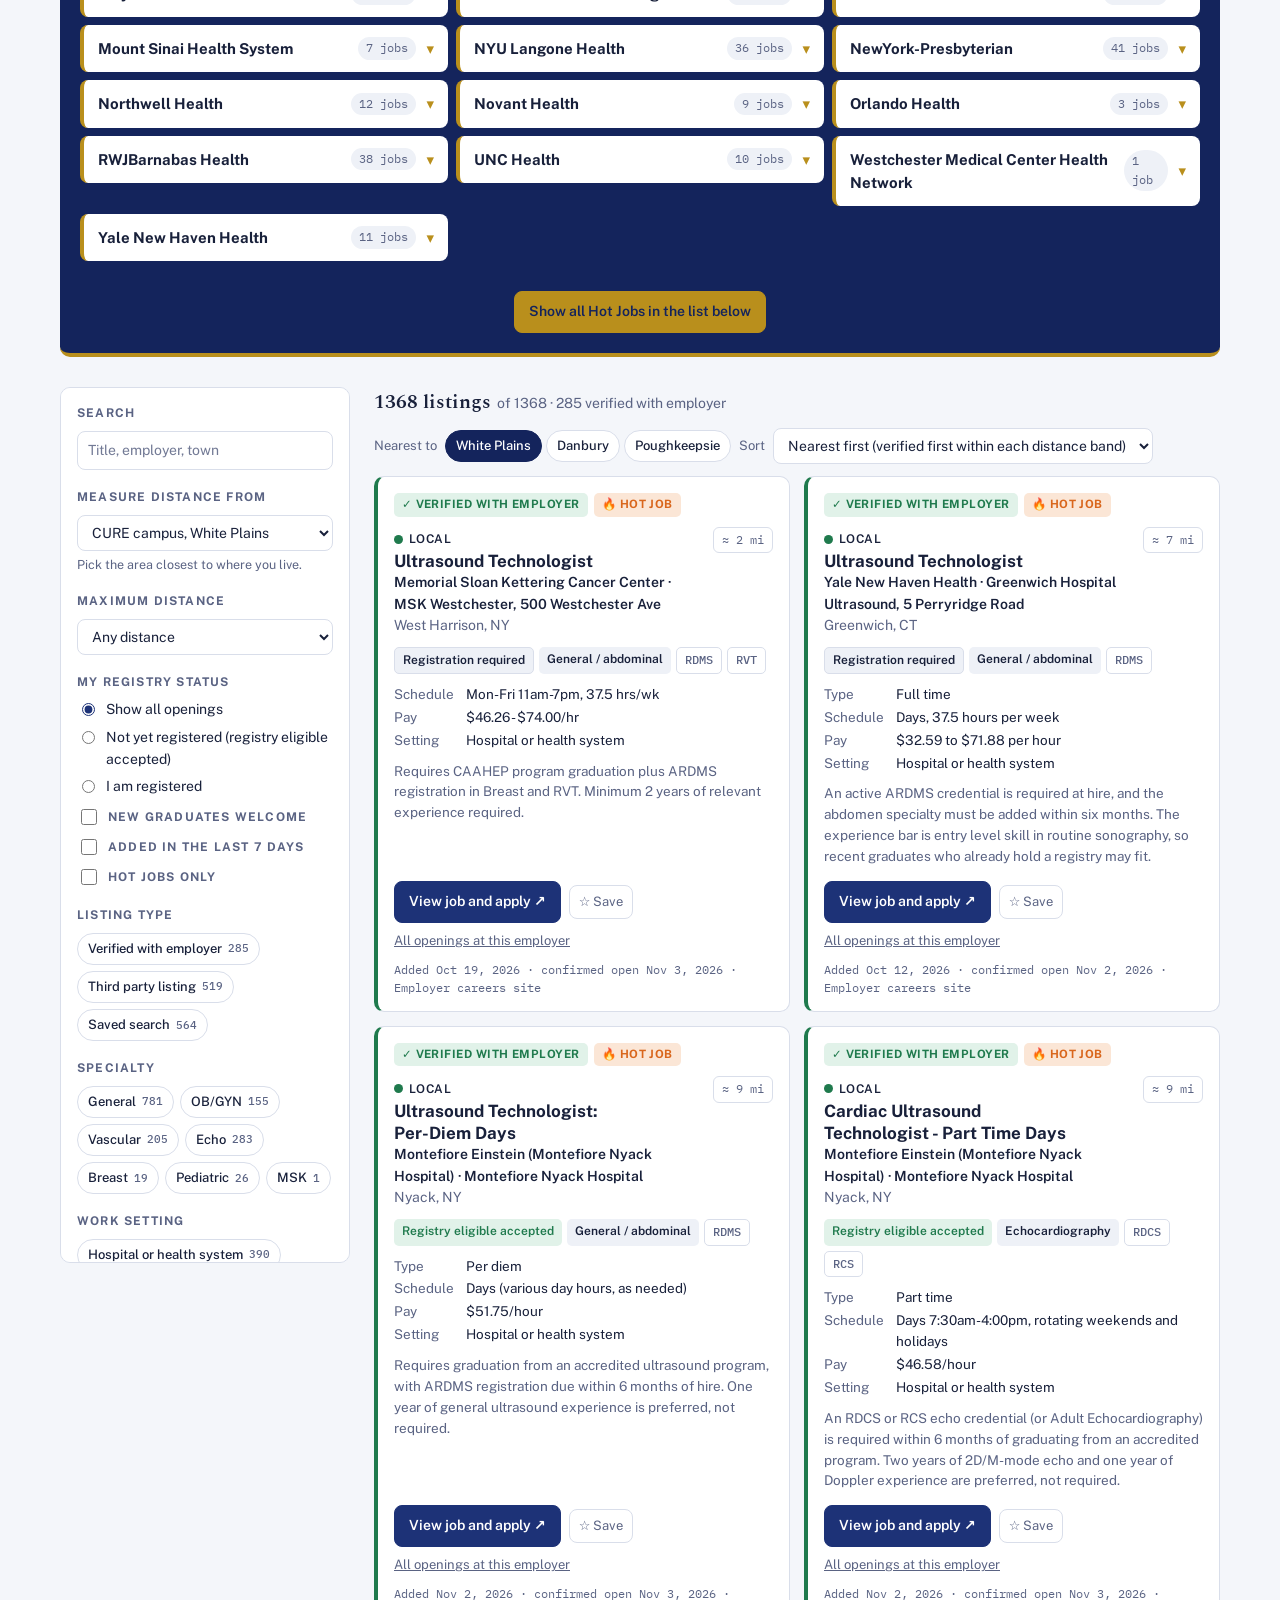
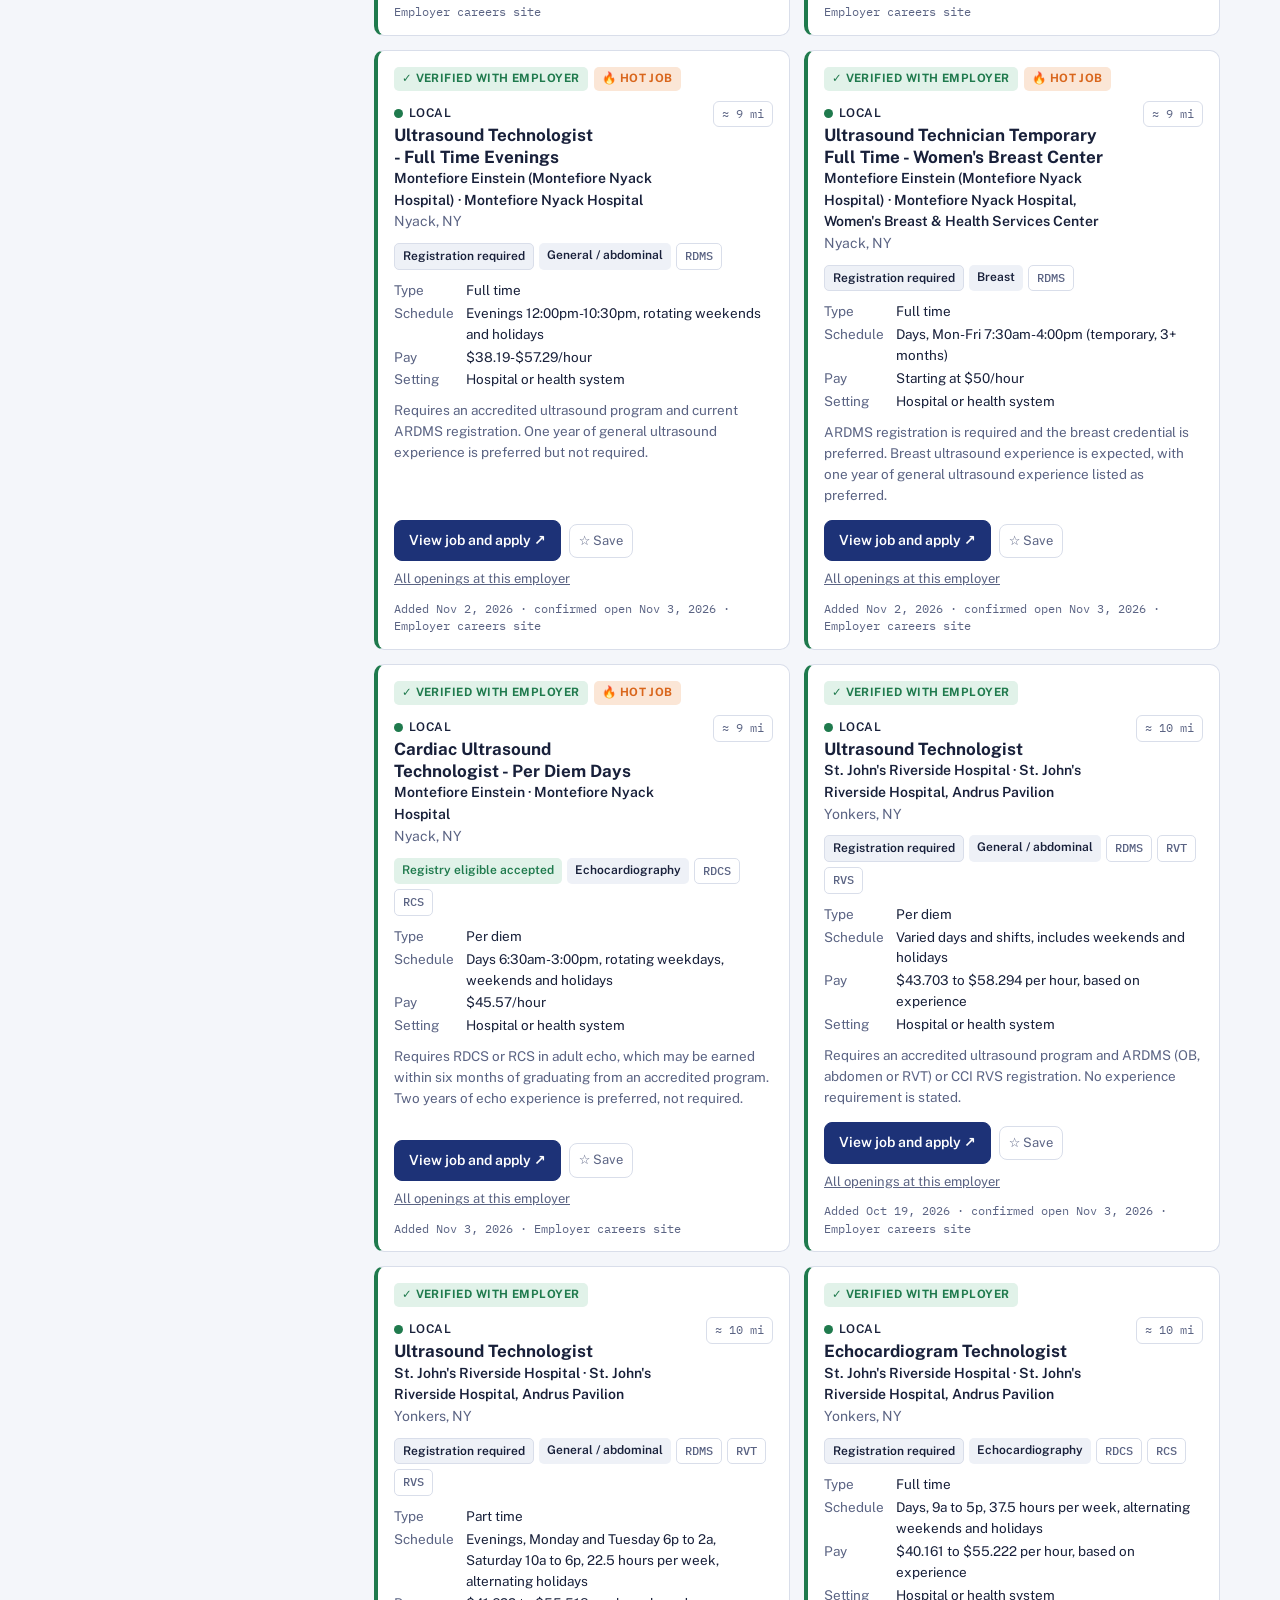
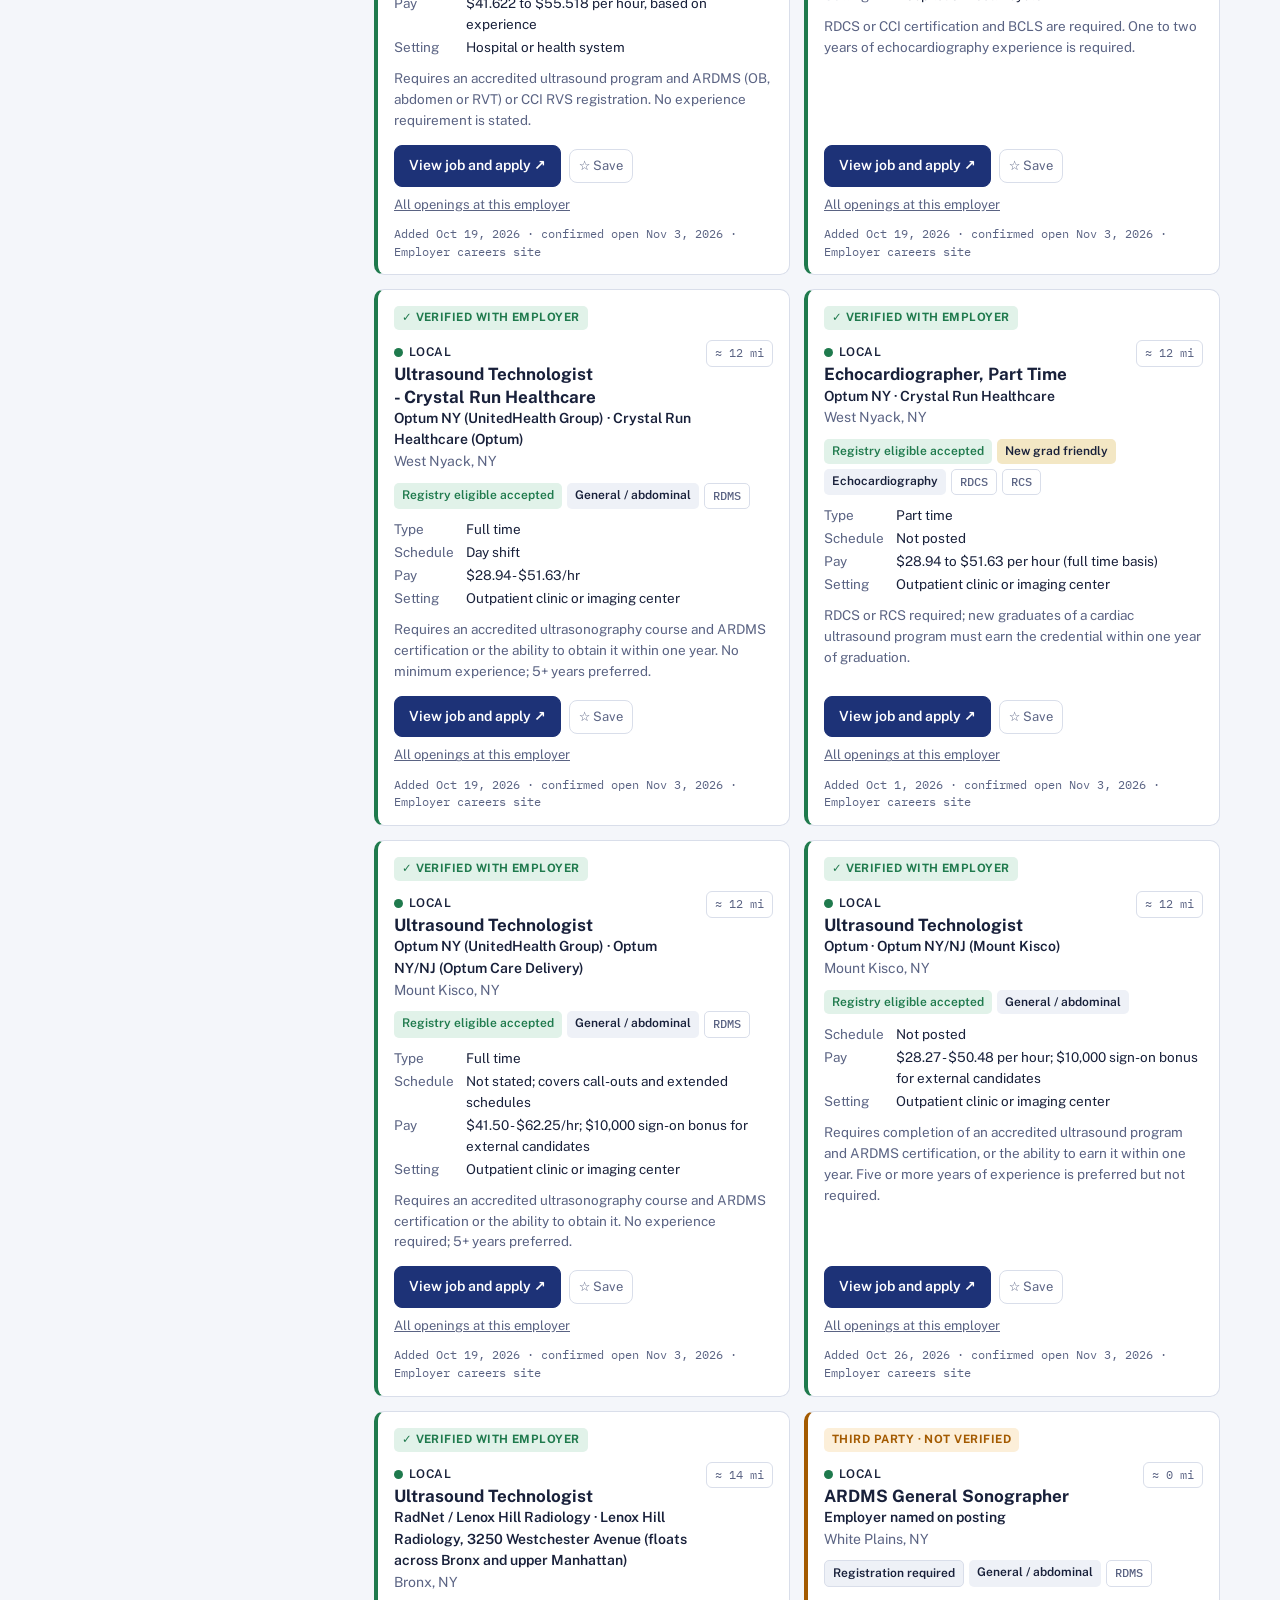
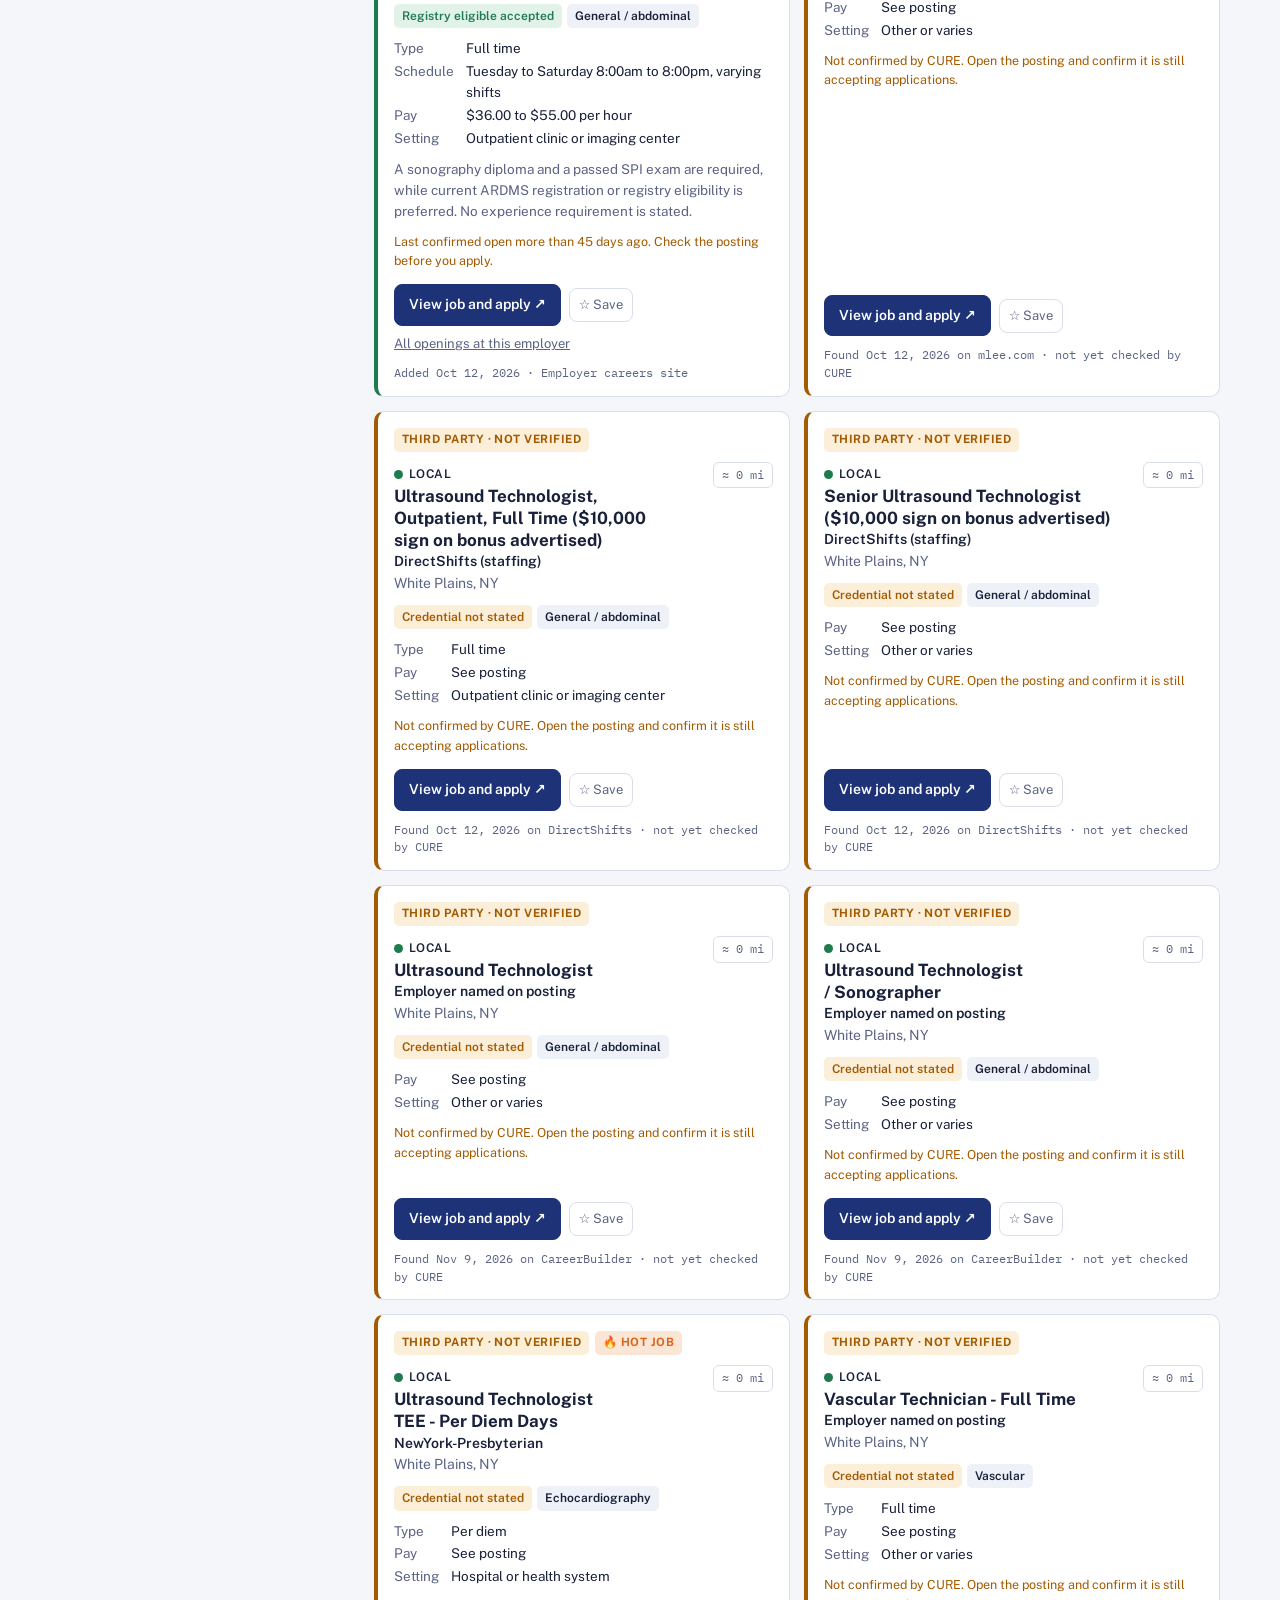
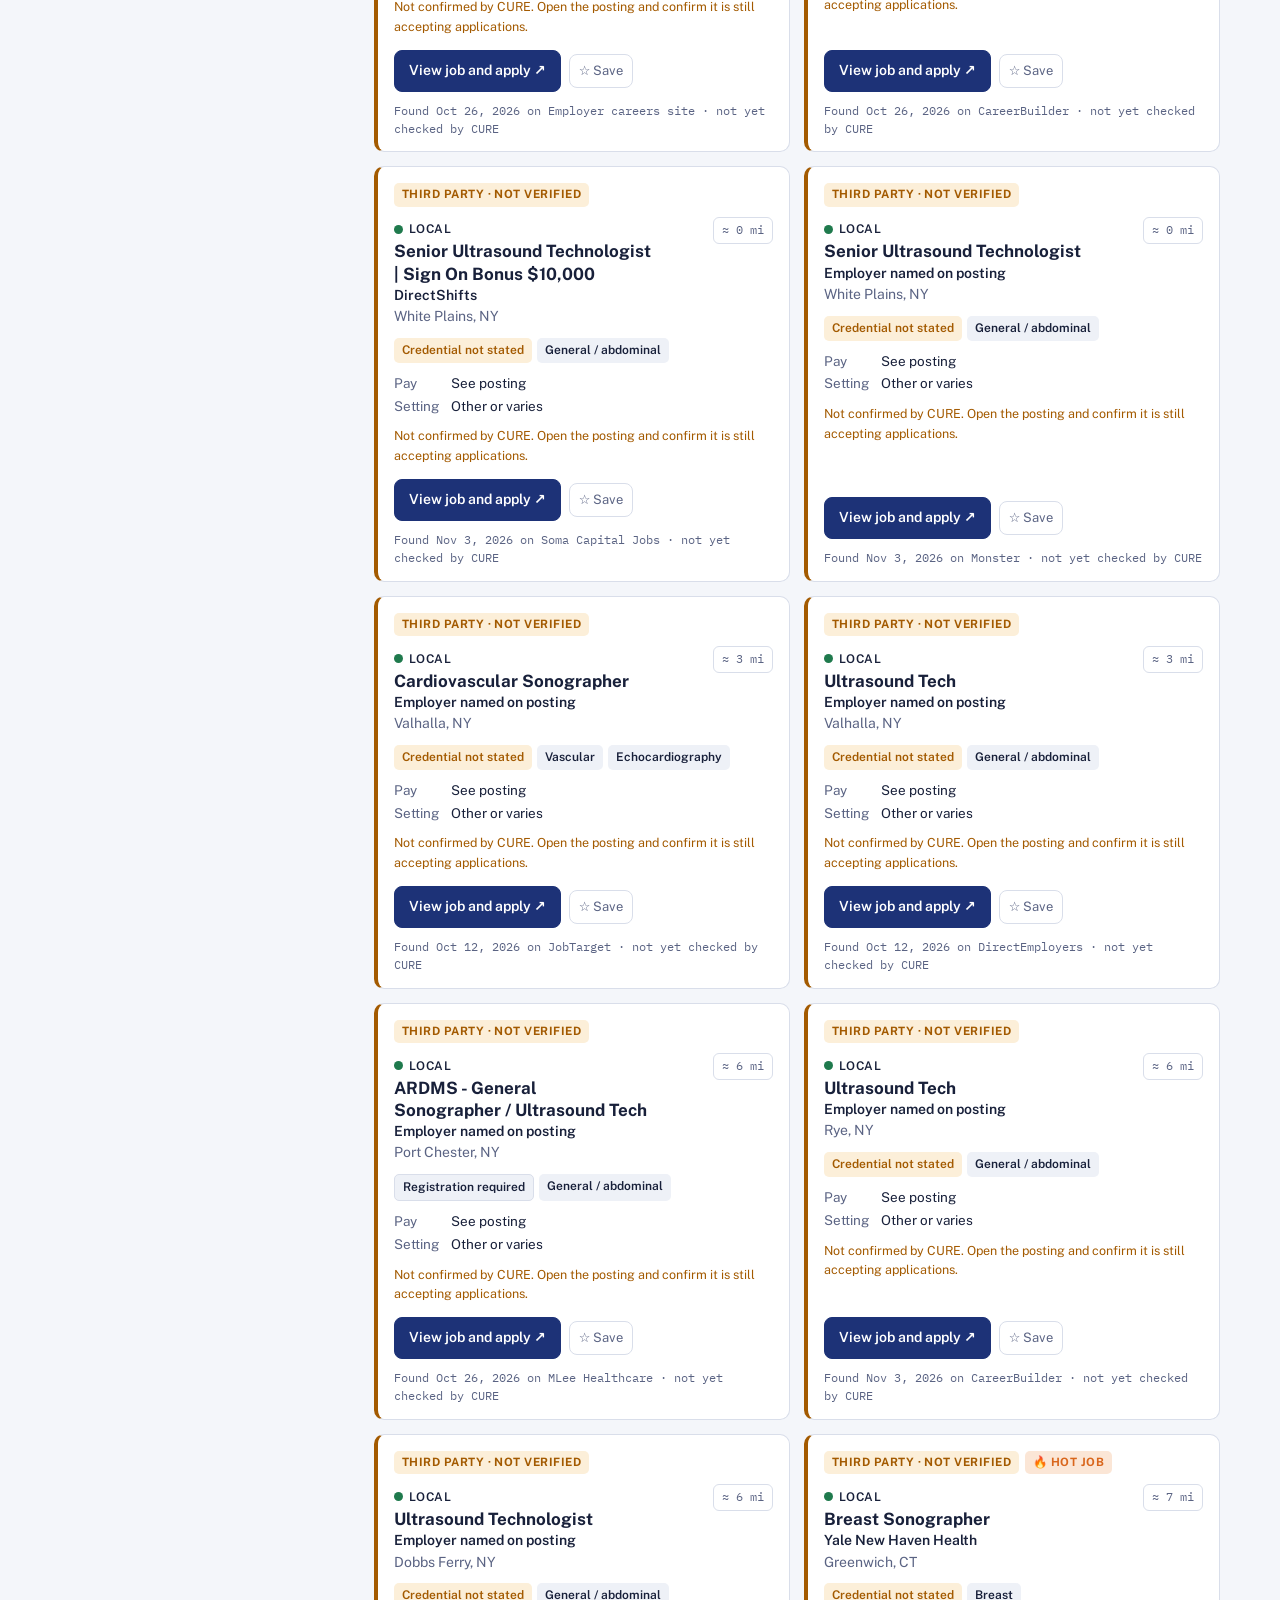
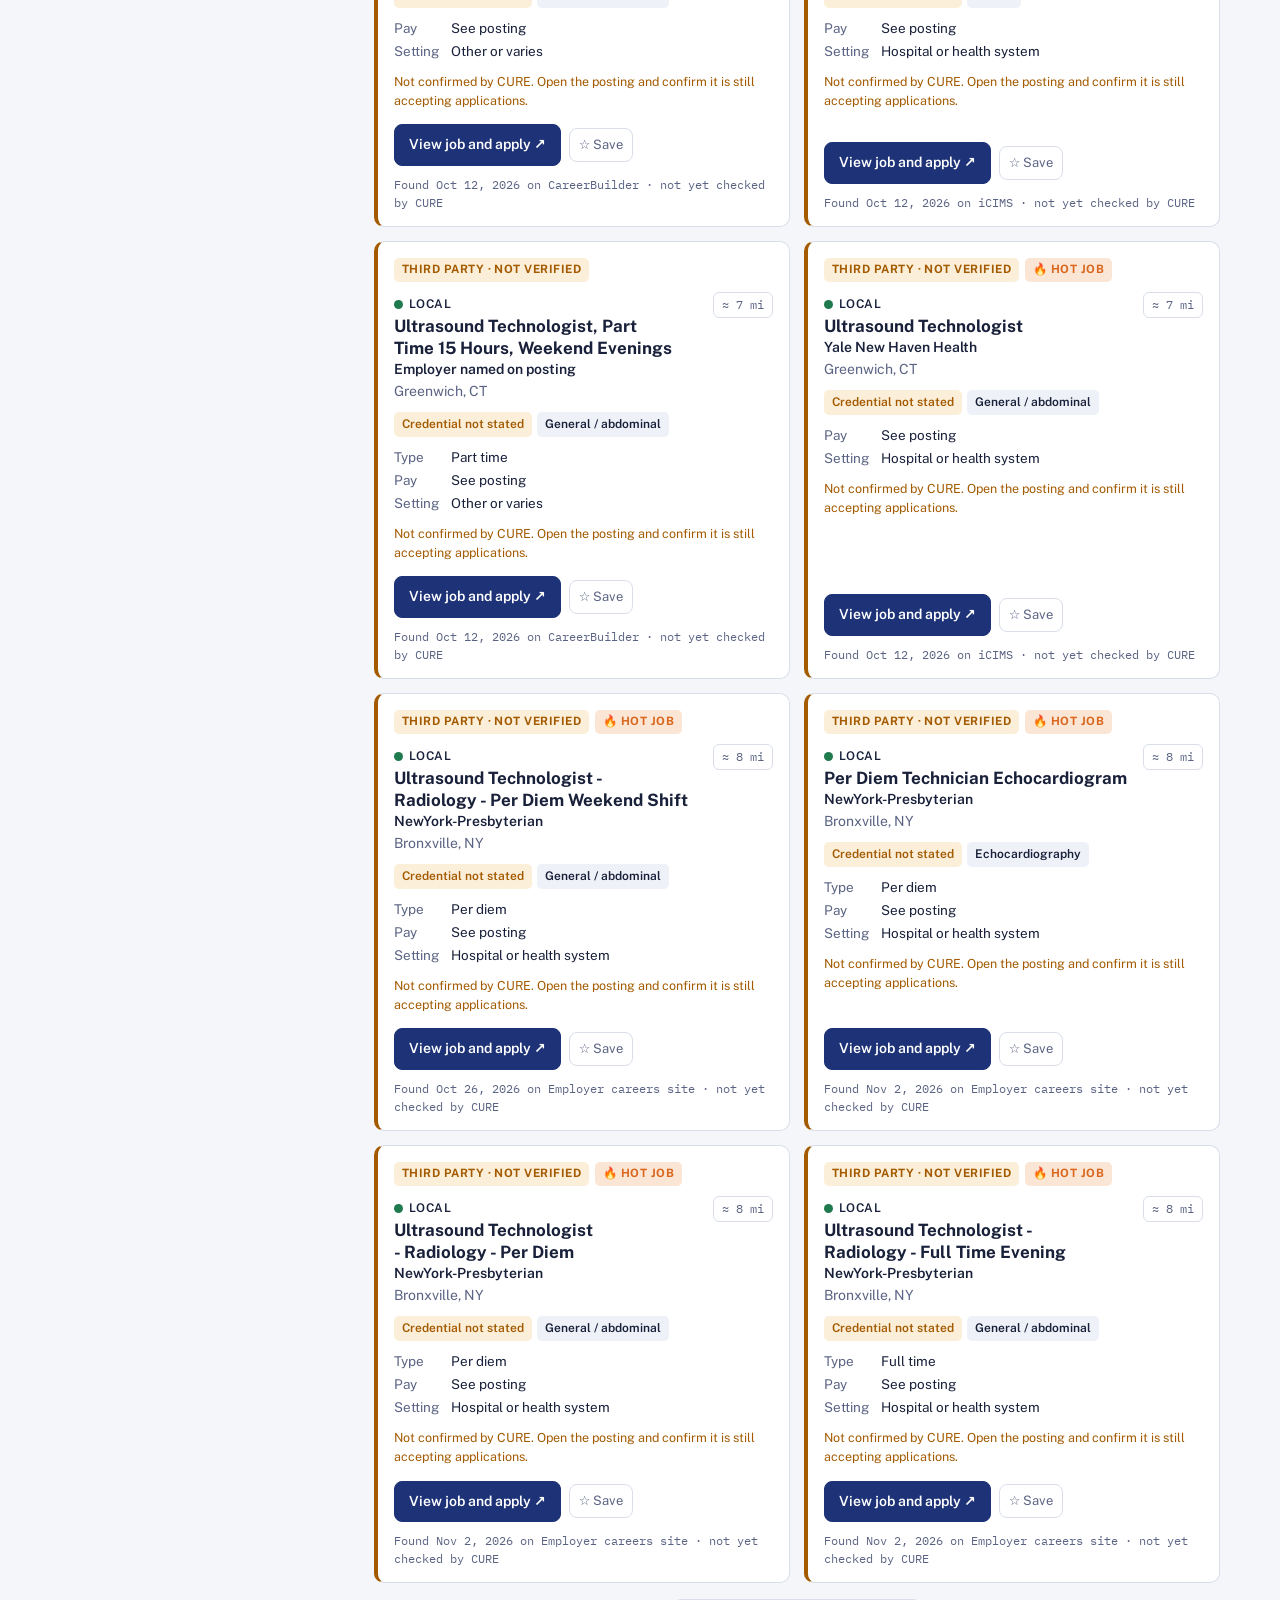
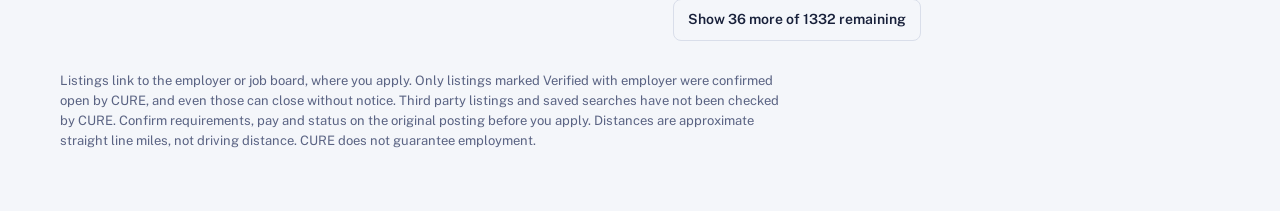
==== commit d22cef7b: "Weekly listings refresh 2026-11-09" ====
--- a/jobs/index.html
+++ b/jobs/index.html
@@ -24,7 +24,7 @@
 <body>
 <div id="app"></div>
 <noscript><p style="padding:20px">CURE Jobs needs JavaScript turned on.</p></noscript>
-<script type="application/json" id="cure-data">{"updated":"2026-11-03","contact":{"office":"Career Services","where":"CURE, 333 Westchester Avenue, Suite W101, White Plains, NY","how":"Stop by Career Services or ask your Program Director to connect you with the Career Services Manager."},"jobs":[{"id":"nyu-23047434","title":"Ultrasound Technologist, Part Time Nights","employer":"NYU Langone Health","facility":"NYU Langone, Manhattan","city":"New York","state":"NY","town":"Manhattan, NY","lat":40.7421,"lng":-73.9739,"region":"nyc","mods":["general"],"type":"Part time","shift":"Nights, Sunday and Monday, 12a to 8a","pay":"$60.02 to $67.13 per hour","reg":"required","creds":["RDMS","RVT"],"newgrad":false,"url":"https://jobs.nyulangone.org/job/23047434/ultrasound-technologist-manhattan-part-time-night-shift-new-york-ny/","employerUrl":"https://jobs.nyulangone.org/","notes":"ARDMS registration and a certificate from an approved ultrasound or vascular program are minimum requirements; RDMS and RVT preferred.","source":"Employer careers site","added":"2026-10-01","checked":"2026-11-03","status":"verified","setting":"hospital","hot":true,"hotGroup":"NYU Langone Health"},{"id":"nyu-21912408","title":"Ultrasound Technologist, Registered, 18.75 Hours","employer":"NYU Langone Health","facility":"NYU Langone Hospital Long Island","city":"Mineola","state":"NY","town":"Mineola / Garden City, NY","lat":40.7409,"lng":-73.6423,"region":"li","mods":["general"],"type":"Part time","shift":"Weekends: Saturday 10a to 8p, Sunday 8a to 6p","pay":"$54.63 to $60.80 per hour","reg":"required","creds":["RDMS","RVT"],"newgrad":false,"url":"https://jobs.nyulangone.org/job/21912408/ultrasound-technologist-registered-18-75-hours-per-week-hospital-mineola-ny/","employerUrl":"https://jobs.nyulangone.org/","notes":"Requires a diploma from an accredited two year ultrasound program and registration as a diagnostic sonographer or vascular technologist.","source":"Employer careers site","added":"2026-10-01","checked":"2026-11-03","status":"verified","setting":"hospital","hot":true,"hotGroup":"NYU Langone Health"},{"id":"hmh-77048705424","title":"Ultrasound Technologist, Maternal Fetal Medicine","employer":"Hackensack Meridian Health","facility":"Hackensack University Medical Center","city":"Hackensack","state":"NJ","town":"Hackensack, NJ","lat":40.8838,"lng":-74.0566,"region":"nj","mods":["obgyn"],"type":"Full time","shift":"Day shift","pay":"Not posted","reg":"required","creds":["RDMS"],"newgrad":false,"url":"https://jobs.hackensackmeridianhealth.org/job/hackensack/ultrasound-technologist-mfm-full-time/19511/77048705424","employerUrl":"https://jobs.hackensackmeridianhealth.org/","notes":"RDMS required. Nuchal translucency certification preferred.","source":"Employer careers site","added":"2026-10-01","checked":"2026-11-03","status":"verified","setting":"hospital","hot":true,"hotGroup":"Hackensack Meridian Health"},{"id":"hmh-73248430928","title":"Vascular Technologist","employer":"Hackensack Meridian Health","facility":"Hackensack University Medical Center","city":"Hackensack","state":"NJ","town":"Hackensack, NJ","lat":40.8838,"lng":-74.0566,"region":"nj","mods":["vascular"],"type":"Full time","shift":"Day shift","pay":"Not posted","reg":"required","creds":["RVT"],"newgrad":false,"url":"https://jobs.hackensackmeridianhealth.org/job/hackensack/vascular-technologist-full-time/19511/73248430928","employerUrl":"https://jobs.hackensackmeridianhealth.org/","notes":"RVT required; RVS preferred. Prior hospital experience preferred, not required.","source":"Employer careers site","added":"2026-10-01","checked":"2026-11-03","status":"verified","setting":"hospital","hot":true,"hotGroup":"Hackensack Meridian Health"},{"id":"hmh-95638945072","title":"Vascular Technologist, Per Diem","employer":"Hackensack Meridian Health","facility":"JFK University Medical Center","city":"Edison","state":"NJ","town":"Edison / Iselin, NJ","lat":40.539,"lng":-74.3685,"region":"nj","mods":["vascular"],"type":"Per diem","shift":"Evening shift","pay":"From $37.69 per hour","reg":"required","creds":["RVT","RVS"],"newgrad":true,"url":"https://jobs.hackensackmeridianhealth.org/job/edison/vascular-technologist-per-diem/19511/95638945072","employerUrl":"https://jobs.hackensackmeridianhealth.org/","notes":"RVT or RVS required. Accepts one to two years of experience or a new graduate of an accredited program.","source":"Employer careers site","added":"2026-10-01","checked":"2026-11-03","status":"verified","setting":"hospital","hot":true,"hotGroup":"Hackensack Meridian Health"},{"id":"hmh-95104762944","title":"Ultrasound Technologist, Health and Wellness Center","employer":"Hackensack Meridian Health","facility":"Carrier Clinic","city":"Iselin","state":"NJ","town":"Edison / Iselin, NJ","lat":40.5754,"lng":-74.3224,"region":"nj","mods":["general","vascular"],"type":"Per diem","shift":"Weekends, Saturdays 8a to 5p preferred","pay":"From $44.30 per hour","reg":"required","creds":["RDMS","RVT","RT(S)","RVS"],"newgrad":false,"url":"https://jobs.hackensackmeridianhealth.org/job/iselin/ultrasound-technologist-health-and-wellness-center/19511/95104762944","employerUrl":"https://jobs.hackensackmeridianhealth.org/","notes":"One of RVT, RDMS, RT(S) or RVS required. One year of clinical ultrasound experience preferred.","source":"Employer careers site","added":"2026-10-01","checked":"2026-10-05","status":"verified","setting":"outpatient","hot":true,"hotGroup":"Hackensack Meridian Health"},{"id":"hmh-98047631472","title":"Ultrasound Technologist, Per Diem","employer":"Hackensack Meridian Health","facility":"HMH Physician Services","city":"Asbury Park","state":"NJ","town":"Asbury Park / Neptune, NJ","lat":40.2204,"lng":-74.0121,"region":"nj","mods":["general"],"type":"Per diem","shift":"Day shift","pay":"From $44.30 per hour","reg":"required","creds":["RDMS"],"newgrad":false,"url":"https://jobs.hackensackmeridianhealth.org/job/asbury-park/ultrasound-technologist/19511/98047631472","employerUrl":"https://jobs.hackensackmeridianhealth.org/","notes":"RDMS and BLS required. One year of ultrasound experience preferred.","source":"Employer careers site","added":"2026-10-01","checked":"2026-11-03","status":"verified","setting":"outpatient","hot":true,"hotGroup":"Hackensack Meridian Health"},{"id":"optum-92872100080","title":"Ultrasound Technologist II, Part Time OB/GYN","employer":"Optum NY","facility":"Optum NY, Syosset","city":"Syosset","state":"NY","town":"Syosset / Hicksville, NY","lat":40.8262,"lng":-73.5021,"region":"li","mods":["obgyn"],"type":"Part time","shift":"Not posted","pay":"$28.94 to $51.63 per hour (full time basis), sign on bonus advertised","reg":"eligible","creds":["RDMS"],"newgrad":true,"url":"https://careers.unitedhealthgroup.com/job/syosset/optum-ny-pt-obgyn-ultrasound-technologist/34088/92872100080","employerUrl":"https://careers.unitedhealthgroup.com/","notes":"ARDMS certification or the ability to obtain it. Completion of an accredited ultrasonography course required.","source":"Employer careers site","added":"2026-10-01","checked":"2026-11-03","status":"verified","setting":"outpatient"},{"id":"northwell-23485793","title":"Ultrasound Technologist","employer":"Northwell Health","facility":"Northwell Physician Partners, Lenox Hill","city":"New York","state":"NY","town":"Manhattan, NY","lat":40.7739,"lng":-73.9605,"region":"nyc","mods":["general","obgyn"],"type":"Full time","shift":"Days, 8:30a to 5p","pay":"$85,090 to $147,220 per year","reg":"required","creds":["RDMS","RDCS","RCS","RVT","RVS","RT(S)"],"newgrad":false,"url":"https://jobs.northwell.edu/job-3/23485793/ultrasound-technologist-new-york-ny/","employerUrl":"https://jobs.northwell.edu/","notes":"One registry credential required, plus one to three years of experience. Maternal fetal medicine experience preferred.","source":"Employer careers site","added":"2026-10-01","checked":"2026-11-03","status":"verified","setting":"outpatient","hot":true,"hotGroup":"Northwell Health"},{"id":"northwell-23281902","title":"Ultrasound Technologist, Per Diem","employer":"Northwell Health","facility":"North Fork Radiology","city":"Riverhead","state":"NY","town":"Riverhead, NY","lat":40.917,"lng":-72.662,"region":"li","mods":["general"],"type":"Per diem","shift":"Weekdays and weekends, 8a to 4:30p","pay":"$67.39 per hour","reg":"required","creds":["RDMS","RDCS","RCS","RVT","RVS","RT(S)","RT(VS)"],"newgrad":false,"url":"https://jobs.northwell.edu/job-3/23281902/ultrasound-technologist-riverhead-ny/","employerUrl":"https://jobs.northwell.edu/","notes":"One registry credential and one to three years of experience required.","source":"Employer careers site","added":"2026-10-01","checked":"2026-11-03","status":"verified","setting":"outpatient","hot":true,"hotGroup":"Northwell Health"},{"id":"optum-96162114320","title":"Ultrasound Technologist II","employer":"Optum NY","facility":"Optum NY/NJ, Poughkeepsie","city":"Poughkeepsie","state":"NY","town":"Poughkeepsie, NY","lat":41.7004,"lng":-73.921,"region":"whv","mods":["general"],"type":"Full time","shift":"Not posted","pay":"$41.50 to $62.25 per hour, sign on bonus advertised","reg":"eligible","creds":["RDMS"],"newgrad":false,"url":"https://careers.unitedhealthgroup.com/job/poughkeepsie/ultrasound-technologist/34088/96162114320","employerUrl":"https://careers.unitedhealthgroup.com/","notes":"ARDMS certification or the ability to obtain it.","source":"Employer careers site","posted":"2026-08-27","added":"2026-10-01","checked":"2026-11-03","status":"verified","setting":"outpatient"},{"id":"optum-96887683248","title":"Echo Technologist","employer":"Optum NY","facility":"Putnam Hospital Center and Katonah Cardiology","city":"Katonah","state":"NY","town":"Katonah, NY","lat":41.259,"lng":-73.6851,"region":"whv","mods":["echo"],"type":"Full time","shift":"Monday at Putnam Hospital; Tuesday to Friday at Katonah Cardiology","pay":"$29 to $52 per hour, sign on bonus advertised","reg":"required","creds":["RDCS","RCS"],"newgrad":false,"url":"https://careers.unitedhealthgroup.com/job/katonah/echo-technologist/34088/96887683248","employerUrl":"https://careers.unitedhealthgroup.com/","notes":"ARDMS or CCI cardiac registration required.","source":"Employer careers site","posted":"2026-06-24","added":"2026-10-01","checked":"2026-11-03","status":"verified","setting":"hospital"},{"id":"optum-93760954992","title":"Echocardiographer, Part Time","employer":"Optum NY","facility":"Crystal Run Healthcare","city":"West Nyack","state":"NY","town":"West Nyack / Nyack, NY","lat":41.0965,"lng":-73.9732,"region":"whv","mods":["echo"],"type":"Part time","shift":"Not posted","pay":"$28.94 to $51.63 per hour (full time basis)","reg":"eligible","creds":["RDCS","RCS"],"newgrad":true,"url":"https://careers.unitedhealthgroup.com/job/west-nyack/echocardiographer-part-time-crystal-run-healthcare/34088/93760954992","employerUrl":"https://careers.unitedhealthgroup.com/","notes":"RDCS or RCS required; new graduates of a cardiac ultrasound program must earn the credential within one year of graduation.","source":"Employer careers site","posted":"2026-04-09","added":"2026-10-01","checked":"2026-11-03","status":"verified","setting":"outpatient"},{"id":"ochsner-89346150480","title":"Sonographer, New Grad","employer":"Ochsner Health","facility":"Ochsner Medical Center","city":"New Orleans","state":"LA","lat":29.9511,"lng":-90.0715,"region":"reloc","mods":["general"],"type":"Full time","shift":"Not posted","pay":"Sign on bonus up to $20,000 advertised","reg":"eligible","creds":["RDMS"],"newgrad":true,"url":"https://careers.ochsner.org/job/new-orleans/sonographer-new-grad-all-locations/47519/89346150480","employerUrl":"https://careers.ochsner.org/","notes":"New graduate role. RDMS must be earned within one year of hire.","source":"Employer careers site","added":"2026-10-01","checked":"2026-11-03","status":"verified","setting":"hospital"},{"id":"atrium-23902829","title":"Ultrasound Tech, PRN","employer":"Atrium Health (Advocate Health)","facility":"Carolinas Medical Center","city":"Charlotte","state":"NC","lat":35.2271,"lng":-80.8431,"region":"south","mods":["general"],"type":"Per diem","shift":"Days, Monday to Saturday","pay":"$42.00 per hour","reg":"required","creds":["RDMS","RT(S)"],"newgrad":false,"url":"https://careers.advocatehealth.org/job/23902829/ultrasound-tech-prn-charlotte-nc/","employerUrl":"https://careers.advocatehealth.org/","notes":"ARDMS or ARRT sonography certification and BLS required.","source":"Employer careers site","added":"2026-10-01","checked":"2026-11-03","status":"verified","setting":"hospital"},{"city":"North Bergen","creds":[],"employer":"Hackensack Meridian Health","employerUrl":"https://jobs.hackensackmeridianhealth.org/","facility":"Palisades Medical Center","lat":40.8043,"lng":-74.0121,"mods":["echo"],"newgrad":false,"notes":"Graduate of an approved cardiovascular program with BLS; a cardiac registry (posting says RCT) or eligibility is preferred, not required. One year of echo experience is asked for.","pay":"$43.82 per hour","reg":"eligible","region":"nj","shift":"Day shift","source":"Employer careers site","state":"NJ","title":"Cardiac Ultrasound Tech, Per Diem","type":"Per diem","url":"https://jobs.hackensackmeridianhealth.org/job/north-bergen/cardiac-ultrasound-tech-per-diem/19511/85746595728","id":"hmh-2025-169641","added":"2026-10-05","checked":"2026-11-03","status":"verified","setting":"hospital","hot":true,"hotGroup":"Hackensack Meridian Health"},{"city":"Manhasset","creds":["RVT","RVS"],"employer":"Northwell Health","employerUrl":"https://jobs.northwell.edu/","facility":"North Shore University Hospital","lat":40.7979,"lng":-73.6996,"mods":["vascular"],"newgrad":false,"notes":"Current RVT or RVS required, with one to three years of vascular experience and a technical school diploma.","pay":"$60.32 to $70.76 per hour","reg":"required","region":"li","shift":"2p to 12a","source":"Employer careers site","state":"NY","title":"Vascular Technologist, Part Time","type":"Part time","url":"https://jobs.northwell.edu/job-3/23365261/vascular-technologist-manhasset-ny/","id":"northwell-188230","added":"2026-10-05","checked":"2026-11-03","status":"verified","setting":"hospital","hot":true,"hotGroup":"Northwell Health"},{"city":"Mineola","creds":["RDMS","RVT"],"employer":"NYU Langone Health","employerUrl":"https://jobs.nyulangone.org/","facility":"NYU Langone Hospital Long Island","lat":40.7409,"lng":-73.6423,"mods":["general"],"newgrad":false,"notes":"Requires graduation from an accredited two year ultrasound program and RDMS or RVT. Three years of experience preferred.","pay":"$60.00 per hour","reg":"required","region":"li","shift":"Variable day shifts including weekends and holidays","source":"Employer careers site","state":"NY","title":"Ultrasound Technologist, General, Per Diem","town":"Mineola / Garden City, NY","type":"Per diem","url":"https://jobs.nyulangone.org/job/23687961/ultrasound-technologist-general-per-diem-hospital-mineola-ny/","id":"nyu-RR00122871","added":"2026-10-05","checked":"2026-11-03","status":"verified","setting":"hospital","hot":true,"hotGroup":"NYU Langone Health"},{"city":"Poughkeepsie","creds":["RDMS"],"employer":"Optum NY","employerUrl":"https://careers.unitedhealthgroup.com/","facility":"Optum, Poughkeepsie","lat":41.7004,"lng":-73.921,"mods":["general"],"newgrad":false,"notes":"ARDMS certification and completion of an accredited ultrasound program are required. Five years of experience is preferred but not required.","pay":"$28.27 to $50.48 per hour (full time basis), $5,000 sign on bonus for external candidates","posted":"2026-03-17","reg":"required","region":"whv","shift":"Not posted","source":"Employer careers site","state":"NY","title":"Ultrasound Technologist, Per Diem","town":"Poughkeepsie, NY","type":"Per diem","url":"https://careers.unitedhealthgroup.com/job/poughkeepsie/ultrasound-technologist-per-diem/34088/92872070256","id":"optum-2286483","added":"2026-10-05","checked":"2026-11-03","status":"verified","setting":"outpatient"},{"city":"Howard Beach","creds":["RDMS"],"employer":"Optum NY","employerUrl":"https://careers.unitedhealthgroup.com/","facility":"Optum outpatient imaging center, Howard Beach","lat":40.6571,"lng":-73.843,"mods":["general","breast","vascular"],"newgrad":false,"notes":"ARDMS certification and an accredited ultrasound program are required, plus breast and general vascular ultrasound experience. Two or more years of experience preferred.","pay":"$28.94 to $51.63 per hour (full time basis), $10,000 sign on bonus for external candidates","posted":"2026-05-04","reg":"required","region":"nyc","shift":"Monday to Friday, 8a to 4:30p or 8:30a to 5p","source":"Employer careers site","state":"NY","title":"Ultrasound Technologist, All Inclusive, Full Time","town":"Queens, NY","type":"Full time","url":"https://careers.unitedhealthgroup.com/job/new-york/ultrasound-technologist-all-inclusive-full-time-howard-beach-ny/34088/94706793120","id":"optum-2360794","added":"2026-10-05","checked":"2026-11-03","status":"verified","setting":"outpatient"},{"id":"optum-2370435","title":"MFM Ultrasound Tech - Crystal Run Healthcare - Per Diem","employer":"Optum NY (Crystal Run Healthcare)","facility":"Crystal Run Healthcare","city":"Middletown","state":"NY","town":"Middletown, NY","lat":41.4459,"lng":-74.4229,"region":"whv","mods":["obgyn"],"type":"Per diem","shift":"Not posted","pay":"$41.50 to $62.25 per hour (range stated as based on full time employment)","reg":"required","creds":["RDMS"],"newgrad":false,"url":"https://careers.unitedhealthgroup.com/job/middletown/mfm-ultrasound-tech-crystal-run-healthcare-per-diem/34088/96248035680","employerUrl":"https://careers.unitedhealthgroup.com","notes":"Per diem MFM role that requires an accredited ultrasonography course and ARDMS certification. No experience is required, though two or more years is preferred.","source":"Employer careers site","posted":"2026-06-10","added":"2026-10-12","checked":"2026-11-03","status":"verified","setting":"outpatient"},{"id":"nuvance-oVdaAfwC","title":"Ultrasound Technologist-Per Diem-Evening","employer":"Northwell Health (Nuvance Health)","facility":"Putnam Hospital Center","city":"Carmel","state":"NY","town":"Carmel / Putnam, NY","lat":41.43,"lng":-73.6801,"region":"whv","mods":["general"],"type":"Per diem","shift":"Evening","pay":"$46.58 to $61.15","reg":"eligible","creds":["RDMS"],"newgrad":true,"url":"https://jobs.jobvite.com/nuvance/job/oVdaAfwC","employerUrl":"https://jobs.jobvite.com/nuvance/jobs","notes":"Requires graduation from an approved sonography program and RDMS registration or registry eligibility. Prior experience is preferred, and the posting says new graduates may be acceptable.","source":"Employer careers site","added":"2026-10-12","checked":"2026-11-03","status":"verified","setting":"hospital","hot":true,"hotGroup":"Northwell Health"},{"id":"nuvance-oXfjAfwP","title":"Ultrasound Technologist-Per Diem-Kingston","employer":"Northwell Health (Nuvance Health)","facility":"Northern Dutchess Hospital (Diagnostics/Imaging, Kingston)","city":"Kingston","state":"NY","town":"Kingston, NY","lat":41.927,"lng":-73.9974,"region":"whv","mods":["general"],"type":"Per diem","shift":"Not posted","pay":"$46.37 to $57.98","reg":"eligible","creds":["RDMS","RT(S)"],"newgrad":false,"url":"https://jobs.jobvite.com/nuvance/job/oXfjAfwP","employerUrl":"https://jobs.jobvite.com/nuvance/jobs","notes":"Requires graduation from an approved sonography school; RDMS or ARRT(S) is strongly preferred and unregistered hires must register within one year. Two years of experience is preferred, not required.","source":"Employer careers site","added":"2026-10-12","checked":"2026-11-03","status":"verified","setting":"hospital","hot":true,"hotGroup":"Northwell Health"},{"id":"nuvance-oLi3yfwo","title":"PRN Ultrasound Technologist - Northern OB/GYN","employer":"Northwell Health (Nuvance Health)","facility":"Nuvance Health Medical Practice, Northern OB/GYN","city":"Rhinebeck","state":"NY","lat":41.9268,"lng":-73.9124,"region":"whv","mods":["obgyn"],"type":"Per diem","shift":"8 hour shifts, 8:30am to 5:00pm","pay":"$36.53 to $67.90 per hour","reg":"eligible","creds":["RDMS","RT(S)"],"newgrad":false,"url":"https://jobs.jobvite.com/nuvance/job/oLi3yfwo","employerUrl":"https://jobs.jobvite.com/nuvance/jobs","notes":"OB/GYN office role requiring graduation from an approved sonography program; RDMS or ARRT(S) is preferred and unregistered hires must register within one year of hire. No experience requirement is stated.","source":"Employer careers site","added":"2026-10-12","checked":"2026-11-03","status":"verified","setting":"outpatient","hot":true,"hotGroup":"Northwell Health"},{"id":"nuvance-odkxAfwo","title":"Echocardiographer-Full Time-Day","employer":"Northwell Health (Nuvance Health)","facility":"Vassar Brothers Medical Center","city":"Poughkeepsie","state":"NY","town":"Poughkeepsie, NY","lat":41.7004,"lng":-73.921,"region":"whv","mods":["echo"],"type":"Full time","shift":"Day","pay":"$47.62 to $65.01","reg":"required","creds":["RDCS","RVT","RCS","RVS"],"newgrad":false,"url":"https://jobs.jobvite.com/nuvance/job/odkxAfwo","employerUrl":"https://jobs.jobvite.com/nuvance/jobs","notes":"Requires a sonography certificate from an accredited school plus ARDMS or CCI cardiac or vascular registration. The posting asks for two years of experience or registration through ARDMS or CCI.","source":"Employer careers site","added":"2026-10-12","checked":"2026-11-03","status":"verified","setting":"hospital","hot":true,"hotGroup":"Northwell Health"},{"id":"nuvance-oPpuAfw2","title":"Echocardiographer PDP-Day","employer":"Northwell Health (Nuvance Health)","facility":"Vassar Brothers Medical Center","city":"Poughkeepsie","state":"NY","town":"Poughkeepsie, NY","lat":41.7004,"lng":-73.921,"region":"whv","mods":["echo"],"type":"Per diem","shift":"Day","pay":"$47.62 to $65.01","reg":"required","creds":["RDCS","RVT","RCS","RVS"],"newgrad":false,"url":"https://jobs.jobvite.com/nuvance/job/oPpuAfw2","employerUrl":"https://jobs.jobvite.com/nuvance/jobs","notes":"Requires a sonography certificate from an accredited school plus ARDMS or CCI cardiac or vascular registration. The posting asks for two years of experience or registration through ARDMS or CCI.","source":"Employer careers site","added":"2026-10-12","checked":"2026-11-03","status":"verified","setting":"hospital","hot":true,"hotGroup":"Northwell Health"},{"id":"ynhh-90839","title":"Ultrasound Technologist","employer":"Yale New Haven Health","facility":"Greenwich Hospital Ultrasound, 5 Perryridge Road","city":"Greenwich","state":"CT","town":"Greenwich, CT","lat":41.0262,"lng":-73.6282,"region":"ct","mods":["general"],"type":"Full time","shift":"Days, 37.5 hours per week","pay":"$32.59 to $71.88 per hour","reg":"required","creds":["RDMS"],"newgrad":false,"url":"https://jobs.ynhhs.org/jobs/90839","employerUrl":"https://jobs.ynhhs.org/","notes":"An active ARDMS credential is required at hire, and the abdomen specialty must be added within six months. The experience bar is entry level skill in routine sonography, so recent graduates who already hold a registry may fit.","source":"Employer careers site","posted":"2026-09-03","added":"2026-10-12","checked":"2026-11-02","status":"verified","setting":"hospital","hot":true,"hotGroup":"Yale New Haven Health"},{"id":"ynhh-90314","title":"Ultrasound Technologist","employer":"Yale New Haven Health","facility":"Bridgeport Hospital, Commerce Park Ultrasound, 4699 Main St","city":"Bridgeport","state":"CT","town":"Bridgeport, CT","lat":41.1792,"lng":-73.1894,"region":"ct","mods":["general"],"type":"Full time","shift":"Days, 40 hours per week","pay":"$29.63 to $65.35 per hour","reg":"eligible","creds":["RDMS"],"newgrad":false,"url":"https://jobs.ynhhs.org/jobs/90314","employerUrl":"https://jobs.ynhhs.org/","notes":"ARDMS certification or registry eligibility is accepted. The posting asks for at least one year of experience.","source":"Employer careers site","posted":"2026-09-10","added":"2026-10-12","checked":"2026-11-03","status":"verified","setting":"hospital","hot":true,"hotGroup":"Yale New Haven Health"},{"id":"ynhh-87777","title":"Ultrasound Sonographer (Part Time and Per Diem Positions Available)","employer":"Yale New Haven Health","facility":"Yale New Haven Hospital Diagnostic Radiology Ultrasound, 1450 Chapel Street","city":"New Haven","state":"CT","town":"New Haven, CT","lat":41.3083,"lng":-72.9279,"region":"ct","mods":["general","vascular","obgyn"],"type":"Part time","shift":"Day, evening or night","pay":"$29.63 to $65.35 per hour","reg":"eligible","creds":["RDMS","RT(S)"],"newgrad":false,"url":"https://jobs.ynhhs.org/jobs/87777","employerUrl":"https://jobs.ynhhs.org/","notes":"ARRT sonography is accepted at hire, but RDMS abdomen must be earned within six months, vascular within twelve and OB/GYN within eighteen. Only entry level skills are asked for, and per diem slots (24 or 32 hours for part time) are also offered.","source":"Employer careers site","posted":"2026-05-07","added":"2026-10-12","checked":"2026-11-03","status":"verified","setting":"hospital","hot":true,"hotGroup":"Yale New Haven Health"},{"id":"ynhh-91679","title":"Adult Echo Sonographer","employer":"Yale New Haven Health","facility":"Heart and Vascular Center, 1450 Chapel Street","city":"New Haven","state":"CT","town":"New Haven, CT","lat":41.3083,"lng":-72.9279,"region":"ct","mods":["echo"],"type":"Full time","shift":"Days","pay":"$29.63 to $65.35 per hour","reg":"required","creds":["RDCS","RCS","RVT"],"newgrad":false,"url":"https://jobs.ynhhs.org/jobs/91679","employerUrl":"https://jobs.ynhhs.org/","notes":"RDCS or RCS in echocardiography is required, and BLS must be obtained within three months. Experience is entry level skill in routine heart and vascular imaging after an accredited program.","source":"Employer careers site","posted":"2026-10-02","added":"2026-10-12","checked":"2026-11-03","status":"verified","setting":"hospital","hot":true,"hotGroup":"Yale New Haven Health"},{"id":"ynhh-90832","title":"Adult Vascular Sonographer","employer":"Yale New Haven Health","facility":"Heart and Vascular Center, 1450 Chapel Street","city":"New Haven","state":"CT","town":"New Haven, CT","lat":41.3083,"lng":-72.9279,"region":"ct","mods":["vascular"],"type":"Full time","shift":"Days","pay":"$29.63 to $65.35 per hour","reg":"required","creds":["RVT","RDCS","RCS"],"newgrad":false,"url":"https://jobs.ynhhs.org/jobs/90832","employerUrl":"https://jobs.ynhhs.org/","notes":"RVT is required for vascular work, and BLS must be obtained within three months. Experience is entry level skill in routine heart and vascular imaging after an accredited program.","source":"Employer careers site","posted":"2026-09-02","added":"2026-10-12","checked":"2026-11-02","status":"verified","setting":"hospital","hot":true,"hotGroup":"Yale New Haven Health"},{"id":"ynhh-91213","title":"Adult Echocardiographer ($40,000 Sign On Bonus)","employer":"Yale New Haven Health","facility":"HVC Cardiac Diagnostic Unit, 1450 Chapel St","city":"New Haven","state":"CT","town":"New Haven, CT","lat":41.3083,"lng":-72.9279,"region":"ct","mods":["echo"],"type":"Full time","shift":"Day/Evening","pay":"$29.63 to $65.35 per hour (sign on bonus named in title)","reg":"required","creds":["RDCS","RCS","RVT"],"newgrad":false,"url":"https://jobs.ynhhs.org/jobs/91213","employerUrl":"https://jobs.ynhhs.org/","notes":"RDCS or RCS in echocardiography is required at hire, and BLS within three months. Experience is entry level skill in routine heart and vascular imaging.","source":"Employer careers site","posted":"2026-09-21","added":"2026-10-12","checked":"2026-11-03","status":"verified","setting":"hospital","hot":true,"hotGroup":"Yale New Haven Health"},{"id":"ynhh-74919","title":"Pediatric Echo Sonographer (Per Diem)","employer":"Yale New Haven Health","facility":"Heart and Vascular Center Echocardiography, 20 York Street","city":"New Haven","state":"CT","town":"New Haven, CT","lat":41.3083,"lng":-72.9279,"region":"ct","mods":["echo","peds"],"type":"Per diem","shift":"As needed","pay":"$29.63 to $65.35 per hour","reg":"required","creds":["RDCS","RCS","RVT"],"newgrad":false,"url":"https://jobs.ynhhs.org/jobs/74919","employerUrl":"https://jobs.ynhhs.org/","notes":"RDCS or RCS in echocardiography is required, plus BLS within three months. Experience is listed only as entry level skill in routine heart and vascular imaging.","source":"Employer careers site","posted":"2026-09-22","added":"2026-10-12","checked":"2026-11-03","status":"verified","setting":"hospital","hot":true,"hotGroup":"Yale New Haven Health"},{"id":"ynhh-90516","title":"MFM Perinatal Sonographer II","employer":"Yale New Haven Health","facility":"Maternal Fetal Medicine, 1 Long Wharf Drive","city":"New Haven","state":"CT","town":"New Haven, CT","lat":41.3083,"lng":-72.9279,"region":"ct","mods":["obgyn"],"type":"Part time","shift":"Days, 32 hours per week","pay":"$33.18 to $73.19 per hour","reg":"required","creds":["RDMS"],"newgrad":false,"url":"https://jobs.ynhhs.org/jobs/90516","employerUrl":"https://jobs.ynhhs.org/","notes":"RDMS with OB, nuchal translucency and fetal echo certification plus CPR is required. Three to five years of perinatal ultrasound experience is expected, so this is not a starter job.","source":"Employer careers site","posted":"2026-08-20","added":"2026-10-12","checked":"2026-10-12","status":"verified","setting":"outpatient","hot":true,"hotGroup":"Yale New Haven Health"},{"id":"ynhh-89070","title":"MFM Perinatal Sonographer Perdiem","employer":"Yale New Haven Health","facility":"Maternal Fetal Medicine, 1 Long Wharf Drive","city":"New Haven","state":"CT","town":"New Haven, CT","lat":41.3083,"lng":-72.9279,"region":"ct","mods":["obgyn"],"type":"Per diem","shift":"Days","pay":"$33.18 to $73.19 per hour","reg":"required","creds":["RDMS"],"newgrad":false,"url":"https://jobs.ynhhs.org/jobs/89070","employerUrl":"https://jobs.ynhhs.org/","notes":"RDMS with OB, nuchal translucency and fetal echo certification plus CPR is required. Three to five years of perinatal ultrasound experience is expected.","source":"Employer careers site","posted":"2026-07-13","added":"2026-10-12","checked":"2026-11-03","status":"verified","setting":"outpatient","hot":true,"hotGroup":"Yale New Haven Health"},{"id":"nuvance-ox0dAfw4","title":"Ultrasound Technologist (Per Diem, Day/Eve)","employer":"Northwell Health (Nuvance Health)","facility":"Norwalk Hospital","city":"Norwalk","state":"CT","town":"Norwalk, CT","lat":41.1177,"lng":-73.4082,"region":"ct","mods":["general"],"type":"Per diem","shift":"Day/Eve","pay":"$36.53 to $67.90 per hour","reg":"eligible","creds":["RDMS"],"newgrad":false,"url":"https://jobs.jobvite.com/nuvance/job/ox0dAfw4","employerUrl":"https://jobs.jobvite.com/nuvance/search","notes":"You need to have graduated from an accredited ultrasound program, and ARDMS registration may be earned within one year of hire. Minimum experience is listed as zero to six months, though general ultrasound experience is called necessary.","source":"Employer careers site","added":"2026-10-12","checked":"2026-11-03","status":"verified","setting":"hospital","hot":true,"hotGroup":"Northwell Health"},{"id":"nuvance-oRhnAfwP","title":"Echocardiographer (Per Diem, Day)","employer":"Northwell Health (Nuvance Health)","facility":"Sharon Hospital","city":"Sharon","state":"CT","lat":41.879,"lng":-73.4768,"region":"ct","mods":["echo"],"type":"Per diem","shift":"Day","pay":"$33.21 to $61.68 per hour","reg":"eligible","creds":[],"newgrad":false,"url":"https://jobs.jobvite.com/nuvance/job/oRhnAfwP","employerUrl":"https://jobs.jobvite.com/nuvance/search","notes":"You need to have graduated from an accredited cardiac ultrasound program, and ARDMS or CCI echo certification may be earned within one year of employment. One year of related experience is preferred but not required.","source":"Employer careers site","added":"2026-10-12","checked":"2026-11-03","status":"verified","setting":"hospital","hot":true,"hotGroup":"Northwell Health"},{"id":"mountsinai-3042733","title":"Offsite Ultrasound Technologist-Department Brooklyn Heights Radiology - Offsite - Full Time - Days","employer":"Mount Sinai Health System","facility":"Mount Sinai Doctors Brooklyn Heights","city":"Brooklyn","state":"NY","town":"Brooklyn, NY","lat":40.696,"lng":-73.994,"region":"nyc","mods":["general"],"type":"Full time","shift":"Days","pay":"$57.5224 to $62.7657 per hour","reg":"eligible","creds":[],"newgrad":true,"url":"https://careers.mountsinai.org/jobs/3042733?lang=en-us","employerUrl":"https://careers.mountsinai.org/jobs","notes":"Current ARDMS registration is required, but new graduates who have passed the SPI exam before hire and start within 14 days of graduation may take the specialty exam within 75 days of hire. No minimum years of experience is stated.","source":"Employer careers site","posted":"2026-10-09","added":"2026-10-12","checked":"2026-11-02","status":"verified","setting":"outpatient","hot":true,"hotGroup":"Mount Sinai Health System"},{"id":"mountsinai-3039948","title":"Ultrasound Technologist-Mount Sinai West- Monday- Friday-11pm-7am","employer":"Mount Sinai Health System","facility":"Mount Sinai West","city":"New York","state":"NY","town":"Manhattan, NY","lat":40.77,"lng":-73.986,"region":"nyc","mods":["general","obgyn","vascular","peds"],"type":"Full time","shift":"Monday to Friday, 11pm to 7am","pay":"$57.5224 to $62.7657 per hour","reg":"required","creds":[],"newgrad":false,"url":"https://careers.mountsinai.org/jobs/3039948?lang=en-us","employerUrl":"https://careers.mountsinai.org/jobs","notes":"ARDMS registration is required along with at least three years of ultrasound experience. The overnight tech must handle abdomen, OB/GYN torsion studies, extremity venous Dopplers and neonatal or pediatric exams.","source":"Employer careers site","posted":"2026-08-13","added":"2026-10-12","checked":"2026-11-03","status":"verified","setting":"hospital","hot":true,"hotGroup":"Mount Sinai Health System"},{"id":"mountsinai-3042763","title":"Registered Cardiovascular Sonographer-Fetal Medicine Practice-Mount Sinai Hospital-Full-time Day","employer":"Mount Sinai Health System","facility":"The Mount Sinai Hospital, Fetal Medicine Practice","city":"New York","state":"NY","town":"Manhattan, NY","lat":40.79,"lng":-73.953,"region":"nyc","mods":["echo","vascular"],"type":"Full time","shift":"Day","pay":"$59.1844 to $65.2428 per hour","reg":"required","creds":["RDCS","RVT","RVS","RCS"],"newgrad":false,"url":"https://careers.mountsinai.org/jobs/3042763?lang=en-us","employerUrl":"https://careers.mountsinai.org/jobs","notes":"Active ARDMS (RDCS or RVT) or CCI (RVS or RCS) status is required at hire, plus graduation from a CAAHEP accredited ultrasound program. The posting lists 0 to 2 years of experience, so recently registered graduates can apply.","source":"Employer careers site","posted":"2026-10-07","added":"2026-10-12","checked":"2026-10-19","status":"verified","setting":"outpatient","hot":true,"hotGroup":"Mount Sinai Health System"},{"id":"chsli-74949","title":"Ultrasound Technologist-PD","employer":"Catholic Health","facility":"Mercy Hospital","city":"Rockville Centre","state":"NY","lat":40.659,"lng":-73.641,"region":"li","mods":["general","obgyn","breast"],"type":"Per diem","shift":"Varied","pay":"$55.56 to $61.22 per hour","reg":"required","creds":[],"newgrad":true,"url":"https://jobs.chsli.org/jobs/74949?lang=en-us","employerUrl":"https://jobs.chsli.org/jobs","notes":"ARDMS registration including the breast credential is required. Recent graduates or techs with up to two years of experience are considered, and breast, OB/GYN and MFM experience plus nuchal certification are preferred.","source":"Employer careers site","posted":"2026-10-02","added":"2026-10-12","checked":"2026-10-19","status":"verified","setting":"hospital"},{"id":"chsli-74189","title":"Echo Technologist","employer":"Catholic Health","facility":"St. Francis Hospital & Heart Center","city":"Roslyn","state":"NY","lat":40.8,"lng":-73.651,"region":"li","mods":["echo"],"type":"Full time","shift":"Day and evening shifts with on call","pay":"$49.78 to $64.87 per hour","reg":"required","creds":["RDCS"],"newgrad":false,"url":"https://jobs.chsli.org/jobs/74189?lang=en-us","employerUrl":"https://jobs.chsli.org/jobs","notes":"RDCS certification is required at hire. Hospital experience is preferred but no minimum number of years is stated.","source":"Employer careers site","posted":"2026-09-28","added":"2026-10-12","checked":"2026-10-12","status":"verified","setting":"hospital"},{"id":"chsli-70245","title":"Ultrasound/Echo Technologist-PD","employer":"Catholic Health","facility":"St. Charles Hospital (Good Samaritan University Hospital network), floats to Commack and Centereach","city":"Port Jefferson","state":"NY","lat":40.946,"lng":-73.069,"region":"li","mods":["general","echo","breast"],"type":"Per diem","shift":"Varied","pay":"$55.65 to $61.22 per hour","reg":"eligible","creds":["RDCS"],"newgrad":false,"url":"https://jobs.chsli.org/jobs/70245?lang=en-us","employerUrl":"https://jobs.chsli.org/jobs","notes":"Registration with ARDMS (RDCS) is required, or eligibility with the credential earned within 6 months of hire, after graduating from an accredited ultrasound school. No years of experience are stated, but strong breast and general imaging skills are expected.","source":"Employer careers site","posted":"2026-07-01","added":"2026-10-12","checked":"2026-10-19","status":"verified","setting":"hospital"},{"id":"nyu-RR00118624","title":"Per Diem, Senior Ultrasound Technologist (FGP) - OB/GYN, MFM","employer":"NYU Langone Health","facility":"NYU Grossman School of Medicine (Faculty Group Practice)","city":"New York","state":"NY","town":"Manhattan, NY","lat":40.742,"lng":-73.974,"region":"nyc","mods":["obgyn"],"type":"Per diem","shift":"Variable, day shift","pay":"$65.00 per hour","reg":"eligible","creds":["RDMS","RVT"],"newgrad":false,"url":"https://jobs.nyulangone.org/job/23395940/per-diem-senior-ultrasound-technologist-fgp-ob-gyn-mfm-new-york-ny/","employerUrl":"https://jobs.nyulangone.org/job-search-results/","notes":"Applicants must be registered or registry eligible and pass the ARDMS exam within one year of hire, with RDMS, RVT and nuchal translucency certification preferred. Five years of experience is required, so this senior MFM role is not for new graduates.","source":"Employer careers site","added":"2026-10-12","checked":"2026-11-03","status":"verified","setting":"outpatient","hot":true,"hotGroup":"NYU Langone Health"},{"id":"radnet-21510","title":"Ultrasound Technologist","employer":"RadNet / Lenox Hill Radiology","facility":"Lenox Hill Radiology, 3250 Westchester Avenue (floats across Bronx and upper Manhattan)","city":"Bronx","state":"NY","town":"Bronx, NY","lat":40.846,"lng":-73.844,"region":"nyc","mods":["general"],"type":"Full time","shift":"Tuesday to Saturday 8:00am to 8:00pm, varying shifts","pay":"$36.00 to $55.00 per hour","reg":"eligible","creds":[],"newgrad":false,"url":"https://careers.radnet.com/jobs/21510?lang=en-us","employerUrl":"https://careers.radnet.com/","notes":"A sonography diploma and a passed SPI exam are required, while current ARDMS registration or registry eligibility is preferred. No experience requirement is stated.","source":"Employer careers site","posted":"2026-08-28","added":"2026-10-12","checked":"2026-10-12","status":"verified","setting":"outpatient"},{"id":"radnet-21370","title":"Ultrasound Technologist","employer":"RadNet / Lenox Hill Radiology","facility":"Lenox Hill Radiology, 96-10 Metropolitan Avenue","city":"Forest Hills","state":"NY","town":"Queens, NY","lat":40.718,"lng":-73.845,"region":"nyc","mods":["general"],"type":"Full time","shift":"Monday to Friday 8:30am to 5:00pm","pay":"$35.00 to $65.00 per hour; $7,500 sign on bonus or student loan payment plan","reg":"eligible","creds":[],"newgrad":false,"url":"https://careers.radnet.com/jobs/21370?lang=en-us","employerUrl":"https://careers.radnet.com/","notes":"A sonography diploma and a passed SPI exam are required, and current ARDMS registration or registry eligibility is preferred. No experience requirement is stated, and the student loan payment option may appeal to recent graduates.","source":"Employer careers site","posted":"2026-08-25","added":"2026-10-12","checked":"2026-10-12","status":"verified","setting":"outpatient"},{"id":"hmh-85450422032","title":"Ultrasound Technologist","employer":"Hackensack Meridian Health","facility":"HMH Hospitals Corporation","city":"Hewitt","state":"NJ","lat":41.16,"lng":-74.32,"region":"nj","mods":["general"],"type":"Full time","shift":"Day, with weekend, holiday and on call rotation","pay":"Starting at $45.94 per hour","reg":"required","creds":["RVT","RDMS","RT(S)","RVS"],"newgrad":false,"url":"https://jobs.hackensackmeridianhealth.org/job/hewitt/ultrasound-technologist/19511/85450422032","employerUrl":"https://jobs.hackensackmeridianhealth.org/","notes":"Requires graduation from an approved ultrasound school plus one of RVT, RDMS, ARRT sonography or RVS. One year of clinical ultrasound experience is preferred but not required.","source":"Employer careers site","added":"2026-10-12","checked":"2026-11-03","status":"verified","setting":"hospital","hot":true,"hotGroup":"Hackensack Meridian Health"},{"id":"hmh-86293518752","title":"Ultrasound Technologist, MFM","employer":"Hackensack Meridian Health","facility":"HMH Physician Services (Maternal Fetal Medicine)","city":"Neptune City","state":"NJ","town":"Asbury Park / Neptune, NJ","lat":40.2,"lng":-74.03,"region":"nj","mods":["obgyn"],"type":"Full time","shift":"Day, 7:45am to 4:15pm or 6:45am to 3:15pm","pay":"Starting at $43.63 per hour","reg":"required","creds":[],"newgrad":false,"url":"https://jobs.hackensackmeridianhealth.org/job/borough-of-neptune-city/ultrasound-technologist-mfm/19511/86293518752","employerUrl":"https://jobs.hackensackmeridianhealth.org/","notes":"ARDMS or ARRT certification is required, and nuchal translucency certification must be earned within 90 days. Two or more years of maternal fetal medicine experience is preferred, and the role travels between Neptune, Red Bank and other Shore sites.","source":"Employer careers site","added":"2026-10-12","checked":"2026-11-03","status":"verified","setting":"outpatient","hot":true,"hotGroup":"Hackensack Meridian Health"},{"id":"rwjbh-0000251381","title":"Ultrasound Technologist, Mammography","employer":"RWJBarnabas Health","facility":"Newark Beth Israel Medical Center","city":"Newark","state":"NJ","town":"Newark, NJ","lat":40.7357,"lng":-74.1724,"region":"nj","mods":["breast"],"type":"Full time","shift":"Day","pay":"$50.42 to $62.26 per hour","reg":"eligible","creds":[],"newgrad":false,"url":"https://www.rwjbarnabashealthcareers.org/job/150480/ultrasound-technologist-respiratory-us-nj-newark-201-lyons-avenue/","employerUrl":"https://www.rwjbarnabashealthcareers.org/","notes":"Requires graduation from an accredited sonography school; ARDMS certification or registry eligibility is preferred rather than required. No minimum years of experience are stated.","source":"Employer careers site","added":"2026-10-12","checked":"2026-11-03","status":"verified","setting":"hospital","hot":true,"hotGroup":"RWJBarnabas Health"},{"id":"rwjbh-0000252004","title":"Ultrasound Tech, Per Diem","employer":"RWJBarnabas Health","facility":"Jersey City Medical Center","city":"Jersey City","state":"NJ","town":"Jersey City / Hoboken, NJ","lat":40.7178,"lng":-74.0431,"region":"nj","mods":["general"],"type":"Per diem","shift":"Night","pay":"$61.73 per hour","reg":"required","creds":[],"newgrad":false,"url":"https://www.rwjbarnabashealthcareers.org/job/150134/ultrasound-tech-per-diem-radiology-imaging-radiation-us-nj-jersey-city-355-grand-street/","employerUrl":"https://www.rwjbarnabashealthcareers.org/","notes":"Requires graduation from an accredited sonography school, ARDMS certification and AHA BLS. The posting does not state a minimum amount of experience.","source":"Employer careers site","added":"2026-10-12","checked":"2026-11-03","status":"verified","setting":"hospital","hot":true,"hotGroup":"RWJBarnabas Health"},{"id":"rwjbh-0000223101","title":"Echocardiograph Tech Cert","employer":"RWJBarnabas Health","facility":"Robert Wood Johnson University Hospital New Brunswick","city":"New Brunswick","state":"NJ","town":"New Brunswick, NJ","lat":40.4862,"lng":-74.4518,"region":"nj","mods":["echo"],"type":"Full time","shift":"Day","pay":"$49.43 to $61.04 per hour","reg":"required","creds":["RCS","RDCS","RDMS"],"newgrad":false,"url":"https://www.rwjbarnabashealthcareers.org/job/141727/echocardiograph-tech-cert-ekg-eeg-technician-us-nj-new-brunswick-one-robert-wood-johnson-place","employerUrl":"https://www.rwjbarnabashealthcareers.org/","notes":"Requires graduation from an accredited cardiovascular technology program and an RCS, RDCS or RDMS credential. One year of formal echo training and one year of hospital experience are preferred.","source":"Employer careers site","added":"2026-10-12","checked":"2026-11-03","status":"verified","setting":"hospital","hot":true,"hotGroup":"RWJBarnabas Health"},{"id":"univrad-2025-2224","title":"Ultrasound Technologist with Vascular experience","employer":"University Radiology","facility":"University Radiology imaging office","city":"Teaneck","state":"NJ","lat":40.8976,"lng":-74.016,"region":"nj","mods":["general","vascular","breast","obgyn"],"type":"Full time","shift":"Mon, Wed, Thu, Fri 8:30am to 5:00pm; Tue 10:30am to 7:00pm; 2 Saturdays per month","pay":"Not posted","reg":"required","creds":["RVT","RDMS","RT(VS)"],"newgrad":false,"url":"https://careers-univrad.icims.com/jobs/2224/ultrasound--technologist----with-vascular-experience/job","employerUrl":"https://careers-univrad.icims.com/jobs/search","notes":"A vascular registry (RVT or ARRT vascular) is expected at hire, with ARDMS abdomen, breast and OB/GYN registrations due within one year. At least two years of work experience is required, so this suits experienced sonographers rather than new graduates.","source":"Employer careers site","added":"2026-10-12","checked":"2026-11-03","status":"verified","setting":"outpatient"},{"id":"uhnj-2026-17038","title":"Ultrasound Technologist - ACS - OBGYN","employer":"University Hospital","facility":"University Hospital Ambulatory Care Center","city":"Newark","state":"NJ","town":"Newark, NJ","lat":40.7411,"lng":-74.1901,"region":"nj","mods":["obgyn"],"type":"Full time","shift":"Not posted","pay":"$49.76 to $51.77 per hour","reg":"required","creds":[],"newgrad":false,"url":"https://careers-uhnjcareers.icims.com/jobs/17038/ultrasound-technologist---acs---obgyn/job","employerUrl":"https://careers-uhnjcareers.icims.com/jobs/search","notes":"Requires graduation from an approved ultrasound program and current active ARDMS registration, plus BLS. No minimum years of experience are stated.","source":"Employer careers site","added":"2026-10-12","checked":"2026-11-03","status":"verified","setting":"outpatient"},{"id":"sjh-20260309","title":"Ultrasound Tech - Part Time - ATU - Maternal Fetal Medicine","employer":"St. Joseph's Health","facility":"St. Joseph's Health Antenatal Testing Unit","city":"Paterson","state":"NJ","town":"Paterson, NJ","lat":40.9168,"lng":-74.1718,"region":"nj","mods":["obgyn"],"type":"Part time","shift":"Day","pay":"$60.00 to $86.15 per hour","reg":"eligible","creds":[],"newgrad":false,"url":"https://jobs.stjosephshealth.org/job/paterson/ultrasound-tech-part-time-atu-maternal-fetal-medicine/998/93193976320","employerUrl":"https://jobs.stjosephshealth.org/","notes":"ARDMS certification in the modality must be earned within 12 months of hire. Experience in maternity care and obstetrics is required, though no number of years is given.","source":"Employer careers site","added":"2026-10-12","checked":"2026-11-03","status":"verified","setting":"outpatient"},{"id":"bhal-2026-304003","title":"Sonographer II (OB/GYN), Maternal Fetal Medicine","employer":"Baptist Health (Orlando Health)","facility":"Baptist Health Medical Group, Brookwood","city":"Birmingham","state":"AL","lat":33.4636,"lng":-86.7766,"region":"reloc","mods":["obgyn"],"type":"Full time","shift":"Day, Mon to Thu 8:00am to 4:30pm, Fri 8:00am to 12:00pm","pay":"Not posted","reg":"required","creds":["RDMS"],"newgrad":true,"url":"https://careers-baptisthealthal.icims.com/jobs/304003/sonographer-ii/job","employerUrl":"https://careers-baptisthealthal.icims.com/jobs/search","notes":"The posting says new graduates are encouraged to apply, but RDMS (OB/GYN) and graduation from an accredited program are required. Maternal fetal medicine experience is preferred, not required.","source":"Employer careers site","added":"2026-10-12","checked":"2026-11-03","status":"verified","setting":"outpatient"},{"id":"bhal-2026-295203","title":"Sonographer I","employer":"Baptist Health (Orlando Health)","facility":"Walker Baptist Medical Center, Vascular Services","city":"Jasper","state":"AL","lat":33.8312,"lng":-87.2775,"region":"reloc","mods":["vascular"],"type":"Full time","shift":"Varies","pay":"Not posted","reg":"eligible","creds":[],"newgrad":false,"url":"https://careers-baptisthealthal.icims.com/jobs/295203/sonographer-i/job","employerUrl":"https://careers-baptisthealthal.icims.com/jobs/search","notes":"Accredited sonography graduates who are eligible for ARDMS may apply and must become registered within 12 months of hire. No set number of years of experience is required.","source":"Employer careers site","added":"2026-10-12","checked":"2026-11-03","status":"verified","setting":"hospital"},{"id":"mayo-380364","title":"Cardiac Sonographer - Redwing, MN","employer":"Mayo Clinic","facility":"Mayo Clinic Health System, Red Wing","city":"Red Wing","state":"MN","lat":44.5625,"lng":-92.5338,"region":"reloc","mods":["echo"],"type":"Full time","shift":"Weekdays 7:00am to 5:00pm, travel to nearby sites","pay":"$39.86 to $59.84 per hour","reg":"eligible","creds":["RDCS","RCS"],"newgrad":false,"url":"https://jobs.mayoclinic.org/job/red-wing/cardiac-sonographer-redwing-mn/33647/94041301744","employerUrl":"https://jobs.mayoclinic.org/","notes":"Graduates of a CAAHEP accredited program who are eligible for RDCS or RCS can apply and must earn the credential within one year of hire. One year of adult cardiac sonography is preferred, not required.","source":"Employer careers site","posted":"2026-04-16","added":"2026-10-12","checked":"2026-11-03","status":"verified","setting":"hospital","hot":true,"hotGroup":"Mayo Clinic"},{"id":"mayo-378139","title":"Ultrasound Sonographer","employer":"Mayo Clinic","facility":"Mayo Clinic Health System, Austin (Radiology)","city":"Austin","state":"MN","lat":43.6666,"lng":-92.9746,"region":"reloc","mods":["general","vascular"],"type":"Part time","shift":"Varied 8 hour days plus call","pay":"$38.71 to $58.09 per hour","reg":"eligible","creds":["RVT","RDMS"],"newgrad":false,"url":"https://jobs.mayoclinic.org/job/austin/ultrasound-sonographer/33647/92709819024","employerUrl":"https://jobs.mayoclinic.org/","notes":"Registry eligible graduates are accepted but must earn RVT or RDMS within 6 months, both within 12 months, and a third within 18 months. Prior sonography experience is preferred, not required.","source":"Employer careers site","posted":"2026-03-12","added":"2026-10-12","checked":"2026-11-03","status":"verified","setting":"hospital","hot":true,"hotGroup":"Mayo Clinic"},{"id":"ext-12c82131bb","title":"ARDMS General Sonographer","employer":"Employer named on posting","city":"White Plains","state":"NY","lat":41.034,"lng":-73.7629,"region":"whv","mods":["general"],"type":"","pay":"See posting","reg":"required","creds":["RDMS"],"newgrad":false,"url":"https://mlee.com/jobs/ny/white-plains/ardms-general-sonographer/efd21b1c-7244-47ca-ad54-2b4170994f8b","notes":"","source":"mlee.com","added":"2026-10-12","status":"unverified","setting":"other"},{"id":"ext-689953e185","title":"Ultrasound Technologist, Outpatient, Full Time ($10,000 sign on bonus advertised)","employer":"DirectShifts (staffing)","city":"White Plains","state":"NY","lat":41.034,"lng":-73.7629,"region":"whv","mods":["general"],"type":"Full time","pay":"See posting","reg":"unstated","creds":[],"newgrad":false,"url":"https://app.directshifts.com/jobs/p/full-time-ultrasound-technologist-outpatient-sign-on-bonus-10-000-opportunity-in-white-plains-ny-11560","notes":"","source":"DirectShifts","added":"2026-10-12","status":"unverified","setting":"outpatient"},{"id":"ext-e3fdce9534","title":"Senior Ultrasound Technologist ($10,000 sign on bonus advertised)","employer":"DirectShifts (staffing)","city":"White Plains","state":"NY","lat":41.034,"lng":-73.7629,"region":"whv","mods":["general"],"type":"","pay":"See posting","reg":"unstated","creds":[],"newgrad":false,"url":"https://app.directshifts.com/jobs/p/senior-ultrasound-technologist-sign-on-bonus-10-000-white-plains-ny-11556","notes":"","source":"DirectShifts","added":"2026-10-12","status":"unverified","setting":"other"},{"id":"ext-89f297d4a3","title":"Ultrasound Technician","employer":"Employer named on posting","city":"Stamford","state":"CT","lat":41.0534,"lng":-73.5387,"region":"ct","mods":["general"],"type":"","pay":"See posting","reg":"unstated","creds":[],"newgrad":false,"url":"https://www.careerbuilder.com/job-details/ultrasound-technician-stamford-ct--930891c8-6ef5-4069-86f5-6295d07006c4","notes":"","source":"CareerBuilder","added":"2026-10-12","status":"unverified","setting":"other"},{"id":"ext-ff3bde74a2","title":"Ultrasound Technician","employer":"MedElite","city":"Stamford","state":"CT","lat":41.0534,"lng":-73.5387,"region":"ct","mods":["general"],"type":"","pay":"See posting","reg":"unstated","creds":[],"newgrad":false,"url":"https://job-boards.greenhouse.io/medelitellc/jobs/4978079008","notes":"","source":"Greenhouse","added":"2026-10-12","status":"unverified","setting":"other"},{"id":"ext-b9ab7ea0eb","title":"ARDMS Sonographer","employer":"Employer named on posting","city":"Stamford","state":"CT","lat":41.0534,"lng":-73.5387,"region":"ct","mods":["general"],"type":"","pay":"See posting","reg":"required","creds":["RDMS"],"newgrad":false,"url":"https://mlee.com/jobs/ct/stamford/ardms-sonographer/3f2f8ba9-ef71-4cca-905a-f0c3485c0b9b","notes":"","source":"mlee.com","added":"2026-10-12","status":"unverified","setting":"other"},{"id":"ext-cee95558be","title":"ARDMS Sonographer","employer":"Employer named on posting","city":"Stamford","state":"CT","lat":41.0534,"lng":-73.5387,"region":"ct","mods":["general"],"type":"","pay":"See posting","reg":"required","creds":["RDMS"],"newgrad":false,"url":"https://mlee.com/jobs/ct/stamford/ardms-sonographer/a10b4954-32ea-4286-9914-e455d14e3712","notes":"","source":"mlee.com","added":"2026-10-12","status":"unverified","setting":"other"},{"id":"ext-45ca7492ec","title":"ARDMS Sonographer","employer":"Employer named on posting","city":"Stamford","state":"CT","lat":41.0534,"lng":-73.5387,"region":"ct","mods":["general"],"type":"","pay":"See posting","reg":"required","creds":["RDMS"],"newgrad":false,"url":"https://mlee.com/jobs/ct/stamford/ardms-sonographer/1b6ae623-a384-420c-8e39-8bfb1c7e8dc3","notes":"","source":"mlee.com","added":"2026-10-12","status":"unverified","setting":"other"},{"id":"ext-fd6b5f9849","title":"ARDMS Ultrasound Tech / Sonographer","employer":"Employer named on posting","city":"Stamford","state":"CT","lat":41.0534,"lng":-73.5387,"region":"ct","mods":["general"],"type":"","pay":"See posting","reg":"required","creds":["RDMS"],"newgrad":false,"url":"https://mlee.com/jobs/ct/stamford/ardms-ultrasound-tech-sonographer/9b4dc1b4-3439-4391-9763-dd28404eaed7","notes":"","source":"mlee.com","added":"2026-10-12","status":"unverified","setting":"other"},{"id":"ext-6b46f93116","title":"Sonography","employer":"Employer named on posting","city":"Stamford","state":"CT","lat":41.0534,"lng":-73.5387,"region":"ct","mods":["general"],"type":"","pay":"See posting","reg":"unstated","creds":[],"newgrad":false,"url":"https://www.jobtarget.com/jobs/jt-nghb70qdvp/sonography-stamford-connecticut","notes":"","source":"JobTarget","added":"2026-10-12","status":"unverified","setting":"other"},{"id":"ext-97a6632776","title":"Cardiac Sonographer","employer":"HeartBeat Health","city":"Bronx","state":"NY","lat":40.8448,"lng":-73.8648,"region":"nyc","mods":["echo"],"type":"","pay":"See posting","reg":"unstated","creds":[],"newgrad":false,"url":"https://resumegeni.com/jobs/cardiac-sonographer-bronx-ny-heartbeathealth-8ecd1663bd","notes":"","source":"ResumeGeni","added":"2026-10-12","status":"unverified","setting":"other"},{"id":"ext-1777d6729f","title":"Ultrasound Technologist, Outpatient MFM","employer":"Employer named on posting","city":"Garden City","state":"NY","lat":40.7268,"lng":-73.6343,"region":"li","mods":["obgyn"],"type":"","pay":"See posting","reg":"unstated","creds":[],"newgrad":false,"url":"https://www.careerbuilder.com/job-details/ultrasound-technologist-outpatient-mfm-garden-city-garden-city-ny--e55676b1-0e60-4531-b1b8-78dc404b5ed9","notes":"","source":"CareerBuilder","added":"2026-10-12","status":"unverified","setting":"outpatient"},{"id":"ext-2876a22467","title":"Ultrasound Technologist, Outpatient MFM","employer":"Employer named on posting","city":"Garden City","state":"NY","lat":40.7268,"lng":-73.6343,"region":"li","mods":["obgyn"],"type":"","pay":"See posting","reg":"unstated","creds":[],"newgrad":false,"url":"https://www.careerbuilder.com/job-details/ultrasound-technologist-outpatient-mfm-garden-city-garden-city-ny--47b540d0-97e0-4205-a373-d83855e12ab7","notes":"","source":"CareerBuilder","added":"2026-10-12","status":"unverified","setting":"outpatient"},{"id":"ext-3e56c6c98e","title":"Ultrasound Technologist, Per Diem","employer":"Employer named on posting","city":"North Bergen","state":"NJ","lat":40.8043,"lng":-74.0121,"region":"nj","mods":["general"],"type":"Per diem","pay":"See posting","reg":"unstated","creds":[],"newgrad":false,"url":"https://amvetsjobs.org/north-bergen-nj/ultrasound-technologist-per-diem/B3DD6199F3F842D2A112834F11254C0D/job","notes":"","source":"AMVETS Jobs (DirectEmployers)","added":"2026-10-12","status":"unverified","setting":"other"},{"id":"ext-e977cd27bd","title":"Diagnostic Medical Sonographer, PRN","employer":"Employer named on posting","city":"Danbury","state":"CT","lat":41.3948,"lng":-73.454,"region":"ct","mods":["general"],"type":"Per diem","pay":"See posting","reg":"unstated","creds":[],"newgrad":false,"url":"https://merakey.dejobs.org/danbury-ct/diagnostic-medical-sonographer-prn/8E3DCE7F20FF4188BA7A95ADEE70B8FA/job","notes":"","source":"DirectEmployers","added":"2026-10-12","status":"unverified","setting":"other"},{"id":"ext-b9a5af4642","title":"Radiology Sonographer / Ultrasound Tech, Mount Sinai West","employer":"Mount Sinai Health System","city":"Manhattan","state":"NY","lat":40.7831,"lng":-73.9712,"region":"nyc","mods":["general"],"type":"","pay":"See posting","reg":"unstated","creds":[],"newgrad":false,"url":"https://talents.vaia.com/companies/mount-sinai-west/radiology-sonographer-ultrasound-tech-151443280/","notes":"","source":"Vaia Talents","added":"2026-10-12","status":"unverified","setting":"hospital","hot":true,"hotGroup":"Mount Sinai Health System"},{"id":"ext-4c10a549d3","title":"Per Diem Ultrasound Technologist","employer":"Mount Sinai Health System","city":"Jamaica","state":"NY","lat":40.7027,"lng":-73.789,"region":"nyc","mods":["general"],"type":"Per diem","pay":"See posting","reg":"unstated","creds":[],"newgrad":false,"url":"https://militaryspouse.dejobs.org/jamaica-ny/per-diem-ultrasound-technologist-mshqhcelm/E479DFF724644BD58A11B61556FD4311/job","notes":"","source":"DirectEmployers","added":"2026-10-12","status":"unverified","setting":"hospital","hot":true,"hotGroup":"Mount Sinai Health System"},{"id":"ext-c73ea50e7f","title":"Per Diem Ultrasound Technologist","employer":"Mount Sinai Health System","city":"Jamaica","state":"NY","lat":40.7027,"lng":-73.789,"region":"nyc","mods":["general"],"type":"Per diem","pay":"See posting","reg":"unstated","creds":[],"newgrad":false,"url":"https://militaryspouse.dejobs.org/jamaica-ny/per-diem-ultrasound-technologist-mshqhcelm-21004-007/317606A1D63F4F2C9B71E071761FF3C4/job","notes":"","source":"DirectEmployers","added":"2026-10-12","status":"unverified","setting":"hospital","hot":true,"hotGroup":"Mount Sinai Health System"},{"id":"ext-c6a9535cf9","title":"Ultrasound Tech, Staten Island, Full Time, Days (offsite)","employer":"Mount Sinai Health System","city":"Staten Island","state":"NY","lat":40.5795,"lng":-74.1502,"region":"nyc","mods":["general"],"type":"Full time","pay":"See posting","reg":"unstated","creds":[],"newgrad":false,"url":"https://mountsinai.dejobs.org/richmond-ny/ultrasound-tech-staten-island-full-time-days-offsite/43E89B29F5C84CC1800ABDEFD858AF36/job","notes":"","source":"DirectEmployers","added":"2026-10-12","status":"unverified","setting":"hospital","hot":true,"hotGroup":"Mount Sinai Health System"},{"id":"ext-c940699561","title":"Cardiac Sonographer","employer":"Employer named on posting","city":"Willimantic","state":"CT","lat":41.7107,"lng":-72.2081,"region":"ct","mods":["echo"],"type":"","pay":"See posting","reg":"unstated","creds":[],"newgrad":false,"url":"https://nhsonline.dejobs.org/willimantic-ct/cardiac-sonographer/C29663406EA546B0AD68835456C18485/job","notes":"","source":"DirectEmployers","added":"2026-10-12","status":"unverified","setting":"other"},{"id":"ext-502d73d61f","title":"Ultrasound Technologist, Radiology","employer":"Employer named on posting","city":"Norwich","state":"CT","lat":41.5243,"lng":-72.0759,"region":"ct","mods":["general"],"type":"","pay":"See posting","reg":"unstated","creds":[],"newgrad":false,"url":"https://amvetsjobs.org/norwich-ct/ultrasound-technologist-radiology/AF98597E032E4E74B2C3E34FF1857605/job/","notes":"","source":"AMVETS Jobs (DirectEmployers)","added":"2026-10-12","status":"unverified","setting":"other"},{"id":"ext-7ed349c241","title":"Ultrasound Technologist, Radiology, Per Diem","employer":"Employer named on posting","city":"Bridgeport","state":"CT","lat":41.1865,"lng":-73.1952,"region":"ct","mods":["general"],"type":"Per diem","pay":"See posting","reg":"unstated","creds":[],"newgrad":false,"url":"https://efirstbank.dejobs.org/bridgeport-ct/ultrasound-technologist-radiology-per-diem/9AC88C209D804CBAB3CD86B5FBD68AF2/job","notes":"","source":"DirectEmployers","added":"2026-10-12","status":"unverified","setting":"other"},{"id":"ext-2c6b61a62e","title":"Ultrasound Tech, Per Diem","employer":"RWJBarnabas Health","city":"Livingston","state":"NJ","lat":40.7957,"lng":-74.3149,"region":"nj","mods":["general"],"type":"Per diem","pay":"See posting","reg":"unstated","creds":[],"newgrad":false,"url":"https://diversity.usnlx.com/livingston-nj/pd-ultrasound-tech/76E63BFDFAB74CD1BF91B25BFEAA9753/job","notes":"","source":"USNLX Diversity Jobs","added":"2026-10-12","status":"unverified","setting":"hospital","hot":true,"hotGroup":"RWJBarnabas Health"},{"id":"ext-34d57a8e18","title":"Vascular Technician, Per Diem","employer":"RWJBarnabas Health","city":"Eatontown","state":"NJ","lat":40.2962,"lng":-74.051,"region":"nj","mods":["vascular"],"type":"Per diem","pay":"See posting","reg":"unstated","creds":[],"newgrad":false,"url":"https://diversity.usnlx.com/eatontown-nj/pd-vascular-technician/961650AC2CCC4B4ABAF223A23F38F476/job","notes":"","source":"USNLX Diversity Jobs","added":"2026-10-12","status":"unverified","setting":"hospital","hot":true,"hotGroup":"RWJBarnabas Health"},{"id":"ext-363e4e26d1","title":"Ultrasound Technologist, Per Diem, Evening","employer":"RWJBarnabas Health","city":"Lakewood","state":"NJ","lat":40.0979,"lng":-74.2176,"region":"nj","mods":["general"],"type":"Per diem","pay":"See posting","reg":"unstated","creds":[],"newgrad":false,"url":"https://amvetsjobs.org/lakewood-nj/ultrasound-technologist-re-per-diem-evening-lakewood-nj/3F5124D12B94440892E7A563199D9919/job","notes":"","source":"AMVETS Jobs (DirectEmployers)","added":"2026-10-12","status":"unverified","setting":"hospital","hot":true,"hotGroup":"RWJBarnabas Health"},{"id":"ext-c3523d85c1","title":"Sonography Technologist, Per Diem","employer":"Atlantic Health System","city":"Union","state":"NJ","lat":40.6976,"lng":-74.2632,"region":"nj","mods":["general"],"type":"Per diem","pay":"See posting","reg":"unstated","creds":[],"newgrad":false,"url":"https://jobs.mcknightsseniorliving.com/job/sonography-technologist-per-diem-union/83161635","notes":"","source":"McKnight's Career Center","added":"2026-10-12","status":"unverified","setting":"hospital"},{"id":"ext-f029474bff","title":"Sonography Technologist, Morristown Medical Center, Full Time","employer":"Atlantic Health System","city":"Morristown","state":"NJ","lat":40.7968,"lng":-74.4815,"region":"nj","mods":["general"],"type":"Full time","pay":"See posting","reg":"unstated","creds":[],"newgrad":false,"url":"https://careercenter.asnc.org/job/sonography-technologist-atlantic-health-morristown-medical-center-full-time/85646120/","notes":"","source":"ASNC Career Center","added":"2026-10-12","status":"unverified","setting":"hospital"},{"id":"ext-8042c49c28","title":"Cardiovascular Ultrasound Tech, Part Time","employer":"Atlantic Health System","city":"Summit","state":"NJ","lat":40.7155,"lng":-74.3646,"region":"nj","mods":["vascular","echo"],"type":"Part time","pay":"See posting","reg":"unstated","creds":[],"newgrad":false,"url":"https://aesunitedstates.dejobs.org/summit-nj/cardiovascular-ultrasound-tech-part-time/93C8F7AD01C04CDE9C2CFCF2CC196F71/job/","notes":"","source":"DirectEmployers","added":"2026-10-12","status":"unverified","setting":"hospital"},{"id":"ext-1e283e2949","title":"Cardiovascular Ultrasound Tech","employer":"Atlantic Health System","city":"Morristown","state":"NJ","lat":40.7968,"lng":-74.4815,"region":"nj","mods":["vascular","echo"],"type":"","pay":"See posting","reg":"unstated","creds":[],"newgrad":false,"url":"https://allergan.dejobs.org/morristown-nj/cardiovascular-ultrasound-tech/7233A23E5F3B4AD681D6711E160E57D2/job/","notes":"","source":"DirectEmployers","added":"2026-10-12","status":"unverified","setting":"hospital"},{"id":"ext-130e3c6bca","title":"Sonography Technologist, Per Diem (Overlook Medical Center)","employer":"Atlantic Health System","city":"Summit","state":"NJ","lat":40.7155,"lng":-74.3646,"region":"nj","mods":["general"],"type":"Per diem","pay":"See posting","reg":"unstated","creds":[],"newgrad":false,"url":"https://newstartcareernetwork.dejobs.org/summit-nj/sonography-technologist-per-diem-omc/79BE46A2DEF741BBBC9CBB9AB617C695/job","notes":"","source":"DirectEmployers","added":"2026-10-12","status":"unverified","setting":"hospital"},{"id":"ext-4f3e7668cc","title":"Cardiovascular Ultrasound Tech","employer":"Atlantic Health System","city":"Morristown","state":"NJ","lat":40.7968,"lng":-74.4815,"region":"nj","mods":["vascular","echo"],"type":"","pay":"See posting","reg":"unstated","creds":[],"newgrad":false,"url":"https://asml.dejobs.org/morristown-nj/cardiovascular-ultrasound-tech/257DD590A443437B8F3AFCBDCE471640/job/","notes":"","source":"DirectEmployers","added":"2026-10-12","status":"unverified","setting":"hospital"},{"id":"ext-68c516ec06","title":"Cardiac Sonographer, Non Invasive Cardiology, Part Time","employer":"Stony Brook Medicine","city":"Stony Brook","state":"NY","lat":40.9257,"lng":-73.1409,"region":"li","mods":["echo"],"type":"Part time","pay":"See posting","reg":"unstated","creds":[],"newgrad":false,"url":"https://efirstbank.dejobs.org/stony-brook-ny/cardiac-sonographer-non-invasive-cardiology-part-time/A67A0942F0C34F8A8C316E1D817BFE9A/job","notes":"","source":"DirectEmployers","added":"2026-10-12","status":"unverified","setting":"hospital"},{"id":"ext-f478237d82","title":"Breast Sonographer","employer":"Yale New Haven Health","city":"Greenwich","state":"CT","lat":41.0262,"lng":-73.6282,"region":"ct","mods":["breast"],"type":"","pay":"See posting","reg":"unstated","creds":[],"newgrad":false,"url":"https://social.icims.com/job/Breast-Sonographer-Job-US-CT-Greenwich-45966844.html","notes":"","source":"iCIMS","added":"2026-10-12","status":"unverified","setting":"hospital","hot":true,"hotGroup":"Yale New Haven Health"},{"id":"ext-528948b6ca","title":"Ultrasound Technologist, Part Time 15 Hours, Weekend Evenings","employer":"Employer named on posting","city":"Greenwich","state":"CT","lat":41.0262,"lng":-73.6282,"region":"ct","mods":["general"],"type":"Part time","pay":"See posting","reg":"unstated","creds":[],"newgrad":false,"url":"https://www.careerbuilder.com/job-details/ultrasound-technologist-part-time-15-hours-weekend-evenings-saturday-and-sunday-3-30pm-11-45pm-greenwich-ct--1c7d937e-e8ee-4f56-a8b2-9e247988928a","notes":"","source":"CareerBuilder","added":"2026-10-12","status":"unverified","setting":"other"},{"id":"ext-35e7de69c5","title":"Ultrasound Tech","employer":"Employer named on posting","city":"New London","state":"CT","lat":41.3557,"lng":-72.0995,"region":"ct","mods":["general"],"type":"","pay":"See posting","reg":"unstated","creds":[],"newgrad":false,"url":"https://social.icims.com/job/Ultrasound-Tech-Job-US-CT-New-London-47135406.html","notes":"","source":"iCIMS","added":"2026-10-12","status":"unverified","setting":"other"},{"id":"ext-07f7cdc60a","title":"Ultrasound Technologist","employer":"Yale New Haven Health","city":"Greenwich","state":"CT","lat":41.0262,"lng":-73.6282,"region":"ct","mods":["general"],"type":"","pay":"See posting","reg":"unstated","creds":[],"newgrad":false,"url":"https://social.icims.com/job/Ultrasound-Technologist-Job-US-CT-Greenwich-45950947.html","notes":"","source":"iCIMS","added":"2026-10-12","status":"unverified","setting":"hospital","hot":true,"hotGroup":"Yale New Haven Health"},{"id":"ext-53f5581505","title":"Ultrasound Technologist","employer":"Employer named on posting","city":"Randolph","state":"NJ","lat":40.8487,"lng":-74.5815,"region":"nj","mods":["general"],"type":"","pay":"See posting","reg":"unstated","creds":[],"newgrad":false,"url":"https://www.careerbuilder.com/job-details/ultrasound-technologist-randolph-nj--b8e9cbf9-3049-472e-aecb-788e1c385b59","notes":"","source":"CareerBuilder","added":"2026-10-12","status":"unverified","setting":"other"},{"id":"ext-12b4271984","title":"Ultrasound Technologist, ARDMS","employer":"Employer named on posting","city":"Jackson Heights","state":"NY","lat":40.7557,"lng":-73.8831,"region":"nyc","mods":["general"],"type":"","pay":"See posting","reg":"required","creds":["RDMS"],"newgrad":false,"url":"https://www.careerbuilder.com/job-details/ultrasound-technologist-ardms-jackson-heights-ny--8730eda9-5719-40cf-93cd-195a598cac03","notes":"","source":"CareerBuilder","added":"2026-10-12","status":"unverified","setting":"other"},{"id":"ext-d42c2d649d","title":"Ultrasound Technologist","employer":"Employer named on posting","city":"Brooklyn","state":"NY","lat":40.6782,"lng":-73.9442,"region":"nyc","mods":["general"],"type":"","pay":"See posting","reg":"unstated","creds":[],"newgrad":false,"url":"https://www.careerbuilder.com/job-details/ultrasound-technologist-brooklyn-ny--22738862-b5c2-42c3-9227-5d80a3f411a3","notes":"","source":"CareerBuilder","added":"2026-10-12","status":"unverified","setting":"other"},{"id":"ext-563615a6a1","title":"Ultrasound Technologist","employer":"Employer named on posting","city":"Rochester","state":"NY","lat":43.1566,"lng":-77.6088,"region":"reloc","mods":["general"],"type":"","pay":"See posting","reg":"unstated","creds":[],"newgrad":false,"url":"https://www.careerbuilder.com/job-details/ultrasound-technologist-rochester-ny--1a7184be-9c14-472c-8849-73b2e1deee21","notes":"","source":"CareerBuilder","added":"2026-10-12","status":"unverified","setting":"other"},{"id":"ext-1a0c953818","title":"Cardiovascular Sonographer","employer":"Employer named on posting","city":"Valhalla","state":"NY","lat":41.0748,"lng":-73.7757,"region":"whv","mods":["vascular","echo"],"type":"","pay":"See posting","reg":"unstated","creds":[],"newgrad":false,"url":"https://www.jobtarget.com/jobs/jt-1iy8ps7d8m/cardiovascular-sonographer-valhalla-new-york","notes":"","source":"JobTarget","added":"2026-10-12","status":"unverified","setting":"other"},{"id":"ext-50e018b747","title":"Ultrasound Tech","employer":"Employer named on posting","city":"Valhalla","state":"NY","lat":41.0748,"lng":-73.7757,"region":"whv","mods":["general"],"type":"","pay":"See posting","reg":"unstated","creds":[],"newgrad":false,"url":"https://dejobs.org/valhalla-ny/ultrasound-tech/B207CDEB2ED348D9B3AF0F750576CA49/job","notes":"","source":"DirectEmployers","added":"2026-10-12","status":"unverified","setting":"other"},{"id":"ext-ab56d15778","title":"Ultrasound Technologist, OB, Abdomen and Vascular, Garnet Health Medical Center","employer":"Garnet Health","city":"Middletown","state":"NY","lat":41.4459,"lng":-74.4229,"region":"whv","mods":["obgyn","vascular"],"type":"","pay":"See posting","reg":"unstated","creds":[],"newgrad":false,"url":"https://talents.vaia.com/companies/garnet-health-medical-center/ultrasound-technologist-ob-abdomen-vascular-152250850/","notes":"","source":"Vaia Talents","added":"2026-10-12","status":"unverified","setting":"hospital"},{"id":"ext-1a3ddf0e86","title":"Diagnostic Sonographer","employer":"Employer named on posting","city":"Middletown","state":"NY","lat":41.4459,"lng":-74.4229,"region":"whv","mods":["general"],"type":"","pay":"See posting","reg":"unstated","creds":[],"newgrad":false,"url":"https://www.monster.com/job-openings/diagnostic-sonographer-middletown-ny--c1a78173-abb0-4910-9411-7f2d645fee5a","notes":"","source":"Monster","added":"2026-10-12","status":"unverified","setting":"other"},{"id":"ext-ce994364e9","title":"Ultrasound Technologist","employer":"St. John's Riverside Hospital","city":"Yonkers","state":"NY","lat":40.9312,"lng":-73.8988,"region":"whv","mods":["general"],"type":"","pay":"See posting","reg":"unstated","creds":[],"newgrad":false,"url":"https://careers-riversidehealth.icims.com/jobs/9533/ultrasound-technologist/job","notes":"","source":"Employer careers site","added":"2026-10-12","status":"unverified","setting":"hospital"},{"id":"ext-de1636b25c","title":"Ultrasound Technologist","employer":"Employer named on posting","city":"Dobbs Ferry","state":"NY","lat":41.0145,"lng":-73.8726,"region":"whv","mods":["general"],"type":"","pay":"See posting","reg":"unstated","creds":[],"newgrad":false,"url":"https://www.careerbuilder.com/job-details/ultrasound-technologist-dobbs-ferry-ny--737487e1-d61a-494f-a7e9-8cfc73944f6a","notes":"","source":"CareerBuilder","added":"2026-10-12","status":"unverified","setting":"other"},{"id":"ext-3ed7414c1d","title":"Ultrasound Technologist, Radiology","employer":"Employer named on posting","city":"Bridgeport","state":"CT","lat":41.1865,"lng":-73.1952,"region":"ct","mods":["general"],"type":"","pay":"See posting","reg":"unstated","creds":[],"newgrad":false,"url":"https://disabilities.dejobs.org/bridgeport-ct/ultrasound-technologist-radiology/34F738195FF44A42BFC545BA2FFF3393/job","notes":"","source":"DirectEmployers","added":"2026-10-12","status":"unverified","setting":"other"},{"id":"ext-0950fbf8a4","title":"ARDMS Certified Sonographer","employer":"Employer named on posting","city":"Norwalk","state":"CT","lat":41.1177,"lng":-73.4082,"region":"ct","mods":["general"],"type":"","pay":"See posting","reg":"required","creds":["RDMS"],"newgrad":false,"url":"https://mlee.com/jobs/ct/norwalk/ardms-certified-sonographer/e1abb358-e42b-4b38-a1a6-d2c9fae1fa1b","notes":"","source":"mlee.com","added":"2026-10-12","status":"unverified","setting":"other"},{"id":"ext-2c61554d43","title":"Ultrasound Technician","employer":"Employer named on posting","city":"Norwalk","state":"CT","lat":41.1177,"lng":-73.4082,"region":"ct","mods":["general"],"type":"","pay":"See posting","reg":"unstated","creds":[],"newgrad":false,"url":"https://dejobs.org/norwalk-ct/ultrasound-technician/9D87A5795284423D8F37D366BAB4E93C/job","notes":"","source":"DirectEmployers","added":"2026-10-12","status":"unverified","setting":"other"},{"id":"ext-1078003cfb","title":"Echo Technologist","employer":"Catholic Health","city":"West Islip","state":"NY","lat":40.7062,"lng":-73.3062,"region":"li","mods":["echo"],"type":"","pay":"See posting","reg":"unstated","creds":[],"newgrad":false,"url":"https://dejobs.org/west-islip-ny/echo-technologist/85EEDB34E90A4EEDB6E5638FD945825E/job","notes":"","source":"DirectEmployers","added":"2026-10-12","status":"unverified","setting":"hospital"},{"id":"ext-b3d4758acc","title":"Ultrasound Technologist, Per Diem","employer":"Catholic Health","city":"Bethpage","state":"NY","lat":40.7443,"lng":-73.4821,"region":"li","mods":["general"],"type":"Per diem","pay":"See posting","reg":"unstated","creds":[],"newgrad":false,"url":"https://www.careerbuilder.com/job-details/ultrasound-technologist-pd-bethpage-ny--4adb1c83-02af-49fd-aea1-9efe2688ce02","notes":"","source":"CareerBuilder","added":"2026-10-12","status":"unverified","setting":"hospital"},{"id":"ext-07b702e1ca","title":"Ultrasound Technologist (Agency)","employer":"Employer named on posting","city":"Melville","state":"NY","lat":40.7934,"lng":-73.4151,"region":"li","mods":["general"],"type":"","pay":"See posting","reg":"unstated","creds":[],"newgrad":false,"url":"https://newstartcareernetwork.dejobs.org/melville-ny/ultrasound-technologist-agency/A12C9B176EF64D1491B91E4CA068AB4F/job","notes":"","source":"DirectEmployers","added":"2026-10-12","status":"unverified","setting":"other"},{"id":"ext-f2abf474bd","title":"Ultrasound Technologist","employer":"Employer named on posting","city":"Centereach","state":"NY","lat":40.8584,"lng":-73.0996,"region":"li","mods":["general"],"type":"","pay":"See posting","reg":"unstated","creds":[],"newgrad":false,"url":"https://newstartcareernetwork.dejobs.org/centereach-ny/ultrasound-technologist/3125E9A2678540B782E6D120A107B530/job","notes":"","source":"DirectEmployers","added":"2026-10-12","status":"unverified","setting":"other"},{"id":"ext-3ac19c4ad1","title":"Sonographer III","employer":"Novant Health","city":"Charlotte","state":"NC","lat":35.2271,"lng":-80.8431,"region":"south","mods":["general"],"type":"","pay":"See posting","reg":"unstated","creds":[],"newgrad":false,"url":"https://social.icims.com/job/Sonographer-III-Job-NC-Charlotte-47319720.html","notes":"","source":"iCIMS","added":"2026-10-12","status":"unverified","setting":"other","hot":true,"hotGroup":"Novant Health"},{"id":"ext-7e02dcd2e9","title":"Sonographer III","employer":"Novant Health","city":"Charlotte","state":"NC","lat":35.2271,"lng":-80.8431,"region":"south","mods":["general"],"type":"","pay":"See posting","reg":"unstated","creds":[],"newgrad":false,"url":"https://social.icims.com/job/Sonographer-III-Job-NC-Charlotte-47319722.html","notes":"","source":"iCIMS","added":"2026-10-12","status":"unverified","setting":"other","hot":true,"hotGroup":"Novant Health"},{"id":"ext-41a72e1422","title":"Sonographer I","employer":"Employer named on posting","city":"Winston-Salem","state":"NC","lat":36.0999,"lng":-80.2442,"region":"south","mods":["general"],"type":"","pay":"See posting","reg":"unstated","creds":[],"newgrad":false,"url":"https://social.icims.com/job/Sonographer-I-Job-NC-Winston-Salem-48312352.html","notes":"","source":"iCIMS","added":"2026-10-12","status":"unverified","setting":"other"},{"id":"ext-9e32309b90","title":"Sonographer I (Acute)","employer":"Employer named on posting","city":"Winston-Salem","state":"NC","lat":36.0999,"lng":-80.2442,"region":"south","mods":["general"],"type":"","pay":"See posting","reg":"unstated","creds":[],"newgrad":false,"url":"https://social.icims.com/job/Sonographer-I-Acute-Job-NC-Winston-Salem-48481897.html","notes":"","source":"iCIMS","added":"2026-10-12","status":"unverified","setting":"other"},{"id":"ext-e0d35b0fb5","title":"Travel Ultrasound Tech, Days","employer":"Advantis Medical (staffing)","city":"Wilmington","state":"NC","lat":34.2257,"lng":-77.9447,"region":"south","mods":["general"],"type":"Travel","pay":"See posting","reg":"unstated","creds":[],"newgrad":false,"url":"https://advantismed.com/travel-nurse-jobs/nc/ultrasound-tech/wilmington/863763","notes":"","source":"Advantis Medical","added":"2026-10-12","status":"unverified","setting":"other"},{"id":"ext-dcdea40d4a","title":"Ultrasound Tech","employer":"UNC Health","city":"Chapel Hill","state":"NC","lat":35.9132,"lng":-79.0558,"region":"south","mods":["general"],"type":"","pay":"See posting","reg":"unstated","creds":[],"newgrad":false,"url":"https://thinkbeyondthelabel.dejobs.org/chapel-hill-nc/ultrasound-tech/2FB2A4C0AE324E2BA908B42A7BD94881/job","notes":"","source":"DirectEmployers","added":"2026-10-12","status":"unverified","setting":"other","hot":true,"hotGroup":"UNC Health"},{"id":"ext-4d4efbe50b","title":"Perinatal Sonographer, Maternal Fetal Medicine, Bon Secours St. Francis Hospital","employer":"Roper St. Francis (Bon Secours)","city":"Charleston","state":"SC","lat":32.7765,"lng":-79.9311,"region":"south","mods":["obgyn"],"type":"","pay":"See posting","reg":"unstated","creds":[],"newgrad":false,"url":"https://efirstbank.dejobs.org/charleston-sc/perinatal-sonographer-maternal-fetal-medicine-bon-secours-st-francis-hospital/5A482917580643F09800E6410E18C73B/job","notes":"","source":"DirectEmployers","added":"2026-10-12","status":"unverified","setting":"hospital"},{"id":"ext-72f9febedc","title":"Echo Tech, Certified or Non Certified, Roper Hospital, Day/Evening","employer":"Roper St. Francis (Bon Secours)","city":"Charleston","state":"SC","lat":32.7765,"lng":-79.9311,"region":"south","mods":["echo"],"type":"","pay":"See posting","reg":"required","creds":[],"newgrad":false,"url":"https://bsmhealth.dejobs.org/charleston-sc/echo-tech-certified-or-echo-tech-non-certified-roper-hospital-charleston-sc-shift-dayevening/6A4CEA2F5F8141B790AC438B0007FD63/job/","notes":"","source":"DirectEmployers","added":"2026-10-12","status":"unverified","setting":"hospital"},{"id":"ext-3ae8fbe264","title":"Cardiac Sonographer","employer":"Employer named on posting","city":"Atlanta","state":"GA","lat":33.749,"lng":-84.388,"region":"south","mods":["echo"],"type":"","pay":"See posting","reg":"unstated","creds":[],"newgrad":false,"url":"https://dejobs.org/atlanta-ga/cardiac-sonographer/C6304EDCE18F498DAD006737F72589CF/job","notes":"","source":"DirectEmployers","added":"2026-10-12","status":"unverified","setting":"other"},{"id":"ext-78f3a1afaa","title":"Perinatal Sonographer III","employer":"Emory Healthcare","city":"Johns Creek","state":"GA","lat":34.0289,"lng":-84.1986,"region":"south","mods":["obgyn"],"type":"Full time","pay":"$44.38 per hour minimum, $52.75 midpoint","reg":"required","creds":["RDMS"],"newgrad":false,"url":"https://clinical-emory.icims.com/jobs/152288/perinatal-sonographer-iii/job","notes":"RDMS with OB/GYN is required, plus three years of perinatal experience with fetal echo registry or six years without. Nuchal translucency experience is required.","source":"Employer careers site","added":"2026-10-12","status":"verified","setting":"outpatient","hot":true,"hotGroup":"Emory Healthcare","facility":"The Emory Clinic, Johns Creek (MFM)","shift":"7a to 3:30p","employerUrl":"https://clinical-emory.icims.com/jobs","checked":"2026-11-03"},{"id":"ext-f3de9a1a5e","title":"Cardiac Sonographer, PRN","employer":"Employer named on posting","city":"Atlanta","state":"GA","lat":33.749,"lng":-84.388,"region":"south","mods":["echo"],"type":"Per diem","pay":"See posting","reg":"unstated","creds":[],"newgrad":false,"url":"https://ability.usnlx.com/atlanta-ga/cardiac-sonographer-prn/762ECAC055874B08A9666BDF565A8B82/job","notes":"","source":"USNLX","added":"2026-10-12","status":"unverified","setting":"other"},{"id":"ext-40df1fda7e","title":"Perinatal Sonographer","employer":"Employer named on posting","city":"Atlanta","state":"GA","lat":33.749,"lng":-84.388,"region":"south","mods":["obgyn"],"type":"","pay":"See posting","reg":"unstated","creds":[],"newgrad":false,"url":"https://enableamerica.dejobs.org/atlanta-ga/perinatal-sonographer/B7ACC7244B744AEB8F89BDA3610A9397/job","notes":"","source":"DirectEmployers","added":"2026-10-12","status":"unverified","setting":"other"},{"id":"ext-ce81663469","title":"Cardiac Sonographer","employer":"Employer named on posting","city":"Atlanta","state":"GA","lat":33.749,"lng":-84.388,"region":"south","mods":["echo"],"type":"","pay":"See posting","reg":"unstated","creds":[],"newgrad":false,"url":"https://ssctechnologies.dejobs.org/atlanta-ga/cardiac-sonographer/C1E42F6C8049477E9CA4D16C8D80D675/job/","notes":"","source":"DirectEmployers","added":"2026-10-12","status":"unverified","setting":"other"},{"id":"ext-ae59149cae","title":"Medical Sonographer","employer":"Employer named on posting","city":"Augusta","state":"GA","lat":33.4735,"lng":-82.0105,"region":"south","mods":["general"],"type":"","pay":"See posting","reg":"unstated","creds":[],"newgrad":false,"url":"https://dejobs.org/augusta-ga/medical-sonographer/7825D0BE9A56493096ED8C7BB8634512/job/","notes":"","source":"DirectEmployers","added":"2026-10-12","status":"unverified","setting":"other"},{"id":"ext-e0599d4f63","title":"Medical Sonographer, PRN, OB","employer":"Employer named on posting","city":"Augusta","state":"GA","lat":33.4735,"lng":-82.0105,"region":"south","mods":["obgyn"],"type":"Per diem","pay":"See posting","reg":"unstated","creds":[],"newgrad":false,"url":"https://amvetsjobs.org/augusta-ga/medical-sonographer-prn-ob/C44E0E59CC014564B9E11DF35F72CA5E/job","notes":"","source":"AMVETS Jobs (DirectEmployers)","added":"2026-10-12","status":"unverified","setting":"other"},{"id":"ext-419b5d3f3f","title":"Medical Sonographer, PRN","employer":"Employer named on posting","city":"Augusta","state":"GA","lat":33.4735,"lng":-82.0105,"region":"south","mods":["general"],"type":"Per diem","pay":"See posting","reg":"unstated","creds":[],"newgrad":false,"url":"https://enableamerica.dejobs.org/augusta-ga/medical-sonographer-prn/BC066ABED8B84EB4AC42BA16E50CEB24/job/","notes":"","source":"DirectEmployers","added":"2026-10-12","status":"unverified","setting":"other"},{"id":"ext-898a0e7218","title":"Radiology Technologist / Sonographer","employer":"Employer named on posting","city":"Savannah","state":"GA","lat":32.0809,"lng":-81.0912,"region":"south","mods":["general"],"type":"","pay":"See posting","reg":"unstated","creds":[],"newgrad":false,"url":"https://mlee.com/jobs/ga/savannah/radiology-technologist-sonographer/57405536-24f3-4fdb-8740-15fccd2b77bf","notes":"","source":"mlee.com","added":"2026-10-12","status":"unverified","setting":"other"},{"id":"ext-1130a93177","title":"Ultrasound Technologist, On Call","employer":"Sanitas","city":"Orlando","state":"FL","lat":28.5383,"lng":-81.3792,"region":"south","mods":["general"],"type":"","pay":"See posting","reg":"unstated","creds":[],"newgrad":false,"url":"https://talents.vaia.com/companies/sanitas/orlando/ultrasound-technologist-on-call-68263-152256967/","notes":"","source":"Vaia Talents","added":"2026-10-12","status":"unverified","setting":"other"},{"id":"ext-fd966a5ecb","title":"Sonographer / Ultrasound Imaging Specialist","employer":"Employer named on posting","city":"Orlando","state":"FL","lat":28.5383,"lng":-81.3792,"region":"south","mods":["general"],"type":"","pay":"See posting","reg":"unstated","creds":[],"newgrad":false,"url":"https://mlee.com/jobs/fl/orlando/sonographer-ultrasound-imaging-specialist/3e2f91ea-3701-4296-9733-54217519aa76","notes":"","source":"mlee.com","added":"2026-10-12","status":"unverified","setting":"other"},{"id":"ext-bdb0b4e740","title":"ARDMS Certified Sonography / Ultrasound Specialist","employer":"Employer named on posting","city":"Orlando","state":"FL","lat":28.5383,"lng":-81.3792,"region":"south","mods":["general"],"type":"","pay":"See posting","reg":"required","creds":["RDMS"],"newgrad":false,"url":"https://mlee.com/jobs/fl/orlando/ardms-certified-sonography-ultrasound-specialist/572b3c87-de0a-4a13-8aef-74759bc5dcb9","notes":"","source":"mlee.com","added":"2026-10-12","status":"unverified","setting":"other"},{"id":"ext-14169b864c","title":"Cardiac Sonographer, Department Pool, South Florida Baptist Hospital","employer":"BayCare","city":"Plant City","state":"FL","lat":28.0186,"lng":-82.1146,"region":"south","mods":["echo"],"type":"","pay":"See posting","reg":"unstated","creds":[],"newgrad":false,"url":"https://thinkbeyondthelabel.dejobs.org/south-florida-baptist-usa/cardiac-sonographer-department-pool-41hr/7E91C630BD5C4238884D5214878E9CE1/job","notes":"","source":"DirectEmployers","added":"2026-10-12","status":"unverified","setting":"hospital","hot":true,"hotGroup":"BayCare"},{"id":"ext-be77f39e7f","title":"Pediatric Cardiac Sonographer, St. Joseph's Children's Hospital","employer":"BayCare","city":"Tampa","state":"FL","lat":27.9506,"lng":-82.4572,"region":"south","mods":["echo","peds"],"type":"","pay":"See posting","reg":"unstated","creds":[],"newgrad":false,"url":"https://efirstbank.dejobs.org/st-josephs-usa/pediatric-cardiac-sonographer-st-josephs-childrens-hospital/59B533721A424317B14374D6E574AFF6/job","notes":"","source":"DirectEmployers","added":"2026-10-12","status":"unverified","setting":"hospital","hot":true,"hotGroup":"BayCare"},{"id":"ext-cd5bc4e44d","title":"Echocardiography Tech I, Pool, St. Joseph's","employer":"BayCare","city":"Tampa","state":"FL","lat":27.9506,"lng":-82.4572,"region":"south","mods":["echo"],"type":"","pay":"See posting","reg":"unstated","creds":[],"newgrad":false,"url":"https://atlantichealth.dejobs.org/st-josephs-usa/echocardiography-tech-i-pool/CA69EE3386DD4A6A8F96CFE1ED2E5320/job/","notes":"","source":"DirectEmployers","added":"2026-10-12","status":"unverified","setting":"other","hot":true,"hotGroup":"BayCare"},{"id":"ext-6a134c02f1","title":"Diagnostic Medical Sonographer, PRN, Baptist Medical Center","employer":"Baptist Health (Jacksonville)","city":"Jacksonville","state":"FL","lat":30.3322,"lng":-81.6557,"region":"south","mods":["general"],"type":"Per diem","pay":"Not posted; $1,500 sign on bonus advertised","reg":"eligible","creds":["RDMS","RT(S)"],"newgrad":false,"url":"https://www.baptistjax.com/about-us/careers/job-listings/diagnostic-medical-sonographer-diagnostic-ultrasound-prn-baptist-medical-center-801821","notes":"ARDMS or ARRT sonography certification is required within 18 months of hire. One to two years of hospital experience is asked for.","source":"Employer careers site","added":"2026-10-12","status":"verified","setting":"hospital","hot":true,"hotGroup":"Baptist Health (Jacksonville)","facility":"Baptist Medical Center, Downtown","shift":"Various","employerUrl":"https://www.baptistjax.com/about-us/careers","posted":"2026-04-09","checked":"2026-11-03"},{"id":"ext-cce3e38de4","title":"Diagnostic Medical Sonographer, Full Time, Baptist South","employer":"Baptist Health (Jacksonville)","city":"Jacksonville","state":"FL","lat":30.3322,"lng":-81.6557,"region":"south","mods":["general"],"type":"Full time","pay":"Not posted; $5,000 sign on bonus advertised","reg":"eligible","creds":["RDMS","RVT","RT(S)"],"newgrad":false,"url":"https://www.baptistjax.com/about-us/careers/job-listings/diagnostic-medical-sonographer-ultrasound-department-full-time-baptist-south-806134","notes":"Sonography certification from ARDMS or ARRT is required within 18 months of hire. One to two years of hospital experience is asked for.","source":"Employer careers site","added":"2026-10-12","status":"verified","setting":"hospital","hot":true,"hotGroup":"Baptist Health (Jacksonville)","facility":"Baptist South","shift":"Days","employerUrl":"https://www.baptistjax.com/about-us/careers","posted":"2026-08-06","checked":"2026-11-03"},{"id":"ext-7b47c43fdb","title":"Diagnostic Medical Sonographer I","employer":"Lee Health","city":"Fort Myers","state":"FL","lat":26.6406,"lng":-81.8723,"region":"south","mods":["general"],"type":"Full time","pay":"$27.56 to $35.83 per hour (minimum to midpoint)","reg":"eligible","creds":["RDMS"],"newgrad":true,"url":"https://jobs.leehealth.org/job/diagnostic-medical-sonographer-i-healthpark-medical-center-imaging-diagnostics-us-fl-fort-myers-75965-1","notes":"ARDMS registered or registry eligible is accepted, with a registry required within 12 months of eligibility; no experience is required. BLS is required.","source":"Employer careers site","added":"2026-10-12","status":"verified","setting":"hospital","hot":true,"hotGroup":"Lee Health","facility":"HealthPark Medical Center","shift":"Days, 8a to 10p window including weekends, with on call","employerUrl":"https://jobs.leehealth.org/","checked":"2026-11-03"},{"id":"ext-4c6a092387","title":"Diagnostic Medical Sonographer, PRN","employer":"Lee Health","city":"Fort Myers","state":"FL","lat":26.6406,"lng":-81.8723,"region":"south","mods":["general"],"type":"Per diem","pay":"$36.48 per hour","reg":"eligible","creds":["RDMS"],"newgrad":true,"url":"https://jobs.leehealth.org/job/19124/prn-diagnostic-medical-sonographer-lee-memorial-hospital-imaging-diagnostics-us-fl-fort-myers","notes":"Graduates of an accredited program are accepted; those within 12 months of graduation must register within 12 months of hire. No experience is required.","source":"Employer careers site","added":"2026-10-12","status":"verified","setting":"hospital","hot":true,"hotGroup":"Lee Health","facility":"Lee Memorial Hospital","shift":"Variable, including on call rotation","employerUrl":"https://jobs.leehealth.org/","checked":"2026-11-03"},{"id":"ext-7393f6753a","title":"Echo Technologist","employer":"Employer named on posting","city":"Honolulu","state":"HI","lat":21.3069,"lng":-157.8583,"region":"hi","mods":["echo"],"type":"","pay":"See posting","reg":"unstated","creds":[],"newgrad":false,"url":"https://www.simplyhired.com/job/mnIj3GWpnMs5bPzJAf_ajiwfLTSL84ZU7xobMvWCNIC0PLy209CPnw","notes":"","source":"SimplyHired","added":"2026-10-12","status":"unverified","setting":"other"},{"id":"ext-ab21b5e174","title":"Travel Echocardiography Sonographer","employer":"Employer named on posting","city":"Honolulu","state":"HI","lat":21.3069,"lng":-157.8583,"region":"hi","mods":["echo"],"type":"Travel","pay":"See posting","reg":"unstated","creds":[],"newgrad":false,"url":"https://oysterlink.com/job-posting/travel-echocardiography-sonographer-in-honolulu-hi/","notes":"","source":"OysterLink","added":"2026-10-12","status":"unverified","setting":"other"},{"id":"ext-e80c59fb13","title":"ARDMS Certified Sonographer / Ultrasound Specialist","employer":"Employer named on posting","city":"Honolulu","state":"HI","lat":21.3069,"lng":-157.8583,"region":"hi","mods":["general"],"type":"","pay":"See posting","reg":"required","creds":["RDMS"],"newgrad":false,"url":"https://mlee.com/jobs/hi/honolulu/ardms-certified-sonographer-ultrasound-specialist/4a6881bc-55d6-4346-8e80-84fc8cb9d851","notes":"","source":"mlee.com","added":"2026-10-12","status":"unverified","setting":"other"},{"id":"ext-e51a830461","title":"ARDMS Certified Sonography / Ultrasound Technologist","employer":"Employer named on posting","city":"Honolulu","state":"HI","lat":21.3069,"lng":-157.8583,"region":"hi","mods":["general"],"type":"","pay":"See posting","reg":"required","creds":["RDMS"],"newgrad":false,"url":"https://mlee.com/jobs/hi/honolulu/ardms-certified-sonography-ultrasound-technologist/fc8810df-6b0b-4bfb-9e9e-3a7e1fbb951b","notes":"","source":"mlee.com","added":"2026-10-12","status":"unverified","setting":"other"},{"id":"ext-1d1d686f71","title":"Echo Technologist, Certified, Echocardiography","employer":"Employer named on posting","city":"Honolulu","state":"HI","lat":21.3069,"lng":-157.8583,"region":"hi","mods":["echo"],"type":"","pay":"See posting","reg":"required","creds":[],"newgrad":false,"url":"https://disabilities.dejobs.org/honolulu-hi/echo-technologist-certified-echocardiography/095492BDA35D42129ABA09B975EC8738/job","notes":"","source":"DirectEmployers","added":"2026-10-12","status":"unverified","setting":"other"},{"id":"srch-c53b965ed4","title":"Sonographer jobs in New York City","employer":"iHireRadiology saved search","city":"Manhattan","state":"NY","lat":40.7831,"lng":-73.9712,"region":"nyc","mods":["general"],"type":"","reg":"unstated","creds":[],"newgrad":false,"url":"https://www.ihireradiology.com/t-sonographer-s-new-york-c-new-york-city-jobs.html","notes":"Opens current listings on iHireRadiology. Results change daily and are not checked by CURE.","source":"iHireRadiology","added":"2026-10-12","status":"search","setting":"other"},{"id":"srch-a0b811e16c","title":"Vascular technologist jobs in White Plains","employer":"iHireRadiology saved search","city":"White Plains","state":"NY","lat":41.034,"lng":-73.7629,"region":"whv","mods":["vascular"],"type":"","reg":"unstated","creds":[],"newgrad":false,"url":"https://ihireradiology.com/t-vascular-technologist-s-new-york-c-white-plains-jobs.html","notes":"Opens current listings on iHireRadiology. Results change daily and are not checked by CURE.","source":"iHireRadiology","added":"2026-10-12","status":"search","setting":"other"},{"id":"srch-6202648d6a","title":"Sonographer jobs in Stamford","employer":"iHireRadiology saved search","city":"Stamford","state":"CT","lat":41.0534,"lng":-73.5387,"region":"ct","mods":["general"],"type":"","reg":"unstated","creds":[],"newgrad":false,"url":"https://ihireradiology.com/t-sonographer-s-connecticut-c-stamford-jobs.html","notes":"Opens current listings on iHireRadiology. Results change daily and are not checked by CURE.","source":"iHireRadiology","added":"2026-10-12","status":"search","setting":"other"},{"id":"srch-da7989fa16","title":"Echocardiography technologist jobs in the Bronx","employer":"iHireRadiology saved search","city":"Bronx","state":"NY","lat":40.8448,"lng":-73.8648,"region":"nyc","mods":["echo"],"type":"","reg":"unstated","creds":[],"newgrad":false,"url":"https://www.ihireradiology.com/t-echocardiography-technologist-s-new-york-c-bronx-jobs.html","notes":"Opens current listings on iHireRadiology. Results change daily and are not checked by CURE.","source":"iHireRadiology","added":"2026-10-12","status":"search","setting":"other"},{"id":"srch-e8cb0892bb","title":"Sonographer jobs in Danbury","employer":"iHireRadiology saved search","city":"Danbury","state":"CT","lat":41.3948,"lng":-73.454,"region":"ct","mods":["general"],"type":"","reg":"unstated","creds":[],"newgrad":false,"url":"https://www.ihireradiology.com/t-sonographer-s-connecticut-c-danbury-jobs.html","notes":"Opens current listings on iHireRadiology. Results change daily and are not checked by CURE.","source":"iHireRadiology","added":"2026-10-12","status":"search","setting":"other"},{"id":"srch-c700777ad9","title":"Echocardiography jobs in Danbury","employer":"iHireRadiology saved search","city":"Danbury","state":"CT","lat":41.3948,"lng":-73.454,"region":"ct","mods":["echo"],"type":"","reg":"unstated","creds":[],"newgrad":false,"url":"https://www.ihireradiology.com/t-echocardiography-technician-s-connecticut-c-danbury-jobs.html","notes":"Opens current listings on iHireRadiology. Results change daily and are not checked by CURE.","source":"iHireRadiology","added":"2026-10-12","status":"search","setting":"other"},{"id":"srch-33b9566973","title":"Sonographer jobs in Greenwich","employer":"iHireRadiology saved search","city":"Greenwich","state":"CT","lat":41.0262,"lng":-73.6282,"region":"ct","mods":["general"],"type":"","reg":"unstated","creds":[],"newgrad":false,"url":"https://www.ihireradiology.com/t-sonographer-s-connecticut-c-greenwich-jobs.html","notes":"Opens current listings on iHireRadiology. Results change daily and are not checked by CURE.","source":"iHireRadiology","added":"2026-10-12","status":"search","setting":"other"},{"id":"srch-4c758396a5","title":"Sonographer jobs in Stony Brook","employer":"iHireRadiology saved search","city":"Stony Brook","state":"NY","lat":40.9257,"lng":-73.1409,"region":"li","mods":["general"],"type":"","reg":"unstated","creds":[],"newgrad":false,"url":"https://www.ihireradiology.com/t-sonographer-s-new-york-c-stony-brook-jobs.html","notes":"Opens current listings on iHireRadiology. Results change daily and are not checked by CURE.","source":"iHireRadiology","added":"2026-10-12","status":"search","setting":"other"},{"id":"srch-c31427c7dd","title":"Sonographer jobs in White Plains","employer":"Joblist saved search","city":"White Plains","state":"NY","lat":41.034,"lng":-73.7629,"region":"whv","mods":["general"],"type":"","reg":"unstated","creds":[],"newgrad":false,"url":"https://www.joblist.com/j/sonographer-jobs/white-plains-ny","notes":"Opens current listings on Joblist. Results change daily and are not checked by CURE.","source":"Joblist","added":"2026-10-12","status":"search","setting":"other"},{"id":"srch-025a833782","title":"Vascular technologist jobs near Beacon","employer":"Joblist saved search","city":"Beacon","state":"NY","lat":41.5048,"lng":-73.9696,"region":"whv","mods":["vascular"],"type":"","reg":"unstated","creds":[],"newgrad":false,"url":"https://www.joblist.com/j/vascular-technologist-jobs/beacon-ny","notes":"Opens current listings on Joblist. Results change daily and are not checked by CURE.","source":"Joblist","added":"2026-10-12","status":"search","setting":"other"},{"id":"srch-5ef22ee1fd","title":"Vascular technologist jobs in Stamford","employer":"Joblist saved search","city":"Stamford","state":"CT","lat":41.0534,"lng":-73.5387,"region":"ct","mods":["vascular"],"type":"","reg":"unstated","creds":[],"newgrad":false,"url":"https://www.joblist.com/j/vascular-technologist-jobs/stamford-ct","notes":"Opens current listings on Joblist. Results change daily and are not checked by CURE.","source":"Joblist","added":"2026-10-12","status":"search","setting":"other"},{"id":"srch-bb3e87cd7e","title":"Cardiovascular technologist jobs in Danbury","employer":"Joblist saved search","city":"Danbury","state":"CT","lat":41.3948,"lng":-73.454,"region":"ct","mods":["echo","vascular"],"type":"","reg":"unstated","creds":[],"newgrad":false,"url":"https://www.joblist.com/j/cardiovascular-technologist-jobs/danbury-ct","notes":"Opens current listings on Joblist. Results change daily and are not checked by CURE.","source":"Joblist","added":"2026-10-12","status":"search","setting":"other"},{"id":"srch-e01d1bb1f2","title":"Vascular technologist jobs near Mount Kisco","employer":"Joblist saved search","city":"Mount Kisco","state":"NY","lat":41.2043,"lng":-73.7271,"region":"whv","mods":["vascular"],"type":"","reg":"unstated","creds":[],"newgrad":false,"url":"https://www.joblist.com/j/vascular-technologist-jobs/mount-kisco-ny","notes":"Opens current listings on Joblist. Results change daily and are not checked by CURE.","source":"Joblist","added":"2026-10-12","status":"search","setting":"other"},{"id":"srch-244696ad9a","title":"Cardiovascular technologist jobs in Stony Brook","employer":"Joblist saved search","city":"Stony Brook","state":"NY","lat":40.9257,"lng":-73.1409,"region":"li","mods":["echo","vascular"],"type":"","reg":"unstated","creds":[],"newgrad":false,"url":"https://www.joblist.com/j/cardiovascular-technologist-jobs/stony-brook-ny","notes":"Opens current listings on Joblist. Results change daily and are not checked by CURE.","source":"Joblist","added":"2026-10-12","status":"search","setting":"other"},{"id":"srch-5ab4136c5c","title":"Travel cardiac sonography jobs near White Plains","employer":"Vivian Health saved search","city":"White Plains","state":"NY","lat":41.034,"lng":-73.7629,"region":"whv","mods":["echo"],"type":"","reg":"unstated","creds":[],"newgrad":false,"url":"https://www.vivian.com/allied-health/cardiac-sonography/travel/white-plains-ny/","notes":"Opens current listings on Vivian Health. Results change daily and are not checked by CURE.","source":"Vivian Health","added":"2026-10-12","status":"search","setting":"other"},{"id":"srch-db20e2ea31","title":"Travel vascular sonography jobs near White Plains","employer":"Vivian Health saved search","city":"White Plains","state":"NY","lat":41.034,"lng":-73.7629,"region":"whv","mods":["vascular"],"type":"","reg":"unstated","creds":[],"newgrad":false,"url":"https://www.vivian.com/allied-health/vascular-sonography/travel/white-plains-ny/","notes":"Opens current listings on Vivian Health. Results change daily and are not checked by CURE.","source":"Vivian Health","added":"2026-10-12","status":"search","setting":"other"},{"id":"srch-738fddd9cf","title":"Travel MFM sonography jobs near White Plains","employer":"Vivian Health saved search","city":"White Plains","state":"NY","lat":41.034,"lng":-73.7629,"region":"whv","mods":["obgyn"],"type":"","reg":"unstated","creds":[],"newgrad":false,"url":"https://www.vivian.com/allied-health/maternal-fetal-medicine-sonography/travel/white-plains-ny/","notes":"Opens current listings on Vivian Health. Results change daily and are not checked by CURE.","source":"Vivian Health","added":"2026-10-12","status":"search","setting":"other"},{"id":"srch-815d16e4b2","title":"Travel echo tech jobs near Bronxville","employer":"Vivian Health saved search","city":"Bronxville","state":"NY","lat":40.9382,"lng":-73.8321,"region":"whv","mods":["echo"],"type":"","reg":"unstated","creds":[],"newgrad":false,"url":"https://www.vivian.com/allied-health/echo-tech/travel/bronxville-ny/","notes":"Opens current listings on Vivian Health. Results change daily and are not checked by CURE.","source":"Vivian Health","added":"2026-10-12","status":"search","setting":"other"},{"id":"srch-a20bbed777","title":"Ultrasound technologist jobs in New York City","employer":"CareerBuilder saved search","city":"Manhattan","state":"NY","lat":40.7831,"lng":-73.9712,"region":"nyc","mods":["general"],"type":"","reg":"unstated","creds":[],"newgrad":false,"url":"https://www.careerbuilder.com/jobs-ultrasound-technologist-in-new-york,ny","notes":"Opens current listings on CareerBuilder. Results change daily and are not checked by CURE.","source":"CareerBuilder","added":"2026-10-12","status":"search","setting":"other"},{"id":"srch-0815400293","title":"Sonographer jobs near Brewster","employer":"Joblist saved search","city":"Brewster","state":"NY","lat":41.3973,"lng":-73.6171,"region":"whv","mods":["general"],"type":"","reg":"unstated","creds":[],"newgrad":false,"url":"https://www.joblist.com/j/sonographer-jobs/brewster-ny","notes":"Opens current listings on Joblist. Results change daily and are not checked by CURE.","source":"Joblist","added":"2026-10-12","status":"search","setting":"other"},{"id":"srch-306f0ff961","title":"Travel echo technologist jobs near White Plains","employer":"Vivian Health saved search","city":"White Plains","state":"NY","lat":41.034,"lng":-73.7629,"region":"whv","mods":["echo"],"type":"","reg":"unstated","creds":[],"newgrad":false,"url":"https://www.vivian.com/allied-health/echo-technologist/travel/white-plains-ny/","notes":"Opens current listings on Vivian Health. Results change daily and are not checked by CURE.","source":"Vivian Health","added":"2026-10-12","status":"search","setting":"other"},{"id":"srch-f0d75ce51a","title":"Ultrasonographer jobs in Norwalk","employer":"iHireRadiology saved search","city":"Norwalk","state":"CT","lat":41.1177,"lng":-73.4082,"region":"ct","mods":["general"],"type":"","reg":"unstated","creds":[],"newgrad":false,"url":"https://www.ihireradiology.com/t-ultrasonographer-s-connecticut-c-norwalk-jobs.html","notes":"Opens current listings on iHireRadiology. Results change daily and are not checked by CURE.","source":"iHireRadiology","added":"2026-10-12","status":"search","setting":"other"},{"id":"srch-6793b45e43","title":"Sonographer jobs in Norwalk","employer":"iHireRadiology saved search","city":"Norwalk","state":"CT","lat":41.1177,"lng":-73.4082,"region":"ct","mods":["general"],"type":"","reg":"unstated","creds":[],"newgrad":false,"url":"https://www.ihireradiology.com/t-sonographer-s-connecticut-c-norwalk-jobs.html","notes":"Opens current listings on iHireRadiology. Results change daily and are not checked by CURE.","source":"iHireRadiology","added":"2026-10-12","status":"search","setting":"other"},{"id":"srch-2d696051a8","title":"Travel sonographer jobs in Norwalk","employer":"AMN Healthcare saved search","city":"Norwalk","state":"CT","lat":41.1177,"lng":-73.4082,"region":"ct","mods":["general"],"type":"","reg":"unstated","creds":[],"newgrad":false,"url":"https://www.amnhealthcare.com/careers/allied/apply/travel-sonographer-allied-jobs-in-norwalk-ct/","notes":"Opens current listings on AMN Healthcare. Results change daily and are not checked by CURE.","source":"AMN Healthcare","added":"2026-10-12","status":"search","setting":"other"},{"id":"srch-d8a9931b56","title":"Travel sonographer jobs in Honolulu","employer":"AMN Healthcare saved search","city":"Honolulu","state":"HI","lat":21.3069,"lng":-157.8583,"region":"hi","mods":["general"],"type":"","reg":"unstated","creds":[],"newgrad":false,"url":"https://www.amnhealthcare.com/careers/allied/apply/travel-sonographer-allied-jobs-in-honolulu-hi/","notes":"Opens current listings on AMN Healthcare. Results change daily and are not checked by CURE.","source":"AMN Healthcare","added":"2026-10-12","status":"search","setting":"other"},{"id":"srch-f1caf14563","title":"Travel sonography jobs in Hilo","employer":"AMN Healthcare saved search","city":"Hilo","state":"HI","lat":19.7241,"lng":-155.0868,"region":"hi","mods":["general"],"type":"","reg":"unstated","creds":[],"newgrad":false,"url":"https://www.amnhealthcare.com/careers/allied/apply/travel-diagnostic-medical-sonography-allied-jobs-in-hilo-hi","notes":"Opens current listings on AMN Healthcare. Results change daily and are not checked by CURE.","source":"AMN Healthcare","added":"2026-10-12","status":"search","setting":"other"},{"id":"srch-c9a5986bb8","title":"Travel sonographer jobs across Hawaii","employer":"AMN Healthcare saved search","city":"Honolulu","state":"HI","lat":21.3069,"lng":-157.8583,"region":"hi","mods":["general"],"type":"","reg":"unstated","creds":[],"newgrad":false,"url":"https://www.amnhealthcare.com/careers/allied/apply/travel-sonographer-allied-jobs-in-hawaii/","notes":"Opens current listings on AMN Healthcare. Results change daily and are not checked by CURE.","source":"AMN Healthcare","added":"2026-10-12","status":"search","setting":"other"},{"id":"srch-cb932254ae","title":"Sonographer jobs in Hawaii","employer":"iHireRadiology saved search","city":"Honolulu","state":"HI","lat":21.3069,"lng":-157.8583,"region":"hi","mods":["general"],"type":"","reg":"unstated","creds":[],"newgrad":false,"url":"https://www.ihireradiology.com/t-sonographer-s-hawaii-jobs.html","notes":"Opens current listings on iHireRadiology. Results change daily and are not checked by CURE.","source":"iHireRadiology","added":"2026-10-12","status":"search","setting":"other"},{"id":"srch-ab38e0dd7a","title":"Sonographer jobs near Kailua","employer":"Joblist saved search","city":"Kailua","state":"HI","lat":21.4022,"lng":-157.7394,"region":"hi","mods":["general"],"type":"","reg":"unstated","creds":[],"newgrad":false,"url":"https://www.joblist.com/j/sonographer-jobs/kailua-hi","notes":"Opens current listings on Joblist. Results change daily and are not checked by CURE.","source":"Joblist","added":"2026-10-12","status":"search","setting":"other"},{"id":"srch-ea5fe8b73c","title":"Vascular technologist jobs in Honolulu","employer":"Joblist saved search","city":"Honolulu","state":"HI","lat":21.3069,"lng":-157.8583,"region":"hi","mods":["vascular"],"type":"","reg":"unstated","creds":[],"newgrad":false,"url":"https://www.joblist.com/j/vascular-technologist-jobs/honolulu-hi","notes":"Opens current listings on Joblist. Results change daily and are not checked by CURE.","source":"Joblist","added":"2026-10-12","status":"search","setting":"other"},{"id":"srch-e3e69c531e","title":"Travel sonographer jobs in Asheville","employer":"AMN Healthcare saved search","city":"Asheville","state":"NC","lat":35.5951,"lng":-82.5515,"region":"south","mods":["general"],"type":"","reg":"unstated","creds":[],"newgrad":false,"url":"https://www.amnhealthcare.com/careers/allied/apply/travel-sonographer-allied-jobs-in-asheville-nc/","notes":"Opens current listings on AMN Healthcare. Results change daily and are not checked by CURE.","source":"AMN Healthcare","added":"2026-10-12","status":"search","setting":"other"},{"id":"srch-d702fd954f","title":"Travel sonographer jobs in North Carolina","employer":"Trusted Health saved search","city":"Raleigh","state":"NC","lat":35.7796,"lng":-78.6382,"region":"south","mods":["general"],"type":"","reg":"unstated","creds":[],"newgrad":false,"url":"https://www.trustedhealth.com/jobs/travel-allied/roles/sonographer-ultrasound-tech/states/north-carolina","notes":"Opens current listings on Trusted Health. Results change daily and are not checked by CURE.","source":"Trusted Health","added":"2026-10-12","status":"search","setting":"other"},{"id":"srch-ac2539a3f2","title":"Travel cardiac sonography jobs in North Carolina","employer":"Trusted Health saved search","city":"Raleigh","state":"NC","lat":35.7796,"lng":-78.6382,"region":"south","mods":["echo"],"type":"","reg":"unstated","creds":[],"newgrad":false,"url":"https://www.trustedhealth.com/jobs/travel-allied/units/cardiac_sonography/states/north-carolina","notes":"Opens current listings on Trusted Health. Results change daily and are not checked by CURE.","source":"Trusted Health","added":"2026-10-12","status":"search","setting":"other"},{"id":"srch-4b638e0f85","title":"Ultrasonographer jobs in Orlando","employer":"iHireRadiology saved search","city":"Orlando","state":"FL","lat":28.5383,"lng":-81.3792,"region":"south","mods":["general"],"type":"","reg":"unstated","creds":[],"newgrad":false,"url":"https://ihireradiology.com/t-ultrasonographer-s-florida-c-orlando-jobs.html","notes":"Opens current listings on iHireRadiology. Results change daily and are not checked by CURE.","source":"iHireRadiology","added":"2026-10-12","status":"search","setting":"other"},{"id":"srch-7ae2be9e3f","title":"Ultrasonographer jobs in Fort Lauderdale","employer":"iHireRadiology saved search","city":"Fort Lauderdale","state":"FL","lat":26.1224,"lng":-80.1373,"region":"south","mods":["general"],"type":"","reg":"unstated","creds":[],"newgrad":false,"url":"https://www.ihireradiology.com/t-ultrasonographer-s-florida-c-fort-lauderdale-jobs.html","notes":"Opens current listings on iHireRadiology. Results change daily and are not checked by CURE.","source":"iHireRadiology","added":"2026-10-12","status":"search","setting":"other"},{"id":"srch-61bf3d3a5f","title":"Vascular technologist jobs near Jacksonville Beach","employer":"Joblist saved search","city":"Jacksonville","state":"FL","lat":30.3322,"lng":-81.6557,"region":"south","mods":["vascular"],"type":"","reg":"unstated","creds":[],"newgrad":false,"url":"https://www.joblist.com/j/vascular-technologist-jobs/jacksonville-beach-fl","notes":"Opens current listings on Joblist. Results change daily and are not checked by CURE.","source":"Joblist","added":"2026-10-12","status":"search","setting":"other"},{"id":"srch-31f3638a8f","title":"Sonographer jobs in Columbia","employer":"iHireRadiology saved search","city":"Columbia","state":"SC","lat":34.0007,"lng":-81.0348,"region":"south","mods":["general"],"type":"","reg":"unstated","creds":[],"newgrad":false,"url":"https://ihireradiology.com/t-sonographer-s-south-carolina-c-columbia-jobs.html","notes":"Opens current listings on iHireRadiology. Results change daily and are not checked by CURE.","source":"iHireRadiology","added":"2026-10-12","status":"search","setting":"other"},{"id":"srch-3191e92538","title":"Sonographer jobs in Greenville","employer":"Joblist saved search","city":"Greenville","state":"SC","lat":34.8526,"lng":-82.394,"region":"south","mods":["general"],"type":"","reg":"unstated","creds":[],"newgrad":false,"url":"https://www.joblist.com/j/sonographer-jobs/greenville-sc","notes":"Opens current listings on Joblist. Results change daily and are not checked by CURE.","source":"Joblist","added":"2026-10-12","status":"search","setting":"other"},{"id":"srch-f3f8e5f543","title":"Sonographer jobs near Charleston (Ridgeville)","employer":"Joblist saved search","city":"Charleston","state":"SC","lat":32.7765,"lng":-79.9311,"region":"south","mods":["general"],"type":"","reg":"unstated","creds":[],"newgrad":false,"url":"https://www.joblist.com/j/sonographer-jobs/ridgeville-sc","notes":"Opens current listings on Joblist. Results change daily and are not checked by CURE.","source":"Joblist","added":"2026-10-12","status":"search","setting":"other"},{"id":"srch-3a0b46d434","title":"Sonographer jobs near Locust Grove (south Atlanta)","employer":"Joblist saved search","city":"Atlanta","state":"GA","lat":33.749,"lng":-84.388,"region":"south","mods":["general"],"type":"","reg":"unstated","creds":[],"newgrad":false,"url":"https://www.joblist.com/j/sonographer-jobs/locust-grove-ga","notes":"Opens current listings on Joblist. Results change daily and are not checked by CURE.","source":"Joblist","added":"2026-10-12","status":"search","setting":"other"},{"id":"srch-d06e2bac64","title":"General sonographer openings near White Plains, NY","employer":"Indeed saved search","city":"White Plains","state":"NY","lat":41.034,"lng":-73.7629,"region":"whv","mods":["general"],"type":"","reg":"unstated","creds":[],"newgrad":false,"url":"https://www.indeed.com/jobs?q=diagnostic+medical+sonographer&l=White+Plains%2C+NY&radius=15","notes":"Opens live Indeed results within 15 miles of White Plains, NY for \"diagnostic medical sonographer\". Results change daily and are not checked by CURE.","source":"Indeed","added":"2026-10-12","status":"search","setting":"other"},{"id":"srch-82c60303b2","title":"Vascular technologist openings near White Plains, NY","employer":"Indeed saved search","city":"White Plains","state":"NY","lat":41.034,"lng":-73.7629,"region":"whv","mods":["vascular"],"type":"","reg":"unstated","creds":[],"newgrad":false,"url":"https://www.indeed.com/jobs?q=vascular+technologist&l=White+Plains%2C+NY&radius=15","notes":"Opens live Indeed results within 15 miles of White Plains, NY for \"vascular technologist\". Results change daily and are not checked by CURE.","source":"Indeed","added":"2026-10-12","status":"search","setting":"other"},{"id":"srch-f964585d87","title":"Echocardiographer openings near White Plains, NY","employer":"Indeed saved search","city":"White Plains","state":"NY","lat":41.034,"lng":-73.7629,"region":"whv","mods":["echo"],"type":"","reg":"unstated","creds":[],"newgrad":false,"url":"https://www.indeed.com/jobs?q=echocardiographer&l=White+Plains%2C+NY&radius=15","notes":"Opens live Indeed results within 15 miles of White Plains, NY for \"echocardiographer\". Results change daily and are not checked by CURE.","source":"Indeed","added":"2026-10-12","status":"search","setting":"other"},{"id":"srch-7dfc446312","title":"OB/GYN sonographer openings near White Plains, NY","employer":"Indeed saved search","city":"White Plains","state":"NY","lat":41.034,"lng":-73.7629,"region":"whv","mods":["obgyn"],"type":"","reg":"unstated","creds":[],"newgrad":false,"url":"https://www.indeed.com/jobs?q=OB+GYN+sonographer&l=White+Plains%2C+NY&radius=15","notes":"Opens live Indeed results within 15 miles of White Plains, NY for \"OB GYN sonographer\". Results change daily and are not checked by CURE.","source":"Indeed","added":"2026-10-12","status":"search","setting":"other"},{"id":"srch-37407384f7","title":"New graduate sonographer openings near White Plains, NY","employer":"Indeed saved search","city":"White Plains","state":"NY","lat":41.034,"lng":-73.7629,"region":"whv","mods":["general"],"type":"","reg":"unstated","creds":[],"newgrad":false,"url":"https://www.indeed.com/jobs?q=sonographer+new+grad&l=White+Plains%2C+NY&radius=15","notes":"Opens live Indeed results within 15 miles of White Plains, NY for \"sonographer new grad\". Results change daily and are not checked by CURE.","source":"Indeed","added":"2026-10-12","status":"search","setting":"other"},{"id":"srch-c5486a21ad","title":"General sonographer openings near Yonkers, NY","employer":"Indeed saved search","city":"Yonkers","state":"NY","lat":40.9312,"lng":-73.8988,"region":"whv","mods":["general"],"type":"","reg":"unstated","creds":[],"newgrad":false,"url":"https://www.indeed.com/jobs?q=diagnostic+medical+sonographer&l=Yonkers%2C+NY&radius=15","notes":"Opens live Indeed results within 15 miles of Yonkers, NY for \"diagnostic medical sonographer\". Results change daily and are not checked by CURE.","source":"Indeed","added":"2026-10-12","status":"search","setting":"other"},{"id":"srch-4a3da567e8","title":"Vascular technologist openings near Yonkers, NY","employer":"Indeed saved search","city":"Yonkers","state":"NY","lat":40.9312,"lng":-73.8988,"region":"whv","mods":["vascular"],"type":"","reg":"unstated","creds":[],"newgrad":false,"url":"https://www.indeed.com/jobs?q=vascular+technologist&l=Yonkers%2C+NY&radius=15","notes":"Opens live Indeed results within 15 miles of Yonkers, NY for \"vascular technologist\". Results change daily and are not checked by CURE.","source":"Indeed","added":"2026-10-12","status":"search","setting":"other"},{"id":"srch-b4af61c547","title":"Echocardiographer openings near Yonkers, NY","employer":"Indeed saved search","city":"Yonkers","state":"NY","lat":40.9312,"lng":-73.8988,"region":"whv","mods":["echo"],"type":"","reg":"unstated","creds":[],"newgrad":false,"url":"https://www.indeed.com/jobs?q=echocardiographer&l=Yonkers%2C+NY&radius=15","notes":"Opens live Indeed results within 15 miles of Yonkers, NY for \"echocardiographer\". Results change daily and are not checked by CURE.","source":"Indeed","added":"2026-10-12","status":"search","setting":"other"},{"id":"srch-fbd5191421","title":"OB/GYN sonographer openings near Yonkers, NY","employer":"Indeed saved search","city":"Yonkers","state":"NY","lat":40.9312,"lng":-73.8988,"region":"whv","mods":["obgyn"],"type":"","reg":"unstated","creds":[],"newgrad":false,"url":"https://www.indeed.com/jobs?q=OB+GYN+sonographer&l=Yonkers%2C+NY&radius=15","notes":"Opens live Indeed results within 15 miles of Yonkers, NY for \"OB GYN sonographer\". Results change daily and are not checked by CURE.","source":"Indeed","added":"2026-10-12","status":"search","setting":"other"},{"id":"srch-98fda70610","title":"New graduate sonographer openings near Yonkers, NY","employer":"Indeed saved search","city":"Yonkers","state":"NY","lat":40.9312,"lng":-73.8988,"region":"whv","mods":["general"],"type":"","reg":"unstated","creds":[],"newgrad":false,"url":"https://www.indeed.com/jobs?q=sonographer+new+grad&l=Yonkers%2C+NY&radius=15","notes":"Opens live Indeed results within 15 miles of Yonkers, NY for \"sonographer new grad\". Results change daily and are not checked by CURE.","source":"Indeed","added":"2026-10-12","status":"search","setting":"other"},{"id":"srch-e7216cdee6","title":"General sonographer openings near Mount Kisco, NY","employer":"Indeed saved search","city":"Mount Kisco","state":"NY","lat":41.2043,"lng":-73.7271,"region":"whv","mods":["general"],"type":"","reg":"unstated","creds":[],"newgrad":false,"url":"https://www.indeed.com/jobs?q=diagnostic+medical+sonographer&l=Mount+Kisco%2C+NY&radius=15","notes":"Opens live Indeed results within 15 miles of Mount Kisco, NY for \"diagnostic medical sonographer\". Results change daily and are not checked by CURE.","source":"Indeed","added":"2026-10-12","status":"search","setting":"other"},{"id":"srch-9f7bb5c4bd","title":"Vascular technologist openings near Mount Kisco, NY","employer":"Indeed saved search","city":"Mount Kisco","state":"NY","lat":41.2043,"lng":-73.7271,"region":"whv","mods":["vascular"],"type":"","reg":"unstated","creds":[],"newgrad":false,"url":"https://www.indeed.com/jobs?q=vascular+technologist&l=Mount+Kisco%2C+NY&radius=15","notes":"Opens live Indeed results within 15 miles of Mount Kisco, NY for \"vascular technologist\". Results change daily and are not checked by CURE.","source":"Indeed","added":"2026-10-12","status":"search","setting":"other"},{"id":"srch-19212619d6","title":"Echocardiographer openings near Mount Kisco, NY","employer":"Indeed saved search","city":"Mount Kisco","state":"NY","lat":41.2043,"lng":-73.7271,"region":"whv","mods":["echo"],"type":"","reg":"unstated","creds":[],"newgrad":false,"url":"https://www.indeed.com/jobs?q=echocardiographer&l=Mount+Kisco%2C+NY&radius=15","notes":"Opens live Indeed results within 15 miles of Mount Kisco, NY for \"echocardiographer\". Results change daily and are not checked by CURE.","source":"Indeed","added":"2026-10-12","status":"search","setting":"other"},{"id":"srch-1396c879b3","title":"OB/GYN sonographer openings near Mount Kisco, NY","employer":"Indeed saved search","city":"Mount Kisco","state":"NY","lat":41.2043,"lng":-73.7271,"region":"whv","mods":["obgyn"],"type":"","reg":"unstated","creds":[],"newgrad":false,"url":"https://www.indeed.com/jobs?q=OB+GYN+sonographer&l=Mount+Kisco%2C+NY&radius=15","notes":"Opens live Indeed results within 15 miles of Mount Kisco, NY for \"OB GYN sonographer\". Results change daily and are not checked by CURE.","source":"Indeed","added":"2026-10-12","status":"search","setting":"other"},{"id":"srch-5e72be405f","title":"New graduate sonographer openings near Mount Kisco, NY","employer":"Indeed saved search","city":"Mount Kisco","state":"NY","lat":41.2043,"lng":-73.7271,"region":"whv","mods":["general"],"type":"","reg":"unstated","creds":[],"newgrad":false,"url":"https://www.indeed.com/jobs?q=sonographer+new+grad&l=Mount+Kisco%2C+NY&radius=15","notes":"Opens live Indeed results within 15 miles of Mount Kisco, NY for \"sonographer new grad\". Results change daily and are not checked by CURE.","source":"Indeed","added":"2026-10-12","status":"search","setting":"other"},{"id":"srch-cfd29d417d","title":"General sonographer openings near Carmel, NY","employer":"Indeed saved search","city":"Carmel","state":"NY","lat":41.4301,"lng":-73.6801,"region":"whv","mods":["general"],"type":"","reg":"unstated","creds":[],"newgrad":false,"url":"https://www.indeed.com/jobs?q=diagnostic+medical+sonographer&l=Carmel%2C+NY&radius=15","notes":"Opens live Indeed results within 15 miles of Carmel, NY for \"diagnostic medical sonographer\". Results change daily and are not checked by CURE.","source":"Indeed","added":"2026-10-12","status":"search","setting":"other"},{"id":"srch-dbb29db875","title":"Vascular technologist openings near Carmel, NY","employer":"Indeed saved search","city":"Carmel","state":"NY","lat":41.4301,"lng":-73.6801,"region":"whv","mods":["vascular"],"type":"","reg":"unstated","creds":[],"newgrad":false,"url":"https://www.indeed.com/jobs?q=vascular+technologist&l=Carmel%2C+NY&radius=15","notes":"Opens live Indeed results within 15 miles of Carmel, NY for \"vascular technologist\". Results change daily and are not checked by CURE.","source":"Indeed","added":"2026-10-12","status":"search","setting":"other"},{"id":"srch-bad0cdb22f","title":"Echocardiographer openings near Carmel, NY","employer":"Indeed saved search","city":"Carmel","state":"NY","lat":41.4301,"lng":-73.6801,"region":"whv","mods":["echo"],"type":"","reg":"unstated","creds":[],"newgrad":false,"url":"https://www.indeed.com/jobs?q=echocardiographer&l=Carmel%2C+NY&radius=15","notes":"Opens live Indeed results within 15 miles of Carmel, NY for \"echocardiographer\". Results change daily and are not checked by CURE.","source":"Indeed","added":"2026-10-12","status":"search","setting":"other"},{"id":"srch-68998553de","title":"OB/GYN sonographer openings near Carmel, NY","employer":"Indeed saved search","city":"Carmel","state":"NY","lat":41.4301,"lng":-73.6801,"region":"whv","mods":["obgyn"],"type":"","reg":"unstated","creds":[],"newgrad":false,"url":"https://www.indeed.com/jobs?q=OB+GYN+sonographer&l=Carmel%2C+NY&radius=15","notes":"Opens live Indeed results within 15 miles of Carmel, NY for \"OB GYN sonographer\". Results change daily and are not checked by CURE.","source":"Indeed","added":"2026-10-12","status":"search","setting":"other"},{"id":"srch-78303c9a61","title":"New graduate sonographer openings near Carmel, NY","employer":"Indeed saved search","city":"Carmel","state":"NY","lat":41.4301,"lng":-73.6801,"region":"whv","mods":["general"],"type":"","reg":"unstated","creds":[],"newgrad":false,"url":"https://www.indeed.com/jobs?q=sonographer+new+grad&l=Carmel%2C+NY&radius=15","notes":"Opens live Indeed results within 15 miles of Carmel, NY for \"sonographer new grad\". Results change daily and are not checked by CURE.","source":"Indeed","added":"2026-10-12","status":"search","setting":"other"},{"id":"srch-6c57dcdb23","title":"General sonographer openings near Nyack, NY","employer":"Indeed saved search","city":"Nyack","state":"NY","lat":41.0907,"lng":-73.9179,"region":"whv","mods":["general"],"type":"","reg":"unstated","creds":[],"newgrad":false,"url":"https://www.indeed.com/jobs?q=diagnostic+medical+sonographer&l=Nyack%2C+NY&radius=15","notes":"Opens live Indeed results within 15 miles of Nyack, NY for \"diagnostic medical sonographer\". Results change daily and are not checked by CURE.","source":"Indeed","added":"2026-10-12","status":"search","setting":"other"},{"id":"srch-070811894a","title":"Vascular technologist openings near Nyack, NY","employer":"Indeed saved search","city":"Nyack","state":"NY","lat":41.0907,"lng":-73.9179,"region":"whv","mods":["vascular"],"type":"","reg":"unstated","creds":[],"newgrad":false,"url":"https://www.indeed.com/jobs?q=vascular+technologist&l=Nyack%2C+NY&radius=15","notes":"Opens live Indeed results within 15 miles of Nyack, NY for \"vascular technologist\". Results change daily and are not checked by CURE.","source":"Indeed","added":"2026-10-12","status":"search","setting":"other"},{"id":"srch-4574d68f5c","title":"Echocardiographer openings near Nyack, NY","employer":"Indeed saved search","city":"Nyack","state":"NY","lat":41.0907,"lng":-73.9179,"region":"whv","mods":["echo"],"type":"","reg":"unstated","creds":[],"newgrad":false,"url":"https://www.indeed.com/jobs?q=echocardiographer&l=Nyack%2C+NY&radius=15","notes":"Opens live Indeed results within 15 miles of Nyack, NY for \"echocardiographer\". Results change daily and are not checked by CURE.","source":"Indeed","added":"2026-10-12","status":"search","setting":"other"},{"id":"srch-ba490a78f7","title":"OB/GYN sonographer openings near Nyack, NY","employer":"Indeed saved search","city":"Nyack","state":"NY","lat":41.0907,"lng":-73.9179,"region":"whv","mods":["obgyn"],"type":"","reg":"unstated","creds":[],"newgrad":false,"url":"https://www.indeed.com/jobs?q=OB+GYN+sonographer&l=Nyack%2C+NY&radius=15","notes":"Opens live Indeed results within 15 miles of Nyack, NY for \"OB GYN sonographer\". Results change daily and are not checked by CURE.","source":"Indeed","added":"2026-10-12","status":"search","setting":"other"},{"id":"srch-e442e8a5de","title":"New graduate sonographer openings near Nyack, NY","employer":"Indeed saved search","city":"Nyack","state":"NY","lat":41.0907,"lng":-73.9179,"region":"whv","mods":["general"],"type":"","reg":"unstated","creds":[],"newgrad":false,"url":"https://www.indeed.com/jobs?q=sonographer+new+grad&l=Nyack%2C+NY&radius=15","notes":"Opens live Indeed results within 15 miles of Nyack, NY for \"sonographer new grad\". Results change daily and are not checked by CURE.","source":"Indeed","added":"2026-10-12","status":"search","setting":"other"},{"id":"srch-f712fe738b","title":"General sonographer openings near Poughkeepsie, NY","employer":"Indeed saved search","city":"Poughkeepsie","state":"NY","lat":41.7004,"lng":-73.921,"region":"whv","mods":["general"],"type":"","reg":"unstated","creds":[],"newgrad":false,"url":"https://www.indeed.com/jobs?q=diagnostic+medical+sonographer&l=Poughkeepsie%2C+NY&radius=15","notes":"Opens live Indeed results within 15 miles of Poughkeepsie, NY for \"diagnostic medical sonographer\". Results change daily and are not checked by CURE.","source":"Indeed","added":"2026-10-12","status":"search","setting":"other"},{"id":"srch-e9239309d5","title":"Vascular technologist openings near Poughkeepsie, NY","employer":"Indeed saved search","city":"Poughkeepsie","state":"NY","lat":41.7004,"lng":-73.921,"region":"whv","mods":["vascular"],"type":"","reg":"unstated","creds":[],"newgrad":false,"url":"https://www.indeed.com/jobs?q=vascular+technologist&l=Poughkeepsie%2C+NY&radius=15","notes":"Opens live Indeed results within 15 miles of Poughkeepsie, NY for \"vascular technologist\". Results change daily and are not checked by CURE.","source":"Indeed","added":"2026-10-12","status":"search","setting":"other"},{"id":"srch-391e2ed26b","title":"Echocardiographer openings near Poughkeepsie, NY","employer":"Indeed saved search","city":"Poughkeepsie","state":"NY","lat":41.7004,"lng":-73.921,"region":"whv","mods":["echo"],"type":"","reg":"unstated","creds":[],"newgrad":false,"url":"https://www.indeed.com/jobs?q=echocardiographer&l=Poughkeepsie%2C+NY&radius=15","notes":"Opens live Indeed results within 15 miles of Poughkeepsie, NY for \"echocardiographer\". Results change daily and are not checked by CURE.","source":"Indeed","added":"2026-10-12","status":"search","setting":"other"},{"id":"srch-632f495241","title":"OB/GYN sonographer openings near Poughkeepsie, NY","employer":"Indeed saved search","city":"Poughkeepsie","state":"NY","lat":41.7004,"lng":-73.921,"region":"whv","mods":["obgyn"],"type":"","reg":"unstated","creds":[],"newgrad":false,"url":"https://www.indeed.com/jobs?q=OB+GYN+sonographer&l=Poughkeepsie%2C+NY&radius=15","notes":"Opens live Indeed results within 15 miles of Poughkeepsie, NY for \"OB GYN sonographer\". Results change daily and are not checked by CURE.","source":"Indeed","added":"2026-10-12","status":"search","setting":"other"},{"id":"srch-059ebbe794","title":"New graduate sonographer openings near Poughkeepsie, NY","employer":"Indeed saved search","city":"Poughkeepsie","state":"NY","lat":41.7004,"lng":-73.921,"region":"whv","mods":["general"],"type":"","reg":"unstated","creds":[],"newgrad":false,"url":"https://www.indeed.com/jobs?q=sonographer+new+grad&l=Poughkeepsie%2C+NY&radius=15","notes":"Opens live Indeed results within 15 miles of Poughkeepsie, NY for \"sonographer new grad\". Results change daily and are not checked by CURE.","source":"Indeed","added":"2026-10-12","status":"search","setting":"other"},{"id":"srch-5f10046780","title":"General sonographer openings near Middletown, NY","employer":"Indeed saved search","city":"Middletown","state":"NY","lat":41.4459,"lng":-74.4229,"region":"whv","mods":["general"],"type":"","reg":"unstated","creds":[],"newgrad":false,"url":"https://www.indeed.com/jobs?q=diagnostic+medical+sonographer&l=Middletown%2C+NY&radius=15","notes":"Opens live Indeed results within 15 miles of Middletown, NY for \"diagnostic medical sonographer\". Results change daily and are not checked by CURE.","source":"Indeed","added":"2026-10-12","status":"search","setting":"other"},{"id":"srch-4fb96427d9","title":"Vascular technologist openings near Middletown, NY","employer":"Indeed saved search","city":"Middletown","state":"NY","lat":41.4459,"lng":-74.4229,"region":"whv","mods":["vascular"],"type":"","reg":"unstated","creds":[],"newgrad":false,"url":"https://www.indeed.com/jobs?q=vascular+technologist&l=Middletown%2C+NY&radius=15","notes":"Opens live Indeed results within 15 miles of Middletown, NY for \"vascular technologist\". Results change daily and are not checked by CURE.","source":"Indeed","added":"2026-10-12","status":"search","setting":"other"},{"id":"srch-07ccd8c9f2","title":"Echocardiographer openings near Middletown, NY","employer":"Indeed saved search","city":"Middletown","state":"NY","lat":41.4459,"lng":-74.4229,"region":"whv","mods":["echo"],"type":"","reg":"unstated","creds":[],"newgrad":false,"url":"https://www.indeed.com/jobs?q=echocardiographer&l=Middletown%2C+NY&radius=15","notes":"Opens live Indeed results within 15 miles of Middletown, NY for \"echocardiographer\". Results change daily and are not checked by CURE.","source":"Indeed","added":"2026-10-12","status":"search","setting":"other"},{"id":"srch-0480cd7945","title":"OB/GYN sonographer openings near Middletown, NY","employer":"Indeed saved search","city":"Middletown","state":"NY","lat":41.4459,"lng":-74.4229,"region":"whv","mods":["obgyn"],"type":"","reg":"unstated","creds":[],"newgrad":false,"url":"https://www.indeed.com/jobs?q=OB+GYN+sonographer&l=Middletown%2C+NY&radius=15","notes":"Opens live Indeed results within 15 miles of Middletown, NY for \"OB GYN sonographer\". Results change daily and are not checked by CURE.","source":"Indeed","added":"2026-10-12","status":"search","setting":"other"},{"id":"srch-2a7f9a07ab","title":"New graduate sonographer openings near Middletown, NY","employer":"Indeed saved search","city":"Middletown","state":"NY","lat":41.4459,"lng":-74.4229,"region":"whv","mods":["general"],"type":"","reg":"unstated","creds":[],"newgrad":false,"url":"https://www.indeed.com/jobs?q=sonographer+new+grad&l=Middletown%2C+NY&radius=15","notes":"Opens live Indeed results within 15 miles of Middletown, NY for \"sonographer new grad\". Results change daily and are not checked by CURE.","source":"Indeed","added":"2026-10-12","status":"search","setting":"other"},{"id":"srch-bf747659c0","title":"General sonographer openings near Bronx, NY","employer":"Indeed saved search","city":"Bronx","state":"NY","lat":40.8448,"lng":-73.8648,"region":"nyc","mods":["general"],"type":"","reg":"unstated","creds":[],"newgrad":false,"url":"https://www.indeed.com/jobs?q=diagnostic+medical+sonographer&l=Bronx%2C+NY&radius=15","notes":"Opens live Indeed results within 15 miles of Bronx, NY for \"diagnostic medical sonographer\". Results change daily and are not checked by CURE.","source":"Indeed","added":"2026-10-12","status":"search","setting":"other"},{"id":"srch-324a91930d","title":"Vascular technologist openings near Bronx, NY","employer":"Indeed saved search","city":"Bronx","state":"NY","lat":40.8448,"lng":-73.8648,"region":"nyc","mods":["vascular"],"type":"","reg":"unstated","creds":[],"newgrad":false,"url":"https://www.indeed.com/jobs?q=vascular+technologist&l=Bronx%2C+NY&radius=15","notes":"Opens live Indeed results within 15 miles of Bronx, NY for \"vascular technologist\". Results change daily and are not checked by CURE.","source":"Indeed","added":"2026-10-12","status":"search","setting":"other"},{"id":"srch-d40cf6256b","title":"Echocardiographer openings near Bronx, NY","employer":"Indeed saved search","city":"Bronx","state":"NY","lat":40.8448,"lng":-73.8648,"region":"nyc","mods":["echo"],"type":"","reg":"unstated","creds":[],"newgrad":false,"url":"https://www.indeed.com/jobs?q=echocardiographer&l=Bronx%2C+NY&radius=15","notes":"Opens live Indeed results within 15 miles of Bronx, NY for \"echocardiographer\". Results change daily and are not checked by CURE.","source":"Indeed","added":"2026-10-12","status":"search","setting":"other"},{"id":"srch-44f9b0cf05","title":"OB/GYN sonographer openings near Bronx, NY","employer":"Indeed saved search","city":"Bronx","state":"NY","lat":40.8448,"lng":-73.8648,"region":"nyc","mods":["obgyn"],"type":"","reg":"unstated","creds":[],"newgrad":false,"url":"https://www.indeed.com/jobs?q=OB+GYN+sonographer&l=Bronx%2C+NY&radius=15","notes":"Opens live Indeed results within 15 miles of Bronx, NY for \"OB GYN sonographer\". Results change daily and are not checked by CURE.","source":"Indeed","added":"2026-10-12","status":"search","setting":"other"},{"id":"srch-861af51ed0","title":"New graduate sonographer openings near Bronx, NY","employer":"Indeed saved search","city":"Bronx","state":"NY","lat":40.8448,"lng":-73.8648,"region":"nyc","mods":["general"],"type":"","reg":"unstated","creds":[],"newgrad":false,"url":"https://www.indeed.com/jobs?q=sonographer+new+grad&l=Bronx%2C+NY&radius=15","notes":"Opens live Indeed results within 15 miles of Bronx, NY for \"sonographer new grad\". Results change daily and are not checked by CURE.","source":"Indeed","added":"2026-10-12","status":"search","setting":"other"},{"id":"srch-89925824bc","title":"General sonographer openings near New York, NY","employer":"Indeed saved search","city":"Manhattan","state":"NY","lat":40.7831,"lng":-73.9712,"region":"nyc","mods":["general"],"type":"","reg":"unstated","creds":[],"newgrad":false,"url":"https://www.indeed.com/jobs?q=diagnostic+medical+sonographer&l=New+York%2C+NY&radius=15","notes":"Opens live Indeed results within 15 miles of New York, NY for \"diagnostic medical sonographer\". Results change daily and are not checked by CURE.","source":"Indeed","added":"2026-10-12","status":"search","setting":"other"},{"id":"srch-6c46c1758c","title":"Vascular technologist openings near New York, NY","employer":"Indeed saved search","city":"Manhattan","state":"NY","lat":40.7831,"lng":-73.9712,"region":"nyc","mods":["vascular"],"type":"","reg":"unstated","creds":[],"newgrad":false,"url":"https://www.indeed.com/jobs?q=vascular+technologist&l=New+York%2C+NY&radius=15","notes":"Opens live Indeed results within 15 miles of New York, NY for \"vascular technologist\". Results change daily and are not checked by CURE.","source":"Indeed","added":"2026-10-12","status":"search","setting":"other"},{"id":"srch-35984d8f31","title":"Echocardiographer openings near New York, NY","employer":"Indeed saved search","city":"Manhattan","state":"NY","lat":40.7831,"lng":-73.9712,"region":"nyc","mods":["echo"],"type":"","reg":"unstated","creds":[],"newgrad":false,"url":"https://www.indeed.com/jobs?q=echocardiographer&l=New+York%2C+NY&radius=15","notes":"Opens live Indeed results within 15 miles of New York, NY for \"echocardiographer\". Results change daily and are not checked by CURE.","source":"Indeed","added":"2026-10-12","status":"search","setting":"other"},{"id":"srch-7e6a708f0a","title":"OB/GYN sonographer openings near New York, NY","employer":"Indeed saved search","city":"Manhattan","state":"NY","lat":40.7831,"lng":-73.9712,"region":"nyc","mods":["obgyn"],"type":"","reg":"unstated","creds":[],"newgrad":false,"url":"https://www.indeed.com/jobs?q=OB+GYN+sonographer&l=New+York%2C+NY&radius=15","notes":"Opens live Indeed results within 15 miles of New York, NY for \"OB GYN sonographer\". Results change daily and are not checked by CURE.","source":"Indeed","added":"2026-10-12","status":"search","setting":"other"},{"id":"srch-73dcd53d8e","title":"New graduate sonographer openings near New York, NY","employer":"Indeed saved search","city":"Manhattan","state":"NY","lat":40.7831,"lng":-73.9712,"region":"nyc","mods":["general"],"type":"","reg":"unstated","creds":[],"newgrad":false,"url":"https://www.indeed.com/jobs?q=sonographer+new+grad&l=New+York%2C+NY&radius=15","notes":"Opens live Indeed results within 15 miles of New York, NY for \"sonographer new grad\". Results change daily and are not checked by CURE.","source":"Indeed","added":"2026-10-12","status":"search","setting":"other"},{"id":"srch-7d6d03453e","title":"General sonographer openings near Brooklyn, NY","employer":"Indeed saved search","city":"Brooklyn","state":"NY","lat":40.6782,"lng":-73.9442,"region":"nyc","mods":["general"],"type":"","reg":"unstated","creds":[],"newgrad":false,"url":"https://www.indeed.com/jobs?q=diagnostic+medical+sonographer&l=Brooklyn%2C+NY&radius=15","notes":"Opens live Indeed results within 15 miles of Brooklyn, NY for \"diagnostic medical sonographer\". Results change daily and are not checked by CURE.","source":"Indeed","added":"2026-10-12","status":"search","setting":"other"},{"id":"srch-af46e93627","title":"Vascular technologist openings near Brooklyn, NY","employer":"Indeed saved search","city":"Brooklyn","state":"NY","lat":40.6782,"lng":-73.9442,"region":"nyc","mods":["vascular"],"type":"","reg":"unstated","creds":[],"newgrad":false,"url":"https://www.indeed.com/jobs?q=vascular+technologist&l=Brooklyn%2C+NY&radius=15","notes":"Opens live Indeed results within 15 miles of Brooklyn, NY for \"vascular technologist\". Results change daily and are not checked by CURE.","source":"Indeed","added":"2026-10-12","status":"search","setting":"other"},{"id":"srch-dc1a70b10a","title":"Echocardiographer openings near Brooklyn, NY","employer":"Indeed saved search","city":"Brooklyn","state":"NY","lat":40.6782,"lng":-73.9442,"region":"nyc","mods":["echo"],"type":"","reg":"unstated","creds":[],"newgrad":false,"url":"https://www.indeed.com/jobs?q=echocardiographer&l=Brooklyn%2C+NY&radius=15","notes":"Opens live Indeed results within 15 miles of Brooklyn, NY for \"echocardiographer\". Results change daily and are not checked by CURE.","source":"Indeed","added":"2026-10-12","status":"search","setting":"other"},{"id":"srch-721cee8eec","title":"OB/GYN sonographer openings near Brooklyn, NY","employer":"Indeed saved search","city":"Brooklyn","state":"NY","lat":40.6782,"lng":-73.9442,"region":"nyc","mods":["obgyn"],"type":"","reg":"unstated","creds":[],"newgrad":false,"url":"https://www.indeed.com/jobs?q=OB+GYN+sonographer&l=Brooklyn%2C+NY&radius=15","notes":"Opens live Indeed results within 15 miles of Brooklyn, NY for \"OB GYN sonographer\". Results change daily and are not checked by CURE.","source":"Indeed","added":"2026-10-12","status":"search","setting":"other"},{"id":"srch-46122cf4f2","title":"New graduate sonographer openings near Brooklyn, NY","employer":"Indeed saved search","city":"Brooklyn","state":"NY","lat":40.6782,"lng":-73.9442,"region":"nyc","mods":["general"],"type":"","reg":"unstated","creds":[],"newgrad":false,"url":"https://www.indeed.com/jobs?q=sonographer+new+grad&l=Brooklyn%2C+NY&radius=15","notes":"Opens live Indeed results within 15 miles of Brooklyn, NY for \"sonographer new grad\". Results change daily and are not checked by CURE.","source":"Indeed","added":"2026-10-12","status":"search","setting":"other"},{"id":"srch-f7ec642f53","title":"General sonographer openings near Queens, NY","employer":"Indeed saved search","city":"Queens","state":"NY","lat":40.7282,"lng":-73.7949,"region":"nyc","mods":["general"],"type":"","reg":"unstated","creds":[],"newgrad":false,"url":"https://www.indeed.com/jobs?q=diagnostic+medical+sonographer&l=Queens%2C+NY&radius=15","notes":"Opens live Indeed results within 15 miles of Queens, NY for \"diagnostic medical sonographer\". Results change daily and are not checked by CURE.","source":"Indeed","added":"2026-10-12","status":"search","setting":"other"},{"id":"srch-ddcf57028f","title":"Vascular technologist openings near Queens, NY","employer":"Indeed saved search","city":"Queens","state":"NY","lat":40.7282,"lng":-73.7949,"region":"nyc","mods":["vascular"],"type":"","reg":"unstated","creds":[],"newgrad":false,"url":"https://www.indeed.com/jobs?q=vascular+technologist&l=Queens%2C+NY&radius=15","notes":"Opens live Indeed results within 15 miles of Queens, NY for \"vascular technologist\". Results change daily and are not checked by CURE.","source":"Indeed","added":"2026-10-12","status":"search","setting":"other"},{"id":"srch-3be90da8a1","title":"Echocardiographer openings near Queens, NY","employer":"Indeed saved search","city":"Queens","state":"NY","lat":40.7282,"lng":-73.7949,"region":"nyc","mods":["echo"],"type":"","reg":"unstated","creds":[],"newgrad":false,"url":"https://www.indeed.com/jobs?q=echocardiographer&l=Queens%2C+NY&radius=15","notes":"Opens live Indeed results within 15 miles of Queens, NY for \"echocardiographer\". Results change daily and are not checked by CURE.","source":"Indeed","added":"2026-10-12","status":"search","setting":"other"},{"id":"srch-53fce0df27","title":"OB/GYN sonographer openings near Queens, NY","employer":"Indeed saved search","city":"Queens","state":"NY","lat":40.7282,"lng":-73.7949,"region":"nyc","mods":["obgyn"],"type":"","reg":"unstated","creds":[],"newgrad":false,"url":"https://www.indeed.com/jobs?q=OB+GYN+sonographer&l=Queens%2C+NY&radius=15","notes":"Opens live Indeed results within 15 miles of Queens, NY for \"OB GYN sonographer\". Results change daily and are not checked by CURE.","source":"Indeed","added":"2026-10-12","status":"search","setting":"other"},{"id":"srch-2afe7a3951","title":"New graduate sonographer openings near Queens, NY","employer":"Indeed saved search","city":"Queens","state":"NY","lat":40.7282,"lng":-73.7949,"region":"nyc","mods":["general"],"type":"","reg":"unstated","creds":[],"newgrad":false,"url":"https://www.indeed.com/jobs?q=sonographer+new+grad&l=Queens%2C+NY&radius=15","notes":"Opens live Indeed results within 15 miles of Queens, NY for \"sonographer new grad\". Results change daily and are not checked by CURE.","source":"Indeed","added":"2026-10-12","status":"search","setting":"other"},{"id":"srch-969263167c","title":"General sonographer openings near Mineola, NY","employer":"Indeed saved search","city":"Mineola","state":"NY","lat":40.7493,"lng":-73.6407,"region":"li","mods":["general"],"type":"","reg":"unstated","creds":[],"newgrad":false,"url":"https://www.indeed.com/jobs?q=diagnostic+medical+sonographer&l=Mineola%2C+NY&radius=15","notes":"Opens live Indeed results within 15 miles of Mineola, NY for \"diagnostic medical sonographer\". Results change daily and are not checked by CURE.","source":"Indeed","added":"2026-10-12","status":"search","setting":"other"},{"id":"srch-5cf651bc6d","title":"Vascular technologist openings near Mineola, NY","employer":"Indeed saved search","city":"Mineola","state":"NY","lat":40.7493,"lng":-73.6407,"region":"li","mods":["vascular"],"type":"","reg":"unstated","creds":[],"newgrad":false,"url":"https://www.indeed.com/jobs?q=vascular+technologist&l=Mineola%2C+NY&radius=15","notes":"Opens live Indeed results within 15 miles of Mineola, NY for \"vascular technologist\". Results change daily and are not checked by CURE.","source":"Indeed","added":"2026-10-12","status":"search","setting":"other"},{"id":"srch-584868dc44","title":"Echocardiographer openings near Mineola, NY","employer":"Indeed saved search","city":"Mineola","state":"NY","lat":40.7493,"lng":-73.6407,"region":"li","mods":["echo"],"type":"","reg":"unstated","creds":[],"newgrad":false,"url":"https://www.indeed.com/jobs?q=echocardiographer&l=Mineola%2C+NY&radius=15","notes":"Opens live Indeed results within 15 miles of Mineola, NY for \"echocardiographer\". Results change daily and are not checked by CURE.","source":"Indeed","added":"2026-10-12","status":"search","setting":"other"},{"id":"srch-436789340c","title":"OB/GYN sonographer openings near Mineola, NY","employer":"Indeed saved search","city":"Mineola","state":"NY","lat":40.7493,"lng":-73.6407,"region":"li","mods":["obgyn"],"type":"","reg":"unstated","creds":[],"newgrad":false,"url":"https://www.indeed.com/jobs?q=OB+GYN+sonographer&l=Mineola%2C+NY&radius=15","notes":"Opens live Indeed results within 15 miles of Mineola, NY for \"OB GYN sonographer\". Results change daily and are not checked by CURE.","source":"Indeed","added":"2026-10-12","status":"search","setting":"other"},{"id":"srch-cdf3e05725","title":"New graduate sonographer openings near Mineola, NY","employer":"Indeed saved search","city":"Mineola","state":"NY","lat":40.7493,"lng":-73.6407,"region":"li","mods":["general"],"type":"","reg":"unstated","creds":[],"newgrad":false,"url":"https://www.indeed.com/jobs?q=sonographer+new+grad&l=Mineola%2C+NY&radius=15","notes":"Opens live Indeed results within 15 miles of Mineola, NY for \"sonographer new grad\". Results change daily and are not checked by CURE.","source":"Indeed","added":"2026-10-12","status":"search","setting":"other"},{"id":"srch-72c7b10ac3","title":"General sonographer openings near Hauppauge, NY","employer":"Indeed saved search","city":"Hauppauge","state":"NY","lat":40.8257,"lng":-73.2026,"region":"li","mods":["general"],"type":"","reg":"unstated","creds":[],"newgrad":false,"url":"https://www.indeed.com/jobs?q=diagnostic+medical+sonographer&l=Hauppauge%2C+NY&radius=15","notes":"Opens live Indeed results within 15 miles of Hauppauge, NY for \"diagnostic medical sonographer\". Results change daily and are not checked by CURE.","source":"Indeed","added":"2026-10-12","status":"search","setting":"other"},{"id":"srch-823edc0d33","title":"Vascular technologist openings near Hauppauge, NY","employer":"Indeed saved search","city":"Hauppauge","state":"NY","lat":40.8257,"lng":-73.2026,"region":"li","mods":["vascular"],"type":"","reg":"unstated","creds":[],"newgrad":false,"url":"https://www.indeed.com/jobs?q=vascular+technologist&l=Hauppauge%2C+NY&radius=15","notes":"Opens live Indeed results within 15 miles of Hauppauge, NY for \"vascular technologist\". Results change daily and are not checked by CURE.","source":"Indeed","added":"2026-10-12","status":"search","setting":"other"},{"id":"srch-763289bdcc","title":"Echocardiographer openings near Hauppauge, NY","employer":"Indeed saved search","city":"Hauppauge","state":"NY","lat":40.8257,"lng":-73.2026,"region":"li","mods":["echo"],"type":"","reg":"unstated","creds":[],"newgrad":false,"url":"https://www.indeed.com/jobs?q=echocardiographer&l=Hauppauge%2C+NY&radius=15","notes":"Opens live Indeed results within 15 miles of Hauppauge, NY for \"echocardiographer\". Results change daily and are not checked by CURE.","source":"Indeed","added":"2026-10-12","status":"search","setting":"other"},{"id":"srch-cb30cb368b","title":"OB/GYN sonographer openings near Hauppauge, NY","employer":"Indeed saved search","city":"Hauppauge","state":"NY","lat":40.8257,"lng":-73.2026,"region":"li","mods":["obgyn"],"type":"","reg":"unstated","creds":[],"newgrad":false,"url":"https://www.indeed.com/jobs?q=OB+GYN+sonographer&l=Hauppauge%2C+NY&radius=15","notes":"Opens live Indeed results within 15 miles of Hauppauge, NY for \"OB GYN sonographer\". Results change daily and are not checked by CURE.","source":"Indeed","added":"2026-10-12","status":"search","setting":"other"},{"id":"srch-1e4b57b5e1","title":"New graduate sonographer openings near Hauppauge, NY","employer":"Indeed saved search","city":"Hauppauge","state":"NY","lat":40.8257,"lng":-73.2026,"region":"li","mods":["general"],"type":"","reg":"unstated","creds":[],"newgrad":false,"url":"https://www.indeed.com/jobs?q=sonographer+new+grad&l=Hauppauge%2C+NY&radius=15","notes":"Opens live Indeed results within 15 miles of Hauppauge, NY for \"sonographer new grad\". Results change daily and are not checked by CURE.","source":"Indeed","added":"2026-10-12","status":"search","setting":"other"},{"id":"srch-fab6bbd76d","title":"General sonographer openings near Stamford, CT","employer":"Indeed saved search","city":"Stamford","state":"CT","lat":41.0534,"lng":-73.5387,"region":"ct","mods":["general"],"type":"","reg":"unstated","creds":[],"newgrad":false,"url":"https://www.indeed.com/jobs?q=diagnostic+medical+sonographer&l=Stamford%2C+CT&radius=15","notes":"Opens live Indeed results within 15 miles of Stamford, CT for \"diagnostic medical sonographer\". Results change daily and are not checked by CURE.","source":"Indeed","added":"2026-10-12","status":"search","setting":"other"},{"id":"srch-20c3650246","title":"Vascular technologist openings near Stamford, CT","employer":"Indeed saved search","city":"Stamford","state":"CT","lat":41.0534,"lng":-73.5387,"region":"ct","mods":["vascular"],"type":"","reg":"unstated","creds":[],"newgrad":false,"url":"https://www.indeed.com/jobs?q=vascular+technologist&l=Stamford%2C+CT&radius=15","notes":"Opens live Indeed results within 15 miles of Stamford, CT for \"vascular technologist\". Results change daily and are not checked by CURE.","source":"Indeed","added":"2026-10-12","status":"search","setting":"other"},{"id":"srch-15fc5fa04d","title":"Echocardiographer openings near Stamford, CT","employer":"Indeed saved search","city":"Stamford","state":"CT","lat":41.0534,"lng":-73.5387,"region":"ct","mods":["echo"],"type":"","reg":"unstated","creds":[],"newgrad":false,"url":"https://www.indeed.com/jobs?q=echocardiographer&l=Stamford%2C+CT&radius=15","notes":"Opens live Indeed results within 15 miles of Stamford, CT for \"echocardiographer\". Results change daily and are not checked by CURE.","source":"Indeed","added":"2026-10-12","status":"search","setting":"other"},{"id":"srch-62be6455e4","title":"OB/GYN sonographer openings near Stamford, CT","employer":"Indeed saved search","city":"Stamford","state":"CT","lat":41.0534,"lng":-73.5387,"region":"ct","mods":["obgyn"],"type":"","reg":"unstated","creds":[],"newgrad":false,"url":"https://www.indeed.com/jobs?q=OB+GYN+sonographer&l=Stamford%2C+CT&radius=15","notes":"Opens live Indeed results within 15 miles of Stamford, CT for \"OB GYN sonographer\". Results change daily and are not checked by CURE.","source":"Indeed","added":"2026-10-12","status":"search","setting":"other"},{"id":"srch-e7bc801f8b","title":"New graduate sonographer openings near Stamford, CT","employer":"Indeed saved search","city":"Stamford","state":"CT","lat":41.0534,"lng":-73.5387,"region":"ct","mods":["general"],"type":"","reg":"unstated","creds":[],"newgrad":false,"url":"https://www.indeed.com/jobs?q=sonographer+new+grad&l=Stamford%2C+CT&radius=15","notes":"Opens live Indeed results within 15 miles of Stamford, CT for \"sonographer new grad\". Results change daily and are not checked by CURE.","source":"Indeed","added":"2026-10-12","status":"search","setting":"other"},{"id":"srch-99fdcff5e2","title":"General sonographer openings near Norwalk, CT","employer":"Indeed saved search","city":"Norwalk","state":"CT","lat":41.1177,"lng":-73.4082,"region":"ct","mods":["general"],"type":"","reg":"unstated","creds":[],"newgrad":false,"url":"https://www.indeed.com/jobs?q=diagnostic+medical+sonographer&l=Norwalk%2C+CT&radius=15","notes":"Opens live Indeed results within 15 miles of Norwalk, CT for \"diagnostic medical sonographer\". Results change daily and are not checked by CURE.","source":"Indeed","added":"2026-10-12","status":"search","setting":"other"},{"id":"srch-7b9c5001b8","title":"Vascular technologist openings near Norwalk, CT","employer":"Indeed saved search","city":"Norwalk","state":"CT","lat":41.1177,"lng":-73.4082,"region":"ct","mods":["vascular"],"type":"","reg":"unstated","creds":[],"newgrad":false,"url":"https://www.indeed.com/jobs?q=vascular+technologist&l=Norwalk%2C+CT&radius=15","notes":"Opens live Indeed results within 15 miles of Norwalk, CT for \"vascular technologist\". Results change daily and are not checked by CURE.","source":"Indeed","added":"2026-10-12","status":"search","setting":"other"},{"id":"srch-1bf577de2d","title":"Echocardiographer openings near Norwalk, CT","employer":"Indeed saved search","city":"Norwalk","state":"CT","lat":41.1177,"lng":-73.4082,"region":"ct","mods":["echo"],"type":"","reg":"unstated","creds":[],"newgrad":false,"url":"https://www.indeed.com/jobs?q=echocardiographer&l=Norwalk%2C+CT&radius=15","notes":"Opens live Indeed results within 15 miles of Norwalk, CT for \"echocardiographer\". Results change daily and are not checked by CURE.","source":"Indeed","added":"2026-10-12","status":"search","setting":"other"},{"id":"srch-4d75dc2391","title":"OB/GYN sonographer openings near Norwalk, CT","employer":"Indeed saved search","city":"Norwalk","state":"CT","lat":41.1177,"lng":-73.4082,"region":"ct","mods":["obgyn"],"type":"","reg":"unstated","creds":[],"newgrad":false,"url":"https://www.indeed.com/jobs?q=OB+GYN+sonographer&l=Norwalk%2C+CT&radius=15","notes":"Opens live Indeed results within 15 miles of Norwalk, CT for \"OB GYN sonographer\". Results change daily and are not checked by CURE.","source":"Indeed","added":"2026-10-12","status":"search","setting":"other"},{"id":"srch-8bff48635c","title":"New graduate sonographer openings near Norwalk, CT","employer":"Indeed saved search","city":"Norwalk","state":"CT","lat":41.1177,"lng":-73.4082,"region":"ct","mods":["general"],"type":"","reg":"unstated","creds":[],"newgrad":false,"url":"https://www.indeed.com/jobs?q=sonographer+new+grad&l=Norwalk%2C+CT&radius=15","notes":"Opens live Indeed results within 15 miles of Norwalk, CT for \"sonographer new grad\". Results change daily and are not checked by CURE.","source":"Indeed","added":"2026-10-12","status":"search","setting":"other"},{"id":"srch-59ef35e967","title":"General sonographer openings near Danbury, CT","employer":"Indeed saved search","city":"Danbury","state":"CT","lat":41.3948,"lng":-73.454,"region":"ct","mods":["general"],"type":"","reg":"unstated","creds":[],"newgrad":false,"url":"https://www.indeed.com/jobs?q=diagnostic+medical+sonographer&l=Danbury%2C+CT&radius=15","notes":"Opens live Indeed results within 15 miles of Danbury, CT for \"diagnostic medical sonographer\". Results change daily and are not checked by CURE.","source":"Indeed","added":"2026-10-12","status":"search","setting":"other"},{"id":"srch-8b5490bad4","title":"Vascular technologist openings near Danbury, CT","employer":"Indeed saved search","city":"Danbury","state":"CT","lat":41.3948,"lng":-73.454,"region":"ct","mods":["vascular"],"type":"","reg":"unstated","creds":[],"newgrad":false,"url":"https://www.indeed.com/jobs?q=vascular+technologist&l=Danbury%2C+CT&radius=15","notes":"Opens live Indeed results within 15 miles of Danbury, CT for \"vascular technologist\". Results change daily and are not checked by CURE.","source":"Indeed","added":"2026-10-12","status":"search","setting":"other"},{"id":"srch-4088ecd5f4","title":"Echocardiographer openings near Danbury, CT","employer":"Indeed saved search","city":"Danbury","state":"CT","lat":41.3948,"lng":-73.454,"region":"ct","mods":["echo"],"type":"","reg":"unstated","creds":[],"newgrad":false,"url":"https://www.indeed.com/jobs?q=echocardiographer&l=Danbury%2C+CT&radius=15","notes":"Opens live Indeed results within 15 miles of Danbury, CT for \"echocardiographer\". Results change daily and are not checked by CURE.","source":"Indeed","added":"2026-10-12","status":"search","setting":"other"},{"id":"srch-2c2145fb8c","title":"OB/GYN sonographer openings near Danbury, CT","employer":"Indeed saved search","city":"Danbury","state":"CT","lat":41.3948,"lng":-73.454,"region":"ct","mods":["obgyn"],"type":"","reg":"unstated","creds":[],"newgrad":false,"url":"https://www.indeed.com/jobs?q=OB+GYN+sonographer&l=Danbury%2C+CT&radius=15","notes":"Opens live Indeed results within 15 miles of Danbury, CT for \"OB GYN sonographer\". Results change daily and are not checked by CURE.","source":"Indeed","added":"2026-10-12","status":"search","setting":"other"},{"id":"srch-efc120219a","title":"New graduate sonographer openings near Danbury, CT","employer":"Indeed saved search","city":"Danbury","state":"CT","lat":41.3948,"lng":-73.454,"region":"ct","mods":["general"],"type":"","reg":"unstated","creds":[],"newgrad":false,"url":"https://www.indeed.com/jobs?q=sonographer+new+grad&l=Danbury%2C+CT&radius=15","notes":"Opens live Indeed results within 15 miles of Danbury, CT for \"sonographer new grad\". Results change daily and are not checked by CURE.","source":"Indeed","added":"2026-10-12","status":"search","setting":"other"},{"id":"srch-2002d36684","title":"General sonographer openings near New Haven, CT","employer":"Indeed saved search","city":"New Haven","state":"CT","lat":41.3083,"lng":-72.9279,"region":"ct","mods":["general"],"type":"","reg":"unstated","creds":[],"newgrad":false,"url":"https://www.indeed.com/jobs?q=diagnostic+medical+sonographer&l=New+Haven%2C+CT&radius=15","notes":"Opens live Indeed results within 15 miles of New Haven, CT for \"diagnostic medical sonographer\". Results change daily and are not checked by CURE.","source":"Indeed","added":"2026-10-12","status":"search","setting":"other"},{"id":"srch-04dbcdf5a3","title":"Vascular technologist openings near New Haven, CT","employer":"Indeed saved search","city":"New Haven","state":"CT","lat":41.3083,"lng":-72.9279,"region":"ct","mods":["vascular"],"type":"","reg":"unstated","creds":[],"newgrad":false,"url":"https://www.indeed.com/jobs?q=vascular+technologist&l=New+Haven%2C+CT&radius=15","notes":"Opens live Indeed results within 15 miles of New Haven, CT for \"vascular technologist\". Results change daily and are not checked by CURE.","source":"Indeed","added":"2026-10-12","status":"search","setting":"other"},{"id":"srch-1f6a83d9d9","title":"Echocardiographer openings near New Haven, CT","employer":"Indeed saved search","city":"New Haven","state":"CT","lat":41.3083,"lng":-72.9279,"region":"ct","mods":["echo"],"type":"","reg":"unstated","creds":[],"newgrad":false,"url":"https://www.indeed.com/jobs?q=echocardiographer&l=New+Haven%2C+CT&radius=15","notes":"Opens live Indeed results within 15 miles of New Haven, CT for \"echocardiographer\". Results change daily and are not checked by CURE.","source":"Indeed","added":"2026-10-12","status":"search","setting":"other"},{"id":"srch-f5120fb142","title":"OB/GYN sonographer openings near New Haven, CT","employer":"Indeed saved search","city":"New Haven","state":"CT","lat":41.3083,"lng":-72.9279,"region":"ct","mods":["obgyn"],"type":"","reg":"unstated","creds":[],"newgrad":false,"url":"https://www.indeed.com/jobs?q=OB+GYN+sonographer&l=New+Haven%2C+CT&radius=15","notes":"Opens live Indeed results within 15 miles of New Haven, CT for \"OB GYN sonographer\". Results change daily and are not checked by CURE.","source":"Indeed","added":"2026-10-12","status":"search","setting":"other"},{"id":"srch-ff7599a1c7","title":"New graduate sonographer openings near New Haven, CT","employer":"Indeed saved search","city":"New Haven","state":"CT","lat":41.3083,"lng":-72.9279,"region":"ct","mods":["general"],"type":"","reg":"unstated","creds":[],"newgrad":false,"url":"https://www.indeed.com/jobs?q=sonographer+new+grad&l=New+Haven%2C+CT&radius=15","notes":"Opens live Indeed results within 15 miles of New Haven, CT for \"sonographer new grad\". Results change daily and are not checked by CURE.","source":"Indeed","added":"2026-10-12","status":"search","setting":"other"},{"id":"srch-5ce1e75847","title":"General sonographer openings near Hackensack, NJ","employer":"Indeed saved search","city":"Hackensack","state":"NJ","lat":40.8859,"lng":-74.0435,"region":"nj","mods":["general"],"type":"","reg":"unstated","creds":[],"newgrad":false,"url":"https://www.indeed.com/jobs?q=diagnostic+medical+sonographer&l=Hackensack%2C+NJ&radius=15","notes":"Opens live Indeed results within 15 miles of Hackensack, NJ for \"diagnostic medical sonographer\". Results change daily and are not checked by CURE.","source":"Indeed","added":"2026-10-12","status":"search","setting":"other"},{"id":"srch-2cf8d51e7c","title":"Vascular technologist openings near Hackensack, NJ","employer":"Indeed saved search","city":"Hackensack","state":"NJ","lat":40.8859,"lng":-74.0435,"region":"nj","mods":["vascular"],"type":"","reg":"unstated","creds":[],"newgrad":false,"url":"https://www.indeed.com/jobs?q=vascular+technologist&l=Hackensack%2C+NJ&radius=15","notes":"Opens live Indeed results within 15 miles of Hackensack, NJ for \"vascular technologist\". Results change daily and are not checked by CURE.","source":"Indeed","added":"2026-10-12","status":"search","setting":"other"},{"id":"srch-482a1b782a","title":"Echocardiographer openings near Hackensack, NJ","employer":"Indeed saved search","city":"Hackensack","state":"NJ","lat":40.8859,"lng":-74.0435,"region":"nj","mods":["echo"],"type":"","reg":"unstated","creds":[],"newgrad":false,"url":"https://www.indeed.com/jobs?q=echocardiographer&l=Hackensack%2C+NJ&radius=15","notes":"Opens live Indeed results within 15 miles of Hackensack, NJ for \"echocardiographer\". Results change daily and are not checked by CURE.","source":"Indeed","added":"2026-10-12","status":"search","setting":"other"},{"id":"srch-ae44730544","title":"OB/GYN sonographer openings near Hackensack, NJ","employer":"Indeed saved search","city":"Hackensack","state":"NJ","lat":40.8859,"lng":-74.0435,"region":"nj","mods":["obgyn"],"type":"","reg":"unstated","creds":[],"newgrad":false,"url":"https://www.indeed.com/jobs?q=OB+GYN+sonographer&l=Hackensack%2C+NJ&radius=15","notes":"Opens live Indeed results within 15 miles of Hackensack, NJ for \"OB GYN sonographer\". Results change daily and are not checked by CURE.","source":"Indeed","added":"2026-10-12","status":"search","setting":"other"},{"id":"srch-c5dbb4f082","title":"New graduate sonographer openings near Hackensack, NJ","employer":"Indeed saved search","city":"Hackensack","state":"NJ","lat":40.8859,"lng":-74.0435,"region":"nj","mods":["general"],"type":"","reg":"unstated","creds":[],"newgrad":false,"url":"https://www.indeed.com/jobs?q=sonographer+new+grad&l=Hackensack%2C+NJ&radius=15","notes":"Opens live Indeed results within 15 miles of Hackensack, NJ for \"sonographer new grad\". Results change daily and are not checked by CURE.","source":"Indeed","added":"2026-10-12","status":"search","setting":"other"},{"id":"srch-cb641838af","title":"General sonographer openings near Newark, NJ","employer":"Indeed saved search","city":"Newark","state":"NJ","lat":40.7357,"lng":-74.1724,"region":"nj","mods":["general"],"type":"","reg":"unstated","creds":[],"newgrad":false,"url":"https://www.indeed.com/jobs?q=diagnostic+medical+sonographer&l=Newark%2C+NJ&radius=15","notes":"Opens live Indeed results within 15 miles of Newark, NJ for \"diagnostic medical sonographer\". Results change daily and are not checked by CURE.","source":"Indeed","added":"2026-10-12","status":"search","setting":"other"},{"id":"srch-733fca9548","title":"Vascular technologist openings near Newark, NJ","employer":"Indeed saved search","city":"Newark","state":"NJ","lat":40.7357,"lng":-74.1724,"region":"nj","mods":["vascular"],"type":"","reg":"unstated","creds":[],"newgrad":false,"url":"https://www.indeed.com/jobs?q=vascular+technologist&l=Newark%2C+NJ&radius=15","notes":"Opens live Indeed results within 15 miles of Newark, NJ for \"vascular technologist\". Results change daily and are not checked by CURE.","source":"Indeed","added":"2026-10-12","status":"search","setting":"other"},{"id":"srch-d511a7d2b9","title":"Echocardiographer openings near Newark, NJ","employer":"Indeed saved search","city":"Newark","state":"NJ","lat":40.7357,"lng":-74.1724,"region":"nj","mods":["echo"],"type":"","reg":"unstated","creds":[],"newgrad":false,"url":"https://www.indeed.com/jobs?q=echocardiographer&l=Newark%2C+NJ&radius=15","notes":"Opens live Indeed results within 15 miles of Newark, NJ for \"echocardiographer\". Results change daily and are not checked by CURE.","source":"Indeed","added":"2026-10-12","status":"search","setting":"other"},{"id":"srch-f43e69ad47","title":"OB/GYN sonographer openings near Newark, NJ","employer":"Indeed saved search","city":"Newark","state":"NJ","lat":40.7357,"lng":-74.1724,"region":"nj","mods":["obgyn"],"type":"","reg":"unstated","creds":[],"newgrad":false,"url":"https://www.indeed.com/jobs?q=OB+GYN+sonographer&l=Newark%2C+NJ&radius=15","notes":"Opens live Indeed results within 15 miles of Newark, NJ for \"OB GYN sonographer\". Results change daily and are not checked by CURE.","source":"Indeed","added":"2026-10-12","status":"search","setting":"other"},{"id":"srch-838dc06d7a","title":"New graduate sonographer openings near Newark, NJ","employer":"Indeed saved search","city":"Newark","state":"NJ","lat":40.7357,"lng":-74.1724,"region":"nj","mods":["general"],"type":"","reg":"unstated","creds":[],"newgrad":false,"url":"https://www.indeed.com/jobs?q=sonographer+new+grad&l=Newark%2C+NJ&radius=15","notes":"Opens live Indeed results within 15 miles of Newark, NJ for \"sonographer new grad\". Results change daily and are not checked by CURE.","source":"Indeed","added":"2026-10-12","status":"search","setting":"other"},{"id":"srch-cb12eb64c8","title":"General sonographer openings near New Brunswick, NJ","employer":"Indeed saved search","city":"New Brunswick","state":"NJ","lat":40.4862,"lng":-74.4518,"region":"nj","mods":["general"],"type":"","reg":"unstated","creds":[],"newgrad":false,"url":"https://www.indeed.com/jobs?q=diagnostic+medical+sonographer&l=New+Brunswick%2C+NJ&radius=15","notes":"Opens live Indeed results within 15 miles of New Brunswick, NJ for \"diagnostic medical sonographer\". Results change daily and are not checked by CURE.","source":"Indeed","added":"2026-10-12","status":"search","setting":"other"},{"id":"srch-8d6e3327b7","title":"Vascular technologist openings near New Brunswick, NJ","employer":"Indeed saved search","city":"New Brunswick","state":"NJ","lat":40.4862,"lng":-74.4518,"region":"nj","mods":["vascular"],"type":"","reg":"unstated","creds":[],"newgrad":false,"url":"https://www.indeed.com/jobs?q=vascular+technologist&l=New+Brunswick%2C+NJ&radius=15","notes":"Opens live Indeed results within 15 miles of New Brunswick, NJ for \"vascular technologist\". Results change daily and are not checked by CURE.","source":"Indeed","added":"2026-10-12","status":"search","setting":"other"},{"id":"srch-fa6486d908","title":"Echocardiographer openings near New Brunswick, NJ","employer":"Indeed saved search","city":"New Brunswick","state":"NJ","lat":40.4862,"lng":-74.4518,"region":"nj","mods":["echo"],"type":"","reg":"unstated","creds":[],"newgrad":false,"url":"https://www.indeed.com/jobs?q=echocardiographer&l=New+Brunswick%2C+NJ&radius=15","notes":"Opens live Indeed results within 15 miles of New Brunswick, NJ for \"echocardiographer\". Results change daily and are not checked by CURE.","source":"Indeed","added":"2026-10-12","status":"search","setting":"other"},{"id":"srch-f61f008da5","title":"OB/GYN sonographer openings near New Brunswick, NJ","employer":"Indeed saved search","city":"New Brunswick","state":"NJ","lat":40.4862,"lng":-74.4518,"region":"nj","mods":["obgyn"],"type":"","reg":"unstated","creds":[],"newgrad":false,"url":"https://www.indeed.com/jobs?q=OB+GYN+sonographer&l=New+Brunswick%2C+NJ&radius=15","notes":"Opens live Indeed results within 15 miles of New Brunswick, NJ for \"OB GYN sonographer\". Results change daily and are not checked by CURE.","source":"Indeed","added":"2026-10-12","status":"search","setting":"other"},{"id":"srch-6d578ac559","title":"New graduate sonographer openings near New Brunswick, NJ","employer":"Indeed saved search","city":"New Brunswick","state":"NJ","lat":40.4862,"lng":-74.4518,"region":"nj","mods":["general"],"type":"","reg":"unstated","creds":[],"newgrad":false,"url":"https://www.indeed.com/jobs?q=sonographer+new+grad&l=New+Brunswick%2C+NJ&radius=15","notes":"Opens live Indeed results within 15 miles of New Brunswick, NJ for \"sonographer new grad\". Results change daily and are not checked by CURE.","source":"Indeed","added":"2026-10-12","status":"search","setting":"other"},{"id":"srch-eef8da6705","title":"General sonographer openings near Charlotte, NC","employer":"Indeed saved search","city":"Charlotte","state":"NC","lat":35.2271,"lng":-80.8431,"region":"south","mods":["general"],"type":"","reg":"unstated","creds":[],"newgrad":false,"url":"https://www.indeed.com/jobs?q=diagnostic+medical+sonographer&l=Charlotte%2C+NC&radius=25","notes":"Opens live Indeed results within 25 miles of Charlotte, NC for \"diagnostic medical sonographer\". Results change daily and are not checked by CURE.","source":"Indeed","added":"2026-10-12","status":"search","setting":"other"},{"id":"srch-362f251bf8","title":"Vascular technologist openings near Charlotte, NC","employer":"Indeed saved search","city":"Charlotte","state":"NC","lat":35.2271,"lng":-80.8431,"region":"south","mods":["vascular"],"type":"","reg":"unstated","creds":[],"newgrad":false,"url":"https://www.indeed.com/jobs?q=vascular+technologist&l=Charlotte%2C+NC&radius=25","notes":"Opens live Indeed results within 25 miles of Charlotte, NC for \"vascular technologist\". Results change daily and are not checked by CURE.","source":"Indeed","added":"2026-10-12","status":"search","setting":"other"},{"id":"srch-5e3abacb30","title":"Echocardiographer openings near Charlotte, NC","employer":"Indeed saved search","city":"Charlotte","state":"NC","lat":35.2271,"lng":-80.8431,"region":"south","mods":["echo"],"type":"","reg":"unstated","creds":[],"newgrad":false,"url":"https://www.indeed.com/jobs?q=echocardiographer&l=Charlotte%2C+NC&radius=25","notes":"Opens live Indeed results within 25 miles of Charlotte, NC for \"echocardiographer\". Results change daily and are not checked by CURE.","source":"Indeed","added":"2026-10-12","status":"search","setting":"other"},{"id":"srch-2b86c5f31e","title":"OB/GYN sonographer openings near Charlotte, NC","employer":"Indeed saved search","city":"Charlotte","state":"NC","lat":35.2271,"lng":-80.8431,"region":"south","mods":["obgyn"],"type":"","reg":"unstated","creds":[],"newgrad":false,"url":"https://www.indeed.com/jobs?q=OB+GYN+sonographer&l=Charlotte%2C+NC&radius=25","notes":"Opens live Indeed results within 25 miles of Charlotte, NC for \"OB GYN sonographer\". Results change daily and are not checked by CURE.","source":"Indeed","added":"2026-10-12","status":"search","setting":"other"},{"id":"srch-3d85d921a5","title":"New graduate sonographer openings near Charlotte, NC","employer":"Indeed saved search","city":"Charlotte","state":"NC","lat":35.2271,"lng":-80.8431,"region":"south","mods":["general"],"type":"","reg":"unstated","creds":[],"newgrad":false,"url":"https://www.indeed.com/jobs?q=sonographer+new+grad&l=Charlotte%2C+NC&radius=25","notes":"Opens live Indeed results within 25 miles of Charlotte, NC for \"sonographer new grad\". Results change daily and are not checked by CURE.","source":"Indeed","added":"2026-10-12","status":"search","setting":"other"},{"id":"srch-ca4b769d22","title":"General sonographer openings near Raleigh, NC","employer":"Indeed saved search","city":"Raleigh","state":"NC","lat":35.7796,"lng":-78.6382,"region":"south","mods":["general"],"type":"","reg":"unstated","creds":[],"newgrad":false,"url":"https://www.indeed.com/jobs?q=diagnostic+medical+sonographer&l=Raleigh%2C+NC&radius=25","notes":"Opens live Indeed results within 25 miles of Raleigh, NC for \"diagnostic medical sonographer\". Results change daily and are not checked by CURE.","source":"Indeed","added":"2026-10-12","status":"search","setting":"other"},{"id":"srch-b4df636768","title":"Vascular technologist openings near Raleigh, NC","employer":"Indeed saved search","city":"Raleigh","state":"NC","lat":35.7796,"lng":-78.6382,"region":"south","mods":["vascular"],"type":"","reg":"unstated","creds":[],"newgrad":false,"url":"https://www.indeed.com/jobs?q=vascular+technologist&l=Raleigh%2C+NC&radius=25","notes":"Opens live Indeed results within 25 miles of Raleigh, NC for \"vascular technologist\". Results change daily and are not checked by CURE.","source":"Indeed","added":"2026-10-12","status":"search","setting":"other"},{"id":"srch-fde9673966","title":"Echocardiographer openings near Raleigh, NC","employer":"Indeed saved search","city":"Raleigh","state":"NC","lat":35.7796,"lng":-78.6382,"region":"south","mods":["echo"],"type":"","reg":"unstated","creds":[],"newgrad":false,"url":"https://www.indeed.com/jobs?q=echocardiographer&l=Raleigh%2C+NC&radius=25","notes":"Opens live Indeed results within 25 miles of Raleigh, NC for \"echocardiographer\". Results change daily and are not checked by CURE.","source":"Indeed","added":"2026-10-12","status":"search","setting":"other"},{"id":"srch-7ad0ba3599","title":"OB/GYN sonographer openings near Raleigh, NC","employer":"Indeed saved search","city":"Raleigh","state":"NC","lat":35.7796,"lng":-78.6382,"region":"south","mods":["obgyn"],"type":"","reg":"unstated","creds":[],"newgrad":false,"url":"https://www.indeed.com/jobs?q=OB+GYN+sonographer&l=Raleigh%2C+NC&radius=25","notes":"Opens live Indeed results within 25 miles of Raleigh, NC for \"OB GYN sonographer\". Results change daily and are not checked by CURE.","source":"Indeed","added":"2026-10-12","status":"search","setting":"other"},{"id":"srch-b831d3d3b0","title":"New graduate sonographer openings near Raleigh, NC","employer":"Indeed saved search","city":"Raleigh","state":"NC","lat":35.7796,"lng":-78.6382,"region":"south","mods":["general"],"type":"","reg":"unstated","creds":[],"newgrad":false,"url":"https://www.indeed.com/jobs?q=sonographer+new+grad&l=Raleigh%2C+NC&radius=25","notes":"Opens live Indeed results within 25 miles of Raleigh, NC for \"sonographer new grad\". Results change daily and are not checked by CURE.","source":"Indeed","added":"2026-10-12","status":"search","setting":"other"},{"id":"srch-4527f11e26","title":"General sonographer openings near Durham, NC","employer":"Indeed saved search","city":"Durham","state":"NC","lat":35.994,"lng":-78.8986,"region":"south","mods":["general"],"type":"","reg":"unstated","creds":[],"newgrad":false,"url":"https://www.indeed.com/jobs?q=diagnostic+medical+sonographer&l=Durham%2C+NC&radius=25","notes":"Opens live Indeed results within 25 miles of Durham, NC for \"diagnostic medical sonographer\". Results change daily and are not checked by CURE.","source":"Indeed","added":"2026-10-12","status":"search","setting":"other"},{"id":"srch-995a350bd3","title":"Vascular technologist openings near Durham, NC","employer":"Indeed saved search","city":"Durham","state":"NC","lat":35.994,"lng":-78.8986,"region":"south","mods":["vascular"],"type":"","reg":"unstated","creds":[],"newgrad":false,"url":"https://www.indeed.com/jobs?q=vascular+technologist&l=Durham%2C+NC&radius=25","notes":"Opens live Indeed results within 25 miles of Durham, NC for \"vascular technologist\". Results change daily and are not checked by CURE.","source":"Indeed","added":"2026-10-12","status":"search","setting":"other"},{"id":"srch-cab48c051c","title":"Echocardiographer openings near Durham, NC","employer":"Indeed saved search","city":"Durham","state":"NC","lat":35.994,"lng":-78.8986,"region":"south","mods":["echo"],"type":"","reg":"unstated","creds":[],"newgrad":false,"url":"https://www.indeed.com/jobs?q=echocardiographer&l=Durham%2C+NC&radius=25","notes":"Opens live Indeed results within 25 miles of Durham, NC for \"echocardiographer\". Results change daily and are not checked by CURE.","source":"Indeed","added":"2026-10-12","status":"search","setting":"other"},{"id":"srch-98347acaaf","title":"OB/GYN sonographer openings near Durham, NC","employer":"Indeed saved search","city":"Durham","state":"NC","lat":35.994,"lng":-78.8986,"region":"south","mods":["obgyn"],"type":"","reg":"unstated","creds":[],"newgrad":false,"url":"https://www.indeed.com/jobs?q=OB+GYN+sonographer&l=Durham%2C+NC&radius=25","notes":"Opens live Indeed results within 25 miles of Durham, NC for \"OB GYN sonographer\". Results change daily and are not checked by CURE.","source":"Indeed","added":"2026-10-12","status":"search","setting":"other"},{"id":"srch-e5813576a6","title":"New graduate sonographer openings near Durham, NC","employer":"Indeed saved search","city":"Durham","state":"NC","lat":35.994,"lng":-78.8986,"region":"south","mods":["general"],"type":"","reg":"unstated","creds":[],"newgrad":false,"url":"https://www.indeed.com/jobs?q=sonographer+new+grad&l=Durham%2C+NC&radius=25","notes":"Opens live Indeed results within 25 miles of Durham, NC for \"sonographer new grad\". Results change daily and are not checked by CURE.","source":"Indeed","added":"2026-10-12","status":"search","setting":"other"},{"id":"srch-e05e662601","title":"General sonographer openings near Greensboro, NC","employer":"Indeed saved search","city":"Greensboro","state":"NC","lat":36.0726,"lng":-79.792,"region":"south","mods":["general"],"type":"","reg":"unstated","creds":[],"newgrad":false,"url":"https://www.indeed.com/jobs?q=diagnostic+medical+sonographer&l=Greensboro%2C+NC&radius=25","notes":"Opens live Indeed results within 25 miles of Greensboro, NC for \"diagnostic medical sonographer\". Results change daily and are not checked by CURE.","source":"Indeed","added":"2026-10-12","status":"search","setting":"other"},{"id":"srch-9638c869cd","title":"Vascular technologist openings near Greensboro, NC","employer":"Indeed saved search","city":"Greensboro","state":"NC","lat":36.0726,"lng":-79.792,"region":"south","mods":["vascular"],"type":"","reg":"unstated","creds":[],"newgrad":false,"url":"https://www.indeed.com/jobs?q=vascular+technologist&l=Greensboro%2C+NC&radius=25","notes":"Opens live Indeed results within 25 miles of Greensboro, NC for \"vascular technologist\". Results change daily and are not checked by CURE.","source":"Indeed","added":"2026-10-12","status":"search","setting":"other"},{"id":"srch-4c8613e123","title":"Echocardiographer openings near Greensboro, NC","employer":"Indeed saved search","city":"Greensboro","state":"NC","lat":36.0726,"lng":-79.792,"region":"south","mods":["echo"],"type":"","reg":"unstated","creds":[],"newgrad":false,"url":"https://www.indeed.com/jobs?q=echocardiographer&l=Greensboro%2C+NC&radius=25","notes":"Opens live Indeed results within 25 miles of Greensboro, NC for \"echocardiographer\". Results change daily and are not checked by CURE.","source":"Indeed","added":"2026-10-12","status":"search","setting":"other"},{"id":"srch-47121f7a02","title":"OB/GYN sonographer openings near Greensboro, NC","employer":"Indeed saved search","city":"Greensboro","state":"NC","lat":36.0726,"lng":-79.792,"region":"south","mods":["obgyn"],"type":"","reg":"unstated","creds":[],"newgrad":false,"url":"https://www.indeed.com/jobs?q=OB+GYN+sonographer&l=Greensboro%2C+NC&radius=25","notes":"Opens live Indeed results within 25 miles of Greensboro, NC for \"OB GYN sonographer\". Results change daily and are not checked by CURE.","source":"Indeed","added":"2026-10-12","status":"search","setting":"other"},{"id":"srch-8b56814661","title":"New graduate sonographer openings near Greensboro, NC","employer":"Indeed saved search","city":"Greensboro","state":"NC","lat":36.0726,"lng":-79.792,"region":"south","mods":["general"],"type":"","reg":"unstated","creds":[],"newgrad":false,"url":"https://www.indeed.com/jobs?q=sonographer+new+grad&l=Greensboro%2C+NC&radius=25","notes":"Opens live Indeed results within 25 miles of Greensboro, NC for \"sonographer new grad\". Results change daily and are not checked by CURE.","source":"Indeed","added":"2026-10-12","status":"search","setting":"other"},{"id":"srch-201f9cd7ff","title":"General sonographer openings near Winston-Salem, NC","employer":"Indeed saved search","city":"Winston-Salem","state":"NC","lat":36.0999,"lng":-80.2442,"region":"south","mods":["general"],"type":"","reg":"unstated","creds":[],"newgrad":false,"url":"https://www.indeed.com/jobs?q=diagnostic+medical+sonographer&l=Winston-Salem%2C+NC&radius=25","notes":"Opens live Indeed results within 25 miles of Winston-Salem, NC for \"diagnostic medical sonographer\". Results change daily and are not checked by CURE.","source":"Indeed","added":"2026-10-12","status":"search","setting":"other"},{"id":"srch-f568986926","title":"Vascular technologist openings near Winston-Salem, NC","employer":"Indeed saved search","city":"Winston-Salem","state":"NC","lat":36.0999,"lng":-80.2442,"region":"south","mods":["vascular"],"type":"","reg":"unstated","creds":[],"newgrad":false,"url":"https://www.indeed.com/jobs?q=vascular+technologist&l=Winston-Salem%2C+NC&radius=25","notes":"Opens live Indeed results within 25 miles of Winston-Salem, NC for \"vascular technologist\". Results change daily and are not checked by CURE.","source":"Indeed","added":"2026-10-12","status":"search","setting":"other"},{"id":"srch-e70d538954","title":"Echocardiographer openings near Winston-Salem, NC","employer":"Indeed saved search","city":"Winston-Salem","state":"NC","lat":36.0999,"lng":-80.2442,"region":"south","mods":["echo"],"type":"","reg":"unstated","creds":[],"newgrad":false,"url":"https://www.indeed.com/jobs?q=echocardiographer&l=Winston-Salem%2C+NC&radius=25","notes":"Opens live Indeed results within 25 miles of Winston-Salem, NC for \"echocardiographer\". Results change daily and are not checked by CURE.","source":"Indeed","added":"2026-10-12","status":"search","setting":"other"},{"id":"srch-c5b8161d9d","title":"OB/GYN sonographer openings near Winston-Salem, NC","employer":"Indeed saved search","city":"Winston-Salem","state":"NC","lat":36.0999,"lng":-80.2442,"region":"south","mods":["obgyn"],"type":"","reg":"unstated","creds":[],"newgrad":false,"url":"https://www.indeed.com/jobs?q=OB+GYN+sonographer&l=Winston-Salem%2C+NC&radius=25","notes":"Opens live Indeed results within 25 miles of Winston-Salem, NC for \"OB GYN sonographer\". Results change daily and are not checked by CURE.","source":"Indeed","added":"2026-10-12","status":"search","setting":"other"},{"id":"srch-8b434e3797","title":"New graduate sonographer openings near Winston-Salem, NC","employer":"Indeed saved search","city":"Winston-Salem","state":"NC","lat":36.0999,"lng":-80.2442,"region":"south","mods":["general"],"type":"","reg":"unstated","creds":[],"newgrad":false,"url":"https://www.indeed.com/jobs?q=sonographer+new+grad&l=Winston-Salem%2C+NC&radius=25","notes":"Opens live Indeed results within 25 miles of Winston-Salem, NC for \"sonographer new grad\". Results change daily and are not checked by CURE.","source":"Indeed","added":"2026-10-12","status":"search","setting":"other"},{"id":"srch-6e43292bbc","title":"General sonographer openings near Wilmington, NC","employer":"Indeed saved search","city":"Wilmington","state":"NC","lat":34.2257,"lng":-77.9447,"region":"south","mods":["general"],"type":"","reg":"unstated","creds":[],"newgrad":false,"url":"https://www.indeed.com/jobs?q=diagnostic+medical+sonographer&l=Wilmington%2C+NC&radius=25","notes":"Opens live Indeed results within 25 miles of Wilmington, NC for \"diagnostic medical sonographer\". Results change daily and are not checked by CURE.","source":"Indeed","added":"2026-10-12","status":"search","setting":"other"},{"id":"srch-bc446650be","title":"Vascular technologist openings near Wilmington, NC","employer":"Indeed saved search","city":"Wilmington","state":"NC","lat":34.2257,"lng":-77.9447,"region":"south","mods":["vascular"],"type":"","reg":"unstated","creds":[],"newgrad":false,"url":"https://www.indeed.com/jobs?q=vascular+technologist&l=Wilmington%2C+NC&radius=25","notes":"Opens live Indeed results within 25 miles of Wilmington, NC for \"vascular technologist\". Results change daily and are not checked by CURE.","source":"Indeed","added":"2026-10-12","status":"search","setting":"other"},{"id":"srch-dbdb2353cb","title":"Echocardiographer openings near Wilmington, NC","employer":"Indeed saved search","city":"Wilmington","state":"NC","lat":34.2257,"lng":-77.9447,"region":"south","mods":["echo"],"type":"","reg":"unstated","creds":[],"newgrad":false,"url":"https://www.indeed.com/jobs?q=echocardiographer&l=Wilmington%2C+NC&radius=25","notes":"Opens live Indeed results within 25 miles of Wilmington, NC for \"echocardiographer\". Results change daily and are not checked by CURE.","source":"Indeed","added":"2026-10-12","status":"search","setting":"other"},{"id":"srch-c4f19334c4","title":"OB/GYN sonographer openings near Wilmington, NC","employer":"Indeed saved search","city":"Wilmington","state":"NC","lat":34.2257,"lng":-77.9447,"region":"south","mods":["obgyn"],"type":"","reg":"unstated","creds":[],"newgrad":false,"url":"https://www.indeed.com/jobs?q=OB+GYN+sonographer&l=Wilmington%2C+NC&radius=25","notes":"Opens live Indeed results within 25 miles of Wilmington, NC for \"OB GYN sonographer\". Results change daily and are not checked by CURE.","source":"Indeed","added":"2026-10-12","status":"search","setting":"other"},{"id":"srch-1401be8217","title":"New graduate sonographer openings near Wilmington, NC","employer":"Indeed saved search","city":"Wilmington","state":"NC","lat":34.2257,"lng":-77.9447,"region":"south","mods":["general"],"type":"","reg":"unstated","creds":[],"newgrad":false,"url":"https://www.indeed.com/jobs?q=sonographer+new+grad&l=Wilmington%2C+NC&radius=25","notes":"Opens live Indeed results within 25 miles of Wilmington, NC for \"sonographer new grad\". Results change daily and are not checked by CURE.","source":"Indeed","added":"2026-10-12","status":"search","setting":"other"},{"id":"srch-c91caa8e83","title":"General sonographer openings near Asheville, NC","employer":"Indeed saved search","city":"Asheville","state":"NC","lat":35.5951,"lng":-82.5515,"region":"south","mods":["general"],"type":"","reg":"unstated","creds":[],"newgrad":false,"url":"https://www.indeed.com/jobs?q=diagnostic+medical+sonographer&l=Asheville%2C+NC&radius=25","notes":"Opens live Indeed results within 25 miles of Asheville, NC for \"diagnostic medical sonographer\". Results change daily and are not checked by CURE.","source":"Indeed","added":"2026-10-12","status":"search","setting":"other"},{"id":"srch-30fe7f8fe1","title":"Vascular technologist openings near Asheville, NC","employer":"Indeed saved search","city":"Asheville","state":"NC","lat":35.5951,"lng":-82.5515,"region":"south","mods":["vascular"],"type":"","reg":"unstated","creds":[],"newgrad":false,"url":"https://www.indeed.com/jobs?q=vascular+technologist&l=Asheville%2C+NC&radius=25","notes":"Opens live Indeed results within 25 miles of Asheville, NC for \"vascular technologist\". Results change daily and are not checked by CURE.","source":"Indeed","added":"2026-10-12","status":"search","setting":"other"},{"id":"srch-6544efc2e3","title":"Echocardiographer openings near Asheville, NC","employer":"Indeed saved search","city":"Asheville","state":"NC","lat":35.5951,"lng":-82.5515,"region":"south","mods":["echo"],"type":"","reg":"unstated","creds":[],"newgrad":false,"url":"https://www.indeed.com/jobs?q=echocardiographer&l=Asheville%2C+NC&radius=25","notes":"Opens live Indeed results within 25 miles of Asheville, NC for \"echocardiographer\". Results change daily and are not checked by CURE.","source":"Indeed","added":"2026-10-12","status":"search","setting":"other"},{"id":"srch-34a3f2a9f6","title":"OB/GYN sonographer openings near Asheville, NC","employer":"Indeed saved search","city":"Asheville","state":"NC","lat":35.5951,"lng":-82.5515,"region":"south","mods":["obgyn"],"type":"","reg":"unstated","creds":[],"newgrad":false,"url":"https://www.indeed.com/jobs?q=OB+GYN+sonographer&l=Asheville%2C+NC&radius=25","notes":"Opens live Indeed results within 25 miles of Asheville, NC for \"OB GYN sonographer\". Results change daily and are not checked by CURE.","source":"Indeed","added":"2026-10-12","status":"search","setting":"other"},{"id":"srch-f7cbc04d23","title":"New graduate sonographer openings near Asheville, NC","employer":"Indeed saved search","city":"Asheville","state":"NC","lat":35.5951,"lng":-82.5515,"region":"south","mods":["general"],"type":"","reg":"unstated","creds":[],"newgrad":false,"url":"https://www.indeed.com/jobs?q=sonographer+new+grad&l=Asheville%2C+NC&radius=25","notes":"Opens live Indeed results within 25 miles of Asheville, NC for \"sonographer new grad\". Results change daily and are not checked by CURE.","source":"Indeed","added":"2026-10-12","status":"search","setting":"other"},{"id":"srch-25c1c91ea4","title":"General sonographer openings near Fayetteville, NC","employer":"Indeed saved search","city":"Fayetteville","state":"NC","lat":35.0527,"lng":-78.8784,"region":"south","mods":["general"],"type":"","reg":"unstated","creds":[],"newgrad":false,"url":"https://www.indeed.com/jobs?q=diagnostic+medical+sonographer&l=Fayetteville%2C+NC&radius=25","notes":"Opens live Indeed results within 25 miles of Fayetteville, NC for \"diagnostic medical sonographer\". Results change daily and are not checked by CURE.","source":"Indeed","added":"2026-10-12","status":"search","setting":"other"},{"id":"srch-b5b42d942d","title":"Vascular technologist openings near Fayetteville, NC","employer":"Indeed saved search","city":"Fayetteville","state":"NC","lat":35.0527,"lng":-78.8784,"region":"south","mods":["vascular"],"type":"","reg":"unstated","creds":[],"newgrad":false,"url":"https://www.indeed.com/jobs?q=vascular+technologist&l=Fayetteville%2C+NC&radius=25","notes":"Opens live Indeed results within 25 miles of Fayetteville, NC for \"vascular technologist\". Results change daily and are not checked by CURE.","source":"Indeed","added":"2026-10-12","status":"search","setting":"other"},{"id":"srch-2d8b61b847","title":"Echocardiographer openings near Fayetteville, NC","employer":"Indeed saved search","city":"Fayetteville","state":"NC","lat":35.0527,"lng":-78.8784,"region":"south","mods":["echo"],"type":"","reg":"unstated","creds":[],"newgrad":false,"url":"https://www.indeed.com/jobs?q=echocardiographer&l=Fayetteville%2C+NC&radius=25","notes":"Opens live Indeed results within 25 miles of Fayetteville, NC for \"echocardiographer\". Results change daily and are not checked by CURE.","source":"Indeed","added":"2026-10-12","status":"search","setting":"other"},{"id":"srch-2c337ba71f","title":"OB/GYN sonographer openings near Fayetteville, NC","employer":"Indeed saved search","city":"Fayetteville","state":"NC","lat":35.0527,"lng":-78.8784,"region":"south","mods":["obgyn"],"type":"","reg":"unstated","creds":[],"newgrad":false,"url":"https://www.indeed.com/jobs?q=OB+GYN+sonographer&l=Fayetteville%2C+NC&radius=25","notes":"Opens live Indeed results within 25 miles of Fayetteville, NC for \"OB GYN sonographer\". Results change daily and are not checked by CURE.","source":"Indeed","added":"2026-10-12","status":"search","setting":"other"},{"id":"srch-7668be1088","title":"New graduate sonographer openings near Fayetteville, NC","employer":"Indeed saved search","city":"Fayetteville","state":"NC","lat":35.0527,"lng":-78.8784,"region":"south","mods":["general"],"type":"","reg":"unstated","creds":[],"newgrad":false,"url":"https://www.indeed.com/jobs?q=sonographer+new+grad&l=Fayetteville%2C+NC&radius=25","notes":"Opens live Indeed results within 25 miles of Fayetteville, NC for \"sonographer new grad\". Results change daily and are not checked by CURE.","source":"Indeed","added":"2026-10-12","status":"search","setting":"other"},{"id":"srch-082c0416b7","title":"General sonographer openings near Charleston, SC","employer":"Indeed saved search","city":"Charleston","state":"SC","lat":32.7765,"lng":-79.9311,"region":"south","mods":["general"],"type":"","reg":"unstated","creds":[],"newgrad":false,"url":"https://www.indeed.com/jobs?q=diagnostic+medical+sonographer&l=Charleston%2C+SC&radius=25","notes":"Opens live Indeed results within 25 miles of Charleston, SC for \"diagnostic medical sonographer\". Results change daily and are not checked by CURE.","source":"Indeed","added":"2026-10-12","status":"search","setting":"other"},{"id":"srch-298ff5f99f","title":"Vascular technologist openings near Charleston, SC","employer":"Indeed saved search","city":"Charleston","state":"SC","lat":32.7765,"lng":-79.9311,"region":"south","mods":["vascular"],"type":"","reg":"unstated","creds":[],"newgrad":false,"url":"https://www.indeed.com/jobs?q=vascular+technologist&l=Charleston%2C+SC&radius=25","notes":"Opens live Indeed results within 25 miles of Charleston, SC for \"vascular technologist\". Results change daily and are not checked by CURE.","source":"Indeed","added":"2026-10-12","status":"search","setting":"other"},{"id":"srch-aab1d865bf","title":"Echocardiographer openings near Charleston, SC","employer":"Indeed saved search","city":"Charleston","state":"SC","lat":32.7765,"lng":-79.9311,"region":"south","mods":["echo"],"type":"","reg":"unstated","creds":[],"newgrad":false,"url":"https://www.indeed.com/jobs?q=echocardiographer&l=Charleston%2C+SC&radius=25","notes":"Opens live Indeed results within 25 miles of Charleston, SC for \"echocardiographer\". Results change daily and are not checked by CURE.","source":"Indeed","added":"2026-10-12","status":"search","setting":"other"},{"id":"srch-4aad9081f6","title":"OB/GYN sonographer openings near Charleston, SC","employer":"Indeed saved search","city":"Charleston","state":"SC","lat":32.7765,"lng":-79.9311,"region":"south","mods":["obgyn"],"type":"","reg":"unstated","creds":[],"newgrad":false,"url":"https://www.indeed.com/jobs?q=OB+GYN+sonographer&l=Charleston%2C+SC&radius=25","notes":"Opens live Indeed results within 25 miles of Charleston, SC for \"OB GYN sonographer\". Results change daily and are not checked by CURE.","source":"Indeed","added":"2026-10-12","status":"search","setting":"other"},{"id":"srch-9b9756eb44","title":"New graduate sonographer openings near Charleston, SC","employer":"Indeed saved search","city":"Charleston","state":"SC","lat":32.7765,"lng":-79.9311,"region":"south","mods":["general"],"type":"","reg":"unstated","creds":[],"newgrad":false,"url":"https://www.indeed.com/jobs?q=sonographer+new+grad&l=Charleston%2C+SC&radius=25","notes":"Opens live Indeed results within 25 miles of Charleston, SC for \"sonographer new grad\". Results change daily and are not checked by CURE.","source":"Indeed","added":"2026-10-12","status":"search","setting":"other"},{"id":"srch-e7d645bc71","title":"General sonographer openings near Columbia, SC","employer":"Indeed saved search","city":"Columbia","state":"SC","lat":34.0007,"lng":-81.0348,"region":"south","mods":["general"],"type":"","reg":"unstated","creds":[],"newgrad":false,"url":"https://www.indeed.com/jobs?q=diagnostic+medical+sonographer&l=Columbia%2C+SC&radius=25","notes":"Opens live Indeed results within 25 miles of Columbia, SC for \"diagnostic medical sonographer\". Results change daily and are not checked by CURE.","source":"Indeed","added":"2026-10-12","status":"search","setting":"other"},{"id":"srch-c9a9956ef7","title":"Vascular technologist openings near Columbia, SC","employer":"Indeed saved search","city":"Columbia","state":"SC","lat":34.0007,"lng":-81.0348,"region":"south","mods":["vascular"],"type":"","reg":"unstated","creds":[],"newgrad":false,"url":"https://www.indeed.com/jobs?q=vascular+technologist&l=Columbia%2C+SC&radius=25","notes":"Opens live Indeed results within 25 miles of Columbia, SC for \"vascular technologist\". Results change daily and are not checked by CURE.","source":"Indeed","added":"2026-10-12","status":"search","setting":"other"},{"id":"srch-146781f107","title":"Echocardiographer openings near Columbia, SC","employer":"Indeed saved search","city":"Columbia","state":"SC","lat":34.0007,"lng":-81.0348,"region":"south","mods":["echo"],"type":"","reg":"unstated","creds":[],"newgrad":false,"url":"https://www.indeed.com/jobs?q=echocardiographer&l=Columbia%2C+SC&radius=25","notes":"Opens live Indeed results within 25 miles of Columbia, SC for \"echocardiographer\". Results change daily and are not checked by CURE.","source":"Indeed","added":"2026-10-12","status":"search","setting":"other"},{"id":"srch-256c567c81","title":"OB/GYN sonographer openings near Columbia, SC","employer":"Indeed saved search","city":"Columbia","state":"SC","lat":34.0007,"lng":-81.0348,"region":"south","mods":["obgyn"],"type":"","reg":"unstated","creds":[],"newgrad":false,"url":"https://www.indeed.com/jobs?q=OB+GYN+sonographer&l=Columbia%2C+SC&radius=25","notes":"Opens live Indeed results within 25 miles of Columbia, SC for \"OB GYN sonographer\". Results change daily and are not checked by CURE.","source":"Indeed","added":"2026-10-12","status":"search","setting":"other"},{"id":"srch-e3902d98a5","title":"New graduate sonographer openings near Columbia, SC","employer":"Indeed saved search","city":"Columbia","state":"SC","lat":34.0007,"lng":-81.0348,"region":"south","mods":["general"],"type":"","reg":"unstated","creds":[],"newgrad":false,"url":"https://www.indeed.com/jobs?q=sonographer+new+grad&l=Columbia%2C+SC&radius=25","notes":"Opens live Indeed results within 25 miles of Columbia, SC for \"sonographer new grad\". Results change daily and are not checked by CURE.","source":"Indeed","added":"2026-10-12","status":"search","setting":"other"},{"id":"srch-13b4199b48","title":"General sonographer openings near Greenville, SC","employer":"Indeed saved search","city":"Greenville","state":"SC","lat":34.8526,"lng":-82.394,"region":"south","mods":["general"],"type":"","reg":"unstated","creds":[],"newgrad":false,"url":"https://www.indeed.com/jobs?q=diagnostic+medical+sonographer&l=Greenville%2C+SC&radius=25","notes":"Opens live Indeed results within 25 miles of Greenville, SC for \"diagnostic medical sonographer\". Results change daily and are not checked by CURE.","source":"Indeed","added":"2026-10-12","status":"search","setting":"other"},{"id":"srch-bca109f65a","title":"Vascular technologist openings near Greenville, SC","employer":"Indeed saved search","city":"Greenville","state":"SC","lat":34.8526,"lng":-82.394,"region":"south","mods":["vascular"],"type":"","reg":"unstated","creds":[],"newgrad":false,"url":"https://www.indeed.com/jobs?q=vascular+technologist&l=Greenville%2C+SC&radius=25","notes":"Opens live Indeed results within 25 miles of Greenville, SC for \"vascular technologist\". Results change daily and are not checked by CURE.","source":"Indeed","added":"2026-10-12","status":"search","setting":"other"},{"id":"srch-9cc316da8f","title":"Echocardiographer openings near Greenville, SC","employer":"Indeed saved search","city":"Greenville","state":"SC","lat":34.8526,"lng":-82.394,"region":"south","mods":["echo"],"type":"","reg":"unstated","creds":[],"newgrad":false,"url":"https://www.indeed.com/jobs?q=echocardiographer&l=Greenville%2C+SC&radius=25","notes":"Opens live Indeed results within 25 miles of Greenville, SC for \"echocardiographer\". Results change daily and are not checked by CURE.","source":"Indeed","added":"2026-10-12","status":"search","setting":"other"},{"id":"srch-35c5343528","title":"OB/GYN sonographer openings near Greenville, SC","employer":"Indeed saved search","city":"Greenville","state":"SC","lat":34.8526,"lng":-82.394,"region":"south","mods":["obgyn"],"type":"","reg":"unstated","creds":[],"newgrad":false,"url":"https://www.indeed.com/jobs?q=OB+GYN+sonographer&l=Greenville%2C+SC&radius=25","notes":"Opens live Indeed results within 25 miles of Greenville, SC for \"OB GYN sonographer\". Results change daily and are not checked by CURE.","source":"Indeed","added":"2026-10-12","status":"search","setting":"other"},{"id":"srch-04d129ed11","title":"New graduate sonographer openings near Greenville, SC","employer":"Indeed saved search","city":"Greenville","state":"SC","lat":34.8526,"lng":-82.394,"region":"south","mods":["general"],"type":"","reg":"unstated","creds":[],"newgrad":false,"url":"https://www.indeed.com/jobs?q=sonographer+new+grad&l=Greenville%2C+SC&radius=25","notes":"Opens live Indeed results within 25 miles of Greenville, SC for \"sonographer new grad\". Results change daily and are not checked by CURE.","source":"Indeed","added":"2026-10-12","status":"search","setting":"other"},{"id":"srch-ff01d17dac","title":"General sonographer openings near Myrtle Beach, SC","employer":"Indeed saved search","city":"Myrtle Beach","state":"SC","lat":33.6891,"lng":-78.8867,"region":"south","mods":["general"],"type":"","reg":"unstated","creds":[],"newgrad":false,"url":"https://www.indeed.com/jobs?q=diagnostic+medical+sonographer&l=Myrtle+Beach%2C+SC&radius=25","notes":"Opens live Indeed results within 25 miles of Myrtle Beach, SC for \"diagnostic medical sonographer\". Results change daily and are not checked by CURE.","source":"Indeed","added":"2026-10-12","status":"search","setting":"other"},{"id":"srch-b2983ca58a","title":"Vascular technologist openings near Myrtle Beach, SC","employer":"Indeed saved search","city":"Myrtle Beach","state":"SC","lat":33.6891,"lng":-78.8867,"region":"south","mods":["vascular"],"type":"","reg":"unstated","creds":[],"newgrad":false,"url":"https://www.indeed.com/jobs?q=vascular+technologist&l=Myrtle+Beach%2C+SC&radius=25","notes":"Opens live Indeed results within 25 miles of Myrtle Beach, SC for \"vascular technologist\". Results change daily and are not checked by CURE.","source":"Indeed","added":"2026-10-12","status":"search","setting":"other"},{"id":"srch-7548267d83","title":"Echocardiographer openings near Myrtle Beach, SC","employer":"Indeed saved search","city":"Myrtle Beach","state":"SC","lat":33.6891,"lng":-78.8867,"region":"south","mods":["echo"],"type":"","reg":"unstated","creds":[],"newgrad":false,"url":"https://www.indeed.com/jobs?q=echocardiographer&l=Myrtle+Beach%2C+SC&radius=25","notes":"Opens live Indeed results within 25 miles of Myrtle Beach, SC for \"echocardiographer\". Results change daily and are not checked by CURE.","source":"Indeed","added":"2026-10-12","status":"search","setting":"other"},{"id":"srch-432bae8fff","title":"OB/GYN sonographer openings near Myrtle Beach, SC","employer":"Indeed saved search","city":"Myrtle Beach","state":"SC","lat":33.6891,"lng":-78.8867,"region":"south","mods":["obgyn"],"type":"","reg":"unstated","creds":[],"newgrad":false,"url":"https://www.indeed.com/jobs?q=OB+GYN+sonographer&l=Myrtle+Beach%2C+SC&radius=25","notes":"Opens live Indeed results within 25 miles of Myrtle Beach, SC for \"OB GYN sonographer\". Results change daily and are not checked by CURE.","source":"Indeed","added":"2026-10-12","status":"search","setting":"other"},{"id":"srch-296d5b8bb3","title":"New graduate sonographer openings near Myrtle Beach, SC","employer":"Indeed saved search","city":"Myrtle Beach","state":"SC","lat":33.6891,"lng":-78.8867,"region":"south","mods":["general"],"type":"","reg":"unstated","creds":[],"newgrad":false,"url":"https://www.indeed.com/jobs?q=sonographer+new+grad&l=Myrtle+Beach%2C+SC&radius=25","notes":"Opens live Indeed results within 25 miles of Myrtle Beach, SC for \"sonographer new grad\". Results change daily and are not checked by CURE.","source":"Indeed","added":"2026-10-12","status":"search","setting":"other"},{"id":"srch-ee843ae88a","title":"General sonographer openings near Atlanta, GA","employer":"Indeed saved search","city":"Atlanta","state":"GA","lat":33.749,"lng":-84.388,"region":"south","mods":["general"],"type":"","reg":"unstated","creds":[],"newgrad":false,"url":"https://www.indeed.com/jobs?q=diagnostic+medical+sonographer&l=Atlanta%2C+GA&radius=25","notes":"Opens live Indeed results within 25 miles of Atlanta, GA for \"diagnostic medical sonographer\". Results change daily and are not checked by CURE.","source":"Indeed","added":"2026-10-12","status":"search","setting":"other"},{"id":"srch-b28116bad0","title":"Vascular technologist openings near Atlanta, GA","employer":"Indeed saved search","city":"Atlanta","state":"GA","lat":33.749,"lng":-84.388,"region":"south","mods":["vascular"],"type":"","reg":"unstated","creds":[],"newgrad":false,"url":"https://www.indeed.com/jobs?q=vascular+technologist&l=Atlanta%2C+GA&radius=25","notes":"Opens live Indeed results within 25 miles of Atlanta, GA for \"vascular technologist\". Results change daily and are not checked by CURE.","source":"Indeed","added":"2026-10-12","status":"search","setting":"other"},{"id":"srch-e09bea0c1a","title":"Echocardiographer openings near Atlanta, GA","employer":"Indeed saved search","city":"Atlanta","state":"GA","lat":33.749,"lng":-84.388,"region":"south","mods":["echo"],"type":"","reg":"unstated","creds":[],"newgrad":false,"url":"https://www.indeed.com/jobs?q=echocardiographer&l=Atlanta%2C+GA&radius=25","notes":"Opens live Indeed results within 25 miles of Atlanta, GA for \"echocardiographer\". Results change daily and are not checked by CURE.","source":"Indeed","added":"2026-10-12","status":"search","setting":"other"},{"id":"srch-595a509325","title":"OB/GYN sonographer openings near Atlanta, GA","employer":"Indeed saved search","city":"Atlanta","state":"GA","lat":33.749,"lng":-84.388,"region":"south","mods":["obgyn"],"type":"","reg":"unstated","creds":[],"newgrad":false,"url":"https://www.indeed.com/jobs?q=OB+GYN+sonographer&l=Atlanta%2C+GA&radius=25","notes":"Opens live Indeed results within 25 miles of Atlanta, GA for \"OB GYN sonographer\". Results change daily and are not checked by CURE.","source":"Indeed","added":"2026-10-12","status":"search","setting":"other"},{"id":"srch-3d0e712ffa","title":"New graduate sonographer openings near Atlanta, GA","employer":"Indeed saved search","city":"Atlanta","state":"GA","lat":33.749,"lng":-84.388,"region":"south","mods":["general"],"type":"","reg":"unstated","creds":[],"newgrad":false,"url":"https://www.indeed.com/jobs?q=sonographer+new+grad&l=Atlanta%2C+GA&radius=25","notes":"Opens live Indeed results within 25 miles of Atlanta, GA for \"sonographer new grad\". Results change daily and are not checked by CURE.","source":"Indeed","added":"2026-10-12","status":"search","setting":"other"},{"id":"srch-742b2ac437","title":"General sonographer openings near Savannah, GA","employer":"Indeed saved search","city":"Savannah","state":"GA","lat":32.0809,"lng":-81.0912,"region":"south","mods":["general"],"type":"","reg":"unstated","creds":[],"newgrad":false,"url":"https://www.indeed.com/jobs?q=diagnostic+medical+sonographer&l=Savannah%2C+GA&radius=25","notes":"Opens live Indeed results within 25 miles of Savannah, GA for \"diagnostic medical sonographer\". Results change daily and are not checked by CURE.","source":"Indeed","added":"2026-10-12","status":"search","setting":"other"},{"id":"srch-e08a4aeea0","title":"Vascular technologist openings near Savannah, GA","employer":"Indeed saved search","city":"Savannah","state":"GA","lat":32.0809,"lng":-81.0912,"region":"south","mods":["vascular"],"type":"","reg":"unstated","creds":[],"newgrad":false,"url":"https://www.indeed.com/jobs?q=vascular+technologist&l=Savannah%2C+GA&radius=25","notes":"Opens live Indeed results within 25 miles of Savannah, GA for \"vascular technologist\". Results change daily and are not checked by CURE.","source":"Indeed","added":"2026-10-12","status":"search","setting":"other"},{"id":"srch-b06a72806b","title":"Echocardiographer openings near Savannah, GA","employer":"Indeed saved search","city":"Savannah","state":"GA","lat":32.0809,"lng":-81.0912,"region":"south","mods":["echo"],"type":"","reg":"unstated","creds":[],"newgrad":false,"url":"https://www.indeed.com/jobs?q=echocardiographer&l=Savannah%2C+GA&radius=25","notes":"Opens live Indeed results within 25 miles of Savannah, GA for \"echocardiographer\". Results change daily and are not checked by CURE.","source":"Indeed","added":"2026-10-12","status":"search","setting":"other"},{"id":"srch-e02088793a","title":"OB/GYN sonographer openings near Savannah, GA","employer":"Indeed saved search","city":"Savannah","state":"GA","lat":32.0809,"lng":-81.0912,"region":"south","mods":["obgyn"],"type":"","reg":"unstated","creds":[],"newgrad":false,"url":"https://www.indeed.com/jobs?q=OB+GYN+sonographer&l=Savannah%2C+GA&radius=25","notes":"Opens live Indeed results within 25 miles of Savannah, GA for \"OB GYN sonographer\". Results change daily and are not checked by CURE.","source":"Indeed","added":"2026-10-12","status":"search","setting":"other"},{"id":"srch-feaa988361","title":"New graduate sonographer openings near Savannah, GA","employer":"Indeed saved search","city":"Savannah","state":"GA","lat":32.0809,"lng":-81.0912,"region":"south","mods":["general"],"type":"","reg":"unstated","creds":[],"newgrad":false,"url":"https://www.indeed.com/jobs?q=sonographer+new+grad&l=Savannah%2C+GA&radius=25","notes":"Opens live Indeed results within 25 miles of Savannah, GA for \"sonographer new grad\". Results change daily and are not checked by CURE.","source":"Indeed","added":"2026-10-12","status":"search","setting":"other"},{"id":"srch-70e370bd31","title":"General sonographer openings near Augusta, GA","employer":"Indeed saved search","city":"Augusta","state":"GA","lat":33.4735,"lng":-82.0105,"region":"south","mods":["general"],"type":"","reg":"unstated","creds":[],"newgrad":false,"url":"https://www.indeed.com/jobs?q=diagnostic+medical+sonographer&l=Augusta%2C+GA&radius=25","notes":"Opens live Indeed results within 25 miles of Augusta, GA for \"diagnostic medical sonographer\". Results change daily and are not checked by CURE.","source":"Indeed","added":"2026-10-12","status":"search","setting":"other"},{"id":"srch-560794b474","title":"Vascular technologist openings near Augusta, GA","employer":"Indeed saved search","city":"Augusta","state":"GA","lat":33.4735,"lng":-82.0105,"region":"south","mods":["vascular"],"type":"","reg":"unstated","creds":[],"newgrad":false,"url":"https://www.indeed.com/jobs?q=vascular+technologist&l=Augusta%2C+GA&radius=25","notes":"Opens live Indeed results within 25 miles of Augusta, GA for \"vascular technologist\". Results change daily and are not checked by CURE.","source":"Indeed","added":"2026-10-12","status":"search","setting":"other"},{"id":"srch-dd95ce0b00","title":"Echocardiographer openings near Augusta, GA","employer":"Indeed saved search","city":"Augusta","state":"GA","lat":33.4735,"lng":-82.0105,"region":"south","mods":["echo"],"type":"","reg":"unstated","creds":[],"newgrad":false,"url":"https://www.indeed.com/jobs?q=echocardiographer&l=Augusta%2C+GA&radius=25","notes":"Opens live Indeed results within 25 miles of Augusta, GA for \"echocardiographer\". Results change daily and are not checked by CURE.","source":"Indeed","added":"2026-10-12","status":"search","setting":"other"},{"id":"srch-5679e66e3f","title":"OB/GYN sonographer openings near Augusta, GA","employer":"Indeed saved search","city":"Augusta","state":"GA","lat":33.4735,"lng":-82.0105,"region":"south","mods":["obgyn"],"type":"","reg":"unstated","creds":[],"newgrad":false,"url":"https://www.indeed.com/jobs?q=OB+GYN+sonographer&l=Augusta%2C+GA&radius=25","notes":"Opens live Indeed results within 25 miles of Augusta, GA for \"OB GYN sonographer\". Results change daily and are not checked by CURE.","source":"Indeed","added":"2026-10-12","status":"search","setting":"other"},{"id":"srch-6ebc652b03","title":"New graduate sonographer openings near Augusta, GA","employer":"Indeed saved search","city":"Augusta","state":"GA","lat":33.4735,"lng":-82.0105,"region":"south","mods":["general"],"type":"","reg":"unstated","creds":[],"newgrad":false,"url":"https://www.indeed.com/jobs?q=sonographer+new+grad&l=Augusta%2C+GA&radius=25","notes":"Opens live Indeed results within 25 miles of Augusta, GA for \"sonographer new grad\". Results change daily and are not checked by CURE.","source":"Indeed","added":"2026-10-12","status":"search","setting":"other"},{"id":"srch-bef528230a","title":"General sonographer openings near Macon, GA","employer":"Indeed saved search","city":"Macon","state":"GA","lat":32.8407,"lng":-83.6324,"region":"south","mods":["general"],"type":"","reg":"unstated","creds":[],"newgrad":false,"url":"https://www.indeed.com/jobs?q=diagnostic+medical+sonographer&l=Macon%2C+GA&radius=25","notes":"Opens live Indeed results within 25 miles of Macon, GA for \"diagnostic medical sonographer\". Results change daily and are not checked by CURE.","source":"Indeed","added":"2026-10-12","status":"search","setting":"other"},{"id":"srch-aa2d758b7e","title":"Vascular technologist openings near Macon, GA","employer":"Indeed saved search","city":"Macon","state":"GA","lat":32.8407,"lng":-83.6324,"region":"south","mods":["vascular"],"type":"","reg":"unstated","creds":[],"newgrad":false,"url":"https://www.indeed.com/jobs?q=vascular+technologist&l=Macon%2C+GA&radius=25","notes":"Opens live Indeed results within 25 miles of Macon, GA for \"vascular technologist\". Results change daily and are not checked by CURE.","source":"Indeed","added":"2026-10-12","status":"search","setting":"other"},{"id":"srch-88cf74d2a5","title":"Echocardiographer openings near Macon, GA","employer":"Indeed saved search","city":"Macon","state":"GA","lat":32.8407,"lng":-83.6324,"region":"south","mods":["echo"],"type":"","reg":"unstated","creds":[],"newgrad":false,"url":"https://www.indeed.com/jobs?q=echocardiographer&l=Macon%2C+GA&radius=25","notes":"Opens live Indeed results within 25 miles of Macon, GA for \"echocardiographer\". Results change daily and are not checked by CURE.","source":"Indeed","added":"2026-10-12","status":"search","setting":"other"},{"id":"srch-aa808f0ec5","title":"OB/GYN sonographer openings near Macon, GA","employer":"Indeed saved search","city":"Macon","state":"GA","lat":32.8407,"lng":-83.6324,"region":"south","mods":["obgyn"],"type":"","reg":"unstated","creds":[],"newgrad":false,"url":"https://www.indeed.com/jobs?q=OB+GYN+sonographer&l=Macon%2C+GA&radius=25","notes":"Opens live Indeed results within 25 miles of Macon, GA for \"OB GYN sonographer\". Results change daily and are not checked by CURE.","source":"Indeed","added":"2026-10-12","status":"search","setting":"other"},{"id":"srch-249447f489","title":"New graduate sonographer openings near Macon, GA","employer":"Indeed saved search","city":"Macon","state":"GA","lat":32.8407,"lng":-83.6324,"region":"south","mods":["general"],"type":"","reg":"unstated","creds":[],"newgrad":false,"url":"https://www.indeed.com/jobs?q=sonographer+new+grad&l=Macon%2C+GA&radius=25","notes":"Opens live Indeed results within 25 miles of Macon, GA for \"sonographer new grad\". Results change daily and are not checked by CURE.","source":"Indeed","added":"2026-10-12","status":"search","setting":"other"},{"id":"srch-0b3a6a50a9","title":"General sonographer openings near Athens, GA","employer":"Indeed saved search","city":"Athens","state":"GA","lat":33.9519,"lng":-83.3576,"region":"south","mods":["general"],"type":"","reg":"unstated","creds":[],"newgrad":false,"url":"https://www.indeed.com/jobs?q=diagnostic+medical+sonographer&l=Athens%2C+GA&radius=25","notes":"Opens live Indeed results within 25 miles of Athens, GA for \"diagnostic medical sonographer\". Results change daily and are not checked by CURE.","source":"Indeed","added":"2026-10-12","status":"search","setting":"other"},{"id":"srch-98cc724994","title":"Vascular technologist openings near Athens, GA","employer":"Indeed saved search","city":"Athens","state":"GA","lat":33.9519,"lng":-83.3576,"region":"south","mods":["vascular"],"type":"","reg":"unstated","creds":[],"newgrad":false,"url":"https://www.indeed.com/jobs?q=vascular+technologist&l=Athens%2C+GA&radius=25","notes":"Opens live Indeed results within 25 miles of Athens, GA for \"vascular technologist\". Results change daily and are not checked by CURE.","source":"Indeed","added":"2026-10-12","status":"search","setting":"other"},{"id":"srch-ba4cc7fa2a","title":"Echocardiographer openings near Athens, GA","employer":"Indeed saved search","city":"Athens","state":"GA","lat":33.9519,"lng":-83.3576,"region":"south","mods":["echo"],"type":"","reg":"unstated","creds":[],"newgrad":false,"url":"https://www.indeed.com/jobs?q=echocardiographer&l=Athens%2C+GA&radius=25","notes":"Opens live Indeed results within 25 miles of Athens, GA for \"echocardiographer\". Results change daily and are not checked by CURE.","source":"Indeed","added":"2026-10-12","status":"search","setting":"other"},{"id":"srch-aa9bfa1904","title":"OB/GYN sonographer openings near Athens, GA","employer":"Indeed saved search","city":"Athens","state":"GA","lat":33.9519,"lng":-83.3576,"region":"south","mods":["obgyn"],"type":"","reg":"unstated","creds":[],"newgrad":false,"url":"https://www.indeed.com/jobs?q=OB+GYN+sonographer&l=Athens%2C+GA&radius=25","notes":"Opens live Indeed results within 25 miles of Athens, GA for \"OB GYN sonographer\". Results change daily and are not checked by CURE.","source":"Indeed","added":"2026-10-12","status":"search","setting":"other"},{"id":"srch-807be68c93","title":"New graduate sonographer openings near Athens, GA","employer":"Indeed saved search","city":"Athens","state":"GA","lat":33.9519,"lng":-83.3576,"region":"south","mods":["general"],"type":"","reg":"unstated","creds":[],"newgrad":false,"url":"https://www.indeed.com/jobs?q=sonographer+new+grad&l=Athens%2C+GA&radius=25","notes":"Opens live Indeed results within 25 miles of Athens, GA for \"sonographer new grad\". Results change daily and are not checked by CURE.","source":"Indeed","added":"2026-10-12","status":"search","setting":"other"},{"id":"srch-1c2942bf17","title":"General sonographer openings near Miami, FL","employer":"Indeed saved search","city":"Miami","state":"FL","lat":25.7617,"lng":-80.1918,"region":"south","mods":["general"],"type":"","reg":"unstated","creds":[],"newgrad":false,"url":"https://www.indeed.com/jobs?q=diagnostic+medical+sonographer&l=Miami%2C+FL&radius=25","notes":"Opens live Indeed results within 25 miles of Miami, FL for \"diagnostic medical sonographer\". Results change daily and are not checked by CURE.","source":"Indeed","added":"2026-10-12","status":"search","setting":"other"},{"id":"srch-aaf0e21dd0","title":"Vascular technologist openings near Miami, FL","employer":"Indeed saved search","city":"Miami","state":"FL","lat":25.7617,"lng":-80.1918,"region":"south","mods":["vascular"],"type":"","reg":"unstated","creds":[],"newgrad":false,"url":"https://www.indeed.com/jobs?q=vascular+technologist&l=Miami%2C+FL&radius=25","notes":"Opens live Indeed results within 25 miles of Miami, FL for \"vascular technologist\". Results change daily and are not checked by CURE.","source":"Indeed","added":"2026-10-12","status":"search","setting":"other"},{"id":"srch-24bbd655ad","title":"Echocardiographer openings near Miami, FL","employer":"Indeed saved search","city":"Miami","state":"FL","lat":25.7617,"lng":-80.1918,"region":"south","mods":["echo"],"type":"","reg":"unstated","creds":[],"newgrad":false,"url":"https://www.indeed.com/jobs?q=echocardiographer&l=Miami%2C+FL&radius=25","notes":"Opens live Indeed results within 25 miles of Miami, FL for \"echocardiographer\". Results change daily and are not checked by CURE.","source":"Indeed","added":"2026-10-12","status":"search","setting":"other"},{"id":"srch-b026a61fbb","title":"OB/GYN sonographer openings near Miami, FL","employer":"Indeed saved search","city":"Miami","state":"FL","lat":25.7617,"lng":-80.1918,"region":"south","mods":["obgyn"],"type":"","reg":"unstated","creds":[],"newgrad":false,"url":"https://www.indeed.com/jobs?q=OB+GYN+sonographer&l=Miami%2C+FL&radius=25","notes":"Opens live Indeed results within 25 miles of Miami, FL for \"OB GYN sonographer\". Results change daily and are not checked by CURE.","source":"Indeed","added":"2026-10-12","status":"search","setting":"other"},{"id":"srch-f157de63ba","title":"New graduate sonographer openings near Miami, FL","employer":"Indeed saved search","city":"Miami","state":"FL","lat":25.7617,"lng":-80.1918,"region":"south","mods":["general"],"type":"","reg":"unstated","creds":[],"newgrad":false,"url":"https://www.indeed.com/jobs?q=sonographer+new+grad&l=Miami%2C+FL&radius=25","notes":"Opens live Indeed results within 25 miles of Miami, FL for \"sonographer new grad\". Results change daily and are not checked by CURE.","source":"Indeed","added":"2026-10-12","status":"search","setting":"other"},{"id":"srch-57378b5eba","title":"General sonographer openings near Fort Lauderdale, FL","employer":"Indeed saved search","city":"Fort Lauderdale","state":"FL","lat":26.1224,"lng":-80.1373,"region":"south","mods":["general"],"type":"","reg":"unstated","creds":[],"newgrad":false,"url":"https://www.indeed.com/jobs?q=diagnostic+medical+sonographer&l=Fort+Lauderdale%2C+FL&radius=25","notes":"Opens live Indeed results within 25 miles of Fort Lauderdale, FL for \"diagnostic medical sonographer\". Results change daily and are not checked by CURE.","source":"Indeed","added":"2026-10-12","status":"search","setting":"other"},{"id":"srch-4b3d5af76e","title":"Vascular technologist openings near Fort Lauderdale, FL","employer":"Indeed saved search","city":"Fort Lauderdale","state":"FL","lat":26.1224,"lng":-80.1373,"region":"south","mods":["vascular"],"type":"","reg":"unstated","creds":[],"newgrad":false,"url":"https://www.indeed.com/jobs?q=vascular+technologist&l=Fort+Lauderdale%2C+FL&radius=25","notes":"Opens live Indeed results within 25 miles of Fort Lauderdale, FL for \"vascular technologist\". Results change daily and are not checked by CURE.","source":"Indeed","added":"2026-10-12","status":"search","setting":"other"},{"id":"srch-773383af24","title":"Echocardiographer openings near Fort Lauderdale, FL","employer":"Indeed saved search","city":"Fort Lauderdale","state":"FL","lat":26.1224,"lng":-80.1373,"region":"south","mods":["echo"],"type":"","reg":"unstated","creds":[],"newgrad":false,"url":"https://www.indeed.com/jobs?q=echocardiographer&l=Fort+Lauderdale%2C+FL&radius=25","notes":"Opens live Indeed results within 25 miles of Fort Lauderdale, FL for \"echocardiographer\". Results change daily and are not checked by CURE.","source":"Indeed","added":"2026-10-12","status":"search","setting":"other"},{"id":"srch-d232a68f28","title":"OB/GYN sonographer openings near Fort Lauderdale, FL","employer":"Indeed saved search","city":"Fort Lauderdale","state":"FL","lat":26.1224,"lng":-80.1373,"region":"south","mods":["obgyn"],"type":"","reg":"unstated","creds":[],"newgrad":false,"url":"https://www.indeed.com/jobs?q=OB+GYN+sonographer&l=Fort+Lauderdale%2C+FL&radius=25","notes":"Opens live Indeed results within 25 miles of Fort Lauderdale, FL for \"OB GYN sonographer\". Results change daily and are not checked by CURE.","source":"Indeed","added":"2026-10-12","status":"search","setting":"other"},{"id":"srch-61e281fcc5","title":"New graduate sonographer openings near Fort Lauderdale, FL","employer":"Indeed saved search","city":"Fort Lauderdale","state":"FL","lat":26.1224,"lng":-80.1373,"region":"south","mods":["general"],"type":"","reg":"unstated","creds":[],"newgrad":false,"url":"https://www.indeed.com/jobs?q=sonographer+new+grad&l=Fort+Lauderdale%2C+FL&radius=25","notes":"Opens live Indeed results within 25 miles of Fort Lauderdale, FL for \"sonographer new grad\". Results change daily and are not checked by CURE.","source":"Indeed","added":"2026-10-12","status":"search","setting":"other"},{"id":"srch-7335c9796c","title":"General sonographer openings near West Palm Beach, FL","employer":"Indeed saved search","city":"West Palm Beach","state":"FL","lat":26.7153,"lng":-80.0534,"region":"south","mods":["general"],"type":"","reg":"unstated","creds":[],"newgrad":false,"url":"https://www.indeed.com/jobs?q=diagnostic+medical+sonographer&l=West+Palm+Beach%2C+FL&radius=25","notes":"Opens live Indeed results within 25 miles of West Palm Beach, FL for \"diagnostic medical sonographer\". Results change daily and are not checked by CURE.","source":"Indeed","added":"2026-10-12","status":"search","setting":"other"},{"id":"srch-b570884949","title":"Vascular technologist openings near West Palm Beach, FL","employer":"Indeed saved search","city":"West Palm Beach","state":"FL","lat":26.7153,"lng":-80.0534,"region":"south","mods":["vascular"],"type":"","reg":"unstated","creds":[],"newgrad":false,"url":"https://www.indeed.com/jobs?q=vascular+technologist&l=West+Palm+Beach%2C+FL&radius=25","notes":"Opens live Indeed results within 25 miles of West Palm Beach, FL for \"vascular technologist\". Results change daily and are not checked by CURE.","source":"Indeed","added":"2026-10-12","status":"search","setting":"other"},{"id":"srch-f713a8e057","title":"Echocardiographer openings near West Palm Beach, FL","employer":"Indeed saved search","city":"West Palm Beach","state":"FL","lat":26.7153,"lng":-80.0534,"region":"south","mods":["echo"],"type":"","reg":"unstated","creds":[],"newgrad":false,"url":"https://www.indeed.com/jobs?q=echocardiographer&l=West+Palm+Beach%2C+FL&radius=25","notes":"Opens live Indeed results within 25 miles of West Palm Beach, FL for \"echocardiographer\". Results change daily and are not checked by CURE.","source":"Indeed","added":"2026-10-12","status":"search","setting":"other"},{"id":"srch-6c80163bce","title":"OB/GYN sonographer openings near West Palm Beach, FL","employer":"Indeed saved search","city":"West Palm Beach","state":"FL","lat":26.7153,"lng":-80.0534,"region":"south","mods":["obgyn"],"type":"","reg":"unstated","creds":[],"newgrad":false,"url":"https://www.indeed.com/jobs?q=OB+GYN+sonographer&l=West+Palm+Beach%2C+FL&radius=25","notes":"Opens live Indeed results within 25 miles of West Palm Beach, FL for \"OB GYN sonographer\". Results change daily and are not checked by CURE.","source":"Indeed","added":"2026-10-12","status":"search","setting":"other"},{"id":"srch-7ce572cba3","title":"New graduate sonographer openings near West Palm Beach, FL","employer":"Indeed saved search","city":"West Palm Beach","state":"FL","lat":26.7153,"lng":-80.0534,"region":"south","mods":["general"],"type":"","reg":"unstated","creds":[],"newgrad":false,"url":"https://www.indeed.com/jobs?q=sonographer+new+grad&l=West+Palm+Beach%2C+FL&radius=25","notes":"Opens live Indeed results within 25 miles of West Palm Beach, FL for \"sonographer new grad\". Results change daily and are not checked by CURE.","source":"Indeed","added":"2026-10-12","status":"search","setting":"other"},{"id":"srch-34431fca09","title":"General sonographer openings near Orlando, FL","employer":"Indeed saved search","city":"Orlando","state":"FL","lat":28.5383,"lng":-81.3792,"region":"south","mods":["general"],"type":"","reg":"unstated","creds":[],"newgrad":false,"url":"https://www.indeed.com/jobs?q=diagnostic+medical+sonographer&l=Orlando%2C+FL&radius=25","notes":"Opens live Indeed results within 25 miles of Orlando, FL for \"diagnostic medical sonographer\". Results change daily and are not checked by CURE.","source":"Indeed","added":"2026-10-12","status":"search","setting":"other"},{"id":"srch-3d3a084fce","title":"Vascular technologist openings near Orlando, FL","employer":"Indeed saved search","city":"Orlando","state":"FL","lat":28.5383,"lng":-81.3792,"region":"south","mods":["vascular"],"type":"","reg":"unstated","creds":[],"newgrad":false,"url":"https://www.indeed.com/jobs?q=vascular+technologist&l=Orlando%2C+FL&radius=25","notes":"Opens live Indeed results within 25 miles of Orlando, FL for \"vascular technologist\". Results change daily and are not checked by CURE.","source":"Indeed","added":"2026-10-12","status":"search","setting":"other"},{"id":"srch-f22f4c501e","title":"Echocardiographer openings near Orlando, FL","employer":"Indeed saved search","city":"Orlando","state":"FL","lat":28.5383,"lng":-81.3792,"region":"south","mods":["echo"],"type":"","reg":"unstated","creds":[],"newgrad":false,"url":"https://www.indeed.com/jobs?q=echocardiographer&l=Orlando%2C+FL&radius=25","notes":"Opens live Indeed results within 25 miles of Orlando, FL for \"echocardiographer\". Results change daily and are not checked by CURE.","source":"Indeed","added":"2026-10-12","status":"search","setting":"other"},{"id":"srch-1e8433c519","title":"OB/GYN sonographer openings near Orlando, FL","employer":"Indeed saved search","city":"Orlando","state":"FL","lat":28.5383,"lng":-81.3792,"region":"south","mods":["obgyn"],"type":"","reg":"unstated","creds":[],"newgrad":false,"url":"https://www.indeed.com/jobs?q=OB+GYN+sonographer&l=Orlando%2C+FL&radius=25","notes":"Opens live Indeed results within 25 miles of Orlando, FL for \"OB GYN sonographer\". Results change daily and are not checked by CURE.","source":"Indeed","added":"2026-10-12","status":"search","setting":"other"},{"id":"srch-0b13770e4d","title":"New graduate sonographer openings near Orlando, FL","employer":"Indeed saved search","city":"Orlando","state":"FL","lat":28.5383,"lng":-81.3792,"region":"south","mods":["general"],"type":"","reg":"unstated","creds":[],"newgrad":false,"url":"https://www.indeed.com/jobs?q=sonographer+new+grad&l=Orlando%2C+FL&radius=25","notes":"Opens live Indeed results within 25 miles of Orlando, FL for \"sonographer new grad\". Results change daily and are not checked by CURE.","source":"Indeed","added":"2026-10-12","status":"search","setting":"other"},{"id":"srch-3bf5330b97","title":"General sonographer openings near Tampa, FL","employer":"Indeed saved search","city":"Tampa","state":"FL","lat":27.9506,"lng":-82.4572,"region":"south","mods":["general"],"type":"","reg":"unstated","creds":[],"newgrad":false,"url":"https://www.indeed.com/jobs?q=diagnostic+medical+sonographer&l=Tampa%2C+FL&radius=25","notes":"Opens live Indeed results within 25 miles of Tampa, FL for \"diagnostic medical sonographer\". Results change daily and are not checked by CURE.","source":"Indeed","added":"2026-10-12","status":"search","setting":"other"},{"id":"srch-bce80a551c","title":"Vascular technologist openings near Tampa, FL","employer":"Indeed saved search","city":"Tampa","state":"FL","lat":27.9506,"lng":-82.4572,"region":"south","mods":["vascular"],"type":"","reg":"unstated","creds":[],"newgrad":false,"url":"https://www.indeed.com/jobs?q=vascular+technologist&l=Tampa%2C+FL&radius=25","notes":"Opens live Indeed results within 25 miles of Tampa, FL for \"vascular technologist\". Results change daily and are not checked by CURE.","source":"Indeed","added":"2026-10-12","status":"search","setting":"other"},{"id":"srch-b476dcee41","title":"Echocardiographer openings near Tampa, FL","employer":"Indeed saved search","city":"Tampa","state":"FL","lat":27.9506,"lng":-82.4572,"region":"south","mods":["echo"],"type":"","reg":"unstated","creds":[],"newgrad":false,"url":"https://www.indeed.com/jobs?q=echocardiographer&l=Tampa%2C+FL&radius=25","notes":"Opens live Indeed results within 25 miles of Tampa, FL for \"echocardiographer\". Results change daily and are not checked by CURE.","source":"Indeed","added":"2026-10-12","status":"search","setting":"other"},{"id":"srch-192fa0b9d4","title":"OB/GYN sonographer openings near Tampa, FL","employer":"Indeed saved search","city":"Tampa","state":"FL","lat":27.9506,"lng":-82.4572,"region":"south","mods":["obgyn"],"type":"","reg":"unstated","creds":[],"newgrad":false,"url":"https://www.indeed.com/jobs?q=OB+GYN+sonographer&l=Tampa%2C+FL&radius=25","notes":"Opens live Indeed results within 25 miles of Tampa, FL for \"OB GYN sonographer\". Results change daily and are not checked by CURE.","source":"Indeed","added":"2026-10-12","status":"search","setting":"other"},{"id":"srch-84b07db037","title":"New graduate sonographer openings near Tampa, FL","employer":"Indeed saved search","city":"Tampa","state":"FL","lat":27.9506,"lng":-82.4572,"region":"south","mods":["general"],"type":"","reg":"unstated","creds":[],"newgrad":false,"url":"https://www.indeed.com/jobs?q=sonographer+new+grad&l=Tampa%2C+FL&radius=25","notes":"Opens live Indeed results within 25 miles of Tampa, FL for \"sonographer new grad\". Results change daily and are not checked by CURE.","source":"Indeed","added":"2026-10-12","status":"search","setting":"other"},{"id":"srch-fc1e16ed7b","title":"General sonographer openings near Jacksonville, FL","employer":"Indeed saved search","city":"Jacksonville","state":"FL","lat":30.3322,"lng":-81.6557,"region":"south","mods":["general"],"type":"","reg":"unstated","creds":[],"newgrad":false,"url":"https://www.indeed.com/jobs?q=diagnostic+medical+sonographer&l=Jacksonville%2C+FL&radius=25","notes":"Opens live Indeed results within 25 miles of Jacksonville, FL for \"diagnostic medical sonographer\". Results change daily and are not checked by CURE.","source":"Indeed","added":"2026-10-12","status":"search","setting":"other"},{"id":"srch-86635aecbb","title":"Vascular technologist openings near Jacksonville, FL","employer":"Indeed saved search","city":"Jacksonville","state":"FL","lat":30.3322,"lng":-81.6557,"region":"south","mods":["vascular"],"type":"","reg":"unstated","creds":[],"newgrad":false,"url":"https://www.indeed.com/jobs?q=vascular+technologist&l=Jacksonville%2C+FL&radius=25","notes":"Opens live Indeed results within 25 miles of Jacksonville, FL for \"vascular technologist\". Results change daily and are not checked by CURE.","source":"Indeed","added":"2026-10-12","status":"search","setting":"other"},{"id":"srch-8e8da2d097","title":"Echocardiographer openings near Jacksonville, FL","employer":"Indeed saved search","city":"Jacksonville","state":"FL","lat":30.3322,"lng":-81.6557,"region":"south","mods":["echo"],"type":"","reg":"unstated","creds":[],"newgrad":false,"url":"https://www.indeed.com/jobs?q=echocardiographer&l=Jacksonville%2C+FL&radius=25","notes":"Opens live Indeed results within 25 miles of Jacksonville, FL for \"echocardiographer\". Results change daily and are not checked by CURE.","source":"Indeed","added":"2026-10-12","status":"search","setting":"other"},{"id":"srch-0888f61ddb","title":"OB/GYN sonographer openings near Jacksonville, FL","employer":"Indeed saved search","city":"Jacksonville","state":"FL","lat":30.3322,"lng":-81.6557,"region":"south","mods":["obgyn"],"type":"","reg":"unstated","creds":[],"newgrad":false,"url":"https://www.indeed.com/jobs?q=OB+GYN+sonographer&l=Jacksonville%2C+FL&radius=25","notes":"Opens live Indeed results within 25 miles of Jacksonville, FL for \"OB GYN sonographer\". Results change daily and are not checked by CURE.","source":"Indeed","added":"2026-10-12","status":"search","setting":"other"},{"id":"srch-16fc0cf607","title":"New graduate sonographer openings near Jacksonville, FL","employer":"Indeed saved search","city":"Jacksonville","state":"FL","lat":30.3322,"lng":-81.6557,"region":"south","mods":["general"],"type":"","reg":"unstated","creds":[],"newgrad":false,"url":"https://www.indeed.com/jobs?q=sonographer+new+grad&l=Jacksonville%2C+FL&radius=25","notes":"Opens live Indeed results within 25 miles of Jacksonville, FL for \"sonographer new grad\". Results change daily and are not checked by CURE.","source":"Indeed","added":"2026-10-12","status":"search","setting":"other"},{"id":"srch-7f277bf14f","title":"General sonographer openings near Gainesville, FL","employer":"Indeed saved search","city":"Gainesville","state":"FL","lat":29.6516,"lng":-82.3248,"region":"south","mods":["general"],"type":"","reg":"unstated","creds":[],"newgrad":false,"url":"https://www.indeed.com/jobs?q=diagnostic+medical+sonographer&l=Gainesville%2C+FL&radius=25","notes":"Opens live Indeed results within 25 miles of Gainesville, FL for \"diagnostic medical sonographer\". Results change daily and are not checked by CURE.","source":"Indeed","added":"2026-10-12","status":"search","setting":"other"},{"id":"srch-9728356bcb","title":"Vascular technologist openings near Gainesville, FL","employer":"Indeed saved search","city":"Gainesville","state":"FL","lat":29.6516,"lng":-82.3248,"region":"south","mods":["vascular"],"type":"","reg":"unstated","creds":[],"newgrad":false,"url":"https://www.indeed.com/jobs?q=vascular+technologist&l=Gainesville%2C+FL&radius=25","notes":"Opens live Indeed results within 25 miles of Gainesville, FL for \"vascular technologist\". Results change daily and are not checked by CURE.","source":"Indeed","added":"2026-10-12","status":"search","setting":"other"},{"id":"srch-1b29d6881c","title":"Echocardiographer openings near Gainesville, FL","employer":"Indeed saved search","city":"Gainesville","state":"FL","lat":29.6516,"lng":-82.3248,"region":"south","mods":["echo"],"type":"","reg":"unstated","creds":[],"newgrad":false,"url":"https://www.indeed.com/jobs?q=echocardiographer&l=Gainesville%2C+FL&radius=25","notes":"Opens live Indeed results within 25 miles of Gainesville, FL for \"echocardiographer\". Results change daily and are not checked by CURE.","source":"Indeed","added":"2026-10-12","status":"search","setting":"other"},{"id":"srch-43102945b7","title":"OB/GYN sonographer openings near Gainesville, FL","employer":"Indeed saved search","city":"Gainesville","state":"FL","lat":29.6516,"lng":-82.3248,"region":"south","mods":["obgyn"],"type":"","reg":"unstated","creds":[],"newgrad":false,"url":"https://www.indeed.com/jobs?q=OB+GYN+sonographer&l=Gainesville%2C+FL&radius=25","notes":"Opens live Indeed results within 25 miles of Gainesville, FL for \"OB GYN sonographer\". Results change daily and are not checked by CURE.","source":"Indeed","added":"2026-10-12","status":"search","setting":"other"},{"id":"srch-f80cca013e","title":"New graduate sonographer openings near Gainesville, FL","employer":"Indeed saved search","city":"Gainesville","state":"FL","lat":29.6516,"lng":-82.3248,"region":"south","mods":["general"],"type":"","reg":"unstated","creds":[],"newgrad":false,"url":"https://www.indeed.com/jobs?q=sonographer+new+grad&l=Gainesville%2C+FL&radius=25","notes":"Opens live Indeed results within 25 miles of Gainesville, FL for \"sonographer new grad\". Results change daily and are not checked by CURE.","source":"Indeed","added":"2026-10-12","status":"search","setting":"other"},{"id":"srch-36e4496866","title":"General sonographer openings near Tallahassee, FL","employer":"Indeed saved search","city":"Tallahassee","state":"FL","lat":30.4383,"lng":-84.2807,"region":"south","mods":["general"],"type":"","reg":"unstated","creds":[],"newgrad":false,"url":"https://www.indeed.com/jobs?q=diagnostic+medical+sonographer&l=Tallahassee%2C+FL&radius=25","notes":"Opens live Indeed results within 25 miles of Tallahassee, FL for \"diagnostic medical sonographer\". Results change daily and are not checked by CURE.","source":"Indeed","added":"2026-10-12","status":"search","setting":"other"},{"id":"srch-a3ac1eae76","title":"Vascular technologist openings near Tallahassee, FL","employer":"Indeed saved search","city":"Tallahassee","state":"FL","lat":30.4383,"lng":-84.2807,"region":"south","mods":["vascular"],"type":"","reg":"unstated","creds":[],"newgrad":false,"url":"https://www.indeed.com/jobs?q=vascular+technologist&l=Tallahassee%2C+FL&radius=25","notes":"Opens live Indeed results within 25 miles of Tallahassee, FL for \"vascular technologist\". Results change daily and are not checked by CURE.","source":"Indeed","added":"2026-10-12","status":"search","setting":"other"},{"id":"srch-9ddc6888f7","title":"Echocardiographer openings near Tallahassee, FL","employer":"Indeed saved search","city":"Tallahassee","state":"FL","lat":30.4383,"lng":-84.2807,"region":"south","mods":["echo"],"type":"","reg":"unstated","creds":[],"newgrad":false,"url":"https://www.indeed.com/jobs?q=echocardiographer&l=Tallahassee%2C+FL&radius=25","notes":"Opens live Indeed results within 25 miles of Tallahassee, FL for \"echocardiographer\". Results change daily and are not checked by CURE.","source":"Indeed","added":"2026-10-12","status":"search","setting":"other"},{"id":"srch-f9d9384e11","title":"OB/GYN sonographer openings near Tallahassee, FL","employer":"Indeed saved search","city":"Tallahassee","state":"FL","lat":30.4383,"lng":-84.2807,"region":"south","mods":["obgyn"],"type":"","reg":"unstated","creds":[],"newgrad":false,"url":"https://www.indeed.com/jobs?q=OB+GYN+sonographer&l=Tallahassee%2C+FL&radius=25","notes":"Opens live Indeed results within 25 miles of Tallahassee, FL for \"OB GYN sonographer\". Results change daily and are not checked by CURE.","source":"Indeed","added":"2026-10-12","status":"search","setting":"other"},{"id":"srch-48a84e363a","title":"New graduate sonographer openings near Tallahassee, FL","employer":"Indeed saved search","city":"Tallahassee","state":"FL","lat":30.4383,"lng":-84.2807,"region":"south","mods":["general"],"type":"","reg":"unstated","creds":[],"newgrad":false,"url":"https://www.indeed.com/jobs?q=sonographer+new+grad&l=Tallahassee%2C+FL&radius=25","notes":"Opens live Indeed results within 25 miles of Tallahassee, FL for \"sonographer new grad\". Results change daily and are not checked by CURE.","source":"Indeed","added":"2026-10-12","status":"search","setting":"other"},{"id":"srch-0a728a869c","title":"General sonographer openings near Fort Myers, FL","employer":"Indeed saved search","city":"Fort Myers","state":"FL","lat":26.6406,"lng":-81.8723,"region":"south","mods":["general"],"type":"","reg":"unstated","creds":[],"newgrad":false,"url":"https://www.indeed.com/jobs?q=diagnostic+medical+sonographer&l=Fort+Myers%2C+FL&radius=25","notes":"Opens live Indeed results within 25 miles of Fort Myers, FL for \"diagnostic medical sonographer\". Results change daily and are not checked by CURE.","source":"Indeed","added":"2026-10-12","status":"search","setting":"other"},{"id":"srch-9faba68188","title":"Vascular technologist openings near Fort Myers, FL","employer":"Indeed saved search","city":"Fort Myers","state":"FL","lat":26.6406,"lng":-81.8723,"region":"south","mods":["vascular"],"type":"","reg":"unstated","creds":[],"newgrad":false,"url":"https://www.indeed.com/jobs?q=vascular+technologist&l=Fort+Myers%2C+FL&radius=25","notes":"Opens live Indeed results within 25 miles of Fort Myers, FL for \"vascular technologist\". Results change daily and are not checked by CURE.","source":"Indeed","added":"2026-10-12","status":"search","setting":"other"},{"id":"srch-b78a27d047","title":"Echocardiographer openings near Fort Myers, FL","employer":"Indeed saved search","city":"Fort Myers","state":"FL","lat":26.6406,"lng":-81.8723,"region":"south","mods":["echo"],"type":"","reg":"unstated","creds":[],"newgrad":false,"url":"https://www.indeed.com/jobs?q=echocardiographer&l=Fort+Myers%2C+FL&radius=25","notes":"Opens live Indeed results within 25 miles of Fort Myers, FL for \"echocardiographer\". Results change daily and are not checked by CURE.","source":"Indeed","added":"2026-10-12","status":"search","setting":"other"},{"id":"srch-a20e143d35","title":"OB/GYN sonographer openings near Fort Myers, FL","employer":"Indeed saved search","city":"Fort Myers","state":"FL","lat":26.6406,"lng":-81.8723,"region":"south","mods":["obgyn"],"type":"","reg":"unstated","creds":[],"newgrad":false,"url":"https://www.indeed.com/jobs?q=OB+GYN+sonographer&l=Fort+Myers%2C+FL&radius=25","notes":"Opens live Indeed results within 25 miles of Fort Myers, FL for \"OB GYN sonographer\". Results change daily and are not checked by CURE.","source":"Indeed","added":"2026-10-12","status":"search","setting":"other"},{"id":"srch-8daa4258a2","title":"New graduate sonographer openings near Fort Myers, FL","employer":"Indeed saved search","city":"Fort Myers","state":"FL","lat":26.6406,"lng":-81.8723,"region":"south","mods":["general"],"type":"","reg":"unstated","creds":[],"newgrad":false,"url":"https://www.indeed.com/jobs?q=sonographer+new+grad&l=Fort+Myers%2C+FL&radius=25","notes":"Opens live Indeed results within 25 miles of Fort Myers, FL for \"sonographer new grad\". Results change daily and are not checked by CURE.","source":"Indeed","added":"2026-10-12","status":"search","setting":"other"},{"id":"srch-839d52ef8f","title":"General sonographer openings near Sarasota, FL","employer":"Indeed saved search","city":"Sarasota","state":"FL","lat":27.3364,"lng":-82.5307,"region":"south","mods":["general"],"type":"","reg":"unstated","creds":[],"newgrad":false,"url":"https://www.indeed.com/jobs?q=diagnostic+medical+sonographer&l=Sarasota%2C+FL&radius=25","notes":"Opens live Indeed results within 25 miles of Sarasota, FL for \"diagnostic medical sonographer\". Results change daily and are not checked by CURE.","source":"Indeed","added":"2026-10-12","status":"search","setting":"other"},{"id":"srch-b3d3c37123","title":"Vascular technologist openings near Sarasota, FL","employer":"Indeed saved search","city":"Sarasota","state":"FL","lat":27.3364,"lng":-82.5307,"region":"south","mods":["vascular"],"type":"","reg":"unstated","creds":[],"newgrad":false,"url":"https://www.indeed.com/jobs?q=vascular+technologist&l=Sarasota%2C+FL&radius=25","notes":"Opens live Indeed results within 25 miles of Sarasota, FL for \"vascular technologist\". Results change daily and are not checked by CURE.","source":"Indeed","added":"2026-10-12","status":"search","setting":"other"},{"id":"srch-0567e12043","title":"Echocardiographer openings near Sarasota, FL","employer":"Indeed saved search","city":"Sarasota","state":"FL","lat":27.3364,"lng":-82.5307,"region":"south","mods":["echo"],"type":"","reg":"unstated","creds":[],"newgrad":false,"url":"https://www.indeed.com/jobs?q=echocardiographer&l=Sarasota%2C+FL&radius=25","notes":"Opens live Indeed results within 25 miles of Sarasota, FL for \"echocardiographer\". Results change daily and are not checked by CURE.","source":"Indeed","added":"2026-10-12","status":"search","setting":"other"},{"id":"srch-a6e8248db1","title":"OB/GYN sonographer openings near Sarasota, FL","employer":"Indeed saved search","city":"Sarasota","state":"FL","lat":27.3364,"lng":-82.5307,"region":"south","mods":["obgyn"],"type":"","reg":"unstated","creds":[],"newgrad":false,"url":"https://www.indeed.com/jobs?q=OB+GYN+sonographer&l=Sarasota%2C+FL&radius=25","notes":"Opens live Indeed results within 25 miles of Sarasota, FL for \"OB GYN sonographer\". Results change daily and are not checked by CURE.","source":"Indeed","added":"2026-10-12","status":"search","setting":"other"},{"id":"srch-91adf1cc05","title":"New graduate sonographer openings near Sarasota, FL","employer":"Indeed saved search","city":"Sarasota","state":"FL","lat":27.3364,"lng":-82.5307,"region":"south","mods":["general"],"type":"","reg":"unstated","creds":[],"newgrad":false,"url":"https://www.indeed.com/jobs?q=sonographer+new+grad&l=Sarasota%2C+FL&radius=25","notes":"Opens live Indeed results within 25 miles of Sarasota, FL for \"sonographer new grad\". Results change daily and are not checked by CURE.","source":"Indeed","added":"2026-10-12","status":"search","setting":"other"},{"id":"srch-ad9014bc5c","title":"General sonographer openings near Pensacola, FL","employer":"Indeed saved search","city":"Pensacola","state":"FL","lat":30.4213,"lng":-87.2169,"region":"south","mods":["general"],"type":"","reg":"unstated","creds":[],"newgrad":false,"url":"https://www.indeed.com/jobs?q=diagnostic+medical+sonographer&l=Pensacola%2C+FL&radius=25","notes":"Opens live Indeed results within 25 miles of Pensacola, FL for \"diagnostic medical sonographer\". Results change daily and are not checked by CURE.","source":"Indeed","added":"2026-10-12","status":"search","setting":"other"},{"id":"srch-9ef09dc2d6","title":"Vascular technologist openings near Pensacola, FL","employer":"Indeed saved search","city":"Pensacola","state":"FL","lat":30.4213,"lng":-87.2169,"region":"south","mods":["vascular"],"type":"","reg":"unstated","creds":[],"newgrad":false,"url":"https://www.indeed.com/jobs?q=vascular+technologist&l=Pensacola%2C+FL&radius=25","notes":"Opens live Indeed results within 25 miles of Pensacola, FL for \"vascular technologist\". Results change daily and are not checked by CURE.","source":"Indeed","added":"2026-10-12","status":"search","setting":"other"},{"id":"srch-aed8813292","title":"Echocardiographer openings near Pensacola, FL","employer":"Indeed saved search","city":"Pensacola","state":"FL","lat":30.4213,"lng":-87.2169,"region":"south","mods":["echo"],"type":"","reg":"unstated","creds":[],"newgrad":false,"url":"https://www.indeed.com/jobs?q=echocardiographer&l=Pensacola%2C+FL&radius=25","notes":"Opens live Indeed results within 25 miles of Pensacola, FL for \"echocardiographer\". Results change daily and are not checked by CURE.","source":"Indeed","added":"2026-10-12","status":"search","setting":"other"},{"id":"srch-cba3453920","title":"OB/GYN sonographer openings near Pensacola, FL","employer":"Indeed saved search","city":"Pensacola","state":"FL","lat":30.4213,"lng":-87.2169,"region":"south","mods":["obgyn"],"type":"","reg":"unstated","creds":[],"newgrad":false,"url":"https://www.indeed.com/jobs?q=OB+GYN+sonographer&l=Pensacola%2C+FL&radius=25","notes":"Opens live Indeed results within 25 miles of Pensacola, FL for \"OB GYN sonographer\". Results change daily and are not checked by CURE.","source":"Indeed","added":"2026-10-12","status":"search","setting":"other"},{"id":"srch-bd001c11d7","title":"New graduate sonographer openings near Pensacola, FL","employer":"Indeed saved search","city":"Pensacola","state":"FL","lat":30.4213,"lng":-87.2169,"region":"south","mods":["general"],"type":"","reg":"unstated","creds":[],"newgrad":false,"url":"https://www.indeed.com/jobs?q=sonographer+new+grad&l=Pensacola%2C+FL&radius=25","notes":"Opens live Indeed results within 25 miles of Pensacola, FL for \"sonographer new grad\". Results change daily and are not checked by CURE.","source":"Indeed","added":"2026-10-12","status":"search","setting":"other"},{"id":"srch-d0c02c3ad3","title":"General sonographer openings near Honolulu, HI","employer":"Indeed saved search","city":"Honolulu","state":"HI","lat":21.3069,"lng":-157.8583,"region":"hi","mods":["general"],"type":"","reg":"unstated","creds":[],"newgrad":false,"url":"https://www.indeed.com/jobs?q=diagnostic+medical+sonographer&l=Honolulu%2C+HI&radius=25","notes":"Opens live Indeed results within 25 miles of Honolulu, HI for \"diagnostic medical sonographer\". Results change daily and are not checked by CURE.","source":"Indeed","added":"2026-10-12","status":"search","setting":"other"},{"id":"srch-6eefeca320","title":"Vascular technologist openings near Honolulu, HI","employer":"Indeed saved search","city":"Honolulu","state":"HI","lat":21.3069,"lng":-157.8583,"region":"hi","mods":["vascular"],"type":"","reg":"unstated","creds":[],"newgrad":false,"url":"https://www.indeed.com/jobs?q=vascular+technologist&l=Honolulu%2C+HI&radius=25","notes":"Opens live Indeed results within 25 miles of Honolulu, HI for \"vascular technologist\". Results change daily and are not checked by CURE.","source":"Indeed","added":"2026-10-12","status":"search","setting":"other"},{"id":"srch-cf40847f0b","title":"Echocardiographer openings near Honolulu, HI","employer":"Indeed saved search","city":"Honolulu","state":"HI","lat":21.3069,"lng":-157.8583,"region":"hi","mods":["echo"],"type":"","reg":"unstated","creds":[],"newgrad":false,"url":"https://www.indeed.com/jobs?q=echocardiographer&l=Honolulu%2C+HI&radius=25","notes":"Opens live Indeed results within 25 miles of Honolulu, HI for \"echocardiographer\". Results change daily and are not checked by CURE.","source":"Indeed","added":"2026-10-12","status":"search","setting":"other"},{"id":"srch-25c89ce4da","title":"OB/GYN sonographer openings near Honolulu, HI","employer":"Indeed saved search","city":"Honolulu","state":"HI","lat":21.3069,"lng":-157.8583,"region":"hi","mods":["obgyn"],"type":"","reg":"unstated","creds":[],"newgrad":false,"url":"https://www.indeed.com/jobs?q=OB+GYN+sonographer&l=Honolulu%2C+HI&radius=25","notes":"Opens live Indeed results within 25 miles of Honolulu, HI for \"OB GYN sonographer\". Results change daily and are not checked by CURE.","source":"Indeed","added":"2026-10-12","status":"search","setting":"other"},{"id":"srch-fdab76d45c","title":"New graduate sonographer openings near Honolulu, HI","employer":"Indeed saved search","city":"Honolulu","state":"HI","lat":21.3069,"lng":-157.8583,"region":"hi","mods":["general"],"type":"","reg":"unstated","creds":[],"newgrad":false,"url":"https://www.indeed.com/jobs?q=sonographer+new+grad&l=Honolulu%2C+HI&radius=25","notes":"Opens live Indeed results within 25 miles of Honolulu, HI for \"sonographer new grad\". Results change daily and are not checked by CURE.","source":"Indeed","added":"2026-10-12","status":"search","setting":"other"},{"id":"srch-7616e5500d","title":"General sonographer openings near Hilo, HI","employer":"Indeed saved search","city":"Hilo","state":"HI","lat":19.7241,"lng":-155.0868,"region":"hi","mods":["general"],"type":"","reg":"unstated","creds":[],"newgrad":false,"url":"https://www.indeed.com/jobs?q=diagnostic+medical+sonographer&l=Hilo%2C+HI&radius=25","notes":"Opens live Indeed results within 25 miles of Hilo, HI for \"diagnostic medical sonographer\". Results change daily and are not checked by CURE.","source":"Indeed","added":"2026-10-12","status":"search","setting":"other"},{"id":"srch-4cf47276de","title":"Vascular technologist openings near Hilo, HI","employer":"Indeed saved search","city":"Hilo","state":"HI","lat":19.7241,"lng":-155.0868,"region":"hi","mods":["vascular"],"type":"","reg":"unstated","creds":[],"newgrad":false,"url":"https://www.indeed.com/jobs?q=vascular+technologist&l=Hilo%2C+HI&radius=25","notes":"Opens live Indeed results within 25 miles of Hilo, HI for \"vascular technologist\". Results change daily and are not checked by CURE.","source":"Indeed","added":"2026-10-12","status":"search","setting":"other"},{"id":"srch-7a7a3987a5","title":"Echocardiographer openings near Hilo, HI","employer":"Indeed saved search","city":"Hilo","state":"HI","lat":19.7241,"lng":-155.0868,"region":"hi","mods":["echo"],"type":"","reg":"unstated","creds":[],"newgrad":false,"url":"https://www.indeed.com/jobs?q=echocardiographer&l=Hilo%2C+HI&radius=25","notes":"Opens live Indeed results within 25 miles of Hilo, HI for \"echocardiographer\". Results change daily and are not checked by CURE.","source":"Indeed","added":"2026-10-12","status":"search","setting":"other"},{"id":"srch-7e7c262897","title":"OB/GYN sonographer openings near Hilo, HI","employer":"Indeed saved search","city":"Hilo","state":"HI","lat":19.7241,"lng":-155.0868,"region":"hi","mods":["obgyn"],"type":"","reg":"unstated","creds":[],"newgrad":false,"url":"https://www.indeed.com/jobs?q=OB+GYN+sonographer&l=Hilo%2C+HI&radius=25","notes":"Opens live Indeed results within 25 miles of Hilo, HI for \"OB GYN sonographer\". Results change daily and are not checked by CURE.","source":"Indeed","added":"2026-10-12","status":"search","setting":"other"},{"id":"srch-0ddc080d38","title":"New graduate sonographer openings near Hilo, HI","employer":"Indeed saved search","city":"Hilo","state":"HI","lat":19.7241,"lng":-155.0868,"region":"hi","mods":["general"],"type":"","reg":"unstated","creds":[],"newgrad":false,"url":"https://www.indeed.com/jobs?q=sonographer+new+grad&l=Hilo%2C+HI&radius=25","notes":"Opens live Indeed results within 25 miles of Hilo, HI for \"sonographer new grad\". Results change daily and are not checked by CURE.","source":"Indeed","added":"2026-10-12","status":"search","setting":"other"},{"id":"srch-6ae55e8785","title":"General sonographer openings near Kahului, HI","employer":"Indeed saved search","city":"Kahului","state":"HI","lat":20.8893,"lng":-156.4729,"region":"hi","mods":["general"],"type":"","reg":"unstated","creds":[],"newgrad":false,"url":"https://www.indeed.com/jobs?q=diagnostic+medical+sonographer&l=Kahului%2C+HI&radius=25","notes":"Opens live Indeed results within 25 miles of Kahului, HI for \"diagnostic medical sonographer\". Results change daily and are not checked by CURE.","source":"Indeed","added":"2026-10-12","status":"search","setting":"other"},{"id":"srch-93835acd86","title":"Vascular technologist openings near Kahului, HI","employer":"Indeed saved search","city":"Kahului","state":"HI","lat":20.8893,"lng":-156.4729,"region":"hi","mods":["vascular"],"type":"","reg":"unstated","creds":[],"newgrad":false,"url":"https://www.indeed.com/jobs?q=vascular+technologist&l=Kahului%2C+HI&radius=25","notes":"Opens live Indeed results within 25 miles of Kahului, HI for \"vascular technologist\". Results change daily and are not checked by CURE.","source":"Indeed","added":"2026-10-12","status":"search","setting":"other"},{"id":"srch-1c56d12947","title":"Echocardiographer openings near Kahului, HI","employer":"Indeed saved search","city":"Kahului","state":"HI","lat":20.8893,"lng":-156.4729,"region":"hi","mods":["echo"],"type":"","reg":"unstated","creds":[],"newgrad":false,"url":"https://www.indeed.com/jobs?q=echocardiographer&l=Kahului%2C+HI&radius=25","notes":"Opens live Indeed results within 25 miles of Kahului, HI for \"echocardiographer\". Results change daily and are not checked by CURE.","source":"Indeed","added":"2026-10-12","status":"search","setting":"other"},{"id":"srch-db7e650f4d","title":"OB/GYN sonographer openings near Kahului, HI","employer":"Indeed saved search","city":"Kahului","state":"HI","lat":20.8893,"lng":-156.4729,"region":"hi","mods":["obgyn"],"type":"","reg":"unstated","creds":[],"newgrad":false,"url":"https://www.indeed.com/jobs?q=OB+GYN+sonographer&l=Kahului%2C+HI&radius=25","notes":"Opens live Indeed results within 25 miles of Kahului, HI for \"OB GYN sonographer\". Results change daily and are not checked by CURE.","source":"Indeed","added":"2026-10-12","status":"search","setting":"other"},{"id":"srch-c3af495091","title":"New graduate sonographer openings near Kahului, HI","employer":"Indeed saved search","city":"Kahului","state":"HI","lat":20.8893,"lng":-156.4729,"region":"hi","mods":["general"],"type":"","reg":"unstated","creds":[],"newgrad":false,"url":"https://www.indeed.com/jobs?q=sonographer+new+grad&l=Kahului%2C+HI&radius=25","notes":"Opens live Indeed results within 25 miles of Kahului, HI for \"sonographer new grad\". Results change daily and are not checked by CURE.","source":"Indeed","added":"2026-10-12","status":"search","setting":"other"},{"id":"srch-4a08e15006","title":"General sonographer openings near Lihue, HI","employer":"Indeed saved search","city":"Lihue","state":"HI","lat":21.9811,"lng":-159.3711,"region":"hi","mods":["general"],"type":"","reg":"unstated","creds":[],"newgrad":false,"url":"https://www.indeed.com/jobs?q=diagnostic+medical+sonographer&l=Lihue%2C+HI&radius=25","notes":"Opens live Indeed results within 25 miles of Lihue, HI for \"diagnostic medical sonographer\". Results change daily and are not checked by CURE.","source":"Indeed","added":"2026-10-12","status":"search","setting":"other"},{"id":"srch-b6cfb06d29","title":"Vascular technologist openings near Lihue, HI","employer":"Indeed saved search","city":"Lihue","state":"HI","lat":21.9811,"lng":-159.3711,"region":"hi","mods":["vascular"],"type":"","reg":"unstated","creds":[],"newgrad":false,"url":"https://www.indeed.com/jobs?q=vascular+technologist&l=Lihue%2C+HI&radius=25","notes":"Opens live Indeed results within 25 miles of Lihue, HI for \"vascular technologist\". Results change daily and are not checked by CURE.","source":"Indeed","added":"2026-10-12","status":"search","setting":"other"},{"id":"srch-63414dcad1","title":"Echocardiographer openings near Lihue, HI","employer":"Indeed saved search","city":"Lihue","state":"HI","lat":21.9811,"lng":-159.3711,"region":"hi","mods":["echo"],"type":"","reg":"unstated","creds":[],"newgrad":false,"url":"https://www.indeed.com/jobs?q=echocardiographer&l=Lihue%2C+HI&radius=25","notes":"Opens live Indeed results within 25 miles of Lihue, HI for \"echocardiographer\". Results change daily and are not checked by CURE.","source":"Indeed","added":"2026-10-12","status":"search","setting":"other"},{"id":"srch-d896b53661","title":"OB/GYN sonographer openings near Lihue, HI","employer":"Indeed saved search","city":"Lihue","state":"HI","lat":21.9811,"lng":-159.3711,"region":"hi","mods":["obgyn"],"type":"","reg":"unstated","creds":[],"newgrad":false,"url":"https://www.indeed.com/jobs?q=OB+GYN+sonographer&l=Lihue%2C+HI&radius=25","notes":"Opens live Indeed results within 25 miles of Lihue, HI for \"OB GYN sonographer\". Results change daily and are not checked by CURE.","source":"Indeed","added":"2026-10-12","status":"search","setting":"other"},{"id":"srch-f54d1e990d","title":"New graduate sonographer openings near Lihue, HI","employer":"Indeed saved search","city":"Lihue","state":"HI","lat":21.9811,"lng":-159.3711,"region":"hi","mods":["general"],"type":"","reg":"unstated","creds":[],"newgrad":false,"url":"https://www.indeed.com/jobs?q=sonographer+new+grad&l=Lihue%2C+HI&radius=25","notes":"Opens live Indeed results within 25 miles of Lihue, HI for \"sonographer new grad\". Results change daily and are not checked by CURE.","source":"Indeed","added":"2026-10-12","status":"search","setting":"other"},{"id":"srch-4f7366d225","title":"General sonographer openings near Kailua-Kona, HI","employer":"Indeed saved search","city":"Kailua-Kona","state":"HI","lat":19.64,"lng":-155.9969,"region":"hi","mods":["general"],"type":"","reg":"unstated","creds":[],"newgrad":false,"url":"https://www.indeed.com/jobs?q=diagnostic+medical+sonographer&l=Kailua-Kona%2C+HI&radius=25","notes":"Opens live Indeed results within 25 miles of Kailua-Kona, HI for \"diagnostic medical sonographer\". Results change daily and are not checked by CURE.","source":"Indeed","added":"2026-10-12","status":"search","setting":"other"},{"id":"srch-2a2eae5e83","title":"Vascular technologist openings near Kailua-Kona, HI","employer":"Indeed saved search","city":"Kailua-Kona","state":"HI","lat":19.64,"lng":-155.9969,"region":"hi","mods":["vascular"],"type":"","reg":"unstated","creds":[],"newgrad":false,"url":"https://www.indeed.com/jobs?q=vascular+technologist&l=Kailua-Kona%2C+HI&radius=25","notes":"Opens live Indeed results within 25 miles of Kailua-Kona, HI for \"vascular technologist\". Results change daily and are not checked by CURE.","source":"Indeed","added":"2026-10-12","status":"search","setting":"other"},{"id":"srch-9b52b4a7a7","title":"Echocardiographer openings near Kailua-Kona, HI","employer":"Indeed saved search","city":"Kailua-Kona","state":"HI","lat":19.64,"lng":-155.9969,"region":"hi","mods":["echo"],"type":"","reg":"unstated","creds":[],"newgrad":false,"url":"https://www.indeed.com/jobs?q=echocardiographer&l=Kailua-Kona%2C+HI&radius=25","notes":"Opens live Indeed results within 25 miles of Kailua-Kona, HI for \"echocardiographer\". Results change daily and are not checked by CURE.","source":"Indeed","added":"2026-10-12","status":"search","setting":"other"},{"id":"srch-252561e3e3","title":"OB/GYN sonographer openings near Kailua-Kona, HI","employer":"Indeed saved search","city":"Kailua-Kona","state":"HI","lat":19.64,"lng":-155.9969,"region":"hi","mods":["obgyn"],"type":"","reg":"unstated","creds":[],"newgrad":false,"url":"https://www.indeed.com/jobs?q=OB+GYN+sonographer&l=Kailua-Kona%2C+HI&radius=25","notes":"Opens live Indeed results within 25 miles of Kailua-Kona, HI for \"OB GYN sonographer\". Results change daily and are not checked by CURE.","source":"Indeed","added":"2026-10-12","status":"search","setting":"other"},{"id":"srch-18385d355b","title":"New graduate sonographer openings near Kailua-Kona, HI","employer":"Indeed saved search","city":"Kailua-Kona","state":"HI","lat":19.64,"lng":-155.9969,"region":"hi","mods":["general"],"type":"","reg":"unstated","creds":[],"newgrad":false,"url":"https://www.indeed.com/jobs?q=sonographer+new+grad&l=Kailua-Kona%2C+HI&radius=25","notes":"Opens live Indeed results within 25 miles of Kailua-Kona, HI for \"sonographer new grad\". Results change daily and are not checked by CURE.","source":"Indeed","added":"2026-10-12","status":"search","setting":"other"},{"id":"srch-0377bd6a99","title":"Sonographer openings in Alabama","employer":"Indeed saved search","city":"Statewide","state":"AL","lat":33.5186,"lng":-86.8104,"region":"reloc","mods":["general"],"type":"","reg":"unstated","creds":[],"newgrad":false,"url":"https://www.indeed.com/jobs?q=sonographer&l=Alabama","notes":"For graduates open to relocating. Opens live Indeed results anywhere in Alabama for \"sonographer\". Results change daily and are not checked by CURE.","source":"Indeed","added":"2026-10-12","status":"search","setting":"other"},{"id":"srch-c24ea1c249","title":"New graduate sonographer openings in Alabama","employer":"Indeed saved search","city":"Statewide","state":"AL","lat":33.5186,"lng":-86.8104,"region":"reloc","mods":["general"],"type":"","reg":"unstated","creds":[],"newgrad":false,"url":"https://www.indeed.com/jobs?q=sonographer+new+grad&l=Alabama","notes":"For graduates open to relocating. Opens live Indeed results anywhere in Alabama for \"sonographer new grad\". Results change daily and are not checked by CURE.","source":"Indeed","added":"2026-10-12","status":"search","setting":"other"},{"id":"srch-f364506c9a","title":"Sonographer openings in Alaska","employer":"Indeed saved search","city":"Statewide","state":"AK","lat":61.2181,"lng":-149.9003,"region":"reloc","mods":["general"],"type":"","reg":"unstated","creds":[],"newgrad":false,"url":"https://www.indeed.com/jobs?q=sonographer&l=Alaska","notes":"For graduates open to relocating. Opens live Indeed results anywhere in Alaska for \"sonographer\". Results change daily and are not checked by CURE.","source":"Indeed","added":"2026-10-12","status":"search","setting":"other"},{"id":"srch-6ec3d9a0d5","title":"New graduate sonographer openings in Alaska","employer":"Indeed saved search","city":"Statewide","state":"AK","lat":61.2181,"lng":-149.9003,"region":"reloc","mods":["general"],"type":"","reg":"unstated","creds":[],"newgrad":false,"url":"https://www.indeed.com/jobs?q=sonographer+new+grad&l=Alaska","notes":"For graduates open to relocating. Opens live Indeed results anywhere in Alaska for \"sonographer new grad\". Results change daily and are not checked by CURE.","source":"Indeed","added":"2026-10-12","status":"search","setting":"other"},{"id":"srch-3dec5e40c5","title":"Sonographer openings in Arizona","employer":"Indeed saved search","city":"Statewide","state":"AZ","lat":33.4484,"lng":-112.074,"region":"reloc","mods":["general"],"type":"","reg":"unstated","creds":[],"newgrad":false,"url":"https://www.indeed.com/jobs?q=sonographer&l=Arizona","notes":"For graduates open to relocating. Opens live Indeed results anywhere in Arizona for \"sonographer\". Results change daily and are not checked by CURE.","source":"Indeed","added":"2026-10-12","status":"search","setting":"other"},{"id":"srch-06b0c8399a","title":"New graduate sonographer openings in Arizona","employer":"Indeed saved search","city":"Statewide","state":"AZ","lat":33.4484,"lng":-112.074,"region":"reloc","mods":["general"],"type":"","reg":"unstated","creds":[],"newgrad":false,"url":"https://www.indeed.com/jobs?q=sonographer+new+grad&l=Arizona","notes":"For graduates open to relocating. Opens live Indeed results anywhere in Arizona for \"sonographer new grad\". Results change daily and are not checked by CURE.","source":"Indeed","added":"2026-10-12","status":"search","setting":"other"},{"id":"srch-09228a2300","title":"Sonographer openings in Arkansas","employer":"Indeed saved search","city":"Statewide","state":"AR","lat":34.7465,"lng":-92.2896,"region":"reloc","mods":["general"],"type":"","reg":"unstated","creds":[],"newgrad":false,"url":"https://www.indeed.com/jobs?q=sonographer&l=Arkansas","notes":"For graduates open to relocating. Opens live Indeed results anywhere in Arkansas for \"sonographer\". Results change daily and are not checked by CURE.","source":"Indeed","added":"2026-10-12","status":"search","setting":"other"},{"id":"srch-5bd0a2a950","title":"New graduate sonographer openings in Arkansas","employer":"Indeed saved search","city":"Statewide","state":"AR","lat":34.7465,"lng":-92.2896,"region":"reloc","mods":["general"],"type":"","reg":"unstated","creds":[],"newgrad":false,"url":"https://www.indeed.com/jobs?q=sonographer+new+grad&l=Arkansas","notes":"For graduates open to relocating. Opens live Indeed results anywhere in Arkansas for \"sonographer new grad\". Results change daily and are not checked by CURE.","source":"Indeed","added":"2026-10-12","status":"search","setting":"other"},{"id":"srch-8394e88d04","title":"Sonographer openings in California","employer":"Indeed saved search","city":"Statewide","state":"CA","lat":34.0522,"lng":-118.2437,"region":"reloc","mods":["general"],"type":"","reg":"unstated","creds":[],"newgrad":false,"url":"https://www.indeed.com/jobs?q=sonographer&l=California","notes":"For graduates open to relocating. Opens live Indeed results anywhere in California for \"sonographer\". Results change daily and are not checked by CURE.","source":"Indeed","added":"2026-10-12","status":"search","setting":"other"},{"id":"srch-17b50bb0d8","title":"New graduate sonographer openings in California","employer":"Indeed saved search","city":"Statewide","state":"CA","lat":34.0522,"lng":-118.2437,"region":"reloc","mods":["general"],"type":"","reg":"unstated","creds":[],"newgrad":false,"url":"https://www.indeed.com/jobs?q=sonographer+new+grad&l=California","notes":"For graduates open to relocating. Opens live Indeed results anywhere in California for \"sonographer new grad\". Results change daily and are not checked by CURE.","source":"Indeed","added":"2026-10-12","status":"search","setting":"other"},{"id":"srch-3b53836855","title":"Sonographer openings in Colorado","employer":"Indeed saved search","city":"Statewide","state":"CO","lat":39.7392,"lng":-104.9903,"region":"reloc","mods":["general"],"type":"","reg":"unstated","creds":[],"newgrad":false,"url":"https://www.indeed.com/jobs?q=sonographer&l=Colorado","notes":"For graduates open to relocating. Opens live Indeed results anywhere in Colorado for \"sonographer\". Results change daily and are not checked by CURE.","source":"Indeed","added":"2026-10-12","status":"search","setting":"other"},{"id":"srch-22d0ca9e13","title":"New graduate sonographer openings in Colorado","employer":"Indeed saved search","city":"Statewide","state":"CO","lat":39.7392,"lng":-104.9903,"region":"reloc","mods":["general"],"type":"","reg":"unstated","creds":[],"newgrad":false,"url":"https://www.indeed.com/jobs?q=sonographer+new+grad&l=Colorado","notes":"For graduates open to relocating. Opens live Indeed results anywhere in Colorado for \"sonographer new grad\". Results change daily and are not checked by CURE.","source":"Indeed","added":"2026-10-12","status":"search","setting":"other"},{"id":"srch-014efaef2e","title":"Sonographer openings in Delaware","employer":"Indeed saved search","city":"Statewide","state":"DE","lat":39.7391,"lng":-75.5398,"region":"reloc","mods":["general"],"type":"","reg":"unstated","creds":[],"newgrad":false,"url":"https://www.indeed.com/jobs?q=sonographer&l=Delaware","notes":"For graduates open to relocating. Opens live Indeed results anywhere in Delaware for \"sonographer\". Results change daily and are not checked by CURE.","source":"Indeed","added":"2026-10-12","status":"search","setting":"other"},{"id":"srch-7cd31ba93a","title":"New graduate sonographer openings in Delaware","employer":"Indeed saved search","city":"Statewide","state":"DE","lat":39.7391,"lng":-75.5398,"region":"reloc","mods":["general"],"type":"","reg":"unstated","creds":[],"newgrad":false,"url":"https://www.indeed.com/jobs?q=sonographer+new+grad&l=Delaware","notes":"For graduates open to relocating. Opens live Indeed results anywhere in Delaware for \"sonographer new grad\". Results change daily and are not checked by CURE.","source":"Indeed","added":"2026-10-12","status":"search","setting":"other"},{"id":"srch-96e9388030","title":"Sonographer openings in District of Columbia","employer":"Indeed saved search","city":"Statewide","state":"DC","lat":38.9072,"lng":-77.0369,"region":"reloc","mods":["general"],"type":"","reg":"unstated","creds":[],"newgrad":false,"url":"https://www.indeed.com/jobs?q=sonographer&l=District+of+Columbia","notes":"For graduates open to relocating. Opens live Indeed results anywhere in District of Columbia for \"sonographer\". Results change daily and are not checked by CURE.","source":"Indeed","added":"2026-10-12","status":"search","setting":"other"},{"id":"srch-65d4174196","title":"New graduate sonographer openings in District of Columbia","employer":"Indeed saved search","city":"Statewide","state":"DC","lat":38.9072,"lng":-77.0369,"region":"reloc","mods":["general"],"type":"","reg":"unstated","creds":[],"newgrad":false,"url":"https://www.indeed.com/jobs?q=sonographer+new+grad&l=District+of+Columbia","notes":"For graduates open to relocating. Opens live Indeed results anywhere in District of Columbia for \"sonographer new grad\". Results change daily and are not checked by CURE.","source":"Indeed","added":"2026-10-12","status":"search","setting":"other"},{"id":"srch-27108ab594","title":"Sonographer openings in Idaho","employer":"Indeed saved search","city":"Statewide","state":"ID","lat":43.615,"lng":-116.2023,"region":"reloc","mods":["general"],"type":"","reg":"unstated","creds":[],"newgrad":false,"url":"https://www.indeed.com/jobs?q=sonographer&l=Idaho","notes":"For graduates open to relocating. Opens live Indeed results anywhere in Idaho for \"sonographer\". Results change daily and are not checked by CURE.","source":"Indeed","added":"2026-10-12","status":"search","setting":"other"},{"id":"srch-04f72fcf25","title":"New graduate sonographer openings in Idaho","employer":"Indeed saved search","city":"Statewide","state":"ID","lat":43.615,"lng":-116.2023,"region":"reloc","mods":["general"],"type":"","reg":"unstated","creds":[],"newgrad":false,"url":"https://www.indeed.com/jobs?q=sonographer+new+grad&l=Idaho","notes":"For graduates open to relocating. Opens live Indeed results anywhere in Idaho for \"sonographer new grad\". Results change daily and are not checked by CURE.","source":"Indeed","added":"2026-10-12","status":"search","setting":"other"},{"id":"srch-98d1daebd4","title":"Sonographer openings in Illinois","employer":"Indeed saved search","city":"Statewide","state":"IL","lat":41.8781,"lng":-87.6298,"region":"reloc","mods":["general"],"type":"","reg":"unstated","creds":[],"newgrad":false,"url":"https://www.indeed.com/jobs?q=sonographer&l=Illinois","notes":"For graduates open to relocating. Opens live Indeed results anywhere in Illinois for \"sonographer\". Results change daily and are not checked by CURE.","source":"Indeed","added":"2026-10-12","status":"search","setting":"other"},{"id":"srch-84815a6187","title":"New graduate sonographer openings in Illinois","employer":"Indeed saved search","city":"Statewide","state":"IL","lat":41.8781,"lng":-87.6298,"region":"reloc","mods":["general"],"type":"","reg":"unstated","creds":[],"newgrad":false,"url":"https://www.indeed.com/jobs?q=sonographer+new+grad&l=Illinois","notes":"For graduates open to relocating. Opens live Indeed results anywhere in Illinois for \"sonographer new grad\". Results change daily and are not checked by CURE.","source":"Indeed","added":"2026-10-12","status":"search","setting":"other"},{"id":"srch-f15742d492","title":"Sonographer openings in Indiana","employer":"Indeed saved search","city":"Statewide","state":"IN","lat":39.7684,"lng":-86.1581,"region":"reloc","mods":["general"],"type":"","reg":"unstated","creds":[],"newgrad":false,"url":"https://www.indeed.com/jobs?q=sonographer&l=Indiana","notes":"For graduates open to relocating. Opens live Indeed results anywhere in Indiana for \"sonographer\". Results change daily and are not checked by CURE.","source":"Indeed","added":"2026-10-12","status":"search","setting":"other"},{"id":"srch-a14d6da6ae","title":"New graduate sonographer openings in Indiana","employer":"Indeed saved search","city":"Statewide","state":"IN","lat":39.7684,"lng":-86.1581,"region":"reloc","mods":["general"],"type":"","reg":"unstated","creds":[],"newgrad":false,"url":"https://www.indeed.com/jobs?q=sonographer+new+grad&l=Indiana","notes":"For graduates open to relocating. Opens live Indeed results anywhere in Indiana for \"sonographer new grad\". Results change daily and are not checked by CURE.","source":"Indeed","added":"2026-10-12","status":"search","setting":"other"},{"id":"srch-2debbf0f48","title":"Sonographer openings in Iowa","employer":"Indeed saved search","city":"Statewide","state":"IA","lat":41.5868,"lng":-93.625,"region":"reloc","mods":["general"],"type":"","reg":"unstated","creds":[],"newgrad":false,"url":"https://www.indeed.com/jobs?q=sonographer&l=Iowa","notes":"For graduates open to relocating. Opens live Indeed results anywhere in Iowa for \"sonographer\". Results change daily and are not checked by CURE.","source":"Indeed","added":"2026-10-12","status":"search","setting":"other"},{"id":"srch-3cfc695838","title":"New graduate sonographer openings in Iowa","employer":"Indeed saved search","city":"Statewide","state":"IA","lat":41.5868,"lng":-93.625,"region":"reloc","mods":["general"],"type":"","reg":"unstated","creds":[],"newgrad":false,"url":"https://www.indeed.com/jobs?q=sonographer+new+grad&l=Iowa","notes":"For graduates open to relocating. Opens live Indeed results anywhere in Iowa for \"sonographer new grad\". Results change daily and are not checked by CURE.","source":"Indeed","added":"2026-10-12","status":"search","setting":"other"},{"id":"srch-cc2a30c5d4","title":"Sonographer openings in Kansas","employer":"Indeed saved search","city":"Statewide","state":"KS","lat":37.6872,"lng":-97.3301,"region":"reloc","mods":["general"],"type":"","reg":"unstated","creds":[],"newgrad":false,"url":"https://www.indeed.com/jobs?q=sonographer&l=Kansas","notes":"For graduates open to relocating. Opens live Indeed results anywhere in Kansas for \"sonographer\". Results change daily and are not checked by CURE.","source":"Indeed","added":"2026-10-12","status":"search","setting":"other"},{"id":"srch-6b0aba3c76","title":"New graduate sonographer openings in Kansas","employer":"Indeed saved search","city":"Statewide","state":"KS","lat":37.6872,"lng":-97.3301,"region":"reloc","mods":["general"],"type":"","reg":"unstated","creds":[],"newgrad":false,"url":"https://www.indeed.com/jobs?q=sonographer+new+grad&l=Kansas","notes":"For graduates open to relocating. Opens live Indeed results anywhere in Kansas for \"sonographer new grad\". Results change daily and are not checked by CURE.","source":"Indeed","added":"2026-10-12","status":"search","setting":"other"},{"id":"srch-9d8c751e0d","title":"Sonographer openings in Kentucky","employer":"Indeed saved search","city":"Statewide","state":"KY","lat":38.2527,"lng":-85.7585,"region":"reloc","mods":["general"],"type":"","reg":"unstated","creds":[],"newgrad":false,"url":"https://www.indeed.com/jobs?q=sonographer&l=Kentucky","notes":"For graduates open to relocating. Opens live Indeed results anywhere in Kentucky for \"sonographer\". Results change daily and are not checked by CURE.","source":"Indeed","added":"2026-10-12","status":"search","setting":"other"},{"id":"srch-41a3e0fdfb","title":"New graduate sonographer openings in Kentucky","employer":"Indeed saved search","city":"Statewide","state":"KY","lat":38.2527,"lng":-85.7585,"region":"reloc","mods":["general"],"type":"","reg":"unstated","creds":[],"newgrad":false,"url":"https://www.indeed.com/jobs?q=sonographer+new+grad&l=Kentucky","notes":"For graduates open to relocating. Opens live Indeed results anywhere in Kentucky for \"sonographer new grad\". Results change daily and are not checked by CURE.","source":"Indeed","added":"2026-10-12","status":"search","setting":"other"},{"id":"srch-6d9ca02d65","title":"Sonographer openings in Louisiana","employer":"Indeed saved search","city":"Statewide","state":"LA","lat":29.9511,"lng":-90.0715,"region":"reloc","mods":["general"],"type":"","reg":"unstated","creds":[],"newgrad":false,"url":"https://www.indeed.com/jobs?q=sonographer&l=Louisiana","notes":"For graduates open to relocating. Opens live Indeed results anywhere in Louisiana for \"sonographer\". Results change daily and are not checked by CURE.","source":"Indeed","added":"2026-10-12","status":"search","setting":"other"},{"id":"srch-9b59f108a3","title":"New graduate sonographer openings in Louisiana","employer":"Indeed saved search","city":"Statewide","state":"LA","lat":29.9511,"lng":-90.0715,"region":"reloc","mods":["general"],"type":"","reg":"unstated","creds":[],"newgrad":false,"url":"https://www.indeed.com/jobs?q=sonographer+new+grad&l=Louisiana","notes":"For graduates open to relocating. Opens live Indeed results anywhere in Louisiana for \"sonographer new grad\". Results change daily and are not checked by CURE.","source":"Indeed","added":"2026-10-12","status":"search","setting":"other"},{"id":"srch-5b9af6fdeb","title":"Sonographer openings in Maine","employer":"Indeed saved search","city":"Statewide","state":"ME","lat":43.6591,"lng":-70.2568,"region":"reloc","mods":["general"],"type":"","reg":"unstated","creds":[],"newgrad":false,"url":"https://www.indeed.com/jobs?q=sonographer&l=Maine","notes":"For graduates open to relocating. Opens live Indeed results anywhere in Maine for \"sonographer\". Results change daily and are not checked by CURE.","source":"Indeed","added":"2026-10-12","status":"search","setting":"other"},{"id":"srch-e69cd9dcb0","title":"New graduate sonographer openings in Maine","employer":"Indeed saved search","city":"Statewide","state":"ME","lat":43.6591,"lng":-70.2568,"region":"reloc","mods":["general"],"type":"","reg":"unstated","creds":[],"newgrad":false,"url":"https://www.indeed.com/jobs?q=sonographer+new+grad&l=Maine","notes":"For graduates open to relocating. Opens live Indeed results anywhere in Maine for \"sonographer new grad\". Results change daily and are not checked by CURE.","source":"Indeed","added":"2026-10-12","status":"search","setting":"other"},{"id":"srch-f12b26e4af","title":"Sonographer openings in Maryland","employer":"Indeed saved search","city":"Statewide","state":"MD","lat":39.2904,"lng":-76.6122,"region":"reloc","mods":["general"],"type":"","reg":"unstated","creds":[],"newgrad":false,"url":"https://www.indeed.com/jobs?q=sonographer&l=Maryland","notes":"For graduates open to relocating. Opens live Indeed results anywhere in Maryland for \"sonographer\". Results change daily and are not checked by CURE.","source":"Indeed","added":"2026-10-12","status":"search","setting":"other"},{"id":"srch-87801f4cd6","title":"New graduate sonographer openings in Maryland","employer":"Indeed saved search","city":"Statewide","state":"MD","lat":39.2904,"lng":-76.6122,"region":"reloc","mods":["general"],"type":"","reg":"unstated","creds":[],"newgrad":false,"url":"https://www.indeed.com/jobs?q=sonographer+new+grad&l=Maryland","notes":"For graduates open to relocating. Opens live Indeed results anywhere in Maryland for \"sonographer new grad\". Results change daily and are not checked by CURE.","source":"Indeed","added":"2026-10-12","status":"search","setting":"other"},{"id":"srch-f616c91c24","title":"Sonographer openings in Massachusetts","employer":"Indeed saved search","city":"Statewide","state":"MA","lat":42.3601,"lng":-71.0589,"region":"reloc","mods":["general"],"type":"","reg":"unstated","creds":[],"newgrad":false,"url":"https://www.indeed.com/jobs?q=sonographer&l=Massachusetts","notes":"For graduates open to relocating. Opens live Indeed results anywhere in Massachusetts for \"sonographer\". Results change daily and are not checked by CURE.","source":"Indeed","added":"2026-10-12","status":"search","setting":"other"},{"id":"srch-badd8cb156","title":"New graduate sonographer openings in Massachusetts","employer":"Indeed saved search","city":"Statewide","state":"MA","lat":42.3601,"lng":-71.0589,"region":"reloc","mods":["general"],"type":"","reg":"unstated","creds":[],"newgrad":false,"url":"https://www.indeed.com/jobs?q=sonographer+new+grad&l=Massachusetts","notes":"For graduates open to relocating. Opens live Indeed results anywhere in Massachusetts for \"sonographer new grad\". Results change daily and are not checked by CURE.","source":"Indeed","added":"2026-10-12","status":"search","setting":"other"},{"id":"srch-1de800c0d2","title":"Sonographer openings in Michigan","employer":"Indeed saved search","city":"Statewide","state":"MI","lat":42.3314,"lng":-83.0458,"region":"reloc","mods":["general"],"type":"","reg":"unstated","creds":[],"newgrad":false,"url":"https://www.indeed.com/jobs?q=sonographer&l=Michigan","notes":"For graduates open to relocating. Opens live Indeed results anywhere in Michigan for \"sonographer\". Results change daily and are not checked by CURE.","source":"Indeed","added":"2026-10-12","status":"search","setting":"other"},{"id":"srch-0ec6baaf3e","title":"New graduate sonographer openings in Michigan","employer":"Indeed saved search","city":"Statewide","state":"MI","lat":42.3314,"lng":-83.0458,"region":"reloc","mods":["general"],"type":"","reg":"unstated","creds":[],"newgrad":false,"url":"https://www.indeed.com/jobs?q=sonographer+new+grad&l=Michigan","notes":"For graduates open to relocating. Opens live Indeed results anywhere in Michigan for \"sonographer new grad\". Results change daily and are not checked by CURE.","source":"Indeed","added":"2026-10-12","status":"search","setting":"other"},{"id":"srch-a5f22358e7","title":"Sonographer openings in Minnesota","employer":"Indeed saved search","city":"Statewide","state":"MN","lat":44.9778,"lng":-93.265,"region":"reloc","mods":["general"],"type":"","reg":"unstated","creds":[],"newgrad":false,"url":"https://www.indeed.com/jobs?q=sonographer&l=Minnesota","notes":"For graduates open to relocating. Opens live Indeed results anywhere in Minnesota for \"sonographer\". Results change daily and are not checked by CURE.","source":"Indeed","added":"2026-10-12","status":"search","setting":"other"},{"id":"srch-df03fab3fd","title":"New graduate sonographer openings in Minnesota","employer":"Indeed saved search","city":"Statewide","state":"MN","lat":44.9778,"lng":-93.265,"region":"reloc","mods":["general"],"type":"","reg":"unstated","creds":[],"newgrad":false,"url":"https://www.indeed.com/jobs?q=sonographer+new+grad&l=Minnesota","notes":"For graduates open to relocating. Opens live Indeed results anywhere in Minnesota for \"sonographer new grad\". Results change daily and are not checked by CURE.","source":"Indeed","added":"2026-10-12","status":"search","setting":"other"},{"id":"srch-a00d1f5537","title":"Sonographer openings in Mississippi","employer":"Indeed saved search","city":"Statewide","state":"MS","lat":32.2988,"lng":-90.1848,"region":"reloc","mods":["general"],"type":"","reg":"unstated","creds":[],"newgrad":false,"url":"https://www.indeed.com/jobs?q=sonographer&l=Mississippi","notes":"For graduates open to relocating. Opens live Indeed results anywhere in Mississippi for \"sonographer\". Results change daily and are not checked by CURE.","source":"Indeed","added":"2026-10-12","status":"search","setting":"other"},{"id":"srch-0f20f0d94a","title":"New graduate sonographer openings in Mississippi","employer":"Indeed saved search","city":"Statewide","state":"MS","lat":32.2988,"lng":-90.1848,"region":"reloc","mods":["general"],"type":"","reg":"unstated","creds":[],"newgrad":false,"url":"https://www.indeed.com/jobs?q=sonographer+new+grad&l=Mississippi","notes":"For graduates open to relocating. Opens live Indeed results anywhere in Mississippi for \"sonographer new grad\". Results change daily and are not checked by CURE.","source":"Indeed","added":"2026-10-12","status":"search","setting":"other"},{"id":"srch-6597fc0681","title":"Sonographer openings in Missouri","employer":"Indeed saved search","city":"Statewide","state":"MO","lat":38.627,"lng":-90.1994,"region":"reloc","mods":["general"],"type":"","reg":"unstated","creds":[],"newgrad":false,"url":"https://www.indeed.com/jobs?q=sonographer&l=Missouri","notes":"For graduates open to relocating. Opens live Indeed results anywhere in Missouri for \"sonographer\". Results change daily and are not checked by CURE.","source":"Indeed","added":"2026-10-12","status":"search","setting":"other"},{"id":"srch-de555d9931","title":"New graduate sonographer openings in Missouri","employer":"Indeed saved search","city":"Statewide","state":"MO","lat":38.627,"lng":-90.1994,"region":"reloc","mods":["general"],"type":"","reg":"unstated","creds":[],"newgrad":false,"url":"https://www.indeed.com/jobs?q=sonographer+new+grad&l=Missouri","notes":"For graduates open to relocating. Opens live Indeed results anywhere in Missouri for \"sonographer new grad\". Results change daily and are not checked by CURE.","source":"Indeed","added":"2026-10-12","status":"search","setting":"other"},{"id":"srch-89ddf99e96","title":"Sonographer openings in Montana","employer":"Indeed saved search","city":"Statewide","state":"MT","lat":45.7833,"lng":-108.5007,"region":"reloc","mods":["general"],"type":"","reg":"unstated","creds":[],"newgrad":false,"url":"https://www.indeed.com/jobs?q=sonographer&l=Montana","notes":"For graduates open to relocating. Opens live Indeed results anywhere in Montana for \"sonographer\". Results change daily and are not checked by CURE.","source":"Indeed","added":"2026-10-12","status":"search","setting":"other"},{"id":"srch-e2352bce3e","title":"New graduate sonographer openings in Montana","employer":"Indeed saved search","city":"Statewide","state":"MT","lat":45.7833,"lng":-108.5007,"region":"reloc","mods":["general"],"type":"","reg":"unstated","creds":[],"newgrad":false,"url":"https://www.indeed.com/jobs?q=sonographer+new+grad&l=Montana","notes":"For graduates open to relocating. Opens live Indeed results anywhere in Montana for \"sonographer new grad\". Results change daily and are not checked by CURE.","source":"Indeed","added":"2026-10-12","status":"search","setting":"other"},{"id":"srch-d7eb5f2b6b","title":"Sonographer openings in Nebraska","employer":"Indeed saved search","city":"Statewide","state":"NE","lat":41.2565,"lng":-95.9345,"region":"reloc","mods":["general"],"type":"","reg":"unstated","creds":[],"newgrad":false,"url":"https://www.indeed.com/jobs?q=sonographer&l=Nebraska","notes":"For graduates open to relocating. Opens live Indeed results anywhere in Nebraska for \"sonographer\". Results change daily and are not checked by CURE.","source":"Indeed","added":"2026-10-12","status":"search","setting":"other"},{"id":"srch-042deaa4b7","title":"New graduate sonographer openings in Nebraska","employer":"Indeed saved search","city":"Statewide","state":"NE","lat":41.2565,"lng":-95.9345,"region":"reloc","mods":["general"],"type":"","reg":"unstated","creds":[],"newgrad":false,"url":"https://www.indeed.com/jobs?q=sonographer+new+grad&l=Nebraska","notes":"For graduates open to relocating. Opens live Indeed results anywhere in Nebraska for \"sonographer new grad\". Results change daily and are not checked by CURE.","source":"Indeed","added":"2026-10-12","status":"search","setting":"other"},{"id":"srch-c342cf5387","title":"Sonographer openings in Nevada","employer":"Indeed saved search","city":"Statewide","state":"NV","lat":36.1699,"lng":-115.1398,"region":"reloc","mods":["general"],"type":"","reg":"unstated","creds":[],"newgrad":false,"url":"https://www.indeed.com/jobs?q=sonographer&l=Nevada","notes":"For graduates open to relocating. Opens live Indeed results anywhere in Nevada for \"sonographer\". Results change daily and are not checked by CURE.","source":"Indeed","added":"2026-10-12","status":"search","setting":"other"},{"id":"srch-431e0e18e5","title":"New graduate sonographer openings in Nevada","employer":"Indeed saved search","city":"Statewide","state":"NV","lat":36.1699,"lng":-115.1398,"region":"reloc","mods":["general"],"type":"","reg":"unstated","creds":[],"newgrad":false,"url":"https://www.indeed.com/jobs?q=sonographer+new+grad&l=Nevada","notes":"For graduates open to relocating. Opens live Indeed results anywhere in Nevada for \"sonographer new grad\". Results change daily and are not checked by CURE.","source":"Indeed","added":"2026-10-12","status":"search","setting":"other"},{"id":"srch-f3cbc3b6b9","title":"Sonographer openings in New Hampshire","employer":"Indeed saved search","city":"Statewide","state":"NH","lat":42.9956,"lng":-71.4548,"region":"reloc","mods":["general"],"type":"","reg":"unstated","creds":[],"newgrad":false,"url":"https://www.indeed.com/jobs?q=sonographer&l=New+Hampshire","notes":"For graduates open to relocating. Opens live Indeed results anywhere in New Hampshire for \"sonographer\". Results change daily and are not checked by CURE.","source":"Indeed","added":"2026-10-12","status":"search","setting":"other"},{"id":"srch-611f80ad15","title":"New graduate sonographer openings in New Hampshire","employer":"Indeed saved search","city":"Statewide","state":"NH","lat":42.9956,"lng":-71.4548,"region":"reloc","mods":["general"],"type":"","reg":"unstated","creds":[],"newgrad":false,"url":"https://www.indeed.com/jobs?q=sonographer+new+grad&l=New+Hampshire","notes":"For graduates open to relocating. Opens live Indeed results anywhere in New Hampshire for \"sonographer new grad\". Results change daily and are not checked by CURE.","source":"Indeed","added":"2026-10-12","status":"search","setting":"other"},{"id":"srch-2a9d8de05d","title":"Sonographer opening